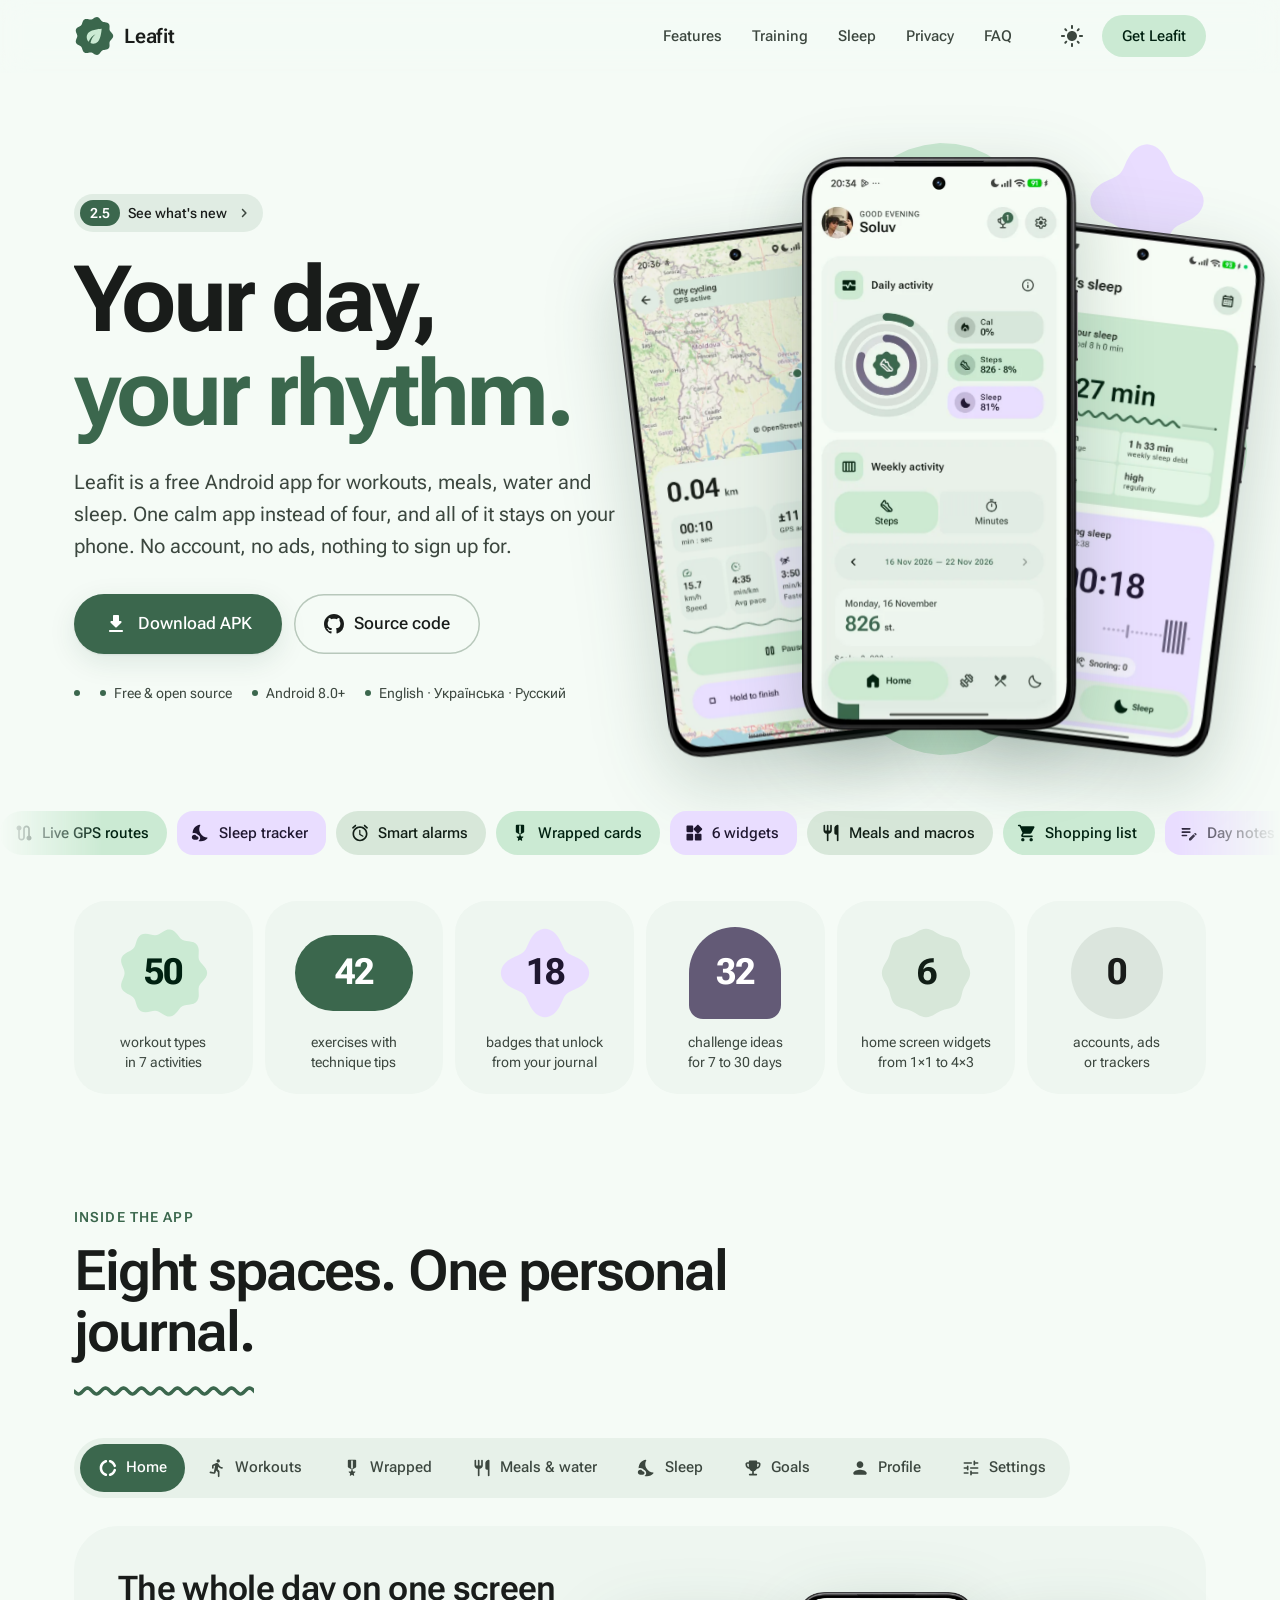
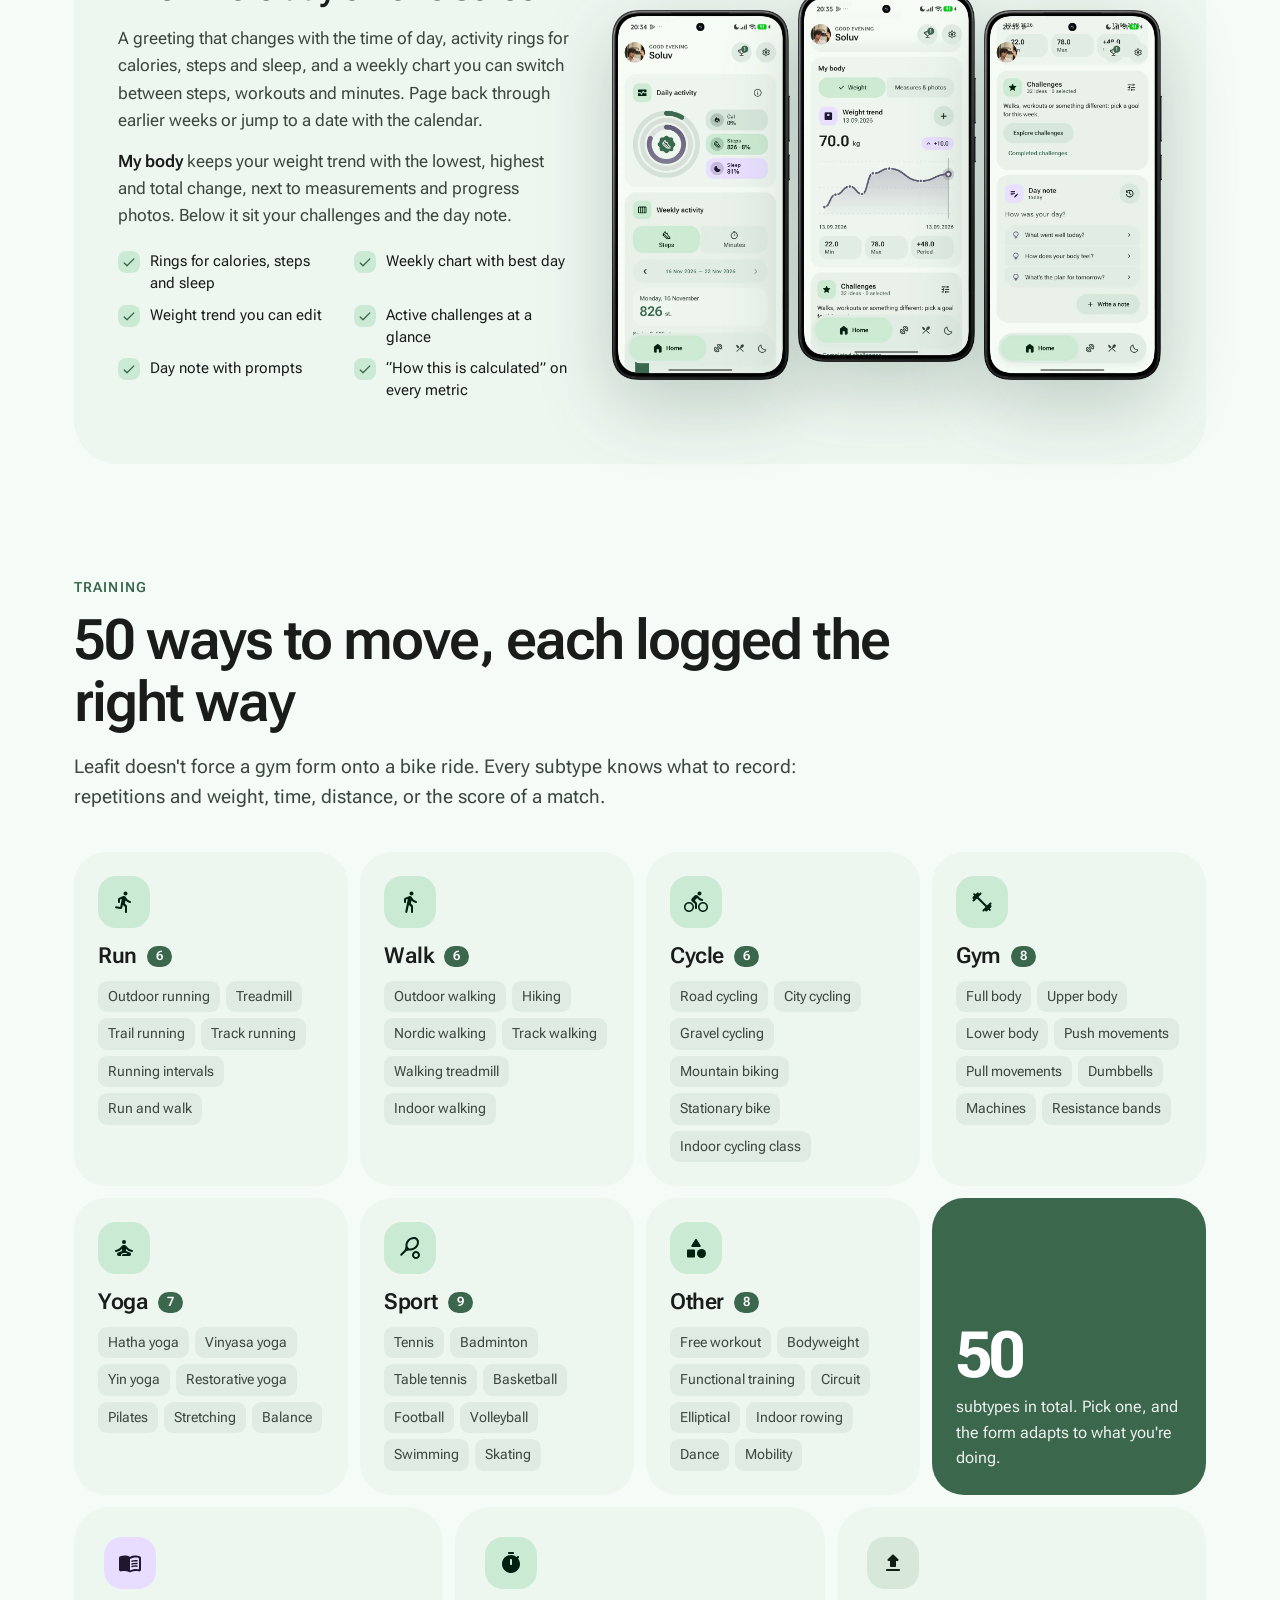
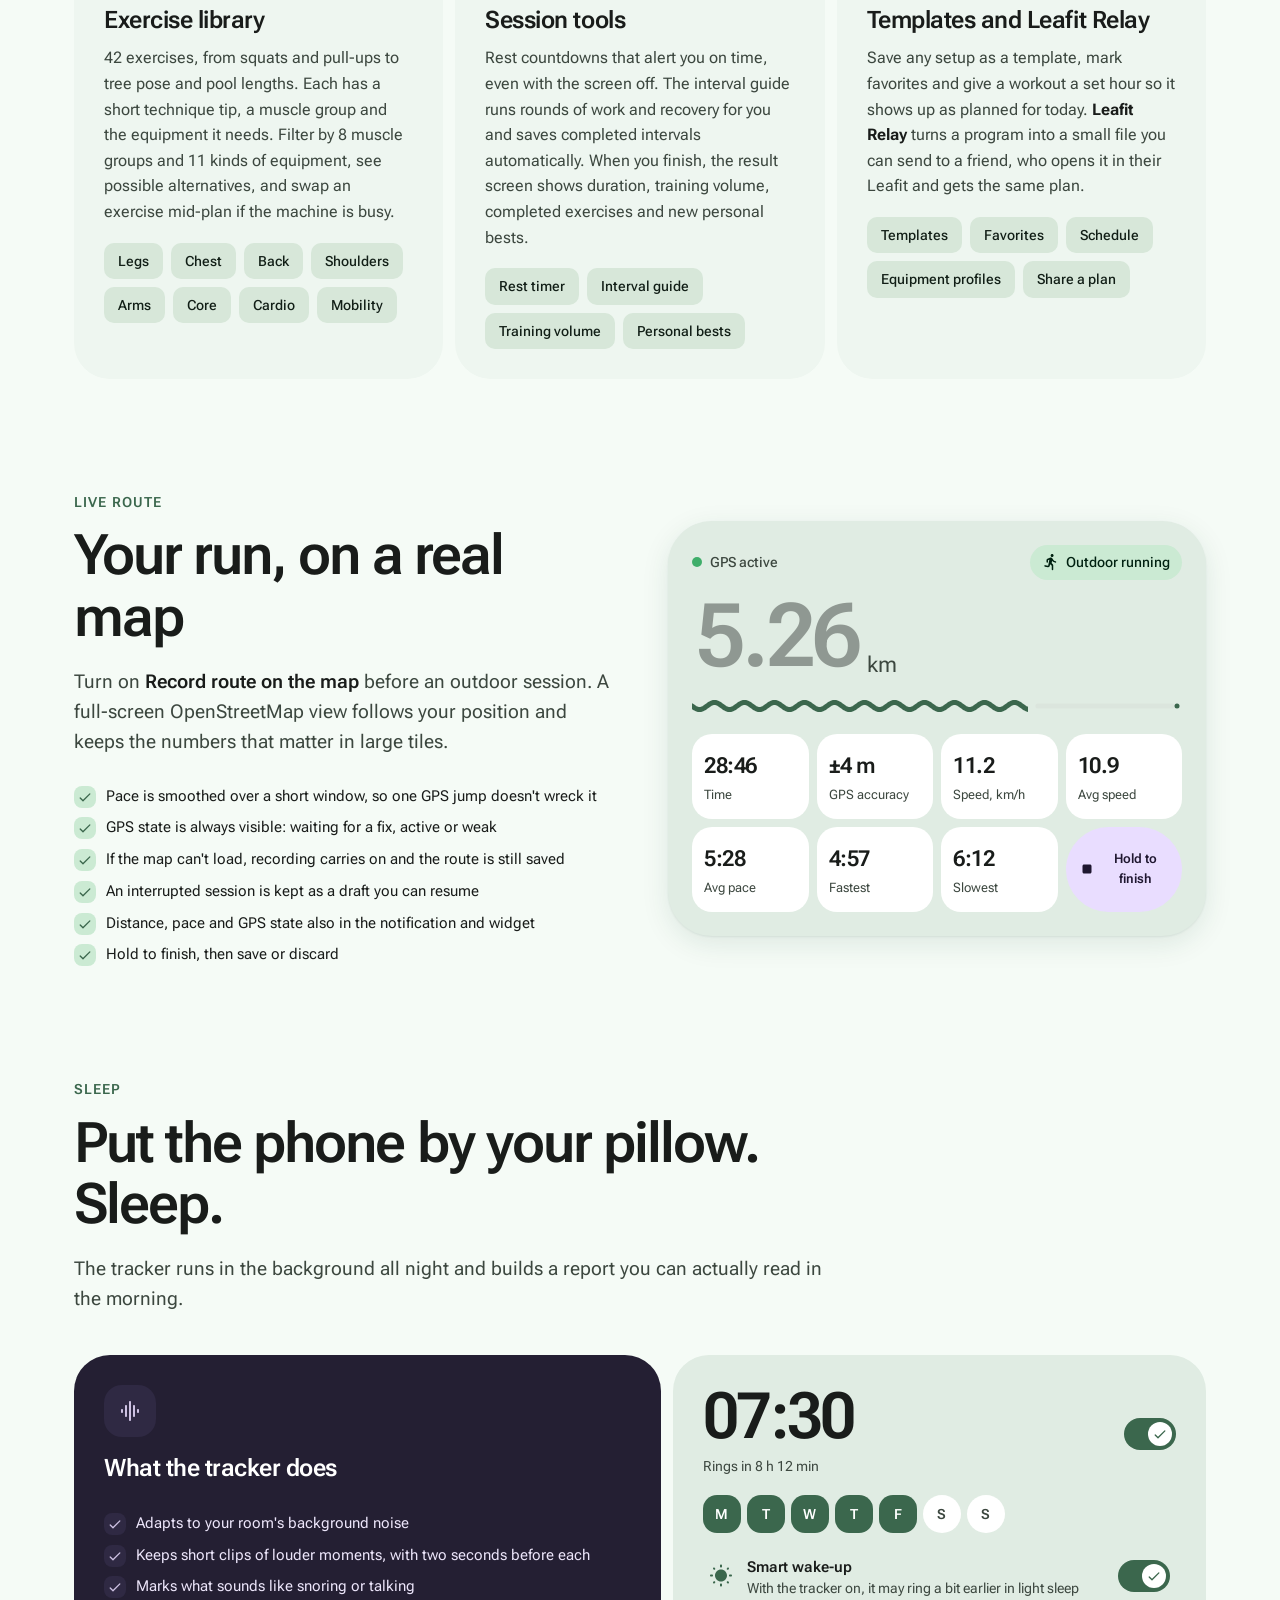
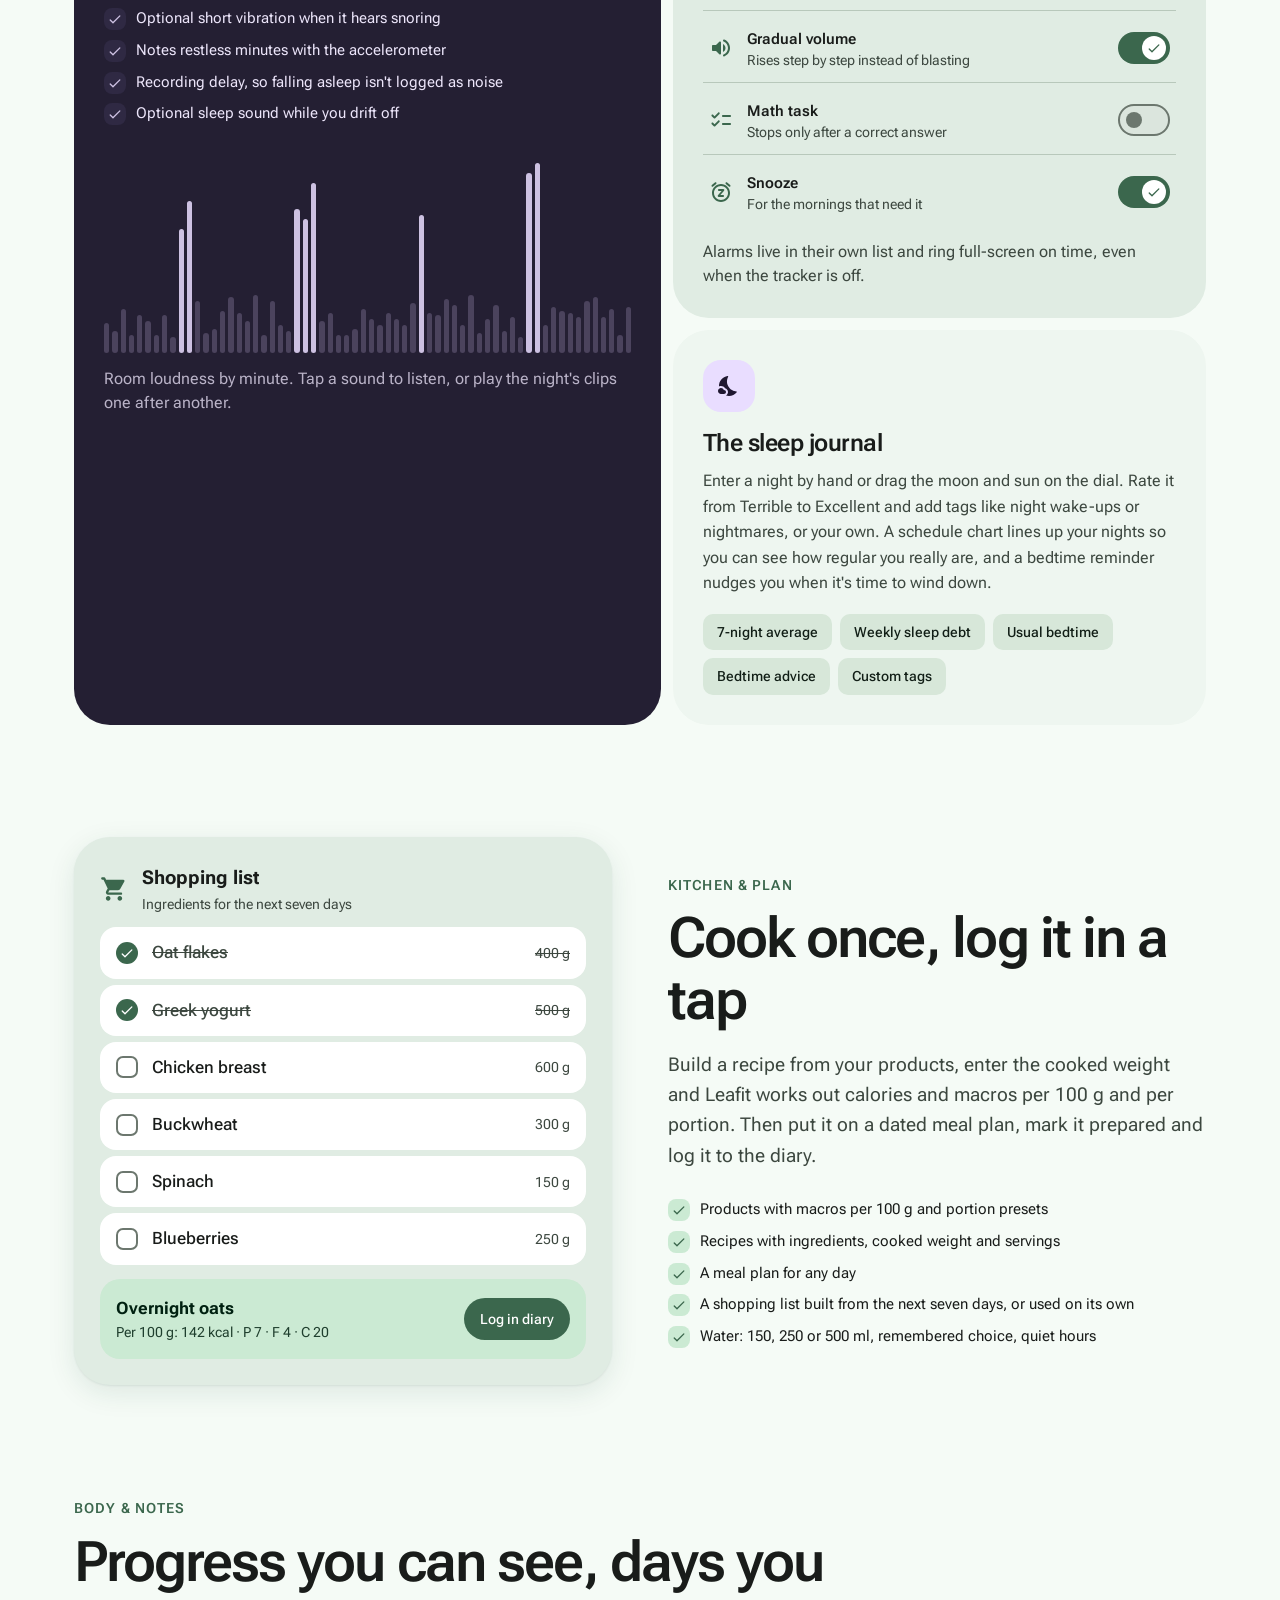
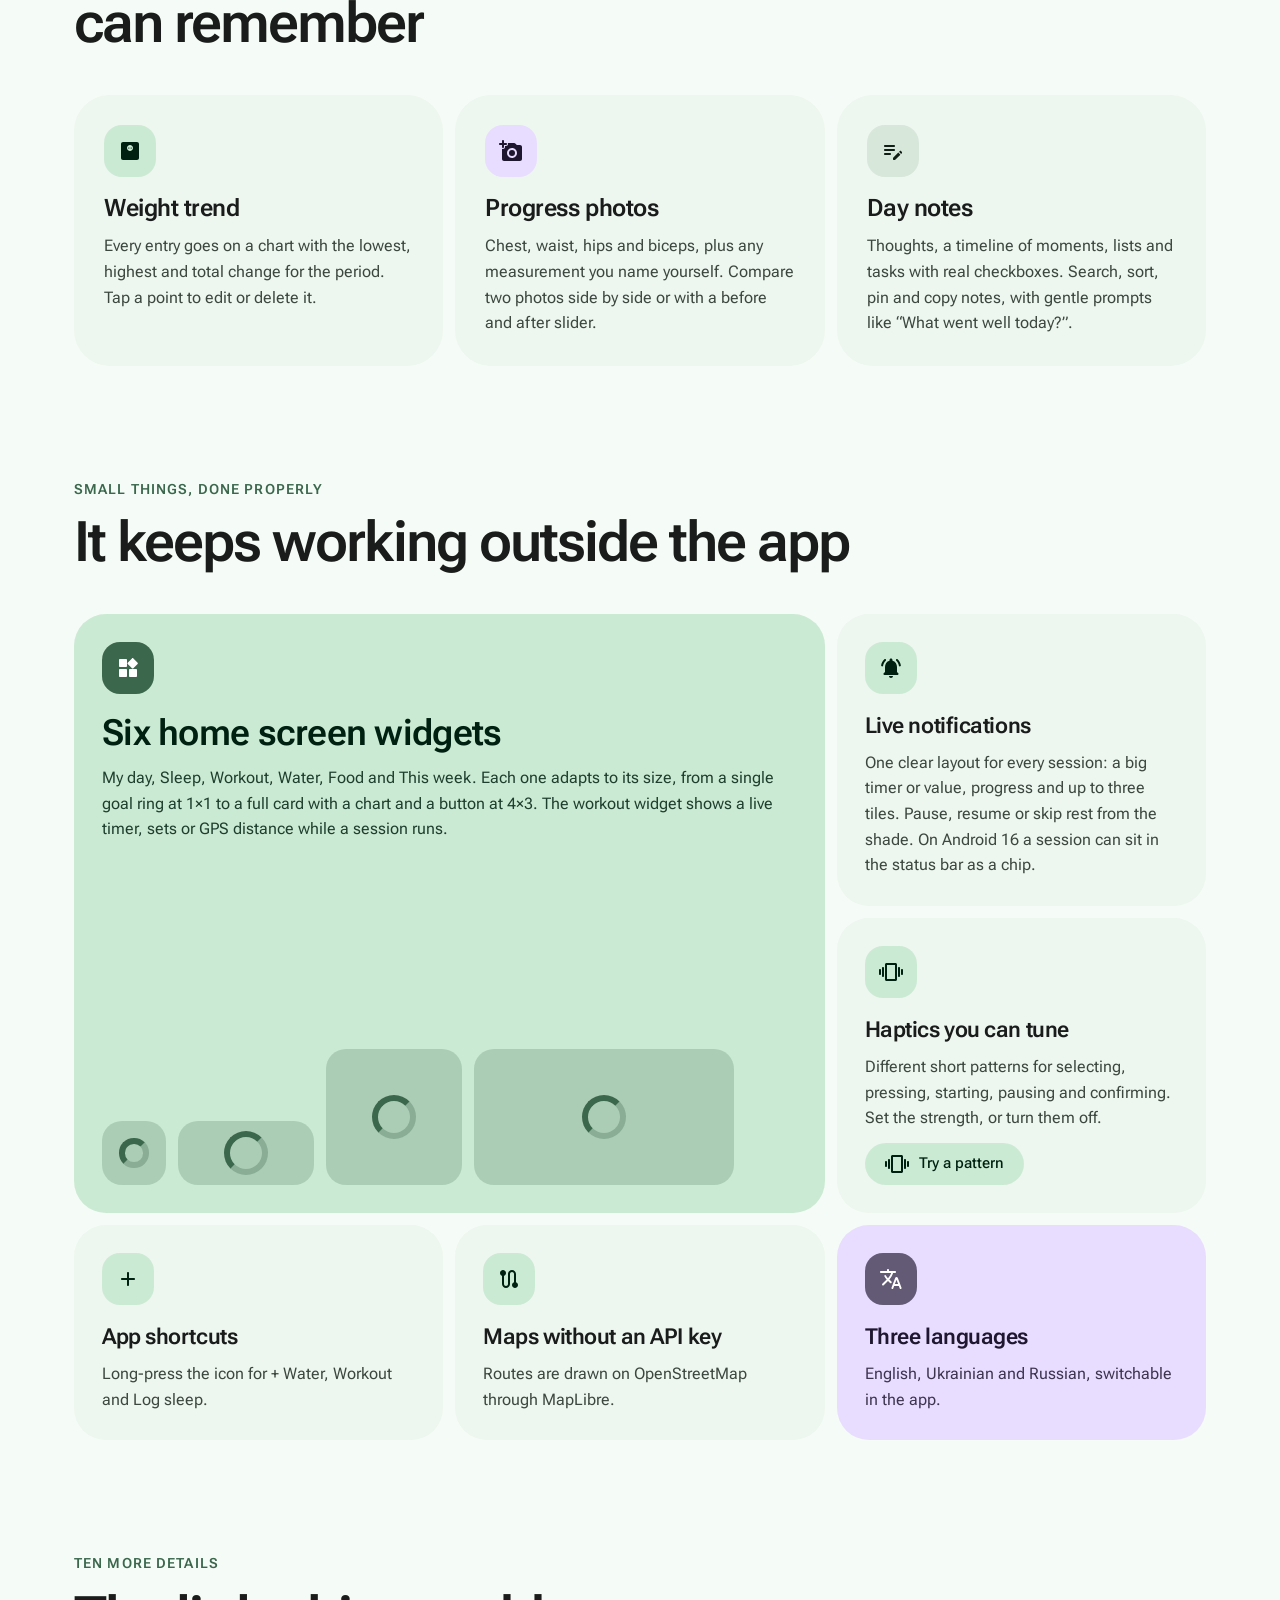
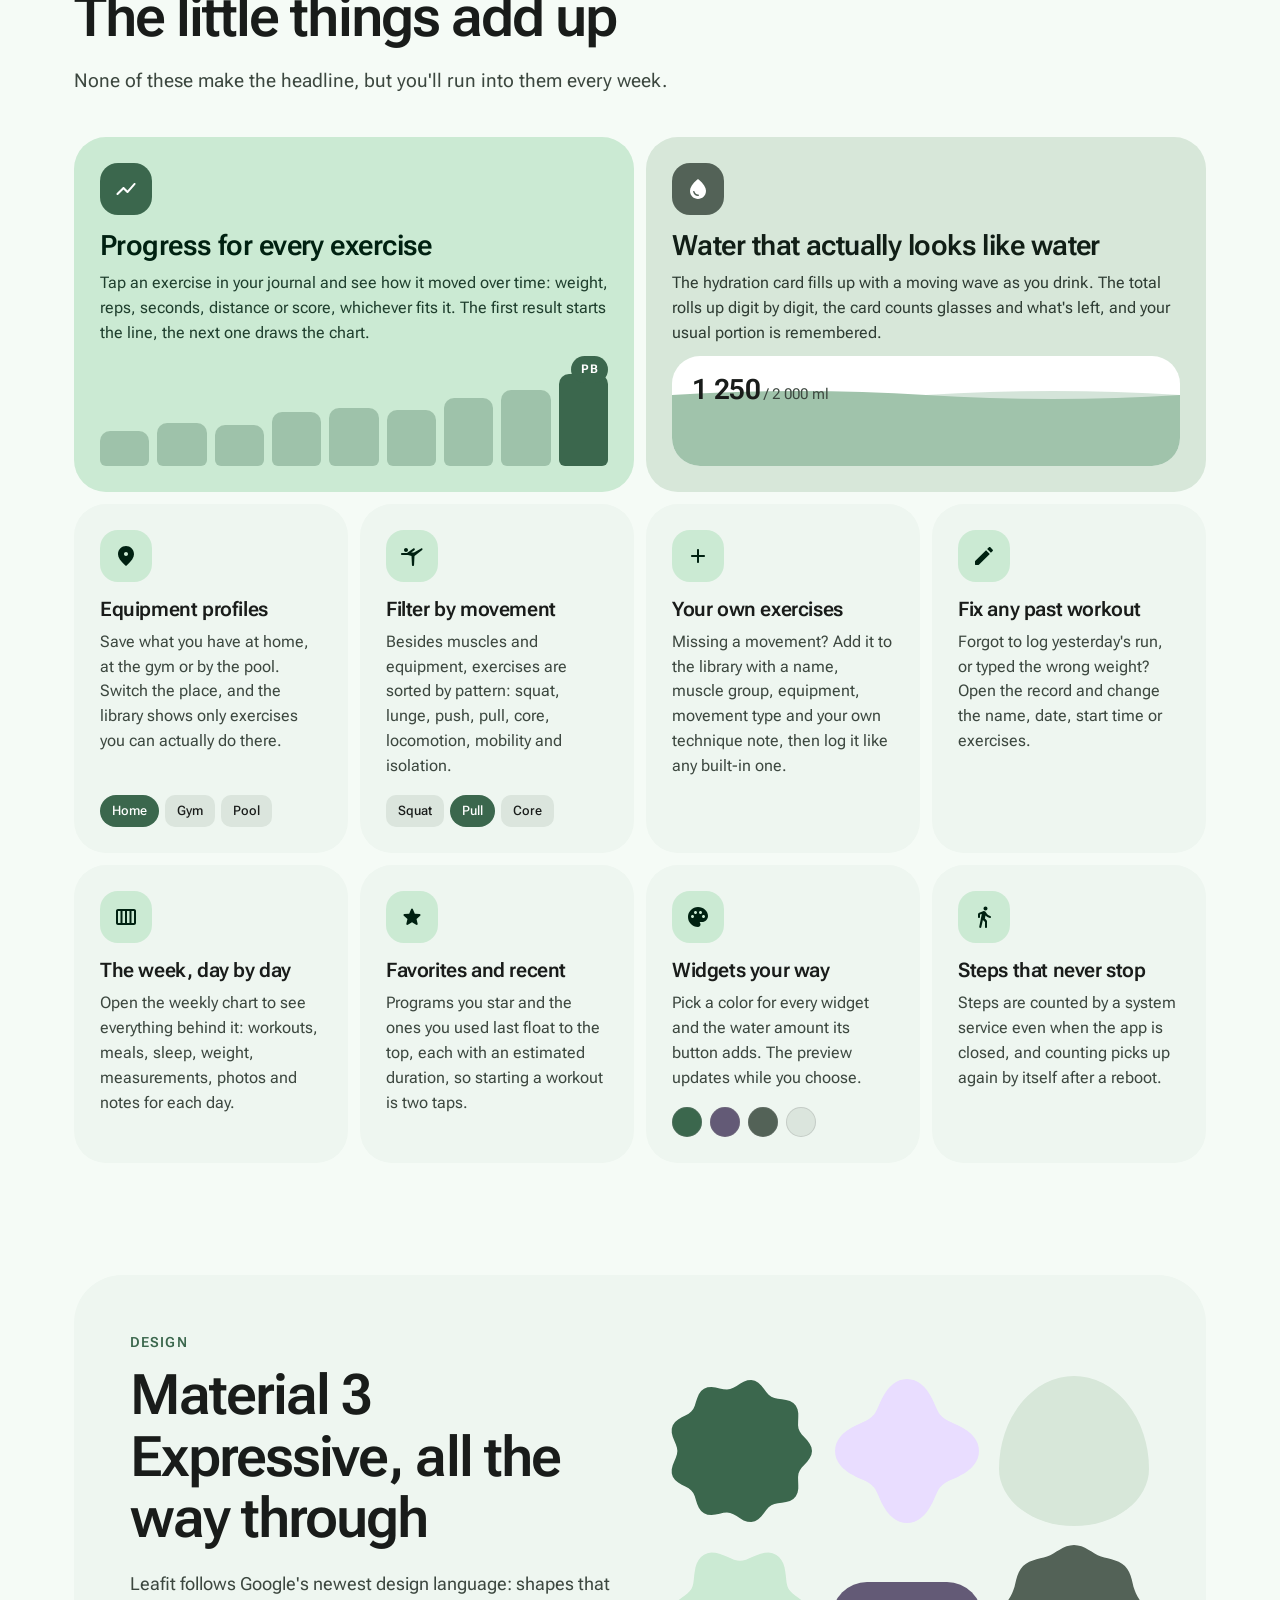
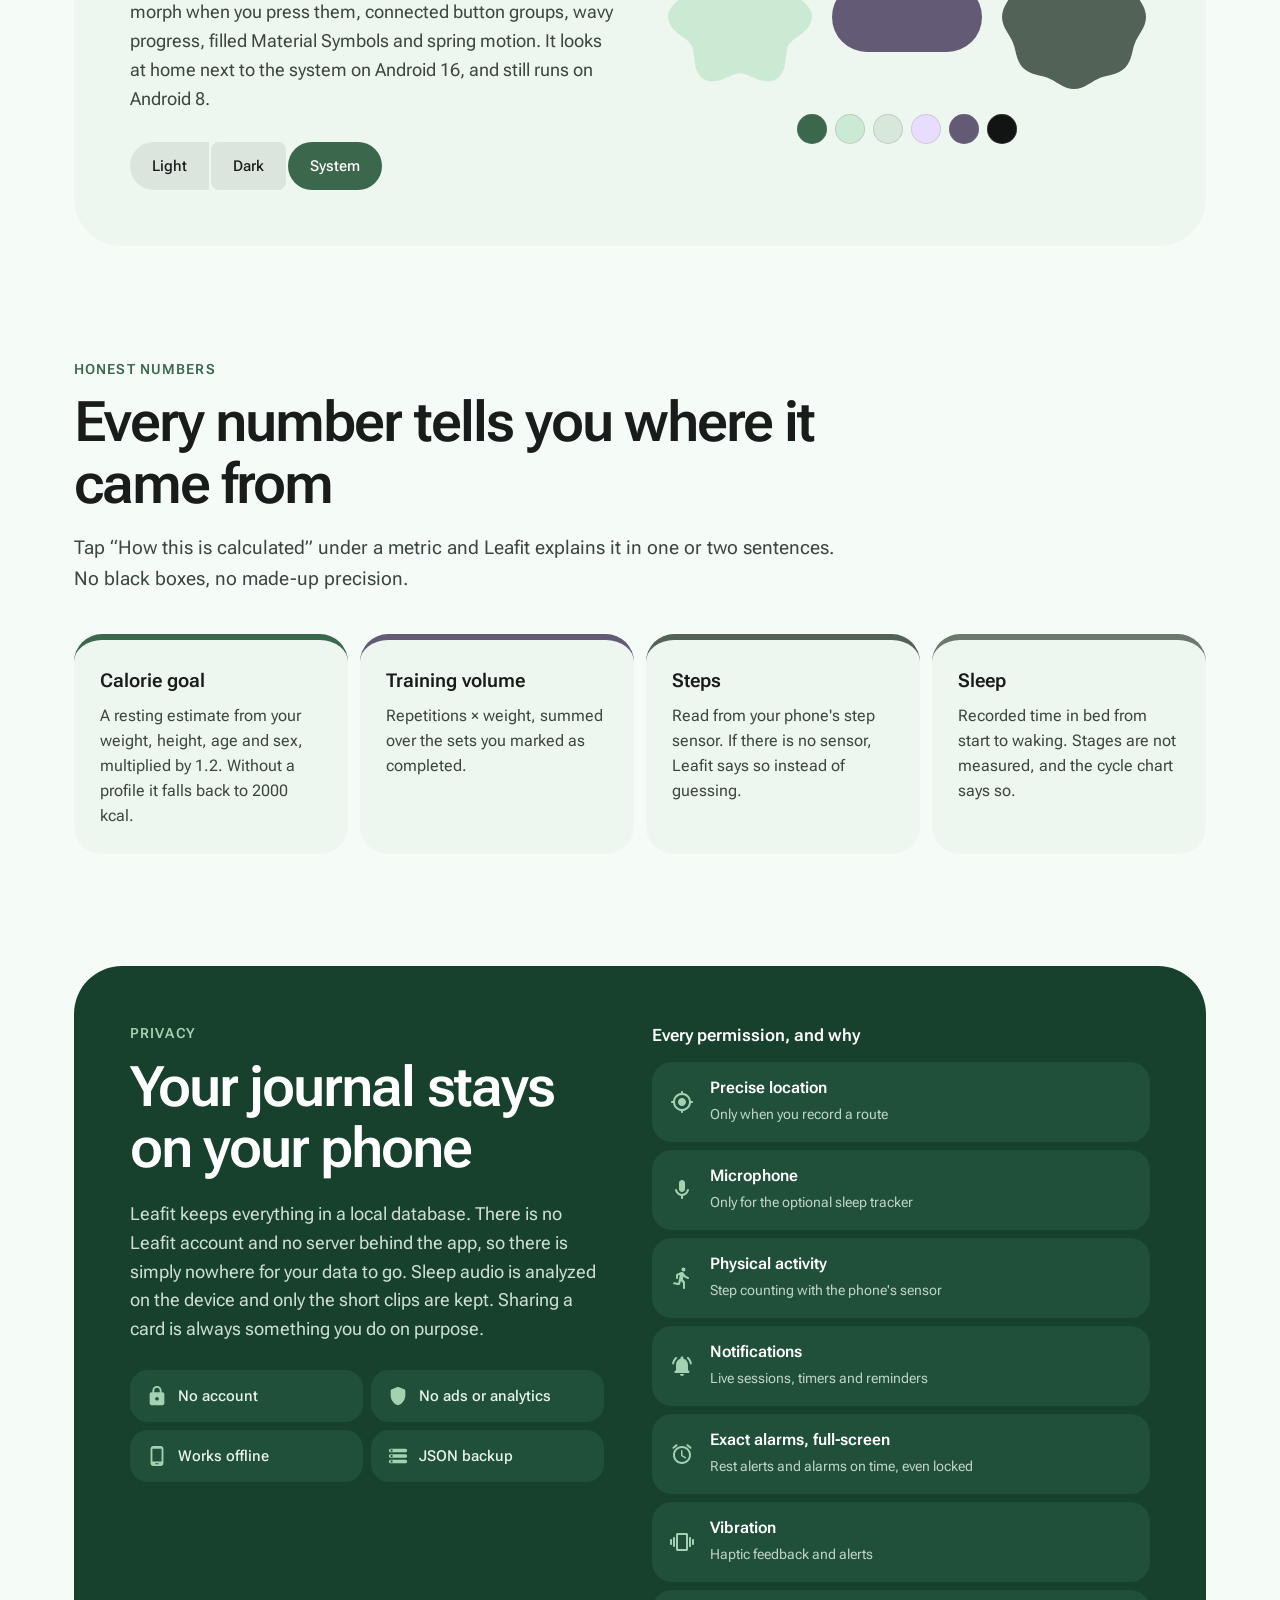
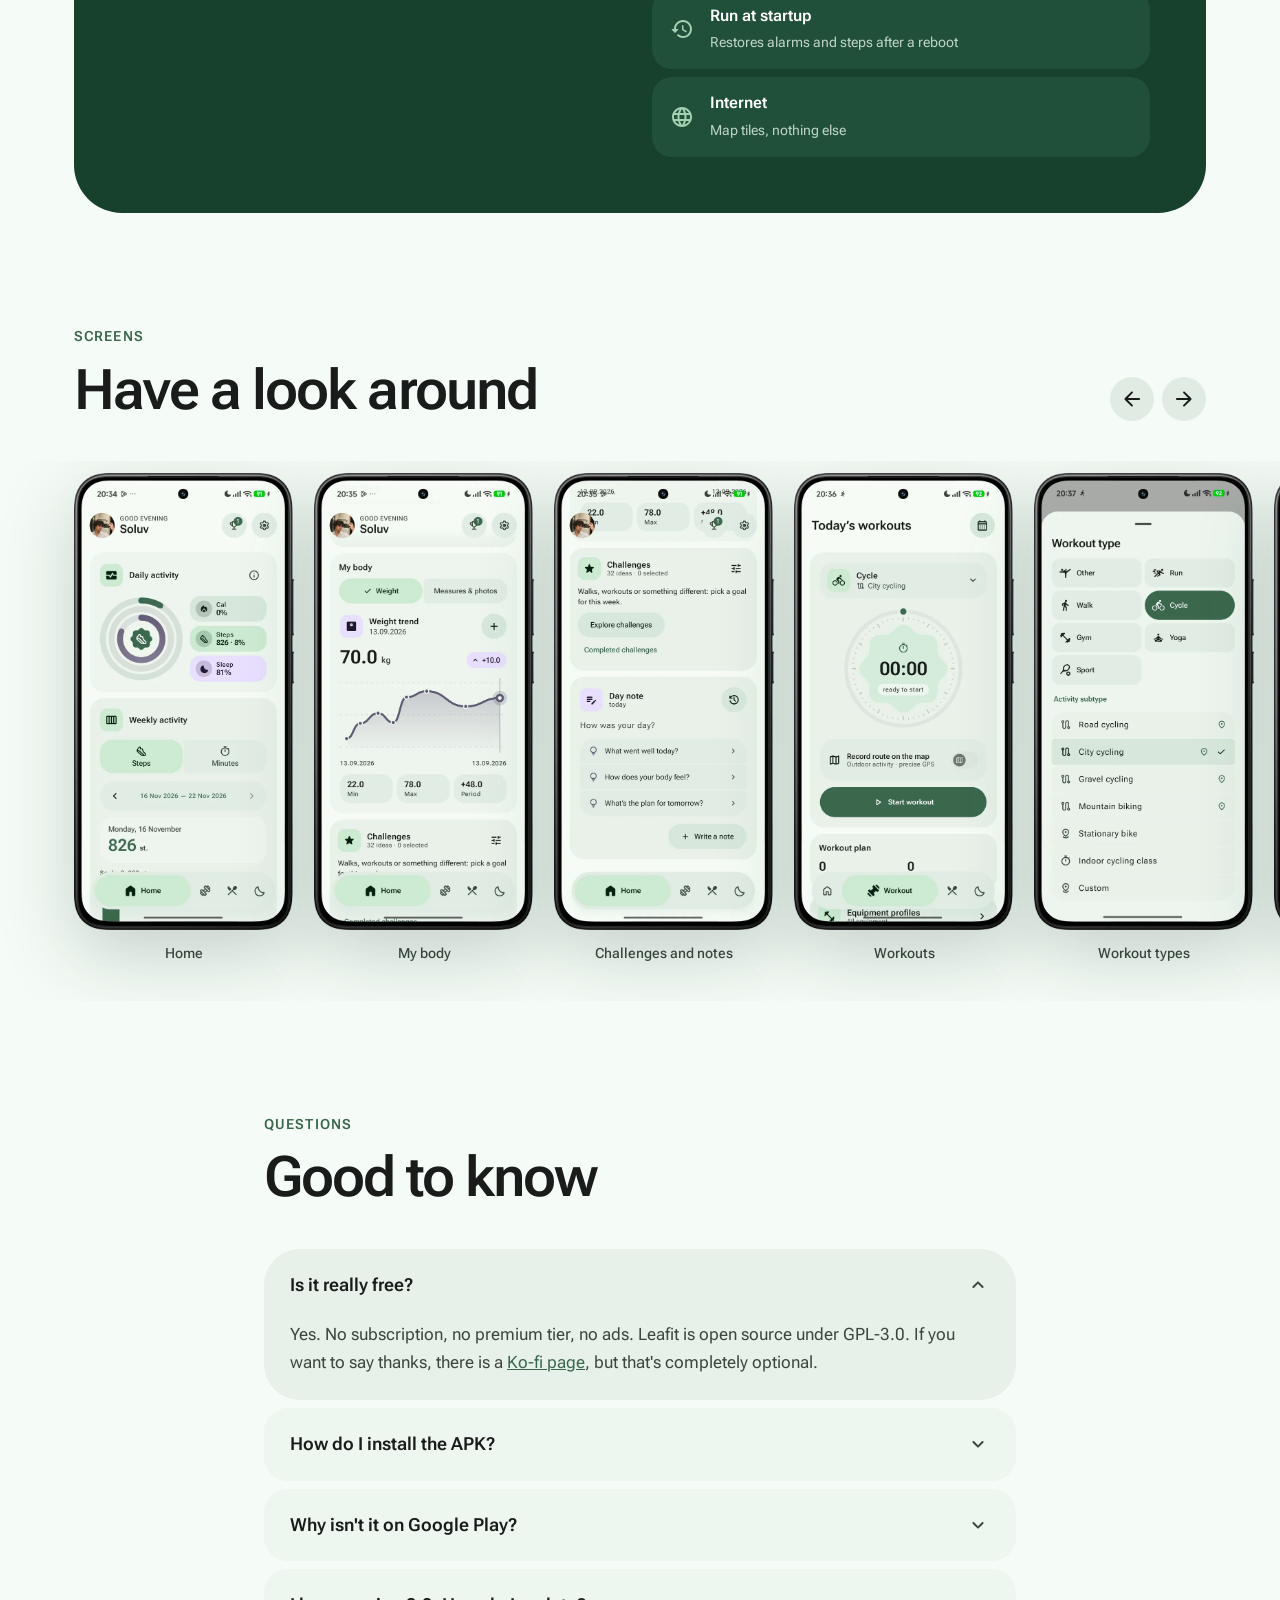
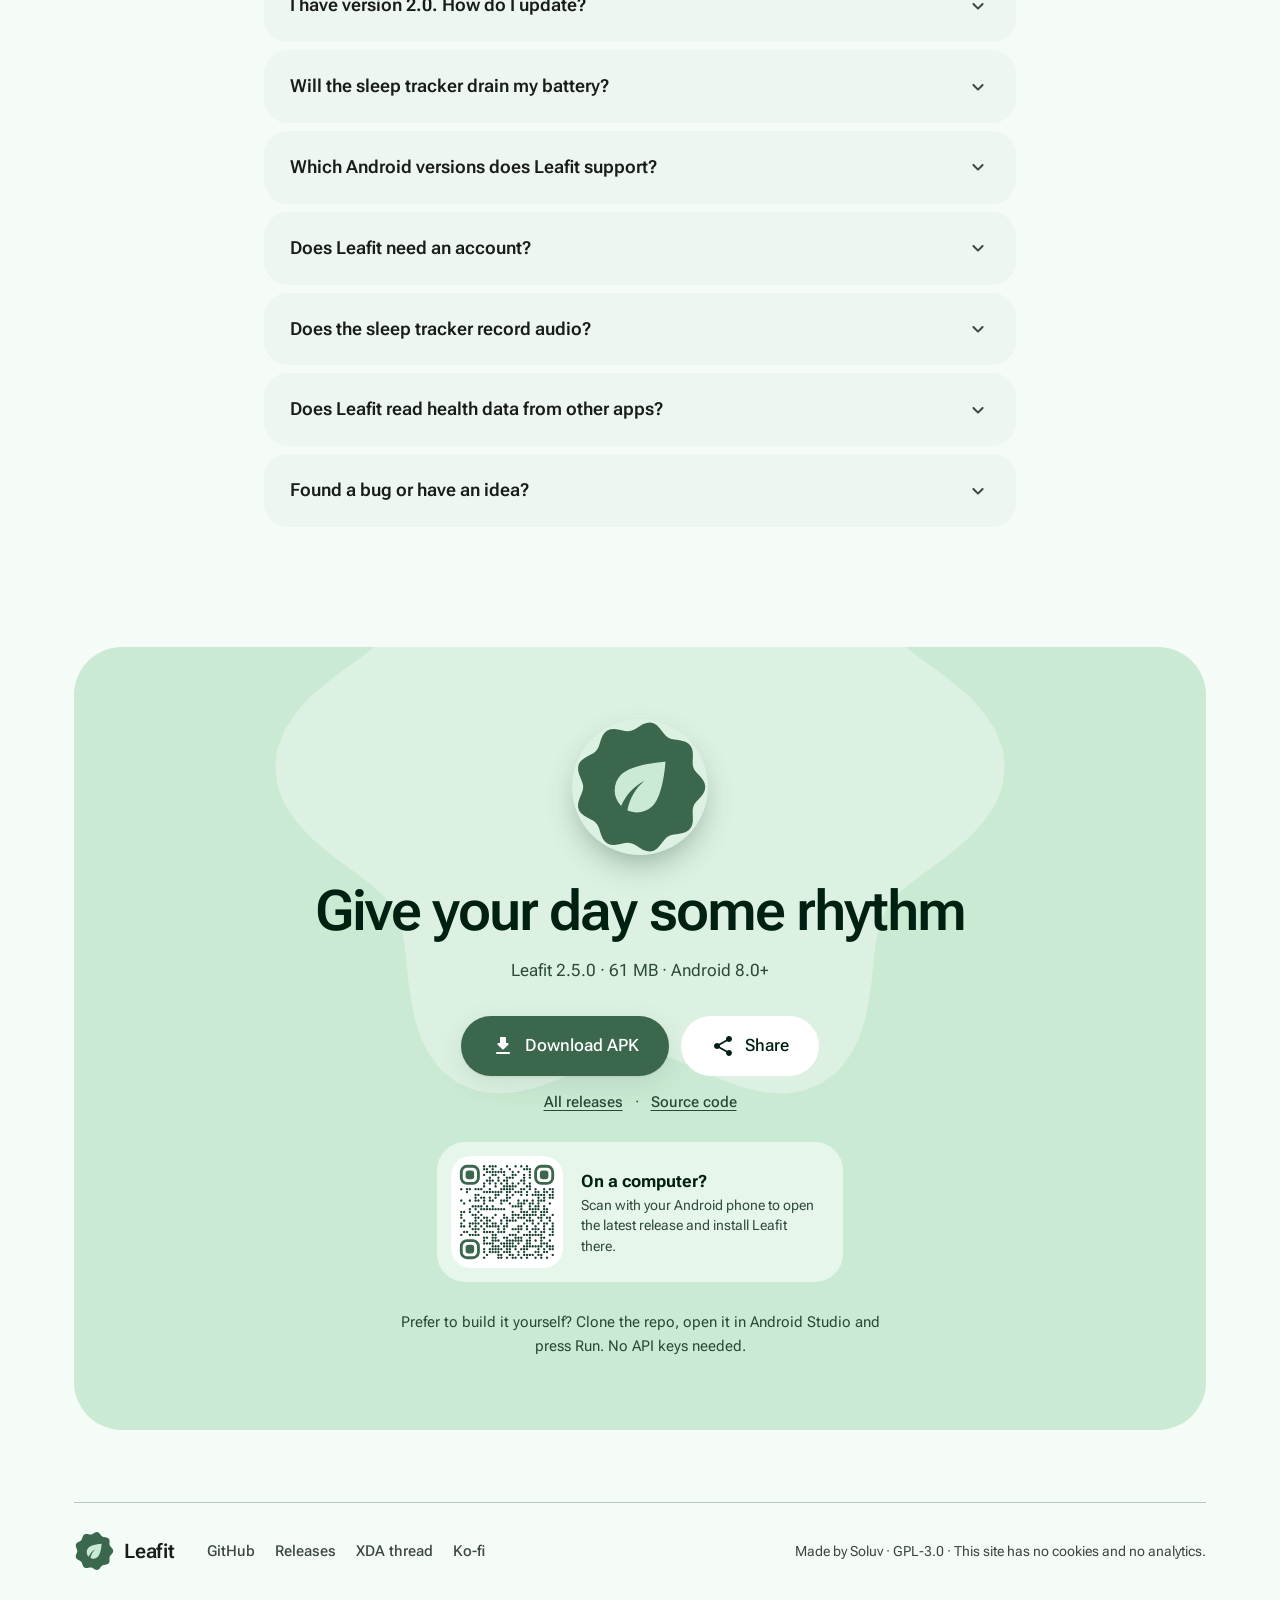
==== index.html @ f03c9b07 "Add ten more feature details" ====
<!doctype html>
<html lang="en">
<head>
<meta charset="utf-8">
<meta name="viewport" content="width=device-width, initial-scale=1, viewport-fit=cover">
<title>Leafit: free workout, sleep and meal tracker for Android</title>
<meta name="description" content="Leafit is a free, open-source Android app for workouts with live GPS, sleep tracking with alarms, meals and water. No account, no ads, works offline.">
<meta name="theme-color" content="#F5FBF6" media="(prefers-color-scheme: light)">
<meta name="theme-color" content="#111412" media="(prefers-color-scheme: dark)">
<meta name="robots" content="index, follow, max-image-preview:large, max-snippet:-1">
<meta name="author" content="Soluv">
<link rel="canonical" href="https://leafitapp.github.io/">
<link rel="alternate" hreflang="en" href="https://leafitapp.github.io/">
<link rel="alternate" hreflang="x-default" href="https://leafitapp.github.io/">
<link rel="sitemap" type="application/xml" href="sitemap.xml">
<link rel="icon" type="image/svg+xml" href="assets/favicon.svg">
<meta property="og:type" content="website">
<meta property="og:site_name" content="Leafit">
<meta property="og:locale" content="en_US">
<meta property="og:title" content="Leafit: free workout, sleep and meal tracker for Android">
<meta property="og:description" content="Workouts, meals, water, sleep and notes in one calm Android app. No account, no ads, open source.">
<meta property="og:url" content="https://leafitapp.github.io/">
<meta property="og:image" content="https://leafitapp.github.io/assets/og.jpg">
<meta property="og:image:width" content="1280">
<meta property="og:image:height" content="640">
<meta property="og:image:alt" content="Leafit app screens: home, live GPS workout and sleep tracker">
<meta name="twitter:card" content="summary_large_image">
<meta name="twitter:title" content="Leafit: free workout, sleep and meal tracker for Android">
<meta name="twitter:description" content="Workouts with live GPS, a sleep tracker with alarms, meals and water in one calm app. No account, no ads, open source.">
<meta name="twitter:image" content="https://leafitapp.github.io/assets/og.jpg">
<script type="application/ld+json">[{"@context":"https://schema.org","@type":"SoftwareApplication","name":"Leafit","alternateName":"Leafit Android","description":"Free open-source Android app for workouts with live GPS routes, sleep tracking with alarms, meals and macros, water reminders, challenges and day notes. No account, no ads, works offline.","applicationCategory":"HealthApplication","applicationSubCategory":"Fitness tracker","operatingSystem":"Android 8.0+","softwareVersion":"2.5.0","downloadUrl":"https://github.com/So1uv/Leafit/releases/latest/download/Leafit.apk","installUrl":"https://github.com/So1uv/Leafit/releases/latest","codeRepository":"https://github.com/So1uv/Leafit","license":"https://www.gnu.org/licenses/gpl-3.0.html","isAccessibleForFree":true,"inLanguage":["en","uk","ru"],"url":"https://leafitapp.github.io/","image":"https://leafitapp.github.io/assets/og.jpg","screenshot":["https://leafitapp.github.io/screenshots/home.webp","https://leafitapp.github.io/screenshots/gps-live.webp","https://leafitapp.github.io/screenshots/sleep-tracker.webp","https://leafitapp.github.io/screenshots/wrapped.webp","https://leafitapp.github.io/screenshots/meals.webp"],"offers":{"@type":"Offer","price":"0","priceCurrency":"USD"},"author":{"@type":"Person","name":"Soluv","url":"https://github.com/So1uv"}},{"@context":"https://schema.org","@type":"WebSite","name":"Leafit","url":"https://leafitapp.github.io/"},{"@context":"https://schema.org","@type":"FAQPage","mainEntity":[{"@type":"Question","name":"Is it really free?","acceptedAnswer":{"@type":"Answer","text":"Yes. No subscription, no premium tier, no ads. Leafit is open source under GPL-3.0."}},{"@type":"Question","name":"How do I install the APK?","acceptedAnswer":{"@type":"Answer","text":"Download Leafit.apk on your phone and open it. Android will ask you once to allow installs from your browser or file manager."}},{"@type":"Question","name":"Does Leafit need an account?","acceptedAnswer":{"@type":"Answer","text":"No. There is no account and no server. Everything is stored in a local database on your phone."}},{"@type":"Question","name":"Which Android versions does Leafit support?","acceptedAnswer":{"@type":"Answer","text":"Android 8.0 and newer. It is tested on Samsung Galaxy S10, Xiaomi 15 and Pixel 7."}},{"@type":"Question","name":"Does the sleep tracker record audio?","acceptedAnswer":{"@type":"Answer","text":"Only if you turn the tracker on. Audio is analyzed on the device and only short clips of louder moments are kept, stored locally."}}]}]</script>
<link rel="preload" href="assets/fonts/roboto-flex-400.woff2" as="font" type="font/woff2" crossorigin>
<link rel="preload" href="assets/fonts/roboto-flex-600.woff2" as="font" type="font/woff2" crossorigin>
<link rel="stylesheet" href="assets/style.css?v=202611182140">
<script>try{var t=localStorage.getItem("leafit-theme");if(t)document.documentElement.dataset.theme=t}catch(e){}</script>
</head>
<body>
<svg width="0" height="0" style="position:absolute" aria-hidden="true"><symbol id="i-Share" viewBox="0 0 24 24"><path d="M18 16.08c-.76 0-1.44.3-1.96.77L8.91 12.7c.05-.23.09-.46.09-.7s-.04-.47-.09-.7l7.05-4.11c.54.5 1.25.81 2.04.81 1.66 0 3-1.34 3-3s-1.34-3-3-3-3 1.34-3 3c0 .24.04.47.09.7L8.04 9.81C7.5 9.31 6.79 9 6 9c-1.66 0-3 1.34-3 3s1.34 3 3 3c.79 0 1.5-.31 2.04-.81l7.12 4.16c-.05.21-.08.43-.08.65 0 1.61 1.31 2.92 2.92 2.92s2.92-1.31 2.92-2.92-1.31-2.92-2.92-2.92z"/></symbol><symbol id="i-QrCode" viewBox="0 0 24 24"><path d="M3 11h8V3H3v8zm2-6h4v4H5V5zM3 21h8v-8H3v8zm2-6h4v4H5v-4zM13 3v8h8V3h-8zm6 6h-4V5h4v4zM13 13h2v2h-2zM15 15h2v2h-2zM13 17h2v2h-2zM17 17h2v2h-2zM19 19h2v2h-2zM15 19h2v2h-2zM17 13h2v2h-2zM19 15h2v2h-2z"/></symbol><symbol id="i-Eco" viewBox="0 0 24 24"><path d="M6.05 8.05c-2.73 2.73-2.73 7.15-.02 9.88 1.47-3.4 4.09-6.24 7.36-7.93-2.77 2.34-4.71 5.61-5.39 9.32 2.6 1.23 5.8.78 7.95-1.37C19.43 14.47 20 4 20 4S9.53 4.57 6.05 8.05z"/></symbol><symbol id="i-Add" viewBox="0 0 24 24"><path d="M18,13h-5v5c0,0.55 -0.45,1 -1,1s-1,-0.45 -1,-1v-5H6c-0.55,0 -1,-0.45 -1,-1s0.45,-1 1,-1h5V6c0,-0.55 0.45,-1 1,-1s1,0.45 1,1v5h5c0.55,0 1,0.45 1,1s-0.45,1 -1,1z"/></symbol><symbol id="i-AddAPhoto" viewBox="0 0 24 24"><path d="M3,8c0,0.55 0.45,1 1,1s1,-0.45 1,-1V6h2c0.55,0 1,-0.45 1,-1s-0.45,-1 -1,-1H5V2c0,-0.55 -0.45,-1 -1,-1s-1,0.45 -1,1v2H1c-0.55,0 -1,0.45 -1,1s0.45,1 1,1h2v2z"/><path d="M13,14m-3,0a3,3 0,1 1,6 0a3,3 0,1 1,-6 0"/><path d="M21,6h-3.17l-1.24,-1.35c-0.37,-0.41 -0.91,-0.65 -1.47,-0.65h-6.4c0.17,0.3 0.28,0.63 0.28,1 0,1.1 -0.9,2 -2,2L6,7v1c0,1.1 -0.9,2 -2,2 -0.37,0 -0.7,-0.11 -1,-0.28L3,20c0,1.1 0.9,2 2,2h16c1.1,0 2,-0.9 2,-2L23,8c0,-1.1 -0.9,-2 -2,-2zM13,19c-2.76,0 -5,-2.24 -5,-5s2.24,-5 5,-5 5,2.24 5,5 -2.24,5 -5,5z"/></symbol><symbol id="i-Alarm" viewBox="0 0 24 24"><path d="M15.87,15.25l-3.37,-2L12.5,8.72c0,-0.4 -0.32,-0.72 -0.72,-0.72h-0.06c-0.4,0 -0.72,0.32 -0.72,0.72v4.72c0,0.35 0.18,0.68 0.49,0.86l3.65,2.19c0.34,0.2 0.78,0.1 0.98,-0.24 0.21,-0.35 0.1,-0.8 -0.25,-1zM21.18,5.01L18.1,2.45c-0.42,-0.35 -1.05,-0.3 -1.41,0.13 -0.35,0.42 -0.29,1.05 0.13,1.41l3.07,2.56c0.42,0.35 1.05,0.3 1.41,-0.13 0.36,-0.42 0.3,-1.05 -0.12,-1.41zM4.1,6.55l3.07,-2.56c0.43,-0.36 0.49,-0.99 0.13,-1.41 -0.35,-0.43 -0.98,-0.48 -1.4,-0.13L2.82,5.01c-0.42,0.36 -0.48,0.99 -0.12,1.41 0.35,0.43 0.98,0.48 1.4,0.13zM12,4c-4.97,0 -9,4.03 -9,9s4.03,9 9,9 9,-4.03 9,-9 -4.03,-9 -9,-9zM12,20c-3.86,0 -7,-3.14 -7,-7s3.14,-7 7,-7 7,3.14 7,7 -3.14,7 -7,7z"/></symbol><symbol id="i-ArrowBack" viewBox="0 0 24 24"><path d="M19,11H7.83l4.88,-4.88c0.39,-0.39 0.39,-1.03 0,-1.42 -0.39,-0.39 -1.02,-0.39 -1.41,0l-6.59,6.59c-0.39,0.39 -0.39,1.02 0,1.41l6.59,6.59c0.39,0.39 1.02,0.39 1.41,0 0.39,-0.39 0.39,-1.02 0,-1.41L7.83,13H19c0.55,0 1,-0.45 1,-1s-0.45,-1 -1,-1z"/></symbol><symbol id="i-ArrowForward" viewBox="0 0 24 24"><path d="M5,13h11.17l-4.88,4.88c-0.39,0.39 -0.39,1.03 0,1.42 0.39,0.39 1.02,0.39 1.41,0l6.59,-6.59c0.39,-0.39 0.39,-1.02 0,-1.41l-6.58,-6.6c-0.39,-0.39 -1.02,-0.39 -1.41,0 -0.39,0.39 -0.39,1.02 0,1.41L16.17,11H5c-0.55,0 -1,0.45 -1,1s0.45,1 1,1z"/></symbol><symbol id="i-AwardStar" viewBox="0 0 24 24"><path d="M17,10.43V3c0,-0.55 -0.45,-1 -1,-1H8C7.45,2 7,2.45 7,3v7.43c0,0.35 0.18,0.68 0.49,0.86l4.18,2.51l-0.99,2.34l-2.22,0.19C8,16.37 7.82,16.92 8.16,17.21l1.69,1.46l-0.51,2.18c-0.1,0.43 0.37,0.77 0.75,0.54L12,20.23l1.91,1.15c0.38,0.23 0.85,-0.11 0.75,-0.54l-0.51,-2.18l1.69,-1.46c0.33,-0.29 0.16,-0.84 -0.29,-0.88l-2.22,-0.19l-0.99,-2.34l4.18,-2.51C16.82,11.11 17,10.79 17,10.43zM13,12.23l-1,0.6l-1,-0.6V3h2V12.23z"/></symbol><symbol id="i-Category" viewBox="0 0 24 24"><path d="M11.15,3.4L7.43,9.48c-0.41,0.66 0.07,1.52 0.85,1.52h7.43c0.78,0 1.26,-0.86 0.85,-1.52L12.85,3.4c-0.39,-0.64 -1.31,-0.64 -1.7,0z"/><path d="M17.5,17.5m-4.5,0a4.5,4.5 0,1 1,9 0a4.5,4.5 0,1 1,-9 0"/><path d="M4,21.5h6c0.55,0 1,-0.45 1,-1v-6c0,-0.55 -0.45,-1 -1,-1H4c-0.55,0 -1,0.45 -1,1v6c0,0.55 0.45,1 1,1z"/></symbol><symbol id="i-Checklist" viewBox="0 0 24 24"><path d="M22,8c0,-0.55 -0.45,-1 -1,-1h-7c-0.55,0 -1,0.45 -1,1s0.45,1 1,1h7C21.55,9 22,8.55 22,8zM13,16c0,0.55 0.45,1 1,1h7c0.55,0 1,-0.45 1,-1c0,-0.55 -0.45,-1 -1,-1h-7C13.45,15 13,15.45 13,16zM10.47,4.63c0.39,0.39 0.39,1.02 0,1.41l-4.23,4.25c-0.39,0.39 -1.02,0.39 -1.42,0L2.7,8.16c-0.39,-0.39 -0.39,-1.02 0,-1.41c0.39,-0.39 1.02,-0.39 1.41,0l1.42,1.42l3.54,-3.54C9.45,4.25 10.09,4.25 10.47,4.63zM10.48,12.64c0.39,0.39 0.39,1.02 0,1.41l-4.23,4.25c-0.39,0.39 -1.02,0.39 -1.42,0L2.7,16.16c-0.39,-0.39 -0.39,-1.02 0,-1.41s1.02,-0.39 1.41,0l1.42,1.42l3.54,-3.54C9.45,12.25 10.09,12.25 10.48,12.64L10.48,12.64z"/></symbol><symbol id="i-ChevronRight" viewBox="0 0 24 24"><path d="M9.29,6.71c-0.39,0.39 -0.39,1.02 0,1.41L13.17,12l-3.88,3.88c-0.39,0.39 -0.39,1.02 0,1.41 0.39,0.39 1.02,0.39 1.41,0l4.59,-4.59c0.39,-0.39 0.39,-1.02 0,-1.41L10.7,6.7c-0.38,-0.38 -1.02,-0.38 -1.41,0.01z"/></symbol><symbol id="i-Close" viewBox="0 0 24 24"><path d="M18.3,5.71c-0.39,-0.39 -1.02,-0.39 -1.41,0L12,10.59 7.11,5.7c-0.39,-0.39 -1.02,-0.39 -1.41,0 -0.39,0.39 -0.39,1.02 0,1.41L10.59,12 5.7,16.89c-0.39,0.39 -0.39,1.02 0,1.41 0.39,0.39 1.02,0.39 1.41,0L12,13.41l4.89,4.89c0.39,0.39 1.02,0.39 1.41,0 0.39,-0.39 0.39,-1.02 0,-1.41L13.41,12l4.89,-4.89c0.38,-0.38 0.38,-1.02 0,-1.4z"/></symbol><symbol id="i-DarkMode" viewBox="0 0 24 24"><path d="M11.01,3.05C6.51,3.54 3,7.36 3,12c0,4.97 4.03,9 9,9c4.63,0 8.45,-3.5 8.95,-8c0.09,-0.79 -0.78,-1.42 -1.54,-0.95c-0.84,0.54 -1.84,0.85 -2.91,0.85c-2.98,0 -5.4,-2.42 -5.4,-5.4c0,-1.06 0.31,-2.06 0.84,-2.89C12.39,3.94 11.9,2.98 11.01,3.05z"/></symbol><symbol id="i-Database" viewBox="0 0 24 24"><path d="M4,20h16c1.1,0 2,-0.9 2,-2s-0.9,-2 -2,-2L4,16c-1.1,0 -2,0.9 -2,2s0.9,2 2,2zM4,17h2v2L4,19v-2zM2,6c0,1.1 0.9,2 2,2h16c1.1,0 2,-0.9 2,-2s-0.9,-2 -2,-2L4,4c-1.1,0 -2,0.9 -2,2zM6,7L4,7L4,5h2v2zM4,14h16c1.1,0 2,-0.9 2,-2s-0.9,-2 -2,-2L4,10c-1.1,0 -2,0.9 -2,2s0.9,2 2,2zM4,11h2v2L4,13v-2z"/></symbol><symbol id="i-DirectionsBike" viewBox="0 0 24 24"><path d="M15.5,5.5c1.1,0 2,-0.9 2,-2s-0.9,-2 -2,-2 -2,0.9 -2,2 0.9,2 2,2zM5,12c-2.8,0 -5,2.2 -5,5s2.2,5 5,5 5,-2.2 5,-5 -2.2,-5 -5,-5zM5,20.5c-1.9,0 -3.5,-1.6 -3.5,-3.5s1.6,-3.5 3.5,-3.5 3.5,1.6 3.5,3.5 -1.6,3.5 -3.5,3.5zM10.8,10.5l2.4,-2.4 0.8,0.8c1.06,1.06 2.38,1.78 3.96,2.02 0.6,0.09 1.14,-0.39 1.14,-1 0,-0.49 -0.37,-0.91 -0.85,-0.99 -1.11,-0.18 -2.02,-0.71 -2.75,-1.43l-1.9,-1.9c-0.5,-0.4 -1,-0.6 -1.6,-0.6s-1.1,0.2 -1.4,0.6L7.8,8.4c-0.4,0.4 -0.6,0.9 -0.6,1.4 0,0.6 0.2,1.1 0.6,1.4L11,14v4c0,0.55 0.45,1 1,1s1,-0.45 1,-1v-4.4c0,-0.52 -0.2,-1.01 -0.55,-1.38L10.8,10.5zM19,12c-2.8,0 -5,2.2 -5,5s2.2,5 5,5 5,-2.2 5,-5 -2.2,-5 -5,-5zM19,20.5c-1.9,0 -3.5,-1.6 -3.5,-3.5s1.6,-3.5 3.5,-3.5 3.5,1.6 3.5,3.5 -1.6,3.5 -3.5,3.5z"/></symbol><symbol id="i-DirectionsRun" viewBox="0 0 24 24"><path d="M13.49,5.48c1.1,0 2,-0.9 2,-2s-0.9,-2 -2,-2 -2,0.9 -2,2 0.9,2 2,2zM10.32,17.48l0.57,-2.5 2.1,2v5c0,0.55 0.45,1 1,1s1,-0.45 1,-1v-5.64c0,-0.55 -0.22,-1.07 -0.62,-1.45l-1.48,-1.41 0.6,-3c1.07,1.24 2.62,2.13 4.36,2.41 0.6,0.09 1.14,-0.39 1.14,-1 0,-0.49 -0.36,-0.9 -0.85,-0.98 -1.52,-0.25 -2.78,-1.15 -3.45,-2.33l-1,-1.6c-0.4,-0.6 -1,-1 -1.7,-1 -0.3,0 -0.5,0.1 -0.8,0.1L7.21,7.76c-0.74,0.32 -1.22,1.04 -1.22,1.85v2.37c0,0.55 0.45,1 1,1s1,-0.45 1,-1v-2.4l1.8,-0.7 -1.6,8.1 -3.92,-0.8c-0.54,-0.11 -1.07,0.24 -1.18,0.78L3.09,17c-0.11,0.54 0.24,1.07 0.78,1.18l4.11,0.82c1.06,0.21 2.1,-0.46 2.34,-1.52z"/></symbol><symbol id="i-DirectionsWalk" viewBox="0 0 24 24"><path d="M13.5,5.5c1.1,0 2,-0.9 2,-2s-0.9,-2 -2,-2 -2,0.9 -2,2 0.9,2 2,2zM9.8,8.9L7.24,21.81c-0.13,0.61 0.35,1.19 0.98,1.19h0.08c0.47,0 0.87,-0.32 0.98,-0.78L10.9,15l2.1,2v5c0,0.55 0.45,1 1,1s1,-0.45 1,-1v-5.64c0,-0.55 -0.22,-1.07 -0.62,-1.45L12.9,13.5l0.6,-3c1.07,1.24 2.62,2.13 4.36,2.41 0.6,0.09 1.14,-0.39 1.14,-1 0,-0.49 -0.36,-0.9 -0.85,-0.98 -1.52,-0.25 -2.78,-1.15 -3.45,-2.33l-1,-1.6c-0.56,-0.89 -1.68,-1.25 -2.65,-0.84L7.22,7.78C6.48,8.1 6,8.82 6,9.63V12c0,0.55 0.45,1 1,1s1,-0.45 1,-1V9.6l1.8,-0.7"/></symbol><symbol id="i-DonutLarge" viewBox="0 0 24 24"><path d="M14.07,5.32C16.26,6 18,7.74 18.68,9.93c0.19,0.63 0.76,1.07 1.41,1.07h0.04c1,0 1.72,-0.96 1.43,-1.91 -0.97,-3.18 -3.48,-5.69 -6.66,-6.66 -0.94,-0.29 -1.9,0.43 -1.9,1.43v0.04c0,0.66 0.44,1.23 1.07,1.42zM18.68,14.07c-0.68,2.2 -2.42,3.93 -4.61,4.61 -0.63,0.19 -1.07,0.76 -1.07,1.41v0.04c0,1 0.96,1.72 1.91,1.43 3.18,-0.97 5.69,-3.48 6.66,-6.66 0.29,-0.95 -0.43,-1.91 -1.42,-1.91h-0.05c-0.66,0.01 -1.23,0.45 -1.42,1.08zM11,20.11c0,-0.67 -0.45,-1.24 -1.09,-1.44C7.07,17.78 5,15.13 5,12s2.07,-5.78 4.91,-6.67c0.64,-0.2 1.09,-0.77 1.09,-1.44v-0.01c0,-1 -0.97,-1.74 -1.93,-1.44C4.98,3.69 2,7.5 2,12c0,4.5 2.98,8.31 7.07,9.56 0.96,0.3 1.93,-0.44 1.93,-1.45z"/></symbol><symbol id="i-EditNote" viewBox="0 0 24 24"><path d="M14,11c0,0.55 -0.45,1 -1,1H4c-0.55,0 -1,-0.45 -1,-1s0.45,-1 1,-1h9C13.55,10 14,10.45 14,11zM3,7c0,0.55 0.45,1 1,1h9c0.55,0 1,-0.45 1,-1s-0.45,-1 -1,-1H4C3.45,6 3,6.45 3,7zM10,15c0,-0.55 -0.45,-1 -1,-1H4c-0.55,0 -1,0.45 -1,1s0.45,1 1,1h5C9.55,16 10,15.55 10,15zM18.01,12.87l0.71,-0.71c0.39,-0.39 1.02,-0.39 1.41,0l0.71,0.71c0.39,0.39 0.39,1.02 0,1.41l-0.71,0.71L18.01,12.87zM17.3,13.58l-5.16,5.16C12.05,18.83 12,18.95 12,19.09v1.41c0,0.28 0.22,0.5 0.5,0.5h1.41c0.13,0 0.26,-0.05 0.35,-0.15l5.16,-5.16L17.3,13.58z"/></symbol><symbol id="i-EmojiEvents" viewBox="0 0 24 24"><path d="M19,5h-2V4c0,-0.55 -0.45,-1 -1,-1H8C7.45,3 7,3.45 7,4v1H5C3.9,5 3,5.9 3,7v1c0,2.55 1.92,4.63 4.39,4.94c0.63,1.5 1.98,2.63 3.61,2.96V19H8c-0.55,0 -1,0.45 -1,1v0c0,0.55 0.45,1 1,1h8c0.55,0 1,-0.45 1,-1v0c0,-0.55 -0.45,-1 -1,-1h-3v-3.1c1.63,-0.33 2.98,-1.46 3.61,-2.96C19.08,12.63 21,10.55 21,8V7C21,5.9 20.1,5 19,5zM5,8V7h2v3.82C5.84,10.4 5,9.3 5,8zM19,8c0,1.3 -0.84,2.4 -2,2.82V7h2V8z"/></symbol><symbol id="i-ExpandMore" viewBox="0 0 24 24"><path d="M15.88,9.29L12,13.17 8.12,9.29c-0.39,-0.39 -1.02,-0.39 -1.41,0 -0.39,0.39 -0.39,1.02 0,1.41l4.59,4.59c0.39,0.39 1.02,0.39 1.41,0l4.59,-4.59c0.39,-0.39 0.39,-1.02 0,-1.41 -0.39,-0.38 -1.03,-0.39 -1.42,0z"/></symbol><symbol id="i-FileDownload" viewBox="0 0 24 24"><path d="M16.59,9H15V4c0,-0.55 -0.45,-1 -1,-1h-4C9.45,3 9,3.45 9,4v5H7.41c-0.89,0 -1.34,1.08 -0.71,1.71l4.59,4.59c0.39,0.39 1.02,0.39 1.41,0l4.59,-4.59C17.92,10.08 17.48,9 16.59,9zM5,19c0,0.55 0.45,1 1,1h12c0.55,0 1,-0.45 1,-1s-0.45,-1 -1,-1H6C5.45,18 5,18.45 5,19z"/></symbol><symbol id="i-FitnessCenter" viewBox="0 0 24 24"><path d="M20.57,14.86l0.72,-0.72c0.39,-0.39 0.39,-1.02 0,-1.41l-0.02,-0.02c-0.39,-0.39 -1.02,-0.39 -1.41,0L17,15.57 8.43,7l2.86,-2.86c0.39,-0.39 0.39,-1.02 0,-1.41l-0.02,-0.02c-0.39,-0.39 -1.02,-0.39 -1.41,0l-0.72,0.72 -0.72,-0.72c-0.39,-0.39 -1.03,-0.39 -1.42,0L5.57,4.14l-0.72,-0.72c-0.39,-0.39 -1.04,-0.39 -1.43,0 -0.39,0.39 -0.39,1.04 0,1.43l0.72,0.72L2.71,7c-0.39,0.39 -0.39,1.02 0,1.41l0.72,0.72 -0.72,0.73c-0.39,0.39 -0.39,1.02 0,1.41l0.02,0.02c0.39,0.39 1.02,0.39 1.41,0L7,8.43 15.57,17l-2.86,2.86c-0.39,0.39 -0.39,1.02 0,1.41l0.02,0.02c0.39,0.39 1.02,0.39 1.41,0l0.72,-0.72 0.72,0.72c0.39,0.39 1.02,0.39 1.41,0l1.43,-1.43 0.72,0.72c0.39,0.39 1.04,0.39 1.43,0 0.39,-0.39 0.39,-1.04 0,-1.43l-0.72,-0.72L21.29,17c0.39,-0.39 0.39,-1.02 0,-1.41l-0.72,-0.73z"/></symbol><symbol id="i-GraphicEq" viewBox="0 0 24 24"><path d="M8,18c0.55,0 1,-0.45 1,-1L9,7c0,-0.55 -0.45,-1 -1,-1s-1,0.45 -1,1v10c0,0.55 0.45,1 1,1zM12,22c0.55,0 1,-0.45 1,-1L13,3c0,-0.55 -0.45,-1 -1,-1s-1,0.45 -1,1v18c0,0.55 0.45,1 1,1zM4,14c0.55,0 1,-0.45 1,-1v-2c0,-0.55 -0.45,-1 -1,-1s-1,0.45 -1,1v2c0,0.55 0.45,1 1,1zM16,18c0.55,0 1,-0.45 1,-1L17,7c0,-0.55 -0.45,-1 -1,-1s-1,0.45 -1,1v10c0,0.55 0.45,1 1,1zM19,11v2c0,0.55 0.45,1 1,1s1,-0.45 1,-1v-2c0,-0.55 -0.45,-1 -1,-1s-1,0.45 -1,1z"/></symbol><symbol id="i-Grocery" viewBox="0 0 24 24"><path d="M7,18c-1.1,0 -1.99,0.9 -1.99,2S5.9,22 7,22s2,-0.9 2,-2 -0.9,-2 -2,-2zM2,4h1l3.6,7.59 -1.35,2.44C4.52,15.37 5.48,17 7,17h11c0.55,0 1,-0.45 1,-1s-0.45,-1 -1,-1L7,15l1.1,-2h7.45c0.75,0 1.41,-0.41 1.75,-1.03l3.58,-6.49c0.37,-0.66 -0.11,-1.48 -0.87,-1.48L5.21,4l-0.67,-1.43c-0.16,-0.35 -0.52,-0.57 -0.9,-0.57L2,2c-0.55,0 -1,0.45 -1,1s0.45,1 1,1zM17,18c-1.1,0 -1.99,0.9 -1.99,2s0.89,2 1.99,2 2,-0.9 2,-2 -0.9,-2 -2,-2z"/></symbol><symbol id="i-Info" viewBox="0 0 24 24"><path d="M12,2C6.48,2 2,6.48 2,12s4.48,10 10,10 10,-4.48 10,-10S17.52,2 12,2zM12,17c-0.55,0 -1,-0.45 -1,-1v-4c0,-0.55 0.45,-1 1,-1s1,0.45 1,1v4c0,0.55 -0.45,1 -1,1zM13,9h-2L11,7h2v2z"/></symbol><symbol id="i-Language" viewBox="0 0 24 24"><path d="M11.99,2C6.47,2 2,6.48 2,12s4.47,10 9.99,10C17.52,22 22,17.52 22,12S17.52,2 11.99,2zM18.92,8h-2.95c-0.32,-1.25 -0.78,-2.45 -1.38,-3.56 1.84,0.63 3.37,1.91 4.33,3.56zM12,4.04c0.83,1.2 1.48,2.53 1.91,3.96h-3.82c0.43,-1.43 1.08,-2.76 1.91,-3.96zM4.26,14C4.1,13.36 4,12.69 4,12s0.1,-1.36 0.26,-2h3.38c-0.08,0.66 -0.14,1.32 -0.14,2s0.06,1.34 0.14,2L4.26,14zM5.08,16h2.95c0.32,1.25 0.78,2.45 1.38,3.56 -1.84,-0.63 -3.37,-1.9 -4.33,-3.56zM8.03,8L5.08,8c0.96,-1.66 2.49,-2.93 4.33,-3.56C8.81,5.55 8.35,6.75 8.03,8zM12,19.96c-0.83,-1.2 -1.48,-2.53 -1.91,-3.96h3.82c-0.43,1.43 -1.08,2.76 -1.91,3.96zM14.34,14L9.66,14c-0.09,-0.66 -0.16,-1.32 -0.16,-2s0.07,-1.35 0.16,-2h4.68c0.09,0.65 0.16,1.32 0.16,2s-0.07,1.34 -0.16,2zM14.59,19.56c0.6,-1.11 1.06,-2.31 1.38,-3.56h2.95c-0.96,1.65 -2.49,2.93 -4.33,3.56zM16.36,14c0.08,-0.66 0.14,-1.32 0.14,-2s-0.06,-1.34 -0.14,-2h3.38c0.16,0.64 0.26,1.31 0.26,2s-0.1,1.36 -0.26,2h-3.38z"/></symbol><symbol id="i-LightMode" viewBox="0 0 24 24"><path d="M12,7c-2.76,0 -5,2.24 -5,5s2.24,5 5,5s5,-2.24 5,-5S14.76,7 12,7L12,7zM2,13l2,0c0.55,0 1,-0.45 1,-1s-0.45,-1 -1,-1l-2,0c-0.55,0 -1,0.45 -1,1S1.45,13 2,13zM20,13l2,0c0.55,0 1,-0.45 1,-1s-0.45,-1 -1,-1l-2,0c-0.55,0 -1,0.45 -1,1S19.45,13 20,13zM11,2v2c0,0.55 0.45,1 1,1s1,-0.45 1,-1V2c0,-0.55 -0.45,-1 -1,-1S11,1.45 11,2zM11,20v2c0,0.55 0.45,1 1,1s1,-0.45 1,-1v-2c0,-0.55 -0.45,-1 -1,-1C11.45,19 11,19.45 11,20zM5.99,4.58c-0.39,-0.39 -1.03,-0.39 -1.41,0c-0.39,0.39 -0.39,1.03 0,1.41l1.06,1.06c0.39,0.39 1.03,0.39 1.41,0s0.39,-1.03 0,-1.41L5.99,4.58zM18.36,16.95c-0.39,-0.39 -1.03,-0.39 -1.41,0c-0.39,0.39 -0.39,1.03 0,1.41l1.06,1.06c0.39,0.39 1.03,0.39 1.41,0c0.39,-0.39 0.39,-1.03 0,-1.41L18.36,16.95zM19.42,5.99c0.39,-0.39 0.39,-1.03 0,-1.41c-0.39,-0.39 -1.03,-0.39 -1.41,0l-1.06,1.06c-0.39,0.39 -0.39,1.03 0,1.41s1.03,0.39 1.41,0L19.42,5.99zM7.05,18.36c0.39,-0.39 0.39,-1.03 0,-1.41c-0.39,-0.39 -1.03,-0.39 -1.41,0l-1.06,1.06c-0.39,0.39 -0.39,1.03 0,1.41s1.03,0.39 1.41,0L7.05,18.36z"/></symbol><symbol id="i-Lock" viewBox="0 0 24 24"><path d="M18,8h-1L17,6c0,-2.76 -2.24,-5 -5,-5S7,3.24 7,6v2L6,8c-1.1,0 -2,0.9 -2,2v10c0,1.1 0.9,2 2,2h12c1.1,0 2,-0.9 2,-2L20,10c0,-1.1 -0.9,-2 -2,-2zM12,17c-1.1,0 -2,-0.9 -2,-2s0.9,-2 2,-2 2,0.9 2,2 -0.9,2 -2,2zM9,8L9,6c0,-1.66 1.34,-3 3,-3s3,1.34 3,3v2L9,8z"/></symbol><symbol id="i-MenuBook" viewBox="0 0 24 24"><path d="M17.5,4.5c-1.95,0 -4.05,0.4 -5.5,1.5c-1.45,-1.1 -3.55,-1.5 -5.5,-1.5c-1.45,0 -2.99,0.22 -4.28,0.79C1.49,5.62 1,6.33 1,7.14l0,11.28c0,1.3 1.22,2.26 2.48,1.94C4.46,20.11 5.5,20 6.5,20c1.56,0 3.22,0.26 4.56,0.92c0.6,0.3 1.28,0.3 1.87,0c1.34,-0.67 3,-0.92 4.56,-0.92c1,0 2.04,0.11 3.02,0.36c1.26,0.33 2.48,-0.63 2.48,-1.94l0,-11.28c0,-0.81 -0.49,-1.52 -1.22,-1.85C20.49,4.72 18.95,4.5 17.5,4.5zM21,17.23c0,0.63 -0.58,1.09 -1.2,0.98c-0.75,-0.14 -1.53,-0.2 -2.3,-0.2c-1.7,0 -4.15,0.65 -5.5,1.5V8c1.35,-0.85 3.8,-1.5 5.5,-1.5c0.92,0 1.83,0.09 2.7,0.28c0.46,0.1 0.8,0.51 0.8,0.98V17.23z"/><path d="M13.98,11.01c-0.32,0 -0.61,-0.2 -0.71,-0.52c-0.13,-0.39 0.09,-0.82 0.48,-0.94c1.54,-0.5 3.53,-0.66 5.36,-0.45c0.41,0.05 0.71,0.42 0.66,0.83c-0.05,0.41 -0.42,0.71 -0.83,0.66c-1.62,-0.19 -3.39,-0.04 -4.73,0.39C14.13,10.99 14.05,11.01 13.98,11.01z"/><path d="M13.98,13.67c-0.32,0 -0.61,-0.2 -0.71,-0.52c-0.13,-0.39 0.09,-0.82 0.48,-0.94c1.53,-0.5 3.53,-0.66 5.36,-0.45c0.41,0.05 0.71,0.42 0.66,0.83c-0.05,0.41 -0.42,0.71 -0.83,0.66c-1.62,-0.19 -3.39,-0.04 -4.73,0.39C14.13,13.66 14.05,13.67 13.98,13.67z"/><path d="M13.98,16.33c-0.32,0 -0.61,-0.2 -0.71,-0.52c-0.13,-0.39 0.09,-0.82 0.48,-0.94c1.53,-0.5 3.53,-0.66 5.36,-0.45c0.41,0.05 0.71,0.42 0.66,0.83c-0.05,0.41 -0.42,0.7 -0.83,0.66c-1.62,-0.19 -3.39,-0.04 -4.73,0.39C14.13,16.32 14.05,16.33 13.98,16.33z"/></symbol><symbol id="i-Mic" viewBox="0 0 24 24"><path d="M12,14c1.66,0 3,-1.34 3,-3L15,5c0,-1.66 -1.34,-3 -3,-3S9,3.34 9,5v6c0,1.66 1.34,3 3,3zM17.91,11c-0.49,0 -0.9,0.36 -0.98,0.85C16.52,14.2 14.47,16 12,16s-4.52,-1.8 -4.93,-4.15c-0.08,-0.49 -0.49,-0.85 -0.98,-0.85 -0.61,0 -1.09,0.54 -1,1.14 0.49,3 2.89,5.35 5.91,5.78L11,20c0,0.55 0.45,1 1,1s1,-0.45 1,-1v-2.08c3.02,-0.43 5.42,-2.78 5.91,-5.78 0.1,-0.6 -0.39,-1.14 -1,-1.14z"/></symbol><symbol id="i-MobileVibrate" viewBox="0 0 24 24"><path d="M1,15c0.55,0 1,-0.45 1,-1v-4c0,-0.55 -0.45,-1 -1,-1s-1,0.45 -1,1v4c0,0.55 0.45,1 1,1zM4,17c0.55,0 1,-0.45 1,-1L5,8c0,-0.55 -0.45,-1 -1,-1s-1,0.45 -1,1v8c0,0.55 0.45,1 1,1zM22,10v4c0,0.55 0.45,1 1,1s1,-0.45 1,-1v-4c0,-0.55 -0.45,-1 -1,-1s-1,0.45 -1,1zM20,17c0.55,0 1,-0.45 1,-1L21,8c0,-0.55 -0.45,-1 -1,-1s-1,0.45 -1,1v8c0,0.55 0.45,1 1,1zM16.5,3h-9C6.67,3 6,3.67 6,4.5v15c0,0.83 0.67,1.5 1.5,1.5h9c0.83,0 1.5,-0.67 1.5,-1.5v-15c0,-0.83 -0.67,-1.5 -1.5,-1.5zM16,19L8,19L8,5h8v14z"/></symbol><symbol id="i-MonitorWeight" viewBox="0 0 24 24"><path d="M19,3H5C3.9,3 3,3.9 3,5v14c0,1.1 0.9,2 2,2h14c1.1,0 2,-0.9 2,-2V5C21,3.9 20.1,3 19,3zM12,12c-1.66,0 -3,-1.34 -3,-3s1.34,-3 3,-3s3,1.34 3,3S13.66,12 12,12z"/><path d="M10.5,9m-0.5,0a0.5,0.5 0,1 1,1 0a0.5,0.5 0,1 1,-1 0"/><path d="M13.5,9m-0.5,0a0.5,0.5 0,1 1,1 0a0.5,0.5 0,1 1,-1 0"/><path d="M12,9m-0.5,0a0.5,0.5 0,1 1,1 0a0.5,0.5 0,1 1,-1 0"/></symbol><symbol id="i-MoonStars" viewBox="0 0 24 24"><path d="M11.1,12.08c-2,-3.88 -0.92,-7.36 0.07,-9.27c0.19,-0.36 -0.12,-0.77 -0.53,-0.72C5.62,2.77 1.78,7.16 1.99,12.41c0.01,0 0.01,0 0.01,0.01C2.62,12.15 3.29,12 4,12c1.66,0 3.18,0.83 4.1,2.15C9.77,14.63 11,16.17 11,18c0,1.52 -0.87,2.83 -2.12,3.51c0.98,0.32 2.03,0.5 3.11,0.5c3.13,0 5.92,-1.44 7.76,-3.69c0.26,-0.32 0.04,-0.79 -0.37,-0.82C16.89,17.37 13.1,15.97 11.1,12.08z"/><path d="M7,16l-0.18,0C6.4,14.84 5.3,14 4,14c-1.66,0 -3,1.34 -3,3s1.34,3 3,3c0.62,0 2.49,0 3,0c1.1,0 2,-0.9 2,-2C9,16.9 8.1,16 7,16z"/></symbol><symbol id="i-MyLocation" viewBox="0 0 24 24"><path d="M12,8c-2.21,0 -4,1.79 -4,4s1.79,4 4,4 4,-1.79 4,-4 -1.79,-4 -4,-4zM20.94,11c-0.46,-4.17 -3.77,-7.48 -7.94,-7.94L13,2c0,-0.55 -0.45,-1 -1,-1s-1,0.45 -1,1v1.06C6.83,3.52 3.52,6.83 3.06,11L2,11c-0.55,0 -1,0.45 -1,1s0.45,1 1,1h1.06c0.46,4.17 3.77,7.48 7.94,7.94L11,22c0,0.55 0.45,1 1,1s1,-0.45 1,-1v-1.06c4.17,-0.46 7.48,-3.77 7.94,-7.94L22,13c0.55,0 1,-0.45 1,-1s-0.45,-1 -1,-1h-1.06zM12,19c-3.87,0 -7,-3.13 -7,-7s3.13,-7 7,-7 7,3.13 7,7 -3.13,7 -7,7z"/></symbol><symbol id="i-NightsStay" viewBox="0 0 24 24"><path d="M11.1,12.08c-2,-3.88 -0.92,-7.36 0.07,-9.27c0.19,-0.36 -0.12,-0.77 -0.53,-0.72C5.62,2.77 1.78,7.16 1.99,12.41c0.01,0 0.01,0 0.01,0.01C2.62,12.15 3.29,12 4,12c1.66,0 3.18,0.83 4.1,2.15C9.77,14.63 11,16.17 11,18c0,1.52 -0.87,2.83 -2.12,3.51c0.98,0.32 2.03,0.5 3.11,0.5c3.13,0 5.92,-1.44 7.76,-3.69c0.26,-0.32 0.04,-0.79 -0.37,-0.82C16.89,17.37 13.1,15.97 11.1,12.08z"/><path d="M7,16l-0.18,0C6.4,14.84 5.3,14 4,14c-1.66,0 -3,1.34 -3,3s1.34,3 3,3c0.62,0 2.49,0 3,0c1.1,0 2,-0.9 2,-2C9,16.9 8.1,16 7,16z"/></symbol><symbol id="i-NotificationsActive" viewBox="0 0 24 24"><path d="M18,16v-5c0,-3.07 -1.64,-5.64 -4.5,-6.32L13.5,4c0,-0.83 -0.68,-1.5 -1.51,-1.5S10.5,3.17 10.5,4v0.68C7.63,5.36 6,7.92 6,11v5l-1.3,1.29c-0.63,0.63 -0.19,1.71 0.7,1.71h13.17c0.89,0 1.34,-1.08 0.71,-1.71L18,16zM11.99,22c1.1,0 2,-0.9 2,-2h-4c0,1.1 0.89,2 2,2zM6.77,4.73c0.42,-0.38 0.43,-1.03 0.03,-1.43 -0.38,-0.38 -1,-0.39 -1.39,-0.02C3.7,4.84 2.52,6.96 2.14,9.34c-0.09,0.61 0.38,1.16 1,1.16 0.48,0 0.9,-0.35 0.98,-0.83 0.3,-1.94 1.26,-3.67 2.65,-4.94zM18.6,3.28c-0.4,-0.37 -1.02,-0.36 -1.4,0.02 -0.4,0.4 -0.38,1.04 0.03,1.42 1.38,1.27 2.35,3 2.65,4.94 0.07,0.48 0.49,0.83 0.98,0.83 0.61,0 1.09,-0.55 0.99,-1.16 -0.38,-2.37 -1.55,-4.48 -3.25,-6.05z"/></symbol><symbol id="i-Person" viewBox="0 0 24 24"><path d="M12,12c2.21,0 4,-1.79 4,-4s-1.79,-4 -4,-4 -4,1.79 -4,4 1.79,4 4,4zM12,14c-2.67,0 -8,1.34 -8,4v1c0,0.55 0.45,1 1,1h14c0.55,0 1,-0.45 1,-1v-1c0,-2.66 -5.33,-4 -8,-4z"/></symbol><symbol id="i-PhoneAndroid" viewBox="0 0 24 24"><path d="M16,1L8,1C6.34,1 5,2.34 5,4v16c0,1.66 1.34,3 3,3h8c1.66,0 3,-1.34 3,-3L19,4c0,-1.66 -1.34,-3 -3,-3zM13.5,21h-3c-0.28,0 -0.5,-0.22 -0.5,-0.5s0.22,-0.5 0.5,-0.5h3c0.28,0 0.5,0.22 0.5,0.5s-0.22,0.5 -0.5,0.5zM17,18L7,18L7,4h10v14z"/></symbol><symbol id="i-Restaurant" viewBox="0 0 24 24"><path d="M16,6v6c0,1.1 0.9,2 2,2h1v7c0,0.55 0.45,1 1,1s1,-0.45 1,-1L21,3.13c0,-0.65 -0.61,-1.13 -1.24,-0.98C17.6,2.68 16,4.51 16,6zM11,9L9,9L9,3c0,-0.55 -0.45,-1 -1,-1s-1,0.45 -1,1v6L5,9L5,3c0,-0.55 -0.45,-1 -1,-1s-1,0.45 -1,1v6c0,2.21 1.79,4 4,4v8c0,0.55 0.45,1 1,1s1,-0.45 1,-1v-8c2.21,0 4,-1.79 4,-4L13,3c0,-0.55 -0.45,-1 -1,-1s-1,0.45 -1,1v6z"/></symbol><symbol id="i-Restore" viewBox="0 0 24 24"><path d="M13.25,3c-5.09,-0.14 -9.26,3.94 -9.26,9L2.2,12c-0.45,0 -0.67,0.54 -0.35,0.85l2.79,2.8c0.2,0.2 0.51,0.2 0.71,0l2.79,-2.8c0.32,-0.31 0.09,-0.85 -0.35,-0.85h-1.8c0,-3.9 3.18,-7.05 7.1,-7 3.72,0.05 6.85,3.18 6.9,6.9 0.05,3.91 -3.1,7.1 -7,7.1 -1.61,0 -3.1,-0.55 -4.28,-1.48 -0.4,-0.31 -0.96,-0.28 -1.32,0.08 -0.42,0.43 -0.39,1.13 0.08,1.5 1.52,1.19 3.44,1.9 5.52,1.9 5.05,0 9.14,-4.17 9,-9.26 -0.13,-4.69 -4.05,-8.61 -8.74,-8.74zM12.74,8c-0.41,0 -0.75,0.34 -0.75,0.75v3.68c0,0.35 0.19,0.68 0.49,0.86l3.12,1.85c0.36,0.21 0.82,0.09 1.03,-0.26 0.21,-0.36 0.09,-0.82 -0.26,-1.03l-2.88,-1.71v-3.4c0,-0.4 -0.33,-0.74 -0.75,-0.74z"/></symbol><symbol id="i-Route" viewBox="0 0 24 24"><path d="M19,15.18V7c0,-2.21 -1.79,-4 -4,-4s-4,1.79 -4,4v10c0,1.1 -0.9,2 -2,2s-2,-0.9 -2,-2V8.82C8.16,8.4 9,7.3 9,6c0,-1.66 -1.34,-3 -3,-3S3,4.34 3,6c0,1.3 0.84,2.4 2,2.82V17c0,2.21 1.79,4 4,4s4,-1.79 4,-4V7c0,-1.1 0.9,-2 2,-2s2,0.9 2,2v8.18c-1.16,0.41 -2,1.51 -2,2.82c0,1.66 1.34,3 3,3s3,-1.34 3,-3C21,16.7 20.16,15.6 19,15.18z"/></symbol><symbol id="i-SelfImprovement" viewBox="0 0 24 24"><path d="M12,6m-2,0a2,2 0,1 1,4 0a2,2 0,1 1,-4 0"/><path d="M21,14.94L21,14.94c0,-0.5 -0.36,-0.93 -0.85,-0.98c-1.88,-0.21 -3.49,-1.13 -4.75,-2.63l-1.34,-1.6C13.68,9.26 13.12,9 12.53,9h-1.05c-0.59,0 -1.15,0.26 -1.53,0.72l-1.34,1.6c-1.25,1.5 -2.87,2.42 -4.75,2.63C3.36,14.01 3,14.44 3,14.94v0c0,0.6 0.53,1.07 1.13,1c2.3,-0.27 4.32,-1.39 5.87,-3.19V15l-3.76,1.5c-0.65,0.26 -1.16,0.83 -1.23,1.53C4.91,19.1 5.74,20 6.79,20H9v-0.5c0,-1.38 1.12,-2.5 2.5,-2.5h3c0.28,0 0.5,0.22 0.5,0.5S14.78,18 14.5,18h-3c-0.83,0 -1.5,0.67 -1.5,1.5V20l7.1,0c0.85,0 1.65,-0.54 1.85,-1.37c0.21,-0.89 -0.27,-1.76 -1.08,-2.08L14,15v-2.25c1.56,1.8 3.57,2.91 5.87,3.19C20.47,16 21,15.54 21,14.94z"/></symbol><symbol id="i-Shield" viewBox="0 0 24 24"><path d="M11.3,2.26l-6,2.25C4.52,4.81 4,5.55 4,6.39v4.7c0,4.83 3.13,9.37 7.43,10.75c0.37,0.12 0.77,0.12 1.14,0c4.3,-1.38 7.43,-5.91 7.43,-10.75v-4.7c0,-0.83 -0.52,-1.58 -1.3,-1.87l-6,-2.25C12.25,2.09 11.75,2.09 11.3,2.26z"/></symbol><symbol id="i-Snooze" viewBox="0 0 24 24"><path d="M10,11h2.63l-3.72,4.35C8.36,16 8.82,17 9.67,17L14,17c0.55,0 1,-0.45 1,-1s-0.45,-1 -1,-1h-2.63l3.72,-4.35c0.55,-0.65 0.09,-1.65 -0.76,-1.65L10,9c-0.55,0 -1,0.45 -1,1s0.45,1 1,1zM21.3,6.42c-0.35,0.42 -0.98,0.48 -1.41,0.13l-3.07,-2.56c-0.42,-0.36 -0.48,-0.99 -0.12,-1.41 0.35,-0.42 0.98,-0.48 1.41,-0.13l3.07,2.56c0.42,0.36 0.48,0.99 0.12,1.41zM2.7,6.42c0.35,0.43 0.98,0.48 1.4,0.13l3.07,-2.56c0.43,-0.36 0.49,-0.99 0.13,-1.41 -0.35,-0.43 -0.98,-0.48 -1.4,-0.13L2.82,5.01c-0.42,0.36 -0.48,0.99 -0.12,1.41zM12,6c3.86,0 7,3.14 7,7s-3.14,7 -7,7 -7,-3.14 -7,-7 3.14,-7 7,-7m0,-2c-4.97,0 -9,4.03 -9,9s4.03,9 9,9 9,-4.03 9,-9 -4.03,-9 -9,-9z"/></symbol><symbol id="i-SportsTennis" viewBox="0 0 24 24"><path d="M19.52,2.49c-2.34,-2.34 -6.62,-1.87 -9.55,1.06c-1.6,1.6 -2.52,3.87 -2.54,5.46c-0.02,1.58 0.26,3.89 -1.35,5.5l-3.54,3.53c-0.39,0.39 -0.39,1.02 0,1.42l0,0c0.39,0.39 1.02,0.39 1.42,0l3.53,-3.54c1.61,-1.61 3.92,-1.33 5.5,-1.35s3.86,-0.94 5.46,-2.54C21.38,9.11 21.86,4.83 19.52,2.49zM10.32,11.68c-1.53,-1.53 -1.05,-4.61 1.06,-6.72s5.18,-2.59 6.72,-1.06c1.53,1.53 1.05,4.61 -1.06,6.72S11.86,13.21 10.32,11.68z"/><path d="M18,17c0.53,0 1.04,0.21 1.41,0.59c0.78,0.78 0.78,2.05 0,2.83C19.04,20.79 18.53,21 18,21s-1.04,-0.21 -1.41,-0.59c-0.78,-0.78 -0.78,-2.05 0,-2.83C16.96,17.21 17.47,17 18,17M18,15c-1.02,0 -2.05,0.39 -2.83,1.17c-1.56,1.56 -1.56,4.09 0,5.66C15.95,22.61 16.98,23 18,23s2.05,-0.39 2.83,-1.17c1.56,-1.56 1.56,-4.09 0,-5.66C20.05,15.39 19.02,15 18,15L18,15z"/></symbol><symbol id="i-Sprint" viewBox="0 0 24 24"><path d="M13.49,5.48c1.1,0 2,-0.9 2,-2s-0.9,-2 -2,-2 -2,0.9 -2,2 0.9,2 2,2zM10.32,17.48l0.57,-2.5 2.1,2v5c0,0.55 0.45,1 1,1s1,-0.45 1,-1v-5.64c0,-0.55 -0.22,-1.07 -0.62,-1.45l-1.48,-1.41 0.6,-3c1.07,1.24 2.62,2.13 4.36,2.41 0.6,0.09 1.14,-0.39 1.14,-1 0,-0.49 -0.36,-0.9 -0.85,-0.98 -1.52,-0.25 -2.78,-1.15 -3.45,-2.33l-1,-1.6c-0.4,-0.6 -1,-1 -1.7,-1 -0.3,0 -0.5,0.1 -0.8,0.1L7.21,7.76c-0.74,0.32 -1.22,1.04 -1.22,1.85v2.37c0,0.55 0.45,1 1,1s1,-0.45 1,-1v-2.4l1.8,-0.7 -1.6,8.1 -3.92,-0.8c-0.54,-0.11 -1.07,0.24 -1.18,0.78L3.09,17c-0.11,0.54 0.24,1.07 0.78,1.18l4.11,0.82c1.06,0.21 2.1,-0.46 2.34,-1.52z"/></symbol><symbol id="i-Stop" viewBox="0 0 24 24"><path d="M8,6h8c1.1,0 2,0.9 2,2v8c0,1.1 -0.9,2 -2,2H8c-1.1,0 -2,-0.9 -2,-2V8c0,-1.1 0.9,-2 2,-2z"/></symbol><symbol id="i-Timer" viewBox="0 0 24 24"><path d="M10,3h4c0.55,0 1,-0.45 1,-1c0,-0.55 -0.45,-1 -1,-1h-4C9.45,1 9,1.45 9,2C9,2.55 9.45,3 10,3z"/><path d="M19.03,7.39l0.75,-0.75c0.38,-0.38 0.39,-1.01 0,-1.4c0,0 -0.01,-0.01 -0.01,-0.01c-0.39,-0.39 -1.01,-0.38 -1.4,0l-0.75,0.75C16.07,4.74 14.12,4 12,4c-4.8,0 -8.88,3.96 -9,8.76C2.87,17.84 6.94,22 12,22c4.98,0 9,-4.03 9,-9C21,10.88 20.26,8.93 19.03,7.39zM13,13c0,0.55 -0.45,1 -1,1s-1,-0.45 -1,-1V9c0,-0.55 0.45,-1 1,-1s1,0.45 1,1V13z"/></symbol><symbol id="i-Translate" viewBox="0 0 24 24"><path d="M12.65,15.67c0.14,-0.36 0.05,-0.77 -0.23,-1.05l-2.09,-2.06 0.03,-0.03c1.74,-1.94 2.98,-4.17 3.71,-6.53h1.94c0.54,0 0.99,-0.45 0.99,-0.99v-0.02c0,-0.54 -0.45,-0.99 -0.99,-0.99L10,4L10,3c0,-0.55 -0.45,-1 -1,-1s-1,0.45 -1,1v1L1.99,4c-0.54,0 -0.99,0.45 -0.99,0.99 0,0.55 0.45,0.99 0.99,0.99h10.18C11.5,7.92 10.44,9.75 9,11.35c-0.81,-0.89 -1.49,-1.86 -2.06,-2.88 -0.16,-0.29 -0.45,-0.47 -0.78,-0.47 -0.69,0 -1.13,0.75 -0.79,1.35 0.63,1.13 1.4,2.21 2.3,3.21L3.3,16.87c-0.4,0.39 -0.4,1.03 0,1.42 0.39,0.39 1.02,0.39 1.42,0L9,14l2.02,2.02c0.51,0.51 1.38,0.32 1.63,-0.35zM17.5,10c-0.6,0 -1.14,0.37 -1.35,0.94l-3.67,9.8c-0.24,0.61 0.22,1.26 0.87,1.26 0.39,0 0.74,-0.24 0.88,-0.61l0.89,-2.39h4.75l0.9,2.39c0.14,0.36 0.49,0.61 0.88,0.61 0.65,0 1.11,-0.65 0.88,-1.26l-3.67,-9.8c-0.22,-0.57 -0.76,-0.94 -1.36,-0.94zM15.88,17l1.62,-4.33L19.12,17h-3.24z"/></symbol><symbol id="i-Tune" viewBox="0 0 24 24"><path d="M3,18c0,0.55 0.45,1 1,1h5v-2L4,17c-0.55,0 -1,0.45 -1,1zM3,6c0,0.55 0.45,1 1,1h9L13,5L4,5c-0.55,0 -1,0.45 -1,1zM13,20v-1h7c0.55,0 1,-0.45 1,-1s-0.45,-1 -1,-1h-7v-1c0,-0.55 -0.45,-1 -1,-1s-1,0.45 -1,1v4c0,0.55 0.45,1 1,1s1,-0.45 1,-1zM7,10v1L4,11c-0.55,0 -1,0.45 -1,1s0.45,1 1,1h3v1c0,0.55 0.45,1 1,1s1,-0.45 1,-1v-4c0,-0.55 -0.45,-1 -1,-1s-1,0.45 -1,1zM21,12c0,-0.55 -0.45,-1 -1,-1h-9v2h9c0.55,0 1,-0.45 1,-1zM16,9c0.55,0 1,-0.45 1,-1L17,7h3c0.55,0 1,-0.45 1,-1s-0.45,-1 -1,-1h-3L17,4c0,-0.55 -0.45,-1 -1,-1s-1,0.45 -1,1v4c0,0.55 0.45,1 1,1z"/></symbol><symbol id="i-Upload" viewBox="0 0 24 24"><path d="M10,16h4c0.55,0 1,-0.45 1,-1v-5h1.59c0.89,0 1.34,-1.08 0.71,-1.71L12.71,3.7c-0.39,-0.39 -1.02,-0.39 -1.41,0L6.71,8.29c-0.63,0.63 -0.19,1.71 0.7,1.71L9,10v5c0,0.55 0.45,1 1,1zM6,18h12c0.55,0 1,0.45 1,1s-0.45,1 -1,1L6,20c-0.55,0 -1,-0.45 -1,-1s0.45,-1 1,-1z"/></symbol><symbol id="i-VolumeUp" viewBox="0 0 24 24"><path d="M3,10v4c0,0.55 0.45,1 1,1h3l3.29,3.29c0.63,0.63 1.71,0.18 1.71,-0.71L12,6.41c0,-0.89 -1.08,-1.34 -1.71,-0.71L7,9L4,9c-0.55,0 -1,0.45 -1,1zM16.5,12c0,-1.77 -1.02,-3.29 -2.5,-4.03v8.05c1.48,-0.73 2.5,-2.25 2.5,-4.02zM14,4.45v0.2c0,0.38 0.25,0.71 0.6,0.85C17.18,6.53 19,9.06 19,12s-1.82,5.47 -4.4,6.5c-0.36,0.14 -0.6,0.47 -0.6,0.85v0.2c0,0.63 0.63,1.07 1.21,0.85C18.6,19.11 21,15.84 21,12s-2.4,-7.11 -5.79,-8.4c-0.58,-0.23 -1.21,0.22 -1.21,0.85z"/></symbol><symbol id="i-WbSunny" viewBox="0 0 24 24"><path d="M6.05,4.14l-0.39,-0.39c-0.39,-0.39 -1.02,-0.38 -1.4,0l-0.01,0.01c-0.39,0.39 -0.39,1.02 0,1.4l0.39,0.39c0.39,0.39 1.01,0.39 1.4,0l0.01,-0.01c0.39,-0.38 0.39,-1.02 0,-1.4zM3.01,10.5L1.99,10.5c-0.55,0 -0.99,0.44 -0.99,0.99v0.01c0,0.55 0.44,0.99 0.99,0.99L3,12.49c0.56,0.01 1,-0.43 1,-0.98v-0.01c0,-0.56 -0.44,-1 -0.99,-1zM12.01,0.55L12,0.55c-0.56,0 -1,0.44 -1,0.99v0.96c0,0.55 0.44,0.99 0.99,0.99L12,3.49c0.56,0.01 1,-0.43 1,-0.98v-0.97c0,-0.55 -0.44,-0.99 -0.99,-0.99zM19.75,3.76c-0.39,-0.39 -1.02,-0.39 -1.41,-0.01l-0.39,0.39c-0.39,0.39 -0.39,1.02 0,1.4l0.01,0.01c0.39,0.39 1.02,0.39 1.4,0l0.39,-0.39c0.39,-0.39 0.39,-1.01 0,-1.4zM17.94,18.86l0.39,0.39c0.39,0.39 1.02,0.39 1.41,0 0.39,-0.39 0.39,-1.02 0,-1.41l-0.39,-0.39c-0.39,-0.39 -1.02,-0.38 -1.4,0 -0.4,0.4 -0.4,1.02 -0.01,1.41zM20,11.49v0.01c0,0.55 0.44,0.99 0.99,0.99L22,12.49c0.55,0 0.99,-0.44 0.99,-0.99v-0.01c0,-0.55 -0.44,-0.99 -0.99,-0.99h-1.01c-0.55,0 -0.99,0.44 -0.99,0.99zM12,5.5c-3.31,0 -6,2.69 -6,6s2.69,6 6,6 6,-2.69 6,-6 -2.69,-6 -6,-6zM11.99,22.45L12,22.45c0.55,0 0.99,-0.44 0.99,-0.99v-0.96c0,-0.55 -0.44,-0.99 -0.99,-0.99h-0.01c-0.55,0 -0.99,0.44 -0.99,0.99v0.96c0,0.55 0.44,0.99 0.99,0.99zM4.25,19.24c0.39,0.39 1.02,0.39 1.41,0l0.39,-0.39c0.39,-0.39 0.38,-1.02 0,-1.4l-0.01,-0.01c-0.39,-0.39 -1.02,-0.39 -1.41,0l-0.39,0.39c-0.38,0.4 -0.38,1.02 0.01,1.41z"/></symbol><symbol id="i-Widgets" viewBox="0 0 24 24"><path d="M13,14v6c0,0.55 0.45,1 1,1h6c0.55,0 1,-0.45 1,-1v-6c0,-0.55 -0.45,-1 -1,-1h-6c-0.55,0 -1,0.45 -1,1zM4,21h6c0.55,0 1,-0.45 1,-1v-6c0,-0.55 -0.45,-1 -1,-1L4,13c-0.55,0 -1,0.45 -1,1v6c0,0.55 0.45,1 1,1zM3,4v6c0,0.55 0.45,1 1,1h6c0.55,0 1,-0.45 1,-1L11,4c0,-0.55 -0.45,-1 -1,-1L4,3c-0.55,0 -1,0.45 -1,1zM15.95,2.4L11.7,6.64c-0.39,0.39 -0.39,1.02 0,1.41l4.25,4.25c0.39,0.39 1.02,0.39 1.41,0l4.25,-4.25c0.39,-0.39 0.39,-1.02 0,-1.41L17.37,2.4c-0.39,-0.39 -1.03,-0.39 -1.42,0z"/></symbol><symbol id="s-cookie" viewBox="-100 -100 200 200"><path d="M96.0,0.0 L95.2,5.0 L92.9,9.8 L89.6,14.2 L85.9,18.3 L82.4,22.1 L79.7,25.9 L78.0,30.0 L77.4,34.5 L77.5,39.5 L77.7,44.9 L77.7,50.4 L76.7,55.7 L74.5,60.4 L71.1,64.0 L66.6,66.6 L61.4,68.1 L55.9,69.0 L50.6,69.7 L45.9,70.6 L41.8,72.3 L38.2,75.0 L35.0,78.6 L31.8,82.9 L28.3,87.2 L24.4,91.0 L19.9,93.6 L15.0,94.7 L9.9,94.3 L4.8,92.5 L0.0,89.8 L-4.5,86.8 L-8.9,84.2 L-13.1,82.6 L-17.4,82.0 L-22.1,82.4 L-27.1,83.5 L-32.5,84.7 L-38.0,85.4 L-43.3,84.9 L-48.0,83.1 L-51.9,79.9 L-54.9,75.6 L-57.1,70.5 L-58.8,65.3 L-60.3,60.3 L-62.3,56.1 L-65.0,52.6 L-68.5,49.8 L-72.9,47.3 L-77.7,44.9 L-82.5,42.0 L-86.6,38.6 L-89.6,34.4 L-91.0,29.6 L-91.0,24.4 L-89.7,19.1 L-87.7,13.9 L-85.6,9.0 L-84.1,4.4 L-83.5,0.0 L-84.1,-4.4 L-85.6,-9.0 L-87.7,-13.9 L-89.7,-19.1 L-91.0,-24.4 L-91.0,-29.6 L-89.6,-34.4 L-86.6,-38.6 L-82.5,-42.0 L-77.7,-44.9 L-72.9,-47.3 L-68.5,-49.8 L-65.0,-52.6 L-62.3,-56.1 L-60.3,-60.3 L-58.8,-65.3 L-57.1,-70.5 L-54.9,-75.6 L-51.9,-79.9 L-48.0,-83.1 L-43.3,-84.9 L-38.0,-85.4 L-32.5,-84.7 L-27.1,-83.5 L-22.1,-82.4 L-17.4,-82.0 L-13.1,-82.6 L-8.9,-84.2 L-4.5,-86.8 L-0.0,-89.8 L4.8,-92.5 L9.9,-94.3 L15.0,-94.7 L19.9,-93.6 L24.4,-91.0 L28.3,-87.2 L31.8,-82.9 L35.0,-78.6 L38.2,-75.0 L41.8,-72.3 L45.9,-70.6 L50.6,-69.7 L55.9,-69.0 L61.4,-68.1 L66.6,-66.6 L71.1,-64.0 L74.5,-60.4 L76.7,-55.7 L77.7,-50.4 L77.7,-44.9 L77.5,-39.5 L77.4,-34.5 L78.0,-30.0 L79.7,-25.9 L82.4,-22.1 L85.9,-18.3 L89.6,-14.2 L92.9,-9.8 L95.2,-5.0Z"/></symbol><symbol id="s-clover" viewBox="-100 -100 200 200"><path d="M96.0,0.0 L95.5,5.0 L94.2,9.9 L91.9,14.6 L88.9,18.9 L85.3,22.9 L81.2,26.4 L76.8,29.5 L72.2,32.1 L67.6,34.5 L63.2,36.5 L59.0,38.3 L55.2,40.1 L51.8,41.9 L48.8,43.9 L46.2,46.2 L43.9,48.8 L41.9,51.8 L40.1,55.2 L38.3,59.0 L36.5,63.2 L34.5,67.6 L32.1,72.2 L29.5,76.8 L26.4,81.2 L22.9,85.3 L18.9,88.9 L14.6,91.9 L9.9,94.2 L5.0,95.5 L0.0,96.0 L-5.0,95.5 L-9.9,94.2 L-14.6,91.9 L-18.9,88.9 L-22.9,85.3 L-26.4,81.2 L-29.5,76.8 L-32.1,72.2 L-34.5,67.6 L-36.5,63.2 L-38.3,59.0 L-40.1,55.2 L-41.9,51.8 L-43.9,48.8 L-46.2,46.2 L-48.8,43.9 L-51.8,41.9 L-55.2,40.1 L-59.0,38.3 L-63.2,36.5 L-67.6,34.5 L-72.2,32.1 L-76.8,29.5 L-81.2,26.4 L-85.3,22.9 L-88.9,18.9 L-91.9,14.6 L-94.2,9.9 L-95.5,5.0 L-96.0,0.0 L-95.5,-5.0 L-94.2,-9.9 L-91.9,-14.6 L-88.9,-18.9 L-85.3,-22.9 L-81.2,-26.4 L-76.8,-29.5 L-72.2,-32.1 L-67.6,-34.5 L-63.2,-36.5 L-59.0,-38.3 L-55.2,-40.1 L-51.8,-41.9 L-48.8,-43.9 L-46.2,-46.2 L-43.9,-48.8 L-41.9,-51.8 L-40.1,-55.2 L-38.3,-59.0 L-36.5,-63.2 L-34.5,-67.6 L-32.1,-72.2 L-29.5,-76.8 L-26.4,-81.2 L-22.9,-85.3 L-18.9,-88.9 L-14.6,-91.9 L-9.9,-94.2 L-5.0,-95.5 L-0.0,-96.0 L5.0,-95.5 L9.9,-94.2 L14.6,-91.9 L18.9,-88.9 L22.9,-85.3 L26.4,-81.2 L29.5,-76.8 L32.1,-72.2 L34.5,-67.6 L36.5,-63.2 L38.3,-59.0 L40.1,-55.2 L41.9,-51.8 L43.9,-48.8 L46.2,-46.2 L48.8,-43.9 L51.8,-41.9 L55.2,-40.1 L59.0,-38.3 L63.2,-36.5 L67.6,-34.5 L72.2,-32.1 L76.8,-29.5 L81.2,-26.4 L85.3,-22.9 L88.9,-18.9 L91.9,-14.6 L94.2,-9.9 L95.5,-5.0Z"/></symbol><symbol id="s-sunny" viewBox="-100 -100 200 200"><path d="M96.0,0.0 L95.5,5.0 L94.2,9.9 L92.2,14.6 L89.8,19.1 L87.2,23.4 L84.7,27.5 L82.5,31.7 L80.8,36.0 L79.3,40.4 L78.2,45.1 L77.0,50.0 L75.5,54.9 L73.6,59.6 L71.1,64.0 L67.9,67.9 L64.0,71.1 L59.6,73.6 L54.9,75.5 L50.0,77.0 L45.1,78.2 L40.4,79.3 L36.0,80.8 L31.7,82.5 L27.5,84.7 L23.4,87.2 L19.1,89.8 L14.6,92.2 L9.9,94.2 L5.0,95.5 L0.0,96.0 L-5.0,95.5 L-9.9,94.2 L-14.6,92.2 L-19.1,89.8 L-23.4,87.2 L-27.5,84.7 L-31.7,82.5 L-36.0,80.8 L-40.4,79.3 L-45.1,78.2 L-50.0,77.0 L-54.9,75.5 L-59.6,73.6 L-64.0,71.1 L-67.9,67.9 L-71.1,64.0 L-73.6,59.6 L-75.5,54.9 L-77.0,50.0 L-78.2,45.1 L-79.3,40.4 L-80.8,36.0 L-82.5,31.7 L-84.7,27.5 L-87.2,23.4 L-89.8,19.1 L-92.2,14.6 L-94.2,9.9 L-95.5,5.0 L-96.0,0.0 L-95.5,-5.0 L-94.2,-9.9 L-92.2,-14.6 L-89.8,-19.1 L-87.2,-23.4 L-84.7,-27.5 L-82.5,-31.7 L-80.8,-36.0 L-79.3,-40.4 L-78.2,-45.1 L-77.0,-50.0 L-75.5,-54.9 L-73.6,-59.6 L-71.1,-64.0 L-67.9,-67.9 L-64.0,-71.1 L-59.6,-73.6 L-54.9,-75.5 L-50.0,-77.0 L-45.1,-78.2 L-40.4,-79.3 L-36.0,-80.8 L-31.7,-82.5 L-27.5,-84.7 L-23.4,-87.2 L-19.1,-89.8 L-14.6,-92.2 L-9.9,-94.2 L-5.0,-95.5 L-0.0,-96.0 L5.0,-95.5 L9.9,-94.2 L14.6,-92.2 L19.1,-89.8 L23.4,-87.2 L27.5,-84.7 L31.7,-82.5 L36.0,-80.8 L40.4,-79.3 L45.1,-78.2 L50.0,-77.0 L54.9,-75.5 L59.6,-73.6 L64.0,-71.1 L67.9,-67.9 L71.1,-64.0 L73.6,-59.6 L75.5,-54.9 L77.0,-50.0 L78.2,-45.1 L79.3,-40.4 L80.8,-36.0 L82.5,-31.7 L84.7,-27.5 L87.2,-23.4 L89.8,-19.1 L92.2,-14.6 L94.2,-9.9 L95.5,-5.0Z"/></symbol><symbol id="s-flower" viewBox="-100 -100 200 200"><path d="M96.0,0.0 L95.4,5.0 L93.5,9.8 L90.5,14.3 L86.8,18.4 L82.5,22.1 L78.2,25.4 L74.0,28.4 L70.2,31.3 L67.2,34.2 L64.8,37.4 L63.2,41.1 L62.2,45.2 L61.6,49.9 L61.1,55.0 L60.4,60.4 L59.4,65.9 L57.7,71.2 L55.2,76.0 L52.0,80.1 L48.0,83.1 L43.3,85.1 L38.2,85.9 L32.8,85.6 L27.4,84.4 L22.1,82.5 L17.1,80.4 L12.4,78.3 L8.0,76.5 L3.9,75.3 L0.0,74.9 L-3.9,75.3 L-8.0,76.5 L-12.4,78.3 L-17.1,80.4 L-22.1,82.5 L-27.4,84.4 L-32.8,85.6 L-38.2,85.9 L-43.3,85.1 L-48.0,83.1 L-52.0,80.1 L-55.2,76.0 L-57.7,71.2 L-59.4,65.9 L-60.4,60.4 L-61.1,55.0 L-61.6,49.9 L-62.2,45.2 L-63.2,41.1 L-64.8,37.4 L-67.2,34.2 L-70.2,31.3 L-74.0,28.4 L-78.2,25.4 L-82.5,22.1 L-86.8,18.4 L-90.5,14.3 L-93.5,9.8 L-95.4,5.0 L-96.0,0.0 L-95.4,-5.0 L-93.5,-9.8 L-90.5,-14.3 L-86.8,-18.4 L-82.5,-22.1 L-78.2,-25.4 L-74.0,-28.4 L-70.2,-31.3 L-67.2,-34.2 L-64.8,-37.4 L-63.2,-41.1 L-62.2,-45.2 L-61.6,-49.9 L-61.1,-55.0 L-60.4,-60.4 L-59.4,-65.9 L-57.7,-71.2 L-55.2,-76.0 L-52.0,-80.1 L-48.0,-83.1 L-43.3,-85.1 L-38.2,-85.9 L-32.8,-85.6 L-27.4,-84.4 L-22.1,-82.5 L-17.1,-80.4 L-12.4,-78.3 L-8.0,-76.5 L-3.9,-75.3 L-0.0,-74.9 L3.9,-75.3 L8.0,-76.5 L12.4,-78.3 L17.1,-80.4 L22.1,-82.5 L27.4,-84.4 L32.8,-85.6 L38.2,-85.9 L43.3,-85.1 L48.0,-83.1 L52.0,-80.1 L55.2,-76.0 L57.7,-71.2 L59.4,-65.9 L60.4,-60.4 L61.1,-55.0 L61.6,-49.9 L62.2,-45.2 L63.2,-41.1 L64.8,-37.4 L67.2,-34.2 L70.2,-31.3 L74.0,-28.4 L78.2,-25.4 L82.5,-22.1 L86.8,-18.4 L90.5,-14.3 L93.5,-9.8 L95.4,-5.0Z"/></symbol><symbol id="s-gem" viewBox="-100 -100 200 200"><path d="M96.0,0.0 L95.6,5.0 L94.3,9.9 L92.3,14.6 L89.7,19.1 L86.5,23.2 L83.1,27.0 L79.5,30.5 L75.9,33.8 L72.4,36.9 L69.2,39.9 L66.3,43.0 L63.7,46.3 L61.4,49.7 L59.4,53.4 L57.5,57.5 L55.6,61.7 L53.6,66.2 L51.3,70.7 L48.8,75.1 L45.8,79.4 L42.4,83.3 L38.6,86.6 L34.3,89.3 L29.7,91.3 L24.8,92.4 L19.7,92.8 L14.6,92.3 L9.6,91.2 L4.7,89.5 L0.0,87.4 L-4.5,85.0 L-8.7,82.6 L-12.7,80.3 L-16.6,78.1 L-20.5,76.3 L-24.3,74.9 L-28.3,73.8 L-32.5,73.0 L-36.9,72.4 L-41.5,71.9 L-46.4,71.4 L-51.3,70.7 L-56.4,69.6 L-61.3,68.1 L-66.1,66.1 L-70.5,63.5 L-74.4,60.2 L-77.7,56.4 L-80.3,52.1 L-82.1,47.4 L-83.3,42.4 L-83.8,37.3 L-83.6,32.1 L-83.1,27.0 L-82.2,22.0 L-81.2,17.3 L-80.3,12.7 L-79.4,8.3 L-78.9,4.1 L-78.7,0.0 L-78.9,-4.1 L-79.4,-8.3 L-80.3,-12.7 L-81.2,-17.3 L-82.2,-22.0 L-83.1,-27.0 L-83.6,-32.1 L-83.8,-37.3 L-83.3,-42.4 L-82.1,-47.4 L-80.3,-52.1 L-77.7,-56.4 L-74.4,-60.2 L-70.5,-63.5 L-66.1,-66.1 L-61.3,-68.1 L-56.4,-69.6 L-51.3,-70.7 L-46.4,-71.4 L-41.5,-71.9 L-36.9,-72.4 L-32.5,-73.0 L-28.3,-73.8 L-24.3,-74.9 L-20.5,-76.3 L-16.6,-78.1 L-12.7,-80.3 L-8.7,-82.6 L-4.5,-85.0 L-0.0,-87.4 L4.7,-89.5 L9.6,-91.2 L14.6,-92.3 L19.7,-92.8 L24.8,-92.4 L29.7,-91.3 L34.3,-89.3 L38.6,-86.6 L42.4,-83.3 L45.8,-79.4 L48.8,-75.1 L51.3,-70.7 L53.6,-66.2 L55.6,-61.7 L57.5,-57.5 L59.4,-53.4 L61.4,-49.7 L63.7,-46.3 L66.3,-43.0 L69.2,-39.9 L72.4,-36.9 L75.9,-33.8 L79.5,-30.5 L83.1,-27.0 L86.5,-23.2 L89.7,-19.1 L92.3,-14.6 L94.3,-9.9 L95.6,-5.0Z"/></symbol><symbol id="i-ShowChart" viewBox="0 0 24 24"><path d="M4.2,17.78l5.3,-5.3 3.25,3.25c0.41,0.41 1.07,0.39 1.45,-0.04l7.17,-8.07c0.35,-0.39 0.33,-0.99 -0.04,-1.37 -0.4,-0.4 -1.07,-0.39 -1.45,0.04l-6.39,7.18 -3.29,-3.29c-0.39,-0.39 -1.02,-0.39 -1.41,0l-6.09,6.1c-0.39,0.39 -0.39,1.02 0,1.41l0.09,0.09c0.39,0.39 1.03,0.39 1.41,0z"/></symbol><symbol id="i-WaterDrop" viewBox="0 0 24 24"><path d="M12.66,2.58c-0.38,-0.33 -0.95,-0.33 -1.33,0C6.45,6.88 4,10.62 4,13.8c0,4.98 3.8,8.2 8,8.2s8,-3.22 8,-8.2C20,10.62 17.55,6.88 12.66,2.58zM7.83,14c0.37,0 0.67,0.26 0.74,0.62c0.41,2.22 2.28,2.98 3.64,2.87c0.43,-0.02 0.79,0.32 0.79,0.75c0,0.4 -0.32,0.73 -0.72,0.75c-2.13,0.13 -4.62,-1.09 -5.19,-4.12C7.01,14.42 7.37,14 7.83,14z"/></symbol><symbol id="i-Edit" viewBox="0 0 24 24"><path d="M3,17.46v3.04c0,0.28 0.22,0.5 0.5,0.5h3.04c0.13,0 0.26,-0.05 0.35,-0.15L17.81,9.94l-3.75,-3.75L3.15,17.1c-0.1,0.1 -0.15,0.22 -0.15,0.36zM20.71,7.04c0.39,-0.39 0.39,-1.02 0,-1.41l-2.34,-2.34c-0.39,-0.39 -1.02,-0.39 -1.41,0l-1.83,1.83 3.75,3.75 1.83,-1.83z"/></symbol><symbol id="i-CalendarViewWeek" viewBox="0 0 24 24"><path d="M20,4H4C2.9,4 2,4.9 2,6v12c0,1.1 0.9,2 2,2h16c1.1,0 2,-0.9 2,-2V6C22,4.9 21.1,4 20,4zM13,6h2.5v12H13V6zM11,18H8.5V6H11V18zM4,6h2.5v12H4V6zM20,18h-2.5V6H20V18z"/></symbol><symbol id="i-Star" viewBox="0 0 24 24"><path d="M12,17.27l4.15,2.51c0.76,0.46 1.69,-0.22 1.49,-1.08l-1.1,-4.72l3.67,-3.18c0.67,-0.58 0.31,-1.68 -0.57,-1.75l-4.83,-0.41l-1.89,-4.46c-0.34,-0.81 -1.5,-0.81 -1.84,0L9.19,8.63L4.36,9.04c-0.88,0.07 -1.24,1.17 -0.57,1.75l3.67,3.18l-1.1,4.72c-0.2,0.86 0.73,1.54 1.49,1.08L12,17.27z"/></symbol><symbol id="i-Palette" viewBox="0 0 24 24"><path d="M12,2C6.49,2 2,6.49 2,12s4.49,10 10,10c1.38,0 2.5,-1.12 2.5,-2.5c0,-0.61 -0.23,-1.2 -0.64,-1.67c-0.08,-0.1 -0.13,-0.21 -0.13,-0.33c0,-0.28 0.22,-0.5 0.5,-0.5H16c3.31,0 6,-2.69 6,-6C22,6.04 17.51,2 12,2zM17.5,13c-0.83,0 -1.5,-0.67 -1.5,-1.5c0,-0.83 0.67,-1.5 1.5,-1.5s1.5,0.67 1.5,1.5C19,12.33 18.33,13 17.5,13zM14.5,9C13.67,9 13,8.33 13,7.5C13,6.67 13.67,6 14.5,6S16,6.67 16,7.5C16,8.33 15.33,9 14.5,9zM5,11.5C5,10.67 5.67,10 6.5,10S8,10.67 8,11.5C8,12.33 7.33,13 6.5,13S5,12.33 5,11.5zM11,7.5C11,8.33 10.33,9 9.5,9S8,8.33 8,7.5C8,6.67 8.67,6 9.5,6S11,6.67 11,7.5z"/></symbol><symbol id="i-LocationOn" viewBox="0 0 24 24"><path d="M12,2c-4.2,0 -8,3.22 -8,8.2c0,3.18 2.45,6.92 7.34,11.23c0.38,0.33 0.95,0.33 1.33,0C17.55,17.12 20,13.38 20,10.2C20,5.22 16.2,2 12,2zM12,12c-1.1,0 -2,-0.9 -2,-2c0,-1.1 0.9,-2 2,-2c1.1,0 2,0.9 2,2C14,11.1 13.1,12 12,12z"/></symbol><symbol id="i-SportsGymnastics" viewBox="0 0 24 24"><path d="M4,6c0,-1.1 0.9,-2 2,-2s2,0.9 2,2S7.1,8 6,8S4,7.1 4,6zM13,22c-0.56,0 -1.02,-0.44 -1.05,-1l-0.45,-9L8,11H2c-0.55,0 -1,-0.45 -1,-1s0.45,-1 1,-1h5l6.26,-4.47c0.42,-0.3 1,-0.23 1.34,0.16c0.38,0.45 0.3,1.12 -0.18,1.46L11.14,8.5H14l7.09,-4.09c0.41,-0.24 0.93,-0.15 1.24,0.21c0.36,0.43 0.3,1.07 -0.14,1.41L14.5,12l-0.45,9C14.02,21.56 13.56,22 13,22z"/></symbol></svg>

<header class="bar" id="top">
  <div class="progress" aria-hidden="true"><svg class="wv" data-mode="progress"></svg></div>
  <div class="wrap bar-in">
    <a class="brand" href="#top"><span class="mark"><svg class="mark-shape" viewBox="-100 -100 200 200" aria-hidden="true"><path d="M96.0,0.0 L95.2,5.0 L92.9,9.8 L89.6,14.2 L85.9,18.3 L82.4,22.1 L79.7,25.9 L78.0,30.0 L77.4,34.5 L77.5,39.5 L77.7,44.9 L77.7,50.4 L76.7,55.7 L74.5,60.4 L71.1,64.0 L66.6,66.6 L61.4,68.1 L55.9,69.0 L50.6,69.7 L45.9,70.6 L41.8,72.3 L38.2,75.0 L35.0,78.6 L31.8,82.9 L28.3,87.2 L24.4,91.0 L19.9,93.6 L15.0,94.7 L9.9,94.3 L4.8,92.5 L0.0,89.8 L-4.5,86.8 L-8.9,84.2 L-13.1,82.6 L-17.4,82.0 L-22.1,82.4 L-27.1,83.5 L-32.5,84.7 L-38.0,85.4 L-43.3,84.9 L-48.0,83.1 L-51.9,79.9 L-54.9,75.6 L-57.1,70.5 L-58.8,65.3 L-60.3,60.3 L-62.3,56.1 L-65.0,52.6 L-68.5,49.8 L-72.9,47.3 L-77.7,44.9 L-82.5,42.0 L-86.6,38.6 L-89.6,34.4 L-91.0,29.6 L-91.0,24.4 L-89.7,19.1 L-87.7,13.9 L-85.6,9.0 L-84.1,4.4 L-83.5,0.0 L-84.1,-4.4 L-85.6,-9.0 L-87.7,-13.9 L-89.7,-19.1 L-91.0,-24.4 L-91.0,-29.6 L-89.6,-34.4 L-86.6,-38.6 L-82.5,-42.0 L-77.7,-44.9 L-72.9,-47.3 L-68.5,-49.8 L-65.0,-52.6 L-62.3,-56.1 L-60.3,-60.3 L-58.8,-65.3 L-57.1,-70.5 L-54.9,-75.6 L-51.9,-79.9 L-48.0,-83.1 L-43.3,-84.9 L-38.0,-85.4 L-32.5,-84.7 L-27.1,-83.5 L-22.1,-82.4 L-17.4,-82.0 L-13.1,-82.6 L-8.9,-84.2 L-4.5,-86.8 L-0.0,-89.8 L4.8,-92.5 L9.9,-94.3 L15.0,-94.7 L19.9,-93.6 L24.4,-91.0 L28.3,-87.2 L31.8,-82.9 L35.0,-78.6 L38.2,-75.0 L41.8,-72.3 L45.9,-70.6 L50.6,-69.7 L55.9,-69.0 L61.4,-68.1 L66.6,-66.6 L71.1,-64.0 L74.5,-60.4 L76.7,-55.7 L77.7,-50.4 L77.7,-44.9 L77.5,-39.5 L77.4,-34.5 L78.0,-30.0 L79.7,-25.9 L82.4,-22.1 L85.9,-18.3 L89.6,-14.2 L92.9,-9.8 L95.2,-5.0Z"></path></svg><svg class="mark-ic" aria-hidden="true"><use href="#i-Eco"/></svg></span><span>Leafit</span></a>
    <nav class="nav" aria-label="Sections">
      <a href="#spaces" data-spy="spaces">Features</a>
      <a href="#training" data-spy="training">Training</a>
      <a href="#sleep" data-spy="sleep">Sleep</a>
      <a href="#privacy" data-spy="privacy">Privacy</a>
      <a href="#faq" data-spy="faq">FAQ</a>
    </nav>
    <div class="bar-end">
      <button class="icon-btn" id="theme" type="button" aria-label="Switch theme"><svg class="ic sun"><use href="#i-LightMode"/></svg><svg class="ic moon"><use href="#i-DarkMode"/></svg></button>
      <a class="btn btn-tonal btn-sm" href="#get">Get Leafit</a>
    </div>
  </div>
</header>

<main>
<section class="hero">
  <div class="wrap hero-in">
    <div class="hero-copy">
      <a class="chip chip-new" href="https://github.com/So1uv/Leafit/releases/latest"><b data-gh="short">2.5</b><span data-gh="date">See what's new</span><svg class="ic"><use href="#i-ChevronRight"/></svg></a>
      <h1><span class="line"><span>Your day,</span></span><span class="line"><span class="accent">your rhythm.</span></span></h1>
      <p class="lead">Leafit is a free Android app for workouts, meals, water and sleep. One calm app instead of four, and all of it stays on your phone. No account, no ads, nothing to sign up for.</p>
      <div class="cta">
        <a class="btn btn-filled btn-lg" href="https://github.com/So1uv/Leafit/releases/latest/download/Leafit.apk" data-gh="apk"><svg class="ic"><use href="#i-FileDownload"/></svg>Download APK</a>
        <a class="btn btn-outline btn-lg" href="https://github.com/So1uv/Leafit"><svg class="ic gh" viewBox="0 0 16 16"><path d="M8 0C3.58 0 0 3.58 0 8c0 3.54 2.29 6.53 5.47 7.59.4.07.55-.17.55-.38 0-.19-.01-.82-.01-1.49-2.01.37-2.53-.49-2.69-.94-.09-.23-.48-.94-.82-1.13-.28-.15-.68-.52-.01-.53.63-.01 1.08.58 1.23.82.72 1.21 1.87.87 2.33.66.07-.52.28-.87.51-1.07-1.78-.2-3.64-.89-3.64-3.95 0-.87.31-1.59.82-2.15-.08-.2-.36-1.02.08-2.12 0 0 .67-.21 2.2.82.64-.18 1.32-.27 2-.27.68 0 1.36.09 2 .27 1.53-1.04 2.2-.82 2.2-.82.44 1.1.16 1.92.08 2.12.51.56.82 1.27.82 2.15 0 3.07-1.87 3.75-3.65 3.95.29.25.54.73.54 1.48 0 1.07-.01 1.93-.01 2.2 0 .21.15.46.55.38A8.013 8.013 0 0 0 16 8c0-4.42-3.58-8-8-8z"/></svg>Source code</a>
      </div>
      <ul class="meta">
        <li data-gh="downloads" hidden></li>
        <li>Free &amp; open source</li>
        <li>Android 8.0+</li>
        <li>English · Українська · Русский</li>
      </ul>
      <p class="ios-note" hidden><svg class="ic"><use href="#i-Info"/></svg>Leafit is an Android app. Send this page to an Android phone to install it.</p>
    </div>
    <div class="stage" aria-hidden="true">
      <svg class="blob" viewBox="-100 -100 200 200"><path d="M96.0,0.0 L95.2,5.0 L92.9,9.8 L89.6,14.2 L85.9,18.3 L82.4,22.1 L79.7,25.9 L78.0,30.0 L77.4,34.5 L77.5,39.5 L77.7,44.9 L77.7,50.4 L76.7,55.7 L74.5,60.4 L71.1,64.0 L66.6,66.6 L61.4,68.1 L55.9,69.0 L50.6,69.7 L45.9,70.6 L41.8,72.3 L38.2,75.0 L35.0,78.6 L31.8,82.9 L28.3,87.2 L24.4,91.0 L19.9,93.6 L15.0,94.7 L9.9,94.3 L4.8,92.5 L0.0,89.8 L-4.5,86.8 L-8.9,84.2 L-13.1,82.6 L-17.4,82.0 L-22.1,82.4 L-27.1,83.5 L-32.5,84.7 L-38.0,85.4 L-43.3,84.9 L-48.0,83.1 L-51.9,79.9 L-54.9,75.6 L-57.1,70.5 L-58.8,65.3 L-60.3,60.3 L-62.3,56.1 L-65.0,52.6 L-68.5,49.8 L-72.9,47.3 L-77.7,44.9 L-82.5,42.0 L-86.6,38.6 L-89.6,34.4 L-91.0,29.6 L-91.0,24.4 L-89.7,19.1 L-87.7,13.9 L-85.6,9.0 L-84.1,4.4 L-83.5,0.0 L-84.1,-4.4 L-85.6,-9.0 L-87.7,-13.9 L-89.7,-19.1 L-91.0,-24.4 L-91.0,-29.6 L-89.6,-34.4 L-86.6,-38.6 L-82.5,-42.0 L-77.7,-44.9 L-72.9,-47.3 L-68.5,-49.8 L-65.0,-52.6 L-62.3,-56.1 L-60.3,-60.3 L-58.8,-65.3 L-57.1,-70.5 L-54.9,-75.6 L-51.9,-79.9 L-48.0,-83.1 L-43.3,-84.9 L-38.0,-85.4 L-32.5,-84.7 L-27.1,-83.5 L-22.1,-82.4 L-17.4,-82.0 L-13.1,-82.6 L-8.9,-84.2 L-4.5,-86.8 L-0.0,-89.8 L4.8,-92.5 L9.9,-94.3 L15.0,-94.7 L19.9,-93.6 L24.4,-91.0 L28.3,-87.2 L31.8,-82.9 L35.0,-78.6 L38.2,-75.0 L41.8,-72.3 L45.9,-70.6 L50.6,-69.7 L55.9,-69.0 L61.4,-68.1 L66.6,-66.6 L71.1,-64.0 L74.5,-60.4 L76.7,-55.7 L77.7,-50.4 L77.7,-44.9 L77.5,-39.5 L77.4,-34.5 L78.0,-30.0 L79.7,-25.9 L82.4,-22.1 L85.9,-18.3 L89.6,-14.2 L92.9,-9.8 L95.2,-5.0Z"><animate attributeName="d" dur="24s" repeatCount="indefinite" calcMode="spline" keyTimes="0;0.25;0.5;0.75;1" keySplines="0.4 0 0.2 1;0.4 0 0.2 1;0.4 0 0.2 1;0.4 0 0.2 1" values="M96.0,0.0 L95.2,5.0 L92.9,9.8 L89.6,14.2 L85.9,18.3 L82.4,22.1 L79.7,25.9 L78.0,30.0 L77.4,34.5 L77.5,39.5 L77.7,44.9 L77.7,50.4 L76.7,55.7 L74.5,60.4 L71.1,64.0 L66.6,66.6 L61.4,68.1 L55.9,69.0 L50.6,69.7 L45.9,70.6 L41.8,72.3 L38.2,75.0 L35.0,78.6 L31.8,82.9 L28.3,87.2 L24.4,91.0 L19.9,93.6 L15.0,94.7 L9.9,94.3 L4.8,92.5 L0.0,89.8 L-4.5,86.8 L-8.9,84.2 L-13.1,82.6 L-17.4,82.0 L-22.1,82.4 L-27.1,83.5 L-32.5,84.7 L-38.0,85.4 L-43.3,84.9 L-48.0,83.1 L-51.9,79.9 L-54.9,75.6 L-57.1,70.5 L-58.8,65.3 L-60.3,60.3 L-62.3,56.1 L-65.0,52.6 L-68.5,49.8 L-72.9,47.3 L-77.7,44.9 L-82.5,42.0 L-86.6,38.6 L-89.6,34.4 L-91.0,29.6 L-91.0,24.4 L-89.7,19.1 L-87.7,13.9 L-85.6,9.0 L-84.1,4.4 L-83.5,0.0 L-84.1,-4.4 L-85.6,-9.0 L-87.7,-13.9 L-89.7,-19.1 L-91.0,-24.4 L-91.0,-29.6 L-89.6,-34.4 L-86.6,-38.6 L-82.5,-42.0 L-77.7,-44.9 L-72.9,-47.3 L-68.5,-49.8 L-65.0,-52.6 L-62.3,-56.1 L-60.3,-60.3 L-58.8,-65.3 L-57.1,-70.5 L-54.9,-75.6 L-51.9,-79.9 L-48.0,-83.1 L-43.3,-84.9 L-38.0,-85.4 L-32.5,-84.7 L-27.1,-83.5 L-22.1,-82.4 L-17.4,-82.0 L-13.1,-82.6 L-8.9,-84.2 L-4.5,-86.8 L-0.0,-89.8 L4.8,-92.5 L9.9,-94.3 L15.0,-94.7 L19.9,-93.6 L24.4,-91.0 L28.3,-87.2 L31.8,-82.9 L35.0,-78.6 L38.2,-75.0 L41.8,-72.3 L45.9,-70.6 L50.6,-69.7 L55.9,-69.0 L61.4,-68.1 L66.6,-66.6 L71.1,-64.0 L74.5,-60.4 L76.7,-55.7 L77.7,-50.4 L77.7,-44.9 L77.5,-39.5 L77.4,-34.5 L78.0,-30.0 L79.7,-25.9 L82.4,-22.1 L85.9,-18.3 L89.6,-14.2 L92.9,-9.8 L95.2,-5.0Z;M96.0,0.0 L95.5,5.0 L94.2,9.9 L91.9,14.6 L88.9,18.9 L85.3,22.9 L81.2,26.4 L76.8,29.5 L72.2,32.1 L67.6,34.5 L63.2,36.5 L59.0,38.3 L55.2,40.1 L51.8,41.9 L48.8,43.9 L46.2,46.2 L43.9,48.8 L41.9,51.8 L40.1,55.2 L38.3,59.0 L36.5,63.2 L34.5,67.6 L32.1,72.2 L29.5,76.8 L26.4,81.2 L22.9,85.3 L18.9,88.9 L14.6,91.9 L9.9,94.2 L5.0,95.5 L0.0,96.0 L-5.0,95.5 L-9.9,94.2 L-14.6,91.9 L-18.9,88.9 L-22.9,85.3 L-26.4,81.2 L-29.5,76.8 L-32.1,72.2 L-34.5,67.6 L-36.5,63.2 L-38.3,59.0 L-40.1,55.2 L-41.9,51.8 L-43.9,48.8 L-46.2,46.2 L-48.8,43.9 L-51.8,41.9 L-55.2,40.1 L-59.0,38.3 L-63.2,36.5 L-67.6,34.5 L-72.2,32.1 L-76.8,29.5 L-81.2,26.4 L-85.3,22.9 L-88.9,18.9 L-91.9,14.6 L-94.2,9.9 L-95.5,5.0 L-96.0,0.0 L-95.5,-5.0 L-94.2,-9.9 L-91.9,-14.6 L-88.9,-18.9 L-85.3,-22.9 L-81.2,-26.4 L-76.8,-29.5 L-72.2,-32.1 L-67.6,-34.5 L-63.2,-36.5 L-59.0,-38.3 L-55.2,-40.1 L-51.8,-41.9 L-48.8,-43.9 L-46.2,-46.2 L-43.9,-48.8 L-41.9,-51.8 L-40.1,-55.2 L-38.3,-59.0 L-36.5,-63.2 L-34.5,-67.6 L-32.1,-72.2 L-29.5,-76.8 L-26.4,-81.2 L-22.9,-85.3 L-18.9,-88.9 L-14.6,-91.9 L-9.9,-94.2 L-5.0,-95.5 L-0.0,-96.0 L5.0,-95.5 L9.9,-94.2 L14.6,-91.9 L18.9,-88.9 L22.9,-85.3 L26.4,-81.2 L29.5,-76.8 L32.1,-72.2 L34.5,-67.6 L36.5,-63.2 L38.3,-59.0 L40.1,-55.2 L41.9,-51.8 L43.9,-48.8 L46.2,-46.2 L48.8,-43.9 L51.8,-41.9 L55.2,-40.1 L59.0,-38.3 L63.2,-36.5 L67.6,-34.5 L72.2,-32.1 L76.8,-29.5 L81.2,-26.4 L85.3,-22.9 L88.9,-18.9 L91.9,-14.6 L94.2,-9.9 L95.5,-5.0Z;M96.0,0.0 L95.4,5.0 L93.5,9.8 L90.5,14.3 L86.8,18.4 L82.5,22.1 L78.2,25.4 L74.0,28.4 L70.2,31.3 L67.2,34.2 L64.8,37.4 L63.2,41.1 L62.2,45.2 L61.6,49.9 L61.1,55.0 L60.4,60.4 L59.4,65.9 L57.7,71.2 L55.2,76.0 L52.0,80.1 L48.0,83.1 L43.3,85.1 L38.2,85.9 L32.8,85.6 L27.4,84.4 L22.1,82.5 L17.1,80.4 L12.4,78.3 L8.0,76.5 L3.9,75.3 L0.0,74.9 L-3.9,75.3 L-8.0,76.5 L-12.4,78.3 L-17.1,80.4 L-22.1,82.5 L-27.4,84.4 L-32.8,85.6 L-38.2,85.9 L-43.3,85.1 L-48.0,83.1 L-52.0,80.1 L-55.2,76.0 L-57.7,71.2 L-59.4,65.9 L-60.4,60.4 L-61.1,55.0 L-61.6,49.9 L-62.2,45.2 L-63.2,41.1 L-64.8,37.4 L-67.2,34.2 L-70.2,31.3 L-74.0,28.4 L-78.2,25.4 L-82.5,22.1 L-86.8,18.4 L-90.5,14.3 L-93.5,9.8 L-95.4,5.0 L-96.0,0.0 L-95.4,-5.0 L-93.5,-9.8 L-90.5,-14.3 L-86.8,-18.4 L-82.5,-22.1 L-78.2,-25.4 L-74.0,-28.4 L-70.2,-31.3 L-67.2,-34.2 L-64.8,-37.4 L-63.2,-41.1 L-62.2,-45.2 L-61.6,-49.9 L-61.1,-55.0 L-60.4,-60.4 L-59.4,-65.9 L-57.7,-71.2 L-55.2,-76.0 L-52.0,-80.1 L-48.0,-83.1 L-43.3,-85.1 L-38.2,-85.9 L-32.8,-85.6 L-27.4,-84.4 L-22.1,-82.5 L-17.1,-80.4 L-12.4,-78.3 L-8.0,-76.5 L-3.9,-75.3 L-0.0,-74.9 L3.9,-75.3 L8.0,-76.5 L12.4,-78.3 L17.1,-80.4 L22.1,-82.5 L27.4,-84.4 L32.8,-85.6 L38.2,-85.9 L43.3,-85.1 L48.0,-83.1 L52.0,-80.1 L55.2,-76.0 L57.7,-71.2 L59.4,-65.9 L60.4,-60.4 L61.1,-55.0 L61.6,-49.9 L62.2,-45.2 L63.2,-41.1 L64.8,-37.4 L67.2,-34.2 L70.2,-31.3 L74.0,-28.4 L78.2,-25.4 L82.5,-22.1 L86.8,-18.4 L90.5,-14.3 L93.5,-9.8 L95.4,-5.0Z;M96.0,0.0 L95.5,5.0 L94.2,9.9 L92.2,14.6 L89.8,19.1 L87.2,23.4 L84.7,27.5 L82.5,31.7 L80.8,36.0 L79.3,40.4 L78.2,45.1 L77.0,50.0 L75.5,54.9 L73.6,59.6 L71.1,64.0 L67.9,67.9 L64.0,71.1 L59.6,73.6 L54.9,75.5 L50.0,77.0 L45.1,78.2 L40.4,79.3 L36.0,80.8 L31.7,82.5 L27.5,84.7 L23.4,87.2 L19.1,89.8 L14.6,92.2 L9.9,94.2 L5.0,95.5 L0.0,96.0 L-5.0,95.5 L-9.9,94.2 L-14.6,92.2 L-19.1,89.8 L-23.4,87.2 L-27.5,84.7 L-31.7,82.5 L-36.0,80.8 L-40.4,79.3 L-45.1,78.2 L-50.0,77.0 L-54.9,75.5 L-59.6,73.6 L-64.0,71.1 L-67.9,67.9 L-71.1,64.0 L-73.6,59.6 L-75.5,54.9 L-77.0,50.0 L-78.2,45.1 L-79.3,40.4 L-80.8,36.0 L-82.5,31.7 L-84.7,27.5 L-87.2,23.4 L-89.8,19.1 L-92.2,14.6 L-94.2,9.9 L-95.5,5.0 L-96.0,0.0 L-95.5,-5.0 L-94.2,-9.9 L-92.2,-14.6 L-89.8,-19.1 L-87.2,-23.4 L-84.7,-27.5 L-82.5,-31.7 L-80.8,-36.0 L-79.3,-40.4 L-78.2,-45.1 L-77.0,-50.0 L-75.5,-54.9 L-73.6,-59.6 L-71.1,-64.0 L-67.9,-67.9 L-64.0,-71.1 L-59.6,-73.6 L-54.9,-75.5 L-50.0,-77.0 L-45.1,-78.2 L-40.4,-79.3 L-36.0,-80.8 L-31.7,-82.5 L-27.5,-84.7 L-23.4,-87.2 L-19.1,-89.8 L-14.6,-92.2 L-9.9,-94.2 L-5.0,-95.5 L-0.0,-96.0 L5.0,-95.5 L9.9,-94.2 L14.6,-92.2 L19.1,-89.8 L23.4,-87.2 L27.5,-84.7 L31.7,-82.5 L36.0,-80.8 L40.4,-79.3 L45.1,-78.2 L50.0,-77.0 L54.9,-75.5 L59.6,-73.6 L64.0,-71.1 L67.9,-67.9 L71.1,-64.0 L73.6,-59.6 L75.5,-54.9 L77.0,-50.0 L78.2,-45.1 L79.3,-40.4 L80.8,-36.0 L82.5,-31.7 L84.7,-27.5 L87.2,-23.4 L89.8,-19.1 L92.2,-14.6 L94.2,-9.9 L95.5,-5.0Z;M96.0,0.0 L95.2,5.0 L92.9,9.8 L89.6,14.2 L85.9,18.3 L82.4,22.1 L79.7,25.9 L78.0,30.0 L77.4,34.5 L77.5,39.5 L77.7,44.9 L77.7,50.4 L76.7,55.7 L74.5,60.4 L71.1,64.0 L66.6,66.6 L61.4,68.1 L55.9,69.0 L50.6,69.7 L45.9,70.6 L41.8,72.3 L38.2,75.0 L35.0,78.6 L31.8,82.9 L28.3,87.2 L24.4,91.0 L19.9,93.6 L15.0,94.7 L9.9,94.3 L4.8,92.5 L0.0,89.8 L-4.5,86.8 L-8.9,84.2 L-13.1,82.6 L-17.4,82.0 L-22.1,82.4 L-27.1,83.5 L-32.5,84.7 L-38.0,85.4 L-43.3,84.9 L-48.0,83.1 L-51.9,79.9 L-54.9,75.6 L-57.1,70.5 L-58.8,65.3 L-60.3,60.3 L-62.3,56.1 L-65.0,52.6 L-68.5,49.8 L-72.9,47.3 L-77.7,44.9 L-82.5,42.0 L-86.6,38.6 L-89.6,34.4 L-91.0,29.6 L-91.0,24.4 L-89.7,19.1 L-87.7,13.9 L-85.6,9.0 L-84.1,4.4 L-83.5,0.0 L-84.1,-4.4 L-85.6,-9.0 L-87.7,-13.9 L-89.7,-19.1 L-91.0,-24.4 L-91.0,-29.6 L-89.6,-34.4 L-86.6,-38.6 L-82.5,-42.0 L-77.7,-44.9 L-72.9,-47.3 L-68.5,-49.8 L-65.0,-52.6 L-62.3,-56.1 L-60.3,-60.3 L-58.8,-65.3 L-57.1,-70.5 L-54.9,-75.6 L-51.9,-79.9 L-48.0,-83.1 L-43.3,-84.9 L-38.0,-85.4 L-32.5,-84.7 L-27.1,-83.5 L-22.1,-82.4 L-17.4,-82.0 L-13.1,-82.6 L-8.9,-84.2 L-4.5,-86.8 L-0.0,-89.8 L4.8,-92.5 L9.9,-94.3 L15.0,-94.7 L19.9,-93.6 L24.4,-91.0 L28.3,-87.2 L31.8,-82.9 L35.0,-78.6 L38.2,-75.0 L41.8,-72.3 L45.9,-70.6 L50.6,-69.7 L55.9,-69.0 L61.4,-68.1 L66.6,-66.6 L71.1,-64.0 L74.5,-60.4 L76.7,-55.7 L77.7,-50.4 L77.7,-44.9 L77.5,-39.5 L77.4,-34.5 L78.0,-30.0 L79.7,-25.9 L82.4,-22.1 L85.9,-18.3 L89.6,-14.2 L92.9,-9.8 L95.2,-5.0Z"/></path></svg>
      <svg class="clover"><use href="#s-clover"/></svg>
      <svg class="gem"><use href="#s-gem"/></svg>
      <div class="phone p1"><img src="assets/shots/gps-live.webp" width="640" height="1329" alt=""></div>
      <div class="phone p2"><img src="assets/shots/home.webp" width="640" height="1329" alt=""></div>
      <div class="phone p3"><img src="assets/shots/sleep-tracker.webp" width="640" height="1329" alt=""></div>
    </div>
  </div>
</section>

<div class="marquee" aria-hidden="true"><div class="mq-track"><span class="mq"><svg class="ic"><use href="#i-Route"/></svg>Live GPS routes</span><span class="mq t2"><svg class="ic"><use href="#i-NightsStay"/></svg>Sleep tracker</span><span class="mq t3"><svg class="ic"><use href="#i-Alarm"/></svg>Smart alarms</span><span class="mq"><svg class="ic"><use href="#i-AwardStar"/></svg>Wrapped cards</span><span class="mq t2"><svg class="ic"><use href="#i-Widgets"/></svg>6 widgets</span><span class="mq t3"><svg class="ic"><use href="#i-Restaurant"/></svg>Meals and macros</span><span class="mq"><svg class="ic"><use href="#i-Grocery"/></svg>Shopping list</span><span class="mq t2"><svg class="ic"><use href="#i-EditNote"/></svg>Day notes</span><span class="mq t3"><svg class="ic"><use href="#i-EmojiEvents"/></svg>32 challenges</span><span class="mq"><svg class="ic"><use href="#i-Lock"/></svg>No account</span><span class="mq t2"><svg class="ic"><use href="#i-Translate"/></svg>3 languages</span><span class="mq t3"><svg class="ic"><use href="#i-MobileVibrate"/></svg>Tunable haptics</span><span class="mq"><svg class="ic"><use href="#i-Route"/></svg>Live GPS routes</span><span class="mq t2"><svg class="ic"><use href="#i-NightsStay"/></svg>Sleep tracker</span><span class="mq t3"><svg class="ic"><use href="#i-Alarm"/></svg>Smart alarms</span><span class="mq"><svg class="ic"><use href="#i-AwardStar"/></svg>Wrapped cards</span><span class="mq t2"><svg class="ic"><use href="#i-Widgets"/></svg>6 widgets</span><span class="mq t3"><svg class="ic"><use href="#i-Restaurant"/></svg>Meals and macros</span><span class="mq"><svg class="ic"><use href="#i-Grocery"/></svg>Shopping list</span><span class="mq t2"><svg class="ic"><use href="#i-EditNote"/></svg>Day notes</span><span class="mq t3"><svg class="ic"><use href="#i-EmojiEvents"/></svg>32 challenges</span><span class="mq"><svg class="ic"><use href="#i-Lock"/></svg>No account</span><span class="mq t2"><svg class="ic"><use href="#i-Translate"/></svg>3 languages</span><span class="mq t3"><svg class="ic"><use href="#i-MobileVibrate"/></svg>Tunable haptics</span></div></div>

<section class="numbers" aria-label="Leafit in numbers">
  <div class="wrap nums">
    <div class="num"><span class="shape sh-cookie"><svg viewBox="-100 -100 200 200" aria-hidden="true"><path d="M96.0,0.0 L95.2,5.0 L92.9,9.8 L89.6,14.2 L85.9,18.3 L82.4,22.1 L79.7,25.9 L78.0,30.0 L77.4,34.5 L77.5,39.5 L77.7,44.9 L77.7,50.4 L76.7,55.7 L74.5,60.4 L71.1,64.0 L66.6,66.6 L61.4,68.1 L55.9,69.0 L50.6,69.7 L45.9,70.6 L41.8,72.3 L38.2,75.0 L35.0,78.6 L31.8,82.9 L28.3,87.2 L24.4,91.0 L19.9,93.6 L15.0,94.7 L9.9,94.3 L4.8,92.5 L0.0,89.8 L-4.5,86.8 L-8.9,84.2 L-13.1,82.6 L-17.4,82.0 L-22.1,82.4 L-27.1,83.5 L-32.5,84.7 L-38.0,85.4 L-43.3,84.9 L-48.0,83.1 L-51.9,79.9 L-54.9,75.6 L-57.1,70.5 L-58.8,65.3 L-60.3,60.3 L-62.3,56.1 L-65.0,52.6 L-68.5,49.8 L-72.9,47.3 L-77.7,44.9 L-82.5,42.0 L-86.6,38.6 L-89.6,34.4 L-91.0,29.6 L-91.0,24.4 L-89.7,19.1 L-87.7,13.9 L-85.6,9.0 L-84.1,4.4 L-83.5,0.0 L-84.1,-4.4 L-85.6,-9.0 L-87.7,-13.9 L-89.7,-19.1 L-91.0,-24.4 L-91.0,-29.6 L-89.6,-34.4 L-86.6,-38.6 L-82.5,-42.0 L-77.7,-44.9 L-72.9,-47.3 L-68.5,-49.8 L-65.0,-52.6 L-62.3,-56.1 L-60.3,-60.3 L-58.8,-65.3 L-57.1,-70.5 L-54.9,-75.6 L-51.9,-79.9 L-48.0,-83.1 L-43.3,-84.9 L-38.0,-85.4 L-32.5,-84.7 L-27.1,-83.5 L-22.1,-82.4 L-17.4,-82.0 L-13.1,-82.6 L-8.9,-84.2 L-4.5,-86.8 L-0.0,-89.8 L4.8,-92.5 L9.9,-94.3 L15.0,-94.7 L19.9,-93.6 L24.4,-91.0 L28.3,-87.2 L31.8,-82.9 L35.0,-78.6 L38.2,-75.0 L41.8,-72.3 L45.9,-70.6 L50.6,-69.7 L55.9,-69.0 L61.4,-68.1 L66.6,-66.6 L71.1,-64.0 L74.5,-60.4 L76.7,-55.7 L77.7,-50.4 L77.7,-44.9 L77.5,-39.5 L77.4,-34.5 L78.0,-30.0 L79.7,-25.9 L82.4,-22.1 L85.9,-18.3 L89.6,-14.2 L92.9,-9.8 L95.2,-5.0Z"><animate class="m-in" attributeName="d" begin="indefinite" dur="0.7s" fill="freeze" calcMode="spline" keyTimes="0;1" keySplines="0.2 0.8 0.2 1" values="M96.0,0.0 L95.2,5.0 L92.9,9.8 L89.6,14.2 L85.9,18.3 L82.4,22.1 L79.7,25.9 L78.0,30.0 L77.4,34.5 L77.5,39.5 L77.7,44.9 L77.7,50.4 L76.7,55.7 L74.5,60.4 L71.1,64.0 L66.6,66.6 L61.4,68.1 L55.9,69.0 L50.6,69.7 L45.9,70.6 L41.8,72.3 L38.2,75.0 L35.0,78.6 L31.8,82.9 L28.3,87.2 L24.4,91.0 L19.9,93.6 L15.0,94.7 L9.9,94.3 L4.8,92.5 L0.0,89.8 L-4.5,86.8 L-8.9,84.2 L-13.1,82.6 L-17.4,82.0 L-22.1,82.4 L-27.1,83.5 L-32.5,84.7 L-38.0,85.4 L-43.3,84.9 L-48.0,83.1 L-51.9,79.9 L-54.9,75.6 L-57.1,70.5 L-58.8,65.3 L-60.3,60.3 L-62.3,56.1 L-65.0,52.6 L-68.5,49.8 L-72.9,47.3 L-77.7,44.9 L-82.5,42.0 L-86.6,38.6 L-89.6,34.4 L-91.0,29.6 L-91.0,24.4 L-89.7,19.1 L-87.7,13.9 L-85.6,9.0 L-84.1,4.4 L-83.5,0.0 L-84.1,-4.4 L-85.6,-9.0 L-87.7,-13.9 L-89.7,-19.1 L-91.0,-24.4 L-91.0,-29.6 L-89.6,-34.4 L-86.6,-38.6 L-82.5,-42.0 L-77.7,-44.9 L-72.9,-47.3 L-68.5,-49.8 L-65.0,-52.6 L-62.3,-56.1 L-60.3,-60.3 L-58.8,-65.3 L-57.1,-70.5 L-54.9,-75.6 L-51.9,-79.9 L-48.0,-83.1 L-43.3,-84.9 L-38.0,-85.4 L-32.5,-84.7 L-27.1,-83.5 L-22.1,-82.4 L-17.4,-82.0 L-13.1,-82.6 L-8.9,-84.2 L-4.5,-86.8 L-0.0,-89.8 L4.8,-92.5 L9.9,-94.3 L15.0,-94.7 L19.9,-93.6 L24.4,-91.0 L28.3,-87.2 L31.8,-82.9 L35.0,-78.6 L38.2,-75.0 L41.8,-72.3 L45.9,-70.6 L50.6,-69.7 L55.9,-69.0 L61.4,-68.1 L66.6,-66.6 L71.1,-64.0 L74.5,-60.4 L76.7,-55.7 L77.7,-50.4 L77.7,-44.9 L77.5,-39.5 L77.4,-34.5 L78.0,-30.0 L79.7,-25.9 L82.4,-22.1 L85.9,-18.3 L89.6,-14.2 L92.9,-9.8 L95.2,-5.0Z;M96.0,0.0 L95.4,5.0 L93.5,9.8 L90.5,14.3 L86.8,18.4 L82.5,22.1 L78.2,25.4 L74.0,28.4 L70.2,31.3 L67.2,34.2 L64.8,37.4 L63.2,41.1 L62.2,45.2 L61.6,49.9 L61.1,55.0 L60.4,60.4 L59.4,65.9 L57.7,71.2 L55.2,76.0 L52.0,80.1 L48.0,83.1 L43.3,85.1 L38.2,85.9 L32.8,85.6 L27.4,84.4 L22.1,82.5 L17.1,80.4 L12.4,78.3 L8.0,76.5 L3.9,75.3 L0.0,74.9 L-3.9,75.3 L-8.0,76.5 L-12.4,78.3 L-17.1,80.4 L-22.1,82.5 L-27.4,84.4 L-32.8,85.6 L-38.2,85.9 L-43.3,85.1 L-48.0,83.1 L-52.0,80.1 L-55.2,76.0 L-57.7,71.2 L-59.4,65.9 L-60.4,60.4 L-61.1,55.0 L-61.6,49.9 L-62.2,45.2 L-63.2,41.1 L-64.8,37.4 L-67.2,34.2 L-70.2,31.3 L-74.0,28.4 L-78.2,25.4 L-82.5,22.1 L-86.8,18.4 L-90.5,14.3 L-93.5,9.8 L-95.4,5.0 L-96.0,0.0 L-95.4,-5.0 L-93.5,-9.8 L-90.5,-14.3 L-86.8,-18.4 L-82.5,-22.1 L-78.2,-25.4 L-74.0,-28.4 L-70.2,-31.3 L-67.2,-34.2 L-64.8,-37.4 L-63.2,-41.1 L-62.2,-45.2 L-61.6,-49.9 L-61.1,-55.0 L-60.4,-60.4 L-59.4,-65.9 L-57.7,-71.2 L-55.2,-76.0 L-52.0,-80.1 L-48.0,-83.1 L-43.3,-85.1 L-38.2,-85.9 L-32.8,-85.6 L-27.4,-84.4 L-22.1,-82.5 L-17.1,-80.4 L-12.4,-78.3 L-8.0,-76.5 L-3.9,-75.3 L-0.0,-74.9 L3.9,-75.3 L8.0,-76.5 L12.4,-78.3 L17.1,-80.4 L22.1,-82.5 L27.4,-84.4 L32.8,-85.6 L38.2,-85.9 L43.3,-85.1 L48.0,-83.1 L52.0,-80.1 L55.2,-76.0 L57.7,-71.2 L59.4,-65.9 L60.4,-60.4 L61.1,-55.0 L61.6,-49.9 L62.2,-45.2 L63.2,-41.1 L64.8,-37.4 L67.2,-34.2 L70.2,-31.3 L74.0,-28.4 L78.2,-25.4 L82.5,-22.1 L86.8,-18.4 L90.5,-14.3 L93.5,-9.8 L95.4,-5.0Z"/><animate class="m-out" attributeName="d" begin="indefinite" dur="0.7s" fill="freeze" calcMode="spline" keyTimes="0;1" keySplines="0.2 0.8 0.2 1" values="M96.0,0.0 L95.4,5.0 L93.5,9.8 L90.5,14.3 L86.8,18.4 L82.5,22.1 L78.2,25.4 L74.0,28.4 L70.2,31.3 L67.2,34.2 L64.8,37.4 L63.2,41.1 L62.2,45.2 L61.6,49.9 L61.1,55.0 L60.4,60.4 L59.4,65.9 L57.7,71.2 L55.2,76.0 L52.0,80.1 L48.0,83.1 L43.3,85.1 L38.2,85.9 L32.8,85.6 L27.4,84.4 L22.1,82.5 L17.1,80.4 L12.4,78.3 L8.0,76.5 L3.9,75.3 L0.0,74.9 L-3.9,75.3 L-8.0,76.5 L-12.4,78.3 L-17.1,80.4 L-22.1,82.5 L-27.4,84.4 L-32.8,85.6 L-38.2,85.9 L-43.3,85.1 L-48.0,83.1 L-52.0,80.1 L-55.2,76.0 L-57.7,71.2 L-59.4,65.9 L-60.4,60.4 L-61.1,55.0 L-61.6,49.9 L-62.2,45.2 L-63.2,41.1 L-64.8,37.4 L-67.2,34.2 L-70.2,31.3 L-74.0,28.4 L-78.2,25.4 L-82.5,22.1 L-86.8,18.4 L-90.5,14.3 L-93.5,9.8 L-95.4,5.0 L-96.0,0.0 L-95.4,-5.0 L-93.5,-9.8 L-90.5,-14.3 L-86.8,-18.4 L-82.5,-22.1 L-78.2,-25.4 L-74.0,-28.4 L-70.2,-31.3 L-67.2,-34.2 L-64.8,-37.4 L-63.2,-41.1 L-62.2,-45.2 L-61.6,-49.9 L-61.1,-55.0 L-60.4,-60.4 L-59.4,-65.9 L-57.7,-71.2 L-55.2,-76.0 L-52.0,-80.1 L-48.0,-83.1 L-43.3,-85.1 L-38.2,-85.9 L-32.8,-85.6 L-27.4,-84.4 L-22.1,-82.5 L-17.1,-80.4 L-12.4,-78.3 L-8.0,-76.5 L-3.9,-75.3 L-0.0,-74.9 L3.9,-75.3 L8.0,-76.5 L12.4,-78.3 L17.1,-80.4 L22.1,-82.5 L27.4,-84.4 L32.8,-85.6 L38.2,-85.9 L43.3,-85.1 L48.0,-83.1 L52.0,-80.1 L55.2,-76.0 L57.7,-71.2 L59.4,-65.9 L60.4,-60.4 L61.1,-55.0 L61.6,-49.9 L62.2,-45.2 L63.2,-41.1 L64.8,-37.4 L67.2,-34.2 L70.2,-31.3 L74.0,-28.4 L78.2,-25.4 L82.5,-22.1 L86.8,-18.4 L90.5,-14.3 L93.5,-9.8 L95.4,-5.0Z;M96.0,0.0 L95.2,5.0 L92.9,9.8 L89.6,14.2 L85.9,18.3 L82.4,22.1 L79.7,25.9 L78.0,30.0 L77.4,34.5 L77.5,39.5 L77.7,44.9 L77.7,50.4 L76.7,55.7 L74.5,60.4 L71.1,64.0 L66.6,66.6 L61.4,68.1 L55.9,69.0 L50.6,69.7 L45.9,70.6 L41.8,72.3 L38.2,75.0 L35.0,78.6 L31.8,82.9 L28.3,87.2 L24.4,91.0 L19.9,93.6 L15.0,94.7 L9.9,94.3 L4.8,92.5 L0.0,89.8 L-4.5,86.8 L-8.9,84.2 L-13.1,82.6 L-17.4,82.0 L-22.1,82.4 L-27.1,83.5 L-32.5,84.7 L-38.0,85.4 L-43.3,84.9 L-48.0,83.1 L-51.9,79.9 L-54.9,75.6 L-57.1,70.5 L-58.8,65.3 L-60.3,60.3 L-62.3,56.1 L-65.0,52.6 L-68.5,49.8 L-72.9,47.3 L-77.7,44.9 L-82.5,42.0 L-86.6,38.6 L-89.6,34.4 L-91.0,29.6 L-91.0,24.4 L-89.7,19.1 L-87.7,13.9 L-85.6,9.0 L-84.1,4.4 L-83.5,0.0 L-84.1,-4.4 L-85.6,-9.0 L-87.7,-13.9 L-89.7,-19.1 L-91.0,-24.4 L-91.0,-29.6 L-89.6,-34.4 L-86.6,-38.6 L-82.5,-42.0 L-77.7,-44.9 L-72.9,-47.3 L-68.5,-49.8 L-65.0,-52.6 L-62.3,-56.1 L-60.3,-60.3 L-58.8,-65.3 L-57.1,-70.5 L-54.9,-75.6 L-51.9,-79.9 L-48.0,-83.1 L-43.3,-84.9 L-38.0,-85.4 L-32.5,-84.7 L-27.1,-83.5 L-22.1,-82.4 L-17.4,-82.0 L-13.1,-82.6 L-8.9,-84.2 L-4.5,-86.8 L-0.0,-89.8 L4.8,-92.5 L9.9,-94.3 L15.0,-94.7 L19.9,-93.6 L24.4,-91.0 L28.3,-87.2 L31.8,-82.9 L35.0,-78.6 L38.2,-75.0 L41.8,-72.3 L45.9,-70.6 L50.6,-69.7 L55.9,-69.0 L61.4,-68.1 L66.6,-66.6 L71.1,-64.0 L74.5,-60.4 L76.7,-55.7 L77.7,-50.4 L77.7,-44.9 L77.5,-39.5 L77.4,-34.5 L78.0,-30.0 L79.7,-25.9 L82.4,-22.1 L85.9,-18.3 L89.6,-14.2 L92.9,-9.8 L95.2,-5.0Z"/></path></svg><b data-count="50">50</b></span><span>workout types <br>in 7 activities</span></div>
    <div class="num"><span class="shape sh-pill"><b data-count="42">42</b></span><span>exercises with <br>technique tips</span></div>
    <div class="num"><span class="shape sh-clover"><svg viewBox="-100 -100 200 200" aria-hidden="true"><path d="M96.0,0.0 L95.5,5.0 L94.2,9.9 L91.9,14.6 L88.9,18.9 L85.3,22.9 L81.2,26.4 L76.8,29.5 L72.2,32.1 L67.6,34.5 L63.2,36.5 L59.0,38.3 L55.2,40.1 L51.8,41.9 L48.8,43.9 L46.2,46.2 L43.9,48.8 L41.9,51.8 L40.1,55.2 L38.3,59.0 L36.5,63.2 L34.5,67.6 L32.1,72.2 L29.5,76.8 L26.4,81.2 L22.9,85.3 L18.9,88.9 L14.6,91.9 L9.9,94.2 L5.0,95.5 L0.0,96.0 L-5.0,95.5 L-9.9,94.2 L-14.6,91.9 L-18.9,88.9 L-22.9,85.3 L-26.4,81.2 L-29.5,76.8 L-32.1,72.2 L-34.5,67.6 L-36.5,63.2 L-38.3,59.0 L-40.1,55.2 L-41.9,51.8 L-43.9,48.8 L-46.2,46.2 L-48.8,43.9 L-51.8,41.9 L-55.2,40.1 L-59.0,38.3 L-63.2,36.5 L-67.6,34.5 L-72.2,32.1 L-76.8,29.5 L-81.2,26.4 L-85.3,22.9 L-88.9,18.9 L-91.9,14.6 L-94.2,9.9 L-95.5,5.0 L-96.0,0.0 L-95.5,-5.0 L-94.2,-9.9 L-91.9,-14.6 L-88.9,-18.9 L-85.3,-22.9 L-81.2,-26.4 L-76.8,-29.5 L-72.2,-32.1 L-67.6,-34.5 L-63.2,-36.5 L-59.0,-38.3 L-55.2,-40.1 L-51.8,-41.9 L-48.8,-43.9 L-46.2,-46.2 L-43.9,-48.8 L-41.9,-51.8 L-40.1,-55.2 L-38.3,-59.0 L-36.5,-63.2 L-34.5,-67.6 L-32.1,-72.2 L-29.5,-76.8 L-26.4,-81.2 L-22.9,-85.3 L-18.9,-88.9 L-14.6,-91.9 L-9.9,-94.2 L-5.0,-95.5 L-0.0,-96.0 L5.0,-95.5 L9.9,-94.2 L14.6,-91.9 L18.9,-88.9 L22.9,-85.3 L26.4,-81.2 L29.5,-76.8 L32.1,-72.2 L34.5,-67.6 L36.5,-63.2 L38.3,-59.0 L40.1,-55.2 L41.9,-51.8 L43.9,-48.8 L46.2,-46.2 L48.8,-43.9 L51.8,-41.9 L55.2,-40.1 L59.0,-38.3 L63.2,-36.5 L67.6,-34.5 L72.2,-32.1 L76.8,-29.5 L81.2,-26.4 L85.3,-22.9 L88.9,-18.9 L91.9,-14.6 L94.2,-9.9 L95.5,-5.0Z"><animate class="m-in" attributeName="d" begin="indefinite" dur="0.7s" fill="freeze" calcMode="spline" keyTimes="0;1" keySplines="0.2 0.8 0.2 1" values="M96.0,0.0 L95.5,5.0 L94.2,9.9 L91.9,14.6 L88.9,18.9 L85.3,22.9 L81.2,26.4 L76.8,29.5 L72.2,32.1 L67.6,34.5 L63.2,36.5 L59.0,38.3 L55.2,40.1 L51.8,41.9 L48.8,43.9 L46.2,46.2 L43.9,48.8 L41.9,51.8 L40.1,55.2 L38.3,59.0 L36.5,63.2 L34.5,67.6 L32.1,72.2 L29.5,76.8 L26.4,81.2 L22.9,85.3 L18.9,88.9 L14.6,91.9 L9.9,94.2 L5.0,95.5 L0.0,96.0 L-5.0,95.5 L-9.9,94.2 L-14.6,91.9 L-18.9,88.9 L-22.9,85.3 L-26.4,81.2 L-29.5,76.8 L-32.1,72.2 L-34.5,67.6 L-36.5,63.2 L-38.3,59.0 L-40.1,55.2 L-41.9,51.8 L-43.9,48.8 L-46.2,46.2 L-48.8,43.9 L-51.8,41.9 L-55.2,40.1 L-59.0,38.3 L-63.2,36.5 L-67.6,34.5 L-72.2,32.1 L-76.8,29.5 L-81.2,26.4 L-85.3,22.9 L-88.9,18.9 L-91.9,14.6 L-94.2,9.9 L-95.5,5.0 L-96.0,0.0 L-95.5,-5.0 L-94.2,-9.9 L-91.9,-14.6 L-88.9,-18.9 L-85.3,-22.9 L-81.2,-26.4 L-76.8,-29.5 L-72.2,-32.1 L-67.6,-34.5 L-63.2,-36.5 L-59.0,-38.3 L-55.2,-40.1 L-51.8,-41.9 L-48.8,-43.9 L-46.2,-46.2 L-43.9,-48.8 L-41.9,-51.8 L-40.1,-55.2 L-38.3,-59.0 L-36.5,-63.2 L-34.5,-67.6 L-32.1,-72.2 L-29.5,-76.8 L-26.4,-81.2 L-22.9,-85.3 L-18.9,-88.9 L-14.6,-91.9 L-9.9,-94.2 L-5.0,-95.5 L-0.0,-96.0 L5.0,-95.5 L9.9,-94.2 L14.6,-91.9 L18.9,-88.9 L22.9,-85.3 L26.4,-81.2 L29.5,-76.8 L32.1,-72.2 L34.5,-67.6 L36.5,-63.2 L38.3,-59.0 L40.1,-55.2 L41.9,-51.8 L43.9,-48.8 L46.2,-46.2 L48.8,-43.9 L51.8,-41.9 L55.2,-40.1 L59.0,-38.3 L63.2,-36.5 L67.6,-34.5 L72.2,-32.1 L76.8,-29.5 L81.2,-26.4 L85.3,-22.9 L88.9,-18.9 L91.9,-14.6 L94.2,-9.9 L95.5,-5.0Z;M96.0,0.0 L95.5,5.0 L94.2,9.9 L92.2,14.6 L89.8,19.1 L87.2,23.4 L84.7,27.5 L82.5,31.7 L80.8,36.0 L79.3,40.4 L78.2,45.1 L77.0,50.0 L75.5,54.9 L73.6,59.6 L71.1,64.0 L67.9,67.9 L64.0,71.1 L59.6,73.6 L54.9,75.5 L50.0,77.0 L45.1,78.2 L40.4,79.3 L36.0,80.8 L31.7,82.5 L27.5,84.7 L23.4,87.2 L19.1,89.8 L14.6,92.2 L9.9,94.2 L5.0,95.5 L0.0,96.0 L-5.0,95.5 L-9.9,94.2 L-14.6,92.2 L-19.1,89.8 L-23.4,87.2 L-27.5,84.7 L-31.7,82.5 L-36.0,80.8 L-40.4,79.3 L-45.1,78.2 L-50.0,77.0 L-54.9,75.5 L-59.6,73.6 L-64.0,71.1 L-67.9,67.9 L-71.1,64.0 L-73.6,59.6 L-75.5,54.9 L-77.0,50.0 L-78.2,45.1 L-79.3,40.4 L-80.8,36.0 L-82.5,31.7 L-84.7,27.5 L-87.2,23.4 L-89.8,19.1 L-92.2,14.6 L-94.2,9.9 L-95.5,5.0 L-96.0,0.0 L-95.5,-5.0 L-94.2,-9.9 L-92.2,-14.6 L-89.8,-19.1 L-87.2,-23.4 L-84.7,-27.5 L-82.5,-31.7 L-80.8,-36.0 L-79.3,-40.4 L-78.2,-45.1 L-77.0,-50.0 L-75.5,-54.9 L-73.6,-59.6 L-71.1,-64.0 L-67.9,-67.9 L-64.0,-71.1 L-59.6,-73.6 L-54.9,-75.5 L-50.0,-77.0 L-45.1,-78.2 L-40.4,-79.3 L-36.0,-80.8 L-31.7,-82.5 L-27.5,-84.7 L-23.4,-87.2 L-19.1,-89.8 L-14.6,-92.2 L-9.9,-94.2 L-5.0,-95.5 L-0.0,-96.0 L5.0,-95.5 L9.9,-94.2 L14.6,-92.2 L19.1,-89.8 L23.4,-87.2 L27.5,-84.7 L31.7,-82.5 L36.0,-80.8 L40.4,-79.3 L45.1,-78.2 L50.0,-77.0 L54.9,-75.5 L59.6,-73.6 L64.0,-71.1 L67.9,-67.9 L71.1,-64.0 L73.6,-59.6 L75.5,-54.9 L77.0,-50.0 L78.2,-45.1 L79.3,-40.4 L80.8,-36.0 L82.5,-31.7 L84.7,-27.5 L87.2,-23.4 L89.8,-19.1 L92.2,-14.6 L94.2,-9.9 L95.5,-5.0Z"/><animate class="m-out" attributeName="d" begin="indefinite" dur="0.7s" fill="freeze" calcMode="spline" keyTimes="0;1" keySplines="0.2 0.8 0.2 1" values="M96.0,0.0 L95.5,5.0 L94.2,9.9 L92.2,14.6 L89.8,19.1 L87.2,23.4 L84.7,27.5 L82.5,31.7 L80.8,36.0 L79.3,40.4 L78.2,45.1 L77.0,50.0 L75.5,54.9 L73.6,59.6 L71.1,64.0 L67.9,67.9 L64.0,71.1 L59.6,73.6 L54.9,75.5 L50.0,77.0 L45.1,78.2 L40.4,79.3 L36.0,80.8 L31.7,82.5 L27.5,84.7 L23.4,87.2 L19.1,89.8 L14.6,92.2 L9.9,94.2 L5.0,95.5 L0.0,96.0 L-5.0,95.5 L-9.9,94.2 L-14.6,92.2 L-19.1,89.8 L-23.4,87.2 L-27.5,84.7 L-31.7,82.5 L-36.0,80.8 L-40.4,79.3 L-45.1,78.2 L-50.0,77.0 L-54.9,75.5 L-59.6,73.6 L-64.0,71.1 L-67.9,67.9 L-71.1,64.0 L-73.6,59.6 L-75.5,54.9 L-77.0,50.0 L-78.2,45.1 L-79.3,40.4 L-80.8,36.0 L-82.5,31.7 L-84.7,27.5 L-87.2,23.4 L-89.8,19.1 L-92.2,14.6 L-94.2,9.9 L-95.5,5.0 L-96.0,0.0 L-95.5,-5.0 L-94.2,-9.9 L-92.2,-14.6 L-89.8,-19.1 L-87.2,-23.4 L-84.7,-27.5 L-82.5,-31.7 L-80.8,-36.0 L-79.3,-40.4 L-78.2,-45.1 L-77.0,-50.0 L-75.5,-54.9 L-73.6,-59.6 L-71.1,-64.0 L-67.9,-67.9 L-64.0,-71.1 L-59.6,-73.6 L-54.9,-75.5 L-50.0,-77.0 L-45.1,-78.2 L-40.4,-79.3 L-36.0,-80.8 L-31.7,-82.5 L-27.5,-84.7 L-23.4,-87.2 L-19.1,-89.8 L-14.6,-92.2 L-9.9,-94.2 L-5.0,-95.5 L-0.0,-96.0 L5.0,-95.5 L9.9,-94.2 L14.6,-92.2 L19.1,-89.8 L23.4,-87.2 L27.5,-84.7 L31.7,-82.5 L36.0,-80.8 L40.4,-79.3 L45.1,-78.2 L50.0,-77.0 L54.9,-75.5 L59.6,-73.6 L64.0,-71.1 L67.9,-67.9 L71.1,-64.0 L73.6,-59.6 L75.5,-54.9 L77.0,-50.0 L78.2,-45.1 L79.3,-40.4 L80.8,-36.0 L82.5,-31.7 L84.7,-27.5 L87.2,-23.4 L89.8,-19.1 L92.2,-14.6 L94.2,-9.9 L95.5,-5.0Z;M96.0,0.0 L95.5,5.0 L94.2,9.9 L91.9,14.6 L88.9,18.9 L85.3,22.9 L81.2,26.4 L76.8,29.5 L72.2,32.1 L67.6,34.5 L63.2,36.5 L59.0,38.3 L55.2,40.1 L51.8,41.9 L48.8,43.9 L46.2,46.2 L43.9,48.8 L41.9,51.8 L40.1,55.2 L38.3,59.0 L36.5,63.2 L34.5,67.6 L32.1,72.2 L29.5,76.8 L26.4,81.2 L22.9,85.3 L18.9,88.9 L14.6,91.9 L9.9,94.2 L5.0,95.5 L0.0,96.0 L-5.0,95.5 L-9.9,94.2 L-14.6,91.9 L-18.9,88.9 L-22.9,85.3 L-26.4,81.2 L-29.5,76.8 L-32.1,72.2 L-34.5,67.6 L-36.5,63.2 L-38.3,59.0 L-40.1,55.2 L-41.9,51.8 L-43.9,48.8 L-46.2,46.2 L-48.8,43.9 L-51.8,41.9 L-55.2,40.1 L-59.0,38.3 L-63.2,36.5 L-67.6,34.5 L-72.2,32.1 L-76.8,29.5 L-81.2,26.4 L-85.3,22.9 L-88.9,18.9 L-91.9,14.6 L-94.2,9.9 L-95.5,5.0 L-96.0,0.0 L-95.5,-5.0 L-94.2,-9.9 L-91.9,-14.6 L-88.9,-18.9 L-85.3,-22.9 L-81.2,-26.4 L-76.8,-29.5 L-72.2,-32.1 L-67.6,-34.5 L-63.2,-36.5 L-59.0,-38.3 L-55.2,-40.1 L-51.8,-41.9 L-48.8,-43.9 L-46.2,-46.2 L-43.9,-48.8 L-41.9,-51.8 L-40.1,-55.2 L-38.3,-59.0 L-36.5,-63.2 L-34.5,-67.6 L-32.1,-72.2 L-29.5,-76.8 L-26.4,-81.2 L-22.9,-85.3 L-18.9,-88.9 L-14.6,-91.9 L-9.9,-94.2 L-5.0,-95.5 L-0.0,-96.0 L5.0,-95.5 L9.9,-94.2 L14.6,-91.9 L18.9,-88.9 L22.9,-85.3 L26.4,-81.2 L29.5,-76.8 L32.1,-72.2 L34.5,-67.6 L36.5,-63.2 L38.3,-59.0 L40.1,-55.2 L41.9,-51.8 L43.9,-48.8 L46.2,-46.2 L48.8,-43.9 L51.8,-41.9 L55.2,-40.1 L59.0,-38.3 L63.2,-36.5 L67.6,-34.5 L72.2,-32.1 L76.8,-29.5 L81.2,-26.4 L85.3,-22.9 L88.9,-18.9 L91.9,-14.6 L94.2,-9.9 L95.5,-5.0Z"/></path></svg><b data-count="18">18</b></span><span>badges that unlock <br>from your journal</span></div>
    <div class="num"><span class="shape sh-arch"><b data-count="32">32</b></span><span>challenge ideas <br>for 7 to 30 days</span></div>
    <div class="num"><span class="shape sh-sunny"><svg viewBox="-100 -100 200 200" aria-hidden="true"><path d="M96.0,0.0 L95.5,5.0 L94.2,9.9 L92.2,14.6 L89.8,19.1 L87.2,23.4 L84.7,27.5 L82.5,31.7 L80.8,36.0 L79.3,40.4 L78.2,45.1 L77.0,50.0 L75.5,54.9 L73.6,59.6 L71.1,64.0 L67.9,67.9 L64.0,71.1 L59.6,73.6 L54.9,75.5 L50.0,77.0 L45.1,78.2 L40.4,79.3 L36.0,80.8 L31.7,82.5 L27.5,84.7 L23.4,87.2 L19.1,89.8 L14.6,92.2 L9.9,94.2 L5.0,95.5 L0.0,96.0 L-5.0,95.5 L-9.9,94.2 L-14.6,92.2 L-19.1,89.8 L-23.4,87.2 L-27.5,84.7 L-31.7,82.5 L-36.0,80.8 L-40.4,79.3 L-45.1,78.2 L-50.0,77.0 L-54.9,75.5 L-59.6,73.6 L-64.0,71.1 L-67.9,67.9 L-71.1,64.0 L-73.6,59.6 L-75.5,54.9 L-77.0,50.0 L-78.2,45.1 L-79.3,40.4 L-80.8,36.0 L-82.5,31.7 L-84.7,27.5 L-87.2,23.4 L-89.8,19.1 L-92.2,14.6 L-94.2,9.9 L-95.5,5.0 L-96.0,0.0 L-95.5,-5.0 L-94.2,-9.9 L-92.2,-14.6 L-89.8,-19.1 L-87.2,-23.4 L-84.7,-27.5 L-82.5,-31.7 L-80.8,-36.0 L-79.3,-40.4 L-78.2,-45.1 L-77.0,-50.0 L-75.5,-54.9 L-73.6,-59.6 L-71.1,-64.0 L-67.9,-67.9 L-64.0,-71.1 L-59.6,-73.6 L-54.9,-75.5 L-50.0,-77.0 L-45.1,-78.2 L-40.4,-79.3 L-36.0,-80.8 L-31.7,-82.5 L-27.5,-84.7 L-23.4,-87.2 L-19.1,-89.8 L-14.6,-92.2 L-9.9,-94.2 L-5.0,-95.5 L-0.0,-96.0 L5.0,-95.5 L9.9,-94.2 L14.6,-92.2 L19.1,-89.8 L23.4,-87.2 L27.5,-84.7 L31.7,-82.5 L36.0,-80.8 L40.4,-79.3 L45.1,-78.2 L50.0,-77.0 L54.9,-75.5 L59.6,-73.6 L64.0,-71.1 L67.9,-67.9 L71.1,-64.0 L73.6,-59.6 L75.5,-54.9 L77.0,-50.0 L78.2,-45.1 L79.3,-40.4 L80.8,-36.0 L82.5,-31.7 L84.7,-27.5 L87.2,-23.4 L89.8,-19.1 L92.2,-14.6 L94.2,-9.9 L95.5,-5.0Z"><animate class="m-in" attributeName="d" begin="indefinite" dur="0.7s" fill="freeze" calcMode="spline" keyTimes="0;1" keySplines="0.2 0.8 0.2 1" values="M96.0,0.0 L95.5,5.0 L94.2,9.9 L92.2,14.6 L89.8,19.1 L87.2,23.4 L84.7,27.5 L82.5,31.7 L80.8,36.0 L79.3,40.4 L78.2,45.1 L77.0,50.0 L75.5,54.9 L73.6,59.6 L71.1,64.0 L67.9,67.9 L64.0,71.1 L59.6,73.6 L54.9,75.5 L50.0,77.0 L45.1,78.2 L40.4,79.3 L36.0,80.8 L31.7,82.5 L27.5,84.7 L23.4,87.2 L19.1,89.8 L14.6,92.2 L9.9,94.2 L5.0,95.5 L0.0,96.0 L-5.0,95.5 L-9.9,94.2 L-14.6,92.2 L-19.1,89.8 L-23.4,87.2 L-27.5,84.7 L-31.7,82.5 L-36.0,80.8 L-40.4,79.3 L-45.1,78.2 L-50.0,77.0 L-54.9,75.5 L-59.6,73.6 L-64.0,71.1 L-67.9,67.9 L-71.1,64.0 L-73.6,59.6 L-75.5,54.9 L-77.0,50.0 L-78.2,45.1 L-79.3,40.4 L-80.8,36.0 L-82.5,31.7 L-84.7,27.5 L-87.2,23.4 L-89.8,19.1 L-92.2,14.6 L-94.2,9.9 L-95.5,5.0 L-96.0,0.0 L-95.5,-5.0 L-94.2,-9.9 L-92.2,-14.6 L-89.8,-19.1 L-87.2,-23.4 L-84.7,-27.5 L-82.5,-31.7 L-80.8,-36.0 L-79.3,-40.4 L-78.2,-45.1 L-77.0,-50.0 L-75.5,-54.9 L-73.6,-59.6 L-71.1,-64.0 L-67.9,-67.9 L-64.0,-71.1 L-59.6,-73.6 L-54.9,-75.5 L-50.0,-77.0 L-45.1,-78.2 L-40.4,-79.3 L-36.0,-80.8 L-31.7,-82.5 L-27.5,-84.7 L-23.4,-87.2 L-19.1,-89.8 L-14.6,-92.2 L-9.9,-94.2 L-5.0,-95.5 L-0.0,-96.0 L5.0,-95.5 L9.9,-94.2 L14.6,-92.2 L19.1,-89.8 L23.4,-87.2 L27.5,-84.7 L31.7,-82.5 L36.0,-80.8 L40.4,-79.3 L45.1,-78.2 L50.0,-77.0 L54.9,-75.5 L59.6,-73.6 L64.0,-71.1 L67.9,-67.9 L71.1,-64.0 L73.6,-59.6 L75.5,-54.9 L77.0,-50.0 L78.2,-45.1 L79.3,-40.4 L80.8,-36.0 L82.5,-31.7 L84.7,-27.5 L87.2,-23.4 L89.8,-19.1 L92.2,-14.6 L94.2,-9.9 L95.5,-5.0Z;M96.0,0.0 L95.2,5.0 L92.9,9.8 L89.6,14.2 L85.9,18.3 L82.4,22.1 L79.7,25.9 L78.0,30.0 L77.4,34.5 L77.5,39.5 L77.7,44.9 L77.7,50.4 L76.7,55.7 L74.5,60.4 L71.1,64.0 L66.6,66.6 L61.4,68.1 L55.9,69.0 L50.6,69.7 L45.9,70.6 L41.8,72.3 L38.2,75.0 L35.0,78.6 L31.8,82.9 L28.3,87.2 L24.4,91.0 L19.9,93.6 L15.0,94.7 L9.9,94.3 L4.8,92.5 L0.0,89.8 L-4.5,86.8 L-8.9,84.2 L-13.1,82.6 L-17.4,82.0 L-22.1,82.4 L-27.1,83.5 L-32.5,84.7 L-38.0,85.4 L-43.3,84.9 L-48.0,83.1 L-51.9,79.9 L-54.9,75.6 L-57.1,70.5 L-58.8,65.3 L-60.3,60.3 L-62.3,56.1 L-65.0,52.6 L-68.5,49.8 L-72.9,47.3 L-77.7,44.9 L-82.5,42.0 L-86.6,38.6 L-89.6,34.4 L-91.0,29.6 L-91.0,24.4 L-89.7,19.1 L-87.7,13.9 L-85.6,9.0 L-84.1,4.4 L-83.5,0.0 L-84.1,-4.4 L-85.6,-9.0 L-87.7,-13.9 L-89.7,-19.1 L-91.0,-24.4 L-91.0,-29.6 L-89.6,-34.4 L-86.6,-38.6 L-82.5,-42.0 L-77.7,-44.9 L-72.9,-47.3 L-68.5,-49.8 L-65.0,-52.6 L-62.3,-56.1 L-60.3,-60.3 L-58.8,-65.3 L-57.1,-70.5 L-54.9,-75.6 L-51.9,-79.9 L-48.0,-83.1 L-43.3,-84.9 L-38.0,-85.4 L-32.5,-84.7 L-27.1,-83.5 L-22.1,-82.4 L-17.4,-82.0 L-13.1,-82.6 L-8.9,-84.2 L-4.5,-86.8 L-0.0,-89.8 L4.8,-92.5 L9.9,-94.3 L15.0,-94.7 L19.9,-93.6 L24.4,-91.0 L28.3,-87.2 L31.8,-82.9 L35.0,-78.6 L38.2,-75.0 L41.8,-72.3 L45.9,-70.6 L50.6,-69.7 L55.9,-69.0 L61.4,-68.1 L66.6,-66.6 L71.1,-64.0 L74.5,-60.4 L76.7,-55.7 L77.7,-50.4 L77.7,-44.9 L77.5,-39.5 L77.4,-34.5 L78.0,-30.0 L79.7,-25.9 L82.4,-22.1 L85.9,-18.3 L89.6,-14.2 L92.9,-9.8 L95.2,-5.0Z"/><animate class="m-out" attributeName="d" begin="indefinite" dur="0.7s" fill="freeze" calcMode="spline" keyTimes="0;1" keySplines="0.2 0.8 0.2 1" values="M96.0,0.0 L95.2,5.0 L92.9,9.8 L89.6,14.2 L85.9,18.3 L82.4,22.1 L79.7,25.9 L78.0,30.0 L77.4,34.5 L77.5,39.5 L77.7,44.9 L77.7,50.4 L76.7,55.7 L74.5,60.4 L71.1,64.0 L66.6,66.6 L61.4,68.1 L55.9,69.0 L50.6,69.7 L45.9,70.6 L41.8,72.3 L38.2,75.0 L35.0,78.6 L31.8,82.9 L28.3,87.2 L24.4,91.0 L19.9,93.6 L15.0,94.7 L9.9,94.3 L4.8,92.5 L0.0,89.8 L-4.5,86.8 L-8.9,84.2 L-13.1,82.6 L-17.4,82.0 L-22.1,82.4 L-27.1,83.5 L-32.5,84.7 L-38.0,85.4 L-43.3,84.9 L-48.0,83.1 L-51.9,79.9 L-54.9,75.6 L-57.1,70.5 L-58.8,65.3 L-60.3,60.3 L-62.3,56.1 L-65.0,52.6 L-68.5,49.8 L-72.9,47.3 L-77.7,44.9 L-82.5,42.0 L-86.6,38.6 L-89.6,34.4 L-91.0,29.6 L-91.0,24.4 L-89.7,19.1 L-87.7,13.9 L-85.6,9.0 L-84.1,4.4 L-83.5,0.0 L-84.1,-4.4 L-85.6,-9.0 L-87.7,-13.9 L-89.7,-19.1 L-91.0,-24.4 L-91.0,-29.6 L-89.6,-34.4 L-86.6,-38.6 L-82.5,-42.0 L-77.7,-44.9 L-72.9,-47.3 L-68.5,-49.8 L-65.0,-52.6 L-62.3,-56.1 L-60.3,-60.3 L-58.8,-65.3 L-57.1,-70.5 L-54.9,-75.6 L-51.9,-79.9 L-48.0,-83.1 L-43.3,-84.9 L-38.0,-85.4 L-32.5,-84.7 L-27.1,-83.5 L-22.1,-82.4 L-17.4,-82.0 L-13.1,-82.6 L-8.9,-84.2 L-4.5,-86.8 L-0.0,-89.8 L4.8,-92.5 L9.9,-94.3 L15.0,-94.7 L19.9,-93.6 L24.4,-91.0 L28.3,-87.2 L31.8,-82.9 L35.0,-78.6 L38.2,-75.0 L41.8,-72.3 L45.9,-70.6 L50.6,-69.7 L55.9,-69.0 L61.4,-68.1 L66.6,-66.6 L71.1,-64.0 L74.5,-60.4 L76.7,-55.7 L77.7,-50.4 L77.7,-44.9 L77.5,-39.5 L77.4,-34.5 L78.0,-30.0 L79.7,-25.9 L82.4,-22.1 L85.9,-18.3 L89.6,-14.2 L92.9,-9.8 L95.2,-5.0Z;M96.0,0.0 L95.5,5.0 L94.2,9.9 L92.2,14.6 L89.8,19.1 L87.2,23.4 L84.7,27.5 L82.5,31.7 L80.8,36.0 L79.3,40.4 L78.2,45.1 L77.0,50.0 L75.5,54.9 L73.6,59.6 L71.1,64.0 L67.9,67.9 L64.0,71.1 L59.6,73.6 L54.9,75.5 L50.0,77.0 L45.1,78.2 L40.4,79.3 L36.0,80.8 L31.7,82.5 L27.5,84.7 L23.4,87.2 L19.1,89.8 L14.6,92.2 L9.9,94.2 L5.0,95.5 L0.0,96.0 L-5.0,95.5 L-9.9,94.2 L-14.6,92.2 L-19.1,89.8 L-23.4,87.2 L-27.5,84.7 L-31.7,82.5 L-36.0,80.8 L-40.4,79.3 L-45.1,78.2 L-50.0,77.0 L-54.9,75.5 L-59.6,73.6 L-64.0,71.1 L-67.9,67.9 L-71.1,64.0 L-73.6,59.6 L-75.5,54.9 L-77.0,50.0 L-78.2,45.1 L-79.3,40.4 L-80.8,36.0 L-82.5,31.7 L-84.7,27.5 L-87.2,23.4 L-89.8,19.1 L-92.2,14.6 L-94.2,9.9 L-95.5,5.0 L-96.0,0.0 L-95.5,-5.0 L-94.2,-9.9 L-92.2,-14.6 L-89.8,-19.1 L-87.2,-23.4 L-84.7,-27.5 L-82.5,-31.7 L-80.8,-36.0 L-79.3,-40.4 L-78.2,-45.1 L-77.0,-50.0 L-75.5,-54.9 L-73.6,-59.6 L-71.1,-64.0 L-67.9,-67.9 L-64.0,-71.1 L-59.6,-73.6 L-54.9,-75.5 L-50.0,-77.0 L-45.1,-78.2 L-40.4,-79.3 L-36.0,-80.8 L-31.7,-82.5 L-27.5,-84.7 L-23.4,-87.2 L-19.1,-89.8 L-14.6,-92.2 L-9.9,-94.2 L-5.0,-95.5 L-0.0,-96.0 L5.0,-95.5 L9.9,-94.2 L14.6,-92.2 L19.1,-89.8 L23.4,-87.2 L27.5,-84.7 L31.7,-82.5 L36.0,-80.8 L40.4,-79.3 L45.1,-78.2 L50.0,-77.0 L54.9,-75.5 L59.6,-73.6 L64.0,-71.1 L67.9,-67.9 L71.1,-64.0 L73.6,-59.6 L75.5,-54.9 L77.0,-50.0 L78.2,-45.1 L79.3,-40.4 L80.8,-36.0 L82.5,-31.7 L84.7,-27.5 L87.2,-23.4 L89.8,-19.1 L92.2,-14.6 L94.2,-9.9 L95.5,-5.0Z"/></path></svg><b data-count="6">6</b></span><span>home screen widgets <br>from 1×1 to 4×3</span></div>
    <div class="num"><span class="shape sh-circle"><b>0</b></span><span>accounts, ads <br>or trackers</span></div>
  </div>
</section>

<section class="section" id="spaces">
  <div class="wrap">
    <div class="head">
      <p class="kicker">Inside the app</p>
      <h2>Eight spaces. One personal journal.</h2>
      <svg class="wv wave" data-value="1" data-draw="1" aria-hidden="true"></svg>
    </div>

    <div class="tabs" role="tablist" aria-label="App spaces">
      <span class="ind" aria-hidden="true"></span>
      <button role="tab" id="t-home" aria-controls="p-home" aria-selected="true"><svg class="ic"><use href="#i-DonutLarge"/></svg>Home</button>
      <button role="tab" id="t-workouts" aria-controls="p-workouts" aria-selected="false" tabindex="-1"><svg class="ic"><use href="#i-DirectionsRun"/></svg>Workouts</button>
      <button role="tab" id="t-wrapped" aria-controls="p-wrapped" aria-selected="false" tabindex="-1"><svg class="ic"><use href="#i-AwardStar"/></svg>Wrapped</button>
      <button role="tab" id="t-meals" aria-controls="p-meals" aria-selected="false" tabindex="-1"><svg class="ic"><use href="#i-Restaurant"/></svg>Meals &amp; water</button>
      <button role="tab" id="t-sleep" aria-controls="p-sleep" aria-selected="false" tabindex="-1"><svg class="ic"><use href="#i-NightsStay"/></svg>Sleep</button>
      <button role="tab" id="t-goals" aria-controls="p-goals" aria-selected="false" tabindex="-1"><svg class="ic"><use href="#i-EmojiEvents"/></svg>Goals</button>
      <button role="tab" id="t-profile" aria-controls="p-profile" aria-selected="false" tabindex="-1"><svg class="ic"><use href="#i-Person"/></svg>Profile</button>
      <button role="tab" id="t-settings" aria-controls="p-settings" aria-selected="false" tabindex="-1"><svg class="ic"><use href="#i-Tune"/></svg>Settings</button>
    </div>

    <div class="panel" role="tabpanel" id="p-home" aria-labelledby="t-home">
      <div class="panel-copy">
        <h3>The whole day on one screen</h3>
        <p>A greeting that changes with the time of day, activity rings for calories, steps and sleep, and a weekly chart you can switch between steps, workouts and minutes. Page back through earlier weeks or jump to a date with the calendar.</p>
        <p><b>My body</b> keeps your weight trend with the lowest, highest and total change, next to measurements and progress photos. Below it sit your challenges and the day note.</p>
        <ul class="checks">
          <li>Rings for calories, steps and sleep</li>
          <li>Weekly chart with best day</li>
          <li>Weight trend you can edit</li>
          <li>Active challenges at a glance</li>
          <li>Day note with prompts</li>
          <li>“How this is calculated” on every metric</li>
        </ul>
      </div>
      <div class="trio">
        <img src="assets/shots/home.webp" data-full="screenshots/home.webp" width="640" height="1329" loading="lazy" alt="Home screen with daily activity rings and the weekly chart">
        <img src="assets/shots/my-body.webp" data-full="screenshots/my-body.webp" width="640" height="1329" loading="lazy" alt="My body with the weight trend">
        <img src="assets/shots/challenges-notes.webp" data-full="screenshots/challenges-notes.webp" width="640" height="1329" loading="lazy" alt="Challenges and the day note on the home screen">
      </div>
    </div>

    <div class="panel" role="tabpanel" id="p-workouts" aria-labelledby="t-workouts" hidden>
      <div class="panel-copy">
        <h3>From a short walk to a full gym day</h3>
        <p>Pick one of seven activities and one of 50 subtypes, from trail running and Nordic walking to Vinyasa yoga and table tennis. Every type logs the numbers that make sense for it: sets and weight for the gym, time for yoga, distance for runs and rides, score for sport.</p>
        <p>Outdoors, switch on route recording and follow the session live on OpenStreetMap. Finishing takes a long press, so a tap in your pocket won't end the run.</p>
        <ul class="checks">
          <li>50 subtypes in 7 activities</li>
          <li>Sets, reps, weight, time, distance, score</li>
          <li>Rest timer and interval guide</li>
          <li>Templates, favorites and schedule</li>
          <li>Live GPS route with pace</li>
          <li>Personal bests per exercise</li>
        </ul>
      </div>
      <div class="trio">
        <img src="assets/shots/workouts.webp" data-full="screenshots/workouts.webp" width="640" height="1329" loading="lazy" alt="Today's workouts with the start button">
        <img src="assets/shots/workout-type.webp" data-full="screenshots/workout-type.webp" width="640" height="1329" loading="lazy" alt="Choosing a workout type and subtype">
        <img src="assets/shots/gps-live.webp" data-full="screenshots/gps-live.webp" width="640" height="1329" loading="lazy" alt="Live GPS route on the map with pace and speed">
      </div>
    </div>

    <div class="panel" role="tabpanel" id="p-wrapped" aria-labelledby="t-wrapped" hidden>
      <div class="panel-copy">
        <h3>Leafit Wrapped: a card worth posting</h3>
        <p>Turn a saved workout or a finished challenge into a clean card. Leafit picks the headline number and adds context such as “Farthest yet”, “New personal best!” or how you did compared to last time.</p>
        <p>Show the route on a map, as a plain outline, or hide it completely. Then save it to Pictures/Leafit or send it through the share sheet. Nothing is ever posted for you.</p>
        <ul class="checks">
          <li>Poster, Journal and Result focus layouts</li>
          <li>Mint, Sunrise and Lavender palettes</li>
          <li>Card, 9:16, 4:5, 1:1, sticker PNG</li>
          <li>Custom title and caption</li>
          <li>Choose which numbers to show</li>
          <li>Map, outline or no route</li>
        </ul>
      </div>
      <div class="trio">
        <img src="assets/shots/wrapped.webp" data-full="screenshots/wrapped.webp" width="640" height="1329" loading="lazy" alt="Leafit Wrapped card editor">
        <img src="assets/shots/wrapped-data.webp" data-full="screenshots/wrapped-data.webp" width="640" height="1329" loading="lazy" alt="Choosing which data appears on the card">
        <img src="assets/shots/wrapped-format.webp" data-full="screenshots/wrapped-format.webp" width="640" height="1329" loading="lazy" alt="Card format options">
      </div>
    </div>

    <div class="panel" role="tabpanel" id="p-meals" aria-labelledby="t-meals" hidden>
      <div class="panel-copy">
        <h3>Meals and water without the spreadsheet feel</h3>
        <p>Calories against your goal and the protein, fat and carbs split for the day. Breakfast, lunch, snack and dinner each have their own group. Add a dish from your products by grams, type it in once, or reuse a saved meal.</p>
        <p>Water is one tap: 150, 250 or 500 ml, with undo for the last glass and reminders that stay quiet from 22:00 to 08:00.</p>
        <ul class="checks">
          <li>Daily calories and macros</li>
          <li>Four meal groups</li>
          <li>Own products per 100 g</li>
          <li>Saved meals</li>
          <li>Quick water portions</li>
          <li>Recipes, meal plan, shopping list</li>
        </ul>
      </div>
      <div class="trio">
        <img src="assets/shots/meals.webp" data-full="screenshots/meals.webp" width="640" height="1329" loading="lazy" alt="Meals screen with daily energy and macros">
        <img src="assets/shots/water.webp" data-full="screenshots/water.webp" width="640" height="1329" loading="lazy" alt="Water journal with quick portions">
        <img src="assets/shots/meal-groups.webp" data-full="screenshots/meal-groups.webp" width="640" height="1329" loading="lazy" alt="Meal groups from breakfast to dinner">
      </div>
    </div>

    <div class="panel" role="tabpanel" id="p-sleep" aria-labelledby="t-sleep" hidden>
      <div class="panel-copy">
        <h3>A sleep tracker that listens, and alarms that just work</h3>
        <p><b>Your sleep</b> shows last night, a 7-night average, weekly sleep debt, your usual bedtime and how regular you are. It even suggests when to go to bed to feel rested for your next alarm.</p>
        <p>Log a night by hand or with the moon-and-sun dial, or let the tracker record it while the phone lies on the mattress.</p>
        <ul class="checks">
          <li>Background sleep tracker</li>
          <li>Night report with sound clips</li>
          <li>Separate alarm list</li>
          <li>Moon-and-sun dial</li>
          <li>Quality rating and tags</li>
          <li>Sleep debt and schedule chart</li>
        </ul>
        <p class="note"><svg class="ic"><use href="#i-Info"/></svg>Sleep stages are not measured. The cycle chart is an illustration, and sound labels are estimates, not medical advice.</p>
      </div>
      <div class="trio">
        <img src="assets/shots/sleep-tracker.webp" data-full="screenshots/sleep-tracker.webp" width="640" height="1329" loading="lazy" alt="Your sleep summary and the tracker">
        <img src="assets/shots/sleep-record.webp" data-full="screenshots/sleep-record.webp" width="640" height="1329" loading="lazy" alt="Adding a sleep record with quality and tags">
        <img src="assets/shots/sleep-alarms.webp" data-full="screenshots/sleep-alarms.webp" width="640" height="1329" loading="lazy" alt="Alarm list and manual entry">
      </div>
    </div>

    <div class="panel" role="tabpanel" id="p-goals" aria-labelledby="t-goals" hidden>
      <div class="panel-copy">
        <h3>Goals that count what you already do</h3>
        <p><b>18 badges</b> unlock from your own journal, from “First workout” to “Dream journal”. A ring shows how far you are, the closest badge is always on top, and filters split earned from still ahead.</p>
        <p><b>32 challenge ideas</b> in five categories, or a goal of your own with a name, metric, daily threshold and color. Up to three at once, for 7, 14 or 30 days.</p>
        <ul class="checks">
          <li>Progress ring and filters</li>
          <li>No streak shaming</li>
          <li>Custom challenges</li>
          <li>Counted automatically</li>
          <li>Share a finished challenge</li>
          <li>Hide the block if you want</li>
        </ul>
      </div>
      <div class="trio">
        <img src="assets/shots/achievements.webp" data-full="screenshots/achievements.webp" width="640" height="1329" loading="lazy" alt="Achievements overview with a progress ring">
        <img src="assets/shots/achievements-earned.webp" data-full="screenshots/achievements-earned.webp" width="640" height="1329" loading="lazy" alt="Earned badges">
        <img src="assets/shots/achievements-ahead.webp" data-full="screenshots/achievements-ahead.webp" width="640" height="1329" loading="lazy" alt="Badges still ahead">
      </div>
    </div>

    <div class="panel" role="tabpanel" id="p-profile" aria-labelledby="t-profile" hidden>
      <div class="panel-copy">
        <h3>Set up in a minute, then forget about it</h3>
        <p>First launch takes three short steps: name, photo and language, then age, height and weight with big − and + buttons. BMI and a daily calorie goal show up right away, and body measurements are optional. Moving from another phone? Restore a backup from the very first screen.</p>
        <p>The profile keeps your goals for steps, water and sleep, and an activity map of the last 49 days.</p>
        <ul class="checks">
          <li>Three-step first run</li>
          <li>BMI and calorie goal</li>
          <li>Neutral “Leaf” gender option</li>
          <li>Photo crop with pinch to zoom</li>
          <li>49-day activity map</li>
          <li>Goals you adjust with − / +</li>
        </ul>
      </div>
      <div class="trio">
        <img src="assets/shots/profile.webp" data-full="screenshots/profile.webp" width="640" height="1329" loading="lazy" alt="Profile with goals">
        <img src="assets/shots/activity-map.webp" data-full="screenshots/activity-map.webp" width="640" height="1329" loading="lazy" alt="Activity map with the current streak">
        <img src="assets/shots/edit-profile.webp" data-full="screenshots/edit-profile.webp" width="640" height="1329" loading="lazy" alt="Edit profile sheet">
      </div>
    </div>

    <div class="panel" role="tabpanel" id="p-settings" aria-labelledby="t-settings" hidden>
      <div class="panel-copy">
        <h3>Settings you can actually find</h3>
        <p>Search any option by name. Light, dark or system theme, wallpaper colors on Android 12 and newer, and three languages you can switch without restarting your phone.</p>
        <p>The activity section explains in plain words what runs in the background and why, and tells you when the system is restricting Leafit. Export, import and a full reset sit together under Data.</p>
        <ul class="checks">
          <li>Search</li>
          <li>Theme and wallpaper colors</li>
          <li>Haptic strength with preview</li>
          <li>Background status</li>
          <li>Widgets in one tap</li>
          <li>JSON export and import</li>
        </ul>
      </div>
      <div class="trio">
        <img src="assets/shots/settings.webp" data-full="screenshots/settings.webp" width="640" height="1329" loading="lazy" alt="Settings with search">
        <img src="assets/shots/settings-activity.webp" data-full="screenshots/settings-activity.webp" width="640" height="1329" loading="lazy" alt="Activity and background settings">
        <img src="assets/shots/settings-data.webp" data-full="screenshots/settings-data.webp" width="640" height="1329" loading="lazy" alt="Data export and import">
      </div>
    </div>
  </div>
</section>

<section class="section tone" id="training">
  <div class="wrap">
    <div class="head">
      <p class="kicker">Training</p>
      <h2>50 ways to move, each logged the right way</h2>
      <p class="sub">Leafit doesn't force a gym form onto a bike ride. Every subtype knows what to record: repetitions and weight, time, distance, or the score of a match.</p>
    </div>
    <div class="acts">
      <article class="act"><span class="badge"><svg class="ic"><use href="#i-DirectionsRun"/></svg></span><h3>Run <small>6</small></h3><ul><li>Outdoor running</li><li>Treadmill</li><li>Trail running</li><li>Track running</li><li>Running intervals</li><li>Run and walk</li></ul></article>
      <article class="act"><span class="badge"><svg class="ic"><use href="#i-DirectionsWalk"/></svg></span><h3>Walk <small>6</small></h3><ul><li>Outdoor walking</li><li>Hiking</li><li>Nordic walking</li><li>Track walking</li><li>Walking treadmill</li><li>Indoor walking</li></ul></article>
      <article class="act"><span class="badge"><svg class="ic"><use href="#i-DirectionsBike"/></svg></span><h3>Cycle <small>6</small></h3><ul><li>Road cycling</li><li>City cycling</li><li>Gravel cycling</li><li>Mountain biking</li><li>Stationary bike</li><li>Indoor cycling class</li></ul></article>
      <article class="act"><span class="badge"><svg class="ic"><use href="#i-FitnessCenter"/></svg></span><h3>Gym <small>8</small></h3><ul><li>Full body</li><li>Upper body</li><li>Lower body</li><li>Push movements</li><li>Pull movements</li><li>Dumbbells</li><li>Machines</li><li>Resistance bands</li></ul></article>
      <article class="act"><span class="badge"><svg class="ic"><use href="#i-SelfImprovement"/></svg></span><h3>Yoga <small>7</small></h3><ul><li>Hatha yoga</li><li>Vinyasa yoga</li><li>Yin yoga</li><li>Restorative yoga</li><li>Pilates</li><li>Stretching</li><li>Balance</li></ul></article>
      <article class="act"><span class="badge"><svg class="ic"><use href="#i-SportsTennis"/></svg></span><h3>Sport <small>9</small></h3><ul><li>Tennis</li><li>Badminton</li><li>Table tennis</li><li>Basketball</li><li>Football</li><li>Volleyball</li><li>Swimming</li><li>Skating</li></ul></article>
      <article class="act"><span class="badge"><svg class="ic"><use href="#i-Category"/></svg></span><h3>Other <small>8</small></h3><ul><li>Free workout</li><li>Bodyweight</li><li>Functional training</li><li>Circuit</li><li>Elliptical</li><li>Indoor rowing</li><li>Dance</li><li>Mobility</li></ul></article>
      <article class="act act-sum"><b>50</b><span>subtypes in total. Pick one, and the form adapts to what you're doing.</span></article>
    </div>

    <div class="trip">
      <article class="card">
        <span class="badge tone-t"><svg class="ic"><use href="#i-MenuBook"/></svg></span>
        <h3>Exercise library</h3>
        <p>42 exercises, from squats and pull-ups to tree pose and pool lengths. Each has a short technique tip, a muscle group and the equipment it needs. Filter by 8 muscle groups and 11 kinds of equipment, see possible alternatives, and swap an exercise mid-plan if the machine is busy.</p>
        <ul class="chips"><li>Legs</li><li>Chest</li><li>Back</li><li>Shoulders</li><li>Arms</li><li>Core</li><li>Cardio</li><li>Mobility</li></ul>
      </article>
      <article class="card">
        <span class="badge"><svg class="ic"><use href="#i-Timer"/></svg></span>
        <h3>Session tools</h3>
        <p>Rest countdowns that alert you on time, even with the screen off. The interval guide runs rounds of work and recovery for you and saves completed intervals automatically. When you finish, the result screen shows duration, training volume, completed exercises and new personal bests.</p>
        <ul class="chips"><li>Rest timer</li><li>Interval guide</li><li>Training volume</li><li>Personal bests</li></ul>
      </article>
      <article class="card">
        <span class="badge tone-s"><svg class="ic"><use href="#i-Upload"/></svg></span>
        <h3>Templates and Leafit Relay</h3>
        <p>Save any setup as a template, mark favorites and give a workout a set hour so it shows up as planned for today. <b>Leafit Relay</b> turns a program into a small file you can send to a friend, who opens it in their Leafit and gets the same plan.</p>
        <ul class="chips"><li>Templates</li><li>Favorites</li><li>Schedule</li><li>Equipment profiles</li><li>Share a plan</li></ul>
      </article>
    </div>
  </div>
</section>

<section class="section" id="route">
  <div class="wrap split">
    <div class="split-copy">
      <p class="kicker">Live route</p>
      <h2>Your run, on a real map</h2>
      <p class="sub">Turn on <b>Record route on the map</b> before an outdoor session. A full-screen OpenStreetMap view follows your position and keeps the numbers that matter in large tiles.</p>
      <ul class="checks">
        <li>Pace is smoothed over a short window, so one GPS jump doesn't wreck it</li>
        <li>GPS state is always visible: waiting for a fix, active or weak</li>
        <li>If the map can't load, recording carries on and the route is still saved</li>
        <li>An interrupted session is kept as a draft you can resume</li>
        <li>Distance, pace and GPS state also in the notification and widget</li>
        <li>Hold to finish, then save or discard</li>
      </ul>
    </div>
    <div class="live" aria-label="Example of live workout numbers">
      <div class="live-top"><span class="dot"></span>GPS active<span class="live-type"><svg class="ic"><use href="#i-DirectionsRun"/></svg>Outdoor running</span></div>
      <div class="live-big"><b data-live="km">5.24</b><span>km</span></div>
      <svg class="wv wavy" data-value="0.68" data-draw="1" data-track="1" aria-hidden="true"></svg>
      <div class="tiles">
        <div><b data-live="time">28:41</b><span>Time</span></div>
        <div><b>±4 m</b><span>GPS accuracy</span></div>
        <div><b>11.2</b><span>Speed, km/h</span></div>
        <div><b>10.9</b><span>Avg speed</span></div>
        <div><b>5:28</b><span>Avg pace</span></div>
        <div><b>4:57</b><span>Fastest</span></div>
        <div><b>6:12</b><span>Slowest</span></div>
        <div class="hold"><svg class="ic"><use href="#i-Stop"/></svg>Hold to finish</div>
      </div>
    </div>
  </div>
</section>

<section class="section" id="sleep">
  <div class="wrap">
    <div class="head">
      <p class="kicker">Sleep</p>
      <h2>Put the phone by your pillow. Sleep.</h2>
      <p class="sub">The tracker runs in the background all night and builds a report you can actually read in the morning.</p>
    </div>
    <div class="sleep-grid">
      <article class="card night">
        <span class="badge"><svg class="ic"><use href="#i-GraphicEq"/></svg></span>
        <h3>What the tracker does</h3>
        <ul class="checks light">
          <li>Adapts to your room's background noise</li>
          <li>Keeps short clips of louder moments, with two seconds before each</li>
          <li>Marks what sounds like snoring or talking</li>
          <li>Optional short vibration when it hears snoring</li>
          <li>Notes restless minutes with the accelerometer</li>
          <li>Recording delay, so falling asleep isn't logged as noise</li>
          <li>Optional sleep sound while you drift off</li>
        </ul>
        <div class="bars" aria-hidden="true"><i style="height:15%"></i><i style="height:11%"></i><i style="height:22%"></i><i style="height:9%"></i><i style="height:19%"></i><i style="height:16%"></i><i style="height:9%"></i><i style="height:19%"></i><i style="height:8%"></i><i class="hi" style="height:62%"></i><i class="hi" style="height:76%"></i><i style="height:26%"></i><i style="height:10%"></i><i style="height:12%"></i><i style="height:21%"></i><i style="height:28%"></i><i style="height:20%"></i><i style="height:16%"></i><i style="height:29%"></i><i style="height:9%"></i><i style="height:26%"></i><i style="height:14%"></i><i style="height:11%"></i><i class="hi" style="height:72%"></i><i class="hi" style="height:67%"></i><i class="hi" style="height:85%"></i><i style="height:16%"></i><i style="height:20%"></i><i style="height:9%"></i><i style="height:9%"></i><i style="height:12%"></i><i style="height:22%"></i><i style="height:17%"></i><i style="height:14%"></i><i style="height:20%"></i><i style="height:17%"></i><i style="height:14%"></i><i style="height:25%"></i><i class="hi" style="height:69%"></i><i style="height:20%"></i><i style="height:19%"></i><i style="height:27%"></i><i style="height:24%"></i><i style="height:14%"></i><i style="height:29%"></i><i style="height:10%"></i><i style="height:17%"></i><i style="height:24%"></i><i style="height:11%"></i><i style="height:18%"></i><i style="height:8%"></i><i class="hi" style="height:90%"></i><i class="hi" style="height:95%"></i><i style="height:14%"></i><i style="height:23%"></i><i style="height:21%"></i><i style="height:20%"></i><i style="height:18%"></i><i style="height:26%"></i><i style="height:28%"></i><i style="height:18%"></i><i style="height:22%"></i><i style="height:9%"></i><i style="height:23%"></i></div>
        <p class="fine">Room loudness by minute. Tap a sound to listen, or play the night's clips one after another.</p>
      </article>
      <article class="card alarm">
        <div class="alarm-head">
          <div><b class="alarm-time">07:30</b><span>Rings in 8 h 12 min</span></div>
          <span class="switch on" role="switch" aria-checked="true" aria-label="Alarm" tabindex="0"><i></i></span>
        </div>
        <div class="days" aria-hidden="true"><i class="on">M</i><i class="on">T</i><i class="on">W</i><i class="on">T</i><i class="on">F</i><i>S</i><i>S</i></div>
        <ul class="opts">
          <li><svg class="ic"><use href="#i-WbSunny"/></svg><div><b>Smart wake-up</b><span>With the tracker on, it may ring a bit earlier in light sleep</span></div><span class="switch on" role="switch" aria-checked="true" tabindex="0"><i></i></span></li>
          <li><svg class="ic"><use href="#i-VolumeUp"/></svg><div><b>Gradual volume</b><span>Rises step by step instead of blasting</span></div><span class="switch on" role="switch" aria-checked="true" tabindex="0"><i></i></span></li>
          <li><svg class="ic"><use href="#i-Checklist"/></svg><div><b>Math task</b><span>Stops only after a correct answer</span></div><span class="switch" role="switch" aria-checked="false" tabindex="0"><i></i></span></li>
          <li><svg class="ic"><use href="#i-Snooze"/></svg><div><b>Snooze</b><span>For the mornings that need it</span></div><span class="switch on" role="switch" aria-checked="true" tabindex="0"><i></i></span></li>
        </ul>
        <p class="fine">Alarms live in their own list and ring full-screen on time, even when the tracker is off.</p>
      </article>
      <article class="card">
        <span class="badge tone-t"><svg class="ic"><use href="#i-MoonStars"/></svg></span>
        <h3>The sleep journal</h3>
        <p>Enter a night by hand or drag the moon and sun on the dial. Rate it from Terrible to Excellent and add tags like night wake-ups or nightmares, or your own. A schedule chart lines up your nights so you can see how regular you really are, and a bedtime reminder nudges you when it's time to wind down.</p>
        <ul class="chips"><li>7-night average</li><li>Weekly sleep debt</li><li>Usual bedtime</li><li>Bedtime advice</li><li>Custom tags</li></ul>
      </article>
    </div>
  </div>
</section>

<section class="section" id="kitchen">
  <div class="wrap split rev">
    <div class="split-copy">
      <p class="kicker">Kitchen &amp; plan</p>
      <h2>Cook once, log it in a tap</h2>
      <p class="sub">Build a recipe from your products, enter the cooked weight and Leafit works out calories and macros per 100 g and per portion. Then put it on a dated meal plan, mark it prepared and log it to the diary.</p>
      <ul class="checks">
        <li>Products with macros per 100 g and portion presets</li>
        <li>Recipes with ingredients, cooked weight and servings</li>
        <li>A meal plan for any day</li>
        <li>A shopping list built from the next seven days, or used on its own</li>
        <li>Water: 150, 250 or 500 ml, remembered choice, quiet hours</li>
      </ul>
    </div>
    <div class="card list-mock" aria-label="Example shopping list">
      <div class="lm-head"><svg class="ic"><use href="#i-Grocery"/></svg><div><b>Shopping list</b><span>Ingredients for the next seven days</span></div></div>
      <ul>
        <li class="done"><i></i>Oat flakes<span>400 g</span></li>
        <li class="done"><i></i>Greek yogurt<span>500 g</span></li>
        <li><i></i>Chicken breast<span>600 g</span></li>
        <li><i></i>Buckwheat<span>300 g</span></li>
        <li><i></i>Spinach<span>150 g</span></li>
        <li><i></i>Blueberries<span>250 g</span></li>
      </ul>
      <div class="macro">
        <div><b>Overnight oats</b><span>Per 100 g: 142 kcal · P 7 · F 4 · C 20</span></div>
        <span class="pill-btn">Log in diary</span>
      </div>
    </div>
  </div>
</section>

<section class="section" id="body">
  <div class="wrap">
    <div class="head">
      <p class="kicker">Body &amp; notes</p>
      <h2>Progress you can see, days you can remember</h2>
    </div>
    <div class="trip">
      <article class="card">
        <span class="badge"><svg class="ic"><use href="#i-MonitorWeight"/></svg></span>
        <h3>Weight trend</h3>
        <p>Every entry goes on a chart with the lowest, highest and total change for the period. Tap a point to edit or delete it.</p>
      </article>
      <article class="card">
        <span class="badge tone-t"><svg class="ic"><use href="#i-AddAPhoto"/></svg></span>
        <h3>Progress photos</h3>
        <p>Chest, waist, hips and biceps, plus any measurement you name yourself. Compare two photos side by side or with a before and after slider.</p>
      </article>
      <article class="card">
        <span class="badge tone-s"><svg class="ic"><use href="#i-EditNote"/></svg></span>
        <h3>Day notes</h3>
        <p>Thoughts, a timeline of moments, lists and tasks with real checkboxes. Search, sort, pin and copy notes, with gentle prompts like “What went well today?”.</p>
      </article>
    </div>
  </div>
</section>

<section class="section" id="more">
  <div class="wrap">
    <div class="head">
      <p class="kicker">Small things, done properly</p>
      <h2>It keeps working outside the app</h2>
    </div>
    <div class="bento">
      <article class="tile t-wide t-primary">
        <span class="badge"><svg class="ic"><use href="#i-Widgets"/></svg></span>
        <h3>Six home screen widgets</h3>
        <p>My day, Sleep, Workout, Water, Food and This week. Each one adapts to its size, from a single goal ring at 1×1 to a full card with a chart and a button at 4×3. The workout widget shows a live timer, sets or GPS distance while a session runs.</p>
        <div class="sizes" aria-hidden="true"><i class="s1"></i><i class="s2"></i><i class="s3"></i><i class="s4"></i></div>
      </article>
      <article class="tile">
        <span class="badge"><svg class="ic"><use href="#i-NotificationsActive"/></svg></span>
        <h3>Live notifications</h3>
        <p>One clear layout for every session: a big timer or value, progress and up to three tiles. Pause, resume or skip rest from the shade. On Android 16 a session can sit in the status bar as a chip.</p>
      </article>
      <article class="tile">
        <span class="badge"><svg class="ic"><use href="#i-MobileVibrate"/></svg></span>
        <h3>Haptics you can tune</h3>
        <p>Different short patterns for selecting, pressing, starting, pausing and confirming. Set the strength, or turn them off.</p>
        <button class="btn btn-tonal btn-sm try" type="button" id="buzz"><svg class="ic"><use href="#i-MobileVibrate"/></svg>Try a pattern</button>
      </article>
      <article class="tile">
        <span class="badge"><svg class="ic"><use href="#i-Add"/></svg></span>
        <h3>App shortcuts</h3>
        <p>Long-press the icon for + Water, Workout and Log sleep.</p>
      </article>
      <article class="tile">
        <span class="badge"><svg class="ic"><use href="#i-Route"/></svg></span>
        <h3>Maps without an API key</h3>
        <p>Routes are drawn on OpenStreetMap through MapLibre.</p>
      </article>
      <article class="tile t-tertiary">
        <span class="badge"><svg class="ic"><use href="#i-Translate"/></svg></span>
        <h3>Three languages</h3>
        <p>English, Ukrainian and Russian, switchable in the app.</p>
      </article>
    </div>
  </div>
</section>

<section class="section" id="details">
  <div class="wrap">
    <div class="head">
      <p class="kicker">Ten more details</p>
      <h2>The little things add up</h2>
      <p class="sub">None of these make the headline, but you'll run into them every week.</p>
    </div>
    <div class="grid10">
      <article class="tile f f-wide f-chart">
        <span class="badge"><svg class="ic"><use href="#i-ShowChart"/></svg></span>
        <h3>Progress for every exercise</h3>
        <p>Tap an exercise in your journal and see how it moved over time: weight, reps, seconds, distance or score, whichever fits it. The first result starts the line, the next one draws the chart.</p>
        <div class="spark" aria-hidden="true"><i style="--h:38%;--d:0ms"></i><i style="--h:46%;--d:60ms"></i><i style="--h:44%;--d:120ms"></i><i style="--h:58%;--d:180ms"></i><i style="--h:63%;--d:240ms"></i><i style="--h:61%;--d:300ms"></i><i style="--h:74%;--d:360ms"></i><i style="--h:82%;--d:420ms"></i><i style="--h:100%;--d:480ms" class="pb"></i><b>PB</b></div>
      </article>
      <article class="tile f f-wide f-water">
        <span class="badge"><svg class="ic"><use href="#i-WaterDrop"/></svg></span>
        <h3>Water that actually looks like water</h3>
        <p>The hydration card fills up with a moving wave as you drink. The total rolls up digit by digit, the card counts glasses and what's left, and your usual portion is remembered.</p>
        <div class="glass" aria-hidden="true">
          <div class="fill"><svg class="wave-a" viewBox="0 0 400 20" preserveAspectRatio="none"><path d="M0 10Q50 0 100 10T200 10T300 10T400 10V20H0Z"/></svg><svg class="wave-b" viewBox="0 0 400 20" preserveAspectRatio="none"><path d="M0 10Q50 20 100 10T200 10T300 10T400 10V20H0Z"/></svg></div>
          <span><b>1 250</b> / 2 000 ml</span>
        </div>
      </article>
      <article class="tile f">
        <span class="badge"><svg class="ic"><use href="#i-LocationOn"/></svg></span>
        <h3>Equipment profiles</h3>
        <p>Save what you have at home, at the gym or by the pool. Switch the place, and the library shows only exercises you can actually do there.</p>
        <ul class="minichips" aria-hidden="true"><li class="on">Home</li><li>Gym</li><li>Pool</li></ul>
      </article>
      <article class="tile f">
        <span class="badge"><svg class="ic"><use href="#i-SportsGymnastics"/></svg></span>
        <h3>Filter by movement</h3>
        <p>Besides muscles and equipment, exercises are sorted by pattern: squat, lunge, push, pull, core, locomotion, mobility and isolation.</p>
        <ul class="minichips" aria-hidden="true"><li>Squat</li><li class="on">Pull</li><li>Core</li></ul>
      </article>
      <article class="tile f">
        <span class="badge"><svg class="ic"><use href="#i-Add"/></svg></span>
        <h3>Your own exercises</h3>
        <p>Missing a movement? Add it to the library with a name, muscle group, equipment, movement type and your own technique note, then log it like any built-in one.</p>
      </article>
      <article class="tile f">
        <span class="badge"><svg class="ic"><use href="#i-Edit"/></svg></span>
        <h3>Fix any past workout</h3>
        <p>Forgot to log yesterday's run, or typed the wrong weight? Open the record and change the name, date, start time or exercises.</p>
      </article>
      <article class="tile f">
        <span class="badge"><svg class="ic"><use href="#i-CalendarViewWeek"/></svg></span>
        <h3>The week, day by day</h3>
        <p>Open the weekly chart to see everything behind it: workouts, meals, sleep, weight, measurements, photos and notes for each day.</p>
      </article>
      <article class="tile f">
        <span class="badge"><svg class="ic"><use href="#i-Star"/></svg></span>
        <h3>Favorites and recent</h3>
        <p>Programs you star and the ones you used last float to the top, each with an estimated duration, so starting a workout is two taps.</p>
      </article>
      <article class="tile f">
        <span class="badge"><svg class="ic"><use href="#i-Palette"/></svg></span>
        <h3>Widgets your way</h3>
        <p>Pick a color for every widget and the water amount its button adds. The preview updates while you choose.</p>
        <div class="swatches" aria-hidden="true"><i></i><i></i><i></i><i></i></div>
      </article>
      <article class="tile f">
        <span class="badge"><svg class="ic"><use href="#i-DirectionsWalk"/></svg></span>
        <h3>Steps that never stop</h3>
        <p>Steps are counted by a system service even when the app is closed, and counting picks up again by itself after a reboot.</p>
      </article>
    </div>
  </div>
</section>

<section class="section" id="design">
  <div class="wrap">
    <div class="design">
      <div class="design-copy">
        <p class="kicker">Design</p>
        <h2>Material 3 Expressive, all the way through</h2>
        <p>Leafit follows Google's newest design language: shapes that morph when you press them, connected button groups, wavy progress, filled Material Symbols and spring motion. It looks at home next to the system on Android 16, and still runs on Android 8.</p>
        <div class="seg" role="group" aria-label="Theme preview">
          <button type="button" data-set="light">Light</button><button type="button" data-set="dark">Dark</button><button type="button" data-set="system">System</button>
        </div>
      </div>
      <div class="specimens" aria-hidden="true">
        <div class="spec sp1"><svg><use href="#s-cookie"/></svg></div>
        <div class="spec sp2"><svg><use href="#s-clover"/></svg></div>
        <div class="spec sp3"></div>
        <div class="spec sp4"><svg><use href="#s-flower"/></svg></div>
        <div class="spec sp5"></div>
        <div class="spec sp6"><svg><use href="#s-sunny"/></svg></div>
        <div class="swatches"><i style="background:#3B674D"></i><i style="background:#CBEAD3"></i><i style="background:#D7E7D9"></i><i style="background:#E9DDFF"></i><i style="background:#635A76"></i><i style="background:#111412"></i></div>
      </div>
    </div>
  </div>
</section>

<section class="section tone" id="honest">
  <div class="wrap">
    <div class="head">
      <p class="kicker">Honest numbers</p>
      <h2>Every number tells you where it came from</h2>
      <p class="sub">Tap “How this is calculated” under a metric and Leafit explains it in one or two sentences. No black boxes, no made-up precision.</p>
    </div>
    <div class="facts4">
      <div class="formula"><b>Calorie goal</b><p>A resting estimate from your weight, height, age and sex, multiplied by 1.2. Without a profile it falls back to 2000 kcal.</p></div>
      <div class="formula"><b>Training volume</b><p>Repetitions × weight, summed over the sets you marked as completed.</p></div>
      <div class="formula"><b>Steps</b><p>Read from your phone's step sensor. If there is no sensor, Leafit says so instead of guessing.</p></div>
      <div class="formula"><b>Sleep</b><p>Recorded time in bed from start to waking. Stages are not measured, and the cycle chart says so.</p></div>
    </div>
  </div>
</section>

<section class="section" id="privacy">
  <div class="wrap">
    <div class="private">
      <div class="private-copy">
        <p class="kicker">Privacy</p>
        <h2>Your journal stays on your phone</h2>
        <p>Leafit keeps everything in a local database. There is no Leafit account and no server behind the app, so there is simply nowhere for your data to go. Sleep audio is analyzed on the device and only the short clips are kept. Sharing a card is always something you do on purpose.</p>
        <ul class="facts-mini">
          <li><svg class="ic"><use href="#i-Lock"/></svg>No account</li>
          <li><svg class="ic"><use href="#i-Shield"/></svg>No ads or analytics</li>
          <li><svg class="ic"><use href="#i-PhoneAndroid"/></svg>Works offline</li>
          <li><svg class="ic"><use href="#i-Database"/></svg>JSON backup</li>
        </ul>
      </div>
      <div class="perm-wrap">
        <p class="perm-title">Every permission, and why</p>
        <ul class="perm">
          <li><svg class="ic"><use href="#i-MyLocation"/></svg><div><b>Precise location</b><span>Only when you record a route</span></div></li>
          <li><svg class="ic"><use href="#i-Mic"/></svg><div><b>Microphone</b><span>Only for the optional sleep tracker</span></div></li>
          <li><svg class="ic"><use href="#i-Sprint"/></svg><div><b>Physical activity</b><span>Step counting with the phone's sensor</span></div></li>
          <li><svg class="ic"><use href="#i-NotificationsActive"/></svg><div><b>Notifications</b><span>Live sessions, timers and reminders</span></div></li>
          <li><svg class="ic"><use href="#i-Alarm"/></svg><div><b>Exact alarms, full-screen</b><span>Rest alerts and alarms on time, even locked</span></div></li>
          <li><svg class="ic"><use href="#i-MobileVibrate"/></svg><div><b>Vibration</b><span>Haptic feedback and alerts</span></div></li>
          <li><svg class="ic"><use href="#i-Restore"/></svg><div><b>Run at startup</b><span>Restores alarms and steps after a reboot</span></div></li>
          <li><svg class="ic"><use href="#i-Language"/></svg><div><b>Internet</b><span>Map tiles, nothing else</span></div></li>
        </ul>
      </div>
    </div>
  </div>
</section>

<section class="section" id="gallery">
  <div class="wrap">
    <div class="head head-row">
      <div>
        <p class="kicker">Screens</p>
        <h2>Have a look around</h2>
      </div>
      <div class="scroll-btns">
        <button class="icon-btn tonal" type="button" data-dir="-1" aria-label="Scroll back"><svg class="ic"><use href="#i-ArrowBack"/></svg></button>
        <button class="icon-btn tonal" type="button" data-dir="1" aria-label="Scroll forward"><svg class="ic"><use href="#i-ArrowForward"/></svg></button>
      </div>
    </div>
  </div>
  <div class="reel" tabindex="0" aria-label="Screenshots"><figure><button type="button"><img src="assets/shots/home.webp" data-full="screenshots/home.webp" width="640" height="1329" loading="lazy" alt="Home"></button><figcaption>Home</figcaption></figure><figure><button type="button"><img src="assets/shots/my-body.webp" data-full="screenshots/my-body.webp" width="640" height="1329" loading="lazy" alt="My body"></button><figcaption>My body</figcaption></figure><figure><button type="button"><img src="assets/shots/challenges-notes.webp" data-full="screenshots/challenges-notes.webp" width="640" height="1329" loading="lazy" alt="Challenges and notes"></button><figcaption>Challenges and notes</figcaption></figure><figure><button type="button"><img src="assets/shots/workouts.webp" data-full="screenshots/workouts.webp" width="640" height="1329" loading="lazy" alt="Workouts"></button><figcaption>Workouts</figcaption></figure><figure><button type="button"><img src="assets/shots/workout-type.webp" data-full="screenshots/workout-type.webp" width="640" height="1329" loading="lazy" alt="Workout types"></button><figcaption>Workout types</figcaption></figure><figure><button type="button"><img src="assets/shots/gps-live.webp" data-full="screenshots/gps-live.webp" width="640" height="1329" loading="lazy" alt="Live GPS route"></button><figcaption>Live GPS route</figcaption></figure><figure><button type="button"><img src="assets/shots/wrapped.webp" data-full="screenshots/wrapped.webp" width="640" height="1329" loading="lazy" alt="Leafit Wrapped"></button><figcaption>Leafit Wrapped</figcaption></figure><figure><button type="button"><img src="assets/shots/wrapped-data.webp" data-full="screenshots/wrapped-data.webp" width="640" height="1329" loading="lazy" alt="Card data"></button><figcaption>Card data</figcaption></figure><figure><button type="button"><img src="assets/shots/wrapped-format.webp" data-full="screenshots/wrapped-format.webp" width="640" height="1329" loading="lazy" alt="Card formats"></button><figcaption>Card formats</figcaption></figure><figure><button type="button"><img src="assets/shots/meals.webp" data-full="screenshots/meals.webp" width="640" height="1329" loading="lazy" alt="Meals"></button><figcaption>Meals</figcaption></figure><figure><button type="button"><img src="assets/shots/water.webp" data-full="screenshots/water.webp" width="640" height="1329" loading="lazy" alt="Water"></button><figcaption>Water</figcaption></figure><figure><button type="button"><img src="assets/shots/meal-groups.webp" data-full="screenshots/meal-groups.webp" width="640" height="1329" loading="lazy" alt="Meal groups"></button><figcaption>Meal groups</figcaption></figure><figure><button type="button"><img src="assets/shots/sleep-tracker.webp" data-full="screenshots/sleep-tracker.webp" width="640" height="1329" loading="lazy" alt="Your sleep"></button><figcaption>Your sleep</figcaption></figure><figure><button type="button"><img src="assets/shots/sleep-record.webp" data-full="screenshots/sleep-record.webp" width="640" height="1329" loading="lazy" alt="Sleep record"></button><figcaption>Sleep record</figcaption></figure><figure><button type="button"><img src="assets/shots/sleep-alarms.webp" data-full="screenshots/sleep-alarms.webp" width="640" height="1329" loading="lazy" alt="Alarms"></button><figcaption>Alarms</figcaption></figure><figure><button type="button"><img src="assets/shots/achievements.webp" data-full="screenshots/achievements.webp" width="640" height="1329" loading="lazy" alt="Achievements"></button><figcaption>Achievements</figcaption></figure><figure><button type="button"><img src="assets/shots/achievements-earned.webp" data-full="screenshots/achievements-earned.webp" width="640" height="1329" loading="lazy" alt="Earned badges"></button><figcaption>Earned badges</figcaption></figure><figure><button type="button"><img src="assets/shots/achievements-ahead.webp" data-full="screenshots/achievements-ahead.webp" width="640" height="1329" loading="lazy" alt="Badges ahead"></button><figcaption>Badges ahead</figcaption></figure><figure><button type="button"><img src="assets/shots/profile.webp" data-full="screenshots/profile.webp" width="640" height="1329" loading="lazy" alt="Profile"></button><figcaption>Profile</figcaption></figure><figure><button type="button"><img src="assets/shots/activity-map.webp" data-full="screenshots/activity-map.webp" width="640" height="1329" loading="lazy" alt="Activity map"></button><figcaption>Activity map</figcaption></figure><figure><button type="button"><img src="assets/shots/edit-profile.webp" data-full="screenshots/edit-profile.webp" width="640" height="1329" loading="lazy" alt="Edit profile"></button><figcaption>Edit profile</figcaption></figure><figure><button type="button"><img src="assets/shots/onboarding-1.webp" data-full="screenshots/onboarding-1.webp" width="640" height="1329" loading="lazy" alt="Welcome"></button><figcaption>Welcome</figcaption></figure><figure><button type="button"><img src="assets/shots/onboarding-2.webp" data-full="screenshots/onboarding-2.webp" width="640" height="1329" loading="lazy" alt="Your body"></button><figcaption>Your body</figcaption></figure><figure><button type="button"><img src="assets/shots/onboarding-3.webp" data-full="screenshots/onboarding-3.webp" width="640" height="1329" loading="lazy" alt="Your goals"></button><figcaption>Your goals</figcaption></figure><figure><button type="button"><img src="assets/shots/settings.webp" data-full="screenshots/settings.webp" width="640" height="1329" loading="lazy" alt="Settings"></button><figcaption>Settings</figcaption></figure><figure><button type="button"><img src="assets/shots/settings-activity.webp" data-full="screenshots/settings-activity.webp" width="640" height="1329" loading="lazy" alt="Activity settings"></button><figcaption>Activity settings</figcaption></figure><figure><button type="button"><img src="assets/shots/settings-data.webp" data-full="screenshots/settings-data.webp" width="640" height="1329" loading="lazy" alt="Your data"></button><figcaption>Your data</figcaption></figure></div>
</section>

<section class="section" id="faq">
  <div class="wrap narrow">
    <div class="head">
      <p class="kicker">Questions</p>
      <h2>Good to know</h2>
    </div>
    <details open>
      <summary>Is it really free?<svg class="ic"><use href="#i-ExpandMore"/></svg></summary>
      <p>Yes. No subscription, no premium tier, no ads. Leafit is open source under GPL-3.0. If you want to say thanks, there is a <a href="https://ko-fi.com/soluv">Ko-fi page</a>, but that's completely optional.</p>
    </details>
    <details>
      <summary>How do I install the APK?<svg class="ic"><use href="#i-ExpandMore"/></svg></summary>
      <p>Download Leafit.apk on your phone and open it. Android will ask you once to allow installs from your browser or file manager. After that it installs like any other app.</p>
    </details>
    <details>
      <summary>Why isn't it on Google Play?<svg class="ic"><use href="#i-ExpandMore"/></svg></summary>
      <p>Not yet. For now the signed APK is published on GitHub Releases, and every release is built from the public source code.</p>
    </details>
    <details>
      <summary>I have version 2.0. How do I update?<svg class="ic"><use href="#i-ExpandMore"/></svg></summary>
      <p>Version 2.5 is signed with a new key, so Android won't install it over 2.0. Export your data in Settings → Data, uninstall the old version, install 2.5 and import the file. This is a one-time step, future updates install normally.</p>
    </details>
    <details>
      <summary>Will the sleep tracker drain my battery?<svg class="ic"><use href="#i-ExpandMore"/></svg></summary>
      <p>It runs all night, so plug the phone in, as the app suggests. Some phones stop background apps at night; Leafit tells you how to remove the battery restriction if that happens.</p>
    </details>
    <details>
      <summary>Which Android versions does Leafit support?<svg class="ic"><use href="#i-ExpandMore"/></svg></summary>
      <p>Anything with Android 8.0 or newer. It's tested on a Samsung Galaxy S10 (Android 12), Xiaomi 15 (HyperOS, Android 15 and 16) and Pixel 7 (Android 16 and 17). GPS routes need Google Play services; step counting needs a step sensor.</p>
    </details>
    <details>
      <summary>Does Leafit need an account?<svg class="ic"><use href="#i-ExpandMore"/></svg></summary>
      <p>No. There is no account and no server. Everything is stored in a local database on your phone.</p>
    </details>
    <details>
      <summary>Does the sleep tracker record audio?<svg class="ic"><use href="#i-ExpandMore"/></svg></summary>
      <p>Only if you turn the tracker on. Audio is analyzed on the device and only short clips of louder moments are kept, stored locally.</p>
    </details>
    <details>
      <summary>Does Leafit read health data from other apps?<svg class="ic"><use href="#i-ExpandMore"/></svg></summary>
      <p>No. It counts steps with the phone's own sensor and everything else comes from what you log. There is no Health Connect sync at the moment.</p>
    </details>
    <details>
      <summary>Found a bug or have an idea?<svg class="ic"><use href="#i-ExpandMore"/></svg></summary>
      <p>Open an issue on <a href="https://github.com/So1uv/Leafit/issues">GitHub</a> with your phone model, Android version and steps to reproduce. Translations and pull requests are welcome too.</p>
    </details>
  </div>
</section>

<section class="section" id="get">
  <div class="wrap">
    <div class="get">
      <svg class="get-shape" aria-hidden="true"><use href="#s-flower"/></svg>
      <span class="mark mark-xl" role="img" aria-label="Leafit"><svg class="mark-shape" viewBox="-100 -100 200 200" aria-hidden="true"><path d="M96.0,0.0 L95.2,5.0 L92.9,9.8 L89.6,14.2 L85.9,18.3 L82.4,22.1 L79.7,25.9 L78.0,30.0 L77.4,34.5 L77.5,39.5 L77.7,44.9 L77.7,50.4 L76.7,55.7 L74.5,60.4 L71.1,64.0 L66.6,66.6 L61.4,68.1 L55.9,69.0 L50.6,69.7 L45.9,70.6 L41.8,72.3 L38.2,75.0 L35.0,78.6 L31.8,82.9 L28.3,87.2 L24.4,91.0 L19.9,93.6 L15.0,94.7 L9.9,94.3 L4.8,92.5 L0.0,89.8 L-4.5,86.8 L-8.9,84.2 L-13.1,82.6 L-17.4,82.0 L-22.1,82.4 L-27.1,83.5 L-32.5,84.7 L-38.0,85.4 L-43.3,84.9 L-48.0,83.1 L-51.9,79.9 L-54.9,75.6 L-57.1,70.5 L-58.8,65.3 L-60.3,60.3 L-62.3,56.1 L-65.0,52.6 L-68.5,49.8 L-72.9,47.3 L-77.7,44.9 L-82.5,42.0 L-86.6,38.6 L-89.6,34.4 L-91.0,29.6 L-91.0,24.4 L-89.7,19.1 L-87.7,13.9 L-85.6,9.0 L-84.1,4.4 L-83.5,0.0 L-84.1,-4.4 L-85.6,-9.0 L-87.7,-13.9 L-89.7,-19.1 L-91.0,-24.4 L-91.0,-29.6 L-89.6,-34.4 L-86.6,-38.6 L-82.5,-42.0 L-77.7,-44.9 L-72.9,-47.3 L-68.5,-49.8 L-65.0,-52.6 L-62.3,-56.1 L-60.3,-60.3 L-58.8,-65.3 L-57.1,-70.5 L-54.9,-75.6 L-51.9,-79.9 L-48.0,-83.1 L-43.3,-84.9 L-38.0,-85.4 L-32.5,-84.7 L-27.1,-83.5 L-22.1,-82.4 L-17.4,-82.0 L-13.1,-82.6 L-8.9,-84.2 L-4.5,-86.8 L-0.0,-89.8 L4.8,-92.5 L9.9,-94.3 L15.0,-94.7 L19.9,-93.6 L24.4,-91.0 L28.3,-87.2 L31.8,-82.9 L35.0,-78.6 L38.2,-75.0 L41.8,-72.3 L45.9,-70.6 L50.6,-69.7 L55.9,-69.0 L61.4,-68.1 L66.6,-66.6 L71.1,-64.0 L74.5,-60.4 L76.7,-55.7 L77.7,-50.4 L77.7,-44.9 L77.5,-39.5 L77.4,-34.5 L78.0,-30.0 L79.7,-25.9 L82.4,-22.1 L85.9,-18.3 L89.6,-14.2 L92.9,-9.8 L95.2,-5.0Z"></path></svg><svg class="mark-ic" aria-hidden="true"><use href="#i-Eco"/></svg></span>
      <h2>Give your day some rhythm</h2>
      <p><span data-gh="name">Leafit 2.5.0</span><span data-gh="size"> · 61 MB</span> · Android 8.0+</p>
      <div class="cta center">
        <a class="btn btn-filled btn-lg" href="https://github.com/So1uv/Leafit/releases/latest/download/Leafit.apk" data-gh="apk"><svg class="ic"><use href="#i-FileDownload"/></svg>Download APK</a>
        <button class="btn btn-tonal btn-lg" type="button" id="share"><svg class="ic"><use href="#i-Share"/></svg>Share</button>
      </div>
      <p class="links-row"><a href="https://github.com/So1uv/Leafit/releases">All releases</a><span aria-hidden="true">·</span><a href="https://github.com/So1uv/Leafit">Source code</a></p>
      <div class="qr"><svg class="qr-code" viewBox="-1 -1 35 35" role="img" aria-label="QR code to the latest Leafit release"><path class="qd" d="M8.5 0.08a.42.42 0 1 0 .001 0M10.5 0.08a.42.42 0 1 0 .001 0M11.5 0.08a.42.42 0 1 0 .001 0M12.5 0.08a.42.42 0 1 0 .001 0M16.5 0.08a.42.42 0 1 0 .001 0M19.5 0.08a.42.42 0 1 0 .001 0M21.5 0.08a.42.42 0 1 0 .001 0M23.5 0.08a.42.42 0 1 0 .001 0M8.5 1.08a.42.42 0 1 0 .001 0M9.5 1.08a.42.42 0 1 0 .001 0M11.5 1.08a.42.42 0 1 0 .001 0M14.5 1.08a.42.42 0 1 0 .001 0M17.5 1.08a.42.42 0 1 0 .001 0M22.5 1.08a.42.42 0 1 0 .001 0M23.5 1.08a.42.42 0 1 0 .001 0M24.5 1.08a.42.42 0 1 0 .001 0M9.5 2.08a.42.42 0 1 0 .001 0M10.5 2.08a.42.42 0 1 0 .001 0M11.5 2.08a.42.42 0 1 0 .001 0M12.5 2.08a.42.42 0 1 0 .001 0M13.5 2.08a.42.42 0 1 0 .001 0M14.5 2.08a.42.42 0 1 0 .001 0M15.5 2.08a.42.42 0 1 0 .001 0M18.5 2.08a.42.42 0 1 0 .001 0M20.5 2.08a.42.42 0 1 0 .001 0M24.5 2.08a.42.42 0 1 0 .001 0M8.5 3.08a.42.42 0 1 0 .001 0M11.5 3.08a.42.42 0 1 0 .001 0M12.5 3.08a.42.42 0 1 0 .001 0M15.5 3.08a.42.42 0 1 0 .001 0M18.5 3.08a.42.42 0 1 0 .001 0M19.5 3.08a.42.42 0 1 0 .001 0M22.5 3.08a.42.42 0 1 0 .001 0M24.5 3.08a.42.42 0 1 0 .001 0M10.5 4.08a.42.42 0 1 0 .001 0M13.5 4.08a.42.42 0 1 0 .001 0M16.5 4.08a.42.42 0 1 0 .001 0M17.5 4.08a.42.42 0 1 0 .001 0M18.5 4.08a.42.42 0 1 0 .001 0M22.5 4.08a.42.42 0 1 0 .001 0M24.5 4.08a.42.42 0 1 0 .001 0M9.5 5.08a.42.42 0 1 0 .001 0M10.5 5.08a.42.42 0 1 0 .001 0M11.5 5.08a.42.42 0 1 0 .001 0M13.5 5.08a.42.42 0 1 0 .001 0M15.5 5.08a.42.42 0 1 0 .001 0M16.5 5.08a.42.42 0 1 0 .001 0M21.5 5.08a.42.42 0 1 0 .001 0M22.5 5.08a.42.42 0 1 0 .001 0M8.5 6.08a.42.42 0 1 0 .001 0M10.5 6.08a.42.42 0 1 0 .001 0M12.5 6.08a.42.42 0 1 0 .001 0M14.5 6.08a.42.42 0 1 0 .001 0M16.5 6.08a.42.42 0 1 0 .001 0M18.5 6.08a.42.42 0 1 0 .001 0M20.5 6.08a.42.42 0 1 0 .001 0M22.5 6.08a.42.42 0 1 0 .001 0M24.5 6.08a.42.42 0 1 0 .001 0M8.5 7.08a.42.42 0 1 0 .001 0M12.5 7.08a.42.42 0 1 0 .001 0M15.5 7.08a.42.42 0 1 0 .001 0M16.5 7.08a.42.42 0 1 0 .001 0M17.5 7.08a.42.42 0 1 0 .001 0M18.5 7.08a.42.42 0 1 0 .001 0M19.5 7.08a.42.42 0 1 0 .001 0M23.5 7.08a.42.42 0 1 0 .001 0M24.5 7.08a.42.42 0 1 0 .001 0M0.5 8.08a.42.42 0 1 0 .001 0M2.5 8.08a.42.42 0 1 0 .001 0M3.5 8.08a.42.42 0 1 0 .001 0M5.5 8.08a.42.42 0 1 0 .001 0M6.5 8.08a.42.42 0 1 0 .001 0M7.5 8.08a.42.42 0 1 0 .001 0M10.5 8.08a.42.42 0 1 0 .001 0M14.5 8.08a.42.42 0 1 0 .001 0M15.5 8.08a.42.42 0 1 0 .001 0M16.5 8.08a.42.42 0 1 0 .001 0M17.5 8.08a.42.42 0 1 0 .001 0M18.5 8.08a.42.42 0 1 0 .001 0M21.5 8.08a.42.42 0 1 0 .001 0M22.5 8.08a.42.42 0 1 0 .001 0M24.5 8.08a.42.42 0 1 0 .001 0M26.5 8.08a.42.42 0 1 0 .001 0M29.5 8.08a.42.42 0 1 0 .001 0M31.5 8.08a.42.42 0 1 0 .001 0M32.5 8.08a.42.42 0 1 0 .001 0M2.5 9.08a.42.42 0 1 0 .001 0M8.5 9.08a.42.42 0 1 0 .001 0M9.5 9.08a.42.42 0 1 0 .001 0M10.5 9.08a.42.42 0 1 0 .001 0M11.5 9.08a.42.42 0 1 0 .001 0M12.5 9.08a.42.42 0 1 0 .001 0M13.5 9.08a.42.42 0 1 0 .001 0M14.5 9.08a.42.42 0 1 0 .001 0M16.5 9.08a.42.42 0 1 0 .001 0M17.5 9.08a.42.42 0 1 0 .001 0M19.5 9.08a.42.42 0 1 0 .001 0M20.5 9.08a.42.42 0 1 0 .001 0M21.5 9.08a.42.42 0 1 0 .001 0M23.5 9.08a.42.42 0 1 0 .001 0M26.5 9.08a.42.42 0 1 0 .001 0M27.5 9.08a.42.42 0 1 0 .001 0M29.5 9.08a.42.42 0 1 0 .001 0M30.5 9.08a.42.42 0 1 0 .001 0M32.5 9.08a.42.42 0 1 0 .001 0M5.5 10.08a.42.42 0 1 0 .001 0M6.5 10.08a.42.42 0 1 0 .001 0M12.5 10.08a.42.42 0 1 0 .001 0M13.5 10.08a.42.42 0 1 0 .001 0M16.5 10.08a.42.42 0 1 0 .001 0M18.5 10.08a.42.42 0 1 0 .001 0M21.5 10.08a.42.42 0 1 0 .001 0M23.5 10.08a.42.42 0 1 0 .001 0M25.5 10.08a.42.42 0 1 0 .001 0M26.5 10.08a.42.42 0 1 0 .001 0M27.5 10.08a.42.42 0 1 0 .001 0M28.5 10.08a.42.42 0 1 0 .001 0M29.5 10.08a.42.42 0 1 0 .001 0M31.5 10.08a.42.42 0 1 0 .001 0M32.5 10.08a.42.42 0 1 0 .001 0M5.5 11.08a.42.42 0 1 0 .001 0M7.5 11.08a.42.42 0 1 0 .001 0M8.5 11.08a.42.42 0 1 0 .001 0M10.5 11.08a.42.42 0 1 0 .001 0M12.5 11.08a.42.42 0 1 0 .001 0M16.5 11.08a.42.42 0 1 0 .001 0M17.5 11.08a.42.42 0 1 0 .001 0M27.5 11.08a.42.42 0 1 0 .001 0M29.5 11.08a.42.42 0 1 0 .001 0M31.5 11.08a.42.42 0 1 0 .001 0M32.5 11.08a.42.42 0 1 0 .001 0M0.5 12.08a.42.42 0 1 0 .001 0M3.5 12.08a.42.42 0 1 0 .001 0M5.5 12.08a.42.42 0 1 0 .001 0M6.5 12.08a.42.42 0 1 0 .001 0M8.5 12.08a.42.42 0 1 0 .001 0M10.5 12.08a.42.42 0 1 0 .001 0M11.5 12.08a.42.42 0 1 0 .001 0M14.5 12.08a.42.42 0 1 0 .001 0M15.5 12.08a.42.42 0 1 0 .001 0M16.5 12.08a.42.42 0 1 0 .001 0M20.5 12.08a.42.42 0 1 0 .001 0M22.5 12.08a.42.42 0 1 0 .001 0M23.5 12.08a.42.42 0 1 0 .001 0M25.5 12.08a.42.42 0 1 0 .001 0M27.5 12.08a.42.42 0 1 0 .001 0M28.5 12.08a.42.42 0 1 0 .001 0M29.5 12.08a.42.42 0 1 0 .001 0M1.5 13.08a.42.42 0 1 0 .001 0M8.5 13.08a.42.42 0 1 0 .001 0M14.5 13.08a.42.42 0 1 0 .001 0M17.5 13.08a.42.42 0 1 0 .001 0M20.5 13.08a.42.42 0 1 0 .001 0M21.5 13.08a.42.42 0 1 0 .001 0M22.5 13.08a.42.42 0 1 0 .001 0M24.5 13.08a.42.42 0 1 0 .001 0M25.5 13.08a.42.42 0 1 0 .001 0M27.5 13.08a.42.42 0 1 0 .001 0M31.5 13.08a.42.42 0 1 0 .001 0M4.5 14.08a.42.42 0 1 0 .001 0M5.5 14.08a.42.42 0 1 0 .001 0M6.5 14.08a.42.42 0 1 0 .001 0M7.5 14.08a.42.42 0 1 0 .001 0M9.5 14.08a.42.42 0 1 0 .001 0M11.5 14.08a.42.42 0 1 0 .001 0M18.5 14.08a.42.42 0 1 0 .001 0M19.5 14.08a.42.42 0 1 0 .001 0M20.5 14.08a.42.42 0 1 0 .001 0M21.5 14.08a.42.42 0 1 0 .001 0M24.5 14.08a.42.42 0 1 0 .001 0M26.5 14.08a.42.42 0 1 0 .001 0M27.5 14.08a.42.42 0 1 0 .001 0M29.5 14.08a.42.42 0 1 0 .001 0M3.5 15.08a.42.42 0 1 0 .001 0M5.5 15.08a.42.42 0 1 0 .001 0M7.5 15.08a.42.42 0 1 0 .001 0M8.5 15.08a.42.42 0 1 0 .001 0M9.5 15.08a.42.42 0 1 0 .001 0M10.5 15.08a.42.42 0 1 0 .001 0M11.5 15.08a.42.42 0 1 0 .001 0M12.5 15.08a.42.42 0 1 0 .001 0M13.5 15.08a.42.42 0 1 0 .001 0M14.5 15.08a.42.42 0 1 0 .001 0M15.5 15.08a.42.42 0 1 0 .001 0M21.5 15.08a.42.42 0 1 0 .001 0M24.5 15.08a.42.42 0 1 0 .001 0M25.5 15.08a.42.42 0 1 0 .001 0M26.5 15.08a.42.42 0 1 0 .001 0M27.5 15.08a.42.42 0 1 0 .001 0M29.5 15.08a.42.42 0 1 0 .001 0M30.5 15.08a.42.42 0 1 0 .001 0M0.5 16.08a.42.42 0 1 0 .001 0M1.5 16.08a.42.42 0 1 0 .001 0M3.5 16.08a.42.42 0 1 0 .001 0M6.5 16.08a.42.42 0 1 0 .001 0M18.5 16.08a.42.42 0 1 0 .001 0M21.5 16.08a.42.42 0 1 0 .001 0M22.5 16.08a.42.42 0 1 0 .001 0M23.5 16.08a.42.42 0 1 0 .001 0M25.5 16.08a.42.42 0 1 0 .001 0M26.5 16.08a.42.42 0 1 0 .001 0M28.5 16.08a.42.42 0 1 0 .001 0M29.5 16.08a.42.42 0 1 0 .001 0M30.5 16.08a.42.42 0 1 0 .001 0M0.5 17.08a.42.42 0 1 0 .001 0M4.5 17.08a.42.42 0 1 0 .001 0M5.5 17.08a.42.42 0 1 0 .001 0M7.5 17.08a.42.42 0 1 0 .001 0M12.5 17.08a.42.42 0 1 0 .001 0M15.5 17.08a.42.42 0 1 0 .001 0M18.5 17.08a.42.42 0 1 0 .001 0M19.5 17.08a.42.42 0 1 0 .001 0M20.5 17.08a.42.42 0 1 0 .001 0M22.5 17.08a.42.42 0 1 0 .001 0M23.5 17.08a.42.42 0 1 0 .001 0M24.5 17.08a.42.42 0 1 0 .001 0M25.5 17.08a.42.42 0 1 0 .001 0M26.5 17.08a.42.42 0 1 0 .001 0M28.5 17.08a.42.42 0 1 0 .001 0M29.5 17.08a.42.42 0 1 0 .001 0M32.5 17.08a.42.42 0 1 0 .001 0M0.5 18.08a.42.42 0 1 0 .001 0M5.5 18.08a.42.42 0 1 0 .001 0M6.5 18.08a.42.42 0 1 0 .001 0M8.5 18.08a.42.42 0 1 0 .001 0M9.5 18.08a.42.42 0 1 0 .001 0M11.5 18.08a.42.42 0 1 0 .001 0M15.5 18.08a.42.42 0 1 0 .001 0M16.5 18.08a.42.42 0 1 0 .001 0M18.5 18.08a.42.42 0 1 0 .001 0M20.5 18.08a.42.42 0 1 0 .001 0M21.5 18.08a.42.42 0 1 0 .001 0M22.5 18.08a.42.42 0 1 0 .001 0M24.5 18.08a.42.42 0 1 0 .001 0M27.5 18.08a.42.42 0 1 0 .001 0M28.5 18.08a.42.42 0 1 0 .001 0M30.5 18.08a.42.42 0 1 0 .001 0M31.5 18.08a.42.42 0 1 0 .001 0M1.5 19.08a.42.42 0 1 0 .001 0M5.5 19.08a.42.42 0 1 0 .001 0M7.5 19.08a.42.42 0 1 0 .001 0M9.5 19.08a.42.42 0 1 0 .001 0M10.5 19.08a.42.42 0 1 0 .001 0M14.5 19.08a.42.42 0 1 0 .001 0M16.5 19.08a.42.42 0 1 0 .001 0M17.5 19.08a.42.42 0 1 0 .001 0M18.5 19.08a.42.42 0 1 0 .001 0M19.5 19.08a.42.42 0 1 0 .001 0M23.5 19.08a.42.42 0 1 0 .001 0M24.5 19.08a.42.42 0 1 0 .001 0M25.5 19.08a.42.42 0 1 0 .001 0M28.5 19.08a.42.42 0 1 0 .001 0M31.5 19.08a.42.42 0 1 0 .001 0M0.5 20.08a.42.42 0 1 0 .001 0M3.5 20.08a.42.42 0 1 0 .001 0M4.5 20.08a.42.42 0 1 0 .001 0M5.5 20.08a.42.42 0 1 0 .001 0M6.5 20.08a.42.42 0 1 0 .001 0M8.5 20.08a.42.42 0 1 0 .001 0M9.5 20.08a.42.42 0 1 0 .001 0M11.5 20.08a.42.42 0 1 0 .001 0M12.5 20.08a.42.42 0 1 0 .001 0M14.5 20.08a.42.42 0 1 0 .001 0M16.5 20.08a.42.42 0 1 0 .001 0M22.5 20.08a.42.42 0 1 0 .001 0M25.5 20.08a.42.42 0 1 0 .001 0M27.5 20.08a.42.42 0 1 0 .001 0M29.5 20.08a.42.42 0 1 0 .001 0M30.5 20.08a.42.42 0 1 0 .001 0M32.5 20.08a.42.42 0 1 0 .001 0M0.5 21.08a.42.42 0 1 0 .001 0M1.5 21.08a.42.42 0 1 0 .001 0M3.5 21.08a.42.42 0 1 0 .001 0M5.5 21.08a.42.42 0 1 0 .001 0M7.5 21.08a.42.42 0 1 0 .001 0M9.5 21.08a.42.42 0 1 0 .001 0M10.5 21.08a.42.42 0 1 0 .001 0M11.5 21.08a.42.42 0 1 0 .001 0M12.5 21.08a.42.42 0 1 0 .001 0M13.5 21.08a.42.42 0 1 0 .001 0M15.5 21.08a.42.42 0 1 0 .001 0M16.5 21.08a.42.42 0 1 0 .001 0M20.5 21.08a.42.42 0 1 0 .001 0M21.5 21.08a.42.42 0 1 0 .001 0M23.5 21.08a.42.42 0 1 0 .001 0M26.5 21.08a.42.42 0 1 0 .001 0M29.5 21.08a.42.42 0 1 0 .001 0M32.5 21.08a.42.42 0 1 0 .001 0M4.5 22.08a.42.42 0 1 0 .001 0M5.5 22.08a.42.42 0 1 0 .001 0M6.5 22.08a.42.42 0 1 0 .001 0M8.5 22.08a.42.42 0 1 0 .001 0M13.5 22.08a.42.42 0 1 0 .001 0M15.5 22.08a.42.42 0 1 0 .001 0M18.5 22.08a.42.42 0 1 0 .001 0M19.5 22.08a.42.42 0 1 0 .001 0M20.5 22.08a.42.42 0 1 0 .001 0M21.5 22.08a.42.42 0 1 0 .001 0M23.5 22.08a.42.42 0 1 0 .001 0M25.5 22.08a.42.42 0 1 0 .001 0M26.5 22.08a.42.42 0 1 0 .001 0M27.5 22.08a.42.42 0 1 0 .001 0M29.5 22.08a.42.42 0 1 0 .001 0M31.5 22.08a.42.42 0 1 0 .001 0M32.5 22.08a.42.42 0 1 0 .001 0M1.5 23.08a.42.42 0 1 0 .001 0M2.5 23.08a.42.42 0 1 0 .001 0M5.5 23.08a.42.42 0 1 0 .001 0M8.5 23.08a.42.42 0 1 0 .001 0M9.5 23.08a.42.42 0 1 0 .001 0M10.5 23.08a.42.42 0 1 0 .001 0M11.5 23.08a.42.42 0 1 0 .001 0M13.5 23.08a.42.42 0 1 0 .001 0M14.5 23.08a.42.42 0 1 0 .001 0M15.5 23.08a.42.42 0 1 0 .001 0M20.5 23.08a.42.42 0 1 0 .001 0M24.5 23.08a.42.42 0 1 0 .001 0M26.5 23.08a.42.42 0 1 0 .001 0M28.5 23.08a.42.42 0 1 0 .001 0M29.5 23.08a.42.42 0 1 0 .001 0M32.5 23.08a.42.42 0 1 0 .001 0M0.5 24.08a.42.42 0 1 0 .001 0M3.5 24.08a.42.42 0 1 0 .001 0M4.5 24.08a.42.42 0 1 0 .001 0M5.5 24.08a.42.42 0 1 0 .001 0M6.5 24.08a.42.42 0 1 0 .001 0M11.5 24.08a.42.42 0 1 0 .001 0M12.5 24.08a.42.42 0 1 0 .001 0M17.5 24.08a.42.42 0 1 0 .001 0M18.5 24.08a.42.42 0 1 0 .001 0M19.5 24.08a.42.42 0 1 0 .001 0M22.5 24.08a.42.42 0 1 0 .001 0M23.5 24.08a.42.42 0 1 0 .001 0M24.5 24.08a.42.42 0 1 0 .001 0M25.5 24.08a.42.42 0 1 0 .001 0M26.5 24.08a.42.42 0 1 0 .001 0M27.5 24.08a.42.42 0 1 0 .001 0M28.5 24.08a.42.42 0 1 0 .001 0M31.5 24.08a.42.42 0 1 0 .001 0M32.5 24.08a.42.42 0 1 0 .001 0M8.5 25.08a.42.42 0 1 0 .001 0M9.5 25.08a.42.42 0 1 0 .001 0M11.5 25.08a.42.42 0 1 0 .001 0M12.5 25.08a.42.42 0 1 0 .001 0M15.5 25.08a.42.42 0 1 0 .001 0M16.5 25.08a.42.42 0 1 0 .001 0M19.5 25.08a.42.42 0 1 0 .001 0M20.5 25.08a.42.42 0 1 0 .001 0M21.5 25.08a.42.42 0 1 0 .001 0M24.5 25.08a.42.42 0 1 0 .001 0M28.5 25.08a.42.42 0 1 0 .001 0M29.5 25.08a.42.42 0 1 0 .001 0M8.5 26.08a.42.42 0 1 0 .001 0M11.5 26.08a.42.42 0 1 0 .001 0M12.5 26.08a.42.42 0 1 0 .001 0M13.5 26.08a.42.42 0 1 0 .001 0M16.5 26.08a.42.42 0 1 0 .001 0M17.5 26.08a.42.42 0 1 0 .001 0M18.5 26.08a.42.42 0 1 0 .001 0M19.5 26.08a.42.42 0 1 0 .001 0M20.5 26.08a.42.42 0 1 0 .001 0M21.5 26.08a.42.42 0 1 0 .001 0M23.5 26.08a.42.42 0 1 0 .001 0M24.5 26.08a.42.42 0 1 0 .001 0M26.5 26.08a.42.42 0 1 0 .001 0M28.5 26.08a.42.42 0 1 0 .001 0M31.5 26.08a.42.42 0 1 0 .001 0M8.5 27.08a.42.42 0 1 0 .001 0M9.5 27.08a.42.42 0 1 0 .001 0M10.5 27.08a.42.42 0 1 0 .001 0M11.5 27.08a.42.42 0 1 0 .001 0M14.5 27.08a.42.42 0 1 0 .001 0M15.5 27.08a.42.42 0 1 0 .001 0M16.5 27.08a.42.42 0 1 0 .001 0M17.5 27.08a.42.42 0 1 0 .001 0M18.5 27.08a.42.42 0 1 0 .001 0M20.5 27.08a.42.42 0 1 0 .001 0M23.5 27.08a.42.42 0 1 0 .001 0M24.5 27.08a.42.42 0 1 0 .001 0M28.5 27.08a.42.42 0 1 0 .001 0M29.5 27.08a.42.42 0 1 0 .001 0M30.5 27.08a.42.42 0 1 0 .001 0M11.5 28.08a.42.42 0 1 0 .001 0M12.5 28.08a.42.42 0 1 0 .001 0M13.5 28.08a.42.42 0 1 0 .001 0M15.5 28.08a.42.42 0 1 0 .001 0M16.5 28.08a.42.42 0 1 0 .001 0M17.5 28.08a.42.42 0 1 0 .001 0M18.5 28.08a.42.42 0 1 0 .001 0M19.5 28.08a.42.42 0 1 0 .001 0M22.5 28.08a.42.42 0 1 0 .001 0M23.5 28.08a.42.42 0 1 0 .001 0M24.5 28.08a.42.42 0 1 0 .001 0M25.5 28.08a.42.42 0 1 0 .001 0M26.5 28.08a.42.42 0 1 0 .001 0M27.5 28.08a.42.42 0 1 0 .001 0M28.5 28.08a.42.42 0 1 0 .001 0M30.5 28.08a.42.42 0 1 0 .001 0M31.5 28.08a.42.42 0 1 0 .001 0M32.5 28.08a.42.42 0 1 0 .001 0M8.5 29.08a.42.42 0 1 0 .001 0M10.5 29.08a.42.42 0 1 0 .001 0M11.5 29.08a.42.42 0 1 0 .001 0M12.5 29.08a.42.42 0 1 0 .001 0M13.5 29.08a.42.42 0 1 0 .001 0M14.5 29.08a.42.42 0 1 0 .001 0M16.5 29.08a.42.42 0 1 0 .001 0M17.5 29.08a.42.42 0 1 0 .001 0M19.5 29.08a.42.42 0 1 0 .001 0M21.5 29.08a.42.42 0 1 0 .001 0M22.5 29.08a.42.42 0 1 0 .001 0M23.5 29.08a.42.42 0 1 0 .001 0M27.5 29.08a.42.42 0 1 0 .001 0M29.5 29.08a.42.42 0 1 0 .001 0M31.5 29.08a.42.42 0 1 0 .001 0M32.5 29.08a.42.42 0 1 0 .001 0M8.5 30.08a.42.42 0 1 0 .001 0M10.5 30.08a.42.42 0 1 0 .001 0M11.5 30.08a.42.42 0 1 0 .001 0M12.5 30.08a.42.42 0 1 0 .001 0M13.5 30.08a.42.42 0 1 0 .001 0M15.5 30.08a.42.42 0 1 0 .001 0M16.5 30.08a.42.42 0 1 0 .001 0M17.5 30.08a.42.42 0 1 0 .001 0M20.5 30.08a.42.42 0 1 0 .001 0M22.5 30.08a.42.42 0 1 0 .001 0M26.5 30.08a.42.42 0 1 0 .001 0M27.5 30.08a.42.42 0 1 0 .001 0M29.5 30.08a.42.42 0 1 0 .001 0M30.5 30.08a.42.42 0 1 0 .001 0M9.5 31.08a.42.42 0 1 0 .001 0M13.5 31.08a.42.42 0 1 0 .001 0M14.5 31.08a.42.42 0 1 0 .001 0M17.5 31.08a.42.42 0 1 0 .001 0M18.5 31.08a.42.42 0 1 0 .001 0M20.5 31.08a.42.42 0 1 0 .001 0M22.5 31.08a.42.42 0 1 0 .001 0M23.5 31.08a.42.42 0 1 0 .001 0M24.5 31.08a.42.42 0 1 0 .001 0M25.5 31.08a.42.42 0 1 0 .001 0M27.5 31.08a.42.42 0 1 0 .001 0M28.5 31.08a.42.42 0 1 0 .001 0M32.5 31.08a.42.42 0 1 0 .001 0M8.5 32.08a.42.42 0 1 0 .001 0M13.5 32.08a.42.42 0 1 0 .001 0M14.5 32.08a.42.42 0 1 0 .001 0M16.5 32.08a.42.42 0 1 0 .001 0M18.5 32.08a.42.42 0 1 0 .001 0M19.5 32.08a.42.42 0 1 0 .001 0M21.5 32.08a.42.42 0 1 0 .001 0M23.5 32.08a.42.42 0 1 0 .001 0M26.5 32.08a.42.42 0 1 0 .001 0M28.5 32.08a.42.42 0 1 0 .001 0M30.5 32.08a.42.42 0 1 0 .001 0"/><rect x="0.5" y="0.5" width="6" height="6" rx="2" class="qe"/><rect x="2" y="2" width="3" height="3" rx="1" class="qi"/><rect x="26.5" y="0.5" width="6" height="6" rx="2" class="qe"/><rect x="28" y="2" width="3" height="3" rx="1" class="qi"/><rect x="0.5" y="26.5" width="6" height="6" rx="2" class="qe"/><rect x="2" y="28" width="3" height="3" rx="1" class="qi"/></svg><div><b>On a computer?</b><span>Scan with your Android phone to open the latest release and install Leafit there.</span></div></div>
      <p class="small">Prefer to build it yourself? Clone the repo, open it in Android Studio and press Run. No API keys needed.</p>
    </div>
  </div>
</section>
</main>

<footer class="foot">
  <div class="wrap">
    <div class="foot-in">
      <a class="brand" href="#top"><span class="mark"><svg class="mark-shape" viewBox="-100 -100 200 200" aria-hidden="true"><path d="M96.0,0.0 L95.2,5.0 L92.9,9.8 L89.6,14.2 L85.9,18.3 L82.4,22.1 L79.7,25.9 L78.0,30.0 L77.4,34.5 L77.5,39.5 L77.7,44.9 L77.7,50.4 L76.7,55.7 L74.5,60.4 L71.1,64.0 L66.6,66.6 L61.4,68.1 L55.9,69.0 L50.6,69.7 L45.9,70.6 L41.8,72.3 L38.2,75.0 L35.0,78.6 L31.8,82.9 L28.3,87.2 L24.4,91.0 L19.9,93.6 L15.0,94.7 L9.9,94.3 L4.8,92.5 L0.0,89.8 L-4.5,86.8 L-8.9,84.2 L-13.1,82.6 L-17.4,82.0 L-22.1,82.4 L-27.1,83.5 L-32.5,84.7 L-38.0,85.4 L-43.3,84.9 L-48.0,83.1 L-51.9,79.9 L-54.9,75.6 L-57.1,70.5 L-58.8,65.3 L-60.3,60.3 L-62.3,56.1 L-65.0,52.6 L-68.5,49.8 L-72.9,47.3 L-77.7,44.9 L-82.5,42.0 L-86.6,38.6 L-89.6,34.4 L-91.0,29.6 L-91.0,24.4 L-89.7,19.1 L-87.7,13.9 L-85.6,9.0 L-84.1,4.4 L-83.5,0.0 L-84.1,-4.4 L-85.6,-9.0 L-87.7,-13.9 L-89.7,-19.1 L-91.0,-24.4 L-91.0,-29.6 L-89.6,-34.4 L-86.6,-38.6 L-82.5,-42.0 L-77.7,-44.9 L-72.9,-47.3 L-68.5,-49.8 L-65.0,-52.6 L-62.3,-56.1 L-60.3,-60.3 L-58.8,-65.3 L-57.1,-70.5 L-54.9,-75.6 L-51.9,-79.9 L-48.0,-83.1 L-43.3,-84.9 L-38.0,-85.4 L-32.5,-84.7 L-27.1,-83.5 L-22.1,-82.4 L-17.4,-82.0 L-13.1,-82.6 L-8.9,-84.2 L-4.5,-86.8 L-0.0,-89.8 L4.8,-92.5 L9.9,-94.3 L15.0,-94.7 L19.9,-93.6 L24.4,-91.0 L28.3,-87.2 L31.8,-82.9 L35.0,-78.6 L38.2,-75.0 L41.8,-72.3 L45.9,-70.6 L50.6,-69.7 L55.9,-69.0 L61.4,-68.1 L66.6,-66.6 L71.1,-64.0 L74.5,-60.4 L76.7,-55.7 L77.7,-50.4 L77.7,-44.9 L77.5,-39.5 L77.4,-34.5 L78.0,-30.0 L79.7,-25.9 L82.4,-22.1 L85.9,-18.3 L89.6,-14.2 L92.9,-9.8 L95.2,-5.0Z"></path></svg><svg class="mark-ic" aria-hidden="true"><use href="#i-Eco"/></svg></span><span>Leafit</span></a>
      <nav aria-label="Links">
        <a href="https://github.com/So1uv/Leafit">GitHub</a>
        <a href="https://github.com/So1uv/Leafit/releases">Releases</a>
        <a href="https://xdaforums.com/t/app-8-0-foss-leafit-2-5-calm-all-in-one-journal-for-workouts-meals-water-sleep-no-account-no-ads.4809134/">XDA thread</a>
        <a href="https://ko-fi.com/soluv">Ko-fi</a>
      </nav>
      <p>Made by Soluv · GPL-3.0 · This site has no cookies and no analytics.</p>
    </div>
  </div>
</footer>

<nav class="dock" aria-label="Quick navigation">
  <a href="#spaces" data-spy="spaces"><svg class="ic"><use href="#i-DonutLarge"/></svg><span>Features</span></a>
  <a href="#training" data-spy="training"><svg class="ic"><use href="#i-DirectionsRun"/></svg><span>Training</span></a>
  <a href="#sleep" data-spy="sleep"><svg class="ic"><use href="#i-NightsStay"/></svg><span>Sleep</span></a>
  <a href="#privacy" data-spy="privacy"><svg class="ic"><use href="#i-Lock"/></svg><span>Privacy</span></a>
  <a class="dock-fab" href="#get" data-spy="get" aria-label="Get Leafit"><svg class="ic"><use href="#i-FileDownload"/></svg></a>
</nav>

<div class="snack" role="status" aria-live="polite"></div>

<dialog class="lightbox" id="lightbox" aria-label="Screenshot">
  <button class="icon-btn lb-close" type="button" aria-label="Close"><svg class="ic"><use href="#i-Close"/></svg></button>
  <button class="icon-btn lb-nav lb-prev" type="button" aria-label="Previous"><svg class="ic"><use href="#i-ArrowBack"/></svg></button>
  <img alt="">
  <button class="icon-btn lb-nav lb-next" type="button" aria-label="Next"><svg class="ic"><use href="#i-ArrowForward"/></svg></button>
  <p class="lb-cap"></p>
</dialog>

<script src="assets/app.js?v=202611182140" defer></script>
</body>
</html>
---- assets/style.css ----
@font-face{font-family:"Roboto Flex";src:url(fonts/roboto-flex-400.woff2) format("woff2");font-weight:400;font-display:swap}
@font-face{font-family:"Roboto Flex";src:url(fonts/roboto-flex-500.woff2) format("woff2");font-weight:500;font-display:swap}
@font-face{font-family:"Roboto Flex";src:url(fonts/roboto-flex-600.woff2) format("woff2");font-weight:600;font-display:swap}
@font-face{font-family:"Roboto Flex";src:url(fonts/roboto-flex-700.woff2) format("woff2");font-weight:700;font-display:swap}

:root{
  --primary:#3B674D;--on-primary:#fff;--primary-c:#CBEAD3;--on-primary-c:#002111;
  --secondary:#536257;--secondary-c:#D7E7D9;--on-secondary-c:#111E16;
  --tertiary:#635A76;--on-tertiary:#fff;--tertiary-c:#E9DDFF;--on-tertiary-c:#1F1730;
  --bg:#F5FBF6;--on-bg:#191C1A;--on-var:#3C473F;--outline:#6C776E;--outline-v:#B8C8BB;
  --c-lowest:#fff;--c-low:#EEF6F0;--c:#E7F1E9;--c-high:#E0ECE3;--c-highest:#DBE5DD;
  --deep:#17402D;--on-deep:#E7F5EB;--deep-2:#21503A;--deep-accent:#A2D2B1;
  --night:#241F33;--night-2:#2F2943;--on-night:#ECE5FA;
  --shadow:0 1px 2px rgba(23,64,45,.08),0 8px 28px rgba(23,64,45,.10);
  --phone-shadow:drop-shadow(0 24px 36px rgba(23,64,45,.22));
  --spring:cubic-bezier(.34,1.56,.64,1);
  --ease:cubic-bezier(.2,.8,.2,1);
  --emph:cubic-bezier(.05,.7,.1,1);
  color-scheme:light;
}
@media (prefers-color-scheme:dark){
  :root:not([data-theme="light"]){
    --primary:#A2D2B1;--on-primary:#083821;--primary-c:#314D3B;--on-primary-c:#BDEECC;
    --secondary:#BBCABD;--secondary-c:#3C4A40;--on-secondary-c:#D7E7D9;
    --tertiary:#CDC1E2;--on-tertiary:#342C46;--tertiary-c:#4B435D;--on-tertiary-c:#E9DDFF;
    --bg:#111412;--on-bg:#E1E3DE;--on-var:#C0C9C0;--outline:#8A938B;--outline-v:#404942;
    --c-lowest:#0C0F0D;--c-low:#191C1A;--c:#1D201E;--c-high:#282B28;--c-highest:#323633;
    --deep:#1C3427;--on-deep:#DDEFE2;--deep-2:#264536;
    --night:#1E1A2A;--night-2:#2A2539;
    --shadow:0 1px 2px rgba(0,0,0,.3),0 8px 28px rgba(0,0,0,.35);
    --phone-shadow:drop-shadow(0 24px 36px rgba(0,0,0,.5));
    color-scheme:dark;
  }
}
:root[data-theme="dark"]{
  --primary:#A2D2B1;--on-primary:#083821;--primary-c:#314D3B;--on-primary-c:#BDEECC;
  --secondary:#BBCABD;--secondary-c:#3C4A40;--on-secondary-c:#D7E7D9;
  --tertiary:#CDC1E2;--on-tertiary:#342C46;--tertiary-c:#4B435D;--on-tertiary-c:#E9DDFF;
  --bg:#111412;--on-bg:#E1E3DE;--on-var:#C0C9C0;--outline:#8A938B;--outline-v:#404942;
  --c-lowest:#0C0F0D;--c-low:#191C1A;--c:#1D201E;--c-high:#282B28;--c-highest:#323633;
  --deep:#1C3427;--on-deep:#DDEFE2;--deep-2:#264536;
  --night:#1E1A2A;--night-2:#2A2539;
  --shadow:0 1px 2px rgba(0,0,0,.3),0 8px 28px rgba(0,0,0,.35);
  --phone-shadow:drop-shadow(0 24px 36px rgba(0,0,0,.5));
  color-scheme:dark;
}

*,*::before,*::after{box-sizing:border-box}
html{scroll-behavior:smooth;scroll-padding-top:84px;-webkit-text-size-adjust:100%}
body{margin:0;background:var(--bg);color:var(--on-bg);font:400 17px/1.6 "Roboto Flex",system-ui,-apple-system,"Segoe UI",sans-serif;-webkit-font-smoothing:antialiased;overflow-x:hidden;transition:background-color .3s,color .3s}
img{max-width:100%;height:auto;display:block}
a{color:var(--primary)}
h1,h2,h3{margin:0;font-weight:600;letter-spacing:-.02em;line-height:1.1}
p{margin:0}
ul{margin:0;padding:0;list-style:none}
.wrap{width:100%;max-width:1180px;margin:0 auto;padding:0 24px}
.narrow{max-width:800px}
.ic{width:24px;height:24px;fill:currentColor;flex:none}
:focus-visible{outline:3px solid var(--primary);outline-offset:3px}

.btn{display:inline-flex;align-items:center;justify-content:center;gap:10px;height:48px;padding:0 24px;border-radius:999px;font-family:inherit;font-size:16px;font-weight:500;line-height:1;text-decoration:none;border:0;cursor:pointer;transition:border-radius .4s var(--spring),transform .2s,background-color .2s,box-shadow .2s;white-space:nowrap}
@media (hover:hover){.btn:hover{border-radius:16px}}
.btn:active{transform:scale(.96);border-radius:12px}
.btn-lg{height:60px;padding:0 30px;font-size:17px}
.btn-sm{height:42px;padding:0 20px;font-size:15px}
.btn-filled{background:var(--primary);color:var(--on-primary);box-shadow:var(--shadow)}
.btn-tonal{background:var(--primary-c);color:var(--on-primary-c)}
.btn-outline{background:transparent;color:var(--on-bg);box-shadow:inset 0 0 0 1.5px var(--outline-v)}
@media (hover:hover){.btn-outline:hover{background:var(--c)}}
.btn .gh{width:20px;height:20px}
.icon-btn{display:inline-grid;place-items:center;width:44px;height:44px;border-radius:999px;border:0;background:transparent;color:var(--on-var);cursor:pointer;transition:background-color .2s,border-radius .35s var(--spring)}
@media (hover:hover){.icon-btn:hover{background:var(--c-high);border-radius:14px}}
.icon-btn.tonal{background:var(--c-high);color:var(--on-bg)}
@media (hover:hover){.icon-btn.tonal:hover{background:var(--c-highest)}}

.mark{position:relative;display:inline-grid;place-items:center;width:40px;height:40px;flex:none}
.mark-shape{position:absolute;inset:0;width:100%;height:100%;fill:var(--primary);transition:rotate .9s var(--spring),scale .5s var(--spring)}
.mark-ic{position:relative;width:56%;height:56%;fill:var(--primary-c);transition:scale .5s var(--spring),rotate .5s var(--spring)}
@media (hover:hover){.brand:hover .mark-shape{rotate:72deg;scale:1.08}}
@media (hover:hover){.brand:hover .mark-ic{rotate:-12deg;scale:1.1}}
.brand:active .mark-shape{scale:.9}
.mark-xl{width:136px;height:136px;margin:0 auto 26px}
.mark-xl{border-radius:50%;box-shadow:0 14px 34px -10px rgba(23,64,45,.45)}
.mark-xl .mark-shape{animation:spin 30s linear infinite;will-change:transform}
.mark-xl .mark-ic{animation:leaf 6s ease-in-out infinite;will-change:transform}
@keyframes leaf{0%,100%{transform:rotate(0) scale(1)}50%{transform:rotate(-10deg) scale(1.06)}}

.bar{position:sticky;top:0;z-index:20;background:color-mix(in srgb,var(--bg) 82%,transparent);backdrop-filter:blur(14px);-webkit-backdrop-filter:blur(14px);border-bottom:1px solid transparent;transition:border-color .3s}
.bar.scrolled{background:color-mix(in srgb,var(--c) 96%,transparent)}
.bar-in{display:flex;align-items:center;gap:24px;height:72px;transition:height .45s var(--emph)}
.bar.scrolled .bar-in{height:62px}
.brand{display:flex;align-items:center;gap:10px;color:var(--on-bg);text-decoration:none;font-weight:600;font-size:20px;letter-spacing:-.01em}
.nav{display:flex;gap:2px;margin-left:auto}
.nav a{color:var(--on-var);text-decoration:none;font-weight:500;font-size:15px;padding:10px 14px;border-radius:999px;transition:background-color .2s,border-radius .35s var(--spring)}
@media (hover:hover){.nav a:hover{color:var(--on-bg)}}
.bar-end{display:flex;align-items:center;gap:8px}
.moon{display:none}
:root[data-theme="dark"] .sun{display:none}
:root[data-theme="dark"] .moon{display:block}
@media (prefers-color-scheme:dark){
  :root:not([data-theme="light"]) .sun{display:none}
  :root:not([data-theme="light"]) .moon{display:block}
}

.hero{padding:56px 0 24px;overflow-x:clip}
.hero-in{display:grid;grid-template-columns:1.05fr 1fr;gap:40px;align-items:center}
.chip{display:inline-flex;align-items:center;gap:8px;padding:6px 10px 6px 6px;border-radius:999px;font-size:14px;font-weight:500;text-decoration:none}
.chip-new{background:var(--c-high);color:var(--on-bg);transition:background-color .2s,border-radius .35s var(--spring)}
@media (hover:hover){.chip-new:hover{background:var(--c-highest);border-radius:12px}}
.chip-new b{background:var(--primary);color:var(--on-primary);border-radius:999px;padding:2px 10px;font-weight:600}
.chip-new .ic{width:18px;height:18px;color:var(--on-var)}
h1{font-size:clamp(52px,7.6vw,92px);font-weight:700;letter-spacing:-.04em;line-height:.96;margin:24px 0 22px}
.accent{color:var(--primary)}
.lead{font-size:clamp(18px,1.7vw,20px);color:var(--on-var);max-width:30em}
.cta{display:flex;flex-wrap:wrap;gap:12px;margin-top:32px}
.cta.center{justify-content:center}
.meta{display:flex;flex-wrap:wrap;gap:8px 20px;margin-top:28px;color:var(--on-var);font-size:14px}
.meta li{display:flex;align-items:center;gap:8px}
.meta li::before{content:"";width:6px;height:6px;border-radius:50%;background:var(--primary)}

.stage{position:relative;height:640px}
.blob{position:absolute;width:640px;height:640px;left:50%;top:50%;translate:-50% -50%;fill:var(--primary-c);animation:spin 90s linear infinite;will-change:transform}
.clover{position:absolute;width:118px;height:118px;right:0;top:2%;fill:var(--tertiary-c);animation:spin 40s linear infinite reverse;will-change:transform}
.gem{position:absolute;width:70px;height:70px;left:4%;bottom:6%;fill:var(--secondary-c);animation:spin 50s linear infinite;will-change:transform}
@keyframes spin{to{rotate:360deg}}
.phone{position:absolute;width:250px;will-change:transform;transform:translate3d(calc(var(--px,0)*var(--depth,10px)),calc(var(--py,0)*var(--depth,10px)),0);transition:transform .8s var(--ease)}
.phone img{width:100%;filter:var(--phone-shadow);will-change:transform;animation:float 7s ease-in-out infinite,phonein 1.1s var(--ease) both}
.p1{--depth:14px}.p1 img{animation-delay:-2s,.15s}
.p2{--depth:22px}.p2 img{animation-delay:0s,.05s}
.p3{--depth:16px}.p3 img{animation-delay:-4s,.25s}
@keyframes float{50%{transform:translateY(-12px)}}
@keyframes phonein{from{opacity:0;translate:0 60px;scale:.92}}
h1 .line{display:block;overflow:hidden;padding-bottom:.06em}
h1 .line>span{display:inline-block;animation:lineup .9s var(--ease) both}
h1 .line:nth-child(2)>span{animation-delay:.12s}
@keyframes lineup{from{transform:translateY(105%)}}
.hero-copy>.chip,.hero-copy>.lead,.hero-copy>.cta,.hero-copy>.meta{animation:fadeup .8s var(--ease) both}
.hero-copy>.lead{animation-delay:.25s}.hero-copy>.cta{animation-delay:.35s}.hero-copy>.meta{animation-delay:.45s}
@keyframes fadeup{from{opacity:0;transform:translateY(16px)}}
.blob{animation:spin 90s linear infinite,blobin 1.4s var(--spring) both}
@keyframes blobin{from{scale:.4;opacity:0}}
.p1{left:calc(50% - 300px);top:100px;rotate:-7deg}
.p3{left:calc(50% + 50px);top:100px;rotate:7deg}
.p2{left:50%;top:28px;translate:-50% 0;width:276px;z-index:2}

.numbers{padding:40px 0 0}
.nums{display:grid;grid-template-columns:repeat(6,minmax(0,1fr));gap:12px}
.num{display:flex;flex-direction:column;align-items:center;text-align:center;gap:14px;padding:26px 12px 22px;border-radius:32px;background:var(--c-low);transition:border-radius .5s var(--spring),background-color .2s}
@media (hover:hover){.num:hover{border-radius:56px;background:var(--c)}}
.num>span:last-child{font-size:14px;line-height:1.4;color:var(--on-var)}
.shape{position:relative;display:grid;place-items:center;width:92px;height:92px;color:var(--on-primary-c);transition:transform .6s var(--spring)}
@media (hover:hover){.num:hover .shape{transform:rotate(-12deg) scale(1.06)}}
.shape svg{position:absolute;inset:0;width:100%;height:100%}
.shape b{position:relative;font-size:36px;font-weight:700;letter-spacing:-.03em}
.sh-cookie svg{fill:var(--primary-c)}
.sh-clover svg{fill:var(--tertiary-c)}
.sh-clover{color:var(--on-tertiary-c)}
.sh-sunny svg{fill:var(--secondary-c)}
.sh-sunny{color:var(--on-secondary-c)}
.sh-pill{width:118px;height:76px;margin:8px 0;border-radius:999px;background:var(--primary);color:var(--on-primary)}
.sh-arch{border-radius:46px 46px 14px 14px;background:var(--tertiary);color:var(--on-tertiary)}
.sh-circle{border-radius:50%;background:var(--c-highest);color:var(--on-bg)}

.section{padding:112px 0 0}
.head{margin-bottom:40px;max-width:820px}
.head-row{display:flex;align-items:flex-end;justify-content:space-between;gap:16px;max-width:none}
.kicker{color:var(--primary);font-weight:600;font-size:14px;letter-spacing:.08em;text-transform:uppercase;margin-bottom:12px}
h2{font-size:clamp(34px,4.6vw,56px);letter-spacing:-.035em}
.sub{margin-top:18px;font-size:clamp(17px,1.6vw,19px);color:var(--on-var);max-width:40em}
.sub b{color:var(--on-bg);font-weight:600}

.tabs{position:relative;display:flex;gap:4px;padding:6px;border-radius:999px;background:var(--c);width:max-content;max-width:100%;overflow-x:auto;scrollbar-width:none;margin-bottom:28px}
.tabs::-webkit-scrollbar{display:none}
.tabs .ind{position:absolute;left:0;top:6px;height:48px;width:0;border-radius:999px;background:var(--primary);transition:transform .55s var(--spring),width .55s var(--spring),border-radius .3s;pointer-events:none}
.tabs.pressing .ind{border-radius:20px}
.tabs button{position:relative;z-index:1;flex:none;display:inline-flex;align-items:center;gap:8px;height:48px;padding:0 18px;border:0;border-radius:999px;background:transparent;color:var(--on-var);font-family:inherit;font-size:15px;font-weight:500;line-height:1;cursor:pointer;white-space:nowrap;transition:background-color .25s,color .25s,border-radius .4s var(--spring)}
.tabs button .ic{width:20px;height:20px}
@media (hover:hover){.tabs button:not([aria-selected="true"]):hover{color:var(--on-bg)}.tabs button:hover::before{opacity:.08}}
.tabs button[aria-selected="true"]{color:var(--on-primary);background:transparent}
.tabs.no-ind button[aria-selected="true"]{background:var(--primary)}
.tabs button[aria-selected="true"] .ic{animation:pop .5s var(--spring)}
@keyframes pop{40%{scale:1.25;rotate:-8deg}}
.panel{display:grid;grid-template-columns:.95fr 1.15fr;gap:40px;align-items:center;padding:44px;border-radius:44px;background:var(--c-low);min-width:0}
.panel[hidden]{display:none}
.panel.enter .panel-copy,.panel.enter .trio img{animation:rise .6s var(--emph) both}
.panel.enter .trio img:nth-child(2){animation-delay:.06s}
.panel.enter .trio img:nth-child(3){animation-delay:.12s}
@keyframes rise{from{opacity:0;transform:translate(var(--dx,0px),10px)}}
.panel-copy{min-width:0}
.panel h3{font-size:clamp(26px,2.8vw,34px);margin-bottom:18px}
.panel-copy>p{color:var(--on-var);margin-bottom:14px}
.panel-copy p b{color:var(--on-bg);font-weight:600}
.checks{display:grid;gap:10px;margin-top:20px}
.panel .checks{grid-template-columns:1fr 1fr;gap:10px 18px;margin:22px 0 18px}
.checks li{position:relative;padding-left:32px;font-size:15px;line-height:1.45;color:var(--on-bg)}
.checks li::before{content:"";position:absolute;left:0;top:0;width:22px;height:22px;border-radius:8px;background:var(--primary-c) url("data:image/svg+xml,%3Csvg xmlns='http://www.w3.org/2000/svg' viewBox='0 0 24 24'%3E%3Cpath fill='%233B674D' d='M9 16.2 5.5 12.7a1 1 0 0 0-1.4 1.4l4.2 4.2a1 1 0 0 0 1.4 0L20 8a1 1 0 0 0-1.4-1.4z'/%3E%3C/svg%3E") center/16px no-repeat}
:root[data-theme="dark"] .checks li::before{background-image:url("data:image/svg+xml,%3Csvg xmlns='http://www.w3.org/2000/svg' viewBox='0 0 24 24'%3E%3Cpath fill='%23BDEECC' d='M9 16.2 5.5 12.7a1 1 0 0 0-1.4 1.4l4.2 4.2a1 1 0 0 0 1.4 0L20 8a1 1 0 0 0-1.4-1.4z'/%3E%3C/svg%3E")}
@media (prefers-color-scheme:dark){:root:not([data-theme="light"]) .checks li::before{background-image:url("data:image/svg+xml,%3Csvg xmlns='http://www.w3.org/2000/svg' viewBox='0 0 24 24'%3E%3Cpath fill='%23BDEECC' d='M9 16.2 5.5 12.7a1 1 0 0 0-1.4 1.4l4.2 4.2a1 1 0 0 0 1.4 0L20 8a1 1 0 0 0-1.4-1.4z'/%3E%3C/svg%3E")}}
.checks.light li{color:var(--on-night)}
.checks.light li::before{background-color:var(--night-2);background-image:url("data:image/svg+xml,%3Csvg xmlns='http://www.w3.org/2000/svg' viewBox='0 0 24 24'%3E%3Cpath fill='%23CDC1E2' d='M9 16.2 5.5 12.7a1 1 0 0 0-1.4 1.4l4.2 4.2a1 1 0 0 0 1.4 0L20 8a1 1 0 0 0-1.4-1.4z'/%3E%3C/svg%3E")}
.chips{display:flex;flex-wrap:wrap;gap:8px;margin-top:18px}
.chips li{padding:7px 14px;border-radius:10px;background:var(--secondary-c);color:var(--on-secondary-c);font-size:14px;font-weight:500;transition:border-radius .35s var(--spring)}
@media (hover:hover){.chips li:hover{border-radius:999px}}
.note{display:flex;gap:10px;align-items:flex-start;padding:14px 16px;border-radius:18px;background:var(--tertiary-c);color:var(--on-tertiary-c)!important;font-size:15px;line-height:1.5}
.note .ic{width:20px;height:20px;margin-top:2px}
.trio{display:grid;grid-template-columns:repeat(3,minmax(0,1fr));gap:8px;align-items:end}
.trio img{filter:var(--phone-shadow);cursor:zoom-in;transition:transform .4s var(--spring)}
.trio img:nth-child(2){transform:translateY(-18px)}
@media (hover:hover){.trio img:hover{transform:translateY(-8px) scale(1.02)}}
@media (hover:hover){.trio img:nth-child(2):hover{transform:translateY(-26px) scale(1.02)}}

.badge{display:inline-grid;place-items:center;width:52px;height:52px;border-radius:18px;background:var(--primary-c);color:var(--on-primary-c);flex:none;transition:border-radius .5s var(--spring),rotate .5s var(--spring)}
.badge.tone-t{background:var(--tertiary-c);color:var(--on-tertiary-c)}
.badge.tone-s{background:var(--secondary-c);color:var(--on-secondary-c)}
@media (hover:hover){.card:hover .badge,.tile:hover .badge,.act:hover .badge{border-radius:50%;rotate:-8deg}}

.acts{display:grid;grid-template-columns:repeat(4,minmax(0,1fr));gap:12px}
.act{padding:24px;border-radius:32px;background:var(--c-low);transition:border-radius .45s var(--spring),background-color .2s}
@media (hover:hover){.act:hover{border-radius:48px;background:var(--c)}}
.act h3{display:flex;align-items:center;gap:10px;font-size:22px;margin:16px 0 12px}
.act h3 small{font-size:13px;font-weight:600;padding:3px 9px;border-radius:999px;background:var(--primary);color:var(--on-primary);letter-spacing:0}
.act ul{display:flex;flex-wrap:wrap;gap:6px}
.act li{font-size:13.5px;padding:5px 10px;border-radius:9px;background:var(--c-high);color:var(--on-var)}
.acts .act-sum{display:flex;flex-direction:column;justify-content:flex-end;background:var(--primary);color:var(--on-primary)}
.act-sum b{font-size:64px;font-weight:700;letter-spacing:-.04em;line-height:1}
.act-sum span{font-size:16px;opacity:.9;margin-top:6px}

.trip{display:grid;grid-template-columns:repeat(3,minmax(0,1fr));gap:12px;margin-top:12px}
.card{padding:30px;border-radius:36px;background:var(--c-low);min-width:0;transition:border-radius .5s var(--spring),background-color .2s}
@media (hover:hover){.card:hover{border-radius:52px}}
.card h3{font-size:24px;margin:18px 0 12px}
.card>p{color:var(--on-var);font-size:16px}
.card>p b{color:var(--on-bg)}

.split{display:grid;grid-template-columns:1fr 1fr;gap:56px;align-items:center}
.split>*{min-width:0}
.split.rev .split-copy{order:2}
.split-copy .checks{margin-top:28px}

.live{padding:24px;border-radius:44px;background:var(--c-high);box-shadow:var(--shadow)}
.live-top{display:flex;align-items:center;gap:8px;font-size:14px;font-weight:500;color:var(--on-var)}
.dot{width:10px;height:10px;border-radius:50%;background:#3fae6a;animation:ping 2s infinite}
@keyframes ping{0%{box-shadow:0 0 0 0 rgba(63,174,106,.6)}70%{box-shadow:0 0 0 10px rgba(63,174,106,0)}100%{box-shadow:0 0 0 0 rgba(63,174,106,0)}}
.live-type{margin-left:auto;display:inline-flex;align-items:center;gap:6px;padding:6px 12px;border-radius:999px;background:var(--primary-c);color:var(--on-primary-c)}
.live-type .ic{width:18px;height:18px}
.live-big{display:flex;align-items:baseline;gap:8px;margin:18px 4px 6px}
.live-big b{font-size:clamp(64px,8vw,88px);font-weight:600;letter-spacing:-.04em;line-height:1}
.live-big span{font-size:22px;color:var(--on-var)}
.tiles{display:grid;grid-template-columns:repeat(4,minmax(0,1fr));gap:8px}
.tiles div{padding:14px 12px;border-radius:20px;background:var(--c-lowest);display:flex;flex-direction:column;gap:2px;min-width:0}
.tiles b{font-size:22px;font-weight:600;letter-spacing:-.02em}
.tiles span{font-size:12.5px;color:var(--on-var)}
.tiles .hold{flex-direction:row;align-items:center;justify-content:center;gap:6px;background:var(--tertiary-c);color:var(--on-tertiary-c);font-size:13px;font-weight:600;text-align:center;border-radius:999px}
.tiles .hold .ic{width:18px;height:18px}

.sleep-grid{display:grid;grid-template-columns:1.1fr 1fr;gap:12px}
.sleep-grid>*{min-width:0}
.night{grid-row:span 2;display:flex;flex-direction:column;background:var(--night);color:var(--on-night)}
.night h3{color:#fff}
.night .badge{background:var(--night-2);color:#CDC1E2}
.bars{display:flex;align-items:flex-end;gap:3px;height:90px;min-height:90px;flex:1;max-height:200px;margin-top:28px}
.bars i{flex:1;border-radius:3px;background:#4B435D;min-height:4px}
.bars i.hi{background:#CDC1E2}
.fine{font-size:14px;line-height:1.5;color:var(--on-var);margin-top:14px}
.night .fine{color:var(--on-night);opacity:.75}
.alarm{background:var(--c-high)}
.alarm-head{display:flex;align-items:center;justify-content:space-between;gap:16px}
.alarm-head div{display:flex;flex-direction:column}
.alarm-time{font-size:64px;font-weight:600;letter-spacing:-.04em;line-height:1}
.alarm-head span{color:var(--on-var);font-size:14px;margin-top:6px}
.days{display:flex;gap:6px;margin:18px 0 10px}
.days i{display:grid;place-items:center;width:38px;height:38px;border-radius:50%;font-style:normal;font-weight:600;font-size:14px;background:var(--c-lowest);color:var(--on-var);transition:border-radius .35s var(--spring)}
.days i.on{background:var(--primary);color:var(--on-primary);border-radius:14px}
.opts{display:grid;gap:4px;margin-top:6px}
.opts li{display:flex;align-items:center;gap:14px;padding:12px 6px;border-bottom:1px solid var(--outline-v)}
.opts li:last-child{border-bottom:0}
.opts .ic{color:var(--primary)}
.opts div{flex:1;display:flex;flex-direction:column}
.opts b{font-weight:600;font-size:15px}
.opts span{font-size:13.5px;color:var(--on-var);line-height:1.4}
.switch{position:relative;display:inline-block;width:52px;height:32px;border-radius:999px;background:var(--c-highest);box-shadow:inset 0 0 0 2px var(--outline);flex:none;cursor:pointer;transition:background-color .25s}
.switch i{position:absolute;top:8px;left:8px;width:16px;height:16px;border-radius:50%;background:var(--outline);transition:all .35s var(--spring)}
.switch.on{background:var(--primary);box-shadow:none}
.switch.on i{left:24px;top:4px;width:24px;height:24px;background:var(--on-primary) url("data:image/svg+xml,%3Csvg xmlns='http://www.w3.org/2000/svg' viewBox='0 0 24 24'%3E%3Cpath fill='%233B674D' d='M9 16.2 5.5 12.7a1 1 0 0 0-1.4 1.4l4.2 4.2a1 1 0 0 0 1.4 0L20 8a1 1 0 0 0-1.4-1.4z'/%3E%3C/svg%3E") center/16px no-repeat}
:root[data-theme="dark"] .switch.on i{background-image:url("data:image/svg+xml,%3Csvg xmlns='http://www.w3.org/2000/svg' viewBox='0 0 24 24'%3E%3Cpath fill='%23A2D2B1' d='M9 16.2 5.5 12.7a1 1 0 0 0-1.4 1.4l4.2 4.2a1 1 0 0 0 1.4 0L20 8a1 1 0 0 0-1.4-1.4z'/%3E%3C/svg%3E")}
@media (prefers-color-scheme:dark){:root:not([data-theme="light"]) .switch.on i{background-image:url("data:image/svg+xml,%3Csvg xmlns='http://www.w3.org/2000/svg' viewBox='0 0 24 24'%3E%3Cpath fill='%23A2D2B1' d='M9 16.2 5.5 12.7a1 1 0 0 0-1.4 1.4l4.2 4.2a1 1 0 0 0 1.4 0L20 8a1 1 0 0 0-1.4-1.4z'/%3E%3C/svg%3E")}}
.switch:active i{width:28px;height:28px;top:2px}

.list-mock{background:var(--c-high);box-shadow:var(--shadow);padding:26px}
.lm-head{display:flex;gap:14px;align-items:center;margin-bottom:12px}
.lm-head .ic{width:28px;height:28px;color:var(--primary)}
.lm-head div{display:flex;flex-direction:column}
.lm-head b{font-size:19px}
.lm-head span{font-size:14px;color:var(--on-var)}
.list-mock ul{display:grid;gap:6px}
.list-mock li{display:flex;align-items:center;gap:14px;padding:12px 16px;border-radius:16px;background:var(--c-lowest);font-weight:500;cursor:pointer;user-select:none;transition:border-radius .35s var(--spring)}
@media (hover:hover){.list-mock li:hover{border-radius:24px}}
.list-mock li i{width:22px;height:22px;border-radius:7px;box-shadow:inset 0 0 0 2px var(--outline);flex:none;transition:all .3s var(--spring)}
.list-mock li span{margin-left:auto;color:var(--on-var);font-weight:400;font-size:14px}
.list-mock li.done{color:var(--on-var);text-decoration:line-through}
.list-mock li.done i{background:var(--primary) url("data:image/svg+xml,%3Csvg xmlns='http://www.w3.org/2000/svg' viewBox='0 0 24 24'%3E%3Cpath fill='white' d='M9 16.2 5.5 12.7a1 1 0 0 0-1.4 1.4l4.2 4.2a1 1 0 0 0 1.4 0L20 8a1 1 0 0 0-1.4-1.4z'/%3E%3C/svg%3E") center/16px no-repeat;box-shadow:none;border-radius:50%}
.macro{display:flex;align-items:center;gap:12px;margin-top:14px;padding:16px;border-radius:20px;background:var(--primary-c);color:var(--on-primary-c)}
.macro div{flex:1;display:flex;flex-direction:column;min-width:0}
.macro div span{font-size:13.5px;opacity:.85}
.pill-btn{padding:10px 16px;border-radius:999px;background:var(--primary);color:var(--on-primary);font-size:14px;font-weight:500;white-space:nowrap}

.bento{display:grid;grid-template-columns:repeat(3,minmax(0,1fr));gap:12px}
.tile{display:flex;flex-direction:column;gap:12px;padding:28px;border-radius:32px;background:var(--c-low);min-width:0;transition:border-radius .45s var(--spring),background-color .2s}
@media (hover:hover){.tile:hover{border-radius:48px;background:var(--c)}}
.tile h3{font-size:22px;margin-top:8px}
.tile p{color:var(--on-var);font-size:16px}
.tile .try{align-self:flex-start;margin-top:auto}
.t-wide{grid-column:span 2;grid-row:span 2}
.t-primary{background:var(--primary-c);color:var(--on-primary-c)}
@media (hover:hover){.t-primary:hover{background:var(--primary-c)}}
.t-primary p{color:var(--on-primary-c);opacity:.85}
.t-primary .badge{background:var(--primary);color:var(--on-primary)}
.t-primary h3{font-size:clamp(26px,3vw,36px)}
.t-tertiary{background:var(--tertiary-c);color:var(--on-tertiary-c)}
@media (hover:hover){.t-tertiary:hover{background:var(--tertiary-c)}}
.t-tertiary p{color:var(--on-tertiary-c);opacity:.85}
.t-tertiary .badge{background:var(--tertiary);color:var(--on-tertiary)}
.sizes{display:flex;align-items:flex-end;gap:12px;margin-top:auto;padding-top:24px}
.sizes i{display:block;border-radius:20px;background:color-mix(in srgb,var(--primary) 22%,transparent);position:relative;transition:border-radius .45s var(--spring)}
@media (hover:hover){.sizes i:hover{border-radius:36px}}
.sizes i::after{content:"";position:absolute;inset:0;margin:auto;width:46%;aspect-ratio:1;max-width:44px;border-radius:50%;border:6px solid var(--primary);border-right-color:color-mix(in srgb,var(--primary) 30%,transparent);border-bottom-color:color-mix(in srgb,var(--primary) 30%,transparent)}
.s1{width:64px;height:64px}
.s2{width:136px;height:64px}
.s3{width:136px;height:136px}
.s4{width:208px;height:136px;flex:1;max-width:260px;min-width:0}

.design{display:grid;grid-template-columns:1fr 1fr;gap:48px;align-items:center;padding:56px;border-radius:48px;background:var(--c-low)}
.design>*{min-width:0}
.design-copy>p:not(.kicker){margin-top:20px;color:var(--on-var);font-size:18px}
.seg{display:inline-flex;gap:2px;margin-top:28px}
.seg button{height:48px;padding:0 22px;border:0;background:var(--c-highest);color:var(--on-bg);font-family:inherit;font-size:15px;font-weight:500;cursor:pointer;border-radius:8px;transition:border-radius .4s var(--spring),background-color .2s,color .2s}
.seg button:first-child{border-radius:999px 8px 8px 999px}
.seg button:last-child{border-radius:8px 999px 999px 8px}
.seg button[aria-pressed="true"]{background:var(--primary);color:var(--on-primary);border-radius:999px}
@media (hover:hover){.seg button:hover:not([aria-pressed="true"]){border-radius:18px}}
.specimens{display:grid;grid-template-columns:repeat(3,minmax(0,1fr));gap:16px;align-items:center;justify-items:center}
.spec{width:100%;aspect-ratio:1;max-width:150px;display:grid;place-items:center;transition:transform .7s var(--spring),border-radius .7s var(--spring)}
.spec svg{width:100%;height:100%}
@media (hover:hover){.spec:hover{transform:rotate(45deg) scale(1.05)}}
.sp1 svg{fill:var(--primary)}
.sp2 svg{fill:var(--tertiary-c)}
.sp3{background:var(--secondary-c);border-radius:50%/62% 62% 38% 38%}
@media (hover:hover){.sp3:hover{border-radius:24px;transform:none}}
.sp4 svg{fill:var(--primary-c)}
.sp5{background:var(--tertiary);border-radius:999px;aspect-ratio:auto;height:70px}
@media (hover:hover){.sp5:hover{border-radius:18px;transform:none}}
.sp6 svg{fill:var(--secondary)}
.swatches{grid-column:1/-1;display:flex;flex-wrap:wrap;gap:8px;margin-top:8px}
.swatches i{width:40px;height:40px;border-radius:12px;box-shadow:inset 0 0 0 1px rgba(127,127,127,.25);transition:border-radius .35s var(--spring)}
@media (hover:hover){.swatches i:hover{border-radius:50%}}

.facts4{display:grid;grid-template-columns:repeat(4,minmax(0,1fr));gap:12px}
.formula{padding:26px;border-radius:28px;background:var(--c-low);border-top:6px solid var(--primary);transition:border-radius .45s var(--spring)}
.formula:nth-child(2){border-top-color:var(--tertiary)}
.formula:nth-child(3){border-top-color:var(--secondary)}
.formula:nth-child(4){border-top-color:var(--outline)}
@media (hover:hover){.formula:hover{border-radius:44px}}
.formula b{display:block;font-size:19px;font-weight:600;margin-bottom:8px}
.formula p{color:var(--on-var);font-size:15.5px}

.private{display:grid;grid-template-columns:1fr 1.05fr;gap:48px;align-items:start;padding:56px;border-radius:48px;background:var(--deep);color:var(--on-deep)}
.private>*{min-width:0}
.private .kicker{color:var(--deep-accent)}
.private h2{color:#fff}
.private-copy>p:not(.kicker){margin:20px 0 26px;opacity:.88;font-size:18px}
.facts-mini{display:grid;grid-template-columns:1fr 1fr;gap:8px}
.facts-mini li{display:flex;align-items:center;gap:10px;padding:14px 16px;border-radius:18px;background:var(--deep-2);font-weight:500;font-size:15px}
.facts-mini .ic{color:var(--deep-accent);width:22px;height:22px}
.perm-title{font-weight:600;color:#fff;margin-bottom:12px}
.perm{display:grid;gap:8px}
.perm li{display:flex;gap:16px;align-items:center;padding:14px 18px;border-radius:20px;background:var(--deep-2);transition:border-radius .35s var(--spring)}
@media (hover:hover){.perm li:hover{border-radius:32px}}
.perm .ic{color:var(--deep-accent)}
.perm b{display:block;font-weight:600;color:#fff;font-size:15.5px}
.perm span{font-size:14px;opacity:.8}

.scroll-btns{display:flex;gap:8px}
.reel{display:flex;gap:20px;overflow-x:auto;scroll-snap-type:x mandatory;padding:12px max(24px,calc((100vw - 1180px)/2 + 24px)) 36px;scrollbar-width:none;outline:0}
.reel::-webkit-scrollbar{display:none}
.reel figure{flex:none;width:220px;margin:0;scroll-snap-align:start;scroll-margin-left:max(24px,calc((100vw - 1180px)/2 + 24px))}
.reel button{display:block;padding:0;border:0;background:none;cursor:zoom-in;width:100%}
.reel img{filter:var(--phone-shadow);transition:transform .4s var(--spring)}
@media (hover:hover){.reel button:hover img{transform:translateY(-6px)}}
.reel figcaption{text-align:center;font-size:14px;color:var(--on-var);margin-top:12px;font-weight:500}

details{border-radius:24px;background:var(--c-low);margin-bottom:8px;transition:background-color .2s,border-radius .4s var(--spring)}
details[open]{background:var(--c);border-radius:36px}
summary{display:flex;align-items:center;justify-content:space-between;gap:16px;padding:22px 26px;cursor:pointer;font-weight:600;font-size:18px;list-style:none}
summary::-webkit-details-marker{display:none}
summary .ic{color:var(--on-var);transition:rotate .4s var(--spring)}
details[open] summary .ic{rotate:180deg}
details p{padding:0 26px 24px;color:var(--on-var)}

.get{position:relative;overflow:hidden;text-align:center;padding:72px 24px;border-radius:48px;background:var(--primary-c)}
.get-shape{position:absolute;width:760px;height:760px;left:50%;top:-260px;translate:-50% 0;fill:color-mix(in srgb,var(--c-lowest) 35%,transparent);animation:spin 100s linear infinite;will-change:transform}
.get>*:not(.get-shape){position:relative}
.get h2{max-width:14em;margin:0 auto;color:var(--on-primary-c)}
.get>p{color:var(--on-primary-c);opacity:.8;margin-top:14px}
.get .small{font-size:15px;margin:28px auto 0;max-width:34em}
.get .btn-outline{color:var(--on-primary-c);box-shadow:inset 0 0 0 1.5px color-mix(in srgb,var(--on-primary-c) 30%,transparent)}
.get .btn-tonal{background:var(--c-lowest);color:var(--on-primary-c)}
@media (hover:hover){.get .btn-outline:hover{background:color-mix(in srgb,var(--c-lowest) 40%,transparent)}}

.foot{padding:72px 0 48px}
.foot-in{display:flex;flex-wrap:wrap;align-items:center;gap:16px 32px;padding-top:28px;border-top:1px solid var(--outline-v)}
.foot nav{display:flex;flex-wrap:wrap;gap:4px 20px}
.foot nav a{color:var(--on-var);text-decoration:none;font-weight:500;font-size:15px}
@media (hover:hover){.foot nav a:hover{color:var(--primary)}}
.foot p{margin-left:auto;color:var(--on-var);font-size:14px}

.lightbox{border:0;padding:0;background:transparent;max-width:100vw;max-height:100vh;width:100vw;height:100vh;color:#fff}
.lightbox[open]{display:grid;grid-template-columns:auto 1fr auto;grid-template-rows:1fr auto;align-items:center;justify-items:center;gap:8px 16px;padding:24px}
.lightbox::backdrop{background:rgba(8,14,10,calc(.9 * var(--fade,1)));backdrop-filter:blur(8px);transition:background-color .3s,opacity .3s}
.lightbox.closing::backdrop{opacity:0}
.lightbox.closing .icon-btn,.lightbox.closing .lb-cap{opacity:0;transition:opacity .2s}
.lightbox img{grid-column:2;max-height:calc(100dvh - 110px);width:auto;filter:drop-shadow(0 20px 40px rgba(0,0,0,.5));touch-action:none;user-select:none;-webkit-user-drag:none;will-change:transform}
.lb-cap{grid-column:1/-1;font-weight:500;opacity:.9}
.lightbox .icon-btn{color:#fff;background:rgba(255,255,255,.12)}
@media (hover:hover){.lightbox .icon-btn:hover{background:rgba(255,255,255,.22)}}
.lightbox .lb-close{position:absolute;top:20px;right:20px;z-index:2}

.reveal{opacity:0;transform:translateY(32px) scale(.97);transition:opacity .7s var(--ease),transform .9s var(--emph)}
.reveal.in{opacity:1;transform:none}
.reveal-head{opacity:0;transform:translateY(18px);filter:blur(8px);transition:opacity .8s var(--ease),transform .9s var(--emph),filter .8s var(--ease)}
.reveal-head.in{opacity:1;transform:none;filter:none}

.rip{position:absolute;border-radius:50%;background:color-mix(in srgb,currentColor 16%,transparent);opacity:1;transform:scale(0);animation:rip .6s var(--emph) forwards;pointer-events:none;transition:opacity .4s var(--ease)}
.rip.out{opacity:0}
@keyframes rip{to{transform:scale(1)}}
.btn,.icon-btn,.seg button,.tabs button,.chip-new,summary,.nav a,.list-mock li,.pill-btn{position:relative;overflow:hidden;isolation:isolate;flex-shrink:0}
.btn::before,.icon-btn::before,.seg button::before,summary::before,.nav a::before,.tabs button::before{content:"";position:absolute;inset:0;background:currentColor;opacity:0;transition:opacity .2s;border-radius:inherit;pointer-events:none}
@media (hover:hover){.btn:hover::before,.icon-btn:hover::before,.seg button:hover::before,summary:hover::before,.nav a:hover::before{opacity:.08}}
@media (hover:hover){.btn-filled:hover{box-shadow:0 2px 4px rgba(23,64,45,.12),0 12px 32px rgba(23,64,45,.18)}}
.btn .ic{transition:transform .45s var(--spring)}
@media (hover:hover){.btn:hover .ic{transform:translateY(2px) scale(1.1)}}
@media (hover:hover){.btn-outline:hover .ic{transform:rotate(-10deg) scale(1.1)}}
#theme .ic{transition:rotate .6s var(--spring),scale .4s var(--spring)}
@media (hover:hover){#theme:hover .ic{rotate:45deg}}
#theme.spin .ic{animation:themespin .6s var(--spring)}
@keyframes themespin{from{rotate:-180deg;scale:.4}}
details>div.body{overflow:hidden}
.card,.tile,.act,.num,.formula{will-change:auto}
@media (hover:hover){.tile:hover,.card:hover,.act:hover{box-shadow:var(--shadow)}}
.live .tiles div{transition:transform .4s var(--spring),border-radius .4s var(--spring)}
@media (hover:hover){.live .tiles div:hover{transform:translateY(-3px);border-radius:28px}}
[data-live]{font-variant-numeric:tabular-nums}
.num b{font-variant-numeric:tabular-nums}
.lightbox[open]::backdrop{animation:bdin .3s ease}
@keyframes bdin{from{opacity:0}}
.reel figure{transition:transform .5s var(--spring)}
.chips li,.act li{transition:border-radius .35s var(--spring),background-color .2s,color .2s}
@media (hover:hover){.act li:hover{border-radius:999px;background:var(--primary-c);color:var(--on-primary-c)}}
.days i{cursor:pointer}
.days i:active{scale:.88}
.seg button:active,.tabs button:active{scale:.96}
.tabs button{transition:background-color .25s,color .25s,border-radius .4s var(--spring),scale .2s}


:root{-webkit-tap-highlight-color:transparent}
.vt *,.vt *::before,.vt *::after{transition:none!important}
::view-transition-old(root),::view-transition-new(root){animation:none;mix-blend-mode:normal}

.progress{position:absolute;left:0;right:0;bottom:-6px;height:12px;pointer-events:none;opacity:0;transform:translateY(-4px);transition:opacity .35s var(--ease),transform .5s var(--emph)}
.bar.scrolled .progress{opacity:1;transform:none}
.wv{position:relative;display:block;contain:layout paint}
.progress .wv{width:100%;height:12px}
.wv .wt{position:absolute;inset:0;width:100%;height:100%;overflow:visible}
.wv .wclip{position:absolute;left:0;top:-4px;bottom:-4px;width:0;overflow:hidden}
.wv .wamp{position:absolute;left:0;top:4px;bottom:4px;transform:scaleY(var(--amp,1));transform-origin:50% 50%;transition:transform .6s var(--emph);will-change:transform}
.wv .wmove{position:absolute;left:0;top:0;height:100%;overflow:visible;animation:wphase var(--wd,1.4s) linear infinite;will-change:transform;backface-visibility:hidden}
.wv .w{fill:none;stroke:var(--primary);stroke-width:var(--sw,3px);stroke-linecap:round;stroke-linejoin:round}
.wv .t{fill:none;stroke:var(--secondary-c);stroke-width:var(--sw,3px);stroke-linecap:round}
.wv .s{fill:var(--primary);transition:opacity .3s}
@keyframes wphase{from{transform:translate3d(0,0,0)}to{transform:translate3d(calc(var(--wl) * -1),0,0)}}
.wv.wave{width:180px;height:14px;margin-top:20px;--wd:2.6s}
.wv.wavy{width:100%;height:20px;margin:10px 0 18px;--wd:1.6s}
.wv.wavy .t{stroke:var(--c-highest)}
.off .wmove,.off .phone img,.off .mark-shape,.off .mark-ic,.off .get-shape,.off .blob,.off .clover,.off .gem,.off .dot{animation-play-state:paused!important}

.nav a.on{background:var(--secondary-c);color:var(--on-secondary-c)}
.nav a{transition:background-color .3s var(--ease),color .3s,border-radius .4s var(--spring)}

.dock{position:fixed;left:50%;bottom:calc(14px + env(safe-area-inset-bottom));z-index:30;display:none;align-items:center;gap:4px;padding:6px;border-radius:999px;background:color-mix(in srgb,var(--c-high) 88%,transparent);backdrop-filter:blur(16px);-webkit-backdrop-filter:blur(16px);box-shadow:0 2px 6px rgba(0,0,0,.08),0 12px 32px rgba(0,0,0,.16);transform:translate(-50%,calc(100% + 30px));transition:transform .55s var(--emph)}
.dock.show{transform:translate(-50%,0)}
.dock a{position:relative;overflow:hidden;isolation:isolate;display:inline-flex;align-items:center;gap:0;height:48px;padding:0 12px;border-radius:999px;color:var(--on-var);text-decoration:none;font-size:14px;font-weight:600;transition:background-color .35s var(--ease),color .35s,gap .45s var(--emph),padding .45s var(--emph)}
.dock a span{max-width:0;opacity:0;overflow:hidden;white-space:nowrap;transition:max-width .45s var(--emph),opacity .3s}
.dock a.on{background:var(--secondary-c);color:var(--on-secondary-c);gap:8px;padding:0 16px 0 14px}
.dock a.on span{max-width:90px;opacity:1}
.dock a::before{content:"";position:absolute;inset:0;border-radius:inherit;background:currentColor;opacity:0;transition:opacity .2s}
.dock a:active::before{opacity:.1}
.dock a{-webkit-tap-highlight-color:transparent}
.dock .dock-fab{width:52px;height:52px;padding:0;justify-content:center;margin-left:4px;border-radius:18px;background:var(--primary);color:var(--on-primary);transition:border-radius .45s var(--spring),scale .2s}
.dock .dock-fab.on{border-radius:50%;background:var(--primary);color:var(--on-primary);padding:0;gap:0}

.snack{position:fixed;left:50%;bottom:calc(24px + env(safe-area-inset-bottom));z-index:60;max-width:calc(100vw - 32px);padding:14px 20px;border-radius:16px;background:var(--on-bg);color:var(--bg);font-size:15px;font-weight:500;box-shadow:0 8px 28px rgba(0,0,0,.25);pointer-events:none;opacity:0;transform:translate(-50%,24px) scale(.94);transition:opacity .25s var(--ease),transform .5s var(--emph)}
.snack.show{opacity:1;transform:translate(-50%,0) scale(1)}

.ios-note{display:flex;gap:10px;align-items:flex-start;margin-top:18px;padding:12px 16px;border-radius:18px;background:var(--tertiary-c);color:var(--on-tertiary-c);font-size:14.5px;line-height:1.45;max-width:30em;text-align:left;animation:fadeup .6s var(--emph) .5s both}
.ios-note .ic{width:20px;height:20px}
.ios-note[hidden]{display:none}

.links-row{display:flex;justify-content:center;gap:12px;margin-top:18px;font-size:15px;color:var(--on-primary-c)}
.links-row a{color:var(--on-primary-c);font-weight:500;text-underline-offset:3px}
.qr{display:flex;align-items:center;gap:18px;width:max-content;max-width:100%;margin:28px auto 0;padding:14px 22px 14px 14px;border-radius:28px;background:color-mix(in srgb,var(--c-lowest) 55%,transparent);text-align:left;transition:border-radius .45s var(--spring)}
.qr div{display:flex;flex-direction:column;max-width:240px}
.qr b{color:var(--on-primary-c)}
.qr span{font-size:14px;color:var(--on-primary-c);opacity:.8;line-height:1.45}
.qr-code{width:112px;height:112px;flex:none;padding:6px;border-radius:20px;background:#fff}
.qr-code .qd{fill:#17402D}
.qr-code .qe{fill:none;stroke:#3B674D;stroke-width:1}
.qr-code .qi{fill:#3B674D}
@media (hover:none),(max-width:720px){.qr{display:none}}
@media (hover:hover){.qr:hover{border-radius:40px}}

.trio img.ld,.reel img.ld{background:linear-gradient(100deg,var(--c-high) 30%,var(--c-highest) 50%,var(--c-high) 70%) 0 0/250% 100%;border-radius:14%/7%;animation:shimmer 1.3s linear infinite}
@keyframes shimmer{to{background-position:-250% 0}}

details.closing summary .ic{rotate:0deg}
summary{transition:background-color .2s}

.num,.act,.card,.tile,.formula,.perm li,.list-mock li,.days i,.trio img,.reel button,.chips li{-webkit-user-select:none;user-select:none}
@media (hover:none){
  .num:active,.act:active,.card:active,.tile:active,.formula:active{scale:.98;transition:scale .15s}
  .num,.act,.card,.tile,.formula{transition:border-radius .45s var(--spring),background-color .2s,scale .45s var(--spring)}
  .num:active{border-radius:56px}
  .act:active,.tile:active,.card:active{border-radius:48px}
  .trio img:active,.reel button:active img{scale:.97}
  .trio img,.reel img{transition:transform .4s var(--spring),scale .3s var(--spring)}
  .btn:active::before,.icon-btn:active::before,.seg button:active::before,summary:active::before,.nav a:active::before{opacity:.1}
}

@media (hover:none),(max-width:720px){
  .bar,.dock{backdrop-filter:none;-webkit-backdrop-filter:none}
  .bar{background:var(--bg)}
  .bar.scrolled{background:var(--c)}
  .dock{background:var(--c-high)}
  .get-shape,.mark-xl .mark-shape,.clover,.gem,.blob{animation:none!important;will-change:auto}
  .mark-xl{box-shadow:none}
  .mark-xl .mark-ic,.mark-xl .mark-shape{animation:none!important;will-change:auto;transform:none}
  .phone img{animation:phonein 1.1s var(--ease) both}
  .phone{will-change:auto}
}
@media (max-width:1100px){
  .nums{grid-template-columns:repeat(3,minmax(0,1fr))}
  .acts{grid-template-columns:repeat(2,minmax(0,1fr))}
  .facts4{grid-template-columns:repeat(2,minmax(0,1fr))}
}
@media (max-width:1020px){
  .hero-in{grid-template-columns:1fr;text-align:center}
  .hero-copy{display:flex;flex-direction:column;align-items:center}
  .lead{margin:0 auto}
  .cta,.meta{justify-content:center}
  .stage{height:580px;max-width:620px;width:100%;margin:0 auto}
  .panel{grid-template-columns:1fr;padding:30px}
  .bento,.trip{grid-template-columns:repeat(2,minmax(0,1fr))}
  .private,.design,.split{grid-template-columns:1fr}
  .split.rev .split-copy{order:0}
  .private,.design{padding:40px}
  .sleep-grid{grid-template-columns:1fr}
  .night{grid-row:auto}
}
@media (max-width:720px){
  .dock{display:flex}
  body{padding-bottom:calc(84px + env(safe-area-inset-bottom))}
  .snack{bottom:calc(92px + env(safe-area-inset-bottom))}
  .bar-in{height:62px}
  .bar.scrolled .bar-in{height:56px}
  .reveal{transform:translateY(22px) scale(.98)}
  .wv.wave{width:150px}
  .ios-note{margin-left:auto;margin-right:auto}
  .nav{display:none}
  .bar-end{margin-left:auto}
  .hero{padding-top:32px}
  .stage{height:460px}
  .blob{width:420px;height:420px}
  .phone{width:180px}
  .p2{width:200px;top:20px}
  .p1{left:calc(50% - 205px);top:76px}
  .p3{left:calc(50% + 25px);top:76px}
  .clover{width:80px;height:80px}
  .gem{width:50px;height:50px}
  .chip-new{font-size:13px}
  .section{padding-top:84px}
  .nums{grid-template-columns:repeat(2,minmax(0,1fr))}
  .shape{width:80px;height:80px}
  .sh-pill{width:104px;height:66px}
  .shape b{font-size:30px}
  .tabs{width:auto;margin-left:-24px;margin-right:-24px;border-radius:0;padding:6px 24px;background:transparent}
  .tabs button{background:var(--c)}
  .panel{padding:22px;border-radius:32px;gap:28px}
  .panel .checks{grid-template-columns:1fr}
  .acts,.bento,.trip,.facts4{grid-template-columns:minmax(0,1fr)}
  .t-wide{grid-column:auto;grid-row:auto}
  .sizes{gap:8px}
  .s1{width:40px;height:40px}.s2{width:72px;height:40px}.s3{width:72px;height:72px}.s4{width:auto;height:72px}
  .sizes i{border-radius:14px}
  .sizes i::after{border-width:4px}
  .card{padding:24px;border-radius:30px}
  .live{padding:18px;border-radius:32px}
  .tiles{grid-template-columns:repeat(2,minmax(0,1fr))}
  .alarm-time{font-size:52px}
  .days{gap:4px}
  .days i{width:34px;height:34px}
  .private,.design{padding:26px;border-radius:32px}
  .facts-mini{grid-template-columns:1fr}
  .specimens{gap:10px}
  .head-row{align-items:flex-start;flex-direction:column}
  .scroll-btns{display:none}
  .reel figure{width:170px}
  .get{padding:56px 20px;border-radius:32px}
  .mark-xl{width:110px;height:110px}
  .foot p{margin-left:0}
  .lightbox[open]{grid-template-columns:1fr;padding:16px}
  .lb-nav{display:none}
  .lightbox img{grid-column:1}
}
@media (max-width:420px){
  .wrap{padding:0 16px}
  .tabs{margin-left:-16px;margin-right:-16px;padding:6px 16px}
  .btn-lg{height:56px;padding:0 22px}
  .cta .btn{flex:1 1 100%}
  .stage{height:400px}
  .phone{width:150px}
  .p2{width:170px}
  .p1{left:calc(50% - 170px);top:66px}
  .p3{left:calc(50% + 20px);top:66px}
  .blob{width:340px;height:340px}
  .reel{padding-left:16px;padding-right:16px}
  .live-big b{font-size:60px}
  .seg button{padding:0 16px}
  .macro{flex-direction:column;align-items:flex-start}
}

.marquee{position:relative;overflow:hidden;padding:18px 0 6px;-webkit-mask-image:linear-gradient(90deg,transparent,#000 8%,#000 92%,transparent);mask-image:linear-gradient(90deg,transparent,#000 8%,#000 92%,transparent)}
.mq-track{display:flex;gap:10px;width:max-content;animation:mq 46s linear infinite;will-change:transform}
.mq{display:inline-flex;align-items:center;gap:8px;height:44px;padding:0 18px 0 14px;border-radius:999px;background:var(--primary-c);color:var(--on-primary-c);font-size:15px;font-weight:500;white-space:nowrap}
.mq.t2{background:var(--tertiary-c);color:var(--on-tertiary-c);border-radius:16px}
.mq.t3{background:var(--secondary-c);color:var(--on-secondary-c)}
.mq .ic{width:20px;height:20px}
@keyframes mq{to{transform:translate3d(-50%,0,0)}}
.off .mq-track{animation-play-state:paused}
.cdots{display:none}

@media (max-width:720px){
  .hero-in{text-align:left;gap:8px}
  .hero-copy{align-items:flex-start}
  .lead{margin:0}
  .cta,.meta{justify-content:flex-start}
  h1{font-size:clamp(54px,15vw,64px);margin:22px 0 18px}
  .lead{font-size:18px}
  .ios-note{margin-left:0}
  .stage{margin-top:8px}
  .marquee{padding-top:8px}
  .mq{height:40px;font-size:14px}
  .mq-track{animation-duration:38s}

  .section{padding-top:72px}
  .section.tone{margin-top:72px;padding:48px 0 52px;background:var(--c-low);border-radius:36px}
  .section.tone .act,.section.tone .card,.section.tone .formula{background:var(--c-lowest)}
  .section.tone .act-sum{background:var(--primary)}
  .kicker{display:inline-flex;align-items:center;gap:6px;padding:6px 12px;border-radius:999px;background:var(--secondary-c);color:var(--on-secondary-c);font-size:12px;letter-spacing:.06em}
  .private .kicker{background:var(--deep-2);color:var(--deep-accent)}
  .design .kicker{background:var(--c-highest)}
  h2{font-size:clamp(32px,9vw,40px)}
  .head{margin-bottom:28px}
  .sub{font-size:16.5px}

  .numbers{padding-top:18px}
  .nums{grid-template-columns:repeat(3,minmax(0,1fr));gap:8px}
  .num{padding:18px 6px 14px;gap:10px;border-radius:26px}
  .shape{width:62px;height:62px}
  .sh-pill{width:74px;height:48px;margin:7px 0}
  .shape b{font-size:24px}
  .num>span:last-child{font-size:12px;line-height:1.35}
  .num>span:last-child br{display:none}

  .trio,.acts,.trip,.facts4{display:flex;gap:12px;overflow-x:auto;scroll-snap-type:x mandatory;scrollbar-width:none;-webkit-overflow-scrolling:touch;overscroll-behavior-x:contain}
  .trio::-webkit-scrollbar,.acts::-webkit-scrollbar,.trip::-webkit-scrollbar,.facts4::-webkit-scrollbar{display:none}
  .trio{margin:0 -22px;padding:6px 22px 8px;scroll-padding:0 22px;align-items:flex-start;gap:14px}
  .trio img{flex:0 0 68%;width:68%;scroll-snap-align:center;transform:none!important}
  .acts,.trip,.facts4{margin:0 -16px;padding:4px 16px 8px;scroll-padding:0 16px}
  .act{flex:0 0 78%;scroll-snap-align:start}
  .trip .card{flex:0 0 84%;scroll-snap-align:start}
  .formula{flex:0 0 76%;scroll-snap-align:start}
  .trip{margin-top:14px}
  .cdots{display:flex;justify-content:center;gap:6px;margin-top:12px}
  .cdots i{width:8px;height:8px;border-radius:999px;background:var(--outline-v);transition:width .45s var(--emph),background-color .3s}
  .cdots i.on{width:22px;background:var(--primary)}
  .panel .cdots{margin-top:6px}

  .bento{gap:10px}
  .tile{padding:22px;border-radius:28px}
  .private,.design{border-radius:36px}
  .facts-mini{grid-template-columns:1fr 1fr}
  .facts-mini li{padding:12px 14px;font-size:14px}
  .perm li{padding:12px 14px;gap:12px}

  .foot{padding:56px 0 24px}
  .foot-in{flex-direction:column;align-items:center;text-align:center;gap:14px;border-top:0;padding-top:28px;border-radius:32px 32px 0 0;background:var(--c-low)}
  .foot nav{justify-content:center}
  .foot p{margin:0;padding:0 24px 8px}
}
@media (max-width:350px){
  .nums{grid-template-columns:repeat(2,minmax(0,1fr))}
  .facts-mini{grid-template-columns:1fr}
}

.grid10{display:grid;grid-template-columns:repeat(4,minmax(0,1fr));gap:12px}
.f{gap:10px;padding:26px}
.f h3{font-size:20px;margin-top:6px}
.f p{font-size:15.5px}
.f-wide{grid-column:span 2}
.f-wide h3{font-size:clamp(22px,2.4vw,28px)}
.f-chart{background:var(--primary-c);color:var(--on-primary-c)}
.f-chart:hover{background:var(--primary-c)}
.f-chart p{color:var(--on-primary-c);opacity:.85}
.f-chart .badge{background:var(--primary);color:var(--on-primary)}
.f-water{background:var(--secondary-c);color:var(--on-secondary-c)}
.f-water:hover{background:var(--secondary-c)}
.f-water p{color:var(--on-secondary-c);opacity:.85}
.f-water .badge{background:var(--secondary);color:var(--c-lowest)}
.spark{display:flex;align-items:flex-end;gap:8px;height:110px;margin-top:auto;padding-top:18px;position:relative}
.spark i{flex:1;height:var(--h);border-radius:10px 10px 6px 6px;background:color-mix(in srgb,var(--primary) 30%,transparent);transform-origin:50% 100%;transform:scaleY(.08);transition:transform .9s var(--spring) var(--d),border-radius .45s var(--spring),background-color .3s}
.spark i.pb{background:var(--primary)}
.spark b{position:absolute;right:0;top:0;padding:4px 10px;border-radius:999px;background:var(--primary);color:var(--on-primary);font-size:12px;letter-spacing:.04em;opacity:0;transform:translateY(8px) scale(.8);transition:opacity .4s .7s,transform .6s var(--spring) .7s}
.in .spark i{transform:none}
.in .spark b{opacity:1;transform:none}
.spark i:hover{border-radius:999px}
.glass{--wfill:color-mix(in srgb,var(--primary) 30%,var(--primary-c));position:relative;height:110px;margin-top:auto;border-radius:28px;background:var(--c-lowest);overflow:hidden;isolation:isolate}
.glass .fill{position:absolute;left:0;right:0;bottom:0;height:58%;background:var(--wfill);transform:translateY(100%);transition:transform 1.4s var(--emph) .2s}
.in .glass .fill{transform:none}
.glass svg{position:absolute;left:0;bottom:100%;width:200%;height:16px;margin-bottom:-1px;animation:glw 4s linear infinite;will-change:transform}
.glass .wave-a path{fill:var(--wfill)}
.glass .wave-b{animation-duration:6.5s;animation-direction:reverse;opacity:.45}
.glass .wave-b path{fill:var(--wfill)}
@keyframes glw{to{transform:translate3d(-50%,0,0)}}
.off .glass svg{animation-play-state:paused}
.glass span{position:absolute;left:20px;top:12px;z-index:1;font-size:15px;color:var(--on-var)}
.glass span b{font-size:28px;font-weight:600;color:var(--on-bg);letter-spacing:-.02em}
.minichips{display:flex;flex-wrap:wrap;gap:6px;margin:auto 0 0;padding:6px 0 0;list-style:none}
.minichips li{padding:6px 12px;border-radius:10px;background:var(--c-highest);font-size:13px;font-weight:500;transition:border-radius .4s var(--spring),background-color .25s}
.minichips li.on{background:var(--primary);color:var(--on-primary);border-radius:999px}
.f:hover .minichips li{border-radius:999px}
.swatches{display:flex;gap:8px;margin-top:auto;padding-top:6px}
.swatches i{width:30px;height:30px;border-radius:50%;transition:border-radius .45s var(--spring),transform .45s var(--spring)}
.swatches i:nth-child(1){background:var(--primary)}
.swatches i:nth-child(2){background:var(--tertiary)}
.swatches i:nth-child(3){background:var(--secondary)}
.swatches i:nth-child(4){background:var(--c-highest)}
.f:hover .swatches i:nth-child(odd){border-radius:10px;transform:rotate(-12deg)}
.f:hover .swatches i:nth-child(even){border-radius:10px;transform:rotate(12deg)}
@media (max-width:1000px){
  .grid10{grid-template-columns:repeat(2,minmax(0,1fr))}
}
@media (max-width:720px){
  .grid10{grid-template-columns:minmax(0,1fr);gap:10px}
  .f-wide{grid-column:auto}
  .f{display:grid;grid-template-columns:44px minmax(0,1fr);column-gap:14px;row-gap:4px;padding:20px;border-radius:28px}
  .f .badge{width:44px;height:44px;border-radius:15px;grid-row:span 2}
  .f h3{font-size:18px;margin:0;align-self:center}
  .f p{font-size:15px;grid-column:2}
  .f .minichips,.f .swatches{grid-column:2;padding-top:8px}
  .f-wide{display:flex;padding:22px;align-items:stretch;text-align:left}
  .f-wide .badge{align-self:flex-start}
  .f-wide h3{align-self:stretch}
  .f-wide .badge{width:52px;height:52px;border-radius:18px}
  .f-wide h3{font-size:22px;margin-top:6px}
  .spark,.glass{height:96px;margin-top:8px}
  .spark{gap:6px}
}
@media (prefers-reduced-motion:reduce){
  *,*::before,*::after{animation:none!important;transition:none!important}
  html{scroll-behavior:auto}
  .reveal{opacity:1;transform:none}
  h1 .line>span,.phone img{animation:none}
}
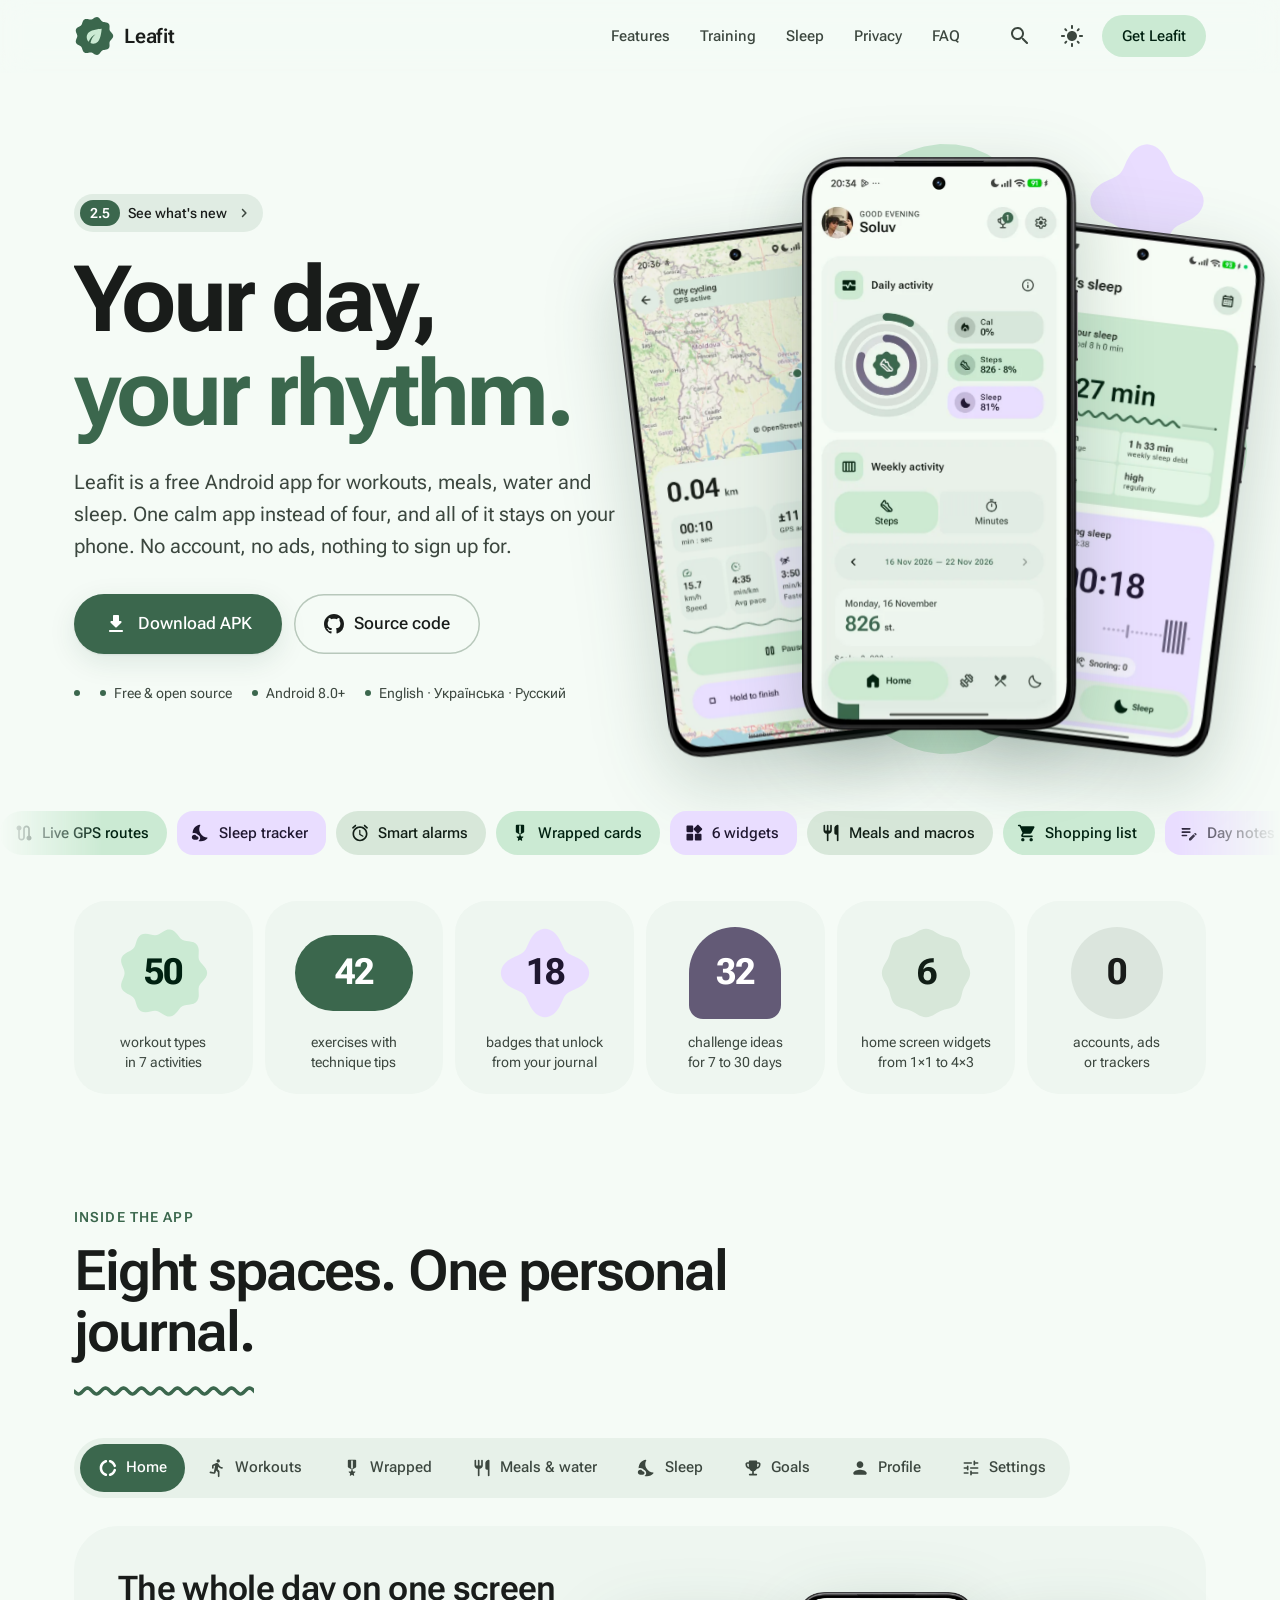
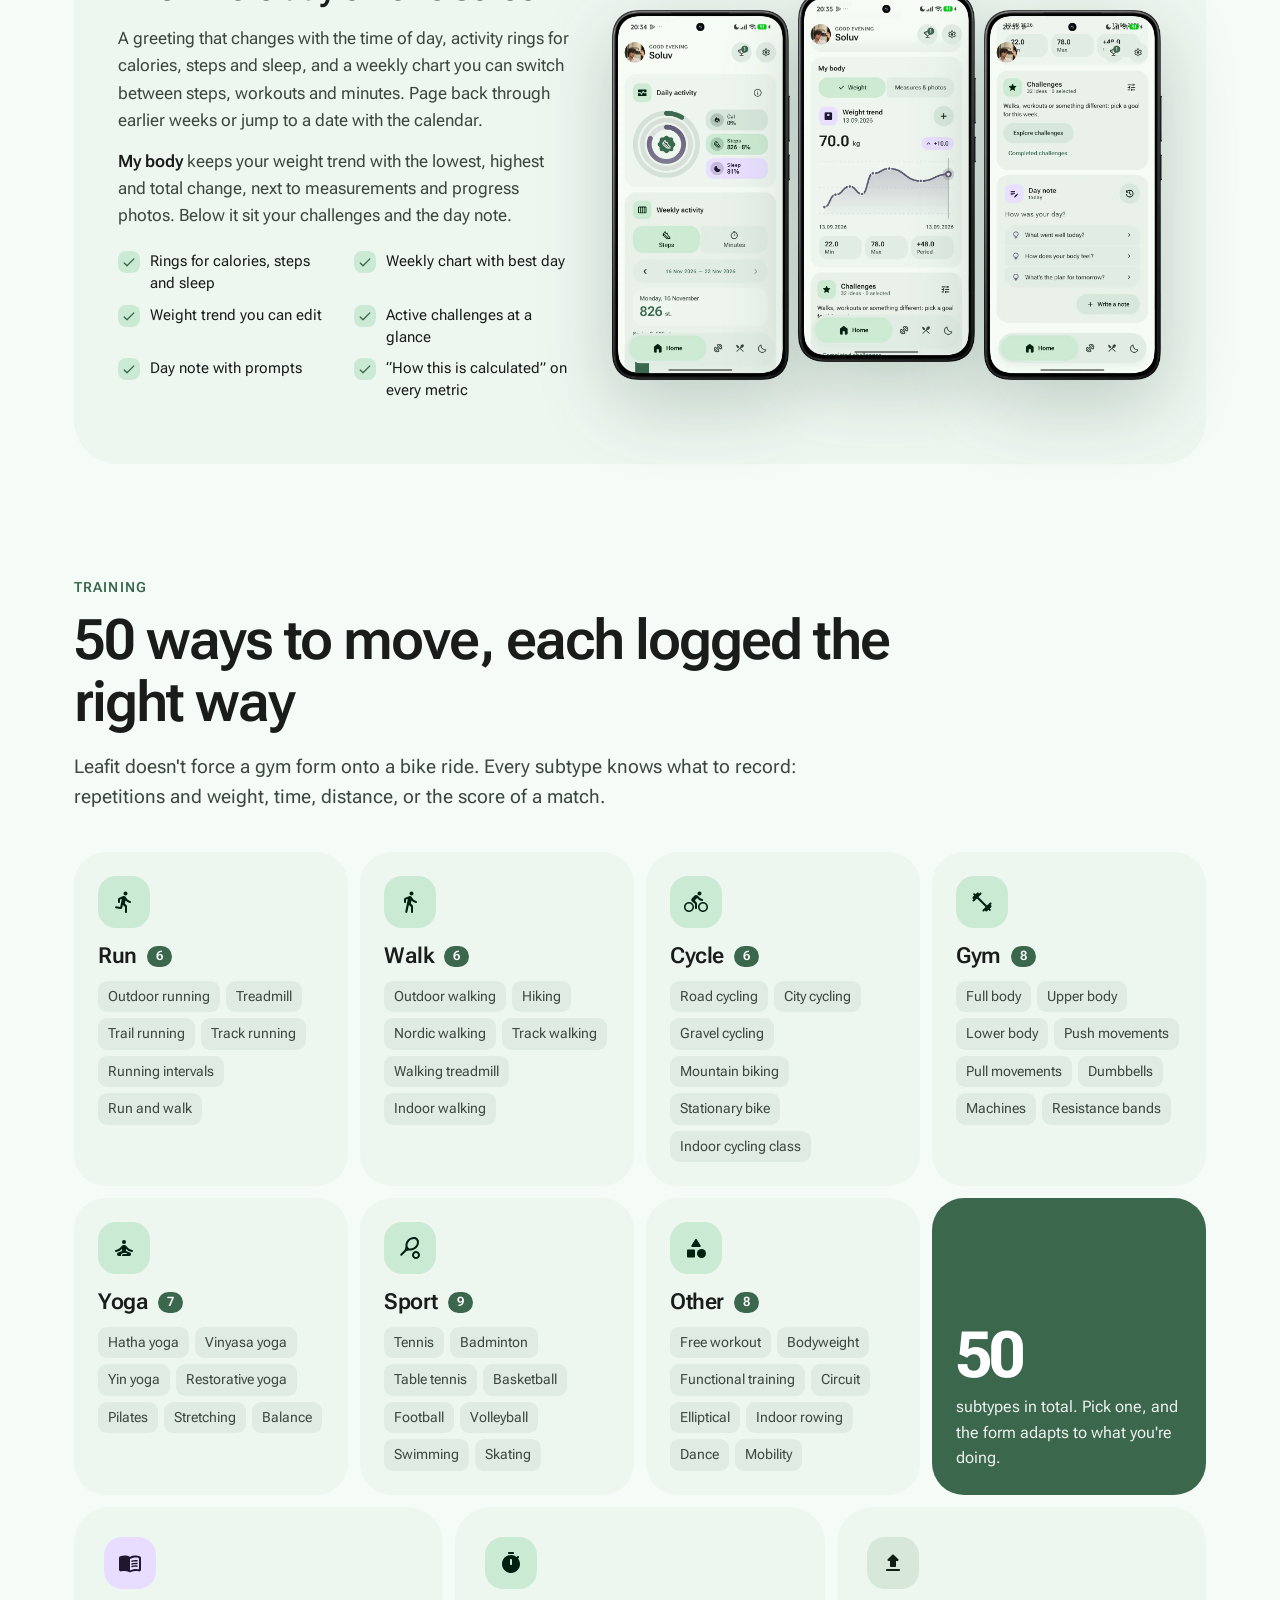
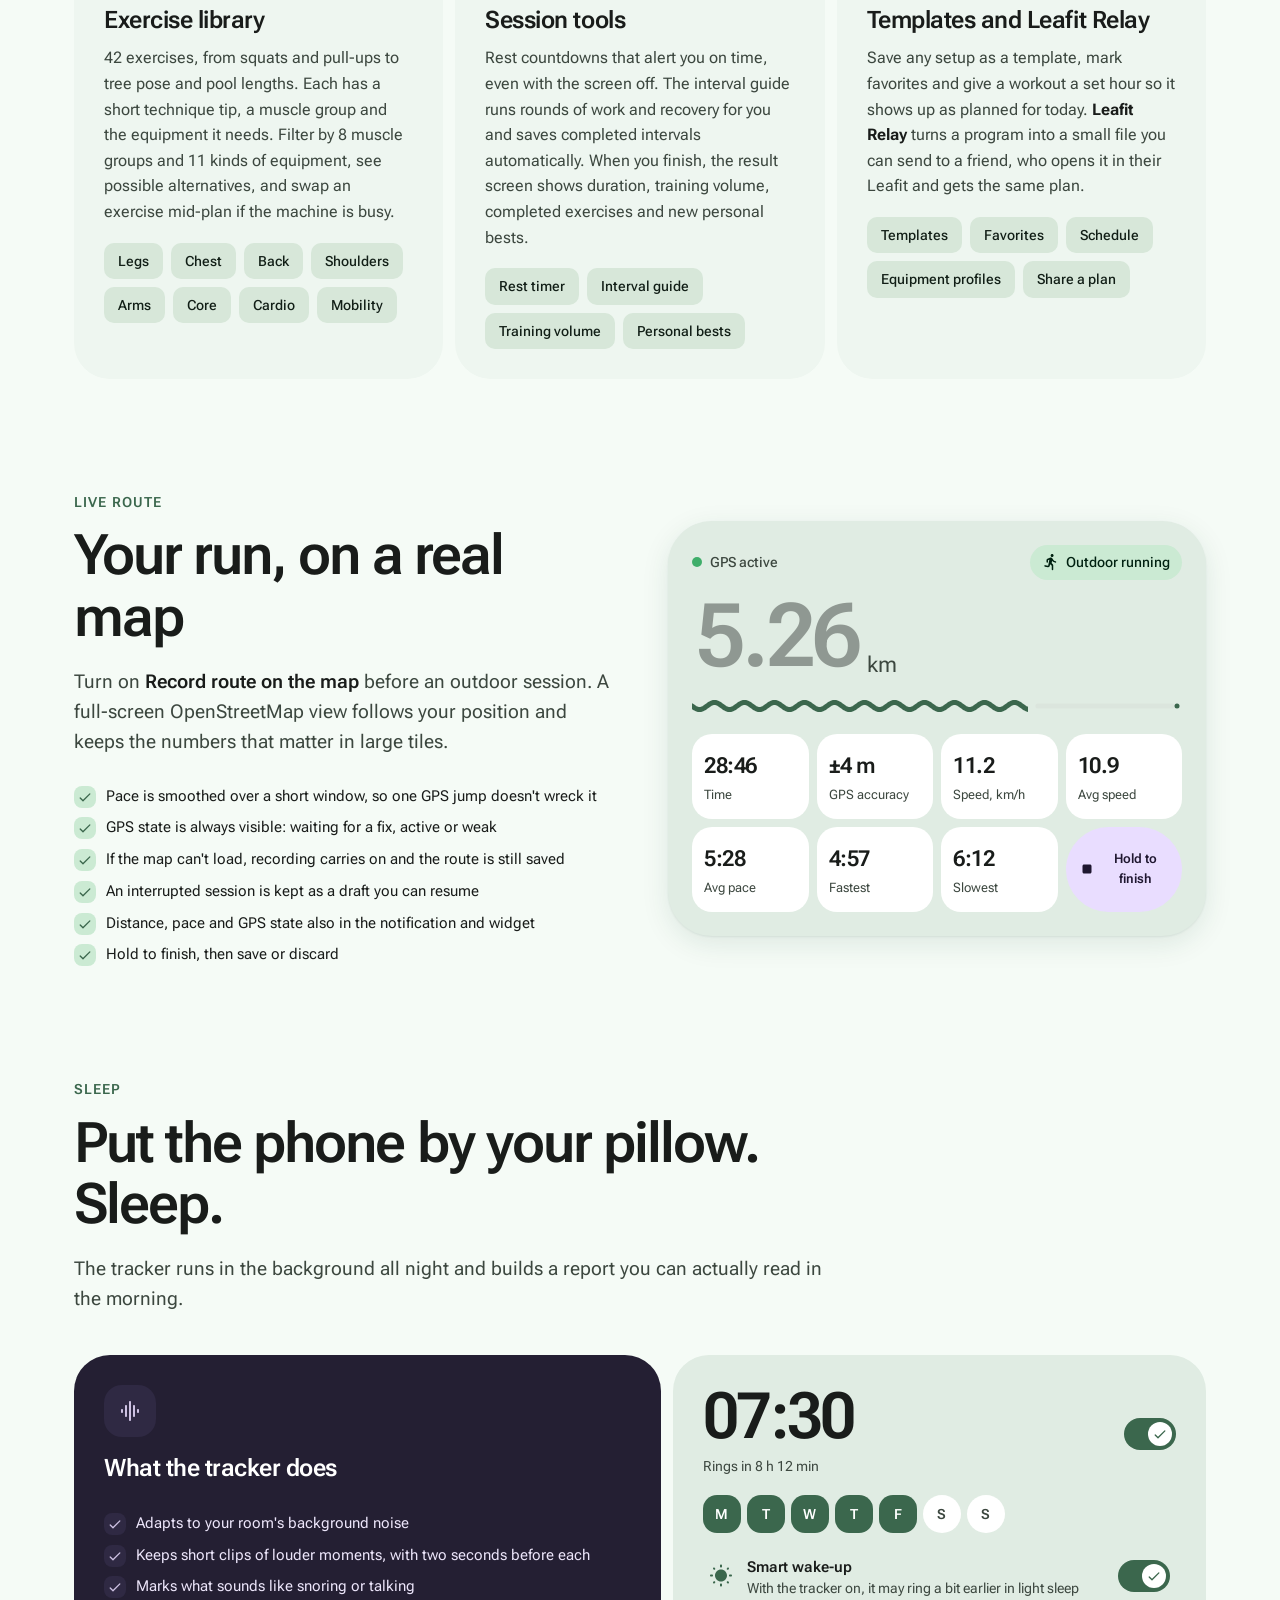
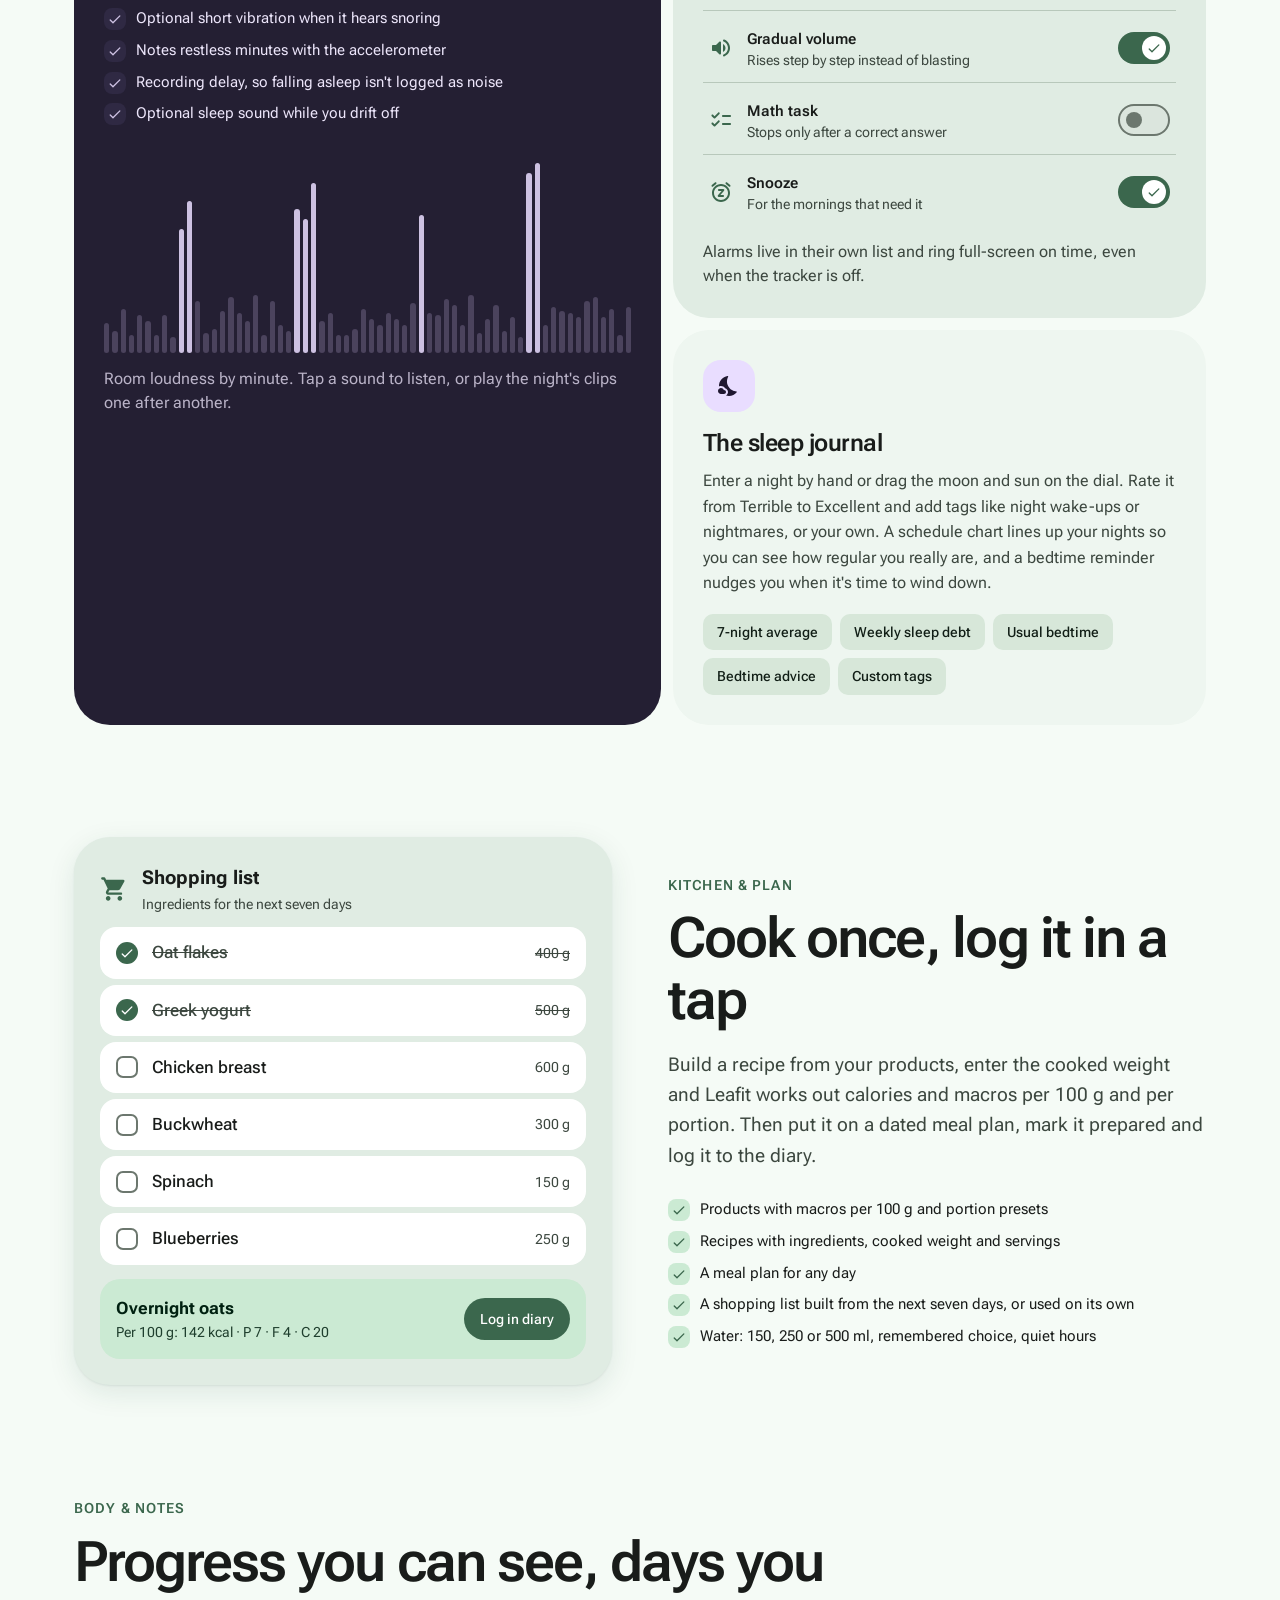
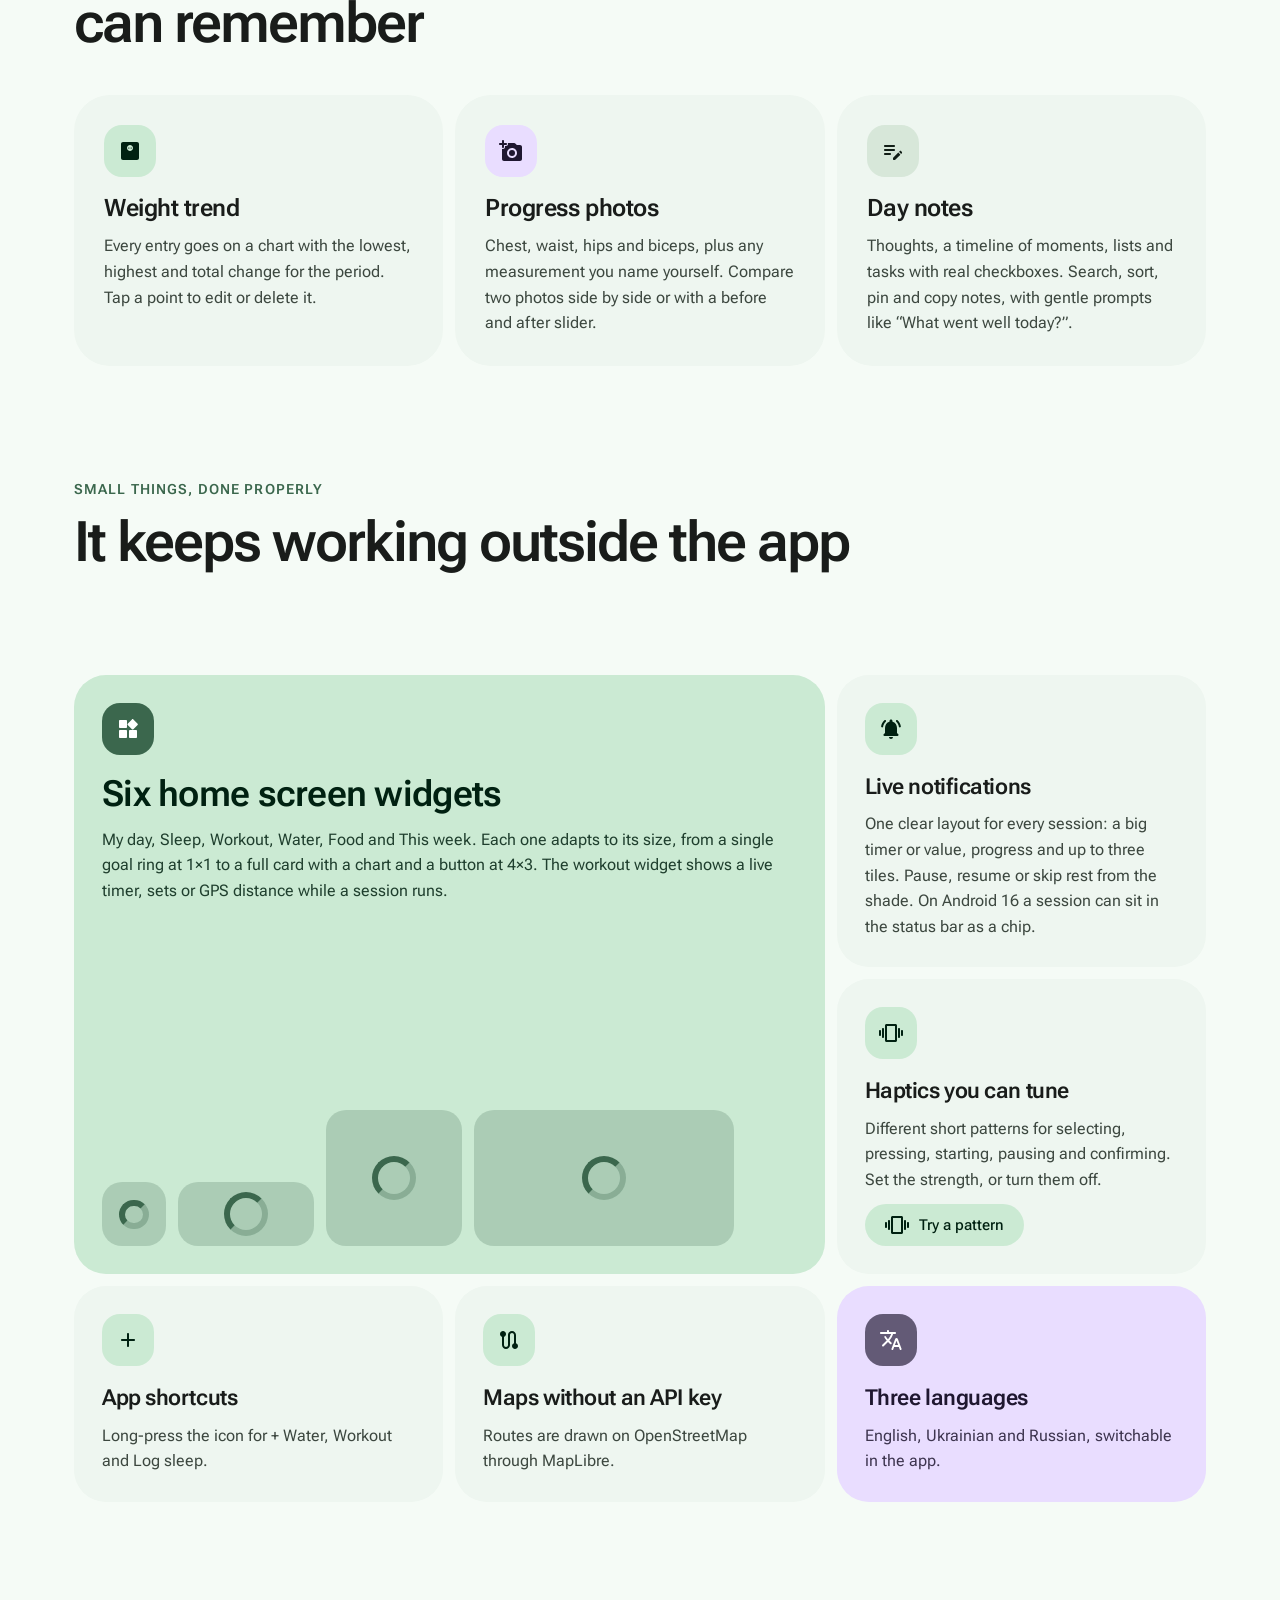
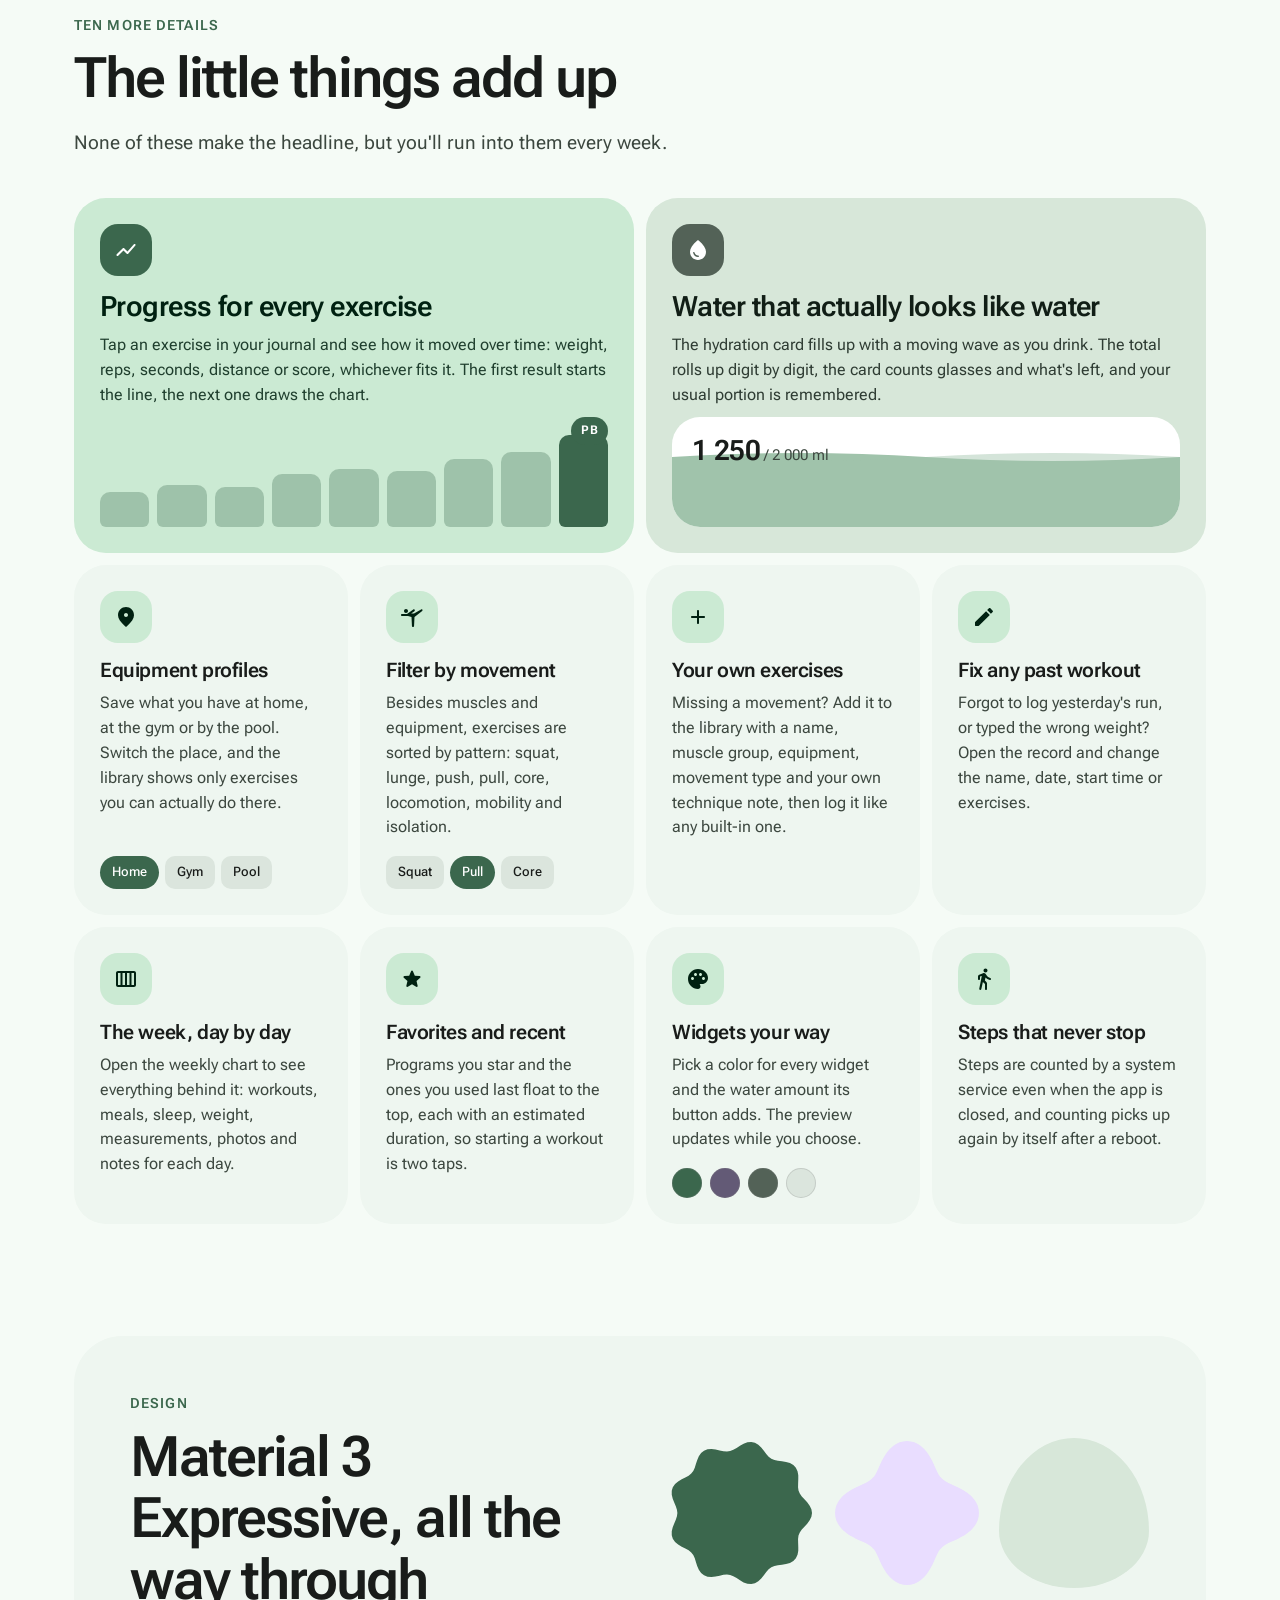
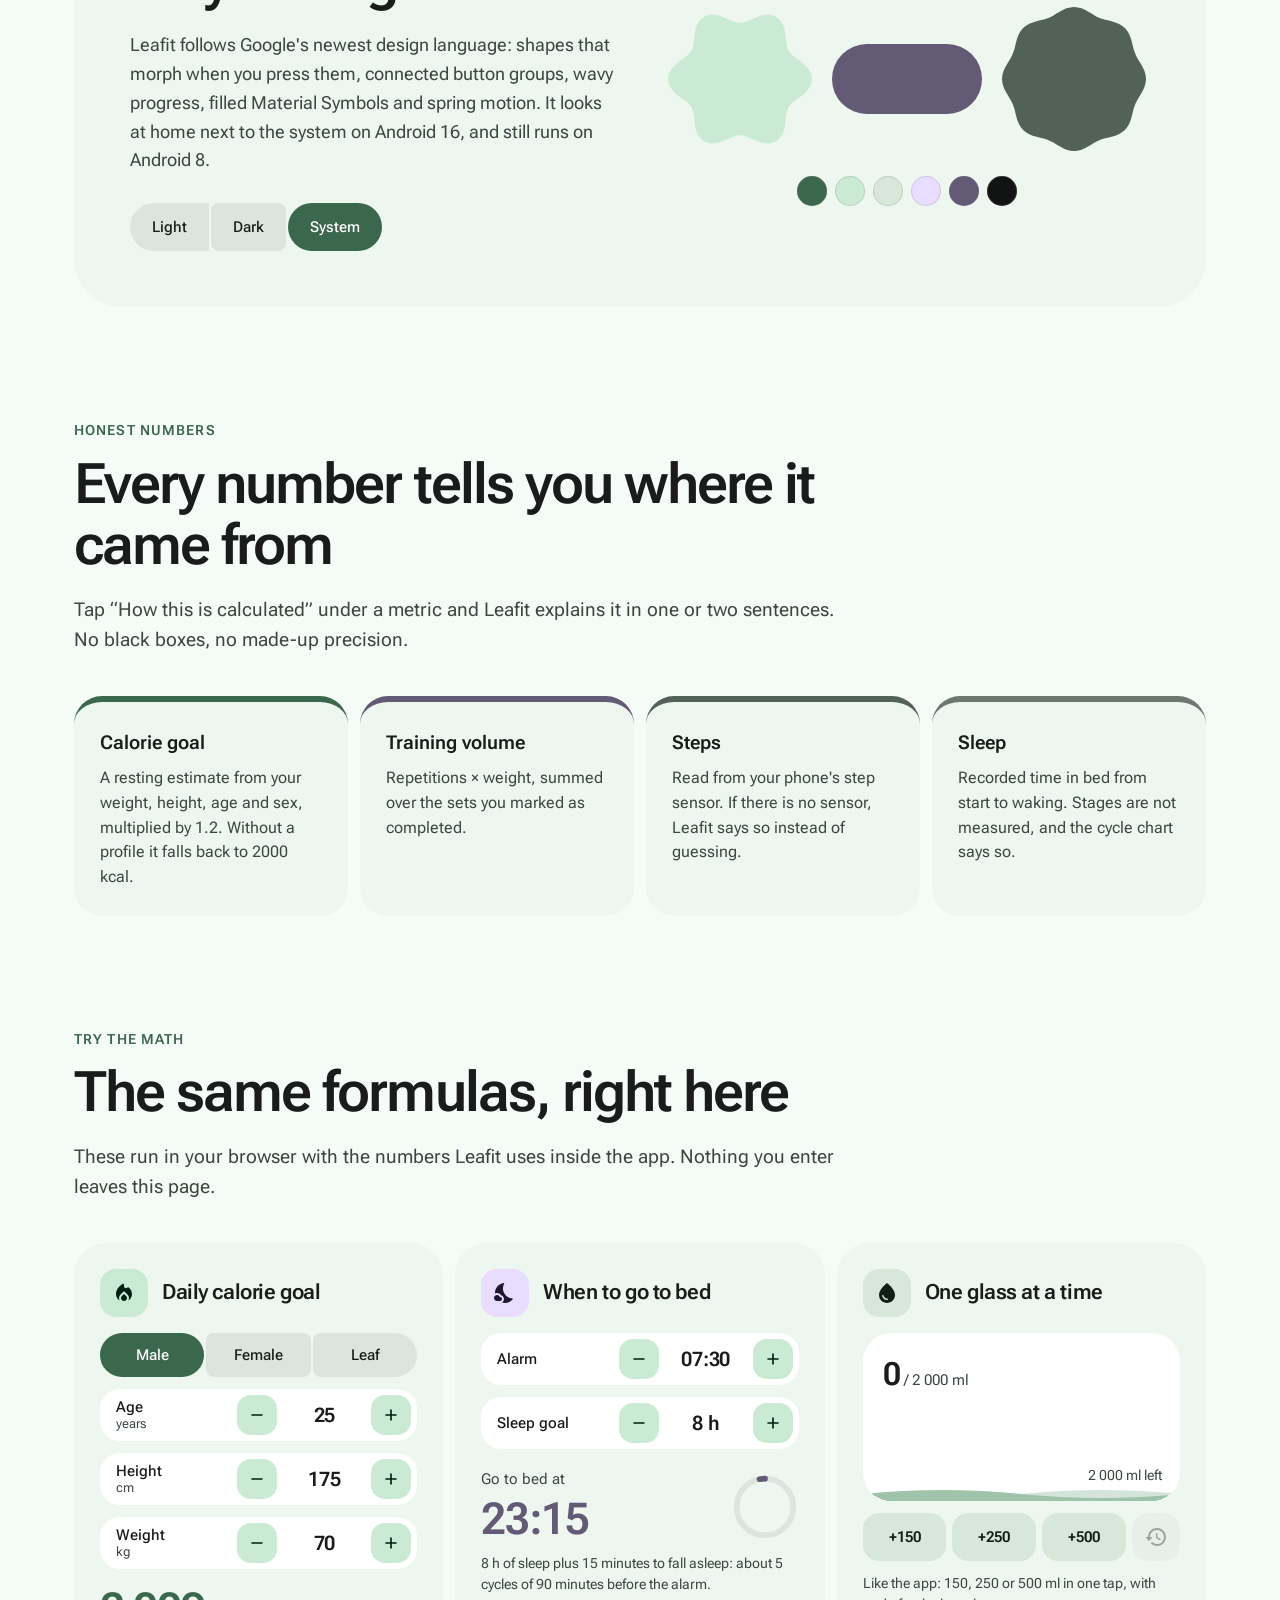
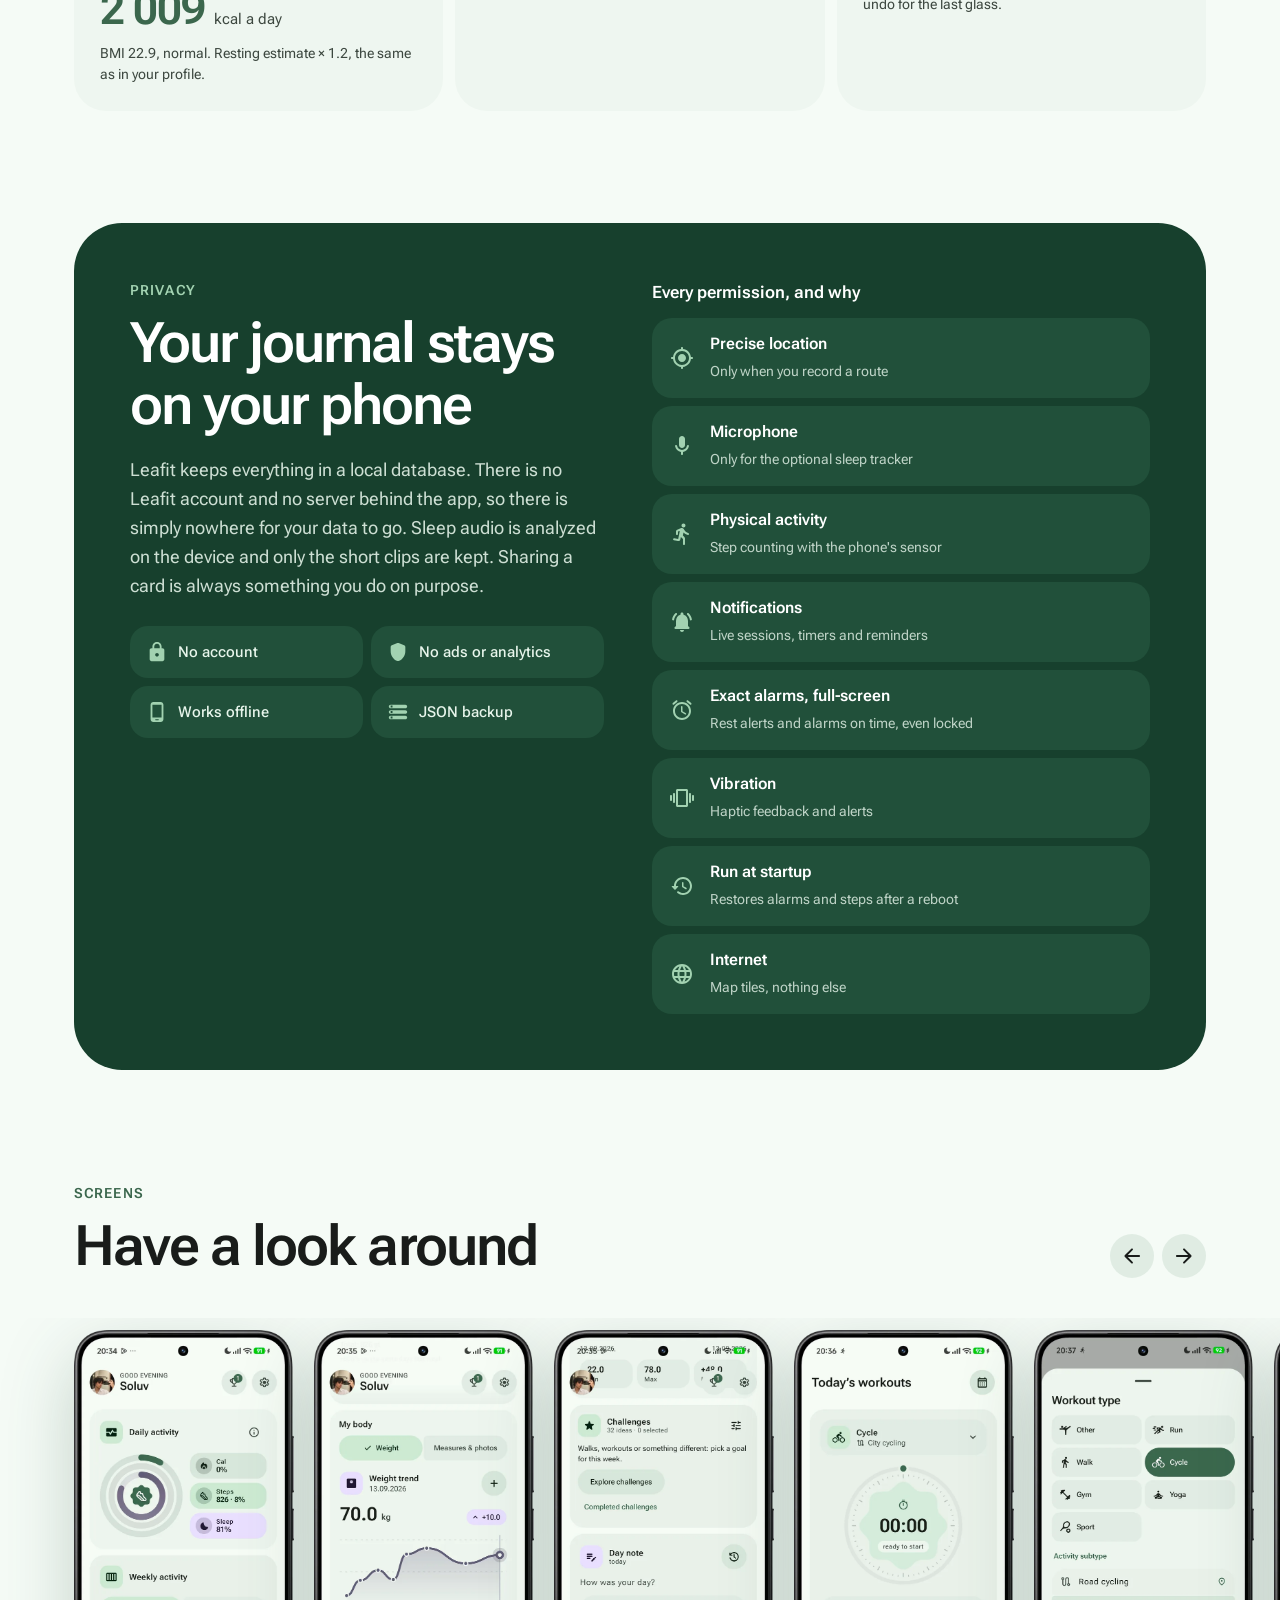
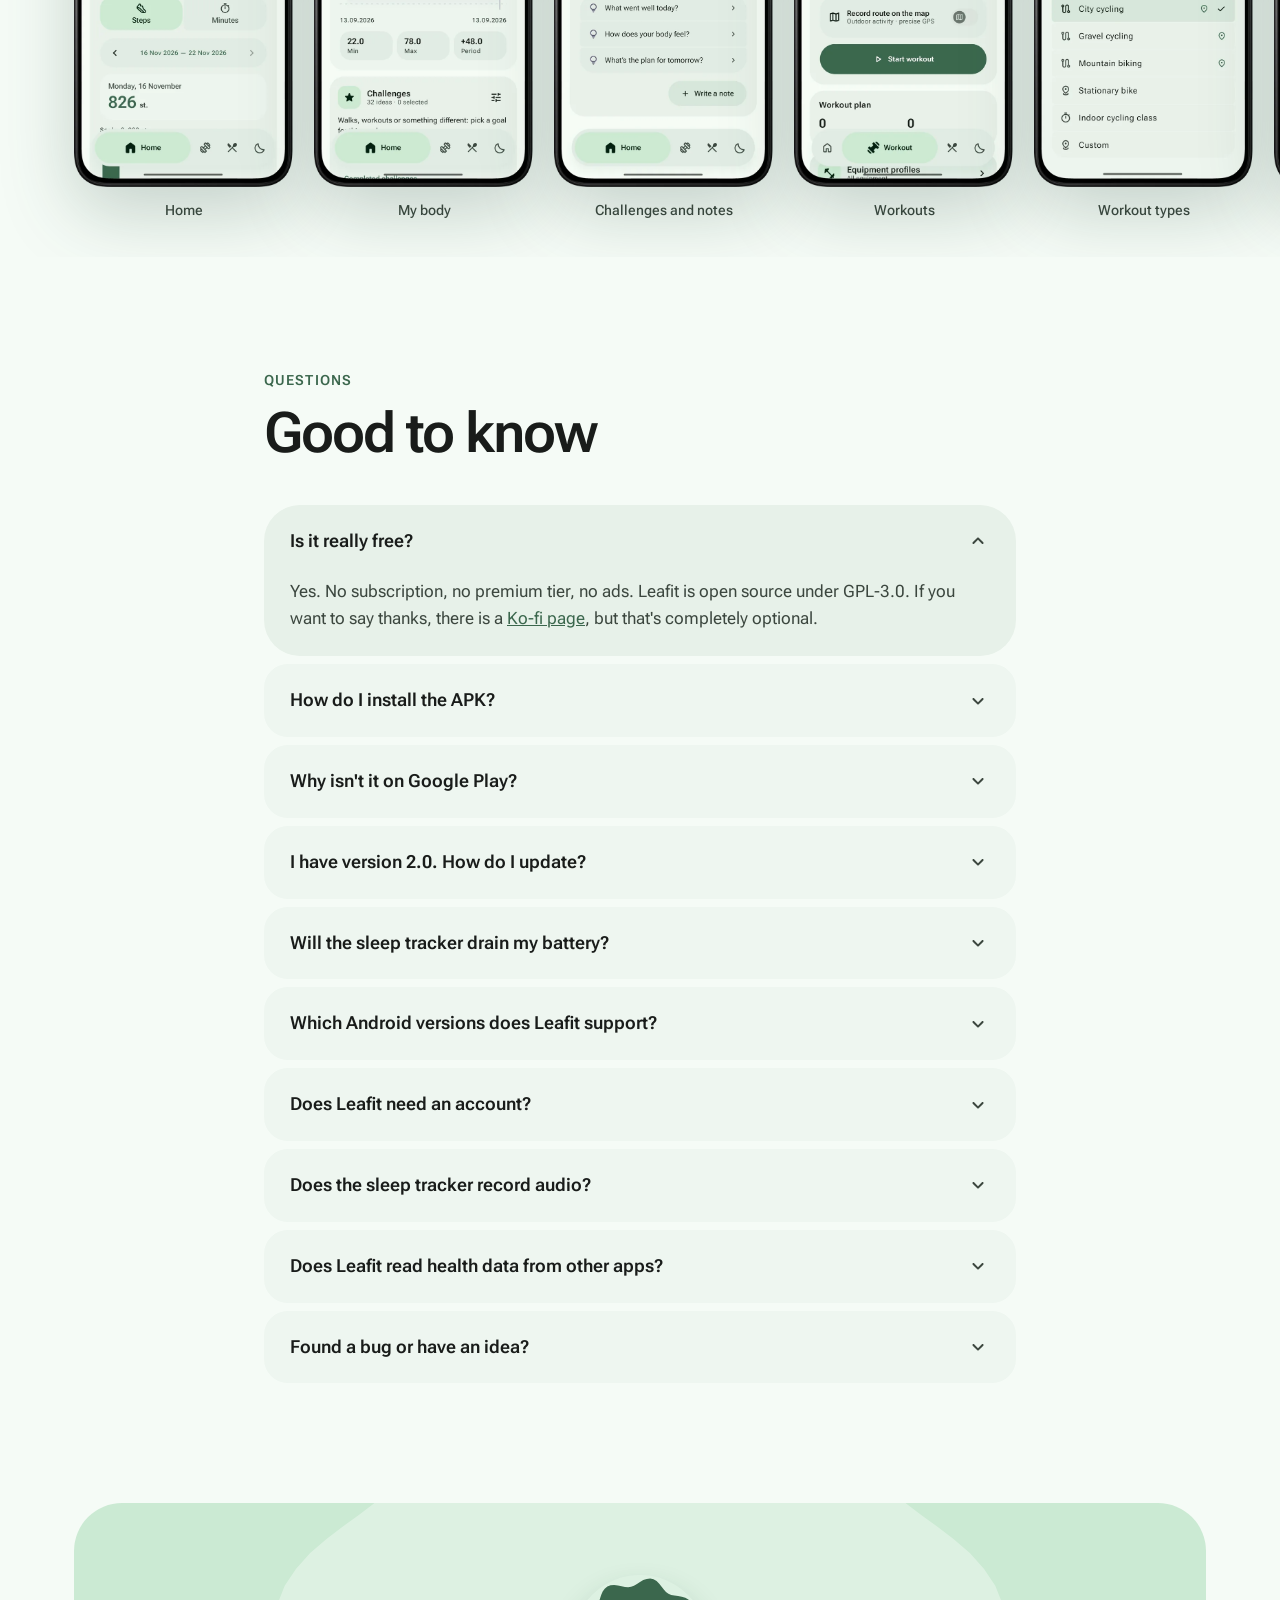
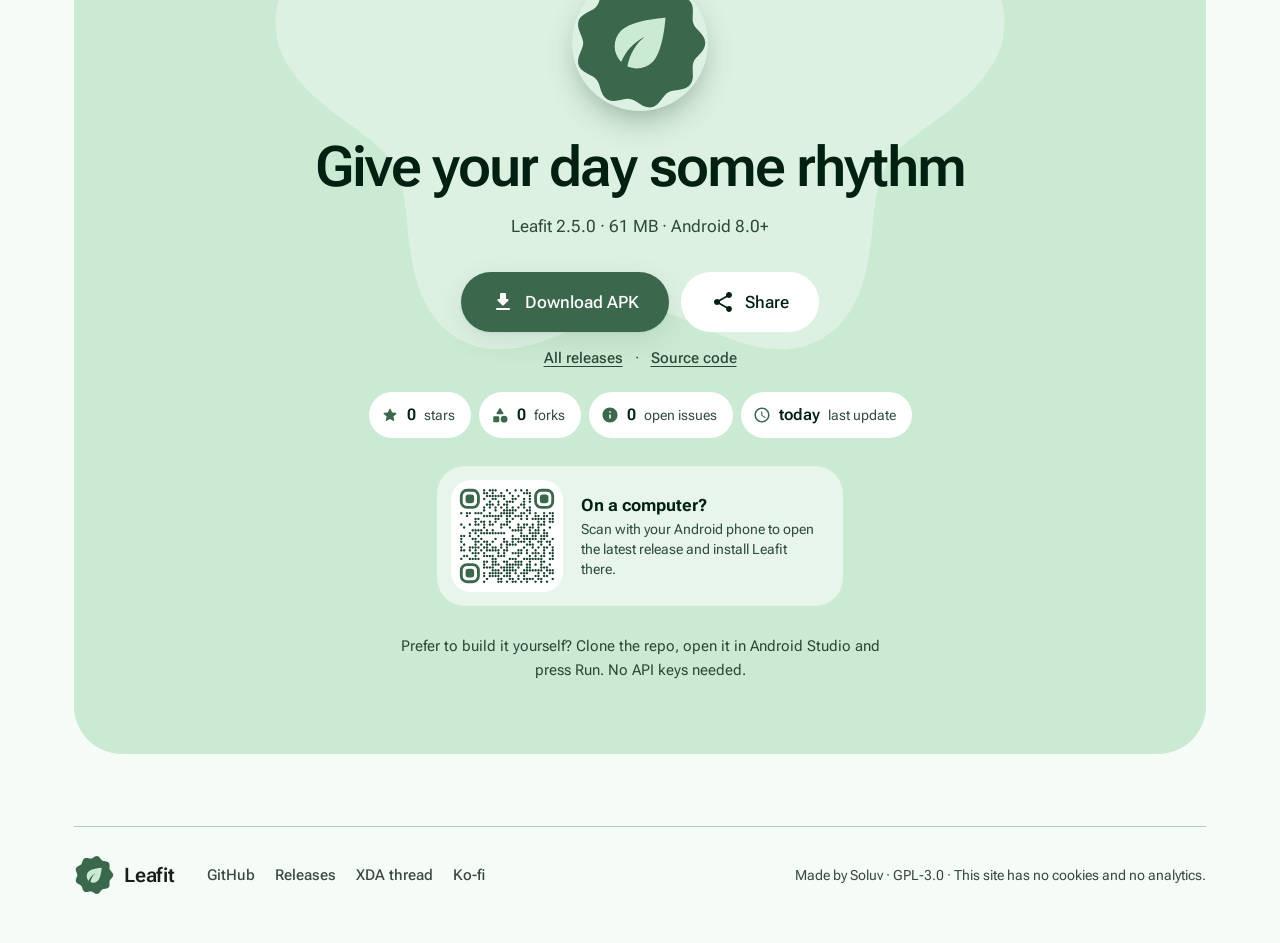
==== commit 0cf51fc1: "Search, calculators, release notes, offline mode and more" ====
--- a/index.html
+++ b/index.html
@@ -14,6 +14,8 @@
 <link rel="alternate" hreflang="x-default" href="https://leafitapp.github.io/">
 <link rel="sitemap" type="application/xml" href="sitemap.xml">
 <link rel="icon" type="image/svg+xml" href="assets/favicon.svg">
+<link rel="apple-touch-icon" href="assets/icons/icon-180.png">
+<link rel="manifest" href="manifest.webmanifest">
 <meta property="og:type" content="website">
 <meta property="og:site_name" content="Leafit">
 <meta property="og:locale" content="en_US">
@@ -31,11 +33,11 @@
 <script type="application/ld+json">[{"@context":"https://schema.org","@type":"SoftwareApplication","name":"Leafit","alternateName":"Leafit Android","description":"Free open-source Android app for workouts with live GPS routes, sleep tracking with alarms, meals and macros, water reminders, challenges and day notes. No account, no ads, works offline.","applicationCategory":"HealthApplication","applicationSubCategory":"Fitness tracker","operatingSystem":"Android 8.0+","softwareVersion":"2.5.0","downloadUrl":"https://github.com/So1uv/Leafit/releases/latest/download/Leafit.apk","installUrl":"https://github.com/So1uv/Leafit/releases/latest","codeRepository":"https://github.com/So1uv/Leafit","license":"https://www.gnu.org/licenses/gpl-3.0.html","isAccessibleForFree":true,"inLanguage":["en","uk","ru"],"url":"https://leafitapp.github.io/","image":"https://leafitapp.github.io/assets/og.jpg","screenshot":["https://leafitapp.github.io/screenshots/home.webp","https://leafitapp.github.io/screenshots/gps-live.webp","https://leafitapp.github.io/screenshots/sleep-tracker.webp","https://leafitapp.github.io/screenshots/wrapped.webp","https://leafitapp.github.io/screenshots/meals.webp"],"offers":{"@type":"Offer","price":"0","priceCurrency":"USD"},"author":{"@type":"Person","name":"Soluv","url":"https://github.com/So1uv"}},{"@context":"https://schema.org","@type":"WebSite","name":"Leafit","url":"https://leafitapp.github.io/"},{"@context":"https://schema.org","@type":"FAQPage","mainEntity":[{"@type":"Question","name":"Is it really free?","acceptedAnswer":{"@type":"Answer","text":"Yes. No subscription, no premium tier, no ads. Leafit is open source under GPL-3.0."}},{"@type":"Question","name":"How do I install the APK?","acceptedAnswer":{"@type":"Answer","text":"Download Leafit.apk on your phone and open it. Android will ask you once to allow installs from your browser or file manager."}},{"@type":"Question","name":"Does Leafit need an account?","acceptedAnswer":{"@type":"Answer","text":"No. There is no account and no server. Everything is stored in a local database on your phone."}},{"@type":"Question","name":"Which Android versions does Leafit support?","acceptedAnswer":{"@type":"Answer","text":"Android 8.0 and newer. It is tested on Samsung Galaxy S10, Xiaomi 15 and Pixel 7."}},{"@type":"Question","name":"Does the sleep tracker record audio?","acceptedAnswer":{"@type":"Answer","text":"Only if you turn the tracker on. Audio is analyzed on the device and only short clips of louder moments are kept, stored locally."}}]}]</script>
 <link rel="preload" href="assets/fonts/roboto-flex-400.woff2" as="font" type="font/woff2" crossorigin>
 <link rel="preload" href="assets/fonts/roboto-flex-600.woff2" as="font" type="font/woff2" crossorigin>
-<link rel="stylesheet" href="assets/style.css?v=202611182140">
+<link rel="stylesheet" href="assets/style.css?v=202611182330">
 <script>try{var t=localStorage.getItem("leafit-theme");if(t)document.documentElement.dataset.theme=t}catch(e){}</script>
 </head>
 <body>
-<svg width="0" height="0" style="position:absolute" aria-hidden="true"><symbol id="i-Share" viewBox="0 0 24 24"><path d="M18 16.08c-.76 0-1.44.3-1.96.77L8.91 12.7c.05-.23.09-.46.09-.7s-.04-.47-.09-.7l7.05-4.11c.54.5 1.25.81 2.04.81 1.66 0 3-1.34 3-3s-1.34-3-3-3-3 1.34-3 3c0 .24.04.47.09.7L8.04 9.81C7.5 9.31 6.79 9 6 9c-1.66 0-3 1.34-3 3s1.34 3 3 3c.79 0 1.5-.31 2.04-.81l7.12 4.16c-.05.21-.08.43-.08.65 0 1.61 1.31 2.92 2.92 2.92s2.92-1.31 2.92-2.92-1.31-2.92-2.92-2.92z"/></symbol><symbol id="i-QrCode" viewBox="0 0 24 24"><path d="M3 11h8V3H3v8zm2-6h4v4H5V5zM3 21h8v-8H3v8zm2-6h4v4H5v-4zM13 3v8h8V3h-8zm6 6h-4V5h4v4zM13 13h2v2h-2zM15 15h2v2h-2zM13 17h2v2h-2zM17 17h2v2h-2zM19 19h2v2h-2zM15 19h2v2h-2zM17 13h2v2h-2zM19 15h2v2h-2z"/></symbol><symbol id="i-Eco" viewBox="0 0 24 24"><path d="M6.05 8.05c-2.73 2.73-2.73 7.15-.02 9.88 1.47-3.4 4.09-6.24 7.36-7.93-2.77 2.34-4.71 5.61-5.39 9.32 2.6 1.23 5.8.78 7.95-1.37C19.43 14.47 20 4 20 4S9.53 4.57 6.05 8.05z"/></symbol><symbol id="i-Add" viewBox="0 0 24 24"><path d="M18,13h-5v5c0,0.55 -0.45,1 -1,1s-1,-0.45 -1,-1v-5H6c-0.55,0 -1,-0.45 -1,-1s0.45,-1 1,-1h5V6c0,-0.55 0.45,-1 1,-1s1,0.45 1,1v5h5c0.55,0 1,0.45 1,1s-0.45,1 -1,1z"/></symbol><symbol id="i-AddAPhoto" viewBox="0 0 24 24"><path d="M3,8c0,0.55 0.45,1 1,1s1,-0.45 1,-1V6h2c0.55,0 1,-0.45 1,-1s-0.45,-1 -1,-1H5V2c0,-0.55 -0.45,-1 -1,-1s-1,0.45 -1,1v2H1c-0.55,0 -1,0.45 -1,1s0.45,1 1,1h2v2z"/><path d="M13,14m-3,0a3,3 0,1 1,6 0a3,3 0,1 1,-6 0"/><path d="M21,6h-3.17l-1.24,-1.35c-0.37,-0.41 -0.91,-0.65 -1.47,-0.65h-6.4c0.17,0.3 0.28,0.63 0.28,1 0,1.1 -0.9,2 -2,2L6,7v1c0,1.1 -0.9,2 -2,2 -0.37,0 -0.7,-0.11 -1,-0.28L3,20c0,1.1 0.9,2 2,2h16c1.1,0 2,-0.9 2,-2L23,8c0,-1.1 -0.9,-2 -2,-2zM13,19c-2.76,0 -5,-2.24 -5,-5s2.24,-5 5,-5 5,2.24 5,5 -2.24,5 -5,5z"/></symbol><symbol id="i-Alarm" viewBox="0 0 24 24"><path d="M15.87,15.25l-3.37,-2L12.5,8.72c0,-0.4 -0.32,-0.72 -0.72,-0.72h-0.06c-0.4,0 -0.72,0.32 -0.72,0.72v4.72c0,0.35 0.18,0.68 0.49,0.86l3.65,2.19c0.34,0.2 0.78,0.1 0.98,-0.24 0.21,-0.35 0.1,-0.8 -0.25,-1zM21.18,5.01L18.1,2.45c-0.42,-0.35 -1.05,-0.3 -1.41,0.13 -0.35,0.42 -0.29,1.05 0.13,1.41l3.07,2.56c0.42,0.35 1.05,0.3 1.41,-0.13 0.36,-0.42 0.3,-1.05 -0.12,-1.41zM4.1,6.55l3.07,-2.56c0.43,-0.36 0.49,-0.99 0.13,-1.41 -0.35,-0.43 -0.98,-0.48 -1.4,-0.13L2.82,5.01c-0.42,0.36 -0.48,0.99 -0.12,1.41 0.35,0.43 0.98,0.48 1.4,0.13zM12,4c-4.97,0 -9,4.03 -9,9s4.03,9 9,9 9,-4.03 9,-9 -4.03,-9 -9,-9zM12,20c-3.86,0 -7,-3.14 -7,-7s3.14,-7 7,-7 7,3.14 7,7 -3.14,7 -7,7z"/></symbol><symbol id="i-ArrowBack" viewBox="0 0 24 24"><path d="M19,11H7.83l4.88,-4.88c0.39,-0.39 0.39,-1.03 0,-1.42 -0.39,-0.39 -1.02,-0.39 -1.41,0l-6.59,6.59c-0.39,0.39 -0.39,1.02 0,1.41l6.59,6.59c0.39,0.39 1.02,0.39 1.41,0 0.39,-0.39 0.39,-1.02 0,-1.41L7.83,13H19c0.55,0 1,-0.45 1,-1s-0.45,-1 -1,-1z"/></symbol><symbol id="i-ArrowForward" viewBox="0 0 24 24"><path d="M5,13h11.17l-4.88,4.88c-0.39,0.39 -0.39,1.03 0,1.42 0.39,0.39 1.02,0.39 1.41,0l6.59,-6.59c0.39,-0.39 0.39,-1.02 0,-1.41l-6.58,-6.6c-0.39,-0.39 -1.02,-0.39 -1.41,0 -0.39,0.39 -0.39,1.02 0,1.41L16.17,11H5c-0.55,0 -1,0.45 -1,1s0.45,1 1,1z"/></symbol><symbol id="i-AwardStar" viewBox="0 0 24 24"><path d="M17,10.43V3c0,-0.55 -0.45,-1 -1,-1H8C7.45,2 7,2.45 7,3v7.43c0,0.35 0.18,0.68 0.49,0.86l4.18,2.51l-0.99,2.34l-2.22,0.19C8,16.37 7.82,16.92 8.16,17.21l1.69,1.46l-0.51,2.18c-0.1,0.43 0.37,0.77 0.75,0.54L12,20.23l1.91,1.15c0.38,0.23 0.85,-0.11 0.75,-0.54l-0.51,-2.18l1.69,-1.46c0.33,-0.29 0.16,-0.84 -0.29,-0.88l-2.22,-0.19l-0.99,-2.34l4.18,-2.51C16.82,11.11 17,10.79 17,10.43zM13,12.23l-1,0.6l-1,-0.6V3h2V12.23z"/></symbol><symbol id="i-Category" viewBox="0 0 24 24"><path d="M11.15,3.4L7.43,9.48c-0.41,0.66 0.07,1.52 0.85,1.52h7.43c0.78,0 1.26,-0.86 0.85,-1.52L12.85,3.4c-0.39,-0.64 -1.31,-0.64 -1.7,0z"/><path d="M17.5,17.5m-4.5,0a4.5,4.5 0,1 1,9 0a4.5,4.5 0,1 1,-9 0"/><path d="M4,21.5h6c0.55,0 1,-0.45 1,-1v-6c0,-0.55 -0.45,-1 -1,-1H4c-0.55,0 -1,0.45 -1,1v6c0,0.55 0.45,1 1,1z"/></symbol><symbol id="i-Checklist" viewBox="0 0 24 24"><path d="M22,8c0,-0.55 -0.45,-1 -1,-1h-7c-0.55,0 -1,0.45 -1,1s0.45,1 1,1h7C21.55,9 22,8.55 22,8zM13,16c0,0.55 0.45,1 1,1h7c0.55,0 1,-0.45 1,-1c0,-0.55 -0.45,-1 -1,-1h-7C13.45,15 13,15.45 13,16zM10.47,4.63c0.39,0.39 0.39,1.02 0,1.41l-4.23,4.25c-0.39,0.39 -1.02,0.39 -1.42,0L2.7,8.16c-0.39,-0.39 -0.39,-1.02 0,-1.41c0.39,-0.39 1.02,-0.39 1.41,0l1.42,1.42l3.54,-3.54C9.45,4.25 10.09,4.25 10.47,4.63zM10.48,12.64c0.39,0.39 0.39,1.02 0,1.41l-4.23,4.25c-0.39,0.39 -1.02,0.39 -1.42,0L2.7,16.16c-0.39,-0.39 -0.39,-1.02 0,-1.41s1.02,-0.39 1.41,0l1.42,1.42l3.54,-3.54C9.45,12.25 10.09,12.25 10.48,12.64L10.48,12.64z"/></symbol><symbol id="i-ChevronRight" viewBox="0 0 24 24"><path d="M9.29,6.71c-0.39,0.39 -0.39,1.02 0,1.41L13.17,12l-3.88,3.88c-0.39,0.39 -0.39,1.02 0,1.41 0.39,0.39 1.02,0.39 1.41,0l4.59,-4.59c0.39,-0.39 0.39,-1.02 0,-1.41L10.7,6.7c-0.38,-0.38 -1.02,-0.38 -1.41,0.01z"/></symbol><symbol id="i-Close" viewBox="0 0 24 24"><path d="M18.3,5.71c-0.39,-0.39 -1.02,-0.39 -1.41,0L12,10.59 7.11,5.7c-0.39,-0.39 -1.02,-0.39 -1.41,0 -0.39,0.39 -0.39,1.02 0,1.41L10.59,12 5.7,16.89c-0.39,0.39 -0.39,1.02 0,1.41 0.39,0.39 1.02,0.39 1.41,0L12,13.41l4.89,4.89c0.39,0.39 1.02,0.39 1.41,0 0.39,-0.39 0.39,-1.02 0,-1.41L13.41,12l4.89,-4.89c0.38,-0.38 0.38,-1.02 0,-1.4z"/></symbol><symbol id="i-DarkMode" viewBox="0 0 24 24"><path d="M11.01,3.05C6.51,3.54 3,7.36 3,12c0,4.97 4.03,9 9,9c4.63,0 8.45,-3.5 8.95,-8c0.09,-0.79 -0.78,-1.42 -1.54,-0.95c-0.84,0.54 -1.84,0.85 -2.91,0.85c-2.98,0 -5.4,-2.42 -5.4,-5.4c0,-1.06 0.31,-2.06 0.84,-2.89C12.39,3.94 11.9,2.98 11.01,3.05z"/></symbol><symbol id="i-Database" viewBox="0 0 24 24"><path d="M4,20h16c1.1,0 2,-0.9 2,-2s-0.9,-2 -2,-2L4,16c-1.1,0 -2,0.9 -2,2s0.9,2 2,2zM4,17h2v2L4,19v-2zM2,6c0,1.1 0.9,2 2,2h16c1.1,0 2,-0.9 2,-2s-0.9,-2 -2,-2L4,4c-1.1,0 -2,0.9 -2,2zM6,7L4,7L4,5h2v2zM4,14h16c1.1,0 2,-0.9 2,-2s-0.9,-2 -2,-2L4,10c-1.1,0 -2,0.9 -2,2s0.9,2 2,2zM4,11h2v2L4,13v-2z"/></symbol><symbol id="i-DirectionsBike" viewBox="0 0 24 24"><path d="M15.5,5.5c1.1,0 2,-0.9 2,-2s-0.9,-2 -2,-2 -2,0.9 -2,2 0.9,2 2,2zM5,12c-2.8,0 -5,2.2 -5,5s2.2,5 5,5 5,-2.2 5,-5 -2.2,-5 -5,-5zM5,20.5c-1.9,0 -3.5,-1.6 -3.5,-3.5s1.6,-3.5 3.5,-3.5 3.5,1.6 3.5,3.5 -1.6,3.5 -3.5,3.5zM10.8,10.5l2.4,-2.4 0.8,0.8c1.06,1.06 2.38,1.78 3.96,2.02 0.6,0.09 1.14,-0.39 1.14,-1 0,-0.49 -0.37,-0.91 -0.85,-0.99 -1.11,-0.18 -2.02,-0.71 -2.75,-1.43l-1.9,-1.9c-0.5,-0.4 -1,-0.6 -1.6,-0.6s-1.1,0.2 -1.4,0.6L7.8,8.4c-0.4,0.4 -0.6,0.9 -0.6,1.4 0,0.6 0.2,1.1 0.6,1.4L11,14v4c0,0.55 0.45,1 1,1s1,-0.45 1,-1v-4.4c0,-0.52 -0.2,-1.01 -0.55,-1.38L10.8,10.5zM19,12c-2.8,0 -5,2.2 -5,5s2.2,5 5,5 5,-2.2 5,-5 -2.2,-5 -5,-5zM19,20.5c-1.9,0 -3.5,-1.6 -3.5,-3.5s1.6,-3.5 3.5,-3.5 3.5,1.6 3.5,3.5 -1.6,3.5 -3.5,3.5z"/></symbol><symbol id="i-DirectionsRun" viewBox="0 0 24 24"><path d="M13.49,5.48c1.1,0 2,-0.9 2,-2s-0.9,-2 -2,-2 -2,0.9 -2,2 0.9,2 2,2zM10.32,17.48l0.57,-2.5 2.1,2v5c0,0.55 0.45,1 1,1s1,-0.45 1,-1v-5.64c0,-0.55 -0.22,-1.07 -0.62,-1.45l-1.48,-1.41 0.6,-3c1.07,1.24 2.62,2.13 4.36,2.41 0.6,0.09 1.14,-0.39 1.14,-1 0,-0.49 -0.36,-0.9 -0.85,-0.98 -1.52,-0.25 -2.78,-1.15 -3.45,-2.33l-1,-1.6c-0.4,-0.6 -1,-1 -1.7,-1 -0.3,0 -0.5,0.1 -0.8,0.1L7.21,7.76c-0.74,0.32 -1.22,1.04 -1.22,1.85v2.37c0,0.55 0.45,1 1,1s1,-0.45 1,-1v-2.4l1.8,-0.7 -1.6,8.1 -3.92,-0.8c-0.54,-0.11 -1.07,0.24 -1.18,0.78L3.09,17c-0.11,0.54 0.24,1.07 0.78,1.18l4.11,0.82c1.06,0.21 2.1,-0.46 2.34,-1.52z"/></symbol><symbol id="i-DirectionsWalk" viewBox="0 0 24 24"><path d="M13.5,5.5c1.1,0 2,-0.9 2,-2s-0.9,-2 -2,-2 -2,0.9 -2,2 0.9,2 2,2zM9.8,8.9L7.24,21.81c-0.13,0.61 0.35,1.19 0.98,1.19h0.08c0.47,0 0.87,-0.32 0.98,-0.78L10.9,15l2.1,2v5c0,0.55 0.45,1 1,1s1,-0.45 1,-1v-5.64c0,-0.55 -0.22,-1.07 -0.62,-1.45L12.9,13.5l0.6,-3c1.07,1.24 2.62,2.13 4.36,2.41 0.6,0.09 1.14,-0.39 1.14,-1 0,-0.49 -0.36,-0.9 -0.85,-0.98 -1.52,-0.25 -2.78,-1.15 -3.45,-2.33l-1,-1.6c-0.56,-0.89 -1.68,-1.25 -2.65,-0.84L7.22,7.78C6.48,8.1 6,8.82 6,9.63V12c0,0.55 0.45,1 1,1s1,-0.45 1,-1V9.6l1.8,-0.7"/></symbol><symbol id="i-DonutLarge" viewBox="0 0 24 24"><path d="M14.07,5.32C16.26,6 18,7.74 18.68,9.93c0.19,0.63 0.76,1.07 1.41,1.07h0.04c1,0 1.72,-0.96 1.43,-1.91 -0.97,-3.18 -3.48,-5.69 -6.66,-6.66 -0.94,-0.29 -1.9,0.43 -1.9,1.43v0.04c0,0.66 0.44,1.23 1.07,1.42zM18.68,14.07c-0.68,2.2 -2.42,3.93 -4.61,4.61 -0.63,0.19 -1.07,0.76 -1.07,1.41v0.04c0,1 0.96,1.72 1.91,1.43 3.18,-0.97 5.69,-3.48 6.66,-6.66 0.29,-0.95 -0.43,-1.91 -1.42,-1.91h-0.05c-0.66,0.01 -1.23,0.45 -1.42,1.08zM11,20.11c0,-0.67 -0.45,-1.24 -1.09,-1.44C7.07,17.78 5,15.13 5,12s2.07,-5.78 4.91,-6.67c0.64,-0.2 1.09,-0.77 1.09,-1.44v-0.01c0,-1 -0.97,-1.74 -1.93,-1.44C4.98,3.69 2,7.5 2,12c0,4.5 2.98,8.31 7.07,9.56 0.96,0.3 1.93,-0.44 1.93,-1.45z"/></symbol><symbol id="i-EditNote" viewBox="0 0 24 24"><path d="M14,11c0,0.55 -0.45,1 -1,1H4c-0.55,0 -1,-0.45 -1,-1s0.45,-1 1,-1h9C13.55,10 14,10.45 14,11zM3,7c0,0.55 0.45,1 1,1h9c0.55,0 1,-0.45 1,-1s-0.45,-1 -1,-1H4C3.45,6 3,6.45 3,7zM10,15c0,-0.55 -0.45,-1 -1,-1H4c-0.55,0 -1,0.45 -1,1s0.45,1 1,1h5C9.55,16 10,15.55 10,15zM18.01,12.87l0.71,-0.71c0.39,-0.39 1.02,-0.39 1.41,0l0.71,0.71c0.39,0.39 0.39,1.02 0,1.41l-0.71,0.71L18.01,12.87zM17.3,13.58l-5.16,5.16C12.05,18.83 12,18.95 12,19.09v1.41c0,0.28 0.22,0.5 0.5,0.5h1.41c0.13,0 0.26,-0.05 0.35,-0.15l5.16,-5.16L17.3,13.58z"/></symbol><symbol id="i-EmojiEvents" viewBox="0 0 24 24"><path d="M19,5h-2V4c0,-0.55 -0.45,-1 -1,-1H8C7.45,3 7,3.45 7,4v1H5C3.9,5 3,5.9 3,7v1c0,2.55 1.92,4.63 4.39,4.94c0.63,1.5 1.98,2.63 3.61,2.96V19H8c-0.55,0 -1,0.45 -1,1v0c0,0.55 0.45,1 1,1h8c0.55,0 1,-0.45 1,-1v0c0,-0.55 -0.45,-1 -1,-1h-3v-3.1c1.63,-0.33 2.98,-1.46 3.61,-2.96C19.08,12.63 21,10.55 21,8V7C21,5.9 20.1,5 19,5zM5,8V7h2v3.82C5.84,10.4 5,9.3 5,8zM19,8c0,1.3 -0.84,2.4 -2,2.82V7h2V8z"/></symbol><symbol id="i-ExpandMore" viewBox="0 0 24 24"><path d="M15.88,9.29L12,13.17 8.12,9.29c-0.39,-0.39 -1.02,-0.39 -1.41,0 -0.39,0.39 -0.39,1.02 0,1.41l4.59,4.59c0.39,0.39 1.02,0.39 1.41,0l4.59,-4.59c0.39,-0.39 0.39,-1.02 0,-1.41 -0.39,-0.38 -1.03,-0.39 -1.42,0z"/></symbol><symbol id="i-FileDownload" viewBox="0 0 24 24"><path d="M16.59,9H15V4c0,-0.55 -0.45,-1 -1,-1h-4C9.45,3 9,3.45 9,4v5H7.41c-0.89,0 -1.34,1.08 -0.71,1.71l4.59,4.59c0.39,0.39 1.02,0.39 1.41,0l4.59,-4.59C17.92,10.08 17.48,9 16.59,9zM5,19c0,0.55 0.45,1 1,1h12c0.55,0 1,-0.45 1,-1s-0.45,-1 -1,-1H6C5.45,18 5,18.45 5,19z"/></symbol><symbol id="i-FitnessCenter" viewBox="0 0 24 24"><path d="M20.57,14.86l0.72,-0.72c0.39,-0.39 0.39,-1.02 0,-1.41l-0.02,-0.02c-0.39,-0.39 -1.02,-0.39 -1.41,0L17,15.57 8.43,7l2.86,-2.86c0.39,-0.39 0.39,-1.02 0,-1.41l-0.02,-0.02c-0.39,-0.39 -1.02,-0.39 -1.41,0l-0.72,0.72 -0.72,-0.72c-0.39,-0.39 -1.03,-0.39 -1.42,0L5.57,4.14l-0.72,-0.72c-0.39,-0.39 -1.04,-0.39 -1.43,0 -0.39,0.39 -0.39,1.04 0,1.43l0.72,0.72L2.71,7c-0.39,0.39 -0.39,1.02 0,1.41l0.72,0.72 -0.72,0.73c-0.39,0.39 -0.39,1.02 0,1.41l0.02,0.02c0.39,0.39 1.02,0.39 1.41,0L7,8.43 15.57,17l-2.86,2.86c-0.39,0.39 -0.39,1.02 0,1.41l0.02,0.02c0.39,0.39 1.02,0.39 1.41,0l0.72,-0.72 0.72,0.72c0.39,0.39 1.02,0.39 1.41,0l1.43,-1.43 0.72,0.72c0.39,0.39 1.04,0.39 1.43,0 0.39,-0.39 0.39,-1.04 0,-1.43l-0.72,-0.72L21.29,17c0.39,-0.39 0.39,-1.02 0,-1.41l-0.72,-0.73z"/></symbol><symbol id="i-GraphicEq" viewBox="0 0 24 24"><path d="M8,18c0.55,0 1,-0.45 1,-1L9,7c0,-0.55 -0.45,-1 -1,-1s-1,0.45 -1,1v10c0,0.55 0.45,1 1,1zM12,22c0.55,0 1,-0.45 1,-1L13,3c0,-0.55 -0.45,-1 -1,-1s-1,0.45 -1,1v18c0,0.55 0.45,1 1,1zM4,14c0.55,0 1,-0.45 1,-1v-2c0,-0.55 -0.45,-1 -1,-1s-1,0.45 -1,1v2c0,0.55 0.45,1 1,1zM16,18c0.55,0 1,-0.45 1,-1L17,7c0,-0.55 -0.45,-1 -1,-1s-1,0.45 -1,1v10c0,0.55 0.45,1 1,1zM19,11v2c0,0.55 0.45,1 1,1s1,-0.45 1,-1v-2c0,-0.55 -0.45,-1 -1,-1s-1,0.45 -1,1z"/></symbol><symbol id="i-Grocery" viewBox="0 0 24 24"><path d="M7,18c-1.1,0 -1.99,0.9 -1.99,2S5.9,22 7,22s2,-0.9 2,-2 -0.9,-2 -2,-2zM2,4h1l3.6,7.59 -1.35,2.44C4.52,15.37 5.48,17 7,17h11c0.55,0 1,-0.45 1,-1s-0.45,-1 -1,-1L7,15l1.1,-2h7.45c0.75,0 1.41,-0.41 1.75,-1.03l3.58,-6.49c0.37,-0.66 -0.11,-1.48 -0.87,-1.48L5.21,4l-0.67,-1.43c-0.16,-0.35 -0.52,-0.57 -0.9,-0.57L2,2c-0.55,0 -1,0.45 -1,1s0.45,1 1,1zM17,18c-1.1,0 -1.99,0.9 -1.99,2s0.89,2 1.99,2 2,-0.9 2,-2 -0.9,-2 -2,-2z"/></symbol><symbol id="i-Info" viewBox="0 0 24 24"><path d="M12,2C6.48,2 2,6.48 2,12s4.48,10 10,10 10,-4.48 10,-10S17.52,2 12,2zM12,17c-0.55,0 -1,-0.45 -1,-1v-4c0,-0.55 0.45,-1 1,-1s1,0.45 1,1v4c0,0.55 -0.45,1 -1,1zM13,9h-2L11,7h2v2z"/></symbol><symbol id="i-Language" viewBox="0 0 24 24"><path d="M11.99,2C6.47,2 2,6.48 2,12s4.47,10 9.99,10C17.52,22 22,17.52 22,12S17.52,2 11.99,2zM18.92,8h-2.95c-0.32,-1.25 -0.78,-2.45 -1.38,-3.56 1.84,0.63 3.37,1.91 4.33,3.56zM12,4.04c0.83,1.2 1.48,2.53 1.91,3.96h-3.82c0.43,-1.43 1.08,-2.76 1.91,-3.96zM4.26,14C4.1,13.36 4,12.69 4,12s0.1,-1.36 0.26,-2h3.38c-0.08,0.66 -0.14,1.32 -0.14,2s0.06,1.34 0.14,2L4.26,14zM5.08,16h2.95c0.32,1.25 0.78,2.45 1.38,3.56 -1.84,-0.63 -3.37,-1.9 -4.33,-3.56zM8.03,8L5.08,8c0.96,-1.66 2.49,-2.93 4.33,-3.56C8.81,5.55 8.35,6.75 8.03,8zM12,19.96c-0.83,-1.2 -1.48,-2.53 -1.91,-3.96h3.82c-0.43,1.43 -1.08,2.76 -1.91,3.96zM14.34,14L9.66,14c-0.09,-0.66 -0.16,-1.32 -0.16,-2s0.07,-1.35 0.16,-2h4.68c0.09,0.65 0.16,1.32 0.16,2s-0.07,1.34 -0.16,2zM14.59,19.56c0.6,-1.11 1.06,-2.31 1.38,-3.56h2.95c-0.96,1.65 -2.49,2.93 -4.33,3.56zM16.36,14c0.08,-0.66 0.14,-1.32 0.14,-2s-0.06,-1.34 -0.14,-2h3.38c0.16,0.64 0.26,1.31 0.26,2s-0.1,1.36 -0.26,2h-3.38z"/></symbol><symbol id="i-LightMode" viewBox="0 0 24 24"><path d="M12,7c-2.76,0 -5,2.24 -5,5s2.24,5 5,5s5,-2.24 5,-5S14.76,7 12,7L12,7zM2,13l2,0c0.55,0 1,-0.45 1,-1s-0.45,-1 -1,-1l-2,0c-0.55,0 -1,0.45 -1,1S1.45,13 2,13zM20,13l2,0c0.55,0 1,-0.45 1,-1s-0.45,-1 -1,-1l-2,0c-0.55,0 -1,0.45 -1,1S19.45,13 20,13zM11,2v2c0,0.55 0.45,1 1,1s1,-0.45 1,-1V2c0,-0.55 -0.45,-1 -1,-1S11,1.45 11,2zM11,20v2c0,0.55 0.45,1 1,1s1,-0.45 1,-1v-2c0,-0.55 -0.45,-1 -1,-1C11.45,19 11,19.45 11,20zM5.99,4.58c-0.39,-0.39 -1.03,-0.39 -1.41,0c-0.39,0.39 -0.39,1.03 0,1.41l1.06,1.06c0.39,0.39 1.03,0.39 1.41,0s0.39,-1.03 0,-1.41L5.99,4.58zM18.36,16.95c-0.39,-0.39 -1.03,-0.39 -1.41,0c-0.39,0.39 -0.39,1.03 0,1.41l1.06,1.06c0.39,0.39 1.03,0.39 1.41,0c0.39,-0.39 0.39,-1.03 0,-1.41L18.36,16.95zM19.42,5.99c0.39,-0.39 0.39,-1.03 0,-1.41c-0.39,-0.39 -1.03,-0.39 -1.41,0l-1.06,1.06c-0.39,0.39 -0.39,1.03 0,1.41s1.03,0.39 1.41,0L19.42,5.99zM7.05,18.36c0.39,-0.39 0.39,-1.03 0,-1.41c-0.39,-0.39 -1.03,-0.39 -1.41,0l-1.06,1.06c-0.39,0.39 -0.39,1.03 0,1.41s1.03,0.39 1.41,0L7.05,18.36z"/></symbol><symbol id="i-Lock" viewBox="0 0 24 24"><path d="M18,8h-1L17,6c0,-2.76 -2.24,-5 -5,-5S7,3.24 7,6v2L6,8c-1.1,0 -2,0.9 -2,2v10c0,1.1 0.9,2 2,2h12c1.1,0 2,-0.9 2,-2L20,10c0,-1.1 -0.9,-2 -2,-2zM12,17c-1.1,0 -2,-0.9 -2,-2s0.9,-2 2,-2 2,0.9 2,2 -0.9,2 -2,2zM9,8L9,6c0,-1.66 1.34,-3 3,-3s3,1.34 3,3v2L9,8z"/></symbol><symbol id="i-MenuBook" viewBox="0 0 24 24"><path d="M17.5,4.5c-1.95,0 -4.05,0.4 -5.5,1.5c-1.45,-1.1 -3.55,-1.5 -5.5,-1.5c-1.45,0 -2.99,0.22 -4.28,0.79C1.49,5.62 1,6.33 1,7.14l0,11.28c0,1.3 1.22,2.26 2.48,1.94C4.46,20.11 5.5,20 6.5,20c1.56,0 3.22,0.26 4.56,0.92c0.6,0.3 1.28,0.3 1.87,0c1.34,-0.67 3,-0.92 4.56,-0.92c1,0 2.04,0.11 3.02,0.36c1.26,0.33 2.48,-0.63 2.48,-1.94l0,-11.28c0,-0.81 -0.49,-1.52 -1.22,-1.85C20.49,4.72 18.95,4.5 17.5,4.5zM21,17.23c0,0.63 -0.58,1.09 -1.2,0.98c-0.75,-0.14 -1.53,-0.2 -2.3,-0.2c-1.7,0 -4.15,0.65 -5.5,1.5V8c1.35,-0.85 3.8,-1.5 5.5,-1.5c0.92,0 1.83,0.09 2.7,0.28c0.46,0.1 0.8,0.51 0.8,0.98V17.23z"/><path d="M13.98,11.01c-0.32,0 -0.61,-0.2 -0.71,-0.52c-0.13,-0.39 0.09,-0.82 0.48,-0.94c1.54,-0.5 3.53,-0.66 5.36,-0.45c0.41,0.05 0.71,0.42 0.66,0.83c-0.05,0.41 -0.42,0.71 -0.83,0.66c-1.62,-0.19 -3.39,-0.04 -4.73,0.39C14.13,10.99 14.05,11.01 13.98,11.01z"/><path d="M13.98,13.67c-0.32,0 -0.61,-0.2 -0.71,-0.52c-0.13,-0.39 0.09,-0.82 0.48,-0.94c1.53,-0.5 3.53,-0.66 5.36,-0.45c0.41,0.05 0.71,0.42 0.66,0.83c-0.05,0.41 -0.42,0.71 -0.83,0.66c-1.62,-0.19 -3.39,-0.04 -4.73,0.39C14.13,13.66 14.05,13.67 13.98,13.67z"/><path d="M13.98,16.33c-0.32,0 -0.61,-0.2 -0.71,-0.52c-0.13,-0.39 0.09,-0.82 0.48,-0.94c1.53,-0.5 3.53,-0.66 5.36,-0.45c0.41,0.05 0.71,0.42 0.66,0.83c-0.05,0.41 -0.42,0.7 -0.83,0.66c-1.62,-0.19 -3.39,-0.04 -4.73,0.39C14.13,16.32 14.05,16.33 13.98,16.33z"/></symbol><symbol id="i-Mic" viewBox="0 0 24 24"><path d="M12,14c1.66,0 3,-1.34 3,-3L15,5c0,-1.66 -1.34,-3 -3,-3S9,3.34 9,5v6c0,1.66 1.34,3 3,3zM17.91,11c-0.49,0 -0.9,0.36 -0.98,0.85C16.52,14.2 14.47,16 12,16s-4.52,-1.8 -4.93,-4.15c-0.08,-0.49 -0.49,-0.85 -0.98,-0.85 -0.61,0 -1.09,0.54 -1,1.14 0.49,3 2.89,5.35 5.91,5.78L11,20c0,0.55 0.45,1 1,1s1,-0.45 1,-1v-2.08c3.02,-0.43 5.42,-2.78 5.91,-5.78 0.1,-0.6 -0.39,-1.14 -1,-1.14z"/></symbol><symbol id="i-MobileVibrate" viewBox="0 0 24 24"><path d="M1,15c0.55,0 1,-0.45 1,-1v-4c0,-0.55 -0.45,-1 -1,-1s-1,0.45 -1,1v4c0,0.55 0.45,1 1,1zM4,17c0.55,0 1,-0.45 1,-1L5,8c0,-0.55 -0.45,-1 -1,-1s-1,0.45 -1,1v8c0,0.55 0.45,1 1,1zM22,10v4c0,0.55 0.45,1 1,1s1,-0.45 1,-1v-4c0,-0.55 -0.45,-1 -1,-1s-1,0.45 -1,1zM20,17c0.55,0 1,-0.45 1,-1L21,8c0,-0.55 -0.45,-1 -1,-1s-1,0.45 -1,1v8c0,0.55 0.45,1 1,1zM16.5,3h-9C6.67,3 6,3.67 6,4.5v15c0,0.83 0.67,1.5 1.5,1.5h9c0.83,0 1.5,-0.67 1.5,-1.5v-15c0,-0.83 -0.67,-1.5 -1.5,-1.5zM16,19L8,19L8,5h8v14z"/></symbol><symbol id="i-MonitorWeight" viewBox="0 0 24 24"><path d="M19,3H5C3.9,3 3,3.9 3,5v14c0,1.1 0.9,2 2,2h14c1.1,0 2,-0.9 2,-2V5C21,3.9 20.1,3 19,3zM12,12c-1.66,0 -3,-1.34 -3,-3s1.34,-3 3,-3s3,1.34 3,3S13.66,12 12,12z"/><path d="M10.5,9m-0.5,0a0.5,0.5 0,1 1,1 0a0.5,0.5 0,1 1,-1 0"/><path d="M13.5,9m-0.5,0a0.5,0.5 0,1 1,1 0a0.5,0.5 0,1 1,-1 0"/><path d="M12,9m-0.5,0a0.5,0.5 0,1 1,1 0a0.5,0.5 0,1 1,-1 0"/></symbol><symbol id="i-MoonStars" viewBox="0 0 24 24"><path d="M11.1,12.08c-2,-3.88 -0.92,-7.36 0.07,-9.27c0.19,-0.36 -0.12,-0.77 -0.53,-0.72C5.62,2.77 1.78,7.16 1.99,12.41c0.01,0 0.01,0 0.01,0.01C2.62,12.15 3.29,12 4,12c1.66,0 3.18,0.83 4.1,2.15C9.77,14.63 11,16.17 11,18c0,1.52 -0.87,2.83 -2.12,3.51c0.98,0.32 2.03,0.5 3.11,0.5c3.13,0 5.92,-1.44 7.76,-3.69c0.26,-0.32 0.04,-0.79 -0.37,-0.82C16.89,17.37 13.1,15.97 11.1,12.08z"/><path d="M7,16l-0.18,0C6.4,14.84 5.3,14 4,14c-1.66,0 -3,1.34 -3,3s1.34,3 3,3c0.62,0 2.49,0 3,0c1.1,0 2,-0.9 2,-2C9,16.9 8.1,16 7,16z"/></symbol><symbol id="i-MyLocation" viewBox="0 0 24 24"><path d="M12,8c-2.21,0 -4,1.79 -4,4s1.79,4 4,4 4,-1.79 4,-4 -1.79,-4 -4,-4zM20.94,11c-0.46,-4.17 -3.77,-7.48 -7.94,-7.94L13,2c0,-0.55 -0.45,-1 -1,-1s-1,0.45 -1,1v1.06C6.83,3.52 3.52,6.83 3.06,11L2,11c-0.55,0 -1,0.45 -1,1s0.45,1 1,1h1.06c0.46,4.17 3.77,7.48 7.94,7.94L11,22c0,0.55 0.45,1 1,1s1,-0.45 1,-1v-1.06c4.17,-0.46 7.48,-3.77 7.94,-7.94L22,13c0.55,0 1,-0.45 1,-1s-0.45,-1 -1,-1h-1.06zM12,19c-3.87,0 -7,-3.13 -7,-7s3.13,-7 7,-7 7,3.13 7,7 -3.13,7 -7,7z"/></symbol><symbol id="i-NightsStay" viewBox="0 0 24 24"><path d="M11.1,12.08c-2,-3.88 -0.92,-7.36 0.07,-9.27c0.19,-0.36 -0.12,-0.77 -0.53,-0.72C5.62,2.77 1.78,7.16 1.99,12.41c0.01,0 0.01,0 0.01,0.01C2.62,12.15 3.29,12 4,12c1.66,0 3.18,0.83 4.1,2.15C9.77,14.63 11,16.17 11,18c0,1.52 -0.87,2.83 -2.12,3.51c0.98,0.32 2.03,0.5 3.11,0.5c3.13,0 5.92,-1.44 7.76,-3.69c0.26,-0.32 0.04,-0.79 -0.37,-0.82C16.89,17.37 13.1,15.97 11.1,12.08z"/><path d="M7,16l-0.18,0C6.4,14.84 5.3,14 4,14c-1.66,0 -3,1.34 -3,3s1.34,3 3,3c0.62,0 2.49,0 3,0c1.1,0 2,-0.9 2,-2C9,16.9 8.1,16 7,16z"/></symbol><symbol id="i-NotificationsActive" viewBox="0 0 24 24"><path d="M18,16v-5c0,-3.07 -1.64,-5.64 -4.5,-6.32L13.5,4c0,-0.83 -0.68,-1.5 -1.51,-1.5S10.5,3.17 10.5,4v0.68C7.63,5.36 6,7.92 6,11v5l-1.3,1.29c-0.63,0.63 -0.19,1.71 0.7,1.71h13.17c0.89,0 1.34,-1.08 0.71,-1.71L18,16zM11.99,22c1.1,0 2,-0.9 2,-2h-4c0,1.1 0.89,2 2,2zM6.77,4.73c0.42,-0.38 0.43,-1.03 0.03,-1.43 -0.38,-0.38 -1,-0.39 -1.39,-0.02C3.7,4.84 2.52,6.96 2.14,9.34c-0.09,0.61 0.38,1.16 1,1.16 0.48,0 0.9,-0.35 0.98,-0.83 0.3,-1.94 1.26,-3.67 2.65,-4.94zM18.6,3.28c-0.4,-0.37 -1.02,-0.36 -1.4,0.02 -0.4,0.4 -0.38,1.04 0.03,1.42 1.38,1.27 2.35,3 2.65,4.94 0.07,0.48 0.49,0.83 0.98,0.83 0.61,0 1.09,-0.55 0.99,-1.16 -0.38,-2.37 -1.55,-4.48 -3.25,-6.05z"/></symbol><symbol id="i-Person" viewBox="0 0 24 24"><path d="M12,12c2.21,0 4,-1.79 4,-4s-1.79,-4 -4,-4 -4,1.79 -4,4 1.79,4 4,4zM12,14c-2.67,0 -8,1.34 -8,4v1c0,0.55 0.45,1 1,1h14c0.55,0 1,-0.45 1,-1v-1c0,-2.66 -5.33,-4 -8,-4z"/></symbol><symbol id="i-PhoneAndroid" viewBox="0 0 24 24"><path d="M16,1L8,1C6.34,1 5,2.34 5,4v16c0,1.66 1.34,3 3,3h8c1.66,0 3,-1.34 3,-3L19,4c0,-1.66 -1.34,-3 -3,-3zM13.5,21h-3c-0.28,0 -0.5,-0.22 -0.5,-0.5s0.22,-0.5 0.5,-0.5h3c0.28,0 0.5,0.22 0.5,0.5s-0.22,0.5 -0.5,0.5zM17,18L7,18L7,4h10v14z"/></symbol><symbol id="i-Restaurant" viewBox="0 0 24 24"><path d="M16,6v6c0,1.1 0.9,2 2,2h1v7c0,0.55 0.45,1 1,1s1,-0.45 1,-1L21,3.13c0,-0.65 -0.61,-1.13 -1.24,-0.98C17.6,2.68 16,4.51 16,6zM11,9L9,9L9,3c0,-0.55 -0.45,-1 -1,-1s-1,0.45 -1,1v6L5,9L5,3c0,-0.55 -0.45,-1 -1,-1s-1,0.45 -1,1v6c0,2.21 1.79,4 4,4v8c0,0.55 0.45,1 1,1s1,-0.45 1,-1v-8c2.21,0 4,-1.79 4,-4L13,3c0,-0.55 -0.45,-1 -1,-1s-1,0.45 -1,1v6z"/></symbol><symbol id="i-Restore" viewBox="0 0 24 24"><path d="M13.25,3c-5.09,-0.14 -9.26,3.94 -9.26,9L2.2,12c-0.45,0 -0.67,0.54 -0.35,0.85l2.79,2.8c0.2,0.2 0.51,0.2 0.71,0l2.79,-2.8c0.32,-0.31 0.09,-0.85 -0.35,-0.85h-1.8c0,-3.9 3.18,-7.05 7.1,-7 3.72,0.05 6.85,3.18 6.9,6.9 0.05,3.91 -3.1,7.1 -7,7.1 -1.61,0 -3.1,-0.55 -4.28,-1.48 -0.4,-0.31 -0.96,-0.28 -1.32,0.08 -0.42,0.43 -0.39,1.13 0.08,1.5 1.52,1.19 3.44,1.9 5.52,1.9 5.05,0 9.14,-4.17 9,-9.26 -0.13,-4.69 -4.05,-8.61 -8.74,-8.74zM12.74,8c-0.41,0 -0.75,0.34 -0.75,0.75v3.68c0,0.35 0.19,0.68 0.49,0.86l3.12,1.85c0.36,0.21 0.82,0.09 1.03,-0.26 0.21,-0.36 0.09,-0.82 -0.26,-1.03l-2.88,-1.71v-3.4c0,-0.4 -0.33,-0.74 -0.75,-0.74z"/></symbol><symbol id="i-Route" viewBox="0 0 24 24"><path d="M19,15.18V7c0,-2.21 -1.79,-4 -4,-4s-4,1.79 -4,4v10c0,1.1 -0.9,2 -2,2s-2,-0.9 -2,-2V8.82C8.16,8.4 9,7.3 9,6c0,-1.66 -1.34,-3 -3,-3S3,4.34 3,6c0,1.3 0.84,2.4 2,2.82V17c0,2.21 1.79,4 4,4s4,-1.79 4,-4V7c0,-1.1 0.9,-2 2,-2s2,0.9 2,2v8.18c-1.16,0.41 -2,1.51 -2,2.82c0,1.66 1.34,3 3,3s3,-1.34 3,-3C21,16.7 20.16,15.6 19,15.18z"/></symbol><symbol id="i-SelfImprovement" viewBox="0 0 24 24"><path d="M12,6m-2,0a2,2 0,1 1,4 0a2,2 0,1 1,-4 0"/><path d="M21,14.94L21,14.94c0,-0.5 -0.36,-0.93 -0.85,-0.98c-1.88,-0.21 -3.49,-1.13 -4.75,-2.63l-1.34,-1.6C13.68,9.26 13.12,9 12.53,9h-1.05c-0.59,0 -1.15,0.26 -1.53,0.72l-1.34,1.6c-1.25,1.5 -2.87,2.42 -4.75,2.63C3.36,14.01 3,14.44 3,14.94v0c0,0.6 0.53,1.07 1.13,1c2.3,-0.27 4.32,-1.39 5.87,-3.19V15l-3.76,1.5c-0.65,0.26 -1.16,0.83 -1.23,1.53C4.91,19.1 5.74,20 6.79,20H9v-0.5c0,-1.38 1.12,-2.5 2.5,-2.5h3c0.28,0 0.5,0.22 0.5,0.5S14.78,18 14.5,18h-3c-0.83,0 -1.5,0.67 -1.5,1.5V20l7.1,0c0.85,0 1.65,-0.54 1.85,-1.37c0.21,-0.89 -0.27,-1.76 -1.08,-2.08L14,15v-2.25c1.56,1.8 3.57,2.91 5.87,3.19C20.47,16 21,15.54 21,14.94z"/></symbol><symbol id="i-Shield" viewBox="0 0 24 24"><path d="M11.3,2.26l-6,2.25C4.52,4.81 4,5.55 4,6.39v4.7c0,4.83 3.13,9.37 7.43,10.75c0.37,0.12 0.77,0.12 1.14,0c4.3,-1.38 7.43,-5.91 7.43,-10.75v-4.7c0,-0.83 -0.52,-1.58 -1.3,-1.87l-6,-2.25C12.25,2.09 11.75,2.09 11.3,2.26z"/></symbol><symbol id="i-Snooze" viewBox="0 0 24 24"><path d="M10,11h2.63l-3.72,4.35C8.36,16 8.82,17 9.67,17L14,17c0.55,0 1,-0.45 1,-1s-0.45,-1 -1,-1h-2.63l3.72,-4.35c0.55,-0.65 0.09,-1.65 -0.76,-1.65L10,9c-0.55,0 -1,0.45 -1,1s0.45,1 1,1zM21.3,6.42c-0.35,0.42 -0.98,0.48 -1.41,0.13l-3.07,-2.56c-0.42,-0.36 -0.48,-0.99 -0.12,-1.41 0.35,-0.42 0.98,-0.48 1.41,-0.13l3.07,2.56c0.42,0.36 0.48,0.99 0.12,1.41zM2.7,6.42c0.35,0.43 0.98,0.48 1.4,0.13l3.07,-2.56c0.43,-0.36 0.49,-0.99 0.13,-1.41 -0.35,-0.43 -0.98,-0.48 -1.4,-0.13L2.82,5.01c-0.42,0.36 -0.48,0.99 -0.12,1.41zM12,6c3.86,0 7,3.14 7,7s-3.14,7 -7,7 -7,-3.14 -7,-7 3.14,-7 7,-7m0,-2c-4.97,0 -9,4.03 -9,9s4.03,9 9,9 9,-4.03 9,-9 -4.03,-9 -9,-9z"/></symbol><symbol id="i-SportsTennis" viewBox="0 0 24 24"><path d="M19.52,2.49c-2.34,-2.34 -6.62,-1.87 -9.55,1.06c-1.6,1.6 -2.52,3.87 -2.54,5.46c-0.02,1.58 0.26,3.89 -1.35,5.5l-3.54,3.53c-0.39,0.39 -0.39,1.02 0,1.42l0,0c0.39,0.39 1.02,0.39 1.42,0l3.53,-3.54c1.61,-1.61 3.92,-1.33 5.5,-1.35s3.86,-0.94 5.46,-2.54C21.38,9.11 21.86,4.83 19.52,2.49zM10.32,11.68c-1.53,-1.53 -1.05,-4.61 1.06,-6.72s5.18,-2.59 6.72,-1.06c1.53,1.53 1.05,4.61 -1.06,6.72S11.86,13.21 10.32,11.68z"/><path d="M18,17c0.53,0 1.04,0.21 1.41,0.59c0.78,0.78 0.78,2.05 0,2.83C19.04,20.79 18.53,21 18,21s-1.04,-0.21 -1.41,-0.59c-0.78,-0.78 -0.78,-2.05 0,-2.83C16.96,17.21 17.47,17 18,17M18,15c-1.02,0 -2.05,0.39 -2.83,1.17c-1.56,1.56 -1.56,4.09 0,5.66C15.95,22.61 16.98,23 18,23s2.05,-0.39 2.83,-1.17c1.56,-1.56 1.56,-4.09 0,-5.66C20.05,15.39 19.02,15 18,15L18,15z"/></symbol><symbol id="i-Sprint" viewBox="0 0 24 24"><path d="M13.49,5.48c1.1,0 2,-0.9 2,-2s-0.9,-2 -2,-2 -2,0.9 -2,2 0.9,2 2,2zM10.32,17.48l0.57,-2.5 2.1,2v5c0,0.55 0.45,1 1,1s1,-0.45 1,-1v-5.64c0,-0.55 -0.22,-1.07 -0.62,-1.45l-1.48,-1.41 0.6,-3c1.07,1.24 2.62,2.13 4.36,2.41 0.6,0.09 1.14,-0.39 1.14,-1 0,-0.49 -0.36,-0.9 -0.85,-0.98 -1.52,-0.25 -2.78,-1.15 -3.45,-2.33l-1,-1.6c-0.4,-0.6 -1,-1 -1.7,-1 -0.3,0 -0.5,0.1 -0.8,0.1L7.21,7.76c-0.74,0.32 -1.22,1.04 -1.22,1.85v2.37c0,0.55 0.45,1 1,1s1,-0.45 1,-1v-2.4l1.8,-0.7 -1.6,8.1 -3.92,-0.8c-0.54,-0.11 -1.07,0.24 -1.18,0.78L3.09,17c-0.11,0.54 0.24,1.07 0.78,1.18l4.11,0.82c1.06,0.21 2.1,-0.46 2.34,-1.52z"/></symbol><symbol id="i-Stop" viewBox="0 0 24 24"><path d="M8,6h8c1.1,0 2,0.9 2,2v8c0,1.1 -0.9,2 -2,2H8c-1.1,0 -2,-0.9 -2,-2V8c0,-1.1 0.9,-2 2,-2z"/></symbol><symbol id="i-Timer" viewBox="0 0 24 24"><path d="M10,3h4c0.55,0 1,-0.45 1,-1c0,-0.55 -0.45,-1 -1,-1h-4C9.45,1 9,1.45 9,2C9,2.55 9.45,3 10,3z"/><path d="M19.03,7.39l0.75,-0.75c0.38,-0.38 0.39,-1.01 0,-1.4c0,0 -0.01,-0.01 -0.01,-0.01c-0.39,-0.39 -1.01,-0.38 -1.4,0l-0.75,0.75C16.07,4.74 14.12,4 12,4c-4.8,0 -8.88,3.96 -9,8.76C2.87,17.84 6.94,22 12,22c4.98,0 9,-4.03 9,-9C21,10.88 20.26,8.93 19.03,7.39zM13,13c0,0.55 -0.45,1 -1,1s-1,-0.45 -1,-1V9c0,-0.55 0.45,-1 1,-1s1,0.45 1,1V13z"/></symbol><symbol id="i-Translate" viewBox="0 0 24 24"><path d="M12.65,15.67c0.14,-0.36 0.05,-0.77 -0.23,-1.05l-2.09,-2.06 0.03,-0.03c1.74,-1.94 2.98,-4.17 3.71,-6.53h1.94c0.54,0 0.99,-0.45 0.99,-0.99v-0.02c0,-0.54 -0.45,-0.99 -0.99,-0.99L10,4L10,3c0,-0.55 -0.45,-1 -1,-1s-1,0.45 -1,1v1L1.99,4c-0.54,0 -0.99,0.45 -0.99,0.99 0,0.55 0.45,0.99 0.99,0.99h10.18C11.5,7.92 10.44,9.75 9,11.35c-0.81,-0.89 -1.49,-1.86 -2.06,-2.88 -0.16,-0.29 -0.45,-0.47 -0.78,-0.47 -0.69,0 -1.13,0.75 -0.79,1.35 0.63,1.13 1.4,2.21 2.3,3.21L3.3,16.87c-0.4,0.39 -0.4,1.03 0,1.42 0.39,0.39 1.02,0.39 1.42,0L9,14l2.02,2.02c0.51,0.51 1.38,0.32 1.63,-0.35zM17.5,10c-0.6,0 -1.14,0.37 -1.35,0.94l-3.67,9.8c-0.24,0.61 0.22,1.26 0.87,1.26 0.39,0 0.74,-0.24 0.88,-0.61l0.89,-2.39h4.75l0.9,2.39c0.14,0.36 0.49,0.61 0.88,0.61 0.65,0 1.11,-0.65 0.88,-1.26l-3.67,-9.8c-0.22,-0.57 -0.76,-0.94 -1.36,-0.94zM15.88,17l1.62,-4.33L19.12,17h-3.24z"/></symbol><symbol id="i-Tune" viewBox="0 0 24 24"><path d="M3,18c0,0.55 0.45,1 1,1h5v-2L4,17c-0.55,0 -1,0.45 -1,1zM3,6c0,0.55 0.45,1 1,1h9L13,5L4,5c-0.55,0 -1,0.45 -1,1zM13,20v-1h7c0.55,0 1,-0.45 1,-1s-0.45,-1 -1,-1h-7v-1c0,-0.55 -0.45,-1 -1,-1s-1,0.45 -1,1v4c0,0.55 0.45,1 1,1s1,-0.45 1,-1zM7,10v1L4,11c-0.55,0 -1,0.45 -1,1s0.45,1 1,1h3v1c0,0.55 0.45,1 1,1s1,-0.45 1,-1v-4c0,-0.55 -0.45,-1 -1,-1s-1,0.45 -1,1zM21,12c0,-0.55 -0.45,-1 -1,-1h-9v2h9c0.55,0 1,-0.45 1,-1zM16,9c0.55,0 1,-0.45 1,-1L17,7h3c0.55,0 1,-0.45 1,-1s-0.45,-1 -1,-1h-3L17,4c0,-0.55 -0.45,-1 -1,-1s-1,0.45 -1,1v4c0,0.55 0.45,1 1,1z"/></symbol><symbol id="i-Upload" viewBox="0 0 24 24"><path d="M10,16h4c0.55,0 1,-0.45 1,-1v-5h1.59c0.89,0 1.34,-1.08 0.71,-1.71L12.71,3.7c-0.39,-0.39 -1.02,-0.39 -1.41,0L6.71,8.29c-0.63,0.63 -0.19,1.71 0.7,1.71L9,10v5c0,0.55 0.45,1 1,1zM6,18h12c0.55,0 1,0.45 1,1s-0.45,1 -1,1L6,20c-0.55,0 -1,-0.45 -1,-1s0.45,-1 1,-1z"/></symbol><symbol id="i-VolumeUp" viewBox="0 0 24 24"><path d="M3,10v4c0,0.55 0.45,1 1,1h3l3.29,3.29c0.63,0.63 1.71,0.18 1.71,-0.71L12,6.41c0,-0.89 -1.08,-1.34 -1.71,-0.71L7,9L4,9c-0.55,0 -1,0.45 -1,1zM16.5,12c0,-1.77 -1.02,-3.29 -2.5,-4.03v8.05c1.48,-0.73 2.5,-2.25 2.5,-4.02zM14,4.45v0.2c0,0.38 0.25,0.71 0.6,0.85C17.18,6.53 19,9.06 19,12s-1.82,5.47 -4.4,6.5c-0.36,0.14 -0.6,0.47 -0.6,0.85v0.2c0,0.63 0.63,1.07 1.21,0.85C18.6,19.11 21,15.84 21,12s-2.4,-7.11 -5.79,-8.4c-0.58,-0.23 -1.21,0.22 -1.21,0.85z"/></symbol><symbol id="i-WbSunny" viewBox="0 0 24 24"><path d="M6.05,4.14l-0.39,-0.39c-0.39,-0.39 -1.02,-0.38 -1.4,0l-0.01,0.01c-0.39,0.39 -0.39,1.02 0,1.4l0.39,0.39c0.39,0.39 1.01,0.39 1.4,0l0.01,-0.01c0.39,-0.38 0.39,-1.02 0,-1.4zM3.01,10.5L1.99,10.5c-0.55,0 -0.99,0.44 -0.99,0.99v0.01c0,0.55 0.44,0.99 0.99,0.99L3,12.49c0.56,0.01 1,-0.43 1,-0.98v-0.01c0,-0.56 -0.44,-1 -0.99,-1zM12.01,0.55L12,0.55c-0.56,0 -1,0.44 -1,0.99v0.96c0,0.55 0.44,0.99 0.99,0.99L12,3.49c0.56,0.01 1,-0.43 1,-0.98v-0.97c0,-0.55 -0.44,-0.99 -0.99,-0.99zM19.75,3.76c-0.39,-0.39 -1.02,-0.39 -1.41,-0.01l-0.39,0.39c-0.39,0.39 -0.39,1.02 0,1.4l0.01,0.01c0.39,0.39 1.02,0.39 1.4,0l0.39,-0.39c0.39,-0.39 0.39,-1.01 0,-1.4zM17.94,18.86l0.39,0.39c0.39,0.39 1.02,0.39 1.41,0 0.39,-0.39 0.39,-1.02 0,-1.41l-0.39,-0.39c-0.39,-0.39 -1.02,-0.38 -1.4,0 -0.4,0.4 -0.4,1.02 -0.01,1.41zM20,11.49v0.01c0,0.55 0.44,0.99 0.99,0.99L22,12.49c0.55,0 0.99,-0.44 0.99,-0.99v-0.01c0,-0.55 -0.44,-0.99 -0.99,-0.99h-1.01c-0.55,0 -0.99,0.44 -0.99,0.99zM12,5.5c-3.31,0 -6,2.69 -6,6s2.69,6 6,6 6,-2.69 6,-6 -2.69,-6 -6,-6zM11.99,22.45L12,22.45c0.55,0 0.99,-0.44 0.99,-0.99v-0.96c0,-0.55 -0.44,-0.99 -0.99,-0.99h-0.01c-0.55,0 -0.99,0.44 -0.99,0.99v0.96c0,0.55 0.44,0.99 0.99,0.99zM4.25,19.24c0.39,0.39 1.02,0.39 1.41,0l0.39,-0.39c0.39,-0.39 0.38,-1.02 0,-1.4l-0.01,-0.01c-0.39,-0.39 -1.02,-0.39 -1.41,0l-0.39,0.39c-0.38,0.4 -0.38,1.02 0.01,1.41z"/></symbol><symbol id="i-Widgets" viewBox="0 0 24 24"><path d="M13,14v6c0,0.55 0.45,1 1,1h6c0.55,0 1,-0.45 1,-1v-6c0,-0.55 -0.45,-1 -1,-1h-6c-0.55,0 -1,0.45 -1,1zM4,21h6c0.55,0 1,-0.45 1,-1v-6c0,-0.55 -0.45,-1 -1,-1L4,13c-0.55,0 -1,0.45 -1,1v6c0,0.55 0.45,1 1,1zM3,4v6c0,0.55 0.45,1 1,1h6c0.55,0 1,-0.45 1,-1L11,4c0,-0.55 -0.45,-1 -1,-1L4,3c-0.55,0 -1,0.45 -1,1zM15.95,2.4L11.7,6.64c-0.39,0.39 -0.39,1.02 0,1.41l4.25,4.25c0.39,0.39 1.02,0.39 1.41,0l4.25,-4.25c0.39,-0.39 0.39,-1.02 0,-1.41L17.37,2.4c-0.39,-0.39 -1.03,-0.39 -1.42,0z"/></symbol><symbol id="s-cookie" viewBox="-100 -100 200 200"><path d="M96.0,0.0 L95.2,5.0 L92.9,9.8 L89.6,14.2 L85.9,18.3 L82.4,22.1 L79.7,25.9 L78.0,30.0 L77.4,34.5 L77.5,39.5 L77.7,44.9 L77.7,50.4 L76.7,55.7 L74.5,60.4 L71.1,64.0 L66.6,66.6 L61.4,68.1 L55.9,69.0 L50.6,69.7 L45.9,70.6 L41.8,72.3 L38.2,75.0 L35.0,78.6 L31.8,82.9 L28.3,87.2 L24.4,91.0 L19.9,93.6 L15.0,94.7 L9.9,94.3 L4.8,92.5 L0.0,89.8 L-4.5,86.8 L-8.9,84.2 L-13.1,82.6 L-17.4,82.0 L-22.1,82.4 L-27.1,83.5 L-32.5,84.7 L-38.0,85.4 L-43.3,84.9 L-48.0,83.1 L-51.9,79.9 L-54.9,75.6 L-57.1,70.5 L-58.8,65.3 L-60.3,60.3 L-62.3,56.1 L-65.0,52.6 L-68.5,49.8 L-72.9,47.3 L-77.7,44.9 L-82.5,42.0 L-86.6,38.6 L-89.6,34.4 L-91.0,29.6 L-91.0,24.4 L-89.7,19.1 L-87.7,13.9 L-85.6,9.0 L-84.1,4.4 L-83.5,0.0 L-84.1,-4.4 L-85.6,-9.0 L-87.7,-13.9 L-89.7,-19.1 L-91.0,-24.4 L-91.0,-29.6 L-89.6,-34.4 L-86.6,-38.6 L-82.5,-42.0 L-77.7,-44.9 L-72.9,-47.3 L-68.5,-49.8 L-65.0,-52.6 L-62.3,-56.1 L-60.3,-60.3 L-58.8,-65.3 L-57.1,-70.5 L-54.9,-75.6 L-51.9,-79.9 L-48.0,-83.1 L-43.3,-84.9 L-38.0,-85.4 L-32.5,-84.7 L-27.1,-83.5 L-22.1,-82.4 L-17.4,-82.0 L-13.1,-82.6 L-8.9,-84.2 L-4.5,-86.8 L-0.0,-89.8 L4.8,-92.5 L9.9,-94.3 L15.0,-94.7 L19.9,-93.6 L24.4,-91.0 L28.3,-87.2 L31.8,-82.9 L35.0,-78.6 L38.2,-75.0 L41.8,-72.3 L45.9,-70.6 L50.6,-69.7 L55.9,-69.0 L61.4,-68.1 L66.6,-66.6 L71.1,-64.0 L74.5,-60.4 L76.7,-55.7 L77.7,-50.4 L77.7,-44.9 L77.5,-39.5 L77.4,-34.5 L78.0,-30.0 L79.7,-25.9 L82.4,-22.1 L85.9,-18.3 L89.6,-14.2 L92.9,-9.8 L95.2,-5.0Z"/></symbol><symbol id="s-clover" viewBox="-100 -100 200 200"><path d="M96.0,0.0 L95.5,5.0 L94.2,9.9 L91.9,14.6 L88.9,18.9 L85.3,22.9 L81.2,26.4 L76.8,29.5 L72.2,32.1 L67.6,34.5 L63.2,36.5 L59.0,38.3 L55.2,40.1 L51.8,41.9 L48.8,43.9 L46.2,46.2 L43.9,48.8 L41.9,51.8 L40.1,55.2 L38.3,59.0 L36.5,63.2 L34.5,67.6 L32.1,72.2 L29.5,76.8 L26.4,81.2 L22.9,85.3 L18.9,88.9 L14.6,91.9 L9.9,94.2 L5.0,95.5 L0.0,96.0 L-5.0,95.5 L-9.9,94.2 L-14.6,91.9 L-18.9,88.9 L-22.9,85.3 L-26.4,81.2 L-29.5,76.8 L-32.1,72.2 L-34.5,67.6 L-36.5,63.2 L-38.3,59.0 L-40.1,55.2 L-41.9,51.8 L-43.9,48.8 L-46.2,46.2 L-48.8,43.9 L-51.8,41.9 L-55.2,40.1 L-59.0,38.3 L-63.2,36.5 L-67.6,34.5 L-72.2,32.1 L-76.8,29.5 L-81.2,26.4 L-85.3,22.9 L-88.9,18.9 L-91.9,14.6 L-94.2,9.9 L-95.5,5.0 L-96.0,0.0 L-95.5,-5.0 L-94.2,-9.9 L-91.9,-14.6 L-88.9,-18.9 L-85.3,-22.9 L-81.2,-26.4 L-76.8,-29.5 L-72.2,-32.1 L-67.6,-34.5 L-63.2,-36.5 L-59.0,-38.3 L-55.2,-40.1 L-51.8,-41.9 L-48.8,-43.9 L-46.2,-46.2 L-43.9,-48.8 L-41.9,-51.8 L-40.1,-55.2 L-38.3,-59.0 L-36.5,-63.2 L-34.5,-67.6 L-32.1,-72.2 L-29.5,-76.8 L-26.4,-81.2 L-22.9,-85.3 L-18.9,-88.9 L-14.6,-91.9 L-9.9,-94.2 L-5.0,-95.5 L-0.0,-96.0 L5.0,-95.5 L9.9,-94.2 L14.6,-91.9 L18.9,-88.9 L22.9,-85.3 L26.4,-81.2 L29.5,-76.8 L32.1,-72.2 L34.5,-67.6 L36.5,-63.2 L38.3,-59.0 L40.1,-55.2 L41.9,-51.8 L43.9,-48.8 L46.2,-46.2 L48.8,-43.9 L51.8,-41.9 L55.2,-40.1 L59.0,-38.3 L63.2,-36.5 L67.6,-34.5 L72.2,-32.1 L76.8,-29.5 L81.2,-26.4 L85.3,-22.9 L88.9,-18.9 L91.9,-14.6 L94.2,-9.9 L95.5,-5.0Z"/></symbol><symbol id="s-sunny" viewBox="-100 -100 200 200"><path d="M96.0,0.0 L95.5,5.0 L94.2,9.9 L92.2,14.6 L89.8,19.1 L87.2,23.4 L84.7,27.5 L82.5,31.7 L80.8,36.0 L79.3,40.4 L78.2,45.1 L77.0,50.0 L75.5,54.9 L73.6,59.6 L71.1,64.0 L67.9,67.9 L64.0,71.1 L59.6,73.6 L54.9,75.5 L50.0,77.0 L45.1,78.2 L40.4,79.3 L36.0,80.8 L31.7,82.5 L27.5,84.7 L23.4,87.2 L19.1,89.8 L14.6,92.2 L9.9,94.2 L5.0,95.5 L0.0,96.0 L-5.0,95.5 L-9.9,94.2 L-14.6,92.2 L-19.1,89.8 L-23.4,87.2 L-27.5,84.7 L-31.7,82.5 L-36.0,80.8 L-40.4,79.3 L-45.1,78.2 L-50.0,77.0 L-54.9,75.5 L-59.6,73.6 L-64.0,71.1 L-67.9,67.9 L-71.1,64.0 L-73.6,59.6 L-75.5,54.9 L-77.0,50.0 L-78.2,45.1 L-79.3,40.4 L-80.8,36.0 L-82.5,31.7 L-84.7,27.5 L-87.2,23.4 L-89.8,19.1 L-92.2,14.6 L-94.2,9.9 L-95.5,5.0 L-96.0,0.0 L-95.5,-5.0 L-94.2,-9.9 L-92.2,-14.6 L-89.8,-19.1 L-87.2,-23.4 L-84.7,-27.5 L-82.5,-31.7 L-80.8,-36.0 L-79.3,-40.4 L-78.2,-45.1 L-77.0,-50.0 L-75.5,-54.9 L-73.6,-59.6 L-71.1,-64.0 L-67.9,-67.9 L-64.0,-71.1 L-59.6,-73.6 L-54.9,-75.5 L-50.0,-77.0 L-45.1,-78.2 L-40.4,-79.3 L-36.0,-80.8 L-31.7,-82.5 L-27.5,-84.7 L-23.4,-87.2 L-19.1,-89.8 L-14.6,-92.2 L-9.9,-94.2 L-5.0,-95.5 L-0.0,-96.0 L5.0,-95.5 L9.9,-94.2 L14.6,-92.2 L19.1,-89.8 L23.4,-87.2 L27.5,-84.7 L31.7,-82.5 L36.0,-80.8 L40.4,-79.3 L45.1,-78.2 L50.0,-77.0 L54.9,-75.5 L59.6,-73.6 L64.0,-71.1 L67.9,-67.9 L71.1,-64.0 L73.6,-59.6 L75.5,-54.9 L77.0,-50.0 L78.2,-45.1 L79.3,-40.4 L80.8,-36.0 L82.5,-31.7 L84.7,-27.5 L87.2,-23.4 L89.8,-19.1 L92.2,-14.6 L94.2,-9.9 L95.5,-5.0Z"/></symbol><symbol id="s-flower" viewBox="-100 -100 200 200"><path d="M96.0,0.0 L95.4,5.0 L93.5,9.8 L90.5,14.3 L86.8,18.4 L82.5,22.1 L78.2,25.4 L74.0,28.4 L70.2,31.3 L67.2,34.2 L64.8,37.4 L63.2,41.1 L62.2,45.2 L61.6,49.9 L61.1,55.0 L60.4,60.4 L59.4,65.9 L57.7,71.2 L55.2,76.0 L52.0,80.1 L48.0,83.1 L43.3,85.1 L38.2,85.9 L32.8,85.6 L27.4,84.4 L22.1,82.5 L17.1,80.4 L12.4,78.3 L8.0,76.5 L3.9,75.3 L0.0,74.9 L-3.9,75.3 L-8.0,76.5 L-12.4,78.3 L-17.1,80.4 L-22.1,82.5 L-27.4,84.4 L-32.8,85.6 L-38.2,85.9 L-43.3,85.1 L-48.0,83.1 L-52.0,80.1 L-55.2,76.0 L-57.7,71.2 L-59.4,65.9 L-60.4,60.4 L-61.1,55.0 L-61.6,49.9 L-62.2,45.2 L-63.2,41.1 L-64.8,37.4 L-67.2,34.2 L-70.2,31.3 L-74.0,28.4 L-78.2,25.4 L-82.5,22.1 L-86.8,18.4 L-90.5,14.3 L-93.5,9.8 L-95.4,5.0 L-96.0,0.0 L-95.4,-5.0 L-93.5,-9.8 L-90.5,-14.3 L-86.8,-18.4 L-82.5,-22.1 L-78.2,-25.4 L-74.0,-28.4 L-70.2,-31.3 L-67.2,-34.2 L-64.8,-37.4 L-63.2,-41.1 L-62.2,-45.2 L-61.6,-49.9 L-61.1,-55.0 L-60.4,-60.4 L-59.4,-65.9 L-57.7,-71.2 L-55.2,-76.0 L-52.0,-80.1 L-48.0,-83.1 L-43.3,-85.1 L-38.2,-85.9 L-32.8,-85.6 L-27.4,-84.4 L-22.1,-82.5 L-17.1,-80.4 L-12.4,-78.3 L-8.0,-76.5 L-3.9,-75.3 L-0.0,-74.9 L3.9,-75.3 L8.0,-76.5 L12.4,-78.3 L17.1,-80.4 L22.1,-82.5 L27.4,-84.4 L32.8,-85.6 L38.2,-85.9 L43.3,-85.1 L48.0,-83.1 L52.0,-80.1 L55.2,-76.0 L57.7,-71.2 L59.4,-65.9 L60.4,-60.4 L61.1,-55.0 L61.6,-49.9 L62.2,-45.2 L63.2,-41.1 L64.8,-37.4 L67.2,-34.2 L70.2,-31.3 L74.0,-28.4 L78.2,-25.4 L82.5,-22.1 L86.8,-18.4 L90.5,-14.3 L93.5,-9.8 L95.4,-5.0Z"/></symbol><symbol id="s-gem" viewBox="-100 -100 200 200"><path d="M96.0,0.0 L95.6,5.0 L94.3,9.9 L92.3,14.6 L89.7,19.1 L86.5,23.2 L83.1,27.0 L79.5,30.5 L75.9,33.8 L72.4,36.9 L69.2,39.9 L66.3,43.0 L63.7,46.3 L61.4,49.7 L59.4,53.4 L57.5,57.5 L55.6,61.7 L53.6,66.2 L51.3,70.7 L48.8,75.1 L45.8,79.4 L42.4,83.3 L38.6,86.6 L34.3,89.3 L29.7,91.3 L24.8,92.4 L19.7,92.8 L14.6,92.3 L9.6,91.2 L4.7,89.5 L0.0,87.4 L-4.5,85.0 L-8.7,82.6 L-12.7,80.3 L-16.6,78.1 L-20.5,76.3 L-24.3,74.9 L-28.3,73.8 L-32.5,73.0 L-36.9,72.4 L-41.5,71.9 L-46.4,71.4 L-51.3,70.7 L-56.4,69.6 L-61.3,68.1 L-66.1,66.1 L-70.5,63.5 L-74.4,60.2 L-77.7,56.4 L-80.3,52.1 L-82.1,47.4 L-83.3,42.4 L-83.8,37.3 L-83.6,32.1 L-83.1,27.0 L-82.2,22.0 L-81.2,17.3 L-80.3,12.7 L-79.4,8.3 L-78.9,4.1 L-78.7,0.0 L-78.9,-4.1 L-79.4,-8.3 L-80.3,-12.7 L-81.2,-17.3 L-82.2,-22.0 L-83.1,-27.0 L-83.6,-32.1 L-83.8,-37.3 L-83.3,-42.4 L-82.1,-47.4 L-80.3,-52.1 L-77.7,-56.4 L-74.4,-60.2 L-70.5,-63.5 L-66.1,-66.1 L-61.3,-68.1 L-56.4,-69.6 L-51.3,-70.7 L-46.4,-71.4 L-41.5,-71.9 L-36.9,-72.4 L-32.5,-73.0 L-28.3,-73.8 L-24.3,-74.9 L-20.5,-76.3 L-16.6,-78.1 L-12.7,-80.3 L-8.7,-82.6 L-4.5,-85.0 L-0.0,-87.4 L4.7,-89.5 L9.6,-91.2 L14.6,-92.3 L19.7,-92.8 L24.8,-92.4 L29.7,-91.3 L34.3,-89.3 L38.6,-86.6 L42.4,-83.3 L45.8,-79.4 L48.8,-75.1 L51.3,-70.7 L53.6,-66.2 L55.6,-61.7 L57.5,-57.5 L59.4,-53.4 L61.4,-49.7 L63.7,-46.3 L66.3,-43.0 L69.2,-39.9 L72.4,-36.9 L75.9,-33.8 L79.5,-30.5 L83.1,-27.0 L86.5,-23.2 L89.7,-19.1 L92.3,-14.6 L94.3,-9.9 L95.6,-5.0Z"/></symbol><symbol id="i-ShowChart" viewBox="0 0 24 24"><path d="M4.2,17.78l5.3,-5.3 3.25,3.25c0.41,0.41 1.07,0.39 1.45,-0.04l7.17,-8.07c0.35,-0.39 0.33,-0.99 -0.04,-1.37 -0.4,-0.4 -1.07,-0.39 -1.45,0.04l-6.39,7.18 -3.29,-3.29c-0.39,-0.39 -1.02,-0.39 -1.41,0l-6.09,6.1c-0.39,0.39 -0.39,1.02 0,1.41l0.09,0.09c0.39,0.39 1.03,0.39 1.41,0z"/></symbol><symbol id="i-WaterDrop" viewBox="0 0 24 24"><path d="M12.66,2.58c-0.38,-0.33 -0.95,-0.33 -1.33,0C6.45,6.88 4,10.62 4,13.8c0,4.98 3.8,8.2 8,8.2s8,-3.22 8,-8.2C20,10.62 17.55,6.88 12.66,2.58zM7.83,14c0.37,0 0.67,0.26 0.74,0.62c0.41,2.22 2.28,2.98 3.64,2.87c0.43,-0.02 0.79,0.32 0.79,0.75c0,0.4 -0.32,0.73 -0.72,0.75c-2.13,0.13 -4.62,-1.09 -5.19,-4.12C7.01,14.42 7.37,14 7.83,14z"/></symbol><symbol id="i-Edit" viewBox="0 0 24 24"><path d="M3,17.46v3.04c0,0.28 0.22,0.5 0.5,0.5h3.04c0.13,0 0.26,-0.05 0.35,-0.15L17.81,9.94l-3.75,-3.75L3.15,17.1c-0.1,0.1 -0.15,0.22 -0.15,0.36zM20.71,7.04c0.39,-0.39 0.39,-1.02 0,-1.41l-2.34,-2.34c-0.39,-0.39 -1.02,-0.39 -1.41,0l-1.83,1.83 3.75,3.75 1.83,-1.83z"/></symbol><symbol id="i-CalendarViewWeek" viewBox="0 0 24 24"><path d="M20,4H4C2.9,4 2,4.9 2,6v12c0,1.1 0.9,2 2,2h16c1.1,0 2,-0.9 2,-2V6C22,4.9 21.1,4 20,4zM13,6h2.5v12H13V6zM11,18H8.5V6H11V18zM4,6h2.5v12H4V6zM20,18h-2.5V6H20V18z"/></symbol><symbol id="i-Star" viewBox="0 0 24 24"><path d="M12,17.27l4.15,2.51c0.76,0.46 1.69,-0.22 1.49,-1.08l-1.1,-4.72l3.67,-3.18c0.67,-0.58 0.31,-1.68 -0.57,-1.75l-4.83,-0.41l-1.89,-4.46c-0.34,-0.81 -1.5,-0.81 -1.84,0L9.19,8.63L4.36,9.04c-0.88,0.07 -1.24,1.17 -0.57,1.75l3.67,3.18l-1.1,4.72c-0.2,0.86 0.73,1.54 1.49,1.08L12,17.27z"/></symbol><symbol id="i-Palette" viewBox="0 0 24 24"><path d="M12,2C6.49,2 2,6.49 2,12s4.49,10 10,10c1.38,0 2.5,-1.12 2.5,-2.5c0,-0.61 -0.23,-1.2 -0.64,-1.67c-0.08,-0.1 -0.13,-0.21 -0.13,-0.33c0,-0.28 0.22,-0.5 0.5,-0.5H16c3.31,0 6,-2.69 6,-6C22,6.04 17.51,2 12,2zM17.5,13c-0.83,0 -1.5,-0.67 -1.5,-1.5c0,-0.83 0.67,-1.5 1.5,-1.5s1.5,0.67 1.5,1.5C19,12.33 18.33,13 17.5,13zM14.5,9C13.67,9 13,8.33 13,7.5C13,6.67 13.67,6 14.5,6S16,6.67 16,7.5C16,8.33 15.33,9 14.5,9zM5,11.5C5,10.67 5.67,10 6.5,10S8,10.67 8,11.5C8,12.33 7.33,13 6.5,13S5,12.33 5,11.5zM11,7.5C11,8.33 10.33,9 9.5,9S8,8.33 8,7.5C8,6.67 8.67,6 9.5,6S11,6.67 11,7.5z"/></symbol><symbol id="i-LocationOn" viewBox="0 0 24 24"><path d="M12,2c-4.2,0 -8,3.22 -8,8.2c0,3.18 2.45,6.92 7.34,11.23c0.38,0.33 0.95,0.33 1.33,0C17.55,17.12 20,13.38 20,10.2C20,5.22 16.2,2 12,2zM12,12c-1.1,0 -2,-0.9 -2,-2c0,-1.1 0.9,-2 2,-2c1.1,0 2,0.9 2,2C14,11.1 13.1,12 12,12z"/></symbol><symbol id="i-SportsGymnastics" viewBox="0 0 24 24"><path d="M4,6c0,-1.1 0.9,-2 2,-2s2,0.9 2,2S7.1,8 6,8S4,7.1 4,6zM13,22c-0.56,0 -1.02,-0.44 -1.05,-1l-0.45,-9L8,11H2c-0.55,0 -1,-0.45 -1,-1s0.45,-1 1,-1h5l6.26,-4.47c0.42,-0.3 1,-0.23 1.34,0.16c0.38,0.45 0.3,1.12 -0.18,1.46L11.14,8.5H14l7.09,-4.09c0.41,-0.24 0.93,-0.15 1.24,0.21c0.36,0.43 0.3,1.07 -0.14,1.41L14.5,12l-0.45,9C14.02,21.56 13.56,22 13,22z"/></symbol></svg>
+<svg width="0" height="0" style="position:absolute" aria-hidden="true"><symbol id="i-Share" viewBox="0 0 24 24"><path d="M18 16.08c-.76 0-1.44.3-1.96.77L8.91 12.7c.05-.23.09-.46.09-.7s-.04-.47-.09-.7l7.05-4.11c.54.5 1.25.81 2.04.81 1.66 0 3-1.34 3-3s-1.34-3-3-3-3 1.34-3 3c0 .24.04.47.09.7L8.04 9.81C7.5 9.31 6.79 9 6 9c-1.66 0-3 1.34-3 3s1.34 3 3 3c.79 0 1.5-.31 2.04-.81l7.12 4.16c-.05.21-.08.43-.08.65 0 1.61 1.31 2.92 2.92 2.92s2.92-1.31 2.92-2.92-1.31-2.92-2.92-2.92z"/></symbol><symbol id="i-QrCode" viewBox="0 0 24 24"><path d="M3 11h8V3H3v8zm2-6h4v4H5V5zM3 21h8v-8H3v8zm2-6h4v4H5v-4zM13 3v8h8V3h-8zm6 6h-4V5h4v4zM13 13h2v2h-2zM15 15h2v2h-2zM13 17h2v2h-2zM17 17h2v2h-2zM19 19h2v2h-2zM15 19h2v2h-2zM17 13h2v2h-2zM19 15h2v2h-2z"/></symbol><symbol id="i-Eco" viewBox="0 0 24 24"><path d="M6.05 8.05c-2.73 2.73-2.73 7.15-.02 9.88 1.47-3.4 4.09-6.24 7.36-7.93-2.77 2.34-4.71 5.61-5.39 9.32 2.6 1.23 5.8.78 7.95-1.37C19.43 14.47 20 4 20 4S9.53 4.57 6.05 8.05z"/></symbol><symbol id="i-Add" viewBox="0 0 24 24"><path d="M18,13h-5v5c0,0.55 -0.45,1 -1,1s-1,-0.45 -1,-1v-5H6c-0.55,0 -1,-0.45 -1,-1s0.45,-1 1,-1h5V6c0,-0.55 0.45,-1 1,-1s1,0.45 1,1v5h5c0.55,0 1,0.45 1,1s-0.45,1 -1,1z"/></symbol><symbol id="i-AddAPhoto" viewBox="0 0 24 24"><path d="M3,8c0,0.55 0.45,1 1,1s1,-0.45 1,-1V6h2c0.55,0 1,-0.45 1,-1s-0.45,-1 -1,-1H5V2c0,-0.55 -0.45,-1 -1,-1s-1,0.45 -1,1v2H1c-0.55,0 -1,0.45 -1,1s0.45,1 1,1h2v2z"/><path d="M13,14m-3,0a3,3 0,1 1,6 0a3,3 0,1 1,-6 0"/><path d="M21,6h-3.17l-1.24,-1.35c-0.37,-0.41 -0.91,-0.65 -1.47,-0.65h-6.4c0.17,0.3 0.28,0.63 0.28,1 0,1.1 -0.9,2 -2,2L6,7v1c0,1.1 -0.9,2 -2,2 -0.37,0 -0.7,-0.11 -1,-0.28L3,20c0,1.1 0.9,2 2,2h16c1.1,0 2,-0.9 2,-2L23,8c0,-1.1 -0.9,-2 -2,-2zM13,19c-2.76,0 -5,-2.24 -5,-5s2.24,-5 5,-5 5,2.24 5,5 -2.24,5 -5,5z"/></symbol><symbol id="i-Alarm" viewBox="0 0 24 24"><path d="M15.87,15.25l-3.37,-2L12.5,8.72c0,-0.4 -0.32,-0.72 -0.72,-0.72h-0.06c-0.4,0 -0.72,0.32 -0.72,0.72v4.72c0,0.35 0.18,0.68 0.49,0.86l3.65,2.19c0.34,0.2 0.78,0.1 0.98,-0.24 0.21,-0.35 0.1,-0.8 -0.25,-1zM21.18,5.01L18.1,2.45c-0.42,-0.35 -1.05,-0.3 -1.41,0.13 -0.35,0.42 -0.29,1.05 0.13,1.41l3.07,2.56c0.42,0.35 1.05,0.3 1.41,-0.13 0.36,-0.42 0.3,-1.05 -0.12,-1.41zM4.1,6.55l3.07,-2.56c0.43,-0.36 0.49,-0.99 0.13,-1.41 -0.35,-0.43 -0.98,-0.48 -1.4,-0.13L2.82,5.01c-0.42,0.36 -0.48,0.99 -0.12,1.41 0.35,0.43 0.98,0.48 1.4,0.13zM12,4c-4.97,0 -9,4.03 -9,9s4.03,9 9,9 9,-4.03 9,-9 -4.03,-9 -9,-9zM12,20c-3.86,0 -7,-3.14 -7,-7s3.14,-7 7,-7 7,3.14 7,7 -3.14,7 -7,7z"/></symbol><symbol id="i-ArrowBack" viewBox="0 0 24 24"><path d="M19,11H7.83l4.88,-4.88c0.39,-0.39 0.39,-1.03 0,-1.42 -0.39,-0.39 -1.02,-0.39 -1.41,0l-6.59,6.59c-0.39,0.39 -0.39,1.02 0,1.41l6.59,6.59c0.39,0.39 1.02,0.39 1.41,0 0.39,-0.39 0.39,-1.02 0,-1.41L7.83,13H19c0.55,0 1,-0.45 1,-1s-0.45,-1 -1,-1z"/></symbol><symbol id="i-ArrowForward" viewBox="0 0 24 24"><path d="M5,13h11.17l-4.88,4.88c-0.39,0.39 -0.39,1.03 0,1.42 0.39,0.39 1.02,0.39 1.41,0l6.59,-6.59c0.39,-0.39 0.39,-1.02 0,-1.41l-6.58,-6.6c-0.39,-0.39 -1.02,-0.39 -1.41,0 -0.39,0.39 -0.39,1.02 0,1.41L16.17,11H5c-0.55,0 -1,0.45 -1,1s0.45,1 1,1z"/></symbol><symbol id="i-AwardStar" viewBox="0 0 24 24"><path d="M17,10.43V3c0,-0.55 -0.45,-1 -1,-1H8C7.45,2 7,2.45 7,3v7.43c0,0.35 0.18,0.68 0.49,0.86l4.18,2.51l-0.99,2.34l-2.22,0.19C8,16.37 7.82,16.92 8.16,17.21l1.69,1.46l-0.51,2.18c-0.1,0.43 0.37,0.77 0.75,0.54L12,20.23l1.91,1.15c0.38,0.23 0.85,-0.11 0.75,-0.54l-0.51,-2.18l1.69,-1.46c0.33,-0.29 0.16,-0.84 -0.29,-0.88l-2.22,-0.19l-0.99,-2.34l4.18,-2.51C16.82,11.11 17,10.79 17,10.43zM13,12.23l-1,0.6l-1,-0.6V3h2V12.23z"/></symbol><symbol id="i-Category" viewBox="0 0 24 24"><path d="M11.15,3.4L7.43,9.48c-0.41,0.66 0.07,1.52 0.85,1.52h7.43c0.78,0 1.26,-0.86 0.85,-1.52L12.85,3.4c-0.39,-0.64 -1.31,-0.64 -1.7,0z"/><path d="M17.5,17.5m-4.5,0a4.5,4.5 0,1 1,9 0a4.5,4.5 0,1 1,-9 0"/><path d="M4,21.5h6c0.55,0 1,-0.45 1,-1v-6c0,-0.55 -0.45,-1 -1,-1H4c-0.55,0 -1,0.45 -1,1v6c0,0.55 0.45,1 1,1z"/></symbol><symbol id="i-Checklist" viewBox="0 0 24 24"><path d="M22,8c0,-0.55 -0.45,-1 -1,-1h-7c-0.55,0 -1,0.45 -1,1s0.45,1 1,1h7C21.55,9 22,8.55 22,8zM13,16c0,0.55 0.45,1 1,1h7c0.55,0 1,-0.45 1,-1c0,-0.55 -0.45,-1 -1,-1h-7C13.45,15 13,15.45 13,16zM10.47,4.63c0.39,0.39 0.39,1.02 0,1.41l-4.23,4.25c-0.39,0.39 -1.02,0.39 -1.42,0L2.7,8.16c-0.39,-0.39 -0.39,-1.02 0,-1.41c0.39,-0.39 1.02,-0.39 1.41,0l1.42,1.42l3.54,-3.54C9.45,4.25 10.09,4.25 10.47,4.63zM10.48,12.64c0.39,0.39 0.39,1.02 0,1.41l-4.23,4.25c-0.39,0.39 -1.02,0.39 -1.42,0L2.7,16.16c-0.39,-0.39 -0.39,-1.02 0,-1.41s1.02,-0.39 1.41,0l1.42,1.42l3.54,-3.54C9.45,12.25 10.09,12.25 10.48,12.64L10.48,12.64z"/></symbol><symbol id="i-ChevronRight" viewBox="0 0 24 24"><path d="M9.29,6.71c-0.39,0.39 -0.39,1.02 0,1.41L13.17,12l-3.88,3.88c-0.39,0.39 -0.39,1.02 0,1.41 0.39,0.39 1.02,0.39 1.41,0l4.59,-4.59c0.39,-0.39 0.39,-1.02 0,-1.41L10.7,6.7c-0.38,-0.38 -1.02,-0.38 -1.41,0.01z"/></symbol><symbol id="i-Close" viewBox="0 0 24 24"><path d="M18.3,5.71c-0.39,-0.39 -1.02,-0.39 -1.41,0L12,10.59 7.11,5.7c-0.39,-0.39 -1.02,-0.39 -1.41,0 -0.39,0.39 -0.39,1.02 0,1.41L10.59,12 5.7,16.89c-0.39,0.39 -0.39,1.02 0,1.41 0.39,0.39 1.02,0.39 1.41,0L12,13.41l4.89,4.89c0.39,0.39 1.02,0.39 1.41,0 0.39,-0.39 0.39,-1.02 0,-1.41L13.41,12l4.89,-4.89c0.38,-0.38 0.38,-1.02 0,-1.4z"/></symbol><symbol id="i-DarkMode" viewBox="0 0 24 24"><path d="M11.01,3.05C6.51,3.54 3,7.36 3,12c0,4.97 4.03,9 9,9c4.63,0 8.45,-3.5 8.95,-8c0.09,-0.79 -0.78,-1.42 -1.54,-0.95c-0.84,0.54 -1.84,0.85 -2.91,0.85c-2.98,0 -5.4,-2.42 -5.4,-5.4c0,-1.06 0.31,-2.06 0.84,-2.89C12.39,3.94 11.9,2.98 11.01,3.05z"/></symbol><symbol id="i-Database" viewBox="0 0 24 24"><path d="M4,20h16c1.1,0 2,-0.9 2,-2s-0.9,-2 -2,-2L4,16c-1.1,0 -2,0.9 -2,2s0.9,2 2,2zM4,17h2v2L4,19v-2zM2,6c0,1.1 0.9,2 2,2h16c1.1,0 2,-0.9 2,-2s-0.9,-2 -2,-2L4,4c-1.1,0 -2,0.9 -2,2zM6,7L4,7L4,5h2v2zM4,14h16c1.1,0 2,-0.9 2,-2s-0.9,-2 -2,-2L4,10c-1.1,0 -2,0.9 -2,2s0.9,2 2,2zM4,11h2v2L4,13v-2z"/></symbol><symbol id="i-DirectionsBike" viewBox="0 0 24 24"><path d="M15.5,5.5c1.1,0 2,-0.9 2,-2s-0.9,-2 -2,-2 -2,0.9 -2,2 0.9,2 2,2zM5,12c-2.8,0 -5,2.2 -5,5s2.2,5 5,5 5,-2.2 5,-5 -2.2,-5 -5,-5zM5,20.5c-1.9,0 -3.5,-1.6 -3.5,-3.5s1.6,-3.5 3.5,-3.5 3.5,1.6 3.5,3.5 -1.6,3.5 -3.5,3.5zM10.8,10.5l2.4,-2.4 0.8,0.8c1.06,1.06 2.38,1.78 3.96,2.02 0.6,0.09 1.14,-0.39 1.14,-1 0,-0.49 -0.37,-0.91 -0.85,-0.99 -1.11,-0.18 -2.02,-0.71 -2.75,-1.43l-1.9,-1.9c-0.5,-0.4 -1,-0.6 -1.6,-0.6s-1.1,0.2 -1.4,0.6L7.8,8.4c-0.4,0.4 -0.6,0.9 -0.6,1.4 0,0.6 0.2,1.1 0.6,1.4L11,14v4c0,0.55 0.45,1 1,1s1,-0.45 1,-1v-4.4c0,-0.52 -0.2,-1.01 -0.55,-1.38L10.8,10.5zM19,12c-2.8,0 -5,2.2 -5,5s2.2,5 5,5 5,-2.2 5,-5 -2.2,-5 -5,-5zM19,20.5c-1.9,0 -3.5,-1.6 -3.5,-3.5s1.6,-3.5 3.5,-3.5 3.5,1.6 3.5,3.5 -1.6,3.5 -3.5,3.5z"/></symbol><symbol id="i-DirectionsRun" viewBox="0 0 24 24"><path d="M13.49,5.48c1.1,0 2,-0.9 2,-2s-0.9,-2 -2,-2 -2,0.9 -2,2 0.9,2 2,2zM10.32,17.48l0.57,-2.5 2.1,2v5c0,0.55 0.45,1 1,1s1,-0.45 1,-1v-5.64c0,-0.55 -0.22,-1.07 -0.62,-1.45l-1.48,-1.41 0.6,-3c1.07,1.24 2.62,2.13 4.36,2.41 0.6,0.09 1.14,-0.39 1.14,-1 0,-0.49 -0.36,-0.9 -0.85,-0.98 -1.52,-0.25 -2.78,-1.15 -3.45,-2.33l-1,-1.6c-0.4,-0.6 -1,-1 -1.7,-1 -0.3,0 -0.5,0.1 -0.8,0.1L7.21,7.76c-0.74,0.32 -1.22,1.04 -1.22,1.85v2.37c0,0.55 0.45,1 1,1s1,-0.45 1,-1v-2.4l1.8,-0.7 -1.6,8.1 -3.92,-0.8c-0.54,-0.11 -1.07,0.24 -1.18,0.78L3.09,17c-0.11,0.54 0.24,1.07 0.78,1.18l4.11,0.82c1.06,0.21 2.1,-0.46 2.34,-1.52z"/></symbol><symbol id="i-DirectionsWalk" viewBox="0 0 24 24"><path d="M13.5,5.5c1.1,0 2,-0.9 2,-2s-0.9,-2 -2,-2 -2,0.9 -2,2 0.9,2 2,2zM9.8,8.9L7.24,21.81c-0.13,0.61 0.35,1.19 0.98,1.19h0.08c0.47,0 0.87,-0.32 0.98,-0.78L10.9,15l2.1,2v5c0,0.55 0.45,1 1,1s1,-0.45 1,-1v-5.64c0,-0.55 -0.22,-1.07 -0.62,-1.45L12.9,13.5l0.6,-3c1.07,1.24 2.62,2.13 4.36,2.41 0.6,0.09 1.14,-0.39 1.14,-1 0,-0.49 -0.36,-0.9 -0.85,-0.98 -1.52,-0.25 -2.78,-1.15 -3.45,-2.33l-1,-1.6c-0.56,-0.89 -1.68,-1.25 -2.65,-0.84L7.22,7.78C6.48,8.1 6,8.82 6,9.63V12c0,0.55 0.45,1 1,1s1,-0.45 1,-1V9.6l1.8,-0.7"/></symbol><symbol id="i-DonutLarge" viewBox="0 0 24 24"><path d="M14.07,5.32C16.26,6 18,7.74 18.68,9.93c0.19,0.63 0.76,1.07 1.41,1.07h0.04c1,0 1.72,-0.96 1.43,-1.91 -0.97,-3.18 -3.48,-5.69 -6.66,-6.66 -0.94,-0.29 -1.9,0.43 -1.9,1.43v0.04c0,0.66 0.44,1.23 1.07,1.42zM18.68,14.07c-0.68,2.2 -2.42,3.93 -4.61,4.61 -0.63,0.19 -1.07,0.76 -1.07,1.41v0.04c0,1 0.96,1.72 1.91,1.43 3.18,-0.97 5.69,-3.48 6.66,-6.66 0.29,-0.95 -0.43,-1.91 -1.42,-1.91h-0.05c-0.66,0.01 -1.23,0.45 -1.42,1.08zM11,20.11c0,-0.67 -0.45,-1.24 -1.09,-1.44C7.07,17.78 5,15.13 5,12s2.07,-5.78 4.91,-6.67c0.64,-0.2 1.09,-0.77 1.09,-1.44v-0.01c0,-1 -0.97,-1.74 -1.93,-1.44C4.98,3.69 2,7.5 2,12c0,4.5 2.98,8.31 7.07,9.56 0.96,0.3 1.93,-0.44 1.93,-1.45z"/></symbol><symbol id="i-EditNote" viewBox="0 0 24 24"><path d="M14,11c0,0.55 -0.45,1 -1,1H4c-0.55,0 -1,-0.45 -1,-1s0.45,-1 1,-1h9C13.55,10 14,10.45 14,11zM3,7c0,0.55 0.45,1 1,1h9c0.55,0 1,-0.45 1,-1s-0.45,-1 -1,-1H4C3.45,6 3,6.45 3,7zM10,15c0,-0.55 -0.45,-1 -1,-1H4c-0.55,0 -1,0.45 -1,1s0.45,1 1,1h5C9.55,16 10,15.55 10,15zM18.01,12.87l0.71,-0.71c0.39,-0.39 1.02,-0.39 1.41,0l0.71,0.71c0.39,0.39 0.39,1.02 0,1.41l-0.71,0.71L18.01,12.87zM17.3,13.58l-5.16,5.16C12.05,18.83 12,18.95 12,19.09v1.41c0,0.28 0.22,0.5 0.5,0.5h1.41c0.13,0 0.26,-0.05 0.35,-0.15l5.16,-5.16L17.3,13.58z"/></symbol><symbol id="i-EmojiEvents" viewBox="0 0 24 24"><path d="M19,5h-2V4c0,-0.55 -0.45,-1 -1,-1H8C7.45,3 7,3.45 7,4v1H5C3.9,5 3,5.9 3,7v1c0,2.55 1.92,4.63 4.39,4.94c0.63,1.5 1.98,2.63 3.61,2.96V19H8c-0.55,0 -1,0.45 -1,1v0c0,0.55 0.45,1 1,1h8c0.55,0 1,-0.45 1,-1v0c0,-0.55 -0.45,-1 -1,-1h-3v-3.1c1.63,-0.33 2.98,-1.46 3.61,-2.96C19.08,12.63 21,10.55 21,8V7C21,5.9 20.1,5 19,5zM5,8V7h2v3.82C5.84,10.4 5,9.3 5,8zM19,8c0,1.3 -0.84,2.4 -2,2.82V7h2V8z"/></symbol><symbol id="i-ExpandMore" viewBox="0 0 24 24"><path d="M15.88,9.29L12,13.17 8.12,9.29c-0.39,-0.39 -1.02,-0.39 -1.41,0 -0.39,0.39 -0.39,1.02 0,1.41l4.59,4.59c0.39,0.39 1.02,0.39 1.41,0l4.59,-4.59c0.39,-0.39 0.39,-1.02 0,-1.41 -0.39,-0.38 -1.03,-0.39 -1.42,0z"/></symbol><symbol id="i-FileDownload" viewBox="0 0 24 24"><path d="M16.59,9H15V4c0,-0.55 -0.45,-1 -1,-1h-4C9.45,3 9,3.45 9,4v5H7.41c-0.89,0 -1.34,1.08 -0.71,1.71l4.59,4.59c0.39,0.39 1.02,0.39 1.41,0l4.59,-4.59C17.92,10.08 17.48,9 16.59,9zM5,19c0,0.55 0.45,1 1,1h12c0.55,0 1,-0.45 1,-1s-0.45,-1 -1,-1H6C5.45,18 5,18.45 5,19z"/></symbol><symbol id="i-FitnessCenter" viewBox="0 0 24 24"><path d="M20.57,14.86l0.72,-0.72c0.39,-0.39 0.39,-1.02 0,-1.41l-0.02,-0.02c-0.39,-0.39 -1.02,-0.39 -1.41,0L17,15.57 8.43,7l2.86,-2.86c0.39,-0.39 0.39,-1.02 0,-1.41l-0.02,-0.02c-0.39,-0.39 -1.02,-0.39 -1.41,0l-0.72,0.72 -0.72,-0.72c-0.39,-0.39 -1.03,-0.39 -1.42,0L5.57,4.14l-0.72,-0.72c-0.39,-0.39 -1.04,-0.39 -1.43,0 -0.39,0.39 -0.39,1.04 0,1.43l0.72,0.72L2.71,7c-0.39,0.39 -0.39,1.02 0,1.41l0.72,0.72 -0.72,0.73c-0.39,0.39 -0.39,1.02 0,1.41l0.02,0.02c0.39,0.39 1.02,0.39 1.41,0L7,8.43 15.57,17l-2.86,2.86c-0.39,0.39 -0.39,1.02 0,1.41l0.02,0.02c0.39,0.39 1.02,0.39 1.41,0l0.72,-0.72 0.72,0.72c0.39,0.39 1.02,0.39 1.41,0l1.43,-1.43 0.72,0.72c0.39,0.39 1.04,0.39 1.43,0 0.39,-0.39 0.39,-1.04 0,-1.43l-0.72,-0.72L21.29,17c0.39,-0.39 0.39,-1.02 0,-1.41l-0.72,-0.73z"/></symbol><symbol id="i-GraphicEq" viewBox="0 0 24 24"><path d="M8,18c0.55,0 1,-0.45 1,-1L9,7c0,-0.55 -0.45,-1 -1,-1s-1,0.45 -1,1v10c0,0.55 0.45,1 1,1zM12,22c0.55,0 1,-0.45 1,-1L13,3c0,-0.55 -0.45,-1 -1,-1s-1,0.45 -1,1v18c0,0.55 0.45,1 1,1zM4,14c0.55,0 1,-0.45 1,-1v-2c0,-0.55 -0.45,-1 -1,-1s-1,0.45 -1,1v2c0,0.55 0.45,1 1,1zM16,18c0.55,0 1,-0.45 1,-1L17,7c0,-0.55 -0.45,-1 -1,-1s-1,0.45 -1,1v10c0,0.55 0.45,1 1,1zM19,11v2c0,0.55 0.45,1 1,1s1,-0.45 1,-1v-2c0,-0.55 -0.45,-1 -1,-1s-1,0.45 -1,1z"/></symbol><symbol id="i-Grocery" viewBox="0 0 24 24"><path d="M7,18c-1.1,0 -1.99,0.9 -1.99,2S5.9,22 7,22s2,-0.9 2,-2 -0.9,-2 -2,-2zM2,4h1l3.6,7.59 -1.35,2.44C4.52,15.37 5.48,17 7,17h11c0.55,0 1,-0.45 1,-1s-0.45,-1 -1,-1L7,15l1.1,-2h7.45c0.75,0 1.41,-0.41 1.75,-1.03l3.58,-6.49c0.37,-0.66 -0.11,-1.48 -0.87,-1.48L5.21,4l-0.67,-1.43c-0.16,-0.35 -0.52,-0.57 -0.9,-0.57L2,2c-0.55,0 -1,0.45 -1,1s0.45,1 1,1zM17,18c-1.1,0 -1.99,0.9 -1.99,2s0.89,2 1.99,2 2,-0.9 2,-2 -0.9,-2 -2,-2z"/></symbol><symbol id="i-Info" viewBox="0 0 24 24"><path d="M12,2C6.48,2 2,6.48 2,12s4.48,10 10,10 10,-4.48 10,-10S17.52,2 12,2zM12,17c-0.55,0 -1,-0.45 -1,-1v-4c0,-0.55 0.45,-1 1,-1s1,0.45 1,1v4c0,0.55 -0.45,1 -1,1zM13,9h-2L11,7h2v2z"/></symbol><symbol id="i-Language" viewBox="0 0 24 24"><path d="M11.99,2C6.47,2 2,6.48 2,12s4.47,10 9.99,10C17.52,22 22,17.52 22,12S17.52,2 11.99,2zM18.92,8h-2.95c-0.32,-1.25 -0.78,-2.45 -1.38,-3.56 1.84,0.63 3.37,1.91 4.33,3.56zM12,4.04c0.83,1.2 1.48,2.53 1.91,3.96h-3.82c0.43,-1.43 1.08,-2.76 1.91,-3.96zM4.26,14C4.1,13.36 4,12.69 4,12s0.1,-1.36 0.26,-2h3.38c-0.08,0.66 -0.14,1.32 -0.14,2s0.06,1.34 0.14,2L4.26,14zM5.08,16h2.95c0.32,1.25 0.78,2.45 1.38,3.56 -1.84,-0.63 -3.37,-1.9 -4.33,-3.56zM8.03,8L5.08,8c0.96,-1.66 2.49,-2.93 4.33,-3.56C8.81,5.55 8.35,6.75 8.03,8zM12,19.96c-0.83,-1.2 -1.48,-2.53 -1.91,-3.96h3.82c-0.43,1.43 -1.08,2.76 -1.91,3.96zM14.34,14L9.66,14c-0.09,-0.66 -0.16,-1.32 -0.16,-2s0.07,-1.35 0.16,-2h4.68c0.09,0.65 0.16,1.32 0.16,2s-0.07,1.34 -0.16,2zM14.59,19.56c0.6,-1.11 1.06,-2.31 1.38,-3.56h2.95c-0.96,1.65 -2.49,2.93 -4.33,3.56zM16.36,14c0.08,-0.66 0.14,-1.32 0.14,-2s-0.06,-1.34 -0.14,-2h3.38c0.16,0.64 0.26,1.31 0.26,2s-0.1,1.36 -0.26,2h-3.38z"/></symbol><symbol id="i-LightMode" viewBox="0 0 24 24"><path d="M12,7c-2.76,0 -5,2.24 -5,5s2.24,5 5,5s5,-2.24 5,-5S14.76,7 12,7L12,7zM2,13l2,0c0.55,0 1,-0.45 1,-1s-0.45,-1 -1,-1l-2,0c-0.55,0 -1,0.45 -1,1S1.45,13 2,13zM20,13l2,0c0.55,0 1,-0.45 1,-1s-0.45,-1 -1,-1l-2,0c-0.55,0 -1,0.45 -1,1S19.45,13 20,13zM11,2v2c0,0.55 0.45,1 1,1s1,-0.45 1,-1V2c0,-0.55 -0.45,-1 -1,-1S11,1.45 11,2zM11,20v2c0,0.55 0.45,1 1,1s1,-0.45 1,-1v-2c0,-0.55 -0.45,-1 -1,-1C11.45,19 11,19.45 11,20zM5.99,4.58c-0.39,-0.39 -1.03,-0.39 -1.41,0c-0.39,0.39 -0.39,1.03 0,1.41l1.06,1.06c0.39,0.39 1.03,0.39 1.41,0s0.39,-1.03 0,-1.41L5.99,4.58zM18.36,16.95c-0.39,-0.39 -1.03,-0.39 -1.41,0c-0.39,0.39 -0.39,1.03 0,1.41l1.06,1.06c0.39,0.39 1.03,0.39 1.41,0c0.39,-0.39 0.39,-1.03 0,-1.41L18.36,16.95zM19.42,5.99c0.39,-0.39 0.39,-1.03 0,-1.41c-0.39,-0.39 -1.03,-0.39 -1.41,0l-1.06,1.06c-0.39,0.39 -0.39,1.03 0,1.41s1.03,0.39 1.41,0L19.42,5.99zM7.05,18.36c0.39,-0.39 0.39,-1.03 0,-1.41c-0.39,-0.39 -1.03,-0.39 -1.41,0l-1.06,1.06c-0.39,0.39 -0.39,1.03 0,1.41s1.03,0.39 1.41,0L7.05,18.36z"/></symbol><symbol id="i-Lock" viewBox="0 0 24 24"><path d="M18,8h-1L17,6c0,-2.76 -2.24,-5 -5,-5S7,3.24 7,6v2L6,8c-1.1,0 -2,0.9 -2,2v10c0,1.1 0.9,2 2,2h12c1.1,0 2,-0.9 2,-2L20,10c0,-1.1 -0.9,-2 -2,-2zM12,17c-1.1,0 -2,-0.9 -2,-2s0.9,-2 2,-2 2,0.9 2,2 -0.9,2 -2,2zM9,8L9,6c0,-1.66 1.34,-3 3,-3s3,1.34 3,3v2L9,8z"/></symbol><symbol id="i-MenuBook" viewBox="0 0 24 24"><path d="M17.5,4.5c-1.95,0 -4.05,0.4 -5.5,1.5c-1.45,-1.1 -3.55,-1.5 -5.5,-1.5c-1.45,0 -2.99,0.22 -4.28,0.79C1.49,5.62 1,6.33 1,7.14l0,11.28c0,1.3 1.22,2.26 2.48,1.94C4.46,20.11 5.5,20 6.5,20c1.56,0 3.22,0.26 4.56,0.92c0.6,0.3 1.28,0.3 1.87,0c1.34,-0.67 3,-0.92 4.56,-0.92c1,0 2.04,0.11 3.02,0.36c1.26,0.33 2.48,-0.63 2.48,-1.94l0,-11.28c0,-0.81 -0.49,-1.52 -1.22,-1.85C20.49,4.72 18.95,4.5 17.5,4.5zM21,17.23c0,0.63 -0.58,1.09 -1.2,0.98c-0.75,-0.14 -1.53,-0.2 -2.3,-0.2c-1.7,0 -4.15,0.65 -5.5,1.5V8c1.35,-0.85 3.8,-1.5 5.5,-1.5c0.92,0 1.83,0.09 2.7,0.28c0.46,0.1 0.8,0.51 0.8,0.98V17.23z"/><path d="M13.98,11.01c-0.32,0 -0.61,-0.2 -0.71,-0.52c-0.13,-0.39 0.09,-0.82 0.48,-0.94c1.54,-0.5 3.53,-0.66 5.36,-0.45c0.41,0.05 0.71,0.42 0.66,0.83c-0.05,0.41 -0.42,0.71 -0.83,0.66c-1.62,-0.19 -3.39,-0.04 -4.73,0.39C14.13,10.99 14.05,11.01 13.98,11.01z"/><path d="M13.98,13.67c-0.32,0 -0.61,-0.2 -0.71,-0.52c-0.13,-0.39 0.09,-0.82 0.48,-0.94c1.53,-0.5 3.53,-0.66 5.36,-0.45c0.41,0.05 0.71,0.42 0.66,0.83c-0.05,0.41 -0.42,0.71 -0.83,0.66c-1.62,-0.19 -3.39,-0.04 -4.73,0.39C14.13,13.66 14.05,13.67 13.98,13.67z"/><path d="M13.98,16.33c-0.32,0 -0.61,-0.2 -0.71,-0.52c-0.13,-0.39 0.09,-0.82 0.48,-0.94c1.53,-0.5 3.53,-0.66 5.36,-0.45c0.41,0.05 0.71,0.42 0.66,0.83c-0.05,0.41 -0.42,0.7 -0.83,0.66c-1.62,-0.19 -3.39,-0.04 -4.73,0.39C14.13,16.32 14.05,16.33 13.98,16.33z"/></symbol><symbol id="i-Mic" viewBox="0 0 24 24"><path d="M12,14c1.66,0 3,-1.34 3,-3L15,5c0,-1.66 -1.34,-3 -3,-3S9,3.34 9,5v6c0,1.66 1.34,3 3,3zM17.91,11c-0.49,0 -0.9,0.36 -0.98,0.85C16.52,14.2 14.47,16 12,16s-4.52,-1.8 -4.93,-4.15c-0.08,-0.49 -0.49,-0.85 -0.98,-0.85 -0.61,0 -1.09,0.54 -1,1.14 0.49,3 2.89,5.35 5.91,5.78L11,20c0,0.55 0.45,1 1,1s1,-0.45 1,-1v-2.08c3.02,-0.43 5.42,-2.78 5.91,-5.78 0.1,-0.6 -0.39,-1.14 -1,-1.14z"/></symbol><symbol id="i-MobileVibrate" viewBox="0 0 24 24"><path d="M1,15c0.55,0 1,-0.45 1,-1v-4c0,-0.55 -0.45,-1 -1,-1s-1,0.45 -1,1v4c0,0.55 0.45,1 1,1zM4,17c0.55,0 1,-0.45 1,-1L5,8c0,-0.55 -0.45,-1 -1,-1s-1,0.45 -1,1v8c0,0.55 0.45,1 1,1zM22,10v4c0,0.55 0.45,1 1,1s1,-0.45 1,-1v-4c0,-0.55 -0.45,-1 -1,-1s-1,0.45 -1,1zM20,17c0.55,0 1,-0.45 1,-1L21,8c0,-0.55 -0.45,-1 -1,-1s-1,0.45 -1,1v8c0,0.55 0.45,1 1,1zM16.5,3h-9C6.67,3 6,3.67 6,4.5v15c0,0.83 0.67,1.5 1.5,1.5h9c0.83,0 1.5,-0.67 1.5,-1.5v-15c0,-0.83 -0.67,-1.5 -1.5,-1.5zM16,19L8,19L8,5h8v14z"/></symbol><symbol id="i-MonitorWeight" viewBox="0 0 24 24"><path d="M19,3H5C3.9,3 3,3.9 3,5v14c0,1.1 0.9,2 2,2h14c1.1,0 2,-0.9 2,-2V5C21,3.9 20.1,3 19,3zM12,12c-1.66,0 -3,-1.34 -3,-3s1.34,-3 3,-3s3,1.34 3,3S13.66,12 12,12z"/><path d="M10.5,9m-0.5,0a0.5,0.5 0,1 1,1 0a0.5,0.5 0,1 1,-1 0"/><path d="M13.5,9m-0.5,0a0.5,0.5 0,1 1,1 0a0.5,0.5 0,1 1,-1 0"/><path d="M12,9m-0.5,0a0.5,0.5 0,1 1,1 0a0.5,0.5 0,1 1,-1 0"/></symbol><symbol id="i-MoonStars" viewBox="0 0 24 24"><path d="M11.1,12.08c-2,-3.88 -0.92,-7.36 0.07,-9.27c0.19,-0.36 -0.12,-0.77 -0.53,-0.72C5.62,2.77 1.78,7.16 1.99,12.41c0.01,0 0.01,0 0.01,0.01C2.62,12.15 3.29,12 4,12c1.66,0 3.18,0.83 4.1,2.15C9.77,14.63 11,16.17 11,18c0,1.52 -0.87,2.83 -2.12,3.51c0.98,0.32 2.03,0.5 3.11,0.5c3.13,0 5.92,-1.44 7.76,-3.69c0.26,-0.32 0.04,-0.79 -0.37,-0.82C16.89,17.37 13.1,15.97 11.1,12.08z"/><path d="M7,16l-0.18,0C6.4,14.84 5.3,14 4,14c-1.66,0 -3,1.34 -3,3s1.34,3 3,3c0.62,0 2.49,0 3,0c1.1,0 2,-0.9 2,-2C9,16.9 8.1,16 7,16z"/></symbol><symbol id="i-MyLocation" viewBox="0 0 24 24"><path d="M12,8c-2.21,0 -4,1.79 -4,4s1.79,4 4,4 4,-1.79 4,-4 -1.79,-4 -4,-4zM20.94,11c-0.46,-4.17 -3.77,-7.48 -7.94,-7.94L13,2c0,-0.55 -0.45,-1 -1,-1s-1,0.45 -1,1v1.06C6.83,3.52 3.52,6.83 3.06,11L2,11c-0.55,0 -1,0.45 -1,1s0.45,1 1,1h1.06c0.46,4.17 3.77,7.48 7.94,7.94L11,22c0,0.55 0.45,1 1,1s1,-0.45 1,-1v-1.06c4.17,-0.46 7.48,-3.77 7.94,-7.94L22,13c0.55,0 1,-0.45 1,-1s-0.45,-1 -1,-1h-1.06zM12,19c-3.87,0 -7,-3.13 -7,-7s3.13,-7 7,-7 7,3.13 7,7 -3.13,7 -7,7z"/></symbol><symbol id="i-NightsStay" viewBox="0 0 24 24"><path d="M11.1,12.08c-2,-3.88 -0.92,-7.36 0.07,-9.27c0.19,-0.36 -0.12,-0.77 -0.53,-0.72C5.62,2.77 1.78,7.16 1.99,12.41c0.01,0 0.01,0 0.01,0.01C2.62,12.15 3.29,12 4,12c1.66,0 3.18,0.83 4.1,2.15C9.77,14.63 11,16.17 11,18c0,1.52 -0.87,2.83 -2.12,3.51c0.98,0.32 2.03,0.5 3.11,0.5c3.13,0 5.92,-1.44 7.76,-3.69c0.26,-0.32 0.04,-0.79 -0.37,-0.82C16.89,17.37 13.1,15.97 11.1,12.08z"/><path d="M7,16l-0.18,0C6.4,14.84 5.3,14 4,14c-1.66,0 -3,1.34 -3,3s1.34,3 3,3c0.62,0 2.49,0 3,0c1.1,0 2,-0.9 2,-2C9,16.9 8.1,16 7,16z"/></symbol><symbol id="i-NotificationsActive" viewBox="0 0 24 24"><path d="M18,16v-5c0,-3.07 -1.64,-5.64 -4.5,-6.32L13.5,4c0,-0.83 -0.68,-1.5 -1.51,-1.5S10.5,3.17 10.5,4v0.68C7.63,5.36 6,7.92 6,11v5l-1.3,1.29c-0.63,0.63 -0.19,1.71 0.7,1.71h13.17c0.89,0 1.34,-1.08 0.71,-1.71L18,16zM11.99,22c1.1,0 2,-0.9 2,-2h-4c0,1.1 0.89,2 2,2zM6.77,4.73c0.42,-0.38 0.43,-1.03 0.03,-1.43 -0.38,-0.38 -1,-0.39 -1.39,-0.02C3.7,4.84 2.52,6.96 2.14,9.34c-0.09,0.61 0.38,1.16 1,1.16 0.48,0 0.9,-0.35 0.98,-0.83 0.3,-1.94 1.26,-3.67 2.65,-4.94zM18.6,3.28c-0.4,-0.37 -1.02,-0.36 -1.4,0.02 -0.4,0.4 -0.38,1.04 0.03,1.42 1.38,1.27 2.35,3 2.65,4.94 0.07,0.48 0.49,0.83 0.98,0.83 0.61,0 1.09,-0.55 0.99,-1.16 -0.38,-2.37 -1.55,-4.48 -3.25,-6.05z"/></symbol><symbol id="i-Person" viewBox="0 0 24 24"><path d="M12,12c2.21,0 4,-1.79 4,-4s-1.79,-4 -4,-4 -4,1.79 -4,4 1.79,4 4,4zM12,14c-2.67,0 -8,1.34 -8,4v1c0,0.55 0.45,1 1,1h14c0.55,0 1,-0.45 1,-1v-1c0,-2.66 -5.33,-4 -8,-4z"/></symbol><symbol id="i-PhoneAndroid" viewBox="0 0 24 24"><path d="M16,1L8,1C6.34,1 5,2.34 5,4v16c0,1.66 1.34,3 3,3h8c1.66,0 3,-1.34 3,-3L19,4c0,-1.66 -1.34,-3 -3,-3zM13.5,21h-3c-0.28,0 -0.5,-0.22 -0.5,-0.5s0.22,-0.5 0.5,-0.5h3c0.28,0 0.5,0.22 0.5,0.5s-0.22,0.5 -0.5,0.5zM17,18L7,18L7,4h10v14z"/></symbol><symbol id="i-Restaurant" viewBox="0 0 24 24"><path d="M16,6v6c0,1.1 0.9,2 2,2h1v7c0,0.55 0.45,1 1,1s1,-0.45 1,-1L21,3.13c0,-0.65 -0.61,-1.13 -1.24,-0.98C17.6,2.68 16,4.51 16,6zM11,9L9,9L9,3c0,-0.55 -0.45,-1 -1,-1s-1,0.45 -1,1v6L5,9L5,3c0,-0.55 -0.45,-1 -1,-1s-1,0.45 -1,1v6c0,2.21 1.79,4 4,4v8c0,0.55 0.45,1 1,1s1,-0.45 1,-1v-8c2.21,0 4,-1.79 4,-4L13,3c0,-0.55 -0.45,-1 -1,-1s-1,0.45 -1,1v6z"/></symbol><symbol id="i-Restore" viewBox="0 0 24 24"><path d="M13.25,3c-5.09,-0.14 -9.26,3.94 -9.26,9L2.2,12c-0.45,0 -0.67,0.54 -0.35,0.85l2.79,2.8c0.2,0.2 0.51,0.2 0.71,0l2.79,-2.8c0.32,-0.31 0.09,-0.85 -0.35,-0.85h-1.8c0,-3.9 3.18,-7.05 7.1,-7 3.72,0.05 6.85,3.18 6.9,6.9 0.05,3.91 -3.1,7.1 -7,7.1 -1.61,0 -3.1,-0.55 -4.28,-1.48 -0.4,-0.31 -0.96,-0.28 -1.32,0.08 -0.42,0.43 -0.39,1.13 0.08,1.5 1.52,1.19 3.44,1.9 5.52,1.9 5.05,0 9.14,-4.17 9,-9.26 -0.13,-4.69 -4.05,-8.61 -8.74,-8.74zM12.74,8c-0.41,0 -0.75,0.34 -0.75,0.75v3.68c0,0.35 0.19,0.68 0.49,0.86l3.12,1.85c0.36,0.21 0.82,0.09 1.03,-0.26 0.21,-0.36 0.09,-0.82 -0.26,-1.03l-2.88,-1.71v-3.4c0,-0.4 -0.33,-0.74 -0.75,-0.74z"/></symbol><symbol id="i-Route" viewBox="0 0 24 24"><path d="M19,15.18V7c0,-2.21 -1.79,-4 -4,-4s-4,1.79 -4,4v10c0,1.1 -0.9,2 -2,2s-2,-0.9 -2,-2V8.82C8.16,8.4 9,7.3 9,6c0,-1.66 -1.34,-3 -3,-3S3,4.34 3,6c0,1.3 0.84,2.4 2,2.82V17c0,2.21 1.79,4 4,4s4,-1.79 4,-4V7c0,-1.1 0.9,-2 2,-2s2,0.9 2,2v8.18c-1.16,0.41 -2,1.51 -2,2.82c0,1.66 1.34,3 3,3s3,-1.34 3,-3C21,16.7 20.16,15.6 19,15.18z"/></symbol><symbol id="i-SelfImprovement" viewBox="0 0 24 24"><path d="M12,6m-2,0a2,2 0,1 1,4 0a2,2 0,1 1,-4 0"/><path d="M21,14.94L21,14.94c0,-0.5 -0.36,-0.93 -0.85,-0.98c-1.88,-0.21 -3.49,-1.13 -4.75,-2.63l-1.34,-1.6C13.68,9.26 13.12,9 12.53,9h-1.05c-0.59,0 -1.15,0.26 -1.53,0.72l-1.34,1.6c-1.25,1.5 -2.87,2.42 -4.75,2.63C3.36,14.01 3,14.44 3,14.94v0c0,0.6 0.53,1.07 1.13,1c2.3,-0.27 4.32,-1.39 5.87,-3.19V15l-3.76,1.5c-0.65,0.26 -1.16,0.83 -1.23,1.53C4.91,19.1 5.74,20 6.79,20H9v-0.5c0,-1.38 1.12,-2.5 2.5,-2.5h3c0.28,0 0.5,0.22 0.5,0.5S14.78,18 14.5,18h-3c-0.83,0 -1.5,0.67 -1.5,1.5V20l7.1,0c0.85,0 1.65,-0.54 1.85,-1.37c0.21,-0.89 -0.27,-1.76 -1.08,-2.08L14,15v-2.25c1.56,1.8 3.57,2.91 5.87,3.19C20.47,16 21,15.54 21,14.94z"/></symbol><symbol id="i-Shield" viewBox="0 0 24 24"><path d="M11.3,2.26l-6,2.25C4.52,4.81 4,5.55 4,6.39v4.7c0,4.83 3.13,9.37 7.43,10.75c0.37,0.12 0.77,0.12 1.14,0c4.3,-1.38 7.43,-5.91 7.43,-10.75v-4.7c0,-0.83 -0.52,-1.58 -1.3,-1.87l-6,-2.25C12.25,2.09 11.75,2.09 11.3,2.26z"/></symbol><symbol id="i-Snooze" viewBox="0 0 24 24"><path d="M10,11h2.63l-3.72,4.35C8.36,16 8.82,17 9.67,17L14,17c0.55,0 1,-0.45 1,-1s-0.45,-1 -1,-1h-2.63l3.72,-4.35c0.55,-0.65 0.09,-1.65 -0.76,-1.65L10,9c-0.55,0 -1,0.45 -1,1s0.45,1 1,1zM21.3,6.42c-0.35,0.42 -0.98,0.48 -1.41,0.13l-3.07,-2.56c-0.42,-0.36 -0.48,-0.99 -0.12,-1.41 0.35,-0.42 0.98,-0.48 1.41,-0.13l3.07,2.56c0.42,0.36 0.48,0.99 0.12,1.41zM2.7,6.42c0.35,0.43 0.98,0.48 1.4,0.13l3.07,-2.56c0.43,-0.36 0.49,-0.99 0.13,-1.41 -0.35,-0.43 -0.98,-0.48 -1.4,-0.13L2.82,5.01c-0.42,0.36 -0.48,0.99 -0.12,1.41zM12,6c3.86,0 7,3.14 7,7s-3.14,7 -7,7 -7,-3.14 -7,-7 3.14,-7 7,-7m0,-2c-4.97,0 -9,4.03 -9,9s4.03,9 9,9 9,-4.03 9,-9 -4.03,-9 -9,-9z"/></symbol><symbol id="i-SportsTennis" viewBox="0 0 24 24"><path d="M19.52,2.49c-2.34,-2.34 -6.62,-1.87 -9.55,1.06c-1.6,1.6 -2.52,3.87 -2.54,5.46c-0.02,1.58 0.26,3.89 -1.35,5.5l-3.54,3.53c-0.39,0.39 -0.39,1.02 0,1.42l0,0c0.39,0.39 1.02,0.39 1.42,0l3.53,-3.54c1.61,-1.61 3.92,-1.33 5.5,-1.35s3.86,-0.94 5.46,-2.54C21.38,9.11 21.86,4.83 19.52,2.49zM10.32,11.68c-1.53,-1.53 -1.05,-4.61 1.06,-6.72s5.18,-2.59 6.72,-1.06c1.53,1.53 1.05,4.61 -1.06,6.72S11.86,13.21 10.32,11.68z"/><path d="M18,17c0.53,0 1.04,0.21 1.41,0.59c0.78,0.78 0.78,2.05 0,2.83C19.04,20.79 18.53,21 18,21s-1.04,-0.21 -1.41,-0.59c-0.78,-0.78 -0.78,-2.05 0,-2.83C16.96,17.21 17.47,17 18,17M18,15c-1.02,0 -2.05,0.39 -2.83,1.17c-1.56,1.56 -1.56,4.09 0,5.66C15.95,22.61 16.98,23 18,23s2.05,-0.39 2.83,-1.17c1.56,-1.56 1.56,-4.09 0,-5.66C20.05,15.39 19.02,15 18,15L18,15z"/></symbol><symbol id="i-Sprint" viewBox="0 0 24 24"><path d="M13.49,5.48c1.1,0 2,-0.9 2,-2s-0.9,-2 -2,-2 -2,0.9 -2,2 0.9,2 2,2zM10.32,17.48l0.57,-2.5 2.1,2v5c0,0.55 0.45,1 1,1s1,-0.45 1,-1v-5.64c0,-0.55 -0.22,-1.07 -0.62,-1.45l-1.48,-1.41 0.6,-3c1.07,1.24 2.62,2.13 4.36,2.41 0.6,0.09 1.14,-0.39 1.14,-1 0,-0.49 -0.36,-0.9 -0.85,-0.98 -1.52,-0.25 -2.78,-1.15 -3.45,-2.33l-1,-1.6c-0.4,-0.6 -1,-1 -1.7,-1 -0.3,0 -0.5,0.1 -0.8,0.1L7.21,7.76c-0.74,0.32 -1.22,1.04 -1.22,1.85v2.37c0,0.55 0.45,1 1,1s1,-0.45 1,-1v-2.4l1.8,-0.7 -1.6,8.1 -3.92,-0.8c-0.54,-0.11 -1.07,0.24 -1.18,0.78L3.09,17c-0.11,0.54 0.24,1.07 0.78,1.18l4.11,0.82c1.06,0.21 2.1,-0.46 2.34,-1.52z"/></symbol><symbol id="i-Stop" viewBox="0 0 24 24"><path d="M8,6h8c1.1,0 2,0.9 2,2v8c0,1.1 -0.9,2 -2,2H8c-1.1,0 -2,-0.9 -2,-2V8c0,-1.1 0.9,-2 2,-2z"/></symbol><symbol id="i-Timer" viewBox="0 0 24 24"><path d="M10,3h4c0.55,0 1,-0.45 1,-1c0,-0.55 -0.45,-1 -1,-1h-4C9.45,1 9,1.45 9,2C9,2.55 9.45,3 10,3z"/><path d="M19.03,7.39l0.75,-0.75c0.38,-0.38 0.39,-1.01 0,-1.4c0,0 -0.01,-0.01 -0.01,-0.01c-0.39,-0.39 -1.01,-0.38 -1.4,0l-0.75,0.75C16.07,4.74 14.12,4 12,4c-4.8,0 -8.88,3.96 -9,8.76C2.87,17.84 6.94,22 12,22c4.98,0 9,-4.03 9,-9C21,10.88 20.26,8.93 19.03,7.39zM13,13c0,0.55 -0.45,1 -1,1s-1,-0.45 -1,-1V9c0,-0.55 0.45,-1 1,-1s1,0.45 1,1V13z"/></symbol><symbol id="i-Translate" viewBox="0 0 24 24"><path d="M12.65,15.67c0.14,-0.36 0.05,-0.77 -0.23,-1.05l-2.09,-2.06 0.03,-0.03c1.74,-1.94 2.98,-4.17 3.71,-6.53h1.94c0.54,0 0.99,-0.45 0.99,-0.99v-0.02c0,-0.54 -0.45,-0.99 -0.99,-0.99L10,4L10,3c0,-0.55 -0.45,-1 -1,-1s-1,0.45 -1,1v1L1.99,4c-0.54,0 -0.99,0.45 -0.99,0.99 0,0.55 0.45,0.99 0.99,0.99h10.18C11.5,7.92 10.44,9.75 9,11.35c-0.81,-0.89 -1.49,-1.86 -2.06,-2.88 -0.16,-0.29 -0.45,-0.47 -0.78,-0.47 -0.69,0 -1.13,0.75 -0.79,1.35 0.63,1.13 1.4,2.21 2.3,3.21L3.3,16.87c-0.4,0.39 -0.4,1.03 0,1.42 0.39,0.39 1.02,0.39 1.42,0L9,14l2.02,2.02c0.51,0.51 1.38,0.32 1.63,-0.35zM17.5,10c-0.6,0 -1.14,0.37 -1.35,0.94l-3.67,9.8c-0.24,0.61 0.22,1.26 0.87,1.26 0.39,0 0.74,-0.24 0.88,-0.61l0.89,-2.39h4.75l0.9,2.39c0.14,0.36 0.49,0.61 0.88,0.61 0.65,0 1.11,-0.65 0.88,-1.26l-3.67,-9.8c-0.22,-0.57 -0.76,-0.94 -1.36,-0.94zM15.88,17l1.62,-4.33L19.12,17h-3.24z"/></symbol><symbol id="i-Tune" viewBox="0 0 24 24"><path d="M3,18c0,0.55 0.45,1 1,1h5v-2L4,17c-0.55,0 -1,0.45 -1,1zM3,6c0,0.55 0.45,1 1,1h9L13,5L4,5c-0.55,0 -1,0.45 -1,1zM13,20v-1h7c0.55,0 1,-0.45 1,-1s-0.45,-1 -1,-1h-7v-1c0,-0.55 -0.45,-1 -1,-1s-1,0.45 -1,1v4c0,0.55 0.45,1 1,1s1,-0.45 1,-1zM7,10v1L4,11c-0.55,0 -1,0.45 -1,1s0.45,1 1,1h3v1c0,0.55 0.45,1 1,1s1,-0.45 1,-1v-4c0,-0.55 -0.45,-1 -1,-1s-1,0.45 -1,1zM21,12c0,-0.55 -0.45,-1 -1,-1h-9v2h9c0.55,0 1,-0.45 1,-1zM16,9c0.55,0 1,-0.45 1,-1L17,7h3c0.55,0 1,-0.45 1,-1s-0.45,-1 -1,-1h-3L17,4c0,-0.55 -0.45,-1 -1,-1s-1,0.45 -1,1v4c0,0.55 0.45,1 1,1z"/></symbol><symbol id="i-Upload" viewBox="0 0 24 24"><path d="M10,16h4c0.55,0 1,-0.45 1,-1v-5h1.59c0.89,0 1.34,-1.08 0.71,-1.71L12.71,3.7c-0.39,-0.39 -1.02,-0.39 -1.41,0L6.71,8.29c-0.63,0.63 -0.19,1.71 0.7,1.71L9,10v5c0,0.55 0.45,1 1,1zM6,18h12c0.55,0 1,0.45 1,1s-0.45,1 -1,1L6,20c-0.55,0 -1,-0.45 -1,-1s0.45,-1 1,-1z"/></symbol><symbol id="i-VolumeUp" viewBox="0 0 24 24"><path d="M3,10v4c0,0.55 0.45,1 1,1h3l3.29,3.29c0.63,0.63 1.71,0.18 1.71,-0.71L12,6.41c0,-0.89 -1.08,-1.34 -1.71,-0.71L7,9L4,9c-0.55,0 -1,0.45 -1,1zM16.5,12c0,-1.77 -1.02,-3.29 -2.5,-4.03v8.05c1.48,-0.73 2.5,-2.25 2.5,-4.02zM14,4.45v0.2c0,0.38 0.25,0.71 0.6,0.85C17.18,6.53 19,9.06 19,12s-1.82,5.47 -4.4,6.5c-0.36,0.14 -0.6,0.47 -0.6,0.85v0.2c0,0.63 0.63,1.07 1.21,0.85C18.6,19.11 21,15.84 21,12s-2.4,-7.11 -5.79,-8.4c-0.58,-0.23 -1.21,0.22 -1.21,0.85z"/></symbol><symbol id="i-WbSunny" viewBox="0 0 24 24"><path d="M6.05,4.14l-0.39,-0.39c-0.39,-0.39 -1.02,-0.38 -1.4,0l-0.01,0.01c-0.39,0.39 -0.39,1.02 0,1.4l0.39,0.39c0.39,0.39 1.01,0.39 1.4,0l0.01,-0.01c0.39,-0.38 0.39,-1.02 0,-1.4zM3.01,10.5L1.99,10.5c-0.55,0 -0.99,0.44 -0.99,0.99v0.01c0,0.55 0.44,0.99 0.99,0.99L3,12.49c0.56,0.01 1,-0.43 1,-0.98v-0.01c0,-0.56 -0.44,-1 -0.99,-1zM12.01,0.55L12,0.55c-0.56,0 -1,0.44 -1,0.99v0.96c0,0.55 0.44,0.99 0.99,0.99L12,3.49c0.56,0.01 1,-0.43 1,-0.98v-0.97c0,-0.55 -0.44,-0.99 -0.99,-0.99zM19.75,3.76c-0.39,-0.39 -1.02,-0.39 -1.41,-0.01l-0.39,0.39c-0.39,0.39 -0.39,1.02 0,1.4l0.01,0.01c0.39,0.39 1.02,0.39 1.4,0l0.39,-0.39c0.39,-0.39 0.39,-1.01 0,-1.4zM17.94,18.86l0.39,0.39c0.39,0.39 1.02,0.39 1.41,0 0.39,-0.39 0.39,-1.02 0,-1.41l-0.39,-0.39c-0.39,-0.39 -1.02,-0.38 -1.4,0 -0.4,0.4 -0.4,1.02 -0.01,1.41zM20,11.49v0.01c0,0.55 0.44,0.99 0.99,0.99L22,12.49c0.55,0 0.99,-0.44 0.99,-0.99v-0.01c0,-0.55 -0.44,-0.99 -0.99,-0.99h-1.01c-0.55,0 -0.99,0.44 -0.99,0.99zM12,5.5c-3.31,0 -6,2.69 -6,6s2.69,6 6,6 6,-2.69 6,-6 -2.69,-6 -6,-6zM11.99,22.45L12,22.45c0.55,0 0.99,-0.44 0.99,-0.99v-0.96c0,-0.55 -0.44,-0.99 -0.99,-0.99h-0.01c-0.55,0 -0.99,0.44 -0.99,0.99v0.96c0,0.55 0.44,0.99 0.99,0.99zM4.25,19.24c0.39,0.39 1.02,0.39 1.41,0l0.39,-0.39c0.39,-0.39 0.38,-1.02 0,-1.4l-0.01,-0.01c-0.39,-0.39 -1.02,-0.39 -1.41,0l-0.39,0.39c-0.38,0.4 -0.38,1.02 0.01,1.41z"/></symbol><symbol id="i-Widgets" viewBox="0 0 24 24"><path d="M13,14v6c0,0.55 0.45,1 1,1h6c0.55,0 1,-0.45 1,-1v-6c0,-0.55 -0.45,-1 -1,-1h-6c-0.55,0 -1,0.45 -1,1zM4,21h6c0.55,0 1,-0.45 1,-1v-6c0,-0.55 -0.45,-1 -1,-1L4,13c-0.55,0 -1,0.45 -1,1v6c0,0.55 0.45,1 1,1zM3,4v6c0,0.55 0.45,1 1,1h6c0.55,0 1,-0.45 1,-1L11,4c0,-0.55 -0.45,-1 -1,-1L4,3c-0.55,0 -1,0.45 -1,1zM15.95,2.4L11.7,6.64c-0.39,0.39 -0.39,1.02 0,1.41l4.25,4.25c0.39,0.39 1.02,0.39 1.41,0l4.25,-4.25c0.39,-0.39 0.39,-1.02 0,-1.41L17.37,2.4c-0.39,-0.39 -1.03,-0.39 -1.42,0z"/></symbol><symbol id="s-cookie" viewBox="-100 -100 200 200"><path d="M96.0,0.0 L95.2,5.0 L92.9,9.8 L89.6,14.2 L85.9,18.3 L82.4,22.1 L79.7,25.9 L78.0,30.0 L77.4,34.5 L77.5,39.5 L77.7,44.9 L77.7,50.4 L76.7,55.7 L74.5,60.4 L71.1,64.0 L66.6,66.6 L61.4,68.1 L55.9,69.0 L50.6,69.7 L45.9,70.6 L41.8,72.3 L38.2,75.0 L35.0,78.6 L31.8,82.9 L28.3,87.2 L24.4,91.0 L19.9,93.6 L15.0,94.7 L9.9,94.3 L4.8,92.5 L0.0,89.8 L-4.5,86.8 L-8.9,84.2 L-13.1,82.6 L-17.4,82.0 L-22.1,82.4 L-27.1,83.5 L-32.5,84.7 L-38.0,85.4 L-43.3,84.9 L-48.0,83.1 L-51.9,79.9 L-54.9,75.6 L-57.1,70.5 L-58.8,65.3 L-60.3,60.3 L-62.3,56.1 L-65.0,52.6 L-68.5,49.8 L-72.9,47.3 L-77.7,44.9 L-82.5,42.0 L-86.6,38.6 L-89.6,34.4 L-91.0,29.6 L-91.0,24.4 L-89.7,19.1 L-87.7,13.9 L-85.6,9.0 L-84.1,4.4 L-83.5,0.0 L-84.1,-4.4 L-85.6,-9.0 L-87.7,-13.9 L-89.7,-19.1 L-91.0,-24.4 L-91.0,-29.6 L-89.6,-34.4 L-86.6,-38.6 L-82.5,-42.0 L-77.7,-44.9 L-72.9,-47.3 L-68.5,-49.8 L-65.0,-52.6 L-62.3,-56.1 L-60.3,-60.3 L-58.8,-65.3 L-57.1,-70.5 L-54.9,-75.6 L-51.9,-79.9 L-48.0,-83.1 L-43.3,-84.9 L-38.0,-85.4 L-32.5,-84.7 L-27.1,-83.5 L-22.1,-82.4 L-17.4,-82.0 L-13.1,-82.6 L-8.9,-84.2 L-4.5,-86.8 L-0.0,-89.8 L4.8,-92.5 L9.9,-94.3 L15.0,-94.7 L19.9,-93.6 L24.4,-91.0 L28.3,-87.2 L31.8,-82.9 L35.0,-78.6 L38.2,-75.0 L41.8,-72.3 L45.9,-70.6 L50.6,-69.7 L55.9,-69.0 L61.4,-68.1 L66.6,-66.6 L71.1,-64.0 L74.5,-60.4 L76.7,-55.7 L77.7,-50.4 L77.7,-44.9 L77.5,-39.5 L77.4,-34.5 L78.0,-30.0 L79.7,-25.9 L82.4,-22.1 L85.9,-18.3 L89.6,-14.2 L92.9,-9.8 L95.2,-5.0Z"/></symbol><symbol id="s-clover" viewBox="-100 -100 200 200"><path d="M96.0,0.0 L95.5,5.0 L94.2,9.9 L91.9,14.6 L88.9,18.9 L85.3,22.9 L81.2,26.4 L76.8,29.5 L72.2,32.1 L67.6,34.5 L63.2,36.5 L59.0,38.3 L55.2,40.1 L51.8,41.9 L48.8,43.9 L46.2,46.2 L43.9,48.8 L41.9,51.8 L40.1,55.2 L38.3,59.0 L36.5,63.2 L34.5,67.6 L32.1,72.2 L29.5,76.8 L26.4,81.2 L22.9,85.3 L18.9,88.9 L14.6,91.9 L9.9,94.2 L5.0,95.5 L0.0,96.0 L-5.0,95.5 L-9.9,94.2 L-14.6,91.9 L-18.9,88.9 L-22.9,85.3 L-26.4,81.2 L-29.5,76.8 L-32.1,72.2 L-34.5,67.6 L-36.5,63.2 L-38.3,59.0 L-40.1,55.2 L-41.9,51.8 L-43.9,48.8 L-46.2,46.2 L-48.8,43.9 L-51.8,41.9 L-55.2,40.1 L-59.0,38.3 L-63.2,36.5 L-67.6,34.5 L-72.2,32.1 L-76.8,29.5 L-81.2,26.4 L-85.3,22.9 L-88.9,18.9 L-91.9,14.6 L-94.2,9.9 L-95.5,5.0 L-96.0,0.0 L-95.5,-5.0 L-94.2,-9.9 L-91.9,-14.6 L-88.9,-18.9 L-85.3,-22.9 L-81.2,-26.4 L-76.8,-29.5 L-72.2,-32.1 L-67.6,-34.5 L-63.2,-36.5 L-59.0,-38.3 L-55.2,-40.1 L-51.8,-41.9 L-48.8,-43.9 L-46.2,-46.2 L-43.9,-48.8 L-41.9,-51.8 L-40.1,-55.2 L-38.3,-59.0 L-36.5,-63.2 L-34.5,-67.6 L-32.1,-72.2 L-29.5,-76.8 L-26.4,-81.2 L-22.9,-85.3 L-18.9,-88.9 L-14.6,-91.9 L-9.9,-94.2 L-5.0,-95.5 L-0.0,-96.0 L5.0,-95.5 L9.9,-94.2 L14.6,-91.9 L18.9,-88.9 L22.9,-85.3 L26.4,-81.2 L29.5,-76.8 L32.1,-72.2 L34.5,-67.6 L36.5,-63.2 L38.3,-59.0 L40.1,-55.2 L41.9,-51.8 L43.9,-48.8 L46.2,-46.2 L48.8,-43.9 L51.8,-41.9 L55.2,-40.1 L59.0,-38.3 L63.2,-36.5 L67.6,-34.5 L72.2,-32.1 L76.8,-29.5 L81.2,-26.4 L85.3,-22.9 L88.9,-18.9 L91.9,-14.6 L94.2,-9.9 L95.5,-5.0Z"/></symbol><symbol id="s-sunny" viewBox="-100 -100 200 200"><path d="M96.0,0.0 L95.5,5.0 L94.2,9.9 L92.2,14.6 L89.8,19.1 L87.2,23.4 L84.7,27.5 L82.5,31.7 L80.8,36.0 L79.3,40.4 L78.2,45.1 L77.0,50.0 L75.5,54.9 L73.6,59.6 L71.1,64.0 L67.9,67.9 L64.0,71.1 L59.6,73.6 L54.9,75.5 L50.0,77.0 L45.1,78.2 L40.4,79.3 L36.0,80.8 L31.7,82.5 L27.5,84.7 L23.4,87.2 L19.1,89.8 L14.6,92.2 L9.9,94.2 L5.0,95.5 L0.0,96.0 L-5.0,95.5 L-9.9,94.2 L-14.6,92.2 L-19.1,89.8 L-23.4,87.2 L-27.5,84.7 L-31.7,82.5 L-36.0,80.8 L-40.4,79.3 L-45.1,78.2 L-50.0,77.0 L-54.9,75.5 L-59.6,73.6 L-64.0,71.1 L-67.9,67.9 L-71.1,64.0 L-73.6,59.6 L-75.5,54.9 L-77.0,50.0 L-78.2,45.1 L-79.3,40.4 L-80.8,36.0 L-82.5,31.7 L-84.7,27.5 L-87.2,23.4 L-89.8,19.1 L-92.2,14.6 L-94.2,9.9 L-95.5,5.0 L-96.0,0.0 L-95.5,-5.0 L-94.2,-9.9 L-92.2,-14.6 L-89.8,-19.1 L-87.2,-23.4 L-84.7,-27.5 L-82.5,-31.7 L-80.8,-36.0 L-79.3,-40.4 L-78.2,-45.1 L-77.0,-50.0 L-75.5,-54.9 L-73.6,-59.6 L-71.1,-64.0 L-67.9,-67.9 L-64.0,-71.1 L-59.6,-73.6 L-54.9,-75.5 L-50.0,-77.0 L-45.1,-78.2 L-40.4,-79.3 L-36.0,-80.8 L-31.7,-82.5 L-27.5,-84.7 L-23.4,-87.2 L-19.1,-89.8 L-14.6,-92.2 L-9.9,-94.2 L-5.0,-95.5 L-0.0,-96.0 L5.0,-95.5 L9.9,-94.2 L14.6,-92.2 L19.1,-89.8 L23.4,-87.2 L27.5,-84.7 L31.7,-82.5 L36.0,-80.8 L40.4,-79.3 L45.1,-78.2 L50.0,-77.0 L54.9,-75.5 L59.6,-73.6 L64.0,-71.1 L67.9,-67.9 L71.1,-64.0 L73.6,-59.6 L75.5,-54.9 L77.0,-50.0 L78.2,-45.1 L79.3,-40.4 L80.8,-36.0 L82.5,-31.7 L84.7,-27.5 L87.2,-23.4 L89.8,-19.1 L92.2,-14.6 L94.2,-9.9 L95.5,-5.0Z"/></symbol><symbol id="s-flower" viewBox="-100 -100 200 200"><path d="M96.0,0.0 L95.4,5.0 L93.5,9.8 L90.5,14.3 L86.8,18.4 L82.5,22.1 L78.2,25.4 L74.0,28.4 L70.2,31.3 L67.2,34.2 L64.8,37.4 L63.2,41.1 L62.2,45.2 L61.6,49.9 L61.1,55.0 L60.4,60.4 L59.4,65.9 L57.7,71.2 L55.2,76.0 L52.0,80.1 L48.0,83.1 L43.3,85.1 L38.2,85.9 L32.8,85.6 L27.4,84.4 L22.1,82.5 L17.1,80.4 L12.4,78.3 L8.0,76.5 L3.9,75.3 L0.0,74.9 L-3.9,75.3 L-8.0,76.5 L-12.4,78.3 L-17.1,80.4 L-22.1,82.5 L-27.4,84.4 L-32.8,85.6 L-38.2,85.9 L-43.3,85.1 L-48.0,83.1 L-52.0,80.1 L-55.2,76.0 L-57.7,71.2 L-59.4,65.9 L-60.4,60.4 L-61.1,55.0 L-61.6,49.9 L-62.2,45.2 L-63.2,41.1 L-64.8,37.4 L-67.2,34.2 L-70.2,31.3 L-74.0,28.4 L-78.2,25.4 L-82.5,22.1 L-86.8,18.4 L-90.5,14.3 L-93.5,9.8 L-95.4,5.0 L-96.0,0.0 L-95.4,-5.0 L-93.5,-9.8 L-90.5,-14.3 L-86.8,-18.4 L-82.5,-22.1 L-78.2,-25.4 L-74.0,-28.4 L-70.2,-31.3 L-67.2,-34.2 L-64.8,-37.4 L-63.2,-41.1 L-62.2,-45.2 L-61.6,-49.9 L-61.1,-55.0 L-60.4,-60.4 L-59.4,-65.9 L-57.7,-71.2 L-55.2,-76.0 L-52.0,-80.1 L-48.0,-83.1 L-43.3,-85.1 L-38.2,-85.9 L-32.8,-85.6 L-27.4,-84.4 L-22.1,-82.5 L-17.1,-80.4 L-12.4,-78.3 L-8.0,-76.5 L-3.9,-75.3 L-0.0,-74.9 L3.9,-75.3 L8.0,-76.5 L12.4,-78.3 L17.1,-80.4 L22.1,-82.5 L27.4,-84.4 L32.8,-85.6 L38.2,-85.9 L43.3,-85.1 L48.0,-83.1 L52.0,-80.1 L55.2,-76.0 L57.7,-71.2 L59.4,-65.9 L60.4,-60.4 L61.1,-55.0 L61.6,-49.9 L62.2,-45.2 L63.2,-41.1 L64.8,-37.4 L67.2,-34.2 L70.2,-31.3 L74.0,-28.4 L78.2,-25.4 L82.5,-22.1 L86.8,-18.4 L90.5,-14.3 L93.5,-9.8 L95.4,-5.0Z"/></symbol><symbol id="s-gem" viewBox="-100 -100 200 200"><path d="M96.0,0.0 L95.6,5.0 L94.3,9.9 L92.3,14.6 L89.7,19.1 L86.5,23.2 L83.1,27.0 L79.5,30.5 L75.9,33.8 L72.4,36.9 L69.2,39.9 L66.3,43.0 L63.7,46.3 L61.4,49.7 L59.4,53.4 L57.5,57.5 L55.6,61.7 L53.6,66.2 L51.3,70.7 L48.8,75.1 L45.8,79.4 L42.4,83.3 L38.6,86.6 L34.3,89.3 L29.7,91.3 L24.8,92.4 L19.7,92.8 L14.6,92.3 L9.6,91.2 L4.7,89.5 L0.0,87.4 L-4.5,85.0 L-8.7,82.6 L-12.7,80.3 L-16.6,78.1 L-20.5,76.3 L-24.3,74.9 L-28.3,73.8 L-32.5,73.0 L-36.9,72.4 L-41.5,71.9 L-46.4,71.4 L-51.3,70.7 L-56.4,69.6 L-61.3,68.1 L-66.1,66.1 L-70.5,63.5 L-74.4,60.2 L-77.7,56.4 L-80.3,52.1 L-82.1,47.4 L-83.3,42.4 L-83.8,37.3 L-83.6,32.1 L-83.1,27.0 L-82.2,22.0 L-81.2,17.3 L-80.3,12.7 L-79.4,8.3 L-78.9,4.1 L-78.7,0.0 L-78.9,-4.1 L-79.4,-8.3 L-80.3,-12.7 L-81.2,-17.3 L-82.2,-22.0 L-83.1,-27.0 L-83.6,-32.1 L-83.8,-37.3 L-83.3,-42.4 L-82.1,-47.4 L-80.3,-52.1 L-77.7,-56.4 L-74.4,-60.2 L-70.5,-63.5 L-66.1,-66.1 L-61.3,-68.1 L-56.4,-69.6 L-51.3,-70.7 L-46.4,-71.4 L-41.5,-71.9 L-36.9,-72.4 L-32.5,-73.0 L-28.3,-73.8 L-24.3,-74.9 L-20.5,-76.3 L-16.6,-78.1 L-12.7,-80.3 L-8.7,-82.6 L-4.5,-85.0 L-0.0,-87.4 L4.7,-89.5 L9.6,-91.2 L14.6,-92.3 L19.7,-92.8 L24.8,-92.4 L29.7,-91.3 L34.3,-89.3 L38.6,-86.6 L42.4,-83.3 L45.8,-79.4 L48.8,-75.1 L51.3,-70.7 L53.6,-66.2 L55.6,-61.7 L57.5,-57.5 L59.4,-53.4 L61.4,-49.7 L63.7,-46.3 L66.3,-43.0 L69.2,-39.9 L72.4,-36.9 L75.9,-33.8 L79.5,-30.5 L83.1,-27.0 L86.5,-23.2 L89.7,-19.1 L92.3,-14.6 L94.3,-9.9 L95.6,-5.0Z"/></symbol><symbol id="i-ShowChart" viewBox="0 0 24 24"><path d="M4.2,17.78l5.3,-5.3 3.25,3.25c0.41,0.41 1.07,0.39 1.45,-0.04l7.17,-8.07c0.35,-0.39 0.33,-0.99 -0.04,-1.37 -0.4,-0.4 -1.07,-0.39 -1.45,0.04l-6.39,7.18 -3.29,-3.29c-0.39,-0.39 -1.02,-0.39 -1.41,0l-6.09,6.1c-0.39,0.39 -0.39,1.02 0,1.41l0.09,0.09c0.39,0.39 1.03,0.39 1.41,0z"/></symbol><symbol id="i-WaterDrop" viewBox="0 0 24 24"><path d="M12.66,2.58c-0.38,-0.33 -0.95,-0.33 -1.33,0C6.45,6.88 4,10.62 4,13.8c0,4.98 3.8,8.2 8,8.2s8,-3.22 8,-8.2C20,10.62 17.55,6.88 12.66,2.58zM7.83,14c0.37,0 0.67,0.26 0.74,0.62c0.41,2.22 2.28,2.98 3.64,2.87c0.43,-0.02 0.79,0.32 0.79,0.75c0,0.4 -0.32,0.73 -0.72,0.75c-2.13,0.13 -4.62,-1.09 -5.19,-4.12C7.01,14.42 7.37,14 7.83,14z"/></symbol><symbol id="i-Edit" viewBox="0 0 24 24"><path d="M3,17.46v3.04c0,0.28 0.22,0.5 0.5,0.5h3.04c0.13,0 0.26,-0.05 0.35,-0.15L17.81,9.94l-3.75,-3.75L3.15,17.1c-0.1,0.1 -0.15,0.22 -0.15,0.36zM20.71,7.04c0.39,-0.39 0.39,-1.02 0,-1.41l-2.34,-2.34c-0.39,-0.39 -1.02,-0.39 -1.41,0l-1.83,1.83 3.75,3.75 1.83,-1.83z"/></symbol><symbol id="i-CalendarViewWeek" viewBox="0 0 24 24"><path d="M20,4H4C2.9,4 2,4.9 2,6v12c0,1.1 0.9,2 2,2h16c1.1,0 2,-0.9 2,-2V6C22,4.9 21.1,4 20,4zM13,6h2.5v12H13V6zM11,18H8.5V6H11V18zM4,6h2.5v12H4V6zM20,18h-2.5V6H20V18z"/></symbol><symbol id="i-Star" viewBox="0 0 24 24"><path d="M12,17.27l4.15,2.51c0.76,0.46 1.69,-0.22 1.49,-1.08l-1.1,-4.72l3.67,-3.18c0.67,-0.58 0.31,-1.68 -0.57,-1.75l-4.83,-0.41l-1.89,-4.46c-0.34,-0.81 -1.5,-0.81 -1.84,0L9.19,8.63L4.36,9.04c-0.88,0.07 -1.24,1.17 -0.57,1.75l3.67,3.18l-1.1,4.72c-0.2,0.86 0.73,1.54 1.49,1.08L12,17.27z"/></symbol><symbol id="i-Palette" viewBox="0 0 24 24"><path d="M12,2C6.49,2 2,6.49 2,12s4.49,10 10,10c1.38,0 2.5,-1.12 2.5,-2.5c0,-0.61 -0.23,-1.2 -0.64,-1.67c-0.08,-0.1 -0.13,-0.21 -0.13,-0.33c0,-0.28 0.22,-0.5 0.5,-0.5H16c3.31,0 6,-2.69 6,-6C22,6.04 17.51,2 12,2zM17.5,13c-0.83,0 -1.5,-0.67 -1.5,-1.5c0,-0.83 0.67,-1.5 1.5,-1.5s1.5,0.67 1.5,1.5C19,12.33 18.33,13 17.5,13zM14.5,9C13.67,9 13,8.33 13,7.5C13,6.67 13.67,6 14.5,6S16,6.67 16,7.5C16,8.33 15.33,9 14.5,9zM5,11.5C5,10.67 5.67,10 6.5,10S8,10.67 8,11.5C8,12.33 7.33,13 6.5,13S5,12.33 5,11.5zM11,7.5C11,8.33 10.33,9 9.5,9S8,8.33 8,7.5C8,6.67 8.67,6 9.5,6S11,6.67 11,7.5z"/></symbol><symbol id="i-LocationOn" viewBox="0 0 24 24"><path d="M12,2c-4.2,0 -8,3.22 -8,8.2c0,3.18 2.45,6.92 7.34,11.23c0.38,0.33 0.95,0.33 1.33,0C17.55,17.12 20,13.38 20,10.2C20,5.22 16.2,2 12,2zM12,12c-1.1,0 -2,-0.9 -2,-2c0,-1.1 0.9,-2 2,-2c1.1,0 2,0.9 2,2C14,11.1 13.1,12 12,12z"/></symbol><symbol id="i-SportsGymnastics" viewBox="0 0 24 24"><path d="M4,6c0,-1.1 0.9,-2 2,-2s2,0.9 2,2S7.1,8 6,8S4,7.1 4,6zM13,22c-0.56,0 -1.02,-0.44 -1.05,-1l-0.45,-9L8,11H2c-0.55,0 -1,-0.45 -1,-1s0.45,-1 1,-1h5l6.26,-4.47c0.42,-0.3 1,-0.23 1.34,0.16c0.38,0.45 0.3,1.12 -0.18,1.46L11.14,8.5H14l7.09,-4.09c0.41,-0.24 0.93,-0.15 1.24,0.21c0.36,0.43 0.3,1.07 -0.14,1.41L14.5,12l-0.45,9C14.02,21.56 13.56,22 13,22z"/></symbol><symbol id="i-Search" viewBox="0 0 24 24"><path d="M15.5,14h-0.79l-0.28,-0.27c1.2,-1.4 1.82,-3.31 1.48,-5.34 -0.47,-2.78 -2.79,-5 -5.59,-5.34 -4.23,-0.52 -7.79,3.04 -7.27,7.27 0.34,2.8 2.56,5.12 5.34,5.59 2.03,0.34 3.94,-0.28 5.34,-1.48l0.27,0.28v0.79l4.25,4.25c0.41,0.41 1.08,0.41 1.49,0 0.41,-0.41 0.41,-1.08 0,-1.49L15.5,14zM9.5,14C7.01,14 5,11.99 5,9.5S7.01,5 9.5,5 14,7.01 14,9.5 11.99,14 9.5,14z"/></symbol><symbol id="i-LocalFireDepartment" viewBox="0 0 24 24"><path d="M12,12.9l-2.03,2c-0.46,0.46 -0.82,1.03 -0.93,1.67C8.74,18.41 10.18,20 12,20s3.26,-1.59 2.96,-3.42c-0.11,-0.64 -0.46,-1.22 -0.93,-1.67L12,12.9z"/><path d="M15.56,6.55L15.56,6.55C14.38,8.02 12,7.19 12,5.3V3.77c0,-0.8 -0.89,-1.28 -1.55,-0.84C8.12,4.49 4,7.97 4,13c0,2.92 1.56,5.47 3.89,6.86c-0.71,-1.02 -1.06,-2.31 -0.81,-3.68c0.19,-1.04 0.75,-1.98 1.51,-2.72l2.71,-2.67c0.39,-0.38 1.01,-0.38 1.4,0l2.73,2.69c0.74,0.73 1.3,1.65 1.48,2.68c0.25,1.36 -0.07,2.64 -0.77,3.66c1.89,-1.15 3.29,-3.06 3.71,-5.3c0.61,-3.27 -0.81,-6.37 -3.22,-8.1C16.3,6.17 15.83,6.22 15.56,6.55z"/></symbol><symbol id="i-KeyboardArrowUp" viewBox="0 0 24 24"><path d="M8.12,14.71L12,10.83l3.88,3.88c0.39,0.39 1.02,0.39 1.41,0 0.39,-0.39 0.39,-1.02 0,-1.41L12.7,8.71c-0.39,-0.39 -1.02,-0.39 -1.41,0L6.7,13.3c-0.39,0.39 -0.39,1.02 0,1.41 0.39,0.38 1.03,0.39 1.42,0z"/></symbol><symbol id="i-Remove" viewBox="0 0 24 24"><path d="M18,13H6c-0.55,0 -1,-0.45 -1,-1s0.45,-1 1,-1h12c0.55,0 1,0.45 1,1s-0.45,1 -1,1z"/></symbol><symbol id="i-Keyboard" viewBox="0 0 24 24"><path d="M20,5L4,5c-1.1,0 -1.99,0.9 -1.99,2L2,17c0,1.1 0.9,2 2,2h16c1.1,0 2,-0.9 2,-2L22,7c0,-1.1 -0.9,-2 -2,-2zM11,8h2v2h-2L11,8zM11,11h2v2h-2v-2zM8,8h2v2L8,10L8,8zM8,11h2v2L8,13v-2zM7,13L5,13v-2h2v2zM7,10L5,10L5,8h2v2zM15,17L9,17c-0.55,0 -1,-0.45 -1,-1s0.45,-1 1,-1h6c0.55,0 1,0.45 1,1s-0.45,1 -1,1zM16,13h-2v-2h2v2zM16,10h-2L14,8h2v2zM19,13h-2v-2h2v2zM19,10h-2L17,8h2v2z"/></symbol><symbol id="i-ContentCopy" viewBox="0 0 24 24"><path d="M15,20H5V7c0,-0.55 -0.45,-1 -1,-1h0C3.45,6 3,6.45 3,7v13c0,1.1 0.9,2 2,2h10c0.55,0 1,-0.45 1,-1v0C16,20.45 15.55,20 15,20zM20,16V4c0,-1.1 -0.9,-2 -2,-2H9C7.9,2 7,2.9 7,4v12c0,1.1 0.9,2 2,2h9C19.1,18 20,17.1 20,16zM18,16H9V4h9V16z"/></symbol><symbol id="i-Schedule" viewBox="0 0 24 24"><path d="M11.99,2C6.47,2 2,6.48 2,12s4.47,10 9.99,10C17.52,22 22,17.52 22,12S17.52,2 11.99,2zM12,20c-4.42,0 -8,-3.58 -8,-8s3.58,-8 8,-8 8,3.58 8,8 -3.58,8 -8,8zM11.78,7h-0.06c-0.4,0 -0.72,0.32 -0.72,0.72v4.72c0,0.35 0.18,0.68 0.49,0.86l4.15,2.49c0.34,0.2 0.78,0.1 0.98,-0.24 0.21,-0.34 0.1,-0.79 -0.25,-0.99l-3.87,-2.3L12.5,7.72c0,-0.4 -0.32,-0.72 -0.72,-0.72z"/></symbol></svg>
 
 <header class="bar" id="top">
   <div class="progress" aria-hidden="true"><svg class="wv" data-mode="progress"></svg></div>
@@ -49,6 +51,7 @@
       <a href="#faq" data-spy="faq">FAQ</a>
     </nav>
     <div class="bar-end">
+      <button class="icon-btn" id="find" type="button" aria-label="Search this page" aria-keyshortcuts="Control+K /"><svg class="ic"><use href="#i-Search"/></svg></button>
       <button class="icon-btn" id="theme" type="button" aria-label="Switch theme"><svg class="ic sun"><use href="#i-LightMode"/></svg><svg class="ic moon"><use href="#i-DarkMode"/></svg></button>
       <a class="btn btn-tonal btn-sm" href="#get">Get Leafit</a>
     </div>
@@ -621,6 +624,40 @@
   </div>
 </section>
 
+<section class="section" id="try">
+  <div class="wrap">
+    <div class="head">
+      <p class="kicker">Try the math</p>
+      <h2>The same formulas, right here</h2>
+      <p class="sub">These run in your browser with the numbers Leafit uses inside the app. Nothing you enter leaves this page.</p>
+    </div>
+    <div class="play">
+      <article class="calc" id="calc-kcal">
+        <div class="calc-h"><span class="badge"><svg class="ic"><use href="#i-LocalFireDepartment"/></svg></span><h3>Daily calorie goal</h3></div>
+        <div class="pick" role="group" aria-label="Sex"><button type="button" data-g="male" aria-pressed="true">Male</button><button type="button" data-g="female" aria-pressed="false">Female</button><button type="button" data-g="leaf" aria-pressed="false">Leaf</button></div>
+        <div class="step" data-key="age" data-v="25" data-min="5" data-max="100" data-step="1"><span class="step-l">Age<small>years</small></span><button type="button" class="sb" data-d="-1" aria-label="Less age"><svg class="ic"><use href="#i-Remove"/></svg></button><output aria-live="polite">25</output><button type="button" class="sb" data-d="1" aria-label="More age"><svg class="ic"><use href="#i-Add"/></svg></button></div>
+        <div class="step" data-key="height" data-v="175" data-min="100" data-max="220" data-step="1"><span class="step-l">Height<small>cm</small></span><button type="button" class="sb" data-d="-1" aria-label="Less height"><svg class="ic"><use href="#i-Remove"/></svg></button><output aria-live="polite">175</output><button type="button" class="sb" data-d="1" aria-label="More height"><svg class="ic"><use href="#i-Add"/></svg></button></div>
+        <div class="step" data-key="weight" data-v="70" data-min="20" data-max="645" data-step="1"><span class="step-l">Weight<small>kg</small></span><button type="button" class="sb" data-d="-1" aria-label="Less weight"><svg class="ic"><use href="#i-Remove"/></svg></button><output aria-live="polite">70</output><button type="button" class="sb" data-d="1" aria-label="More weight"><svg class="ic"><use href="#i-Add"/></svg></button></div>
+        <div class="res"><b data-out="kcal">0</b><span>kcal a day</span></div>
+        <p class="calc-note" data-out="bmi"></p>
+      </article>
+      <article class="calc" id="calc-bed">
+        <div class="calc-h"><span class="badge"><svg class="ic"><use href="#i-NightsStay"/></svg></span><h3>When to go to bed</h3></div>
+        <div class="step" data-key="alarm" data-v="450" data-min="0" data-max="1425" data-step="15" data-fmt="time" data-wrap="1"><span class="step-l">Alarm</span><button type="button" class="sb" data-d="-1" aria-label="Less alarm"><svg class="ic"><use href="#i-Remove"/></svg></button><output aria-live="polite">450</output><button type="button" class="sb" data-d="1" aria-label="More alarm"><svg class="ic"><use href="#i-Add"/></svg></button></div>
+        <div class="step" data-key="goal" data-v="480" data-min="300" data-max="720" data-step="30" data-fmt="dur"><span class="step-l">Sleep goal</span><button type="button" class="sb" data-d="-1" aria-label="Less sleep goal"><svg class="ic"><use href="#i-Remove"/></svg></button><output aria-live="polite">480</output><button type="button" class="sb" data-d="1" aria-label="More sleep goal"><svg class="ic"><use href="#i-Add"/></svg></button></div>
+        <div class="res"><span>Go to bed at</span><b data-out="bed">00:00</b><div class="dial" aria-hidden="true"><svg viewBox="0 0 120 120"><circle class="dial-t" cx="60" cy="60" r="50"/><circle class="dial-p" cx="60" cy="60" r="50" pathLength="1440"/></svg><svg class="ic moon"><use href='#i-NightsStay'/></svg></div></div>
+        <p class="calc-note" data-out="cycles"></p>
+      </article>
+      <article class="calc" id="calc-water">
+        <div class="calc-h"><span class="badge"><svg class="ic"><use href="#i-WaterDrop"/></svg></span><h3>One glass at a time</h3></div>
+        <div class="jar" aria-hidden="true"><div class="jar-fill"><svg class="wave-a" viewBox="0 0 400 20" preserveAspectRatio="none"><path d="M0 10Q50 0 100 10T200 10T300 10T400 10V20H0Z"/></svg><svg class="wave-b" viewBox="0 0 400 20" preserveAspectRatio="none"><path d="M0 10Q50 20 100 10T200 10T300 10T400 10V20H0Z"/></svg></div><span class="jar-n"><b data-out="ml">0</b> / 2 000 ml</span><span class="jar-left" data-out="left">2 000 ml left</span></div>
+        <div class="pour"><button type="button" data-ml="150">+150</button><button type="button" data-ml="250">+250</button><button type="button" data-ml="500">+500</button><button type="button" class="undo" data-undo aria-label="Undo last glass" disabled><svg class="ic"><use href="#i-Restore"/></svg></button></div>
+        <p class="calc-note">Like the app: 150, 250 or 500 ml in one tap, with undo for the last glass.</p>
+      </article>
+    </div>
+  </div>
+</section>
+
 <section class="section" id="privacy">
   <div class="wrap">
     <div class="private">
@@ -729,6 +766,12 @@
         <button class="btn btn-tonal btn-lg" type="button" id="share"><svg class="ic"><use href="#i-Share"/></svg>Share</button>
       </div>
       <p class="links-row"><a href="https://github.com/So1uv/Leafit/releases">All releases</a><span aria-hidden="true">·</span><a href="https://github.com/So1uv/Leafit">Source code</a></p>
+      <ul class="ghstats" hidden>
+        <li><svg class="ic"><use href="#i-Star"/></svg><b data-stat="stars">0</b><span>stars</span></li>
+        <li><svg class="ic"><use href="#i-Category"/></svg><b data-stat="forks">0</b><span>forks</span></li>
+        <li><svg class="ic"><use href="#i-Info"/></svg><b data-stat="issues">0</b><span>open issues</span></li>
+        <li><svg class="ic"><use href="#i-Schedule"/></svg><b data-stat="pushed">today</b><span>last update</span></li>
+      </ul>
       <div class="qr"><svg class="qr-code" viewBox="-1 -1 35 35" role="img" aria-label="QR code to the latest Leafit release"><path class="qd" d="M8.5 0.08a.42.42 0 1 0 .001 0M10.5 0.08a.42.42 0 1 0 .001 0M11.5 0.08a.42.42 0 1 0 .001 0M12.5 0.08a.42.42 0 1 0 .001 0M16.5 0.08a.42.42 0 1 0 .001 0M19.5 0.08a.42.42 0 1 0 .001 0M21.5 0.08a.42.42 0 1 0 .001 0M23.5 0.08a.42.42 0 1 0 .001 0M8.5 1.08a.42.42 0 1 0 .001 0M9.5 1.08a.42.42 0 1 0 .001 0M11.5 1.08a.42.42 0 1 0 .001 0M14.5 1.08a.42.42 0 1 0 .001 0M17.5 1.08a.42.42 0 1 0 .001 0M22.5 1.08a.42.42 0 1 0 .001 0M23.5 1.08a.42.42 0 1 0 .001 0M24.5 1.08a.42.42 0 1 0 .001 0M9.5 2.08a.42.42 0 1 0 .001 0M10.5 2.08a.42.42 0 1 0 .001 0M11.5 2.08a.42.42 0 1 0 .001 0M12.5 2.08a.42.42 0 1 0 .001 0M13.5 2.08a.42.42 0 1 0 .001 0M14.5 2.08a.42.42 0 1 0 .001 0M15.5 2.08a.42.42 0 1 0 .001 0M18.5 2.08a.42.42 0 1 0 .001 0M20.5 2.08a.42.42 0 1 0 .001 0M24.5 2.08a.42.42 0 1 0 .001 0M8.5 3.08a.42.42 0 1 0 .001 0M11.5 3.08a.42.42 0 1 0 .001 0M12.5 3.08a.42.42 0 1 0 .001 0M15.5 3.08a.42.42 0 1 0 .001 0M18.5 3.08a.42.42 0 1 0 .001 0M19.5 3.08a.42.42 0 1 0 .001 0M22.5 3.08a.42.42 0 1 0 .001 0M24.5 3.08a.42.42 0 1 0 .001 0M10.5 4.08a.42.42 0 1 0 .001 0M13.5 4.08a.42.42 0 1 0 .001 0M16.5 4.08a.42.42 0 1 0 .001 0M17.5 4.08a.42.42 0 1 0 .001 0M18.5 4.08a.42.42 0 1 0 .001 0M22.5 4.08a.42.42 0 1 0 .001 0M24.5 4.08a.42.42 0 1 0 .001 0M9.5 5.08a.42.42 0 1 0 .001 0M10.5 5.08a.42.42 0 1 0 .001 0M11.5 5.08a.42.42 0 1 0 .001 0M13.5 5.08a.42.42 0 1 0 .001 0M15.5 5.08a.42.42 0 1 0 .001 0M16.5 5.08a.42.42 0 1 0 .001 0M21.5 5.08a.42.42 0 1 0 .001 0M22.5 5.08a.42.42 0 1 0 .001 0M8.5 6.08a.42.42 0 1 0 .001 0M10.5 6.08a.42.42 0 1 0 .001 0M12.5 6.08a.42.42 0 1 0 .001 0M14.5 6.08a.42.42 0 1 0 .001 0M16.5 6.08a.42.42 0 1 0 .001 0M18.5 6.08a.42.42 0 1 0 .001 0M20.5 6.08a.42.42 0 1 0 .001 0M22.5 6.08a.42.42 0 1 0 .001 0M24.5 6.08a.42.42 0 1 0 .001 0M8.5 7.08a.42.42 0 1 0 .001 0M12.5 7.08a.42.42 0 1 0 .001 0M15.5 7.08a.42.42 0 1 0 .001 0M16.5 7.08a.42.42 0 1 0 .001 0M17.5 7.08a.42.42 0 1 0 .001 0M18.5 7.08a.42.42 0 1 0 .001 0M19.5 7.08a.42.42 0 1 0 .001 0M23.5 7.08a.42.42 0 1 0 .001 0M24.5 7.08a.42.42 0 1 0 .001 0M0.5 8.08a.42.42 0 1 0 .001 0M2.5 8.08a.42.42 0 1 0 .001 0M3.5 8.08a.42.42 0 1 0 .001 0M5.5 8.08a.42.42 0 1 0 .001 0M6.5 8.08a.42.42 0 1 0 .001 0M7.5 8.08a.42.42 0 1 0 .001 0M10.5 8.08a.42.42 0 1 0 .001 0M14.5 8.08a.42.42 0 1 0 .001 0M15.5 8.08a.42.42 0 1 0 .001 0M16.5 8.08a.42.42 0 1 0 .001 0M17.5 8.08a.42.42 0 1 0 .001 0M18.5 8.08a.42.42 0 1 0 .001 0M21.5 8.08a.42.42 0 1 0 .001 0M22.5 8.08a.42.42 0 1 0 .001 0M24.5 8.08a.42.42 0 1 0 .001 0M26.5 8.08a.42.42 0 1 0 .001 0M29.5 8.08a.42.42 0 1 0 .001 0M31.5 8.08a.42.42 0 1 0 .001 0M32.5 8.08a.42.42 0 1 0 .001 0M2.5 9.08a.42.42 0 1 0 .001 0M8.5 9.08a.42.42 0 1 0 .001 0M9.5 9.08a.42.42 0 1 0 .001 0M10.5 9.08a.42.42 0 1 0 .001 0M11.5 9.08a.42.42 0 1 0 .001 0M12.5 9.08a.42.42 0 1 0 .001 0M13.5 9.08a.42.42 0 1 0 .001 0M14.5 9.08a.42.42 0 1 0 .001 0M16.5 9.08a.42.42 0 1 0 .001 0M17.5 9.08a.42.42 0 1 0 .001 0M19.5 9.08a.42.42 0 1 0 .001 0M20.5 9.08a.42.42 0 1 0 .001 0M21.5 9.08a.42.42 0 1 0 .001 0M23.5 9.08a.42.42 0 1 0 .001 0M26.5 9.08a.42.42 0 1 0 .001 0M27.5 9.08a.42.42 0 1 0 .001 0M29.5 9.08a.42.42 0 1 0 .001 0M30.5 9.08a.42.42 0 1 0 .001 0M32.5 9.08a.42.42 0 1 0 .001 0M5.5 10.08a.42.42 0 1 0 .001 0M6.5 10.08a.42.42 0 1 0 .001 0M12.5 10.08a.42.42 0 1 0 .001 0M13.5 10.08a.42.42 0 1 0 .001 0M16.5 10.08a.42.42 0 1 0 .001 0M18.5 10.08a.42.42 0 1 0 .001 0M21.5 10.08a.42.42 0 1 0 .001 0M23.5 10.08a.42.42 0 1 0 .001 0M25.5 10.08a.42.42 0 1 0 .001 0M26.5 10.08a.42.42 0 1 0 .001 0M27.5 10.08a.42.42 0 1 0 .001 0M28.5 10.08a.42.42 0 1 0 .001 0M29.5 10.08a.42.42 0 1 0 .001 0M31.5 10.08a.42.42 0 1 0 .001 0M32.5 10.08a.42.42 0 1 0 .001 0M5.5 11.08a.42.42 0 1 0 .001 0M7.5 11.08a.42.42 0 1 0 .001 0M8.5 11.08a.42.42 0 1 0 .001 0M10.5 11.08a.42.42 0 1 0 .001 0M12.5 11.08a.42.42 0 1 0 .001 0M16.5 11.08a.42.42 0 1 0 .001 0M17.5 11.08a.42.42 0 1 0 .001 0M27.5 11.08a.42.42 0 1 0 .001 0M29.5 11.08a.42.42 0 1 0 .001 0M31.5 11.08a.42.42 0 1 0 .001 0M32.5 11.08a.42.42 0 1 0 .001 0M0.5 12.08a.42.42 0 1 0 .001 0M3.5 12.08a.42.42 0 1 0 .001 0M5.5 12.08a.42.42 0 1 0 .001 0M6.5 12.08a.42.42 0 1 0 .001 0M8.5 12.08a.42.42 0 1 0 .001 0M10.5 12.08a.42.42 0 1 0 .001 0M11.5 12.08a.42.42 0 1 0 .001 0M14.5 12.08a.42.42 0 1 0 .001 0M15.5 12.08a.42.42 0 1 0 .001 0M16.5 12.08a.42.42 0 1 0 .001 0M20.5 12.08a.42.42 0 1 0 .001 0M22.5 12.08a.42.42 0 1 0 .001 0M23.5 12.08a.42.42 0 1 0 .001 0M25.5 12.08a.42.42 0 1 0 .001 0M27.5 12.08a.42.42 0 1 0 .001 0M28.5 12.08a.42.42 0 1 0 .001 0M29.5 12.08a.42.42 0 1 0 .001 0M1.5 13.08a.42.42 0 1 0 .001 0M8.5 13.08a.42.42 0 1 0 .001 0M14.5 13.08a.42.42 0 1 0 .001 0M17.5 13.08a.42.42 0 1 0 .001 0M20.5 13.08a.42.42 0 1 0 .001 0M21.5 13.08a.42.42 0 1 0 .001 0M22.5 13.08a.42.42 0 1 0 .001 0M24.5 13.08a.42.42 0 1 0 .001 0M25.5 13.08a.42.42 0 1 0 .001 0M27.5 13.08a.42.42 0 1 0 .001 0M31.5 13.08a.42.42 0 1 0 .001 0M4.5 14.08a.42.42 0 1 0 .001 0M5.5 14.08a.42.42 0 1 0 .001 0M6.5 14.08a.42.42 0 1 0 .001 0M7.5 14.08a.42.42 0 1 0 .001 0M9.5 14.08a.42.42 0 1 0 .001 0M11.5 14.08a.42.42 0 1 0 .001 0M18.5 14.08a.42.42 0 1 0 .001 0M19.5 14.08a.42.42 0 1 0 .001 0M20.5 14.08a.42.42 0 1 0 .001 0M21.5 14.08a.42.42 0 1 0 .001 0M24.5 14.08a.42.42 0 1 0 .001 0M26.5 14.08a.42.42 0 1 0 .001 0M27.5 14.08a.42.42 0 1 0 .001 0M29.5 14.08a.42.42 0 1 0 .001 0M3.5 15.08a.42.42 0 1 0 .001 0M5.5 15.08a.42.42 0 1 0 .001 0M7.5 15.08a.42.42 0 1 0 .001 0M8.5 15.08a.42.42 0 1 0 .001 0M9.5 15.08a.42.42 0 1 0 .001 0M10.5 15.08a.42.42 0 1 0 .001 0M11.5 15.08a.42.42 0 1 0 .001 0M12.5 15.08a.42.42 0 1 0 .001 0M13.5 15.08a.42.42 0 1 0 .001 0M14.5 15.08a.42.42 0 1 0 .001 0M15.5 15.08a.42.42 0 1 0 .001 0M21.5 15.08a.42.42 0 1 0 .001 0M24.5 15.08a.42.42 0 1 0 .001 0M25.5 15.08a.42.42 0 1 0 .001 0M26.5 15.08a.42.42 0 1 0 .001 0M27.5 15.08a.42.42 0 1 0 .001 0M29.5 15.08a.42.42 0 1 0 .001 0M30.5 15.08a.42.42 0 1 0 .001 0M0.5 16.08a.42.42 0 1 0 .001 0M1.5 16.08a.42.42 0 1 0 .001 0M3.5 16.08a.42.42 0 1 0 .001 0M6.5 16.08a.42.42 0 1 0 .001 0M18.5 16.08a.42.42 0 1 0 .001 0M21.5 16.08a.42.42 0 1 0 .001 0M22.5 16.08a.42.42 0 1 0 .001 0M23.5 16.08a.42.42 0 1 0 .001 0M25.5 16.08a.42.42 0 1 0 .001 0M26.5 16.08a.42.42 0 1 0 .001 0M28.5 16.08a.42.42 0 1 0 .001 0M29.5 16.08a.42.42 0 1 0 .001 0M30.5 16.08a.42.42 0 1 0 .001 0M0.5 17.08a.42.42 0 1 0 .001 0M4.5 17.08a.42.42 0 1 0 .001 0M5.5 17.08a.42.42 0 1 0 .001 0M7.5 17.08a.42.42 0 1 0 .001 0M12.5 17.08a.42.42 0 1 0 .001 0M15.5 17.08a.42.42 0 1 0 .001 0M18.5 17.08a.42.42 0 1 0 .001 0M19.5 17.08a.42.42 0 1 0 .001 0M20.5 17.08a.42.42 0 1 0 .001 0M22.5 17.08a.42.42 0 1 0 .001 0M23.5 17.08a.42.42 0 1 0 .001 0M24.5 17.08a.42.42 0 1 0 .001 0M25.5 17.08a.42.42 0 1 0 .001 0M26.5 17.08a.42.42 0 1 0 .001 0M28.5 17.08a.42.42 0 1 0 .001 0M29.5 17.08a.42.42 0 1 0 .001 0M32.5 17.08a.42.42 0 1 0 .001 0M0.5 18.08a.42.42 0 1 0 .001 0M5.5 18.08a.42.42 0 1 0 .001 0M6.5 18.08a.42.42 0 1 0 .001 0M8.5 18.08a.42.42 0 1 0 .001 0M9.5 18.08a.42.42 0 1 0 .001 0M11.5 18.08a.42.42 0 1 0 .001 0M15.5 18.08a.42.42 0 1 0 .001 0M16.5 18.08a.42.42 0 1 0 .001 0M18.5 18.08a.42.42 0 1 0 .001 0M20.5 18.08a.42.42 0 1 0 .001 0M21.5 18.08a.42.42 0 1 0 .001 0M22.5 18.08a.42.42 0 1 0 .001 0M24.5 18.08a.42.42 0 1 0 .001 0M27.5 18.08a.42.42 0 1 0 .001 0M28.5 18.08a.42.42 0 1 0 .001 0M30.5 18.08a.42.42 0 1 0 .001 0M31.5 18.08a.42.42 0 1 0 .001 0M1.5 19.08a.42.42 0 1 0 .001 0M5.5 19.08a.42.42 0 1 0 .001 0M7.5 19.08a.42.42 0 1 0 .001 0M9.5 19.08a.42.42 0 1 0 .001 0M10.5 19.08a.42.42 0 1 0 .001 0M14.5 19.08a.42.42 0 1 0 .001 0M16.5 19.08a.42.42 0 1 0 .001 0M17.5 19.08a.42.42 0 1 0 .001 0M18.5 19.08a.42.42 0 1 0 .001 0M19.5 19.08a.42.42 0 1 0 .001 0M23.5 19.08a.42.42 0 1 0 .001 0M24.5 19.08a.42.42 0 1 0 .001 0M25.5 19.08a.42.42 0 1 0 .001 0M28.5 19.08a.42.42 0 1 0 .001 0M31.5 19.08a.42.42 0 1 0 .001 0M0.5 20.08a.42.42 0 1 0 .001 0M3.5 20.08a.42.42 0 1 0 .001 0M4.5 20.08a.42.42 0 1 0 .001 0M5.5 20.08a.42.42 0 1 0 .001 0M6.5 20.08a.42.42 0 1 0 .001 0M8.5 20.08a.42.42 0 1 0 .001 0M9.5 20.08a.42.42 0 1 0 .001 0M11.5 20.08a.42.42 0 1 0 .001 0M12.5 20.08a.42.42 0 1 0 .001 0M14.5 20.08a.42.42 0 1 0 .001 0M16.5 20.08a.42.42 0 1 0 .001 0M22.5 20.08a.42.42 0 1 0 .001 0M25.5 20.08a.42.42 0 1 0 .001 0M27.5 20.08a.42.42 0 1 0 .001 0M29.5 20.08a.42.42 0 1 0 .001 0M30.5 20.08a.42.42 0 1 0 .001 0M32.5 20.08a.42.42 0 1 0 .001 0M0.5 21.08a.42.42 0 1 0 .001 0M1.5 21.08a.42.42 0 1 0 .001 0M3.5 21.08a.42.42 0 1 0 .001 0M5.5 21.08a.42.42 0 1 0 .001 0M7.5 21.08a.42.42 0 1 0 .001 0M9.5 21.08a.42.42 0 1 0 .001 0M10.5 21.08a.42.42 0 1 0 .001 0M11.5 21.08a.42.42 0 1 0 .001 0M12.5 21.08a.42.42 0 1 0 .001 0M13.5 21.08a.42.42 0 1 0 .001 0M15.5 21.08a.42.42 0 1 0 .001 0M16.5 21.08a.42.42 0 1 0 .001 0M20.5 21.08a.42.42 0 1 0 .001 0M21.5 21.08a.42.42 0 1 0 .001 0M23.5 21.08a.42.42 0 1 0 .001 0M26.5 21.08a.42.42 0 1 0 .001 0M29.5 21.08a.42.42 0 1 0 .001 0M32.5 21.08a.42.42 0 1 0 .001 0M4.5 22.08a.42.42 0 1 0 .001 0M5.5 22.08a.42.42 0 1 0 .001 0M6.5 22.08a.42.42 0 1 0 .001 0M8.5 22.08a.42.42 0 1 0 .001 0M13.5 22.08a.42.42 0 1 0 .001 0M15.5 22.08a.42.42 0 1 0 .001 0M18.5 22.08a.42.42 0 1 0 .001 0M19.5 22.08a.42.42 0 1 0 .001 0M20.5 22.08a.42.42 0 1 0 .001 0M21.5 22.08a.42.42 0 1 0 .001 0M23.5 22.08a.42.42 0 1 0 .001 0M25.5 22.08a.42.42 0 1 0 .001 0M26.5 22.08a.42.42 0 1 0 .001 0M27.5 22.08a.42.42 0 1 0 .001 0M29.5 22.08a.42.42 0 1 0 .001 0M31.5 22.08a.42.42 0 1 0 .001 0M32.5 22.08a.42.42 0 1 0 .001 0M1.5 23.08a.42.42 0 1 0 .001 0M2.5 23.08a.42.42 0 1 0 .001 0M5.5 23.08a.42.42 0 1 0 .001 0M8.5 23.08a.42.42 0 1 0 .001 0M9.5 23.08a.42.42 0 1 0 .001 0M10.5 23.08a.42.42 0 1 0 .001 0M11.5 23.08a.42.42 0 1 0 .001 0M13.5 23.08a.42.42 0 1 0 .001 0M14.5 23.08a.42.42 0 1 0 .001 0M15.5 23.08a.42.42 0 1 0 .001 0M20.5 23.08a.42.42 0 1 0 .001 0M24.5 23.08a.42.42 0 1 0 .001 0M26.5 23.08a.42.42 0 1 0 .001 0M28.5 23.08a.42.42 0 1 0 .001 0M29.5 23.08a.42.42 0 1 0 .001 0M32.5 23.08a.42.42 0 1 0 .001 0M0.5 24.08a.42.42 0 1 0 .001 0M3.5 24.08a.42.42 0 1 0 .001 0M4.5 24.08a.42.42 0 1 0 .001 0M5.5 24.08a.42.42 0 1 0 .001 0M6.5 24.08a.42.42 0 1 0 .001 0M11.5 24.08a.42.42 0 1 0 .001 0M12.5 24.08a.42.42 0 1 0 .001 0M17.5 24.08a.42.42 0 1 0 .001 0M18.5 24.08a.42.42 0 1 0 .001 0M19.5 24.08a.42.42 0 1 0 .001 0M22.5 24.08a.42.42 0 1 0 .001 0M23.5 24.08a.42.42 0 1 0 .001 0M24.5 24.08a.42.42 0 1 0 .001 0M25.5 24.08a.42.42 0 1 0 .001 0M26.5 24.08a.42.42 0 1 0 .001 0M27.5 24.08a.42.42 0 1 0 .001 0M28.5 24.08a.42.42 0 1 0 .001 0M31.5 24.08a.42.42 0 1 0 .001 0M32.5 24.08a.42.42 0 1 0 .001 0M8.5 25.08a.42.42 0 1 0 .001 0M9.5 25.08a.42.42 0 1 0 .001 0M11.5 25.08a.42.42 0 1 0 .001 0M12.5 25.08a.42.42 0 1 0 .001 0M15.5 25.08a.42.42 0 1 0 .001 0M16.5 25.08a.42.42 0 1 0 .001 0M19.5 25.08a.42.42 0 1 0 .001 0M20.5 25.08a.42.42 0 1 0 .001 0M21.5 25.08a.42.42 0 1 0 .001 0M24.5 25.08a.42.42 0 1 0 .001 0M28.5 25.08a.42.42 0 1 0 .001 0M29.5 25.08a.42.42 0 1 0 .001 0M8.5 26.08a.42.42 0 1 0 .001 0M11.5 26.08a.42.42 0 1 0 .001 0M12.5 26.08a.42.42 0 1 0 .001 0M13.5 26.08a.42.42 0 1 0 .001 0M16.5 26.08a.42.42 0 1 0 .001 0M17.5 26.08a.42.42 0 1 0 .001 0M18.5 26.08a.42.42 0 1 0 .001 0M19.5 26.08a.42.42 0 1 0 .001 0M20.5 26.08a.42.42 0 1 0 .001 0M21.5 26.08a.42.42 0 1 0 .001 0M23.5 26.08a.42.42 0 1 0 .001 0M24.5 26.08a.42.42 0 1 0 .001 0M26.5 26.08a.42.42 0 1 0 .001 0M28.5 26.08a.42.42 0 1 0 .001 0M31.5 26.08a.42.42 0 1 0 .001 0M8.5 27.08a.42.42 0 1 0 .001 0M9.5 27.08a.42.42 0 1 0 .001 0M10.5 27.08a.42.42 0 1 0 .001 0M11.5 27.08a.42.42 0 1 0 .001 0M14.5 27.08a.42.42 0 1 0 .001 0M15.5 27.08a.42.42 0 1 0 .001 0M16.5 27.08a.42.42 0 1 0 .001 0M17.5 27.08a.42.42 0 1 0 .001 0M18.5 27.08a.42.42 0 1 0 .001 0M20.5 27.08a.42.42 0 1 0 .001 0M23.5 27.08a.42.42 0 1 0 .001 0M24.5 27.08a.42.42 0 1 0 .001 0M28.5 27.08a.42.42 0 1 0 .001 0M29.5 27.08a.42.42 0 1 0 .001 0M30.5 27.08a.42.42 0 1 0 .001 0M11.5 28.08a.42.42 0 1 0 .001 0M12.5 28.08a.42.42 0 1 0 .001 0M13.5 28.08a.42.42 0 1 0 .001 0M15.5 28.08a.42.42 0 1 0 .001 0M16.5 28.08a.42.42 0 1 0 .001 0M17.5 28.08a.42.42 0 1 0 .001 0M18.5 28.08a.42.42 0 1 0 .001 0M19.5 28.08a.42.42 0 1 0 .001 0M22.5 28.08a.42.42 0 1 0 .001 0M23.5 28.08a.42.42 0 1 0 .001 0M24.5 28.08a.42.42 0 1 0 .001 0M25.5 28.08a.42.42 0 1 0 .001 0M26.5 28.08a.42.42 0 1 0 .001 0M27.5 28.08a.42.42 0 1 0 .001 0M28.5 28.08a.42.42 0 1 0 .001 0M30.5 28.08a.42.42 0 1 0 .001 0M31.5 28.08a.42.42 0 1 0 .001 0M32.5 28.08a.42.42 0 1 0 .001 0M8.5 29.08a.42.42 0 1 0 .001 0M10.5 29.08a.42.42 0 1 0 .001 0M11.5 29.08a.42.42 0 1 0 .001 0M12.5 29.08a.42.42 0 1 0 .001 0M13.5 29.08a.42.42 0 1 0 .001 0M14.5 29.08a.42.42 0 1 0 .001 0M16.5 29.08a.42.42 0 1 0 .001 0M17.5 29.08a.42.42 0 1 0 .001 0M19.5 29.08a.42.42 0 1 0 .001 0M21.5 29.08a.42.42 0 1 0 .001 0M22.5 29.08a.42.42 0 1 0 .001 0M23.5 29.08a.42.42 0 1 0 .001 0M27.5 29.08a.42.42 0 1 0 .001 0M29.5 29.08a.42.42 0 1 0 .001 0M31.5 29.08a.42.42 0 1 0 .001 0M32.5 29.08a.42.42 0 1 0 .001 0M8.5 30.08a.42.42 0 1 0 .001 0M10.5 30.08a.42.42 0 1 0 .001 0M11.5 30.08a.42.42 0 1 0 .001 0M12.5 30.08a.42.42 0 1 0 .001 0M13.5 30.08a.42.42 0 1 0 .001 0M15.5 30.08a.42.42 0 1 0 .001 0M16.5 30.08a.42.42 0 1 0 .001 0M17.5 30.08a.42.42 0 1 0 .001 0M20.5 30.08a.42.42 0 1 0 .001 0M22.5 30.08a.42.42 0 1 0 .001 0M26.5 30.08a.42.42 0 1 0 .001 0M27.5 30.08a.42.42 0 1 0 .001 0M29.5 30.08a.42.42 0 1 0 .001 0M30.5 30.08a.42.42 0 1 0 .001 0M9.5 31.08a.42.42 0 1 0 .001 0M13.5 31.08a.42.42 0 1 0 .001 0M14.5 31.08a.42.42 0 1 0 .001 0M17.5 31.08a.42.42 0 1 0 .001 0M18.5 31.08a.42.42 0 1 0 .001 0M20.5 31.08a.42.42 0 1 0 .001 0M22.5 31.08a.42.42 0 1 0 .001 0M23.5 31.08a.42.42 0 1 0 .001 0M24.5 31.08a.42.42 0 1 0 .001 0M25.5 31.08a.42.42 0 1 0 .001 0M27.5 31.08a.42.42 0 1 0 .001 0M28.5 31.08a.42.42 0 1 0 .001 0M32.5 31.08a.42.42 0 1 0 .001 0M8.5 32.08a.42.42 0 1 0 .001 0M13.5 32.08a.42.42 0 1 0 .001 0M14.5 32.08a.42.42 0 1 0 .001 0M16.5 32.08a.42.42 0 1 0 .001 0M18.5 32.08a.42.42 0 1 0 .001 0M19.5 32.08a.42.42 0 1 0 .001 0M21.5 32.08a.42.42 0 1 0 .001 0M23.5 32.08a.42.42 0 1 0 .001 0M26.5 32.08a.42.42 0 1 0 .001 0M28.5 32.08a.42.42 0 1 0 .001 0M30.5 32.08a.42.42 0 1 0 .001 0"/><rect x="0.5" y="0.5" width="6" height="6" rx="2" class="qe"/><rect x="2" y="2" width="3" height="3" rx="1" class="qi"/><rect x="26.5" y="0.5" width="6" height="6" rx="2" class="qe"/><rect x="28" y="2" width="3" height="3" rx="1" class="qi"/><rect x="0.5" y="26.5" width="6" height="6" rx="2" class="qe"/><rect x="2" y="28" width="3" height="3" rx="1" class="qi"/></svg><div><b>On a computer?</b><span>Scan with your Android phone to open the latest release and install Leafit there.</span></div></div>
       <p class="small">Prefer to build it yourself? Clone the repo, open it in Android Studio and press Run. No API keys needed.</p>
     </div>
@@ -761,6 +804,42 @@
 
 <div class="snack" role="status" aria-live="polite"></div>
 
+<dialog class="sheet pal" id="pal" aria-label="Search this page">
+  <div class="sheet-in">
+    <label class="pal-in"><svg class="ic"><use href="#i-Search"/></svg><input type="text" placeholder="Search sections, questions and actions" autocomplete="off" spellcheck="false" role="combobox" aria-expanded="true" aria-controls="pal-list" aria-autocomplete="list"><kbd>Esc</kbd></label>
+    <ul class="pal-list" id="pal-list" role="listbox"></ul>
+    <p class="pal-foot"><span><kbd>↑</kbd><kbd>↓</kbd> move</span><span><kbd>Enter</kbd> open</span><span><kbd>?</kbd> shortcuts</span></p>
+  </div>
+</dialog>
+
+<dialog class="sheet" id="news" aria-labelledby="news-t">
+  <div class="sheet-in">
+    <span class="grab" aria-hidden="true"></span>
+    <div class="sheet-h"><div><p class="kicker">What's new</p><h3 id="news-t" data-gh="name">Leafit 2.5.0</h3><p class="sheet-sub" data-news="date"></p></div><button class="icon-btn" type="button" data-close aria-label="Close"><svg class="ic"><use href="#i-Close"/></svg></button></div>
+    <div class="sheet-body md" data-news="body"><p class="md-wait">Loading release notes…</p></div>
+    <div class="sheet-f"><a class="btn btn-filled" href="https://github.com/So1uv/Leafit/releases/latest/download/Leafit.apk" data-gh="apk"><svg class="ic"><use href="#i-FileDownload"/></svg>Download APK</a><a class="btn btn-tonal" href="https://github.com/So1uv/Leafit/releases/latest" data-news="link">Open on GitHub</a></div>
+  </div>
+</dialog>
+
+<dialog class="sheet" id="keys" aria-labelledby="keys-t">
+  <div class="sheet-in">
+    <span class="grab" aria-hidden="true"></span>
+    <div class="sheet-h"><div><p class="kicker">Keyboard</p><h3 id="keys-t">Shortcuts</h3></div><button class="icon-btn" type="button" data-close aria-label="Close"><svg class="ic"><use href="#i-Close"/></svg></button></div>
+    <ul class="keys">
+      <li><span><kbd>Ctrl</kbd><kbd>K</kbd> or <kbd>/</kbd></span>Search this page</li>
+      <li><span><kbd>T</kbd></span>Switch light and dark</li>
+      <li><span><kbd>D</kbd></span>Download the APK</li>
+      <li><span><kbd>N</kbd></span>What's new</li>
+      <li><span><kbd>S</kbd></span>Screenshots</li>
+      <li><span><kbd>Q</kbd></span>Questions</li>
+      <li><span><kbd>U</kbd></span>Back to top</li>
+      <li><span><kbd>?</kbd></span>This list</li>
+    </ul>
+  </div>
+</dialog>
+
+<button class="totop" type="button" aria-label="Back to top"><svg class="ring" viewBox="0 0 56 56" aria-hidden="true"><circle class="ring-t" cx="28" cy="28" r="25"/><circle class="ring-p" cx="28" cy="28" r="25" pathLength="100"/></svg><svg class="ic"><use href="#i-KeyboardArrowUp"/></svg></button>
+
 <dialog class="lightbox" id="lightbox" aria-label="Screenshot">
   <button class="icon-btn lb-close" type="button" aria-label="Close"><svg class="ic"><use href="#i-Close"/></svg></button>
   <button class="icon-btn lb-nav lb-prev" type="button" aria-label="Previous"><svg class="ic"><use href="#i-ArrowBack"/></svg></button>
@@ -769,6 +848,6 @@
   <p class="lb-cap"></p>
 </dialog>
 
-<script src="assets/app.js?v=202611182140" defer></script>
+<script src="assets/app.js?v=202611182330" defer></script>
 </body>
 </html>
--- a/assets/style.css
+++ b/assets/style.css
@@ -773,6 +773,187 @@
   .spark,.glass{height:96px;margin-top:8px}
   .spark{gap:6px}
 }
+
+.play{display:grid;grid-template-columns:repeat(3,minmax(0,1fr));gap:12px;align-items:stretch}
+.calc{position:relative;display:flex;flex-direction:column;gap:12px;padding:26px;border-radius:32px;background:var(--c-low);min-width:0;transition:border-radius .45s var(--spring)}
+.calc:hover{border-radius:40px}
+.calc-h{display:flex;align-items:center;gap:14px;margin-bottom:4px}
+.calc-h h3{font-size:21px;margin:0}
+.calc .badge{width:48px;height:48px;border-radius:16px}
+#calc-bed .badge{background:var(--tertiary-c);color:var(--on-tertiary-c)}
+#calc-water .badge{background:var(--secondary-c);color:var(--on-secondary-c)}
+.pick{display:flex;gap:2px}
+.pick button{position:relative;overflow:hidden;flex:1;height:44px;border:0;border-radius:8px;background:var(--c-highest);color:var(--on-bg);font:inherit;font-size:15px;font-weight:500;cursor:pointer;transition:border-radius .4s var(--spring),background-color .2s,color .2s}
+.pick button:first-child{border-radius:22px 8px 8px 22px}
+.pick button:last-child{border-radius:8px 22px 22px 8px}
+.pick button[aria-pressed="true"]{background:var(--primary);color:var(--on-primary);border-radius:22px}
+.pick button:active{border-radius:14px}
+.step{display:grid;grid-template-columns:minmax(0,1fr) 40px 86px 40px;align-items:center;gap:4px;padding:6px 6px 6px 16px;border-radius:20px;background:var(--c-lowest)}
+.step-l{font-size:15px;font-weight:500;display:flex;flex-direction:column;line-height:1.2}
+.step-l small{font-size:12.5px;font-weight:400;color:var(--on-var)}
+.sb{position:relative;overflow:hidden;display:grid;place-items:center;width:40px;height:40px;border:0;border-radius:14px;background:var(--primary-c);color:var(--on-primary-c);cursor:pointer;touch-action:manipulation;transition:border-radius .35s var(--spring),opacity .2s,background-color .2s}
+.sb .ic{width:20px;height:20px}
+.sb:active{border-radius:50%}
+.sb:disabled{opacity:.38;cursor:default}
+.step output{text-align:center;font-size:20px;font-weight:600;letter-spacing:-.01em;font-variant-numeric:tabular-nums}
+.pop{animation:popup .38s var(--spring)}
+.pop[data-dir="down"]{animation-name:popdown}
+@keyframes popup{from{transform:translateY(8px);opacity:.3}}
+@keyframes popdown{from{transform:translateY(-8px);opacity:.3}}
+.res{display:flex;align-items:baseline;flex-wrap:wrap;gap:4px 10px;margin-top:6px}
+.res b{font-size:44px;font-weight:600;letter-spacing:-.03em;line-height:1;color:var(--primary);font-variant-numeric:tabular-nums}
+.res b.pop{display:inline-block}
+.res span{color:var(--on-var);font-size:15px}
+#calc-bed .res{display:grid;grid-template-columns:minmax(0,1fr) auto;align-items:end;gap:6px 12px}
+#calc-bed .res span{grid-column:1}
+#calc-bed .res b{grid-column:1}
+#calc-bed .res b{color:var(--tertiary)}
+.calc-note{margin:0;font-size:14px;line-height:1.5;color:var(--on-var)}
+.dial{position:relative;grid-column:2;grid-row:1 / 3;width:68px;height:68px}
+.dial svg{width:100%;height:100%;transform:rotate(-90deg)}
+.dial circle{fill:none;stroke-width:10}
+.dial-t{stroke:var(--c-highest)}
+.dial-p{stroke:var(--tertiary);stroke-linecap:round;transition:stroke-dasharray .6s var(--spring),stroke-dashoffset .6s var(--spring)}
+.dial .moon{position:absolute;inset:0;margin:auto;width:20px;height:20px;transform:none;color:var(--tertiary)}
+.jar{--p:0;--wfill:color-mix(in srgb,var(--primary) 30%,var(--primary-c));position:relative;height:168px;border-radius:28px;background:var(--c-lowest);overflow:hidden;isolation:isolate}
+.jar-fill{position:absolute;left:0;right:0;bottom:0;height:calc(var(--p) * 84%);background:var(--wfill);transition:height .9s var(--spring)}
+.jar svg{position:absolute;left:0;bottom:100%;width:200%;height:16px;margin-bottom:-1px;animation:glw 4s linear infinite;will-change:transform}
+.jar path{fill:var(--wfill)}
+.jar .wave-b{animation-duration:6.5s;animation-direction:reverse;opacity:.45}
+.off .jar svg{animation-play-state:paused}
+.jar-n{position:absolute;left:20px;top:16px;z-index:1;font-size:15px;color:var(--on-var)}
+.jar-n b{font-size:32px;font-weight:600;color:var(--on-bg);letter-spacing:-.02em;font-variant-numeric:tabular-nums}
+.jar-left{position:absolute;right:18px;bottom:14px;z-index:1;font-size:13.5px;color:var(--on-var);transition:color .3s}
+.done .jar-left{color:var(--primary);font-weight:600}
+.done .jar{box-shadow:inset 0 0 0 3px var(--primary)}
+.pour{display:grid;grid-template-columns:repeat(3,minmax(0,1fr)) 48px;gap:6px}
+.pour button{position:relative;overflow:hidden;height:48px;border:0;border-radius:16px;background:var(--secondary-c);color:var(--on-secondary-c);font:inherit;font-size:15px;font-weight:600;cursor:pointer;touch-action:manipulation;transition:border-radius .35s var(--spring),opacity .2s}
+.pour button:active{border-radius:24px}
+.pour .undo{display:grid;place-items:center;background:var(--c-highest);color:var(--on-bg)}
+.pour .undo:disabled{opacity:.38;cursor:default}
+@media (hover:hover){
+  .sb:not(:disabled):hover,.pour button:not(:disabled):hover{border-radius:50%}
+  .pour button:not(.undo):not(:disabled):hover{border-radius:24px}
+}
+
+.ghstats{display:flex;justify-content:center;flex-wrap:wrap;gap:8px;margin:22px auto 0;padding:0;list-style:none;max-width:640px}
+.ghstats li{display:flex;align-items:center;gap:8px;padding:10px 16px 10px 12px;border-radius:999px;background:var(--c-lowest);color:var(--on-primary-c);font-size:14px}
+.ghstats .ic{width:18px;height:18px;color:var(--primary)}
+.ghstats b{font-size:16px;font-weight:600;font-variant-numeric:tabular-nums}
+.ghstats span{opacity:.8}
+.ghstats:not([hidden]) li{animation:chipin .6s var(--spring) both}
+.ghstats li:nth-child(2){animation-delay:.06s}
+.ghstats li:nth-child(3){animation-delay:.12s}
+.ghstats li:nth-child(4){animation-delay:.18s}
+@keyframes chipin{from{opacity:0;transform:translateY(10px) scale(.92)}}
+
+.anchor{display:inline-grid;place-items:center;width:.9em;height:.9em;margin-left:.1em;border-radius:.3em;font-size:.6em;vertical-align:.18em;color:var(--primary);text-decoration:none;opacity:0;transition:opacity .2s,background-color .2s,border-radius .35s var(--spring)}
+h2:hover .anchor,.anchor:focus-visible{opacity:.7}
+.anchor:hover{opacity:1;background:var(--primary-c);border-radius:50%}
+@media (hover:none){.anchor{display:none}}
+
+.totop{position:fixed;right:24px;bottom:calc(24px + env(safe-area-inset-bottom));z-index:25;display:grid;place-items:center;width:56px;height:56px;border:0;border-radius:18px;background:var(--primary-c);color:var(--on-primary-c);box-shadow:var(--shadow);cursor:pointer;opacity:0;pointer-events:none;transform:translateY(16px) scale(.8);transition:opacity .25s,transform .5s var(--spring),border-radius .4s var(--spring)}
+.totop.show{opacity:1;pointer-events:auto;transform:none}
+.totop:hover{border-radius:50%}
+.totop:hover .ring{opacity:1}
+.totop .ic{position:relative;width:26px;height:26px}
+.ring{position:absolute;inset:0;width:100%;height:100%;transform:rotate(-90deg);opacity:.9;transition:opacity .2s}
+.ring circle{fill:none;stroke-width:3}
+.ring-t{stroke:transparent}
+.ring-p{stroke:var(--primary);stroke-linecap:round;stroke-dasharray:100;stroke-dashoffset:100}
+
+.sheet{width:min(560px,calc(100vw - 32px));max-width:none;max-height:min(82dvh,760px);margin:auto;padding:0;border:0;border-radius:32px;background:var(--c-low);color:var(--on-bg);box-shadow:0 24px 80px rgba(0,0,0,.35);overflow:hidden}
+.sheet[open]{display:flex;animation:sheetin .45s var(--emph)}
+.sheet.closing{animation:sheetout .2s ease forwards}
+.sheet::backdrop{background:rgba(8,14,10,.42)}
+.sheet[open]::backdrop{animation:bdin .3s ease}
+.sheet.closing::backdrop{opacity:0;transition:opacity .2s}
+@keyframes sheetin{from{opacity:0;transform:translateY(24px) scale(.96)}}
+@keyframes sheetout{to{opacity:0;transform:translateY(16px) scale(.97)}}
+.sheet-in{display:flex;flex-direction:column;width:100%;min-height:0;transition:transform .3s var(--emph)}
+.grab{display:none}
+.sheet-h{display:flex;align-items:flex-start;justify-content:space-between;gap:12px;padding:26px 22px 10px 28px}
+.sheet-h .kicker{margin-bottom:6px}
+.sheet-h h3{font-size:28px;margin:0}
+.sheet-sub{margin:6px 0 0;color:var(--on-var);font-size:14px}
+.sheet .icon-btn{color:var(--on-var);background:var(--c-highest)}
+.sheet-body{overflow:auto;overscroll-behavior:contain;padding:6px 28px 12px;min-height:0;flex:1}
+.md h4{font-size:17px;margin:18px 0 8px}
+.md h4:first-child{margin-top:4px}
+.md p{margin:0 0 10px;color:var(--on-var);font-size:15.5px;line-height:1.55}
+.md ul{margin:0 0 12px;padding:0;list-style:none;display:flex;flex-direction:column;gap:6px}
+.md li{position:relative;padding:10px 14px 10px 34px;border-radius:14px;background:var(--c-lowest);font-size:15px;line-height:1.45}
+.md li::before{content:"";position:absolute;left:14px;top:17px;width:8px;height:8px;border-radius:3px;background:var(--primary);transform:rotate(45deg)}
+.md code{padding:1px 6px;border-radius:6px;background:var(--c-highest);font-size:.9em}
+.md a{color:var(--primary)}
+.md-wait{color:var(--on-var)}
+.md-lead{font-size:16.5px!important;line-height:1.5!important;color:var(--on-bg)!important;font-weight:500}
+.md-tag{display:inline-flex;margin:16px 0 8px!important;padding:5px 12px;border-radius:999px;background:var(--primary-c);color:var(--on-primary-c)!important;font-size:12.5px!important;font-weight:600;letter-spacing:.04em;text-transform:uppercase}
+.md-tag.md-note{background:var(--secondary-c);color:var(--on-secondary-c)!important}
+.md-tag.md-caution,.md-tag.md-warning{background:var(--tertiary-c);color:var(--on-tertiary-c)!important}
+.md ol{margin:0 0 12px;padding:0;list-style:none;counter-reset:n;display:flex;flex-direction:column;gap:6px}
+.md ol li{counter-increment:n;padding-left:44px}
+.md ol li::before{content:counter(n);left:12px;top:9px;width:22px;height:22px;border-radius:8px;transform:none;display:grid;place-items:center;font-size:12px;font-weight:700;color:var(--on-primary)}
+.md li b{color:var(--on-bg)}
+.sheet-f{display:flex;gap:8px;padding:14px 22px 22px;border-top:1px solid var(--outline-v)}
+.sheet-f .btn{flex:1;height:48px}
+
+.pal{margin:12vh auto auto;width:min(620px,calc(100vw - 32px));max-height:min(70dvh,620px)}
+.pal-in{display:flex;align-items:center;gap:12px;padding:8px 16px 8px 20px;margin:12px;border-radius:999px;background:var(--c-highest);cursor:text}
+.pal-in .ic{color:var(--on-var);flex:none}
+.pal-in input{flex:1;min-width:0;height:44px;border:0;outline:0;background:transparent;color:var(--on-bg);font:inherit;font-size:17px}
+.pal-in input::placeholder{color:var(--on-var);opacity:.8}
+.pal-list{list-style:none;margin:0;padding:0 8px 8px;overflow:auto;overscroll-behavior:contain;min-height:0;flex:1}
+.pal-list li{display:flex;align-items:center;gap:14px;padding:10px 12px;border-radius:18px;cursor:pointer;transition:background-color .15s,border-radius .3s var(--spring)}
+.pal-list li[aria-selected="true"]{background:var(--primary-c);color:var(--on-primary-c);border-radius:24px}
+.pal-ic{display:grid;place-items:center;width:38px;height:38px;border-radius:12px;background:var(--c-lowest);flex:none;transition:border-radius .35s var(--spring)}
+.pal-list li[aria-selected="true"] .pal-ic{background:var(--primary);color:var(--on-primary);border-radius:50%}
+.pal-ic .ic{width:20px;height:20px}
+.pal-t{display:flex;flex-direction:column;min-width:0;flex:1}
+.pal-t b{font-weight:500;font-size:15.5px;white-space:nowrap;overflow:hidden;text-overflow:ellipsis}
+.pal-t small{font-size:12.5px;color:var(--on-var)}
+.pal-list li[aria-selected="true"] small{color:inherit;opacity:.75}
+.pal-t mark{background:none;color:var(--primary);font-weight:700}
+.pal-list li[aria-selected="true"] mark{color:inherit;text-decoration:underline;text-underline-offset:3px}
+.pal-k{font-size:12px;color:var(--on-var)}
+.pal-none{justify-content:center;color:var(--on-var);cursor:default;padding:28px 12px!important}
+.pal-foot{display:flex;gap:18px;margin:0;padding:10px 22px 14px;border-top:1px solid var(--outline-v);font-size:12.5px;color:var(--on-var)}
+.pal-foot span{display:flex;align-items:center;gap:4px}
+kbd{display:inline-grid;place-items:center;min-width:24px;height:24px;padding:0 6px;border-radius:7px;background:var(--c-lowest);box-shadow:inset 0 -2px 0 var(--outline-v);font:inherit;font-size:12px;font-weight:600;color:var(--on-bg)}
+.keys{list-style:none;margin:0;padding:6px 20px 24px;display:flex;flex-direction:column;gap:4px;overflow:auto}
+.keys li{display:flex;align-items:center;gap:14px;padding:10px 12px;border-radius:16px;background:var(--c-lowest);font-size:15px}
+.keys li span{display:flex;align-items:center;gap:4px;min-width:118px;font-size:12.5px;color:var(--on-var)}
+
+.rain{position:fixed;inset:0;z-index:70;pointer-events:none;overflow:hidden}
+.rain .ic{position:absolute;top:-48px;animation:leaffall 3.6s cubic-bezier(.4,.1,.6,1) both}
+@keyframes leaffall{to{transform:translate3d(var(--dx),calc(100vh + 96px),0) rotate(var(--r))}}
+
+@media (max-width:1000px){
+  .play{grid-template-columns:repeat(2,minmax(0,1fr))}
+  #calc-water{grid-column:1 / -1}
+}
+@media (max-width:720px){
+  .play{grid-template-columns:minmax(0,1fr);gap:10px}
+  .calc{padding:20px;border-radius:28px}
+  .totop{display:none}
+  .ghstats{display:grid;grid-template-columns:repeat(2,minmax(0,1fr));gap:6px;max-width:360px}
+  .ghstats li{justify-content:center;padding:9px 10px;font-size:13px;gap:6px}
+  .sheet:not(.pal){width:100%;max-width:100%;max-height:88dvh;margin:auto 0 0;border-radius:28px 28px 0 0;padding-bottom:env(safe-area-inset-bottom)}
+  .sheet:not(.pal)[open]{animation:sheetup .5s var(--emph)}
+  .sheet:not(.pal).closing{animation:sheetdown .22s ease forwards}
+  .grab{display:block;width:36px;height:4px;margin:10px auto 0;border-radius:2px;background:var(--outline-v)}
+  .sheet-h{padding:14px 16px 8px 22px}
+  .sheet-body{padding:6px 20px 12px}
+  .sheet-f{padding:12px 16px 16px}
+  .pal{margin:12px auto auto;max-height:calc(100dvh - 120px)}
+  .pal-foot{display:none}
+}
+@keyframes sheetup{from{transform:translateY(100%)}}
+@keyframes sheetdown{to{transform:translateY(100%)}}
+@media (hover:none){
+  .pal-foot{display:none}
+  .pal-list li kbd{display:none}
+}
 @media (prefers-reduced-motion:reduce){
   *,*::before,*::after{animation:none!important;transition:none!important}
   html{scroll-behavior:auto}
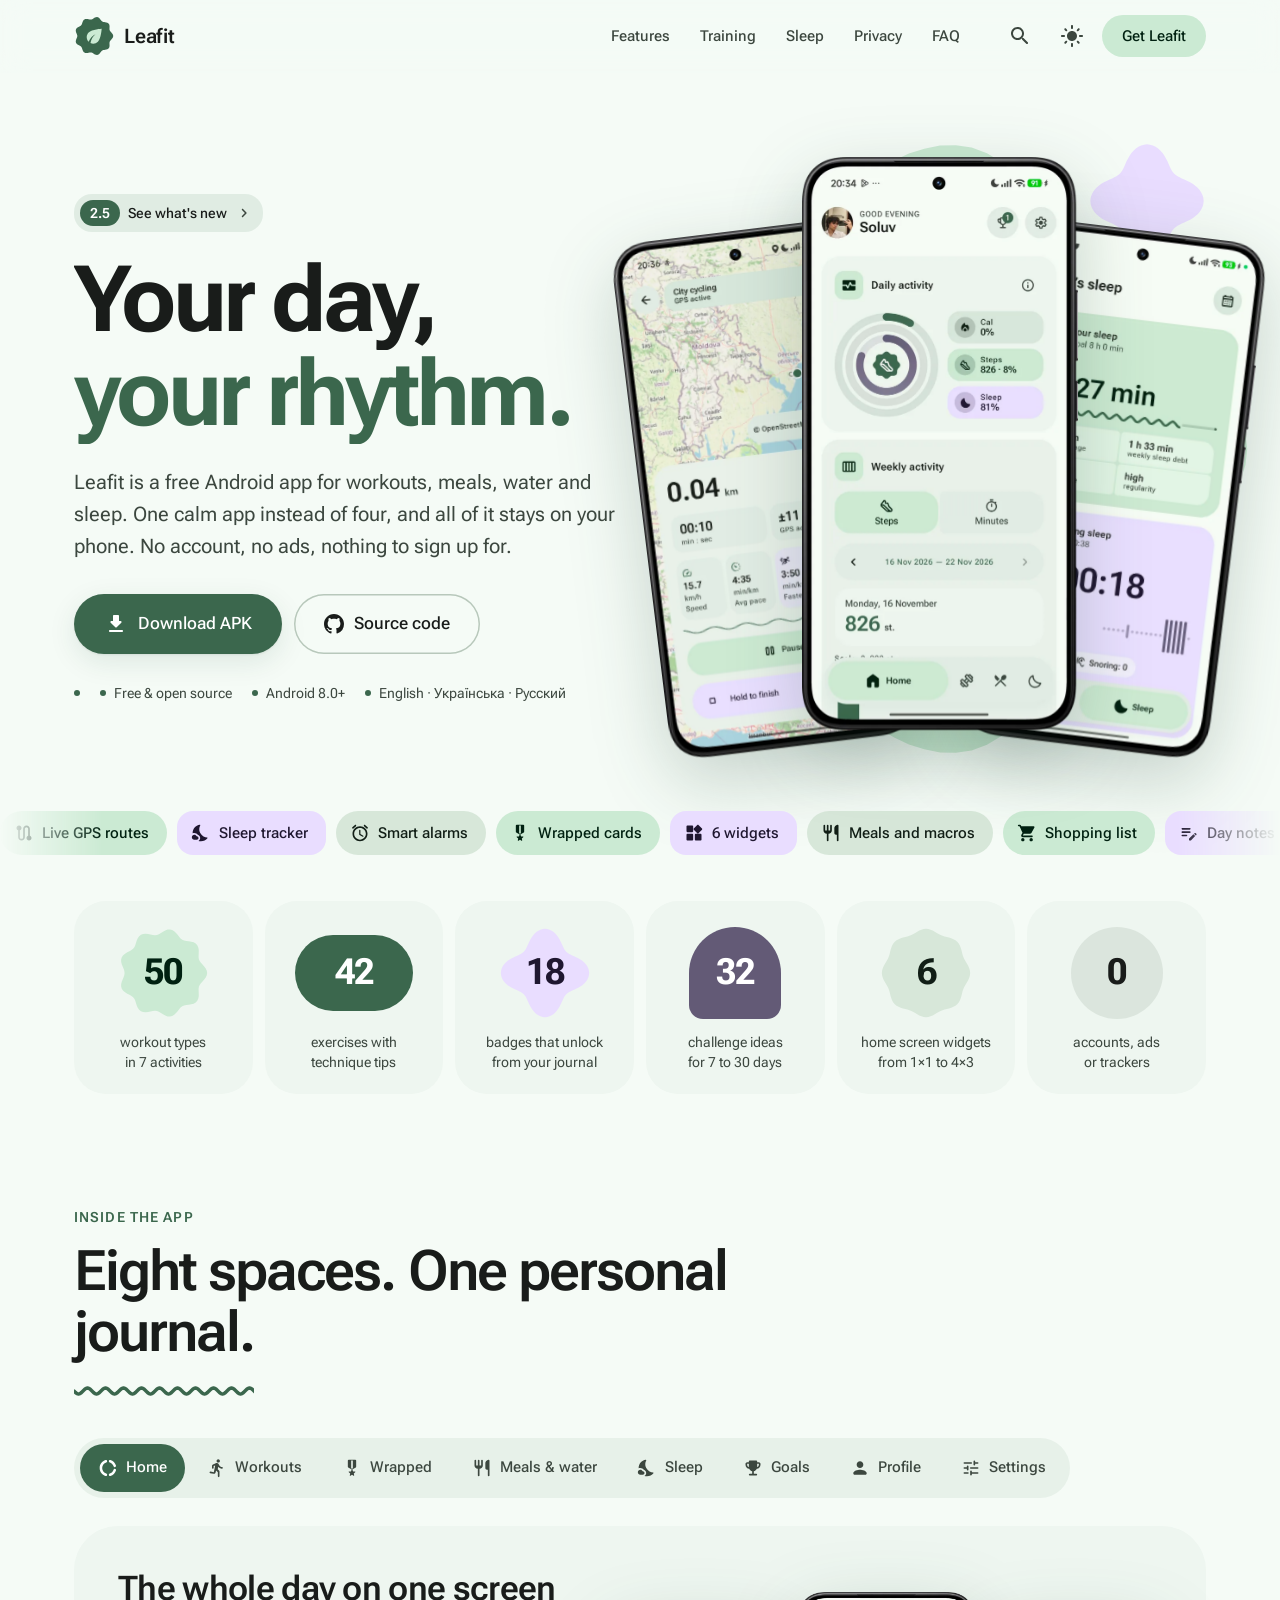
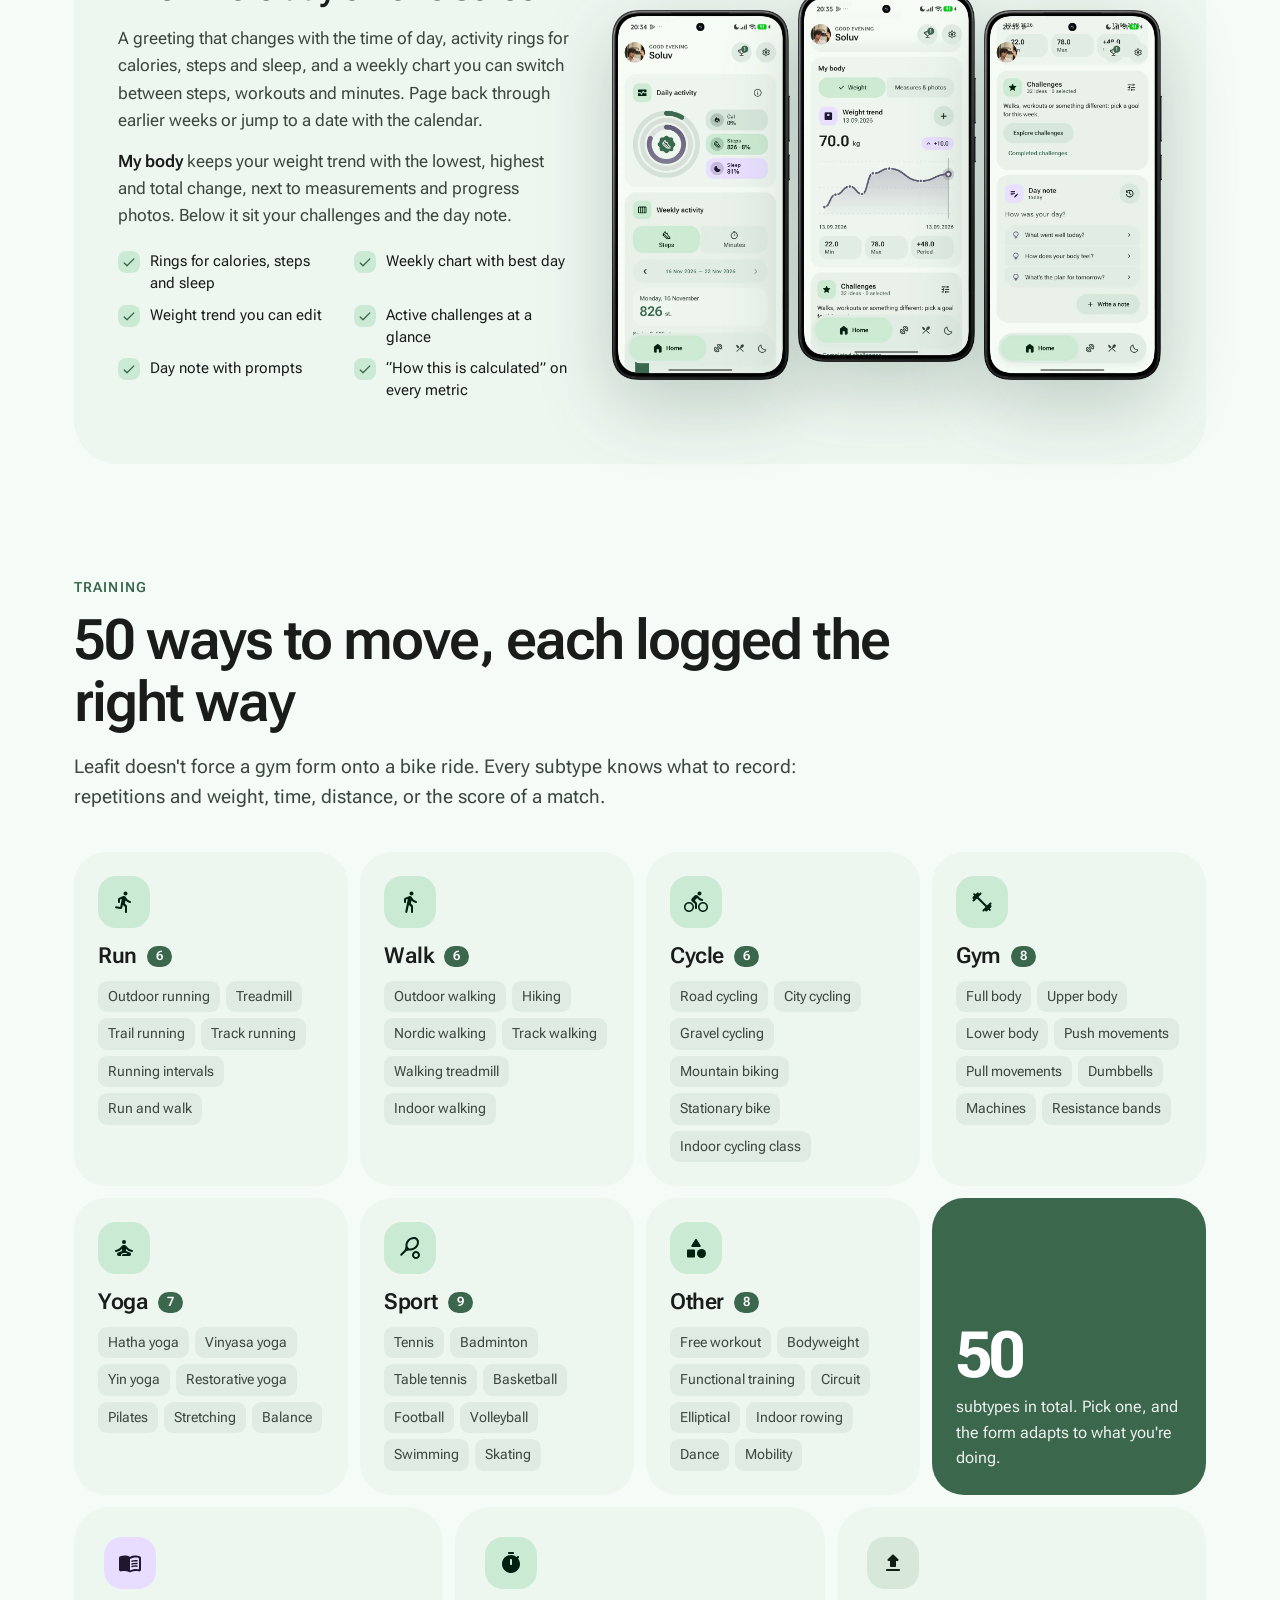
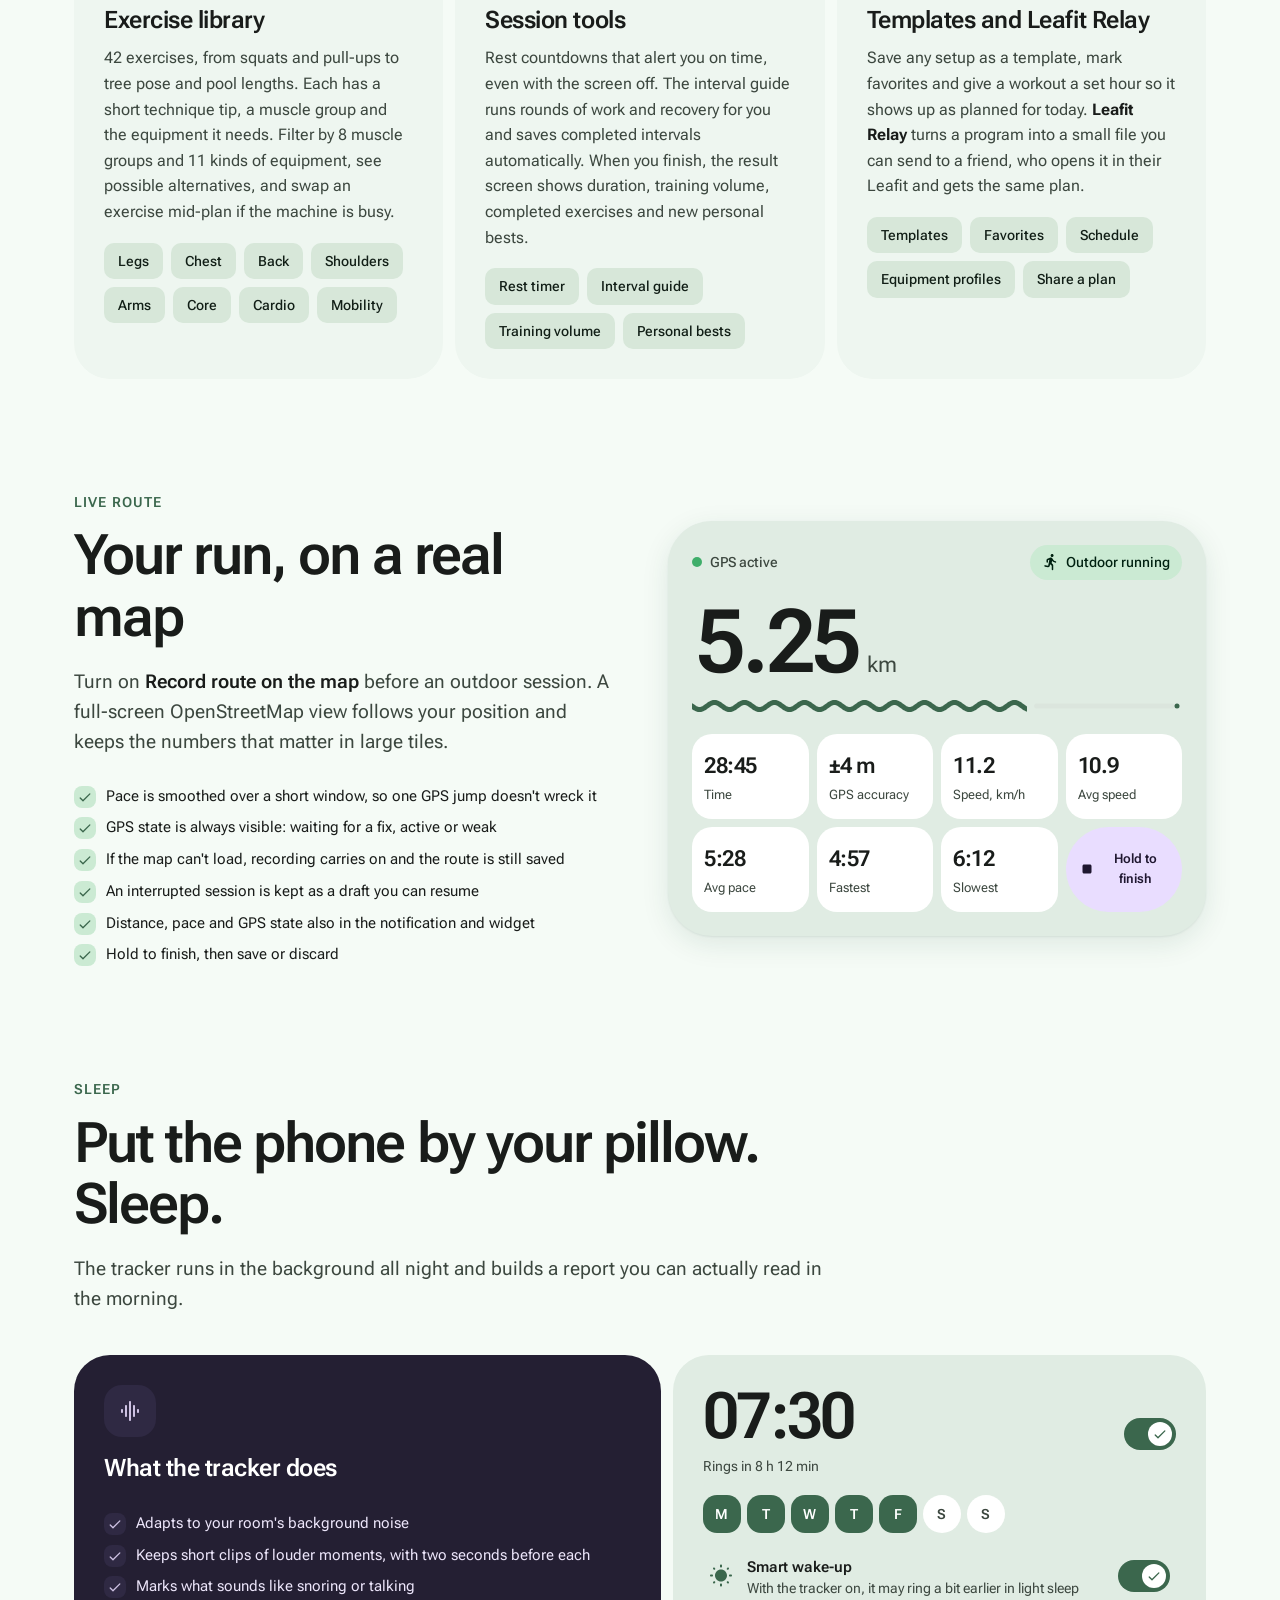
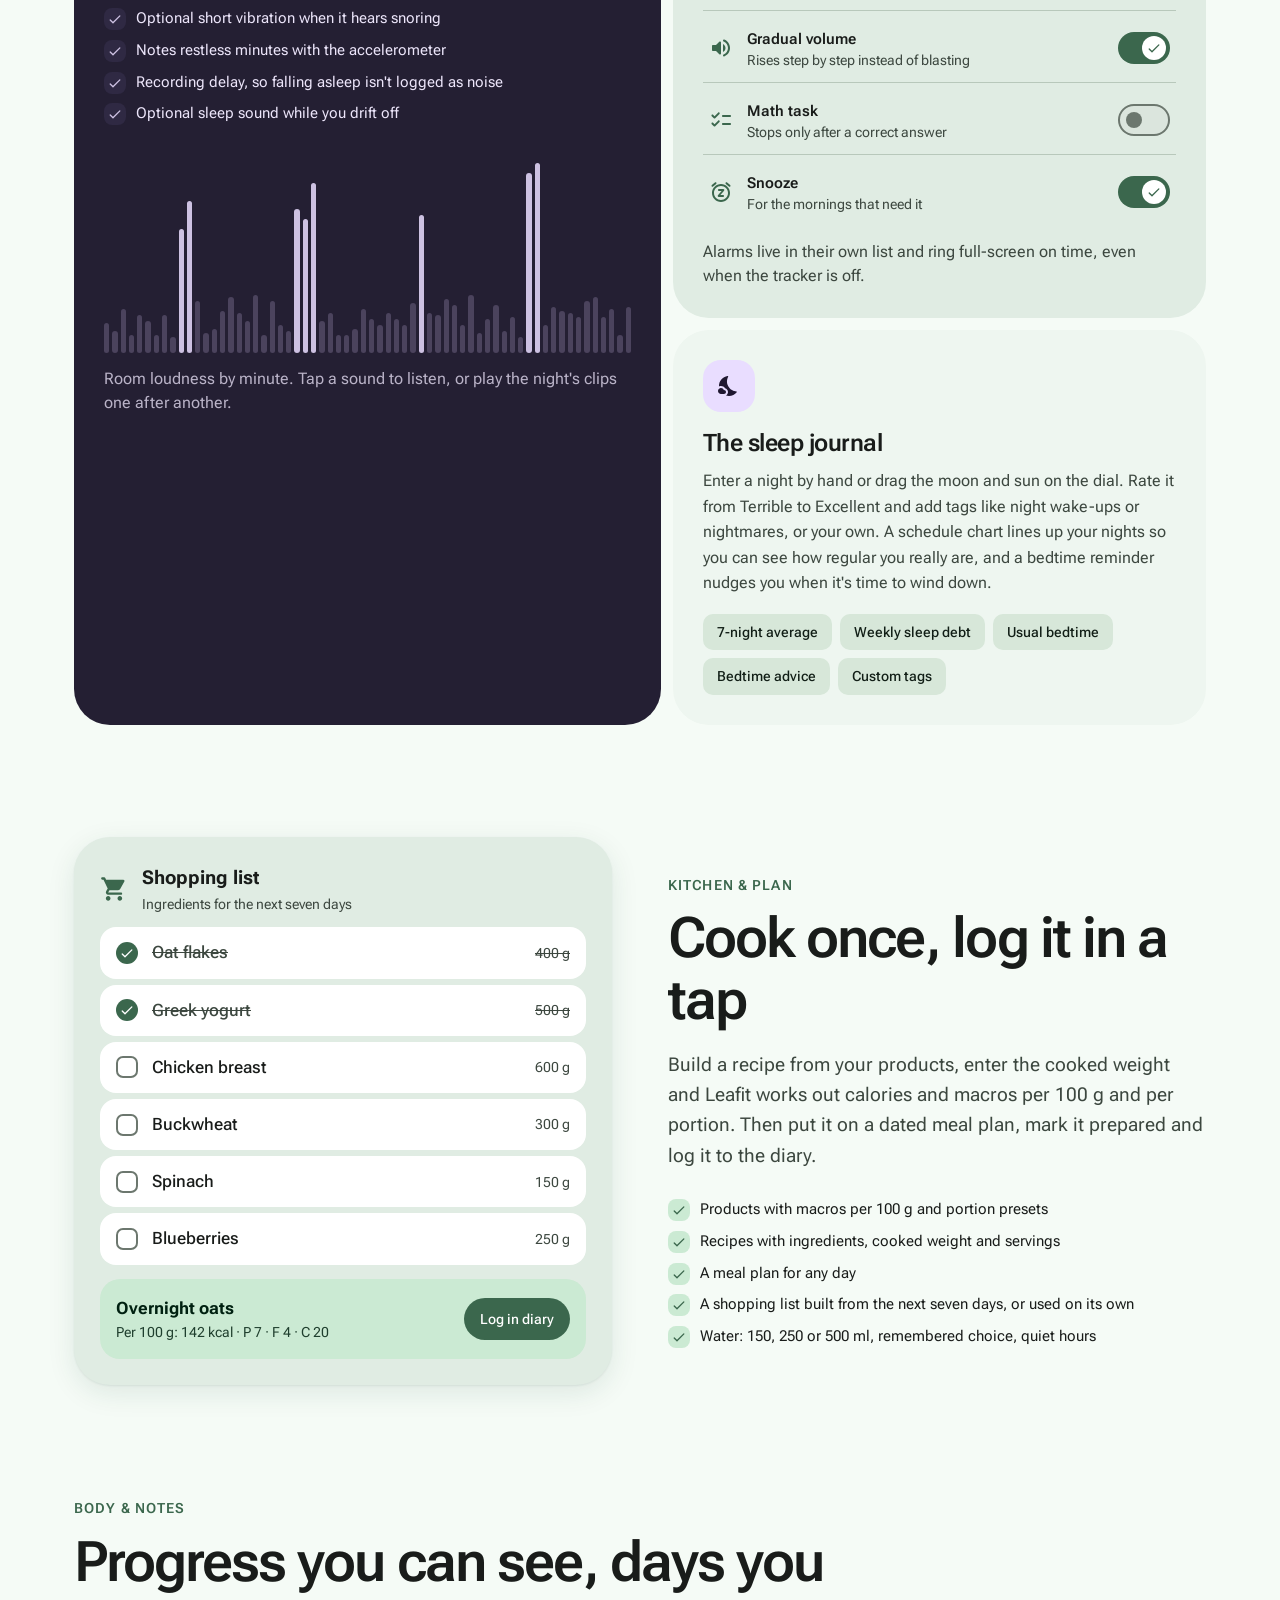
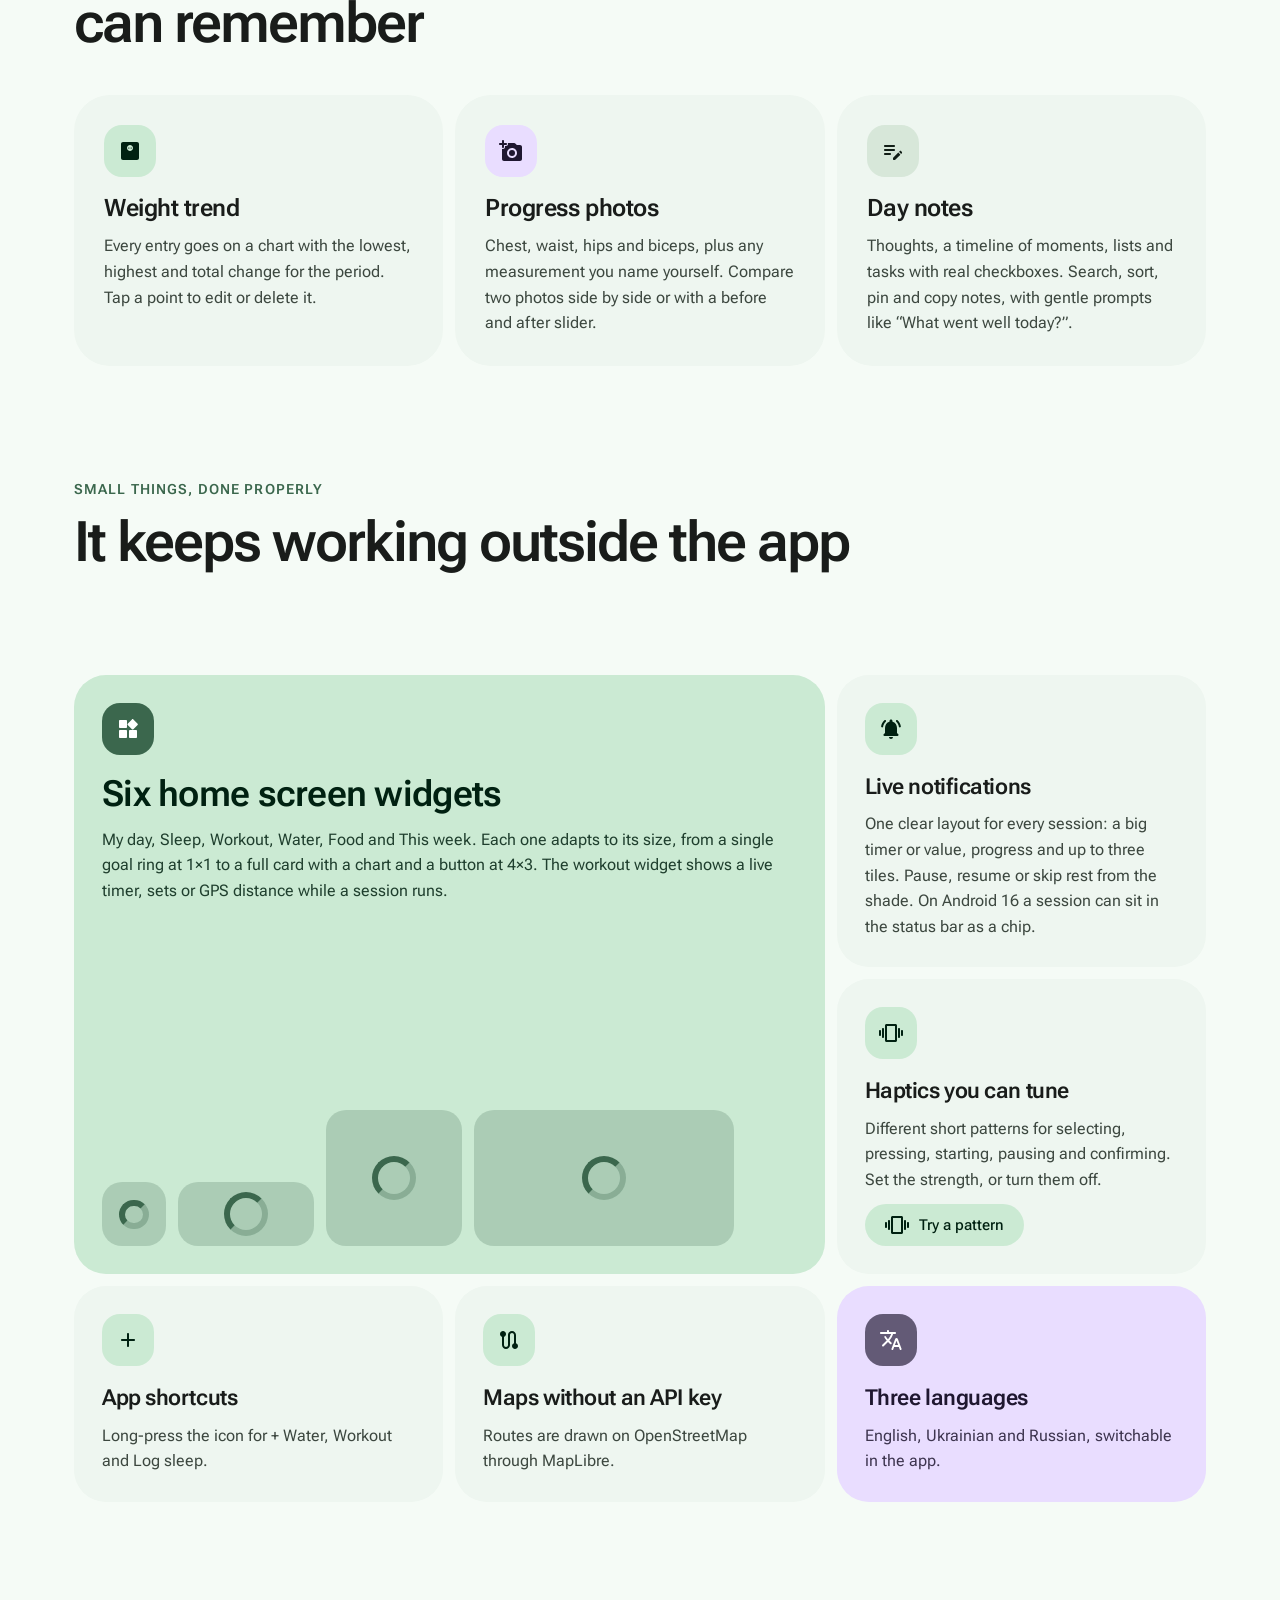
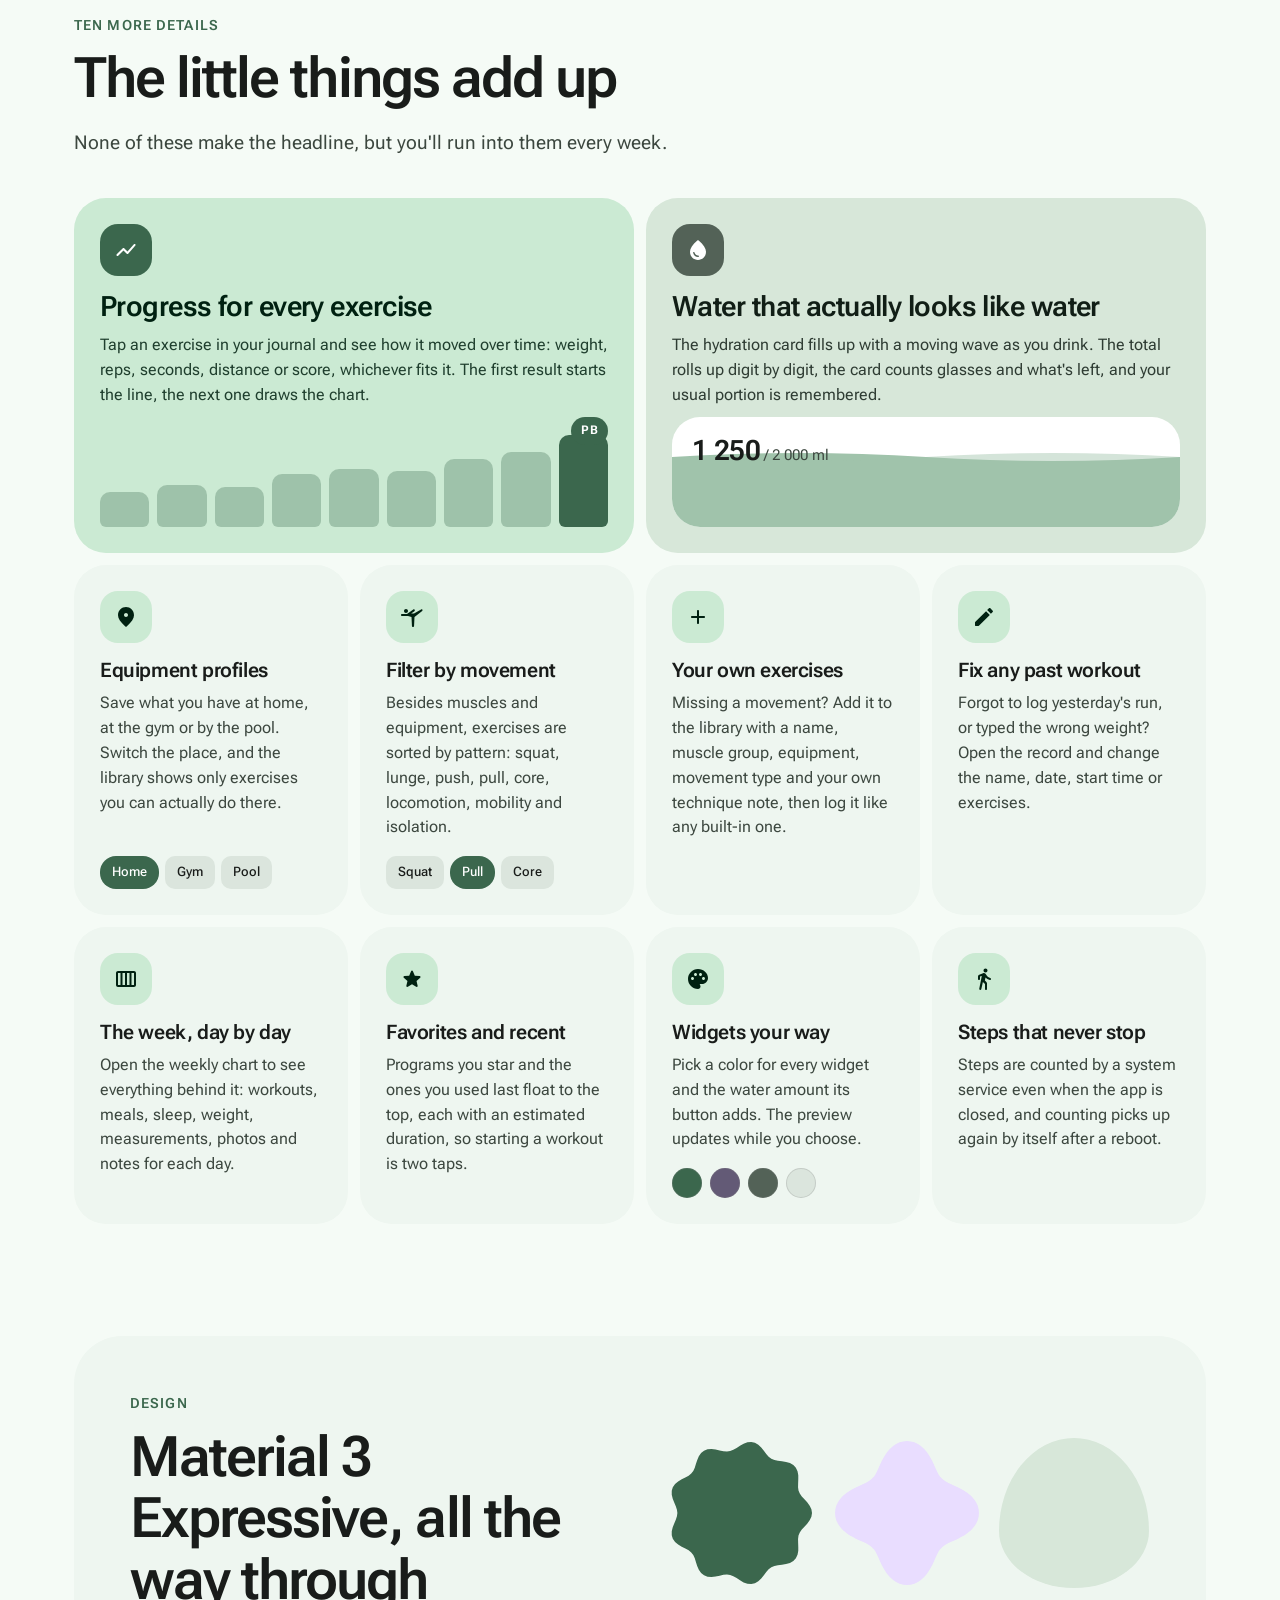
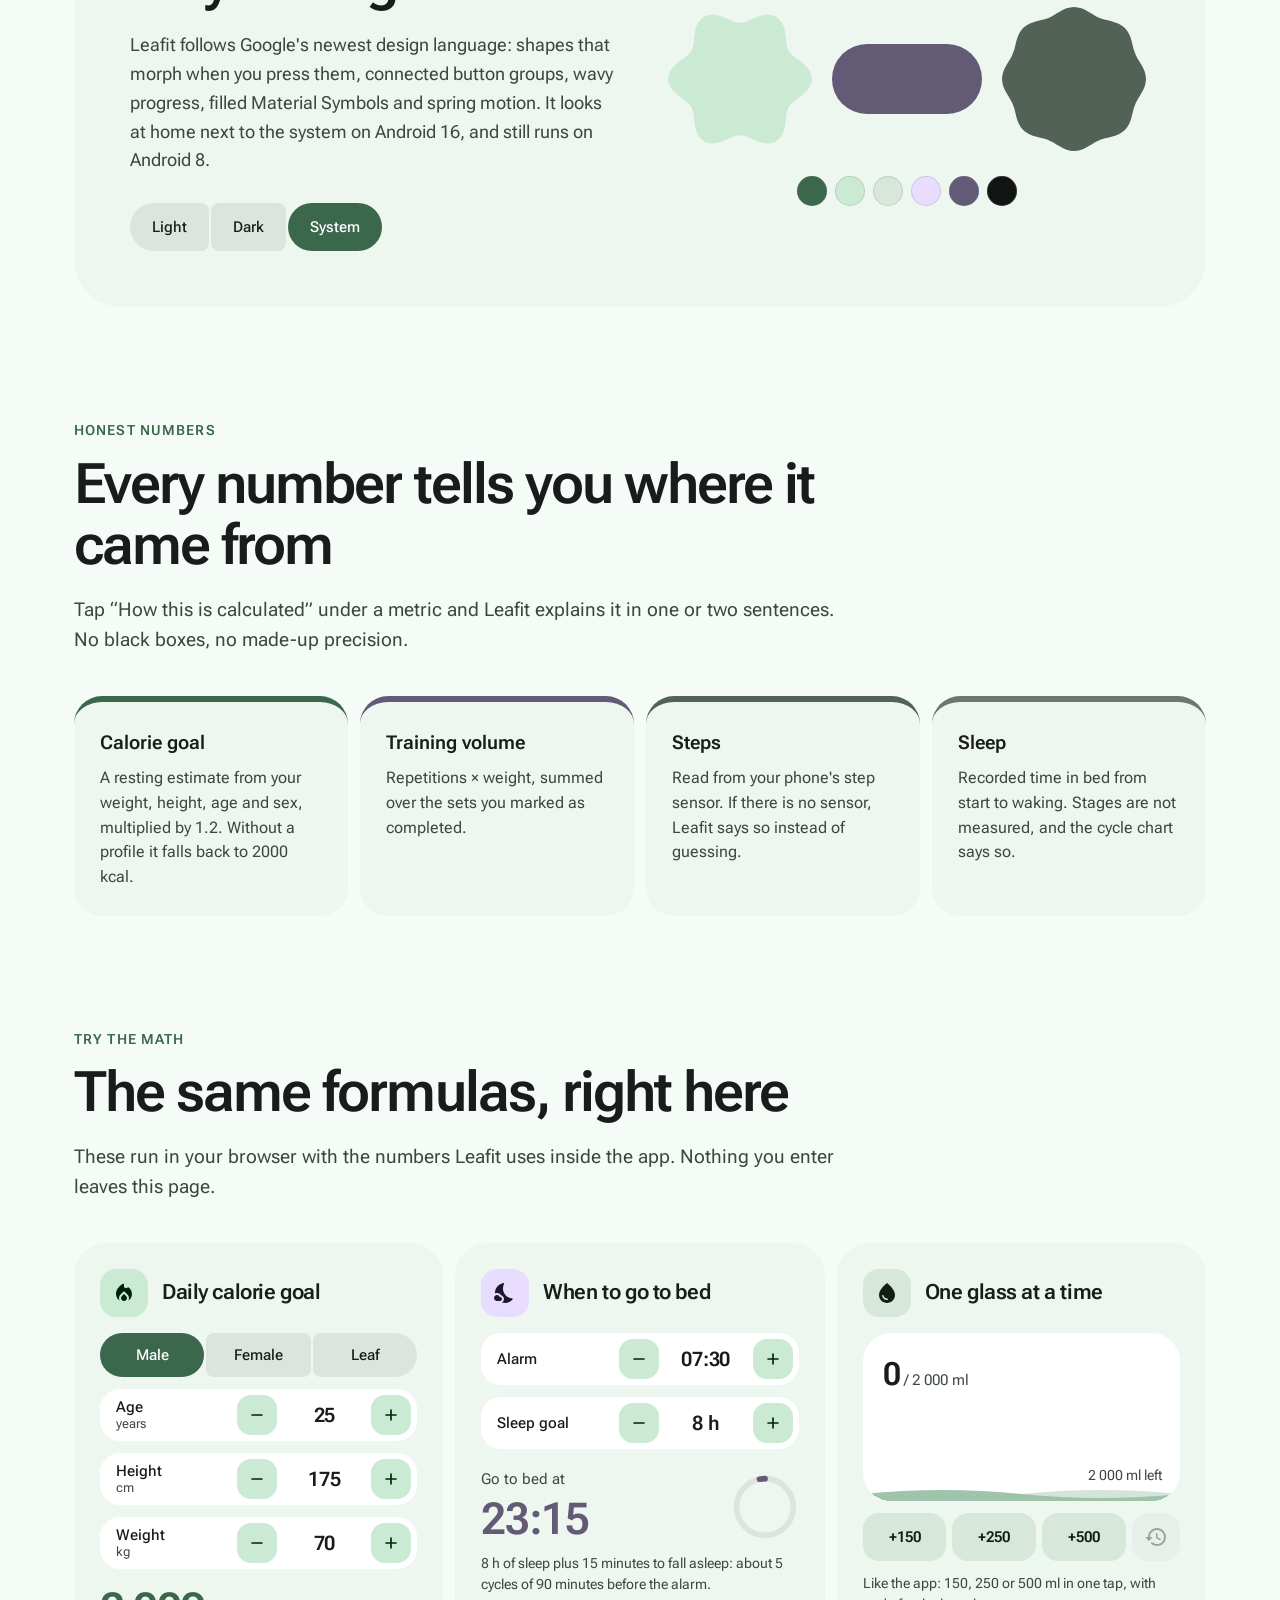
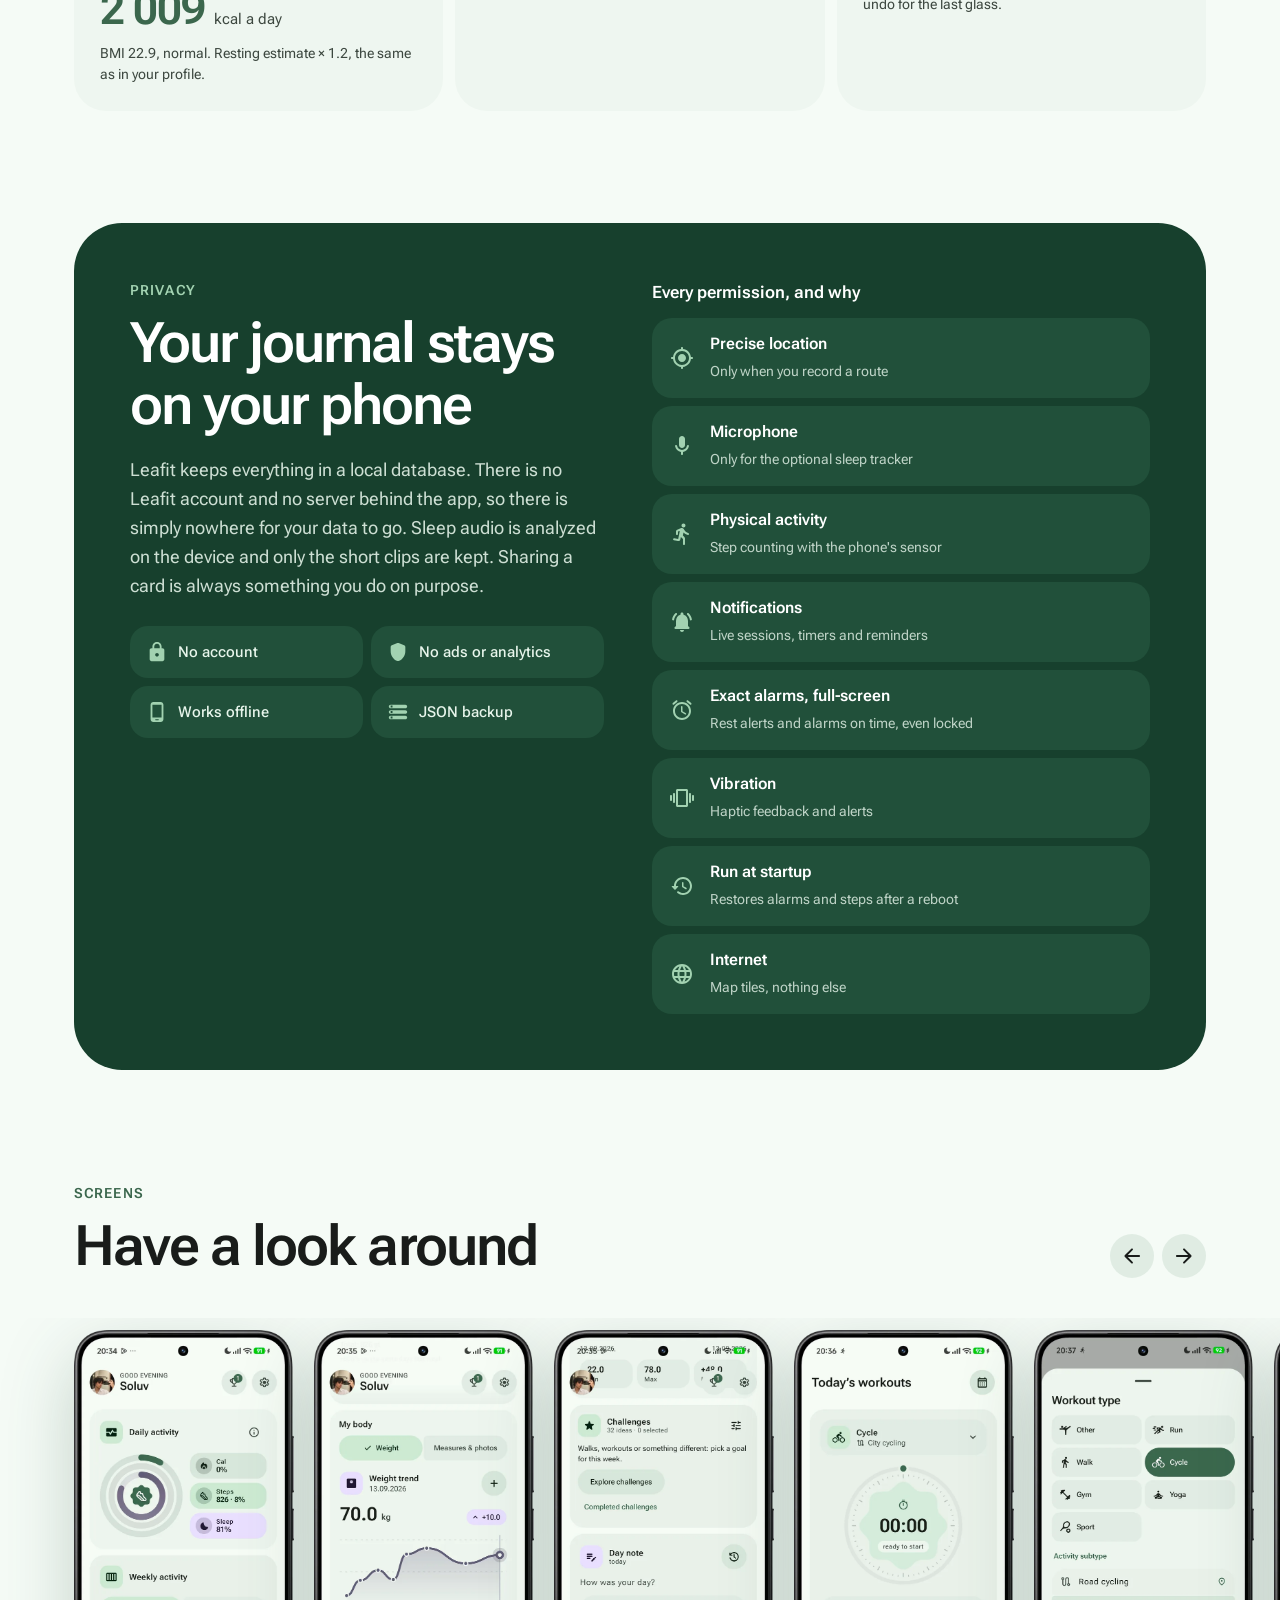
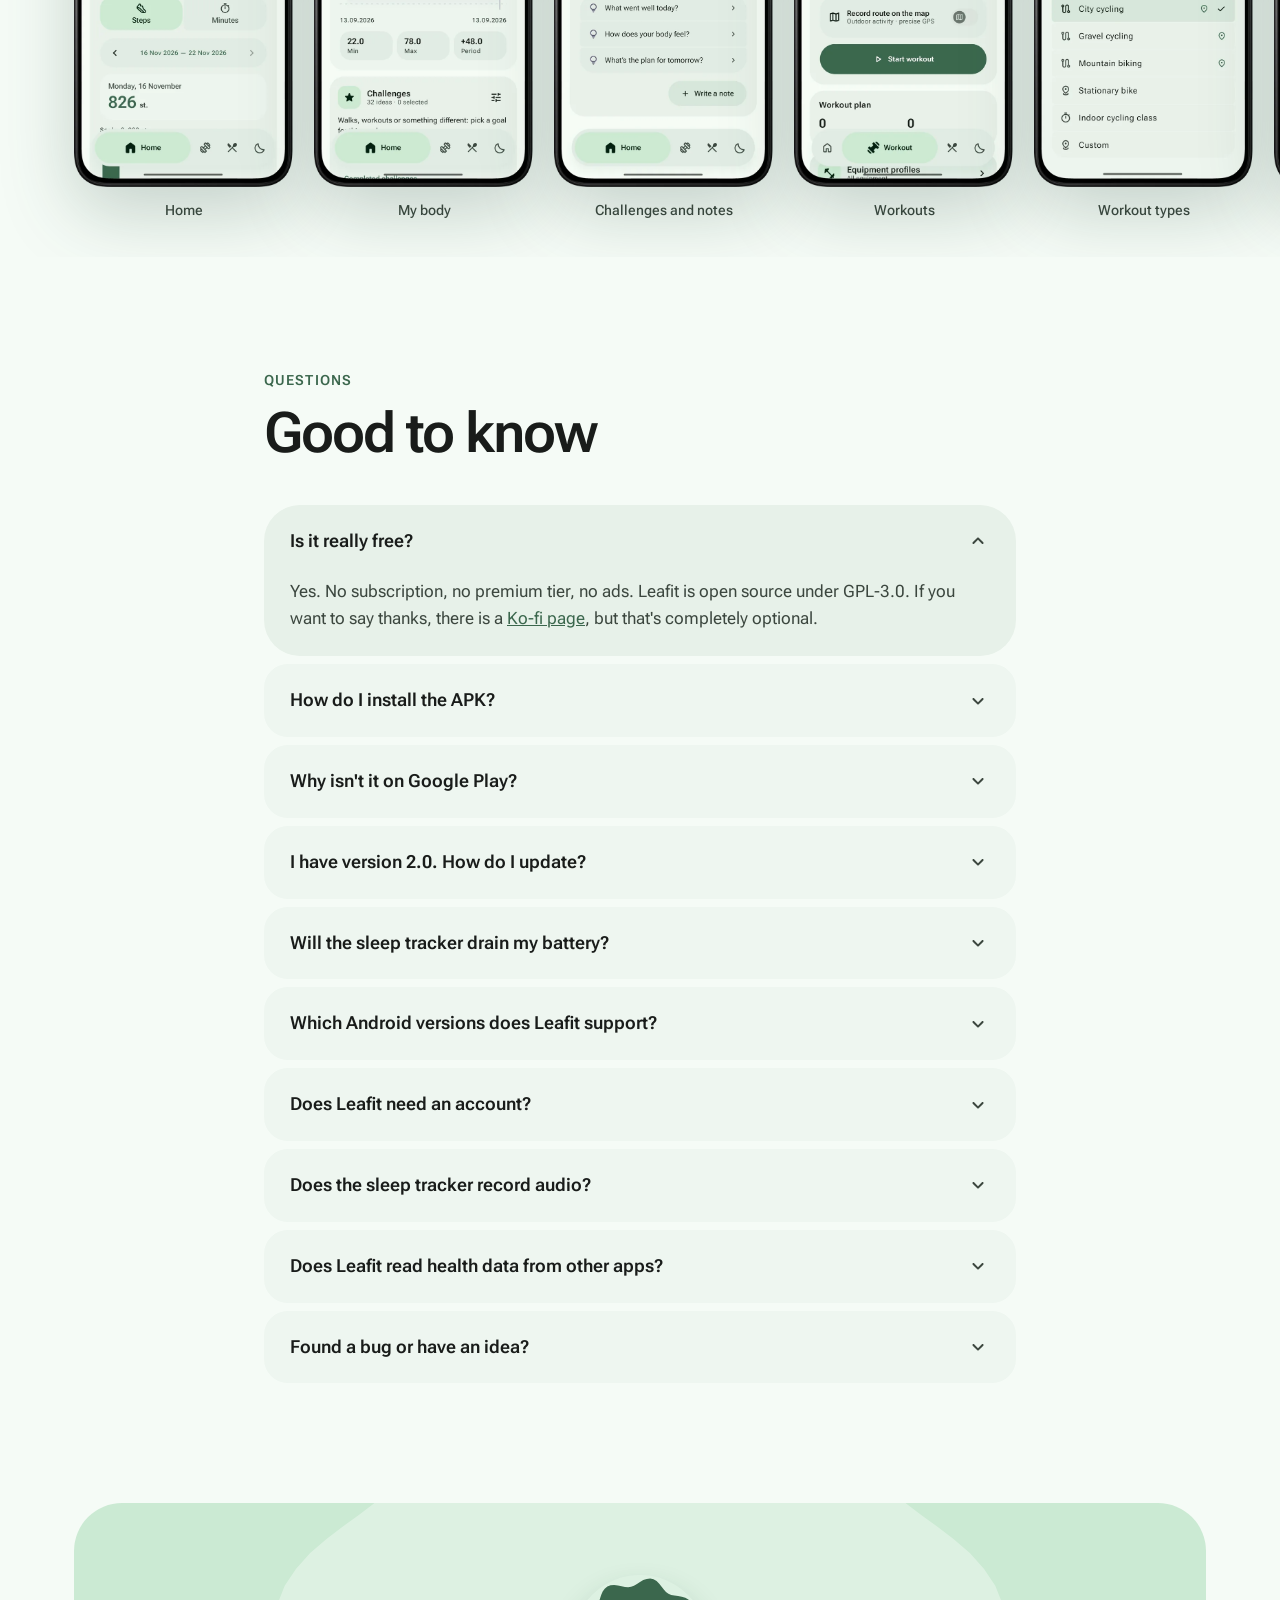
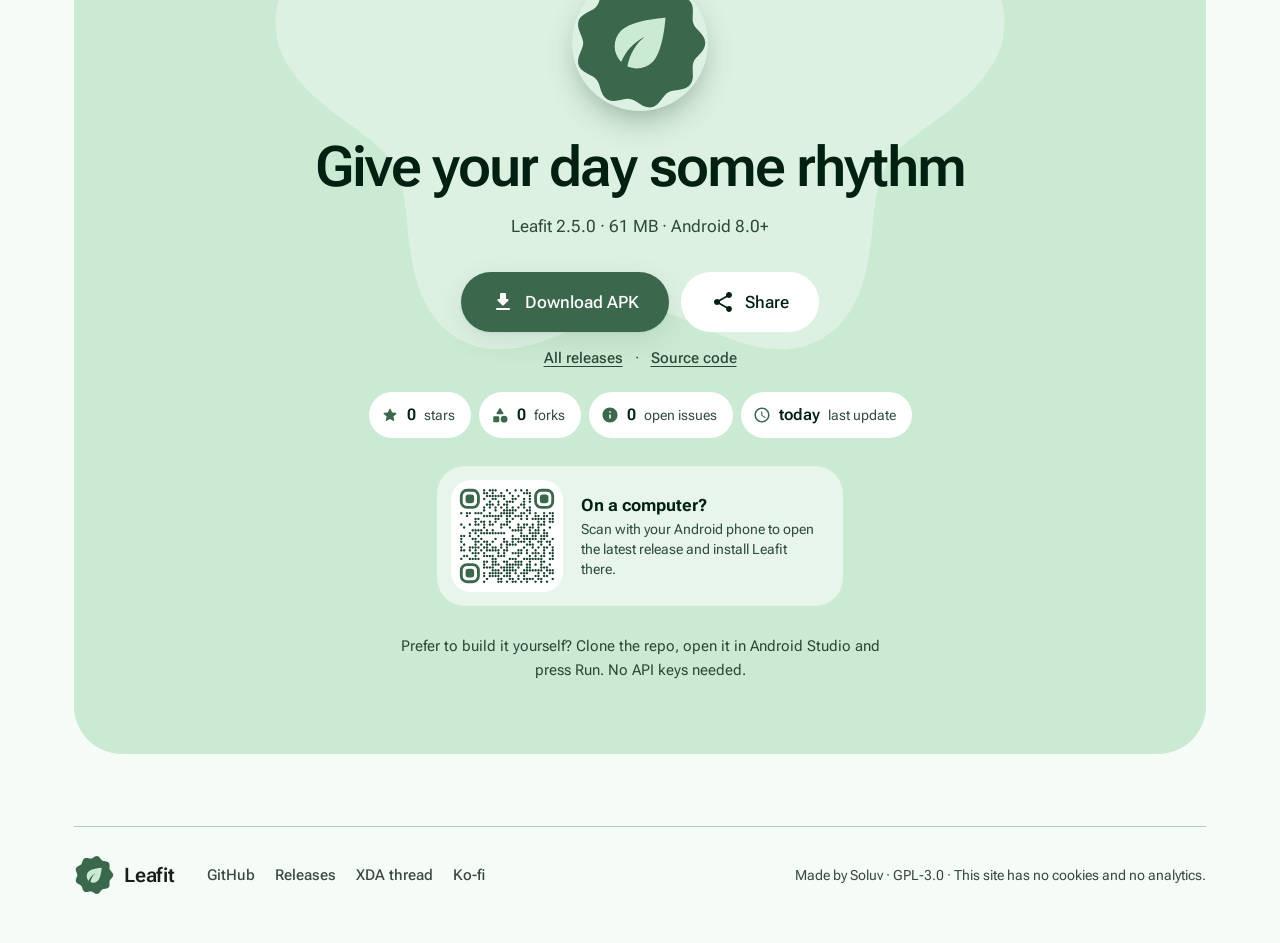
==== commit 43507dd1: "Fix square corners on hover, lighter scrolling" ====
--- a/index.html
+++ b/index.html
@@ -33,7 +33,7 @@
 <script type="application/ld+json">[{"@context":"https://schema.org","@type":"SoftwareApplication","name":"Leafit","alternateName":"Leafit Android","description":"Free open-source Android app for workouts with live GPS routes, sleep tracking with alarms, meals and macros, water reminders, challenges and day notes. No account, no ads, works offline.","applicationCategory":"HealthApplication","applicationSubCategory":"Fitness tracker","operatingSystem":"Android 8.0+","softwareVersion":"2.5.0","downloadUrl":"https://github.com/So1uv/Leafit/releases/latest/download/Leafit.apk","installUrl":"https://github.com/So1uv/Leafit/releases/latest","codeRepository":"https://github.com/So1uv/Leafit","license":"https://www.gnu.org/licenses/gpl-3.0.html","isAccessibleForFree":true,"inLanguage":["en","uk","ru"],"url":"https://leafitapp.github.io/","image":"https://leafitapp.github.io/assets/og.jpg","screenshot":["https://leafitapp.github.io/screenshots/home.webp","https://leafitapp.github.io/screenshots/gps-live.webp","https://leafitapp.github.io/screenshots/sleep-tracker.webp","https://leafitapp.github.io/screenshots/wrapped.webp","https://leafitapp.github.io/screenshots/meals.webp"],"offers":{"@type":"Offer","price":"0","priceCurrency":"USD"},"author":{"@type":"Person","name":"Soluv","url":"https://github.com/So1uv"}},{"@context":"https://schema.org","@type":"WebSite","name":"Leafit","url":"https://leafitapp.github.io/"},{"@context":"https://schema.org","@type":"FAQPage","mainEntity":[{"@type":"Question","name":"Is it really free?","acceptedAnswer":{"@type":"Answer","text":"Yes. No subscription, no premium tier, no ads. Leafit is open source under GPL-3.0."}},{"@type":"Question","name":"How do I install the APK?","acceptedAnswer":{"@type":"Answer","text":"Download Leafit.apk on your phone and open it. Android will ask you once to allow installs from your browser or file manager."}},{"@type":"Question","name":"Does Leafit need an account?","acceptedAnswer":{"@type":"Answer","text":"No. There is no account and no server. Everything is stored in a local database on your phone."}},{"@type":"Question","name":"Which Android versions does Leafit support?","acceptedAnswer":{"@type":"Answer","text":"Android 8.0 and newer. It is tested on Samsung Galaxy S10, Xiaomi 15 and Pixel 7."}},{"@type":"Question","name":"Does the sleep tracker record audio?","acceptedAnswer":{"@type":"Answer","text":"Only if you turn the tracker on. Audio is analyzed on the device and only short clips of louder moments are kept, stored locally."}}]}]</script>
 <link rel="preload" href="assets/fonts/roboto-flex-400.woff2" as="font" type="font/woff2" crossorigin>
 <link rel="preload" href="assets/fonts/roboto-flex-600.woff2" as="font" type="font/woff2" crossorigin>
-<link rel="stylesheet" href="assets/style.css?v=202611182330">
+<link rel="stylesheet" href="assets/style.css?v=202611190015">
 <script>try{var t=localStorage.getItem("leafit-theme");if(t)document.documentElement.dataset.theme=t}catch(e){}</script>
 </head>
 <body>
@@ -848,6 +848,6 @@
   <p class="lb-cap"></p>
 </dialog>
 
-<script src="assets/app.js?v=202611182330" defer></script>
+<script src="assets/app.js?v=202611190015" defer></script>
 </body>
 </html>
--- a/assets/style.css
+++ b/assets/style.css
@@ -58,17 +58,17 @@
 .ic{width:24px;height:24px;fill:currentColor;flex:none}
 :focus-visible{outline:3px solid var(--primary);outline-offset:3px}
 
-.btn{display:inline-flex;align-items:center;justify-content:center;gap:10px;height:48px;padding:0 24px;border-radius:999px;font-family:inherit;font-size:16px;font-weight:500;line-height:1;text-decoration:none;border:0;cursor:pointer;transition:border-radius .4s var(--spring),transform .2s,background-color .2s,box-shadow .2s;white-space:nowrap}
+.btn{display:inline-flex;align-items:center;justify-content:center;gap:10px;height:48px;padding:0 24px;border-radius:24px;font-family:inherit;font-size:16px;font-weight:500;line-height:1;text-decoration:none;border:0;cursor:pointer;transition:border-radius .4s var(--spring),transform .2s,background-color .2s,box-shadow .2s;white-space:nowrap}
 @media (hover:hover){.btn:hover{border-radius:16px}}
 .btn:active{transform:scale(.96);border-radius:12px}
-.btn-lg{height:60px;padding:0 30px;font-size:17px}
-.btn-sm{height:42px;padding:0 20px;font-size:15px}
+.btn-lg{height:60px;padding:0 30px;font-size:17px;border-radius:30px}
+.btn-sm{height:42px;padding:0 20px;font-size:15px;border-radius:21px}
 .btn-filled{background:var(--primary);color:var(--on-primary);box-shadow:var(--shadow)}
 .btn-tonal{background:var(--primary-c);color:var(--on-primary-c)}
 .btn-outline{background:transparent;color:var(--on-bg);box-shadow:inset 0 0 0 1.5px var(--outline-v)}
 @media (hover:hover){.btn-outline:hover{background:var(--c)}}
 .btn .gh{width:20px;height:20px}
-.icon-btn{display:inline-grid;place-items:center;width:44px;height:44px;border-radius:999px;border:0;background:transparent;color:var(--on-var);cursor:pointer;transition:background-color .2s,border-radius .35s var(--spring)}
+.icon-btn{display:inline-grid;place-items:center;width:44px;height:44px;border-radius:22px;border:0;background:transparent;color:var(--on-var);cursor:pointer;transition:background-color .2s,border-radius .35s var(--spring)}
 @media (hover:hover){.icon-btn:hover{background:var(--c-high);border-radius:14px}}
 .icon-btn.tonal{background:var(--c-high);color:var(--on-bg)}
 @media (hover:hover){.icon-btn.tonal:hover{background:var(--c-highest)}}
@@ -86,12 +86,12 @@
 @keyframes leaf{0%,100%{transform:rotate(0) scale(1)}50%{transform:rotate(-10deg) scale(1.06)}}
 
 .bar{position:sticky;top:0;z-index:20;background:color-mix(in srgb,var(--bg) 82%,transparent);backdrop-filter:blur(14px);-webkit-backdrop-filter:blur(14px);border-bottom:1px solid transparent;transition:border-color .3s}
-.bar.scrolled{background:color-mix(in srgb,var(--c) 96%,transparent)}
+.bar.scrolled{background:color-mix(in srgb,var(--c) 96%,transparent);backdrop-filter:none;-webkit-backdrop-filter:none}
 .bar-in{display:flex;align-items:center;gap:24px;height:72px;transition:height .45s var(--emph)}
 .bar.scrolled .bar-in{height:62px}
 .brand{display:flex;align-items:center;gap:10px;color:var(--on-bg);text-decoration:none;font-weight:600;font-size:20px;letter-spacing:-.01em}
 .nav{display:flex;gap:2px;margin-left:auto}
-.nav a{color:var(--on-var);text-decoration:none;font-weight:500;font-size:15px;padding:10px 14px;border-radius:999px;transition:background-color .2s,border-radius .35s var(--spring)}
+.nav a{color:var(--on-var);text-decoration:none;font-weight:500;font-size:15px;padding:10px 14px;border-radius:22px;transition:background-color .2s,border-radius .35s var(--spring)}
 @media (hover:hover){.nav a:hover{color:var(--on-bg)}}
 .bar-end{display:flex;align-items:center;gap:8px}
 .moon{display:none}
@@ -105,7 +105,7 @@
 .hero{padding:56px 0 24px;overflow-x:clip}
 .hero-in{display:grid;grid-template-columns:1.05fr 1fr;gap:40px;align-items:center}
 .chip{display:inline-flex;align-items:center;gap:8px;padding:6px 10px 6px 6px;border-radius:999px;font-size:14px;font-weight:500;text-decoration:none}
-.chip-new{background:var(--c-high);color:var(--on-bg);transition:background-color .2s,border-radius .35s var(--spring)}
+.chip-new{border-radius:18px;background:var(--c-high);color:var(--on-bg);transition:background-color .2s,border-radius .35s var(--spring)}
 @media (hover:hover){.chip-new:hover{background:var(--c-highest);border-radius:12px}}
 .chip-new b{background:var(--primary);color:var(--on-primary);border-radius:999px;padding:2px 10px;font-weight:600}
 .chip-new .ic{width:18px;height:18px;color:var(--on-var)}
@@ -171,9 +171,9 @@
 
 .tabs{position:relative;display:flex;gap:4px;padding:6px;border-radius:999px;background:var(--c);width:max-content;max-width:100%;overflow-x:auto;scrollbar-width:none;margin-bottom:28px}
 .tabs::-webkit-scrollbar{display:none}
-.tabs .ind{position:absolute;left:0;top:6px;height:48px;width:0;border-radius:999px;background:var(--primary);transition:transform .55s var(--spring),width .55s var(--spring),border-radius .3s;pointer-events:none}
+.tabs .ind{position:absolute;left:0;top:6px;height:48px;width:0;border-radius:24px;background:var(--primary);transition:transform .55s var(--spring),width .55s var(--spring),border-radius .3s;pointer-events:none}
 .tabs.pressing .ind{border-radius:20px}
-.tabs button{position:relative;z-index:1;flex:none;display:inline-flex;align-items:center;gap:8px;height:48px;padding:0 18px;border:0;border-radius:999px;background:transparent;color:var(--on-var);font-family:inherit;font-size:15px;font-weight:500;line-height:1;cursor:pointer;white-space:nowrap;transition:background-color .25s,color .25s,border-radius .4s var(--spring)}
+.tabs button{position:relative;z-index:1;flex:none;display:inline-flex;align-items:center;gap:8px;height:48px;padding:0 18px;border:0;border-radius:24px;background:transparent;color:var(--on-var);font-family:inherit;font-size:15px;font-weight:500;line-height:1;cursor:pointer;white-space:nowrap;transition:background-color .25s,color .25s,border-radius .4s var(--spring)}
 .tabs button .ic{width:20px;height:20px}
 @media (hover:hover){.tabs button:not([aria-selected="true"]):hover{color:var(--on-bg)}.tabs button:hover::before{opacity:.08}}
 .tabs button[aria-selected="true"]{color:var(--on-primary);background:transparent}
@@ -200,7 +200,7 @@
 .checks.light li::before{background-color:var(--night-2);background-image:url("data:image/svg+xml,%3Csvg xmlns='http://www.w3.org/2000/svg' viewBox='0 0 24 24'%3E%3Cpath fill='%23CDC1E2' d='M9 16.2 5.5 12.7a1 1 0 0 0-1.4 1.4l4.2 4.2a1 1 0 0 0 1.4 0L20 8a1 1 0 0 0-1.4-1.4z'/%3E%3C/svg%3E")}
 .chips{display:flex;flex-wrap:wrap;gap:8px;margin-top:18px}
 .chips li{padding:7px 14px;border-radius:10px;background:var(--secondary-c);color:var(--on-secondary-c);font-size:14px;font-weight:500;transition:border-radius .35s var(--spring)}
-@media (hover:hover){.chips li:hover{border-radius:999px}}
+@media (hover:hover){.chips li:hover{border-radius:18px}}
 .note{display:flex;gap:10px;align-items:flex-start;padding:14px 16px;border-radius:18px;background:var(--tertiary-c);color:var(--on-tertiary-c)!important;font-size:15px;line-height:1.5}
 .note .ic{width:20px;height:20px;margin-top:2px}
 .trio{display:grid;grid-template-columns:repeat(3,minmax(0,1fr));gap:8px;align-items:end}
@@ -250,7 +250,7 @@
 .tiles div{padding:14px 12px;border-radius:20px;background:var(--c-lowest);display:flex;flex-direction:column;gap:2px;min-width:0}
 .tiles b{font-size:22px;font-weight:600;letter-spacing:-.02em}
 .tiles span{font-size:12.5px;color:var(--on-var)}
-.tiles .hold{flex-direction:row;align-items:center;justify-content:center;gap:6px;background:var(--tertiary-c);color:var(--on-tertiary-c);font-size:13px;font-weight:600;text-align:center;border-radius:999px}
+.tiles .hold{flex-direction:row;align-items:center;justify-content:center;gap:6px;background:var(--tertiary-c);color:var(--on-tertiary-c);font-size:13px;font-weight:600;text-align:center;border-radius:60px}
 .tiles .hold .ic{width:18px;height:18px}
 
 .sleep-grid{display:grid;grid-template-columns:1.1fr 1fr;gap:12px}
@@ -334,9 +334,9 @@
 .design-copy>p:not(.kicker){margin-top:20px;color:var(--on-var);font-size:18px}
 .seg{display:inline-flex;gap:2px;margin-top:28px}
 .seg button{height:48px;padding:0 22px;border:0;background:var(--c-highest);color:var(--on-bg);font-family:inherit;font-size:15px;font-weight:500;cursor:pointer;border-radius:8px;transition:border-radius .4s var(--spring),background-color .2s,color .2s}
-.seg button:first-child{border-radius:999px 8px 8px 999px}
-.seg button:last-child{border-radius:8px 999px 999px 8px}
-.seg button[aria-pressed="true"]{background:var(--primary);color:var(--on-primary);border-radius:999px}
+.seg button:first-child{border-radius:24px 8px 8px 24px}
+.seg button:last-child{border-radius:8px 24px 24px 8px}
+.seg button[aria-pressed="true"]{background:var(--primary);color:var(--on-primary);border-radius:24px}
 @media (hover:hover){.seg button:hover:not([aria-pressed="true"]){border-radius:18px}}
 .specimens{display:grid;grid-template-columns:repeat(3,minmax(0,1fr));gap:16px;align-items:center;justify-items:center}
 .spec{width:100%;aspect-ratio:1;max-width:150px;display:grid;place-items:center;transition:transform .7s var(--spring),border-radius .7s var(--spring)}
@@ -347,7 +347,7 @@
 .sp3{background:var(--secondary-c);border-radius:50%/62% 62% 38% 38%}
 @media (hover:hover){.sp3:hover{border-radius:24px;transform:none}}
 .sp4 svg{fill:var(--primary-c)}
-.sp5{background:var(--tertiary);border-radius:999px;aspect-ratio:auto;height:70px}
+.sp5{background:var(--tertiary);border-radius:35px;aspect-ratio:auto;height:70px}
 @media (hover:hover){.sp5:hover{border-radius:18px;transform:none}}
 .sp6 svg{fill:var(--secondary)}
 .swatches{grid-column:1/-1;display:flex;flex-wrap:wrap;gap:8px;margin-top:8px}
@@ -454,7 +454,7 @@
 @keyframes bdin{from{opacity:0}}
 .reel figure{transition:transform .5s var(--spring)}
 .chips li,.act li{transition:border-radius .35s var(--spring),background-color .2s,color .2s}
-@media (hover:hover){.act li:hover{border-radius:999px;background:var(--primary-c);color:var(--on-primary-c)}}
+@media (hover:hover){.act li:hover{border-radius:16px;background:var(--primary-c);color:var(--on-primary-c)}}
 .days i{cursor:pointer}
 .days i:active{scale:.88}
 .seg button:active,.tabs button:active{scale:.96}
@@ -487,7 +487,7 @@
 
 .dock{position:fixed;left:50%;bottom:calc(14px + env(safe-area-inset-bottom));z-index:30;display:none;align-items:center;gap:4px;padding:6px;border-radius:999px;background:color-mix(in srgb,var(--c-high) 88%,transparent);backdrop-filter:blur(16px);-webkit-backdrop-filter:blur(16px);box-shadow:0 2px 6px rgba(0,0,0,.08),0 12px 32px rgba(0,0,0,.16);transform:translate(-50%,calc(100% + 30px));transition:transform .55s var(--emph)}
 .dock.show{transform:translate(-50%,0)}
-.dock a{position:relative;overflow:hidden;isolation:isolate;display:inline-flex;align-items:center;gap:0;height:48px;padding:0 12px;border-radius:999px;color:var(--on-var);text-decoration:none;font-size:14px;font-weight:600;transition:background-color .35s var(--ease),color .35s,gap .45s var(--emph),padding .45s var(--emph)}
+.dock a{position:relative;overflow:hidden;isolation:isolate;display:inline-flex;align-items:center;gap:0;height:48px;padding:0 12px;border-radius:24px;color:var(--on-var);text-decoration:none;font-size:14px;font-weight:600;transition:background-color .35s var(--ease),color .35s,gap .45s var(--emph),padding .45s var(--emph)}
 .dock a span{max-width:0;opacity:0;overflow:hidden;white-space:nowrap;transition:max-width .45s var(--emph),opacity .3s}
 .dock a.on{background:var(--secondary-c);color:var(--on-secondary-c);gap:8px;padding:0 16px 0 14px}
 .dock a.on span{max-width:90px;opacity:1}
@@ -622,7 +622,7 @@
 @media (max-width:420px){
   .wrap{padding:0 16px}
   .tabs{margin-left:-16px;margin-right:-16px;padding:6px 16px}
-  .btn-lg{height:56px;padding:0 22px}
+  .btn-lg{height:56px;padding:0 22px;border-radius:28px}
   .cta .btn{flex:1 1 100%}
   .stage{height:400px}
   .phone{width:150px}
@@ -730,7 +730,7 @@
 .spark b{position:absolute;right:0;top:0;padding:4px 10px;border-radius:999px;background:var(--primary);color:var(--on-primary);font-size:12px;letter-spacing:.04em;opacity:0;transform:translateY(8px) scale(.8);transition:opacity .4s .7s,transform .6s var(--spring) .7s}
 .in .spark i{transform:none}
 .in .spark b{opacity:1;transform:none}
-.spark i:hover{border-radius:999px}
+.spark i:hover{border-radius:20px}
 .glass{--wfill:color-mix(in srgb,var(--primary) 30%,var(--primary-c));position:relative;height:110px;margin-top:auto;border-radius:28px;background:var(--c-lowest);overflow:hidden;isolation:isolate}
 .glass .fill{position:absolute;left:0;right:0;bottom:0;height:58%;background:var(--wfill);transform:translateY(100%);transition:transform 1.4s var(--emph) .2s}
 .in .glass .fill{transform:none}
@@ -744,8 +744,8 @@
 .glass span b{font-size:28px;font-weight:600;color:var(--on-bg);letter-spacing:-.02em}
 .minichips{display:flex;flex-wrap:wrap;gap:6px;margin:auto 0 0;padding:6px 0 0;list-style:none}
 .minichips li{padding:6px 12px;border-radius:10px;background:var(--c-highest);font-size:13px;font-weight:500;transition:border-radius .4s var(--spring),background-color .25s}
-.minichips li.on{background:var(--primary);color:var(--on-primary);border-radius:999px}
-.f:hover .minichips li{border-radius:999px}
+.minichips li.on{background:var(--primary);color:var(--on-primary);border-radius:16px}
+.f:hover .minichips li{border-radius:16px}
 .swatches{display:flex;gap:8px;margin-top:auto;padding-top:6px}
 .swatches i{width:30px;height:30px;border-radius:50%;transition:border-radius .45s var(--spring),transform .45s var(--spring)}
 .swatches i:nth-child(1){background:var(--primary)}
@@ -954,6 +954,7 @@
   .pal-foot{display:none}
   .pal-list li kbd{display:none}
 }
+.off *,.off::before,.off::after{animation-play-state:paused!important}
 @media (prefers-reduced-motion:reduce){
   *,*::before,*::after{animation:none!important;transition:none!important}
   html{scroll-behavior:auto}
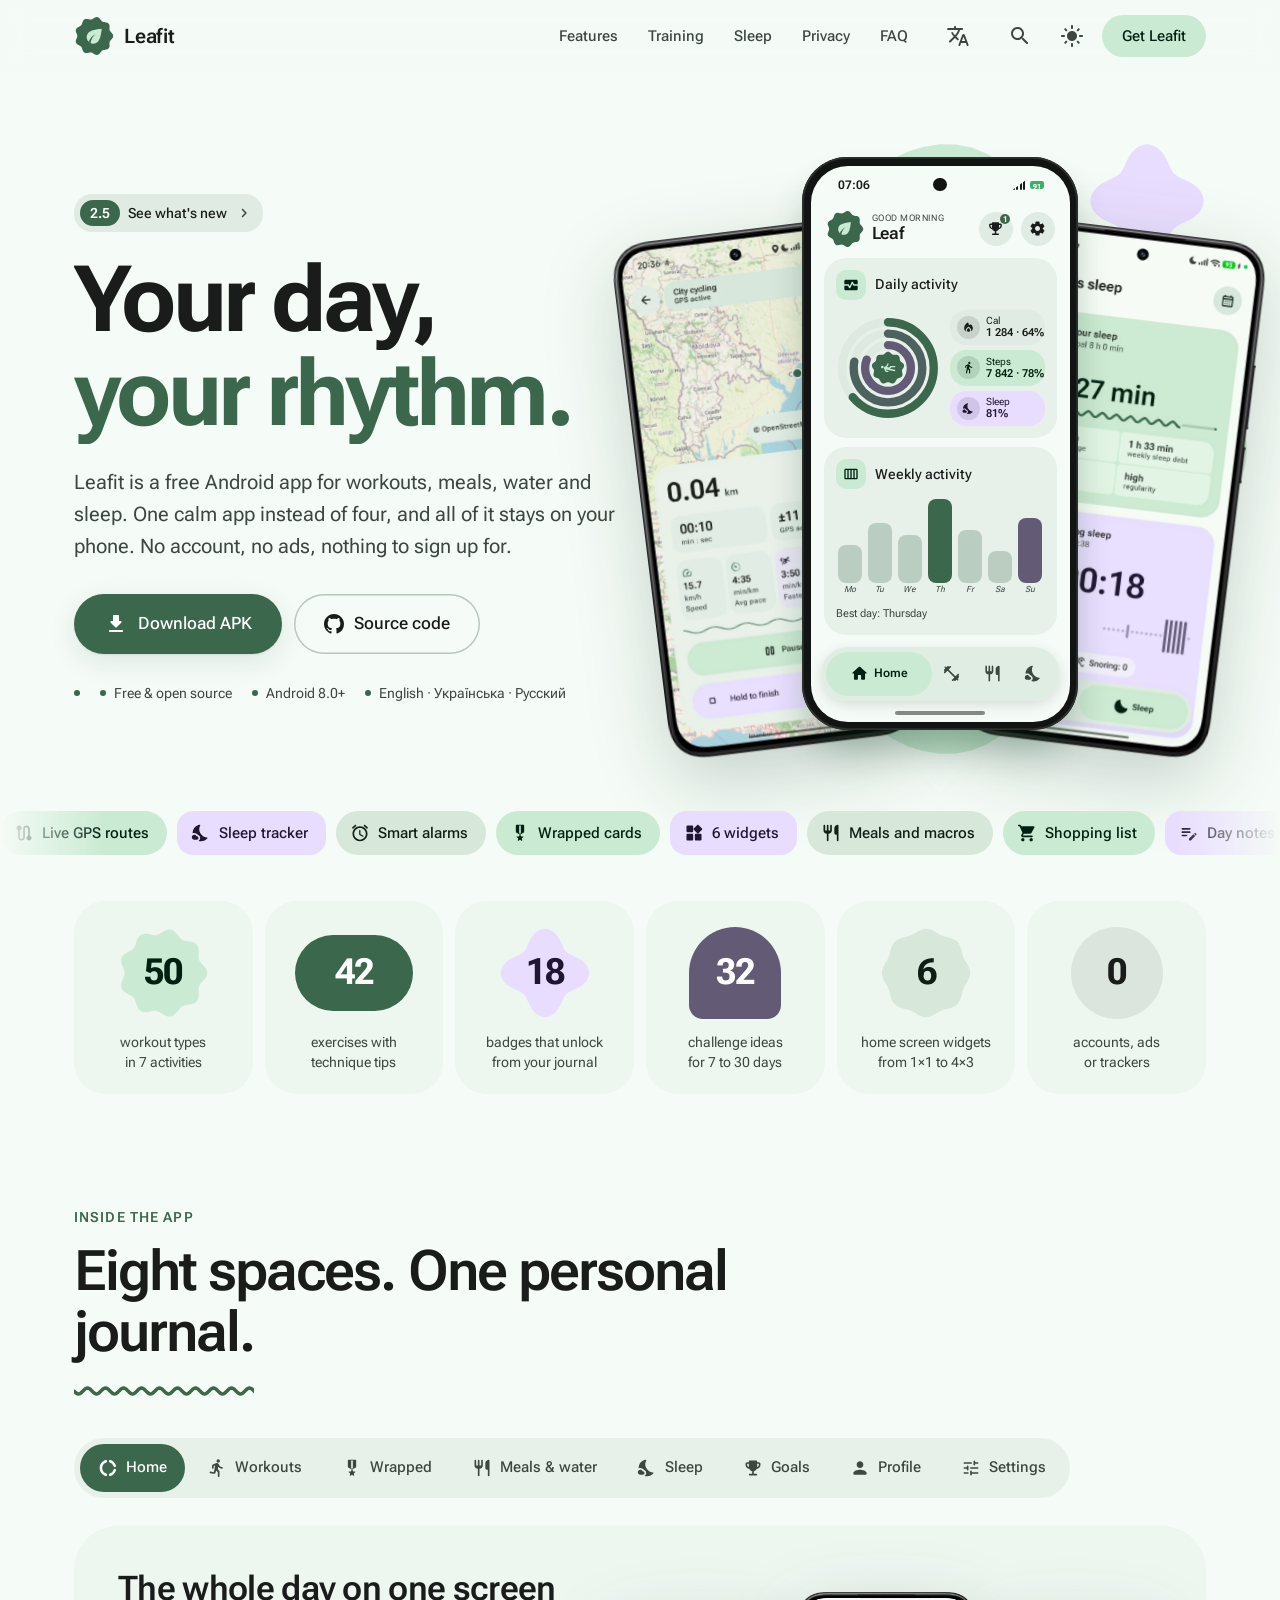
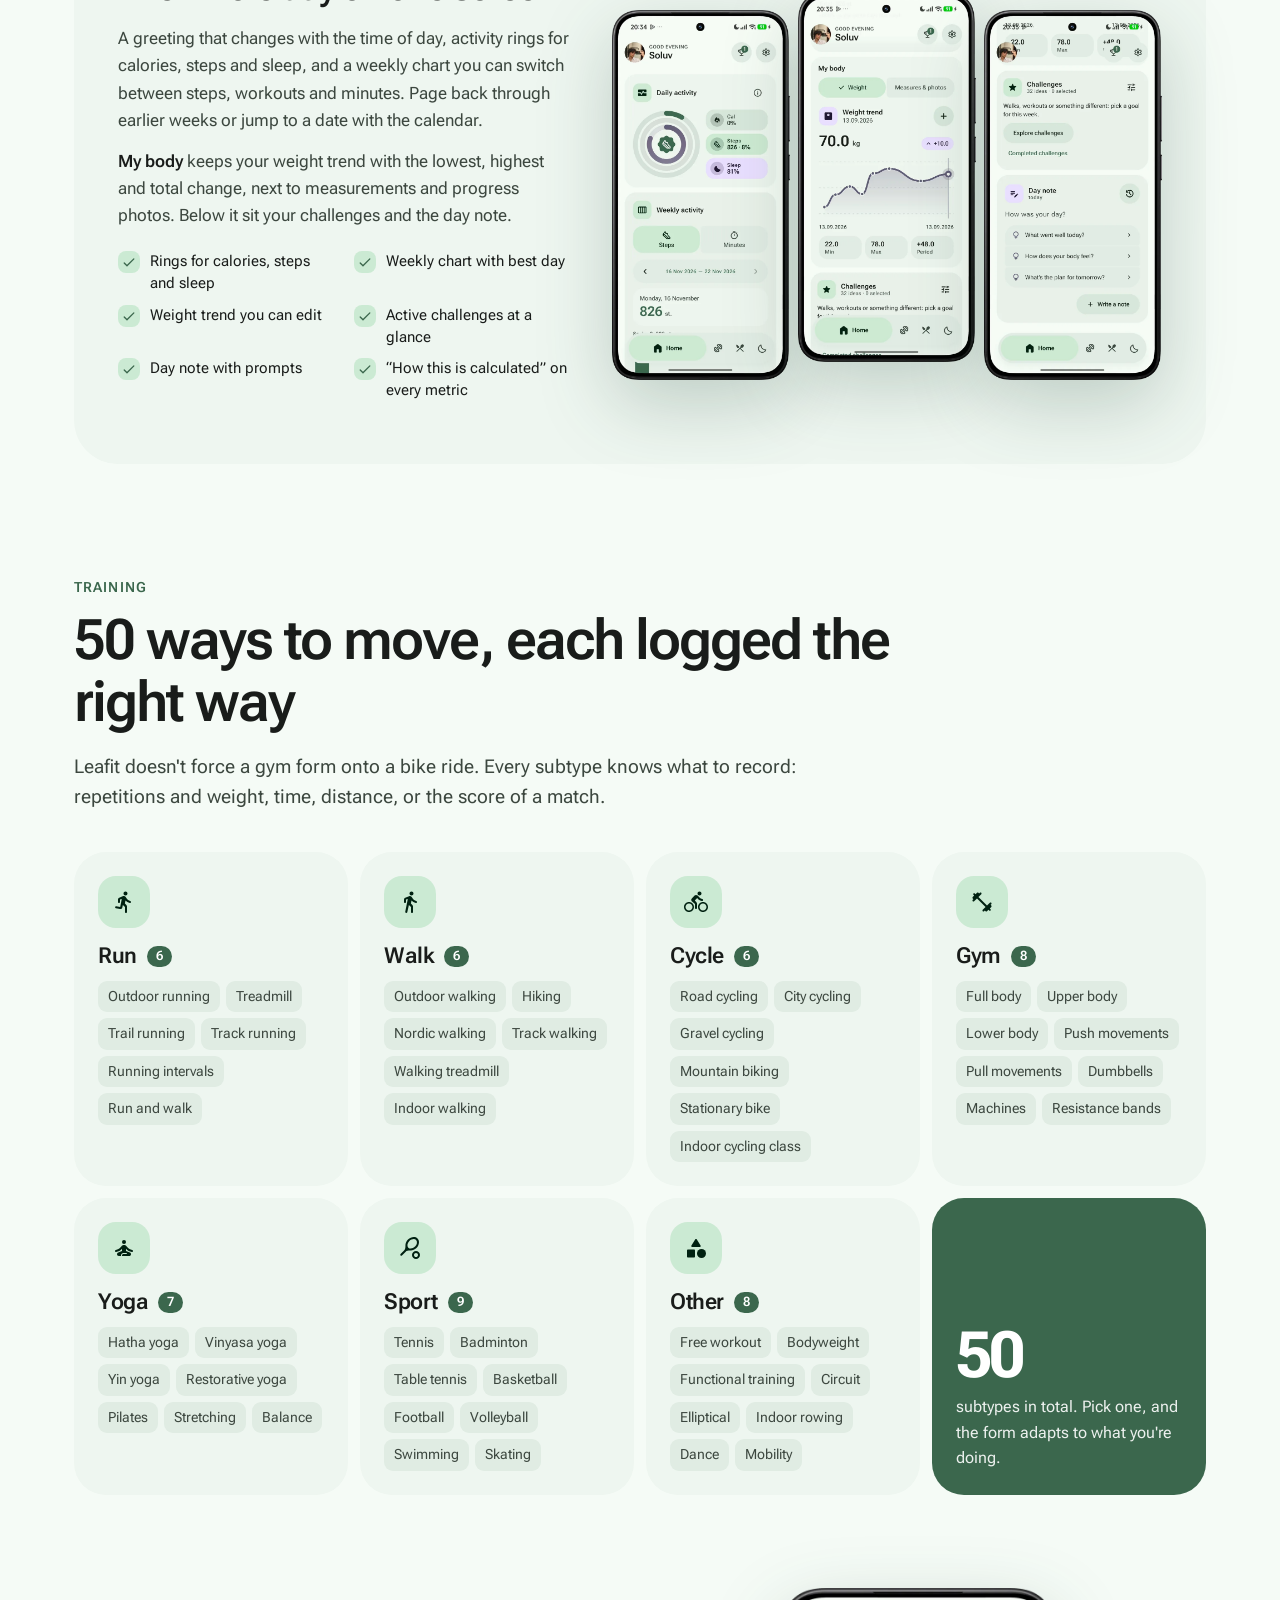
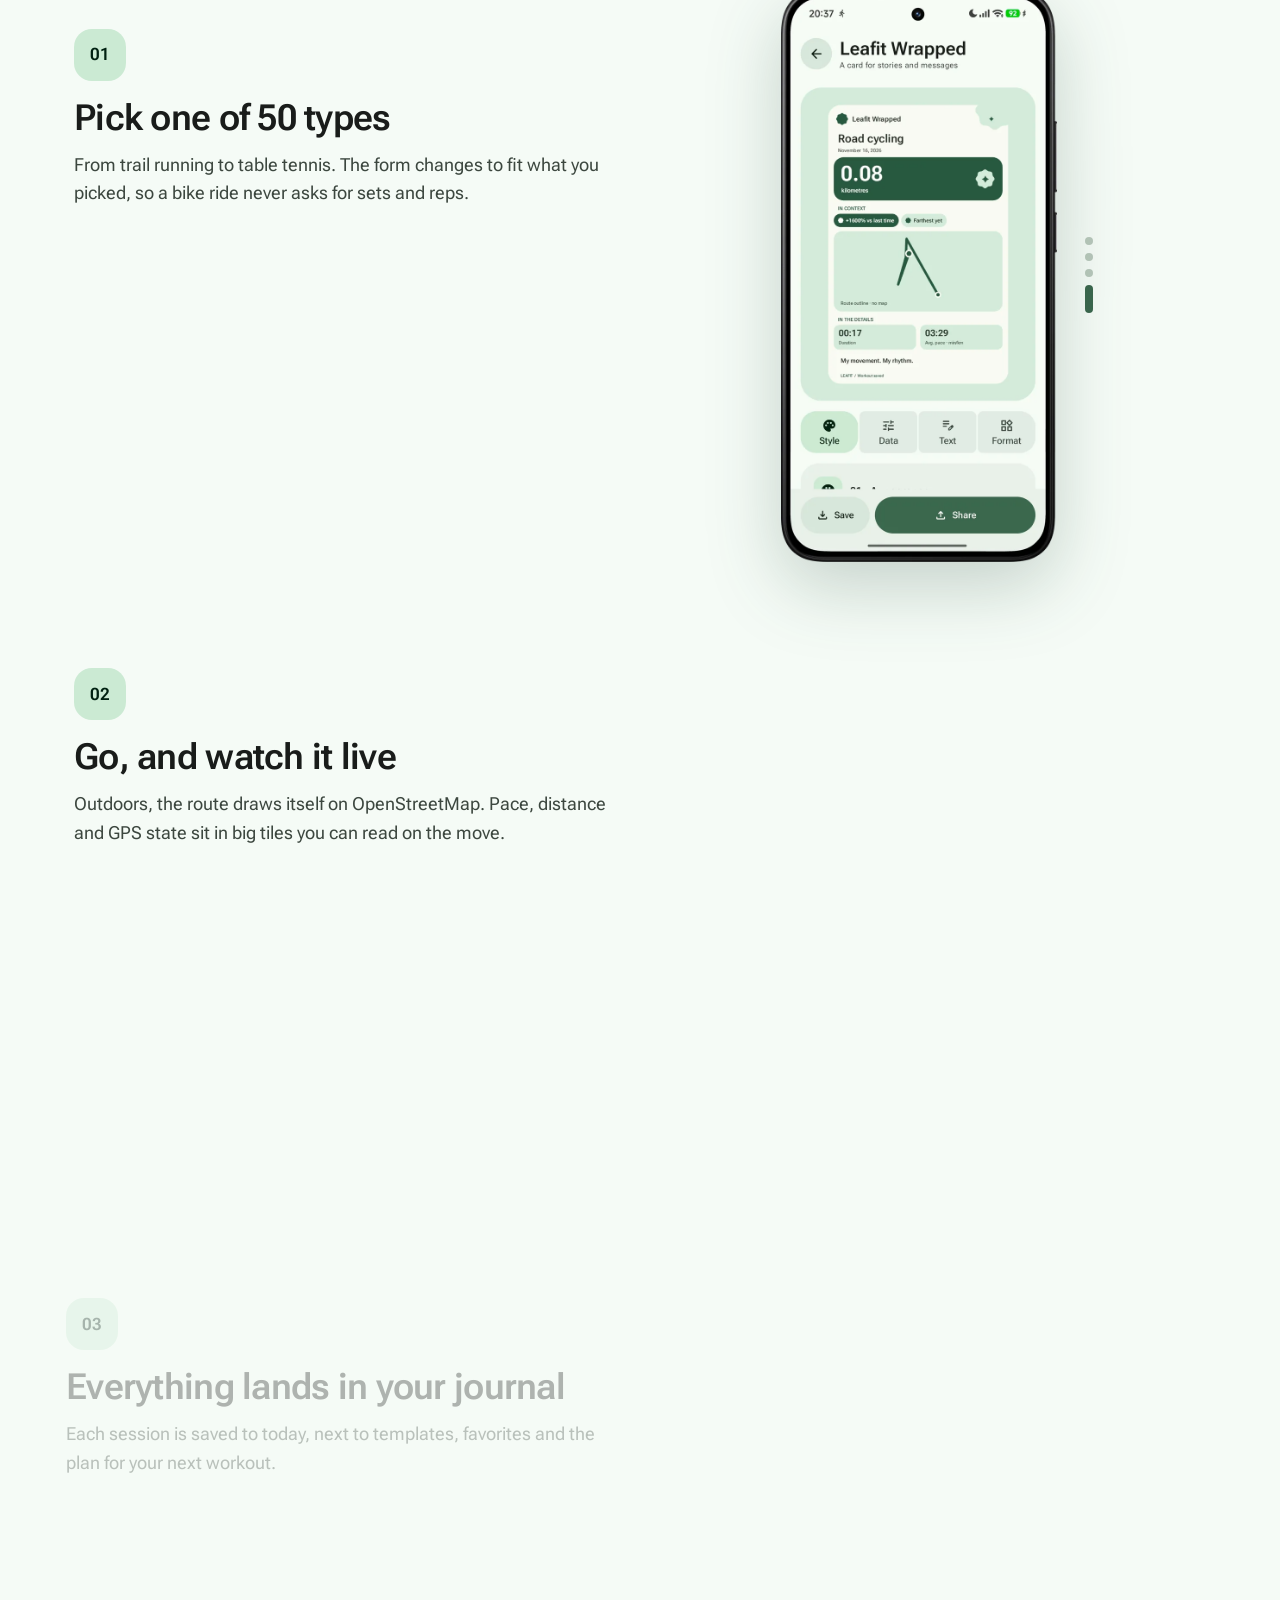
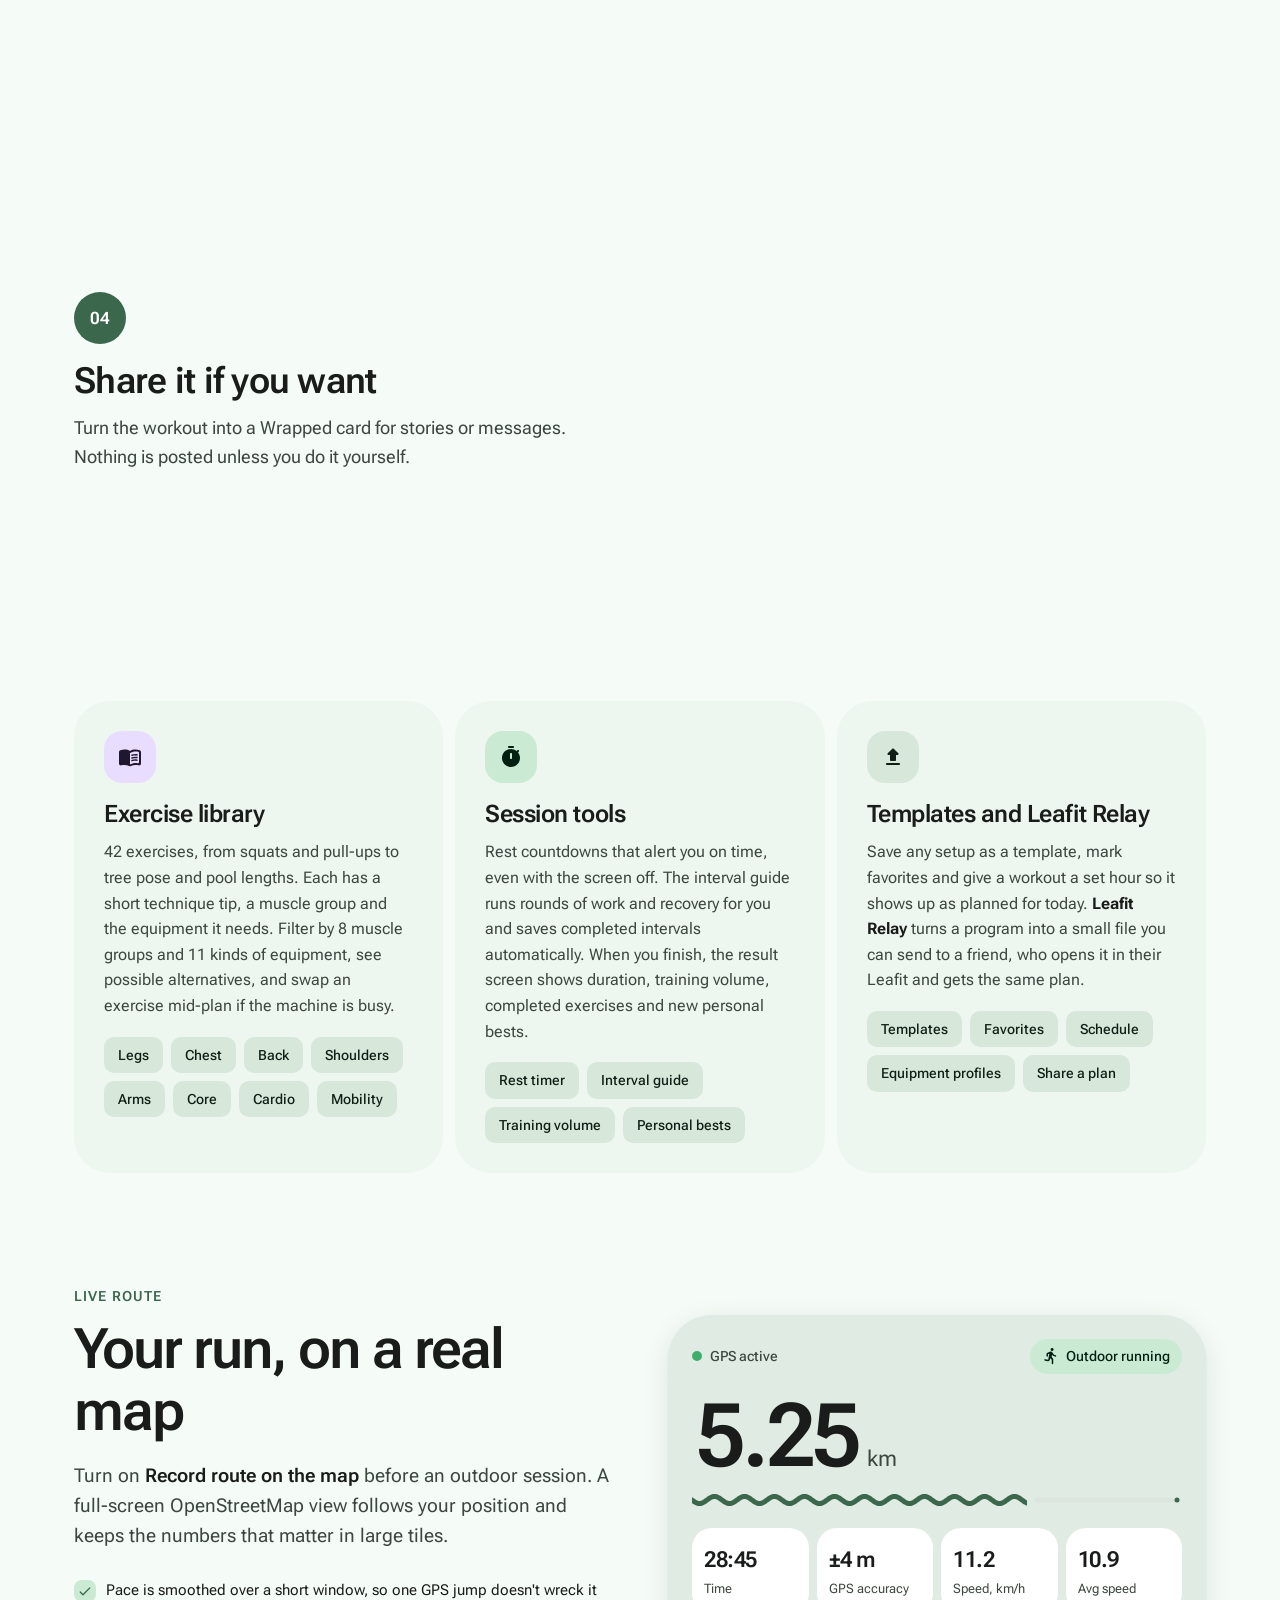
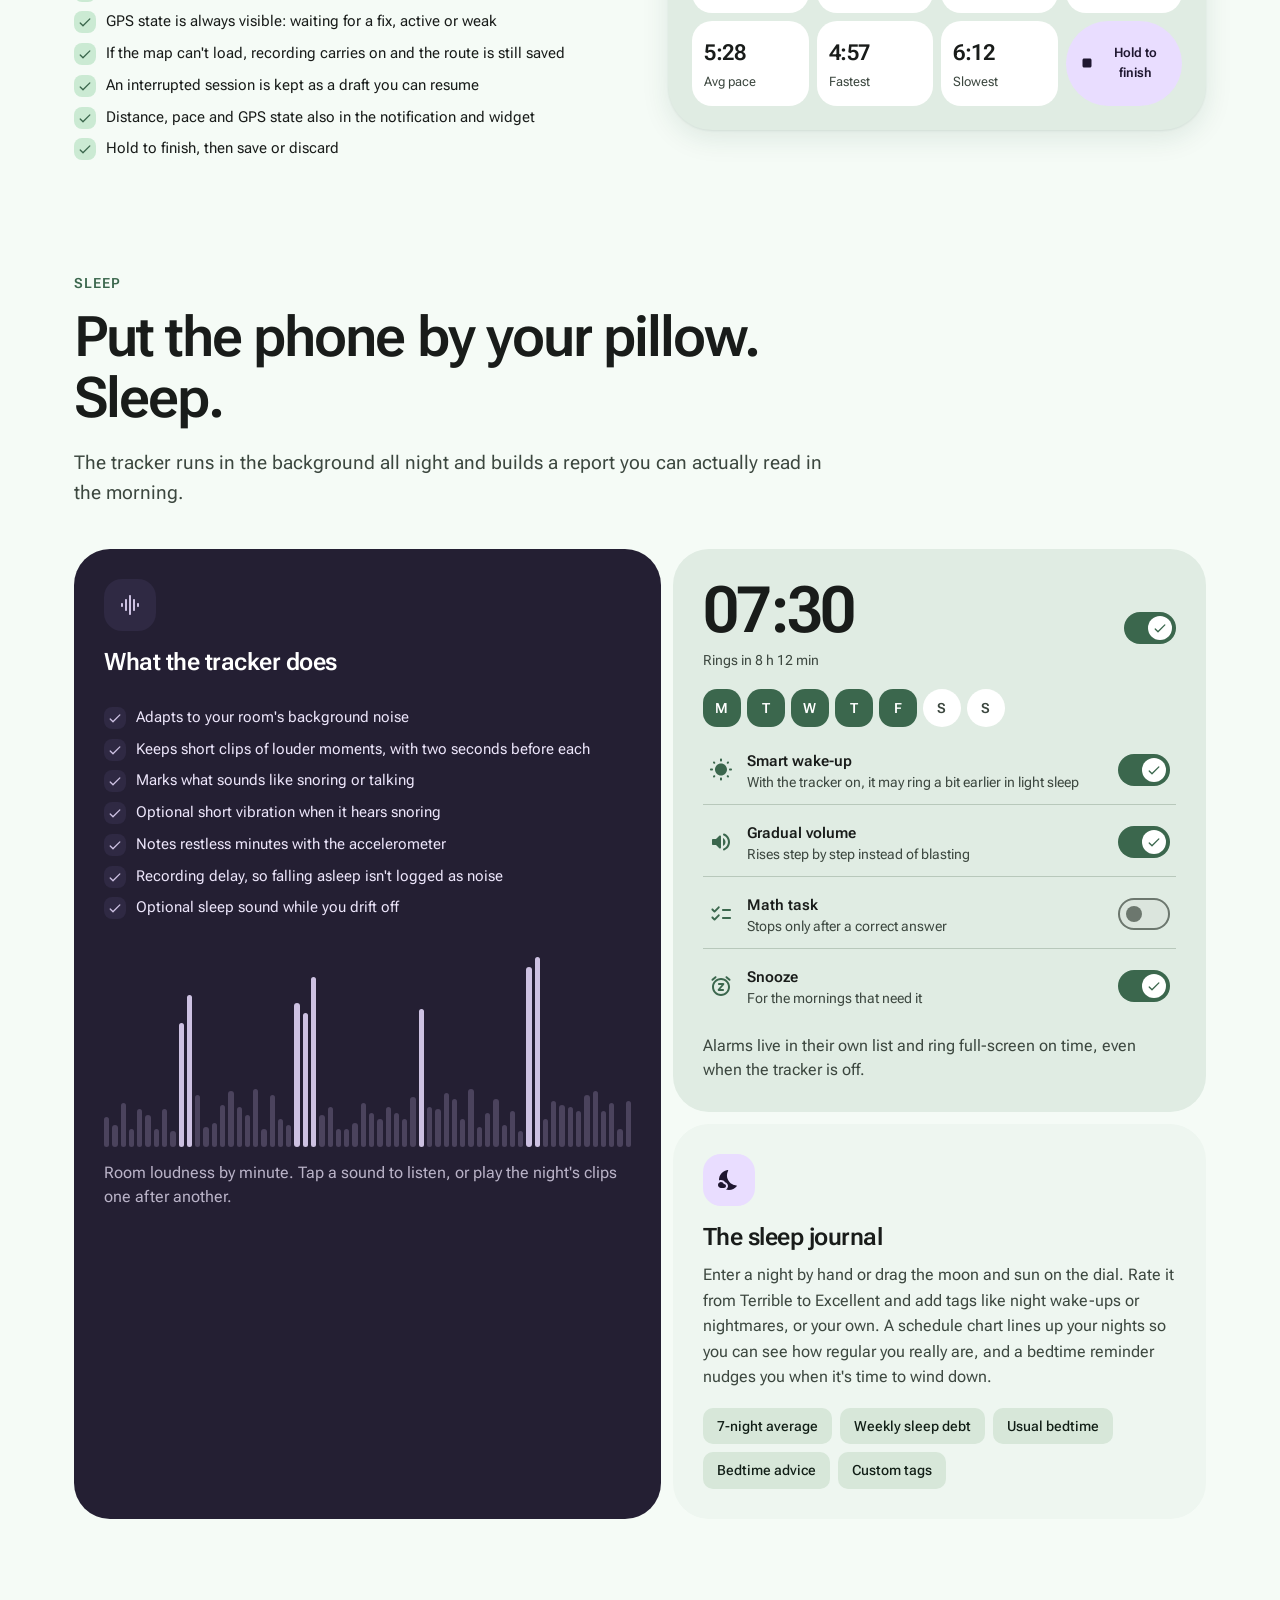
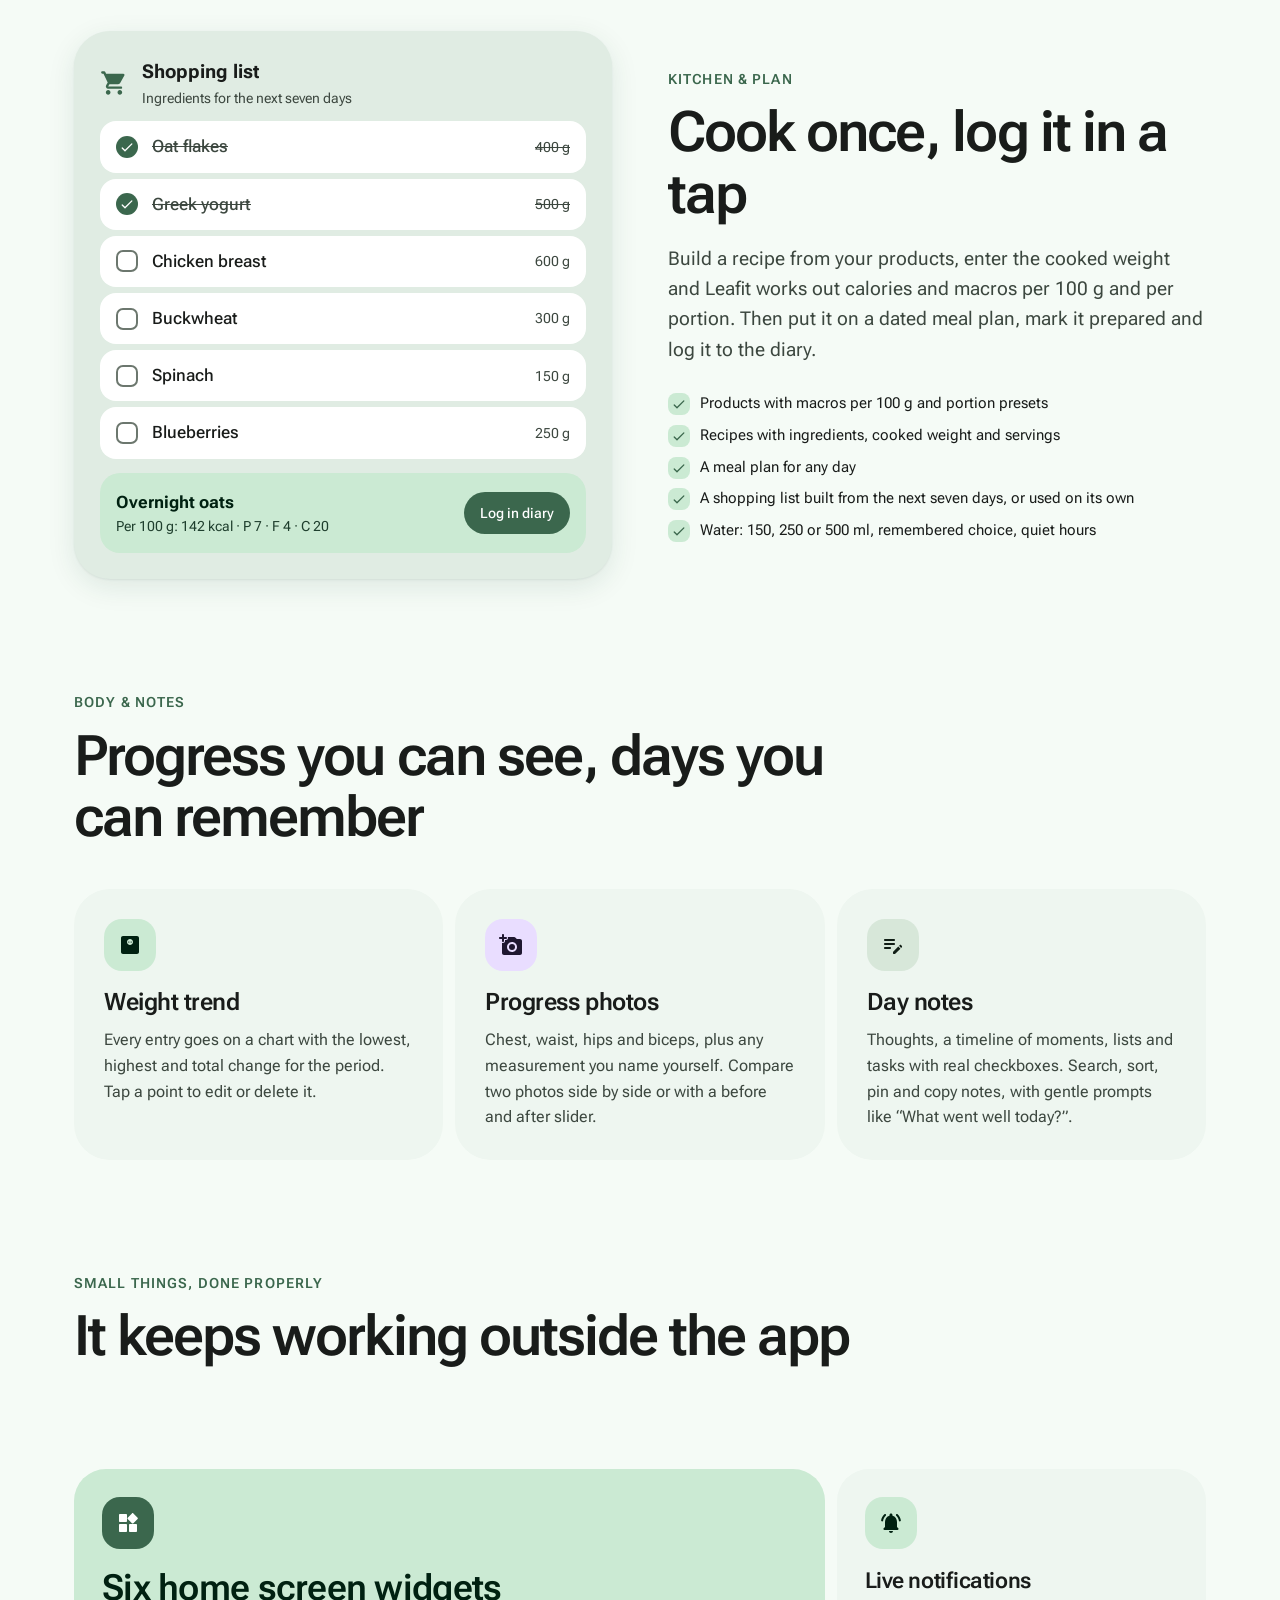
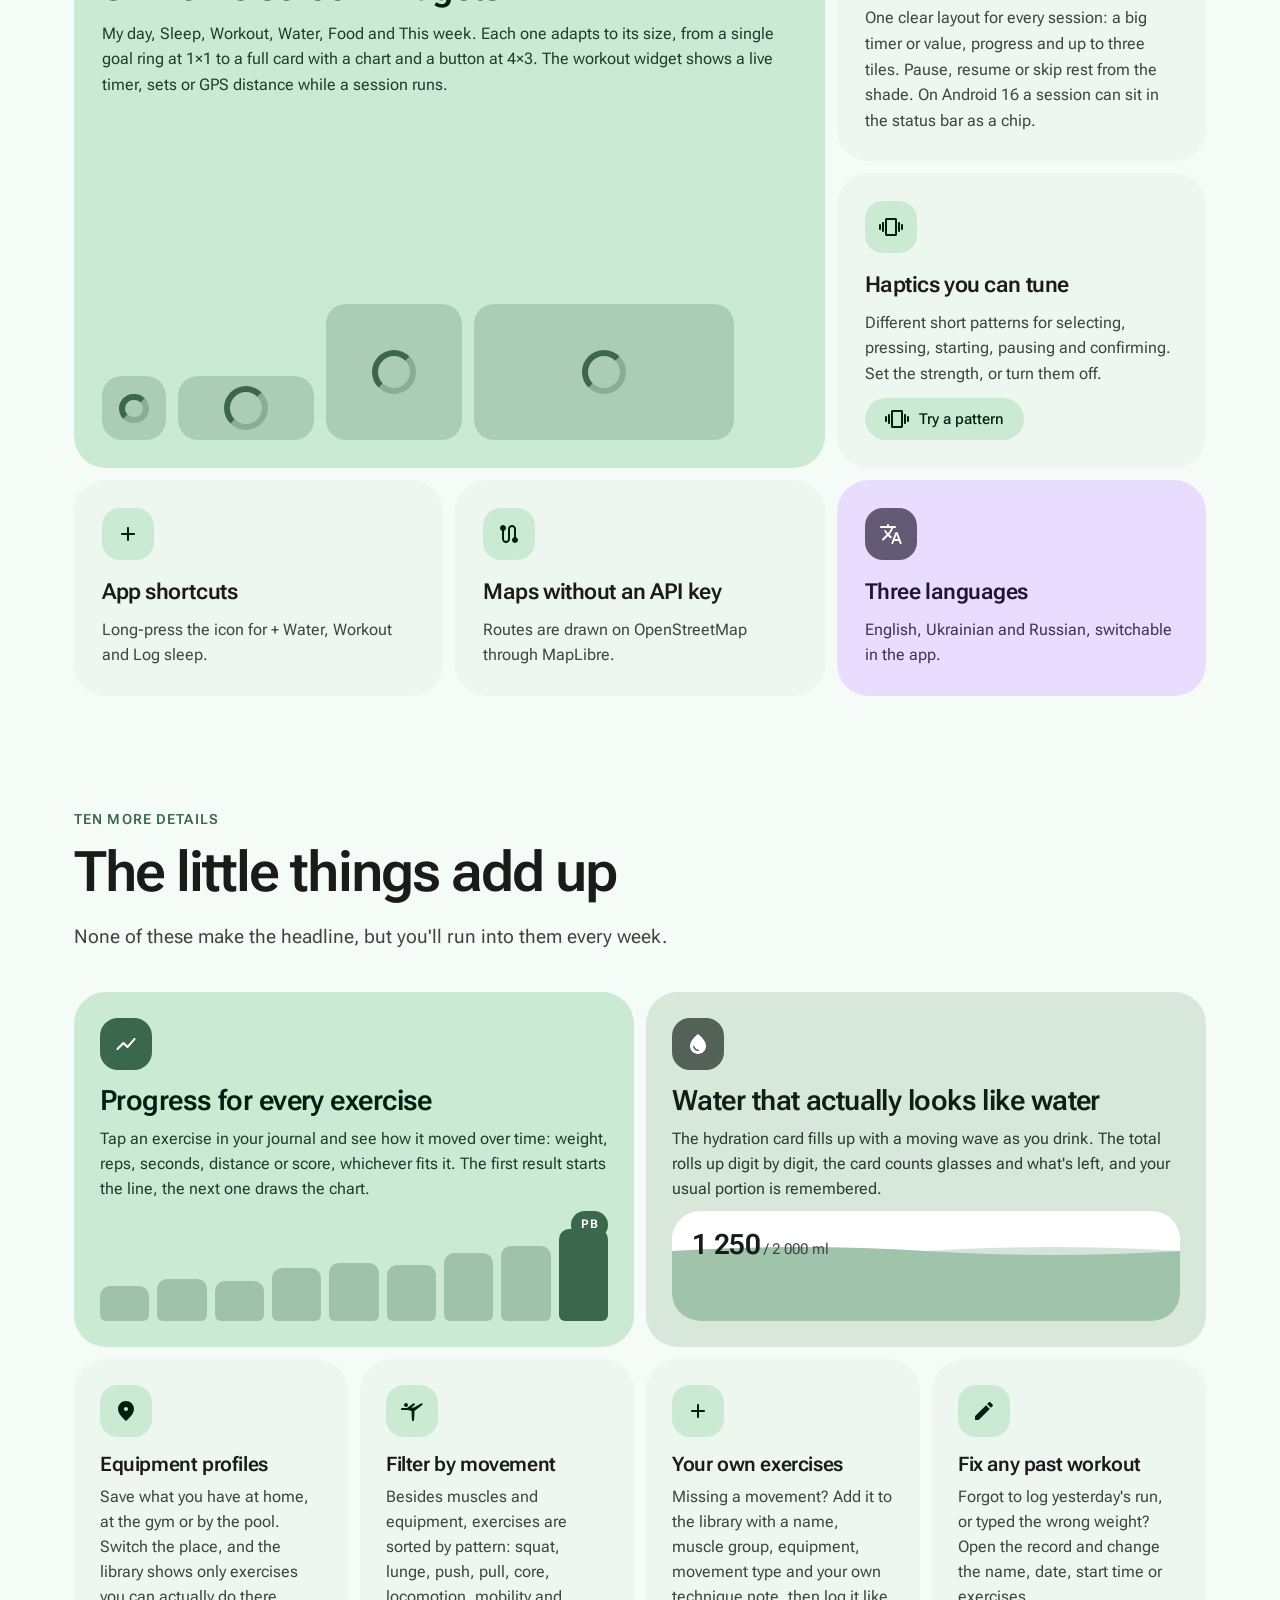
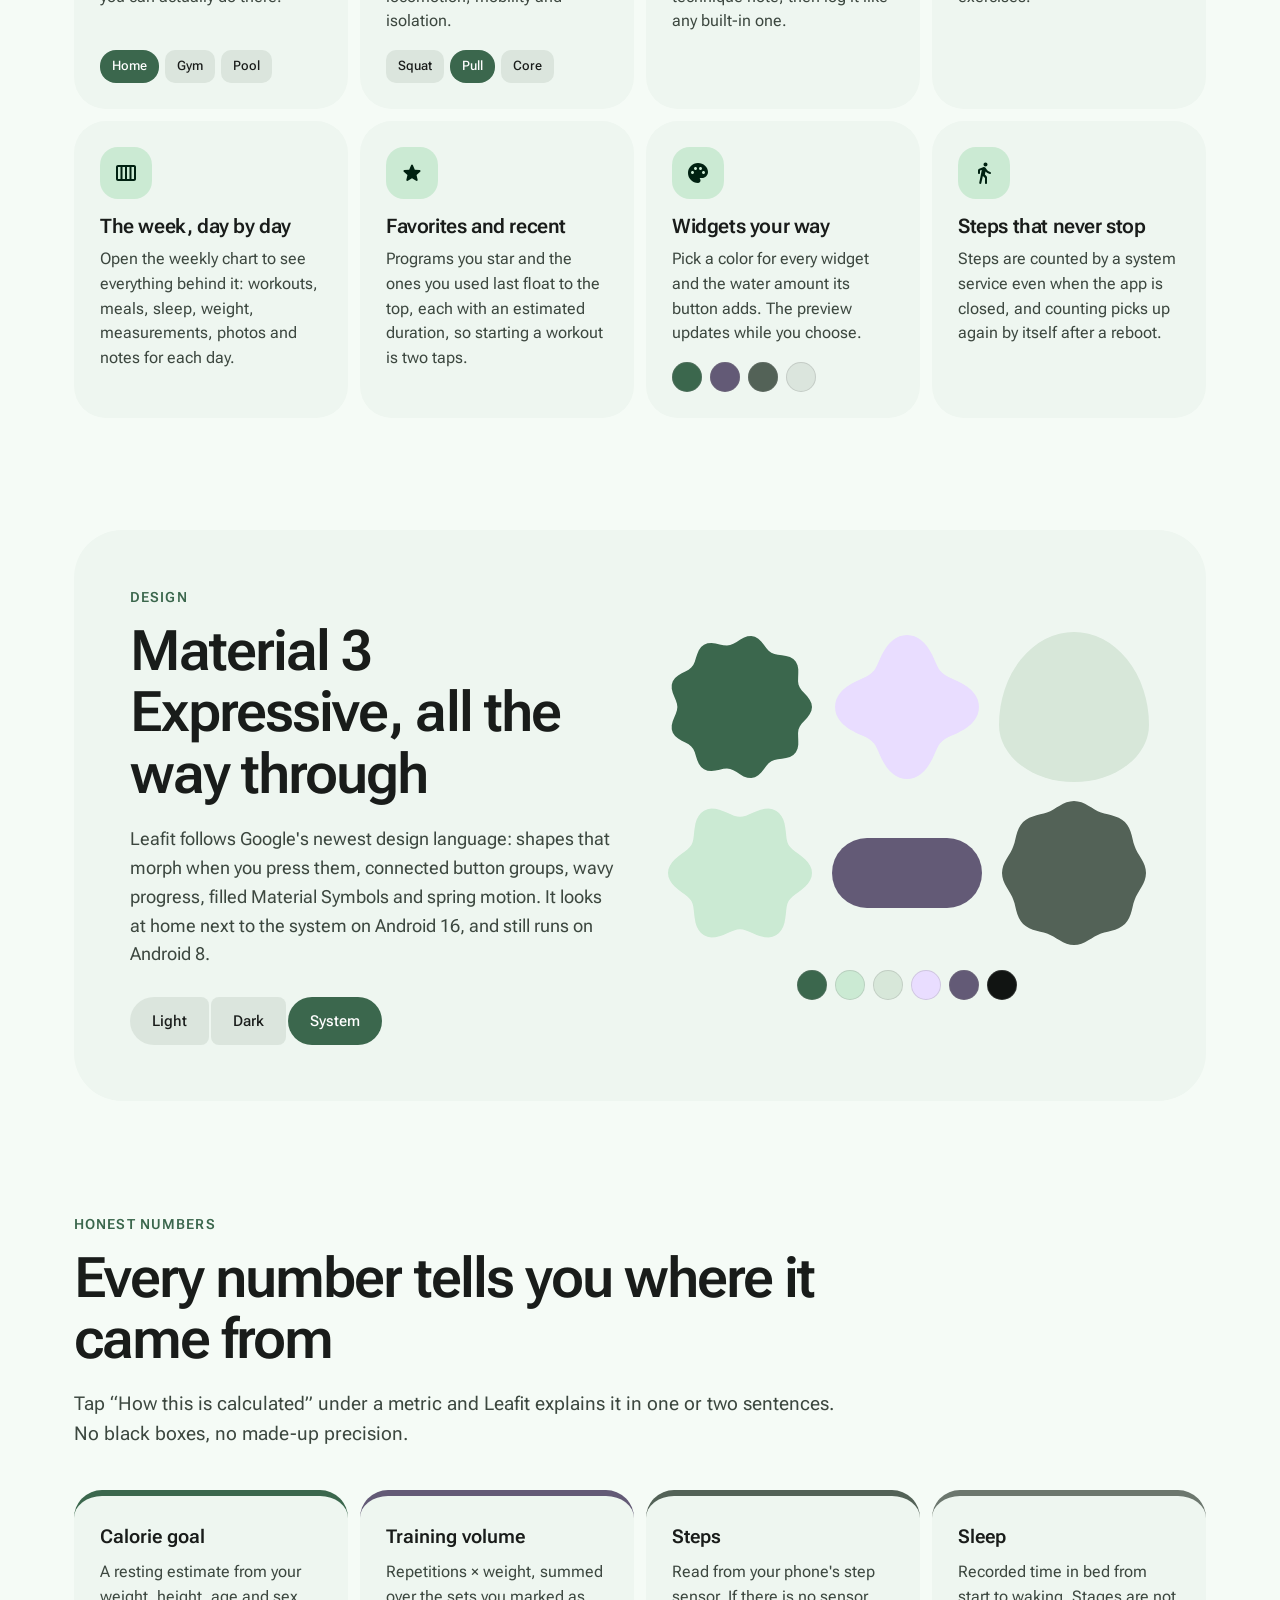
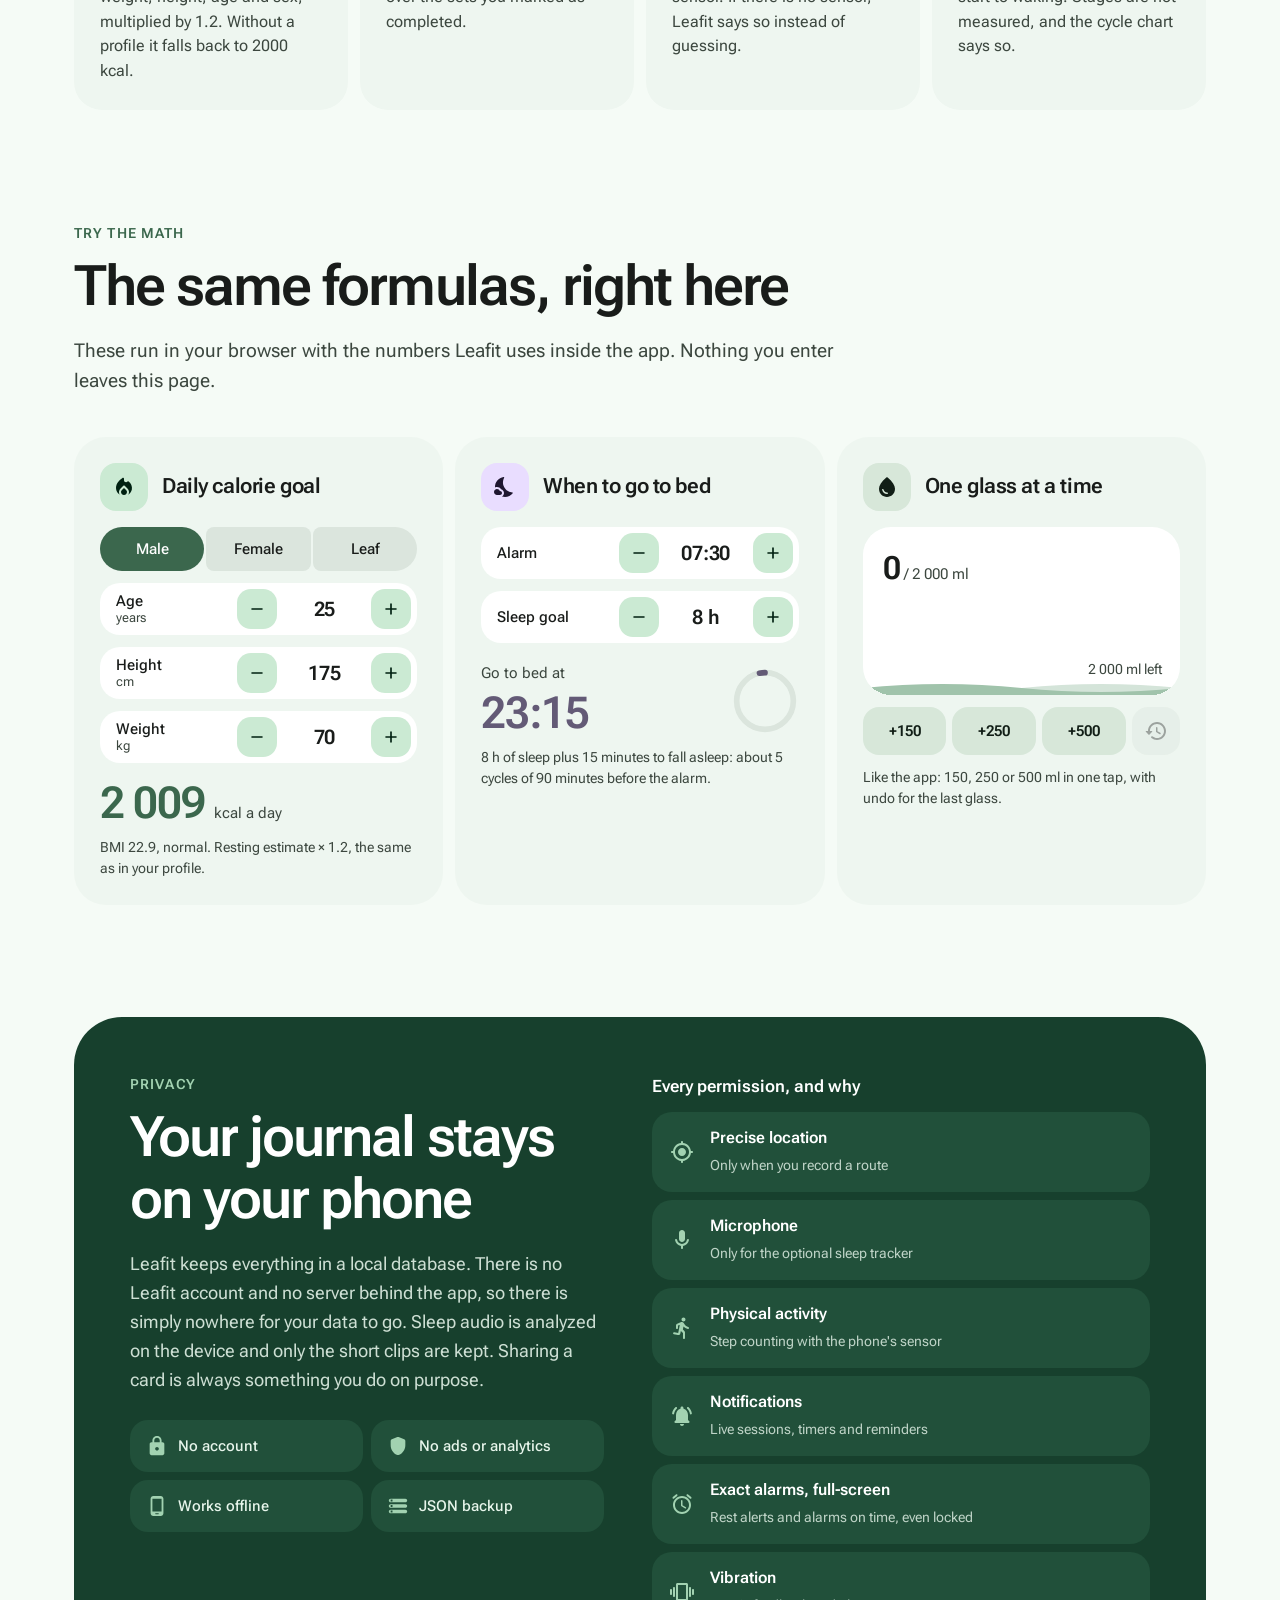
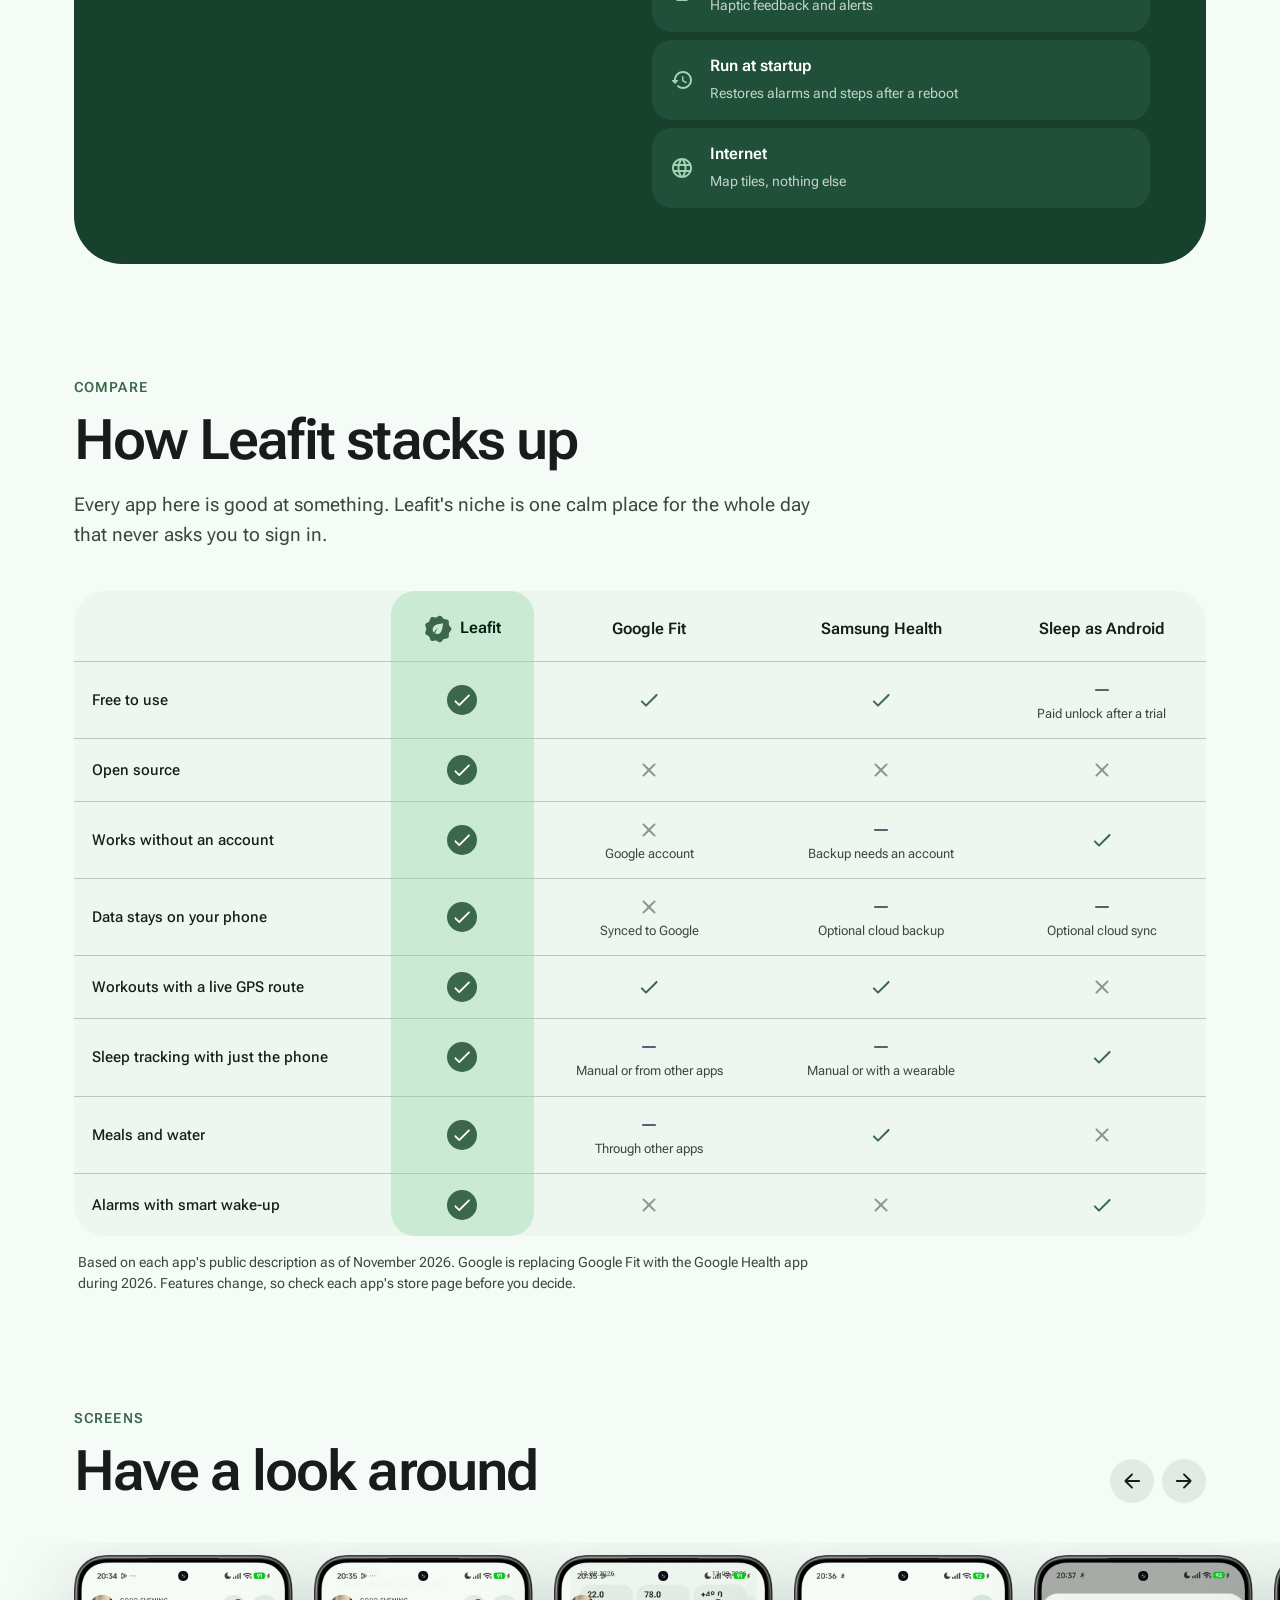
==== commit 83363dc9: "Live app preview, scroll story, comparison, changelog, Ukrainian and Russian" ====
--- a/index.html
+++ b/index.html
@@ -11,6 +11,8 @@
 <meta name="author" content="Soluv">
 <link rel="canonical" href="https://leafitapp.github.io/">
 <link rel="alternate" hreflang="en" href="https://leafitapp.github.io/">
+<link rel="alternate" hreflang="uk" href="https://leafitapp.github.io/uk/">
+<link rel="alternate" hreflang="ru" href="https://leafitapp.github.io/ru/">
 <link rel="alternate" hreflang="x-default" href="https://leafitapp.github.io/">
 <link rel="sitemap" type="application/xml" href="sitemap.xml">
 <link rel="icon" type="image/svg+xml" href="assets/favicon.svg">
@@ -33,11 +35,11 @@
 <script type="application/ld+json">[{"@context":"https://schema.org","@type":"SoftwareApplication","name":"Leafit","alternateName":"Leafit Android","description":"Free open-source Android app for workouts with live GPS routes, sleep tracking with alarms, meals and macros, water reminders, challenges and day notes. No account, no ads, works offline.","applicationCategory":"HealthApplication","applicationSubCategory":"Fitness tracker","operatingSystem":"Android 8.0+","softwareVersion":"2.5.0","downloadUrl":"https://github.com/So1uv/Leafit/releases/latest/download/Leafit.apk","installUrl":"https://github.com/So1uv/Leafit/releases/latest","codeRepository":"https://github.com/So1uv/Leafit","license":"https://www.gnu.org/licenses/gpl-3.0.html","isAccessibleForFree":true,"inLanguage":["en","uk","ru"],"url":"https://leafitapp.github.io/","image":"https://leafitapp.github.io/assets/og.jpg","screenshot":["https://leafitapp.github.io/screenshots/home.webp","https://leafitapp.github.io/screenshots/gps-live.webp","https://leafitapp.github.io/screenshots/sleep-tracker.webp","https://leafitapp.github.io/screenshots/wrapped.webp","https://leafitapp.github.io/screenshots/meals.webp"],"offers":{"@type":"Offer","price":"0","priceCurrency":"USD"},"author":{"@type":"Person","name":"Soluv","url":"https://github.com/So1uv"}},{"@context":"https://schema.org","@type":"WebSite","name":"Leafit","url":"https://leafitapp.github.io/"},{"@context":"https://schema.org","@type":"FAQPage","mainEntity":[{"@type":"Question","name":"Is it really free?","acceptedAnswer":{"@type":"Answer","text":"Yes. No subscription, no premium tier, no ads. Leafit is open source under GPL-3.0."}},{"@type":"Question","name":"How do I install the APK?","acceptedAnswer":{"@type":"Answer","text":"Download Leafit.apk on your phone and open it. Android will ask you once to allow installs from your browser or file manager."}},{"@type":"Question","name":"Does Leafit need an account?","acceptedAnswer":{"@type":"Answer","text":"No. There is no account and no server. Everything is stored in a local database on your phone."}},{"@type":"Question","name":"Which Android versions does Leafit support?","acceptedAnswer":{"@type":"Answer","text":"Android 8.0 and newer. It is tested on Samsung Galaxy S10, Xiaomi 15 and Pixel 7."}},{"@type":"Question","name":"Does the sleep tracker record audio?","acceptedAnswer":{"@type":"Answer","text":"Only if you turn the tracker on. Audio is analyzed on the device and only short clips of louder moments are kept, stored locally."}}]}]</script>
 <link rel="preload" href="assets/fonts/roboto-flex-400.woff2" as="font" type="font/woff2" crossorigin>
 <link rel="preload" href="assets/fonts/roboto-flex-600.woff2" as="font" type="font/woff2" crossorigin>
-<link rel="stylesheet" href="assets/style.css?v=202611190015">
+<link rel="stylesheet" href="assets/style.css?v=202611191545">
 <script>try{var t=localStorage.getItem("leafit-theme");if(t)document.documentElement.dataset.theme=t}catch(e){}</script>
 </head>
 <body>
-<svg width="0" height="0" style="position:absolute" aria-hidden="true"><symbol id="i-Share" viewBox="0 0 24 24"><path d="M18 16.08c-.76 0-1.44.3-1.96.77L8.91 12.7c.05-.23.09-.46.09-.7s-.04-.47-.09-.7l7.05-4.11c.54.5 1.25.81 2.04.81 1.66 0 3-1.34 3-3s-1.34-3-3-3-3 1.34-3 3c0 .24.04.47.09.7L8.04 9.81C7.5 9.31 6.79 9 6 9c-1.66 0-3 1.34-3 3s1.34 3 3 3c.79 0 1.5-.31 2.04-.81l7.12 4.16c-.05.21-.08.43-.08.65 0 1.61 1.31 2.92 2.92 2.92s2.92-1.31 2.92-2.92-1.31-2.92-2.92-2.92z"/></symbol><symbol id="i-QrCode" viewBox="0 0 24 24"><path d="M3 11h8V3H3v8zm2-6h4v4H5V5zM3 21h8v-8H3v8zm2-6h4v4H5v-4zM13 3v8h8V3h-8zm6 6h-4V5h4v4zM13 13h2v2h-2zM15 15h2v2h-2zM13 17h2v2h-2zM17 17h2v2h-2zM19 19h2v2h-2zM15 19h2v2h-2zM17 13h2v2h-2zM19 15h2v2h-2z"/></symbol><symbol id="i-Eco" viewBox="0 0 24 24"><path d="M6.05 8.05c-2.73 2.73-2.73 7.15-.02 9.88 1.47-3.4 4.09-6.24 7.36-7.93-2.77 2.34-4.71 5.61-5.39 9.32 2.6 1.23 5.8.78 7.95-1.37C19.43 14.47 20 4 20 4S9.53 4.57 6.05 8.05z"/></symbol><symbol id="i-Add" viewBox="0 0 24 24"><path d="M18,13h-5v5c0,0.55 -0.45,1 -1,1s-1,-0.45 -1,-1v-5H6c-0.55,0 -1,-0.45 -1,-1s0.45,-1 1,-1h5V6c0,-0.55 0.45,-1 1,-1s1,0.45 1,1v5h5c0.55,0 1,0.45 1,1s-0.45,1 -1,1z"/></symbol><symbol id="i-AddAPhoto" viewBox="0 0 24 24"><path d="M3,8c0,0.55 0.45,1 1,1s1,-0.45 1,-1V6h2c0.55,0 1,-0.45 1,-1s-0.45,-1 -1,-1H5V2c0,-0.55 -0.45,-1 -1,-1s-1,0.45 -1,1v2H1c-0.55,0 -1,0.45 -1,1s0.45,1 1,1h2v2z"/><path d="M13,14m-3,0a3,3 0,1 1,6 0a3,3 0,1 1,-6 0"/><path d="M21,6h-3.17l-1.24,-1.35c-0.37,-0.41 -0.91,-0.65 -1.47,-0.65h-6.4c0.17,0.3 0.28,0.63 0.28,1 0,1.1 -0.9,2 -2,2L6,7v1c0,1.1 -0.9,2 -2,2 -0.37,0 -0.7,-0.11 -1,-0.28L3,20c0,1.1 0.9,2 2,2h16c1.1,0 2,-0.9 2,-2L23,8c0,-1.1 -0.9,-2 -2,-2zM13,19c-2.76,0 -5,-2.24 -5,-5s2.24,-5 5,-5 5,2.24 5,5 -2.24,5 -5,5z"/></symbol><symbol id="i-Alarm" viewBox="0 0 24 24"><path d="M15.87,15.25l-3.37,-2L12.5,8.72c0,-0.4 -0.32,-0.72 -0.72,-0.72h-0.06c-0.4,0 -0.72,0.32 -0.72,0.72v4.72c0,0.35 0.18,0.68 0.49,0.86l3.65,2.19c0.34,0.2 0.78,0.1 0.98,-0.24 0.21,-0.35 0.1,-0.8 -0.25,-1zM21.18,5.01L18.1,2.45c-0.42,-0.35 -1.05,-0.3 -1.41,0.13 -0.35,0.42 -0.29,1.05 0.13,1.41l3.07,2.56c0.42,0.35 1.05,0.3 1.41,-0.13 0.36,-0.42 0.3,-1.05 -0.12,-1.41zM4.1,6.55l3.07,-2.56c0.43,-0.36 0.49,-0.99 0.13,-1.41 -0.35,-0.43 -0.98,-0.48 -1.4,-0.13L2.82,5.01c-0.42,0.36 -0.48,0.99 -0.12,1.41 0.35,0.43 0.98,0.48 1.4,0.13zM12,4c-4.97,0 -9,4.03 -9,9s4.03,9 9,9 9,-4.03 9,-9 -4.03,-9 -9,-9zM12,20c-3.86,0 -7,-3.14 -7,-7s3.14,-7 7,-7 7,3.14 7,7 -3.14,7 -7,7z"/></symbol><symbol id="i-ArrowBack" viewBox="0 0 24 24"><path d="M19,11H7.83l4.88,-4.88c0.39,-0.39 0.39,-1.03 0,-1.42 -0.39,-0.39 -1.02,-0.39 -1.41,0l-6.59,6.59c-0.39,0.39 -0.39,1.02 0,1.41l6.59,6.59c0.39,0.39 1.02,0.39 1.41,0 0.39,-0.39 0.39,-1.02 0,-1.41L7.83,13H19c0.55,0 1,-0.45 1,-1s-0.45,-1 -1,-1z"/></symbol><symbol id="i-ArrowForward" viewBox="0 0 24 24"><path d="M5,13h11.17l-4.88,4.88c-0.39,0.39 -0.39,1.03 0,1.42 0.39,0.39 1.02,0.39 1.41,0l6.59,-6.59c0.39,-0.39 0.39,-1.02 0,-1.41l-6.58,-6.6c-0.39,-0.39 -1.02,-0.39 -1.41,0 -0.39,0.39 -0.39,1.02 0,1.41L16.17,11H5c-0.55,0 -1,0.45 -1,1s0.45,1 1,1z"/></symbol><symbol id="i-AwardStar" viewBox="0 0 24 24"><path d="M17,10.43V3c0,-0.55 -0.45,-1 -1,-1H8C7.45,2 7,2.45 7,3v7.43c0,0.35 0.18,0.68 0.49,0.86l4.18,2.51l-0.99,2.34l-2.22,0.19C8,16.37 7.82,16.92 8.16,17.21l1.69,1.46l-0.51,2.18c-0.1,0.43 0.37,0.77 0.75,0.54L12,20.23l1.91,1.15c0.38,0.23 0.85,-0.11 0.75,-0.54l-0.51,-2.18l1.69,-1.46c0.33,-0.29 0.16,-0.84 -0.29,-0.88l-2.22,-0.19l-0.99,-2.34l4.18,-2.51C16.82,11.11 17,10.79 17,10.43zM13,12.23l-1,0.6l-1,-0.6V3h2V12.23z"/></symbol><symbol id="i-Category" viewBox="0 0 24 24"><path d="M11.15,3.4L7.43,9.48c-0.41,0.66 0.07,1.52 0.85,1.52h7.43c0.78,0 1.26,-0.86 0.85,-1.52L12.85,3.4c-0.39,-0.64 -1.31,-0.64 -1.7,0z"/><path d="M17.5,17.5m-4.5,0a4.5,4.5 0,1 1,9 0a4.5,4.5 0,1 1,-9 0"/><path d="M4,21.5h6c0.55,0 1,-0.45 1,-1v-6c0,-0.55 -0.45,-1 -1,-1H4c-0.55,0 -1,0.45 -1,1v6c0,0.55 0.45,1 1,1z"/></symbol><symbol id="i-Checklist" viewBox="0 0 24 24"><path d="M22,8c0,-0.55 -0.45,-1 -1,-1h-7c-0.55,0 -1,0.45 -1,1s0.45,1 1,1h7C21.55,9 22,8.55 22,8zM13,16c0,0.55 0.45,1 1,1h7c0.55,0 1,-0.45 1,-1c0,-0.55 -0.45,-1 -1,-1h-7C13.45,15 13,15.45 13,16zM10.47,4.63c0.39,0.39 0.39,1.02 0,1.41l-4.23,4.25c-0.39,0.39 -1.02,0.39 -1.42,0L2.7,8.16c-0.39,-0.39 -0.39,-1.02 0,-1.41c0.39,-0.39 1.02,-0.39 1.41,0l1.42,1.42l3.54,-3.54C9.45,4.25 10.09,4.25 10.47,4.63zM10.48,12.64c0.39,0.39 0.39,1.02 0,1.41l-4.23,4.25c-0.39,0.39 -1.02,0.39 -1.42,0L2.7,16.16c-0.39,-0.39 -0.39,-1.02 0,-1.41s1.02,-0.39 1.41,0l1.42,1.42l3.54,-3.54C9.45,12.25 10.09,12.25 10.48,12.64L10.48,12.64z"/></symbol><symbol id="i-ChevronRight" viewBox="0 0 24 24"><path d="M9.29,6.71c-0.39,0.39 -0.39,1.02 0,1.41L13.17,12l-3.88,3.88c-0.39,0.39 -0.39,1.02 0,1.41 0.39,0.39 1.02,0.39 1.41,0l4.59,-4.59c0.39,-0.39 0.39,-1.02 0,-1.41L10.7,6.7c-0.38,-0.38 -1.02,-0.38 -1.41,0.01z"/></symbol><symbol id="i-Close" viewBox="0 0 24 24"><path d="M18.3,5.71c-0.39,-0.39 -1.02,-0.39 -1.41,0L12,10.59 7.11,5.7c-0.39,-0.39 -1.02,-0.39 -1.41,0 -0.39,0.39 -0.39,1.02 0,1.41L10.59,12 5.7,16.89c-0.39,0.39 -0.39,1.02 0,1.41 0.39,0.39 1.02,0.39 1.41,0L12,13.41l4.89,4.89c0.39,0.39 1.02,0.39 1.41,0 0.39,-0.39 0.39,-1.02 0,-1.41L13.41,12l4.89,-4.89c0.38,-0.38 0.38,-1.02 0,-1.4z"/></symbol><symbol id="i-DarkMode" viewBox="0 0 24 24"><path d="M11.01,3.05C6.51,3.54 3,7.36 3,12c0,4.97 4.03,9 9,9c4.63,0 8.45,-3.5 8.95,-8c0.09,-0.79 -0.78,-1.42 -1.54,-0.95c-0.84,0.54 -1.84,0.85 -2.91,0.85c-2.98,0 -5.4,-2.42 -5.4,-5.4c0,-1.06 0.31,-2.06 0.84,-2.89C12.39,3.94 11.9,2.98 11.01,3.05z"/></symbol><symbol id="i-Database" viewBox="0 0 24 24"><path d="M4,20h16c1.1,0 2,-0.9 2,-2s-0.9,-2 -2,-2L4,16c-1.1,0 -2,0.9 -2,2s0.9,2 2,2zM4,17h2v2L4,19v-2zM2,6c0,1.1 0.9,2 2,2h16c1.1,0 2,-0.9 2,-2s-0.9,-2 -2,-2L4,4c-1.1,0 -2,0.9 -2,2zM6,7L4,7L4,5h2v2zM4,14h16c1.1,0 2,-0.9 2,-2s-0.9,-2 -2,-2L4,10c-1.1,0 -2,0.9 -2,2s0.9,2 2,2zM4,11h2v2L4,13v-2z"/></symbol><symbol id="i-DirectionsBike" viewBox="0 0 24 24"><path d="M15.5,5.5c1.1,0 2,-0.9 2,-2s-0.9,-2 -2,-2 -2,0.9 -2,2 0.9,2 2,2zM5,12c-2.8,0 -5,2.2 -5,5s2.2,5 5,5 5,-2.2 5,-5 -2.2,-5 -5,-5zM5,20.5c-1.9,0 -3.5,-1.6 -3.5,-3.5s1.6,-3.5 3.5,-3.5 3.5,1.6 3.5,3.5 -1.6,3.5 -3.5,3.5zM10.8,10.5l2.4,-2.4 0.8,0.8c1.06,1.06 2.38,1.78 3.96,2.02 0.6,0.09 1.14,-0.39 1.14,-1 0,-0.49 -0.37,-0.91 -0.85,-0.99 -1.11,-0.18 -2.02,-0.71 -2.75,-1.43l-1.9,-1.9c-0.5,-0.4 -1,-0.6 -1.6,-0.6s-1.1,0.2 -1.4,0.6L7.8,8.4c-0.4,0.4 -0.6,0.9 -0.6,1.4 0,0.6 0.2,1.1 0.6,1.4L11,14v4c0,0.55 0.45,1 1,1s1,-0.45 1,-1v-4.4c0,-0.52 -0.2,-1.01 -0.55,-1.38L10.8,10.5zM19,12c-2.8,0 -5,2.2 -5,5s2.2,5 5,5 5,-2.2 5,-5 -2.2,-5 -5,-5zM19,20.5c-1.9,0 -3.5,-1.6 -3.5,-3.5s1.6,-3.5 3.5,-3.5 3.5,1.6 3.5,3.5 -1.6,3.5 -3.5,3.5z"/></symbol><symbol id="i-DirectionsRun" viewBox="0 0 24 24"><path d="M13.49,5.48c1.1,0 2,-0.9 2,-2s-0.9,-2 -2,-2 -2,0.9 -2,2 0.9,2 2,2zM10.32,17.48l0.57,-2.5 2.1,2v5c0,0.55 0.45,1 1,1s1,-0.45 1,-1v-5.64c0,-0.55 -0.22,-1.07 -0.62,-1.45l-1.48,-1.41 0.6,-3c1.07,1.24 2.62,2.13 4.36,2.41 0.6,0.09 1.14,-0.39 1.14,-1 0,-0.49 -0.36,-0.9 -0.85,-0.98 -1.52,-0.25 -2.78,-1.15 -3.45,-2.33l-1,-1.6c-0.4,-0.6 -1,-1 -1.7,-1 -0.3,0 -0.5,0.1 -0.8,0.1L7.21,7.76c-0.74,0.32 -1.22,1.04 -1.22,1.85v2.37c0,0.55 0.45,1 1,1s1,-0.45 1,-1v-2.4l1.8,-0.7 -1.6,8.1 -3.92,-0.8c-0.54,-0.11 -1.07,0.24 -1.18,0.78L3.09,17c-0.11,0.54 0.24,1.07 0.78,1.18l4.11,0.82c1.06,0.21 2.1,-0.46 2.34,-1.52z"/></symbol><symbol id="i-DirectionsWalk" viewBox="0 0 24 24"><path d="M13.5,5.5c1.1,0 2,-0.9 2,-2s-0.9,-2 -2,-2 -2,0.9 -2,2 0.9,2 2,2zM9.8,8.9L7.24,21.81c-0.13,0.61 0.35,1.19 0.98,1.19h0.08c0.47,0 0.87,-0.32 0.98,-0.78L10.9,15l2.1,2v5c0,0.55 0.45,1 1,1s1,-0.45 1,-1v-5.64c0,-0.55 -0.22,-1.07 -0.62,-1.45L12.9,13.5l0.6,-3c1.07,1.24 2.62,2.13 4.36,2.41 0.6,0.09 1.14,-0.39 1.14,-1 0,-0.49 -0.36,-0.9 -0.85,-0.98 -1.52,-0.25 -2.78,-1.15 -3.45,-2.33l-1,-1.6c-0.56,-0.89 -1.68,-1.25 -2.65,-0.84L7.22,7.78C6.48,8.1 6,8.82 6,9.63V12c0,0.55 0.45,1 1,1s1,-0.45 1,-1V9.6l1.8,-0.7"/></symbol><symbol id="i-DonutLarge" viewBox="0 0 24 24"><path d="M14.07,5.32C16.26,6 18,7.74 18.68,9.93c0.19,0.63 0.76,1.07 1.41,1.07h0.04c1,0 1.72,-0.96 1.43,-1.91 -0.97,-3.18 -3.48,-5.69 -6.66,-6.66 -0.94,-0.29 -1.9,0.43 -1.9,1.43v0.04c0,0.66 0.44,1.23 1.07,1.42zM18.68,14.07c-0.68,2.2 -2.42,3.93 -4.61,4.61 -0.63,0.19 -1.07,0.76 -1.07,1.41v0.04c0,1 0.96,1.72 1.91,1.43 3.18,-0.97 5.69,-3.48 6.66,-6.66 0.29,-0.95 -0.43,-1.91 -1.42,-1.91h-0.05c-0.66,0.01 -1.23,0.45 -1.42,1.08zM11,20.11c0,-0.67 -0.45,-1.24 -1.09,-1.44C7.07,17.78 5,15.13 5,12s2.07,-5.78 4.91,-6.67c0.64,-0.2 1.09,-0.77 1.09,-1.44v-0.01c0,-1 -0.97,-1.74 -1.93,-1.44C4.98,3.69 2,7.5 2,12c0,4.5 2.98,8.31 7.07,9.56 0.96,0.3 1.93,-0.44 1.93,-1.45z"/></symbol><symbol id="i-EditNote" viewBox="0 0 24 24"><path d="M14,11c0,0.55 -0.45,1 -1,1H4c-0.55,0 -1,-0.45 -1,-1s0.45,-1 1,-1h9C13.55,10 14,10.45 14,11zM3,7c0,0.55 0.45,1 1,1h9c0.55,0 1,-0.45 1,-1s-0.45,-1 -1,-1H4C3.45,6 3,6.45 3,7zM10,15c0,-0.55 -0.45,-1 -1,-1H4c-0.55,0 -1,0.45 -1,1s0.45,1 1,1h5C9.55,16 10,15.55 10,15zM18.01,12.87l0.71,-0.71c0.39,-0.39 1.02,-0.39 1.41,0l0.71,0.71c0.39,0.39 0.39,1.02 0,1.41l-0.71,0.71L18.01,12.87zM17.3,13.58l-5.16,5.16C12.05,18.83 12,18.95 12,19.09v1.41c0,0.28 0.22,0.5 0.5,0.5h1.41c0.13,0 0.26,-0.05 0.35,-0.15l5.16,-5.16L17.3,13.58z"/></symbol><symbol id="i-EmojiEvents" viewBox="0 0 24 24"><path d="M19,5h-2V4c0,-0.55 -0.45,-1 -1,-1H8C7.45,3 7,3.45 7,4v1H5C3.9,5 3,5.9 3,7v1c0,2.55 1.92,4.63 4.39,4.94c0.63,1.5 1.98,2.63 3.61,2.96V19H8c-0.55,0 -1,0.45 -1,1v0c0,0.55 0.45,1 1,1h8c0.55,0 1,-0.45 1,-1v0c0,-0.55 -0.45,-1 -1,-1h-3v-3.1c1.63,-0.33 2.98,-1.46 3.61,-2.96C19.08,12.63 21,10.55 21,8V7C21,5.9 20.1,5 19,5zM5,8V7h2v3.82C5.84,10.4 5,9.3 5,8zM19,8c0,1.3 -0.84,2.4 -2,2.82V7h2V8z"/></symbol><symbol id="i-ExpandMore" viewBox="0 0 24 24"><path d="M15.88,9.29L12,13.17 8.12,9.29c-0.39,-0.39 -1.02,-0.39 -1.41,0 -0.39,0.39 -0.39,1.02 0,1.41l4.59,4.59c0.39,0.39 1.02,0.39 1.41,0l4.59,-4.59c0.39,-0.39 0.39,-1.02 0,-1.41 -0.39,-0.38 -1.03,-0.39 -1.42,0z"/></symbol><symbol id="i-FileDownload" viewBox="0 0 24 24"><path d="M16.59,9H15V4c0,-0.55 -0.45,-1 -1,-1h-4C9.45,3 9,3.45 9,4v5H7.41c-0.89,0 -1.34,1.08 -0.71,1.71l4.59,4.59c0.39,0.39 1.02,0.39 1.41,0l4.59,-4.59C17.92,10.08 17.48,9 16.59,9zM5,19c0,0.55 0.45,1 1,1h12c0.55,0 1,-0.45 1,-1s-0.45,-1 -1,-1H6C5.45,18 5,18.45 5,19z"/></symbol><symbol id="i-FitnessCenter" viewBox="0 0 24 24"><path d="M20.57,14.86l0.72,-0.72c0.39,-0.39 0.39,-1.02 0,-1.41l-0.02,-0.02c-0.39,-0.39 -1.02,-0.39 -1.41,0L17,15.57 8.43,7l2.86,-2.86c0.39,-0.39 0.39,-1.02 0,-1.41l-0.02,-0.02c-0.39,-0.39 -1.02,-0.39 -1.41,0l-0.72,0.72 -0.72,-0.72c-0.39,-0.39 -1.03,-0.39 -1.42,0L5.57,4.14l-0.72,-0.72c-0.39,-0.39 -1.04,-0.39 -1.43,0 -0.39,0.39 -0.39,1.04 0,1.43l0.72,0.72L2.71,7c-0.39,0.39 -0.39,1.02 0,1.41l0.72,0.72 -0.72,0.73c-0.39,0.39 -0.39,1.02 0,1.41l0.02,0.02c0.39,0.39 1.02,0.39 1.41,0L7,8.43 15.57,17l-2.86,2.86c-0.39,0.39 -0.39,1.02 0,1.41l0.02,0.02c0.39,0.39 1.02,0.39 1.41,0l0.72,-0.72 0.72,0.72c0.39,0.39 1.02,0.39 1.41,0l1.43,-1.43 0.72,0.72c0.39,0.39 1.04,0.39 1.43,0 0.39,-0.39 0.39,-1.04 0,-1.43l-0.72,-0.72L21.29,17c0.39,-0.39 0.39,-1.02 0,-1.41l-0.72,-0.73z"/></symbol><symbol id="i-GraphicEq" viewBox="0 0 24 24"><path d="M8,18c0.55,0 1,-0.45 1,-1L9,7c0,-0.55 -0.45,-1 -1,-1s-1,0.45 -1,1v10c0,0.55 0.45,1 1,1zM12,22c0.55,0 1,-0.45 1,-1L13,3c0,-0.55 -0.45,-1 -1,-1s-1,0.45 -1,1v18c0,0.55 0.45,1 1,1zM4,14c0.55,0 1,-0.45 1,-1v-2c0,-0.55 -0.45,-1 -1,-1s-1,0.45 -1,1v2c0,0.55 0.45,1 1,1zM16,18c0.55,0 1,-0.45 1,-1L17,7c0,-0.55 -0.45,-1 -1,-1s-1,0.45 -1,1v10c0,0.55 0.45,1 1,1zM19,11v2c0,0.55 0.45,1 1,1s1,-0.45 1,-1v-2c0,-0.55 -0.45,-1 -1,-1s-1,0.45 -1,1z"/></symbol><symbol id="i-Grocery" viewBox="0 0 24 24"><path d="M7,18c-1.1,0 -1.99,0.9 -1.99,2S5.9,22 7,22s2,-0.9 2,-2 -0.9,-2 -2,-2zM2,4h1l3.6,7.59 -1.35,2.44C4.52,15.37 5.48,17 7,17h11c0.55,0 1,-0.45 1,-1s-0.45,-1 -1,-1L7,15l1.1,-2h7.45c0.75,0 1.41,-0.41 1.75,-1.03l3.58,-6.49c0.37,-0.66 -0.11,-1.48 -0.87,-1.48L5.21,4l-0.67,-1.43c-0.16,-0.35 -0.52,-0.57 -0.9,-0.57L2,2c-0.55,0 -1,0.45 -1,1s0.45,1 1,1zM17,18c-1.1,0 -1.99,0.9 -1.99,2s0.89,2 1.99,2 2,-0.9 2,-2 -0.9,-2 -2,-2z"/></symbol><symbol id="i-Info" viewBox="0 0 24 24"><path d="M12,2C6.48,2 2,6.48 2,12s4.48,10 10,10 10,-4.48 10,-10S17.52,2 12,2zM12,17c-0.55,0 -1,-0.45 -1,-1v-4c0,-0.55 0.45,-1 1,-1s1,0.45 1,1v4c0,0.55 -0.45,1 -1,1zM13,9h-2L11,7h2v2z"/></symbol><symbol id="i-Language" viewBox="0 0 24 24"><path d="M11.99,2C6.47,2 2,6.48 2,12s4.47,10 9.99,10C17.52,22 22,17.52 22,12S17.52,2 11.99,2zM18.92,8h-2.95c-0.32,-1.25 -0.78,-2.45 -1.38,-3.56 1.84,0.63 3.37,1.91 4.33,3.56zM12,4.04c0.83,1.2 1.48,2.53 1.91,3.96h-3.82c0.43,-1.43 1.08,-2.76 1.91,-3.96zM4.26,14C4.1,13.36 4,12.69 4,12s0.1,-1.36 0.26,-2h3.38c-0.08,0.66 -0.14,1.32 -0.14,2s0.06,1.34 0.14,2L4.26,14zM5.08,16h2.95c0.32,1.25 0.78,2.45 1.38,3.56 -1.84,-0.63 -3.37,-1.9 -4.33,-3.56zM8.03,8L5.08,8c0.96,-1.66 2.49,-2.93 4.33,-3.56C8.81,5.55 8.35,6.75 8.03,8zM12,19.96c-0.83,-1.2 -1.48,-2.53 -1.91,-3.96h3.82c-0.43,1.43 -1.08,2.76 -1.91,3.96zM14.34,14L9.66,14c-0.09,-0.66 -0.16,-1.32 -0.16,-2s0.07,-1.35 0.16,-2h4.68c0.09,0.65 0.16,1.32 0.16,2s-0.07,1.34 -0.16,2zM14.59,19.56c0.6,-1.11 1.06,-2.31 1.38,-3.56h2.95c-0.96,1.65 -2.49,2.93 -4.33,3.56zM16.36,14c0.08,-0.66 0.14,-1.32 0.14,-2s-0.06,-1.34 -0.14,-2h3.38c0.16,0.64 0.26,1.31 0.26,2s-0.1,1.36 -0.26,2h-3.38z"/></symbol><symbol id="i-LightMode" viewBox="0 0 24 24"><path d="M12,7c-2.76,0 -5,2.24 -5,5s2.24,5 5,5s5,-2.24 5,-5S14.76,7 12,7L12,7zM2,13l2,0c0.55,0 1,-0.45 1,-1s-0.45,-1 -1,-1l-2,0c-0.55,0 -1,0.45 -1,1S1.45,13 2,13zM20,13l2,0c0.55,0 1,-0.45 1,-1s-0.45,-1 -1,-1l-2,0c-0.55,0 -1,0.45 -1,1S19.45,13 20,13zM11,2v2c0,0.55 0.45,1 1,1s1,-0.45 1,-1V2c0,-0.55 -0.45,-1 -1,-1S11,1.45 11,2zM11,20v2c0,0.55 0.45,1 1,1s1,-0.45 1,-1v-2c0,-0.55 -0.45,-1 -1,-1C11.45,19 11,19.45 11,20zM5.99,4.58c-0.39,-0.39 -1.03,-0.39 -1.41,0c-0.39,0.39 -0.39,1.03 0,1.41l1.06,1.06c0.39,0.39 1.03,0.39 1.41,0s0.39,-1.03 0,-1.41L5.99,4.58zM18.36,16.95c-0.39,-0.39 -1.03,-0.39 -1.41,0c-0.39,0.39 -0.39,1.03 0,1.41l1.06,1.06c0.39,0.39 1.03,0.39 1.41,0c0.39,-0.39 0.39,-1.03 0,-1.41L18.36,16.95zM19.42,5.99c0.39,-0.39 0.39,-1.03 0,-1.41c-0.39,-0.39 -1.03,-0.39 -1.41,0l-1.06,1.06c-0.39,0.39 -0.39,1.03 0,1.41s1.03,0.39 1.41,0L19.42,5.99zM7.05,18.36c0.39,-0.39 0.39,-1.03 0,-1.41c-0.39,-0.39 -1.03,-0.39 -1.41,0l-1.06,1.06c-0.39,0.39 -0.39,1.03 0,1.41s1.03,0.39 1.41,0L7.05,18.36z"/></symbol><symbol id="i-Lock" viewBox="0 0 24 24"><path d="M18,8h-1L17,6c0,-2.76 -2.24,-5 -5,-5S7,3.24 7,6v2L6,8c-1.1,0 -2,0.9 -2,2v10c0,1.1 0.9,2 2,2h12c1.1,0 2,-0.9 2,-2L20,10c0,-1.1 -0.9,-2 -2,-2zM12,17c-1.1,0 -2,-0.9 -2,-2s0.9,-2 2,-2 2,0.9 2,2 -0.9,2 -2,2zM9,8L9,6c0,-1.66 1.34,-3 3,-3s3,1.34 3,3v2L9,8z"/></symbol><symbol id="i-MenuBook" viewBox="0 0 24 24"><path d="M17.5,4.5c-1.95,0 -4.05,0.4 -5.5,1.5c-1.45,-1.1 -3.55,-1.5 -5.5,-1.5c-1.45,0 -2.99,0.22 -4.28,0.79C1.49,5.62 1,6.33 1,7.14l0,11.28c0,1.3 1.22,2.26 2.48,1.94C4.46,20.11 5.5,20 6.5,20c1.56,0 3.22,0.26 4.56,0.92c0.6,0.3 1.28,0.3 1.87,0c1.34,-0.67 3,-0.92 4.56,-0.92c1,0 2.04,0.11 3.02,0.36c1.26,0.33 2.48,-0.63 2.48,-1.94l0,-11.28c0,-0.81 -0.49,-1.52 -1.22,-1.85C20.49,4.72 18.95,4.5 17.5,4.5zM21,17.23c0,0.63 -0.58,1.09 -1.2,0.98c-0.75,-0.14 -1.53,-0.2 -2.3,-0.2c-1.7,0 -4.15,0.65 -5.5,1.5V8c1.35,-0.85 3.8,-1.5 5.5,-1.5c0.92,0 1.83,0.09 2.7,0.28c0.46,0.1 0.8,0.51 0.8,0.98V17.23z"/><path d="M13.98,11.01c-0.32,0 -0.61,-0.2 -0.71,-0.52c-0.13,-0.39 0.09,-0.82 0.48,-0.94c1.54,-0.5 3.53,-0.66 5.36,-0.45c0.41,0.05 0.71,0.42 0.66,0.83c-0.05,0.41 -0.42,0.71 -0.83,0.66c-1.62,-0.19 -3.39,-0.04 -4.73,0.39C14.13,10.99 14.05,11.01 13.98,11.01z"/><path d="M13.98,13.67c-0.32,0 -0.61,-0.2 -0.71,-0.52c-0.13,-0.39 0.09,-0.82 0.48,-0.94c1.53,-0.5 3.53,-0.66 5.36,-0.45c0.41,0.05 0.71,0.42 0.66,0.83c-0.05,0.41 -0.42,0.71 -0.83,0.66c-1.62,-0.19 -3.39,-0.04 -4.73,0.39C14.13,13.66 14.05,13.67 13.98,13.67z"/><path d="M13.98,16.33c-0.32,0 -0.61,-0.2 -0.71,-0.52c-0.13,-0.39 0.09,-0.82 0.48,-0.94c1.53,-0.5 3.53,-0.66 5.36,-0.45c0.41,0.05 0.71,0.42 0.66,0.83c-0.05,0.41 -0.42,0.7 -0.83,0.66c-1.62,-0.19 -3.39,-0.04 -4.73,0.39C14.13,16.32 14.05,16.33 13.98,16.33z"/></symbol><symbol id="i-Mic" viewBox="0 0 24 24"><path d="M12,14c1.66,0 3,-1.34 3,-3L15,5c0,-1.66 -1.34,-3 -3,-3S9,3.34 9,5v6c0,1.66 1.34,3 3,3zM17.91,11c-0.49,0 -0.9,0.36 -0.98,0.85C16.52,14.2 14.47,16 12,16s-4.52,-1.8 -4.93,-4.15c-0.08,-0.49 -0.49,-0.85 -0.98,-0.85 -0.61,0 -1.09,0.54 -1,1.14 0.49,3 2.89,5.35 5.91,5.78L11,20c0,0.55 0.45,1 1,1s1,-0.45 1,-1v-2.08c3.02,-0.43 5.42,-2.78 5.91,-5.78 0.1,-0.6 -0.39,-1.14 -1,-1.14z"/></symbol><symbol id="i-MobileVibrate" viewBox="0 0 24 24"><path d="M1,15c0.55,0 1,-0.45 1,-1v-4c0,-0.55 -0.45,-1 -1,-1s-1,0.45 -1,1v4c0,0.55 0.45,1 1,1zM4,17c0.55,0 1,-0.45 1,-1L5,8c0,-0.55 -0.45,-1 -1,-1s-1,0.45 -1,1v8c0,0.55 0.45,1 1,1zM22,10v4c0,0.55 0.45,1 1,1s1,-0.45 1,-1v-4c0,-0.55 -0.45,-1 -1,-1s-1,0.45 -1,1zM20,17c0.55,0 1,-0.45 1,-1L21,8c0,-0.55 -0.45,-1 -1,-1s-1,0.45 -1,1v8c0,0.55 0.45,1 1,1zM16.5,3h-9C6.67,3 6,3.67 6,4.5v15c0,0.83 0.67,1.5 1.5,1.5h9c0.83,0 1.5,-0.67 1.5,-1.5v-15c0,-0.83 -0.67,-1.5 -1.5,-1.5zM16,19L8,19L8,5h8v14z"/></symbol><symbol id="i-MonitorWeight" viewBox="0 0 24 24"><path d="M19,3H5C3.9,3 3,3.9 3,5v14c0,1.1 0.9,2 2,2h14c1.1,0 2,-0.9 2,-2V5C21,3.9 20.1,3 19,3zM12,12c-1.66,0 -3,-1.34 -3,-3s1.34,-3 3,-3s3,1.34 3,3S13.66,12 12,12z"/><path d="M10.5,9m-0.5,0a0.5,0.5 0,1 1,1 0a0.5,0.5 0,1 1,-1 0"/><path d="M13.5,9m-0.5,0a0.5,0.5 0,1 1,1 0a0.5,0.5 0,1 1,-1 0"/><path d="M12,9m-0.5,0a0.5,0.5 0,1 1,1 0a0.5,0.5 0,1 1,-1 0"/></symbol><symbol id="i-MoonStars" viewBox="0 0 24 24"><path d="M11.1,12.08c-2,-3.88 -0.92,-7.36 0.07,-9.27c0.19,-0.36 -0.12,-0.77 -0.53,-0.72C5.62,2.77 1.78,7.16 1.99,12.41c0.01,0 0.01,0 0.01,0.01C2.62,12.15 3.29,12 4,12c1.66,0 3.18,0.83 4.1,2.15C9.77,14.63 11,16.17 11,18c0,1.52 -0.87,2.83 -2.12,3.51c0.98,0.32 2.03,0.5 3.11,0.5c3.13,0 5.92,-1.44 7.76,-3.69c0.26,-0.32 0.04,-0.79 -0.37,-0.82C16.89,17.37 13.1,15.97 11.1,12.08z"/><path d="M7,16l-0.18,0C6.4,14.84 5.3,14 4,14c-1.66,0 -3,1.34 -3,3s1.34,3 3,3c0.62,0 2.49,0 3,0c1.1,0 2,-0.9 2,-2C9,16.9 8.1,16 7,16z"/></symbol><symbol id="i-MyLocation" viewBox="0 0 24 24"><path d="M12,8c-2.21,0 -4,1.79 -4,4s1.79,4 4,4 4,-1.79 4,-4 -1.79,-4 -4,-4zM20.94,11c-0.46,-4.17 -3.77,-7.48 -7.94,-7.94L13,2c0,-0.55 -0.45,-1 -1,-1s-1,0.45 -1,1v1.06C6.83,3.52 3.52,6.83 3.06,11L2,11c-0.55,0 -1,0.45 -1,1s0.45,1 1,1h1.06c0.46,4.17 3.77,7.48 7.94,7.94L11,22c0,0.55 0.45,1 1,1s1,-0.45 1,-1v-1.06c4.17,-0.46 7.48,-3.77 7.94,-7.94L22,13c0.55,0 1,-0.45 1,-1s-0.45,-1 -1,-1h-1.06zM12,19c-3.87,0 -7,-3.13 -7,-7s3.13,-7 7,-7 7,3.13 7,7 -3.13,7 -7,7z"/></symbol><symbol id="i-NightsStay" viewBox="0 0 24 24"><path d="M11.1,12.08c-2,-3.88 -0.92,-7.36 0.07,-9.27c0.19,-0.36 -0.12,-0.77 -0.53,-0.72C5.62,2.77 1.78,7.16 1.99,12.41c0.01,0 0.01,0 0.01,0.01C2.62,12.15 3.29,12 4,12c1.66,0 3.18,0.83 4.1,2.15C9.77,14.63 11,16.17 11,18c0,1.52 -0.87,2.83 -2.12,3.51c0.98,0.32 2.03,0.5 3.11,0.5c3.13,0 5.92,-1.44 7.76,-3.69c0.26,-0.32 0.04,-0.79 -0.37,-0.82C16.89,17.37 13.1,15.97 11.1,12.08z"/><path d="M7,16l-0.18,0C6.4,14.84 5.3,14 4,14c-1.66,0 -3,1.34 -3,3s1.34,3 3,3c0.62,0 2.49,0 3,0c1.1,0 2,-0.9 2,-2C9,16.9 8.1,16 7,16z"/></symbol><symbol id="i-NotificationsActive" viewBox="0 0 24 24"><path d="M18,16v-5c0,-3.07 -1.64,-5.64 -4.5,-6.32L13.5,4c0,-0.83 -0.68,-1.5 -1.51,-1.5S10.5,3.17 10.5,4v0.68C7.63,5.36 6,7.92 6,11v5l-1.3,1.29c-0.63,0.63 -0.19,1.71 0.7,1.71h13.17c0.89,0 1.34,-1.08 0.71,-1.71L18,16zM11.99,22c1.1,0 2,-0.9 2,-2h-4c0,1.1 0.89,2 2,2zM6.77,4.73c0.42,-0.38 0.43,-1.03 0.03,-1.43 -0.38,-0.38 -1,-0.39 -1.39,-0.02C3.7,4.84 2.52,6.96 2.14,9.34c-0.09,0.61 0.38,1.16 1,1.16 0.48,0 0.9,-0.35 0.98,-0.83 0.3,-1.94 1.26,-3.67 2.65,-4.94zM18.6,3.28c-0.4,-0.37 -1.02,-0.36 -1.4,0.02 -0.4,0.4 -0.38,1.04 0.03,1.42 1.38,1.27 2.35,3 2.65,4.94 0.07,0.48 0.49,0.83 0.98,0.83 0.61,0 1.09,-0.55 0.99,-1.16 -0.38,-2.37 -1.55,-4.48 -3.25,-6.05z"/></symbol><symbol id="i-Person" viewBox="0 0 24 24"><path d="M12,12c2.21,0 4,-1.79 4,-4s-1.79,-4 -4,-4 -4,1.79 -4,4 1.79,4 4,4zM12,14c-2.67,0 -8,1.34 -8,4v1c0,0.55 0.45,1 1,1h14c0.55,0 1,-0.45 1,-1v-1c0,-2.66 -5.33,-4 -8,-4z"/></symbol><symbol id="i-PhoneAndroid" viewBox="0 0 24 24"><path d="M16,1L8,1C6.34,1 5,2.34 5,4v16c0,1.66 1.34,3 3,3h8c1.66,0 3,-1.34 3,-3L19,4c0,-1.66 -1.34,-3 -3,-3zM13.5,21h-3c-0.28,0 -0.5,-0.22 -0.5,-0.5s0.22,-0.5 0.5,-0.5h3c0.28,0 0.5,0.22 0.5,0.5s-0.22,0.5 -0.5,0.5zM17,18L7,18L7,4h10v14z"/></symbol><symbol id="i-Restaurant" viewBox="0 0 24 24"><path d="M16,6v6c0,1.1 0.9,2 2,2h1v7c0,0.55 0.45,1 1,1s1,-0.45 1,-1L21,3.13c0,-0.65 -0.61,-1.13 -1.24,-0.98C17.6,2.68 16,4.51 16,6zM11,9L9,9L9,3c0,-0.55 -0.45,-1 -1,-1s-1,0.45 -1,1v6L5,9L5,3c0,-0.55 -0.45,-1 -1,-1s-1,0.45 -1,1v6c0,2.21 1.79,4 4,4v8c0,0.55 0.45,1 1,1s1,-0.45 1,-1v-8c2.21,0 4,-1.79 4,-4L13,3c0,-0.55 -0.45,-1 -1,-1s-1,0.45 -1,1v6z"/></symbol><symbol id="i-Restore" viewBox="0 0 24 24"><path d="M13.25,3c-5.09,-0.14 -9.26,3.94 -9.26,9L2.2,12c-0.45,0 -0.67,0.54 -0.35,0.85l2.79,2.8c0.2,0.2 0.51,0.2 0.71,0l2.79,-2.8c0.32,-0.31 0.09,-0.85 -0.35,-0.85h-1.8c0,-3.9 3.18,-7.05 7.1,-7 3.72,0.05 6.85,3.18 6.9,6.9 0.05,3.91 -3.1,7.1 -7,7.1 -1.61,0 -3.1,-0.55 -4.28,-1.48 -0.4,-0.31 -0.96,-0.28 -1.32,0.08 -0.42,0.43 -0.39,1.13 0.08,1.5 1.52,1.19 3.44,1.9 5.52,1.9 5.05,0 9.14,-4.17 9,-9.26 -0.13,-4.69 -4.05,-8.61 -8.74,-8.74zM12.74,8c-0.41,0 -0.75,0.34 -0.75,0.75v3.68c0,0.35 0.19,0.68 0.49,0.86l3.12,1.85c0.36,0.21 0.82,0.09 1.03,-0.26 0.21,-0.36 0.09,-0.82 -0.26,-1.03l-2.88,-1.71v-3.4c0,-0.4 -0.33,-0.74 -0.75,-0.74z"/></symbol><symbol id="i-Route" viewBox="0 0 24 24"><path d="M19,15.18V7c0,-2.21 -1.79,-4 -4,-4s-4,1.79 -4,4v10c0,1.1 -0.9,2 -2,2s-2,-0.9 -2,-2V8.82C8.16,8.4 9,7.3 9,6c0,-1.66 -1.34,-3 -3,-3S3,4.34 3,6c0,1.3 0.84,2.4 2,2.82V17c0,2.21 1.79,4 4,4s4,-1.79 4,-4V7c0,-1.1 0.9,-2 2,-2s2,0.9 2,2v8.18c-1.16,0.41 -2,1.51 -2,2.82c0,1.66 1.34,3 3,3s3,-1.34 3,-3C21,16.7 20.16,15.6 19,15.18z"/></symbol><symbol id="i-SelfImprovement" viewBox="0 0 24 24"><path d="M12,6m-2,0a2,2 0,1 1,4 0a2,2 0,1 1,-4 0"/><path d="M21,14.94L21,14.94c0,-0.5 -0.36,-0.93 -0.85,-0.98c-1.88,-0.21 -3.49,-1.13 -4.75,-2.63l-1.34,-1.6C13.68,9.26 13.12,9 12.53,9h-1.05c-0.59,0 -1.15,0.26 -1.53,0.72l-1.34,1.6c-1.25,1.5 -2.87,2.42 -4.75,2.63C3.36,14.01 3,14.44 3,14.94v0c0,0.6 0.53,1.07 1.13,1c2.3,-0.27 4.32,-1.39 5.87,-3.19V15l-3.76,1.5c-0.65,0.26 -1.16,0.83 -1.23,1.53C4.91,19.1 5.74,20 6.79,20H9v-0.5c0,-1.38 1.12,-2.5 2.5,-2.5h3c0.28,0 0.5,0.22 0.5,0.5S14.78,18 14.5,18h-3c-0.83,0 -1.5,0.67 -1.5,1.5V20l7.1,0c0.85,0 1.65,-0.54 1.85,-1.37c0.21,-0.89 -0.27,-1.76 -1.08,-2.08L14,15v-2.25c1.56,1.8 3.57,2.91 5.87,3.19C20.47,16 21,15.54 21,14.94z"/></symbol><symbol id="i-Shield" viewBox="0 0 24 24"><path d="M11.3,2.26l-6,2.25C4.52,4.81 4,5.55 4,6.39v4.7c0,4.83 3.13,9.37 7.43,10.75c0.37,0.12 0.77,0.12 1.14,0c4.3,-1.38 7.43,-5.91 7.43,-10.75v-4.7c0,-0.83 -0.52,-1.58 -1.3,-1.87l-6,-2.25C12.25,2.09 11.75,2.09 11.3,2.26z"/></symbol><symbol id="i-Snooze" viewBox="0 0 24 24"><path d="M10,11h2.63l-3.72,4.35C8.36,16 8.82,17 9.67,17L14,17c0.55,0 1,-0.45 1,-1s-0.45,-1 -1,-1h-2.63l3.72,-4.35c0.55,-0.65 0.09,-1.65 -0.76,-1.65L10,9c-0.55,0 -1,0.45 -1,1s0.45,1 1,1zM21.3,6.42c-0.35,0.42 -0.98,0.48 -1.41,0.13l-3.07,-2.56c-0.42,-0.36 -0.48,-0.99 -0.12,-1.41 0.35,-0.42 0.98,-0.48 1.41,-0.13l3.07,2.56c0.42,0.36 0.48,0.99 0.12,1.41zM2.7,6.42c0.35,0.43 0.98,0.48 1.4,0.13l3.07,-2.56c0.43,-0.36 0.49,-0.99 0.13,-1.41 -0.35,-0.43 -0.98,-0.48 -1.4,-0.13L2.82,5.01c-0.42,0.36 -0.48,0.99 -0.12,1.41zM12,6c3.86,0 7,3.14 7,7s-3.14,7 -7,7 -7,-3.14 -7,-7 3.14,-7 7,-7m0,-2c-4.97,0 -9,4.03 -9,9s4.03,9 9,9 9,-4.03 9,-9 -4.03,-9 -9,-9z"/></symbol><symbol id="i-SportsTennis" viewBox="0 0 24 24"><path d="M19.52,2.49c-2.34,-2.34 -6.62,-1.87 -9.55,1.06c-1.6,1.6 -2.52,3.87 -2.54,5.46c-0.02,1.58 0.26,3.89 -1.35,5.5l-3.54,3.53c-0.39,0.39 -0.39,1.02 0,1.42l0,0c0.39,0.39 1.02,0.39 1.42,0l3.53,-3.54c1.61,-1.61 3.92,-1.33 5.5,-1.35s3.86,-0.94 5.46,-2.54C21.38,9.11 21.86,4.83 19.52,2.49zM10.32,11.68c-1.53,-1.53 -1.05,-4.61 1.06,-6.72s5.18,-2.59 6.72,-1.06c1.53,1.53 1.05,4.61 -1.06,6.72S11.86,13.21 10.32,11.68z"/><path d="M18,17c0.53,0 1.04,0.21 1.41,0.59c0.78,0.78 0.78,2.05 0,2.83C19.04,20.79 18.53,21 18,21s-1.04,-0.21 -1.41,-0.59c-0.78,-0.78 -0.78,-2.05 0,-2.83C16.96,17.21 17.47,17 18,17M18,15c-1.02,0 -2.05,0.39 -2.83,1.17c-1.56,1.56 -1.56,4.09 0,5.66C15.95,22.61 16.98,23 18,23s2.05,-0.39 2.83,-1.17c1.56,-1.56 1.56,-4.09 0,-5.66C20.05,15.39 19.02,15 18,15L18,15z"/></symbol><symbol id="i-Sprint" viewBox="0 0 24 24"><path d="M13.49,5.48c1.1,0 2,-0.9 2,-2s-0.9,-2 -2,-2 -2,0.9 -2,2 0.9,2 2,2zM10.32,17.48l0.57,-2.5 2.1,2v5c0,0.55 0.45,1 1,1s1,-0.45 1,-1v-5.64c0,-0.55 -0.22,-1.07 -0.62,-1.45l-1.48,-1.41 0.6,-3c1.07,1.24 2.62,2.13 4.36,2.41 0.6,0.09 1.14,-0.39 1.14,-1 0,-0.49 -0.36,-0.9 -0.85,-0.98 -1.52,-0.25 -2.78,-1.15 -3.45,-2.33l-1,-1.6c-0.4,-0.6 -1,-1 -1.7,-1 -0.3,0 -0.5,0.1 -0.8,0.1L7.21,7.76c-0.74,0.32 -1.22,1.04 -1.22,1.85v2.37c0,0.55 0.45,1 1,1s1,-0.45 1,-1v-2.4l1.8,-0.7 -1.6,8.1 -3.92,-0.8c-0.54,-0.11 -1.07,0.24 -1.18,0.78L3.09,17c-0.11,0.54 0.24,1.07 0.78,1.18l4.11,0.82c1.06,0.21 2.1,-0.46 2.34,-1.52z"/></symbol><symbol id="i-Stop" viewBox="0 0 24 24"><path d="M8,6h8c1.1,0 2,0.9 2,2v8c0,1.1 -0.9,2 -2,2H8c-1.1,0 -2,-0.9 -2,-2V8c0,-1.1 0.9,-2 2,-2z"/></symbol><symbol id="i-Timer" viewBox="0 0 24 24"><path d="M10,3h4c0.55,0 1,-0.45 1,-1c0,-0.55 -0.45,-1 -1,-1h-4C9.45,1 9,1.45 9,2C9,2.55 9.45,3 10,3z"/><path d="M19.03,7.39l0.75,-0.75c0.38,-0.38 0.39,-1.01 0,-1.4c0,0 -0.01,-0.01 -0.01,-0.01c-0.39,-0.39 -1.01,-0.38 -1.4,0l-0.75,0.75C16.07,4.74 14.12,4 12,4c-4.8,0 -8.88,3.96 -9,8.76C2.87,17.84 6.94,22 12,22c4.98,0 9,-4.03 9,-9C21,10.88 20.26,8.93 19.03,7.39zM13,13c0,0.55 -0.45,1 -1,1s-1,-0.45 -1,-1V9c0,-0.55 0.45,-1 1,-1s1,0.45 1,1V13z"/></symbol><symbol id="i-Translate" viewBox="0 0 24 24"><path d="M12.65,15.67c0.14,-0.36 0.05,-0.77 -0.23,-1.05l-2.09,-2.06 0.03,-0.03c1.74,-1.94 2.98,-4.17 3.71,-6.53h1.94c0.54,0 0.99,-0.45 0.99,-0.99v-0.02c0,-0.54 -0.45,-0.99 -0.99,-0.99L10,4L10,3c0,-0.55 -0.45,-1 -1,-1s-1,0.45 -1,1v1L1.99,4c-0.54,0 -0.99,0.45 -0.99,0.99 0,0.55 0.45,0.99 0.99,0.99h10.18C11.5,7.92 10.44,9.75 9,11.35c-0.81,-0.89 -1.49,-1.86 -2.06,-2.88 -0.16,-0.29 -0.45,-0.47 -0.78,-0.47 -0.69,0 -1.13,0.75 -0.79,1.35 0.63,1.13 1.4,2.21 2.3,3.21L3.3,16.87c-0.4,0.39 -0.4,1.03 0,1.42 0.39,0.39 1.02,0.39 1.42,0L9,14l2.02,2.02c0.51,0.51 1.38,0.32 1.63,-0.35zM17.5,10c-0.6,0 -1.14,0.37 -1.35,0.94l-3.67,9.8c-0.24,0.61 0.22,1.26 0.87,1.26 0.39,0 0.74,-0.24 0.88,-0.61l0.89,-2.39h4.75l0.9,2.39c0.14,0.36 0.49,0.61 0.88,0.61 0.65,0 1.11,-0.65 0.88,-1.26l-3.67,-9.8c-0.22,-0.57 -0.76,-0.94 -1.36,-0.94zM15.88,17l1.62,-4.33L19.12,17h-3.24z"/></symbol><symbol id="i-Tune" viewBox="0 0 24 24"><path d="M3,18c0,0.55 0.45,1 1,1h5v-2L4,17c-0.55,0 -1,0.45 -1,1zM3,6c0,0.55 0.45,1 1,1h9L13,5L4,5c-0.55,0 -1,0.45 -1,1zM13,20v-1h7c0.55,0 1,-0.45 1,-1s-0.45,-1 -1,-1h-7v-1c0,-0.55 -0.45,-1 -1,-1s-1,0.45 -1,1v4c0,0.55 0.45,1 1,1s1,-0.45 1,-1zM7,10v1L4,11c-0.55,0 -1,0.45 -1,1s0.45,1 1,1h3v1c0,0.55 0.45,1 1,1s1,-0.45 1,-1v-4c0,-0.55 -0.45,-1 -1,-1s-1,0.45 -1,1zM21,12c0,-0.55 -0.45,-1 -1,-1h-9v2h9c0.55,0 1,-0.45 1,-1zM16,9c0.55,0 1,-0.45 1,-1L17,7h3c0.55,0 1,-0.45 1,-1s-0.45,-1 -1,-1h-3L17,4c0,-0.55 -0.45,-1 -1,-1s-1,0.45 -1,1v4c0,0.55 0.45,1 1,1z"/></symbol><symbol id="i-Upload" viewBox="0 0 24 24"><path d="M10,16h4c0.55,0 1,-0.45 1,-1v-5h1.59c0.89,0 1.34,-1.08 0.71,-1.71L12.71,3.7c-0.39,-0.39 -1.02,-0.39 -1.41,0L6.71,8.29c-0.63,0.63 -0.19,1.71 0.7,1.71L9,10v5c0,0.55 0.45,1 1,1zM6,18h12c0.55,0 1,0.45 1,1s-0.45,1 -1,1L6,20c-0.55,0 -1,-0.45 -1,-1s0.45,-1 1,-1z"/></symbol><symbol id="i-VolumeUp" viewBox="0 0 24 24"><path d="M3,10v4c0,0.55 0.45,1 1,1h3l3.29,3.29c0.63,0.63 1.71,0.18 1.71,-0.71L12,6.41c0,-0.89 -1.08,-1.34 -1.71,-0.71L7,9L4,9c-0.55,0 -1,0.45 -1,1zM16.5,12c0,-1.77 -1.02,-3.29 -2.5,-4.03v8.05c1.48,-0.73 2.5,-2.25 2.5,-4.02zM14,4.45v0.2c0,0.38 0.25,0.71 0.6,0.85C17.18,6.53 19,9.06 19,12s-1.82,5.47 -4.4,6.5c-0.36,0.14 -0.6,0.47 -0.6,0.85v0.2c0,0.63 0.63,1.07 1.21,0.85C18.6,19.11 21,15.84 21,12s-2.4,-7.11 -5.79,-8.4c-0.58,-0.23 -1.21,0.22 -1.21,0.85z"/></symbol><symbol id="i-WbSunny" viewBox="0 0 24 24"><path d="M6.05,4.14l-0.39,-0.39c-0.39,-0.39 -1.02,-0.38 -1.4,0l-0.01,0.01c-0.39,0.39 -0.39,1.02 0,1.4l0.39,0.39c0.39,0.39 1.01,0.39 1.4,0l0.01,-0.01c0.39,-0.38 0.39,-1.02 0,-1.4zM3.01,10.5L1.99,10.5c-0.55,0 -0.99,0.44 -0.99,0.99v0.01c0,0.55 0.44,0.99 0.99,0.99L3,12.49c0.56,0.01 1,-0.43 1,-0.98v-0.01c0,-0.56 -0.44,-1 -0.99,-1zM12.01,0.55L12,0.55c-0.56,0 -1,0.44 -1,0.99v0.96c0,0.55 0.44,0.99 0.99,0.99L12,3.49c0.56,0.01 1,-0.43 1,-0.98v-0.97c0,-0.55 -0.44,-0.99 -0.99,-0.99zM19.75,3.76c-0.39,-0.39 -1.02,-0.39 -1.41,-0.01l-0.39,0.39c-0.39,0.39 -0.39,1.02 0,1.4l0.01,0.01c0.39,0.39 1.02,0.39 1.4,0l0.39,-0.39c0.39,-0.39 0.39,-1.01 0,-1.4zM17.94,18.86l0.39,0.39c0.39,0.39 1.02,0.39 1.41,0 0.39,-0.39 0.39,-1.02 0,-1.41l-0.39,-0.39c-0.39,-0.39 -1.02,-0.38 -1.4,0 -0.4,0.4 -0.4,1.02 -0.01,1.41zM20,11.49v0.01c0,0.55 0.44,0.99 0.99,0.99L22,12.49c0.55,0 0.99,-0.44 0.99,-0.99v-0.01c0,-0.55 -0.44,-0.99 -0.99,-0.99h-1.01c-0.55,0 -0.99,0.44 -0.99,0.99zM12,5.5c-3.31,0 -6,2.69 -6,6s2.69,6 6,6 6,-2.69 6,-6 -2.69,-6 -6,-6zM11.99,22.45L12,22.45c0.55,0 0.99,-0.44 0.99,-0.99v-0.96c0,-0.55 -0.44,-0.99 -0.99,-0.99h-0.01c-0.55,0 -0.99,0.44 -0.99,0.99v0.96c0,0.55 0.44,0.99 0.99,0.99zM4.25,19.24c0.39,0.39 1.02,0.39 1.41,0l0.39,-0.39c0.39,-0.39 0.38,-1.02 0,-1.4l-0.01,-0.01c-0.39,-0.39 -1.02,-0.39 -1.41,0l-0.39,0.39c-0.38,0.4 -0.38,1.02 0.01,1.41z"/></symbol><symbol id="i-Widgets" viewBox="0 0 24 24"><path d="M13,14v6c0,0.55 0.45,1 1,1h6c0.55,0 1,-0.45 1,-1v-6c0,-0.55 -0.45,-1 -1,-1h-6c-0.55,0 -1,0.45 -1,1zM4,21h6c0.55,0 1,-0.45 1,-1v-6c0,-0.55 -0.45,-1 -1,-1L4,13c-0.55,0 -1,0.45 -1,1v6c0,0.55 0.45,1 1,1zM3,4v6c0,0.55 0.45,1 1,1h6c0.55,0 1,-0.45 1,-1L11,4c0,-0.55 -0.45,-1 -1,-1L4,3c-0.55,0 -1,0.45 -1,1zM15.95,2.4L11.7,6.64c-0.39,0.39 -0.39,1.02 0,1.41l4.25,4.25c0.39,0.39 1.02,0.39 1.41,0l4.25,-4.25c0.39,-0.39 0.39,-1.02 0,-1.41L17.37,2.4c-0.39,-0.39 -1.03,-0.39 -1.42,0z"/></symbol><symbol id="s-cookie" viewBox="-100 -100 200 200"><path d="M96.0,0.0 L95.2,5.0 L92.9,9.8 L89.6,14.2 L85.9,18.3 L82.4,22.1 L79.7,25.9 L78.0,30.0 L77.4,34.5 L77.5,39.5 L77.7,44.9 L77.7,50.4 L76.7,55.7 L74.5,60.4 L71.1,64.0 L66.6,66.6 L61.4,68.1 L55.9,69.0 L50.6,69.7 L45.9,70.6 L41.8,72.3 L38.2,75.0 L35.0,78.6 L31.8,82.9 L28.3,87.2 L24.4,91.0 L19.9,93.6 L15.0,94.7 L9.9,94.3 L4.8,92.5 L0.0,89.8 L-4.5,86.8 L-8.9,84.2 L-13.1,82.6 L-17.4,82.0 L-22.1,82.4 L-27.1,83.5 L-32.5,84.7 L-38.0,85.4 L-43.3,84.9 L-48.0,83.1 L-51.9,79.9 L-54.9,75.6 L-57.1,70.5 L-58.8,65.3 L-60.3,60.3 L-62.3,56.1 L-65.0,52.6 L-68.5,49.8 L-72.9,47.3 L-77.7,44.9 L-82.5,42.0 L-86.6,38.6 L-89.6,34.4 L-91.0,29.6 L-91.0,24.4 L-89.7,19.1 L-87.7,13.9 L-85.6,9.0 L-84.1,4.4 L-83.5,0.0 L-84.1,-4.4 L-85.6,-9.0 L-87.7,-13.9 L-89.7,-19.1 L-91.0,-24.4 L-91.0,-29.6 L-89.6,-34.4 L-86.6,-38.6 L-82.5,-42.0 L-77.7,-44.9 L-72.9,-47.3 L-68.5,-49.8 L-65.0,-52.6 L-62.3,-56.1 L-60.3,-60.3 L-58.8,-65.3 L-57.1,-70.5 L-54.9,-75.6 L-51.9,-79.9 L-48.0,-83.1 L-43.3,-84.9 L-38.0,-85.4 L-32.5,-84.7 L-27.1,-83.5 L-22.1,-82.4 L-17.4,-82.0 L-13.1,-82.6 L-8.9,-84.2 L-4.5,-86.8 L-0.0,-89.8 L4.8,-92.5 L9.9,-94.3 L15.0,-94.7 L19.9,-93.6 L24.4,-91.0 L28.3,-87.2 L31.8,-82.9 L35.0,-78.6 L38.2,-75.0 L41.8,-72.3 L45.9,-70.6 L50.6,-69.7 L55.9,-69.0 L61.4,-68.1 L66.6,-66.6 L71.1,-64.0 L74.5,-60.4 L76.7,-55.7 L77.7,-50.4 L77.7,-44.9 L77.5,-39.5 L77.4,-34.5 L78.0,-30.0 L79.7,-25.9 L82.4,-22.1 L85.9,-18.3 L89.6,-14.2 L92.9,-9.8 L95.2,-5.0Z"/></symbol><symbol id="s-clover" viewBox="-100 -100 200 200"><path d="M96.0,0.0 L95.5,5.0 L94.2,9.9 L91.9,14.6 L88.9,18.9 L85.3,22.9 L81.2,26.4 L76.8,29.5 L72.2,32.1 L67.6,34.5 L63.2,36.5 L59.0,38.3 L55.2,40.1 L51.8,41.9 L48.8,43.9 L46.2,46.2 L43.9,48.8 L41.9,51.8 L40.1,55.2 L38.3,59.0 L36.5,63.2 L34.5,67.6 L32.1,72.2 L29.5,76.8 L26.4,81.2 L22.9,85.3 L18.9,88.9 L14.6,91.9 L9.9,94.2 L5.0,95.5 L0.0,96.0 L-5.0,95.5 L-9.9,94.2 L-14.6,91.9 L-18.9,88.9 L-22.9,85.3 L-26.4,81.2 L-29.5,76.8 L-32.1,72.2 L-34.5,67.6 L-36.5,63.2 L-38.3,59.0 L-40.1,55.2 L-41.9,51.8 L-43.9,48.8 L-46.2,46.2 L-48.8,43.9 L-51.8,41.9 L-55.2,40.1 L-59.0,38.3 L-63.2,36.5 L-67.6,34.5 L-72.2,32.1 L-76.8,29.5 L-81.2,26.4 L-85.3,22.9 L-88.9,18.9 L-91.9,14.6 L-94.2,9.9 L-95.5,5.0 L-96.0,0.0 L-95.5,-5.0 L-94.2,-9.9 L-91.9,-14.6 L-88.9,-18.9 L-85.3,-22.9 L-81.2,-26.4 L-76.8,-29.5 L-72.2,-32.1 L-67.6,-34.5 L-63.2,-36.5 L-59.0,-38.3 L-55.2,-40.1 L-51.8,-41.9 L-48.8,-43.9 L-46.2,-46.2 L-43.9,-48.8 L-41.9,-51.8 L-40.1,-55.2 L-38.3,-59.0 L-36.5,-63.2 L-34.5,-67.6 L-32.1,-72.2 L-29.5,-76.8 L-26.4,-81.2 L-22.9,-85.3 L-18.9,-88.9 L-14.6,-91.9 L-9.9,-94.2 L-5.0,-95.5 L-0.0,-96.0 L5.0,-95.5 L9.9,-94.2 L14.6,-91.9 L18.9,-88.9 L22.9,-85.3 L26.4,-81.2 L29.5,-76.8 L32.1,-72.2 L34.5,-67.6 L36.5,-63.2 L38.3,-59.0 L40.1,-55.2 L41.9,-51.8 L43.9,-48.8 L46.2,-46.2 L48.8,-43.9 L51.8,-41.9 L55.2,-40.1 L59.0,-38.3 L63.2,-36.5 L67.6,-34.5 L72.2,-32.1 L76.8,-29.5 L81.2,-26.4 L85.3,-22.9 L88.9,-18.9 L91.9,-14.6 L94.2,-9.9 L95.5,-5.0Z"/></symbol><symbol id="s-sunny" viewBox="-100 -100 200 200"><path d="M96.0,0.0 L95.5,5.0 L94.2,9.9 L92.2,14.6 L89.8,19.1 L87.2,23.4 L84.7,27.5 L82.5,31.7 L80.8,36.0 L79.3,40.4 L78.2,45.1 L77.0,50.0 L75.5,54.9 L73.6,59.6 L71.1,64.0 L67.9,67.9 L64.0,71.1 L59.6,73.6 L54.9,75.5 L50.0,77.0 L45.1,78.2 L40.4,79.3 L36.0,80.8 L31.7,82.5 L27.5,84.7 L23.4,87.2 L19.1,89.8 L14.6,92.2 L9.9,94.2 L5.0,95.5 L0.0,96.0 L-5.0,95.5 L-9.9,94.2 L-14.6,92.2 L-19.1,89.8 L-23.4,87.2 L-27.5,84.7 L-31.7,82.5 L-36.0,80.8 L-40.4,79.3 L-45.1,78.2 L-50.0,77.0 L-54.9,75.5 L-59.6,73.6 L-64.0,71.1 L-67.9,67.9 L-71.1,64.0 L-73.6,59.6 L-75.5,54.9 L-77.0,50.0 L-78.2,45.1 L-79.3,40.4 L-80.8,36.0 L-82.5,31.7 L-84.7,27.5 L-87.2,23.4 L-89.8,19.1 L-92.2,14.6 L-94.2,9.9 L-95.5,5.0 L-96.0,0.0 L-95.5,-5.0 L-94.2,-9.9 L-92.2,-14.6 L-89.8,-19.1 L-87.2,-23.4 L-84.7,-27.5 L-82.5,-31.7 L-80.8,-36.0 L-79.3,-40.4 L-78.2,-45.1 L-77.0,-50.0 L-75.5,-54.9 L-73.6,-59.6 L-71.1,-64.0 L-67.9,-67.9 L-64.0,-71.1 L-59.6,-73.6 L-54.9,-75.5 L-50.0,-77.0 L-45.1,-78.2 L-40.4,-79.3 L-36.0,-80.8 L-31.7,-82.5 L-27.5,-84.7 L-23.4,-87.2 L-19.1,-89.8 L-14.6,-92.2 L-9.9,-94.2 L-5.0,-95.5 L-0.0,-96.0 L5.0,-95.5 L9.9,-94.2 L14.6,-92.2 L19.1,-89.8 L23.4,-87.2 L27.5,-84.7 L31.7,-82.5 L36.0,-80.8 L40.4,-79.3 L45.1,-78.2 L50.0,-77.0 L54.9,-75.5 L59.6,-73.6 L64.0,-71.1 L67.9,-67.9 L71.1,-64.0 L73.6,-59.6 L75.5,-54.9 L77.0,-50.0 L78.2,-45.1 L79.3,-40.4 L80.8,-36.0 L82.5,-31.7 L84.7,-27.5 L87.2,-23.4 L89.8,-19.1 L92.2,-14.6 L94.2,-9.9 L95.5,-5.0Z"/></symbol><symbol id="s-flower" viewBox="-100 -100 200 200"><path d="M96.0,0.0 L95.4,5.0 L93.5,9.8 L90.5,14.3 L86.8,18.4 L82.5,22.1 L78.2,25.4 L74.0,28.4 L70.2,31.3 L67.2,34.2 L64.8,37.4 L63.2,41.1 L62.2,45.2 L61.6,49.9 L61.1,55.0 L60.4,60.4 L59.4,65.9 L57.7,71.2 L55.2,76.0 L52.0,80.1 L48.0,83.1 L43.3,85.1 L38.2,85.9 L32.8,85.6 L27.4,84.4 L22.1,82.5 L17.1,80.4 L12.4,78.3 L8.0,76.5 L3.9,75.3 L0.0,74.9 L-3.9,75.3 L-8.0,76.5 L-12.4,78.3 L-17.1,80.4 L-22.1,82.5 L-27.4,84.4 L-32.8,85.6 L-38.2,85.9 L-43.3,85.1 L-48.0,83.1 L-52.0,80.1 L-55.2,76.0 L-57.7,71.2 L-59.4,65.9 L-60.4,60.4 L-61.1,55.0 L-61.6,49.9 L-62.2,45.2 L-63.2,41.1 L-64.8,37.4 L-67.2,34.2 L-70.2,31.3 L-74.0,28.4 L-78.2,25.4 L-82.5,22.1 L-86.8,18.4 L-90.5,14.3 L-93.5,9.8 L-95.4,5.0 L-96.0,0.0 L-95.4,-5.0 L-93.5,-9.8 L-90.5,-14.3 L-86.8,-18.4 L-82.5,-22.1 L-78.2,-25.4 L-74.0,-28.4 L-70.2,-31.3 L-67.2,-34.2 L-64.8,-37.4 L-63.2,-41.1 L-62.2,-45.2 L-61.6,-49.9 L-61.1,-55.0 L-60.4,-60.4 L-59.4,-65.9 L-57.7,-71.2 L-55.2,-76.0 L-52.0,-80.1 L-48.0,-83.1 L-43.3,-85.1 L-38.2,-85.9 L-32.8,-85.6 L-27.4,-84.4 L-22.1,-82.5 L-17.1,-80.4 L-12.4,-78.3 L-8.0,-76.5 L-3.9,-75.3 L-0.0,-74.9 L3.9,-75.3 L8.0,-76.5 L12.4,-78.3 L17.1,-80.4 L22.1,-82.5 L27.4,-84.4 L32.8,-85.6 L38.2,-85.9 L43.3,-85.1 L48.0,-83.1 L52.0,-80.1 L55.2,-76.0 L57.7,-71.2 L59.4,-65.9 L60.4,-60.4 L61.1,-55.0 L61.6,-49.9 L62.2,-45.2 L63.2,-41.1 L64.8,-37.4 L67.2,-34.2 L70.2,-31.3 L74.0,-28.4 L78.2,-25.4 L82.5,-22.1 L86.8,-18.4 L90.5,-14.3 L93.5,-9.8 L95.4,-5.0Z"/></symbol><symbol id="s-gem" viewBox="-100 -100 200 200"><path d="M96.0,0.0 L95.6,5.0 L94.3,9.9 L92.3,14.6 L89.7,19.1 L86.5,23.2 L83.1,27.0 L79.5,30.5 L75.9,33.8 L72.4,36.9 L69.2,39.9 L66.3,43.0 L63.7,46.3 L61.4,49.7 L59.4,53.4 L57.5,57.5 L55.6,61.7 L53.6,66.2 L51.3,70.7 L48.8,75.1 L45.8,79.4 L42.4,83.3 L38.6,86.6 L34.3,89.3 L29.7,91.3 L24.8,92.4 L19.7,92.8 L14.6,92.3 L9.6,91.2 L4.7,89.5 L0.0,87.4 L-4.5,85.0 L-8.7,82.6 L-12.7,80.3 L-16.6,78.1 L-20.5,76.3 L-24.3,74.9 L-28.3,73.8 L-32.5,73.0 L-36.9,72.4 L-41.5,71.9 L-46.4,71.4 L-51.3,70.7 L-56.4,69.6 L-61.3,68.1 L-66.1,66.1 L-70.5,63.5 L-74.4,60.2 L-77.7,56.4 L-80.3,52.1 L-82.1,47.4 L-83.3,42.4 L-83.8,37.3 L-83.6,32.1 L-83.1,27.0 L-82.2,22.0 L-81.2,17.3 L-80.3,12.7 L-79.4,8.3 L-78.9,4.1 L-78.7,0.0 L-78.9,-4.1 L-79.4,-8.3 L-80.3,-12.7 L-81.2,-17.3 L-82.2,-22.0 L-83.1,-27.0 L-83.6,-32.1 L-83.8,-37.3 L-83.3,-42.4 L-82.1,-47.4 L-80.3,-52.1 L-77.7,-56.4 L-74.4,-60.2 L-70.5,-63.5 L-66.1,-66.1 L-61.3,-68.1 L-56.4,-69.6 L-51.3,-70.7 L-46.4,-71.4 L-41.5,-71.9 L-36.9,-72.4 L-32.5,-73.0 L-28.3,-73.8 L-24.3,-74.9 L-20.5,-76.3 L-16.6,-78.1 L-12.7,-80.3 L-8.7,-82.6 L-4.5,-85.0 L-0.0,-87.4 L4.7,-89.5 L9.6,-91.2 L14.6,-92.3 L19.7,-92.8 L24.8,-92.4 L29.7,-91.3 L34.3,-89.3 L38.6,-86.6 L42.4,-83.3 L45.8,-79.4 L48.8,-75.1 L51.3,-70.7 L53.6,-66.2 L55.6,-61.7 L57.5,-57.5 L59.4,-53.4 L61.4,-49.7 L63.7,-46.3 L66.3,-43.0 L69.2,-39.9 L72.4,-36.9 L75.9,-33.8 L79.5,-30.5 L83.1,-27.0 L86.5,-23.2 L89.7,-19.1 L92.3,-14.6 L94.3,-9.9 L95.6,-5.0Z"/></symbol><symbol id="i-ShowChart" viewBox="0 0 24 24"><path d="M4.2,17.78l5.3,-5.3 3.25,3.25c0.41,0.41 1.07,0.39 1.45,-0.04l7.17,-8.07c0.35,-0.39 0.33,-0.99 -0.04,-1.37 -0.4,-0.4 -1.07,-0.39 -1.45,0.04l-6.39,7.18 -3.29,-3.29c-0.39,-0.39 -1.02,-0.39 -1.41,0l-6.09,6.1c-0.39,0.39 -0.39,1.02 0,1.41l0.09,0.09c0.39,0.39 1.03,0.39 1.41,0z"/></symbol><symbol id="i-WaterDrop" viewBox="0 0 24 24"><path d="M12.66,2.58c-0.38,-0.33 -0.95,-0.33 -1.33,0C6.45,6.88 4,10.62 4,13.8c0,4.98 3.8,8.2 8,8.2s8,-3.22 8,-8.2C20,10.62 17.55,6.88 12.66,2.58zM7.83,14c0.37,0 0.67,0.26 0.74,0.62c0.41,2.22 2.28,2.98 3.64,2.87c0.43,-0.02 0.79,0.32 0.79,0.75c0,0.4 -0.32,0.73 -0.72,0.75c-2.13,0.13 -4.62,-1.09 -5.19,-4.12C7.01,14.42 7.37,14 7.83,14z"/></symbol><symbol id="i-Edit" viewBox="0 0 24 24"><path d="M3,17.46v3.04c0,0.28 0.22,0.5 0.5,0.5h3.04c0.13,0 0.26,-0.05 0.35,-0.15L17.81,9.94l-3.75,-3.75L3.15,17.1c-0.1,0.1 -0.15,0.22 -0.15,0.36zM20.71,7.04c0.39,-0.39 0.39,-1.02 0,-1.41l-2.34,-2.34c-0.39,-0.39 -1.02,-0.39 -1.41,0l-1.83,1.83 3.75,3.75 1.83,-1.83z"/></symbol><symbol id="i-CalendarViewWeek" viewBox="0 0 24 24"><path d="M20,4H4C2.9,4 2,4.9 2,6v12c0,1.1 0.9,2 2,2h16c1.1,0 2,-0.9 2,-2V6C22,4.9 21.1,4 20,4zM13,6h2.5v12H13V6zM11,18H8.5V6H11V18zM4,6h2.5v12H4V6zM20,18h-2.5V6H20V18z"/></symbol><symbol id="i-Star" viewBox="0 0 24 24"><path d="M12,17.27l4.15,2.51c0.76,0.46 1.69,-0.22 1.49,-1.08l-1.1,-4.72l3.67,-3.18c0.67,-0.58 0.31,-1.68 -0.57,-1.75l-4.83,-0.41l-1.89,-4.46c-0.34,-0.81 -1.5,-0.81 -1.84,0L9.19,8.63L4.36,9.04c-0.88,0.07 -1.24,1.17 -0.57,1.75l3.67,3.18l-1.1,4.72c-0.2,0.86 0.73,1.54 1.49,1.08L12,17.27z"/></symbol><symbol id="i-Palette" viewBox="0 0 24 24"><path d="M12,2C6.49,2 2,6.49 2,12s4.49,10 10,10c1.38,0 2.5,-1.12 2.5,-2.5c0,-0.61 -0.23,-1.2 -0.64,-1.67c-0.08,-0.1 -0.13,-0.21 -0.13,-0.33c0,-0.28 0.22,-0.5 0.5,-0.5H16c3.31,0 6,-2.69 6,-6C22,6.04 17.51,2 12,2zM17.5,13c-0.83,0 -1.5,-0.67 -1.5,-1.5c0,-0.83 0.67,-1.5 1.5,-1.5s1.5,0.67 1.5,1.5C19,12.33 18.33,13 17.5,13zM14.5,9C13.67,9 13,8.33 13,7.5C13,6.67 13.67,6 14.5,6S16,6.67 16,7.5C16,8.33 15.33,9 14.5,9zM5,11.5C5,10.67 5.67,10 6.5,10S8,10.67 8,11.5C8,12.33 7.33,13 6.5,13S5,12.33 5,11.5zM11,7.5C11,8.33 10.33,9 9.5,9S8,8.33 8,7.5C8,6.67 8.67,6 9.5,6S11,6.67 11,7.5z"/></symbol><symbol id="i-LocationOn" viewBox="0 0 24 24"><path d="M12,2c-4.2,0 -8,3.22 -8,8.2c0,3.18 2.45,6.92 7.34,11.23c0.38,0.33 0.95,0.33 1.33,0C17.55,17.12 20,13.38 20,10.2C20,5.22 16.2,2 12,2zM12,12c-1.1,0 -2,-0.9 -2,-2c0,-1.1 0.9,-2 2,-2c1.1,0 2,0.9 2,2C14,11.1 13.1,12 12,12z"/></symbol><symbol id="i-SportsGymnastics" viewBox="0 0 24 24"><path d="M4,6c0,-1.1 0.9,-2 2,-2s2,0.9 2,2S7.1,8 6,8S4,7.1 4,6zM13,22c-0.56,0 -1.02,-0.44 -1.05,-1l-0.45,-9L8,11H2c-0.55,0 -1,-0.45 -1,-1s0.45,-1 1,-1h5l6.26,-4.47c0.42,-0.3 1,-0.23 1.34,0.16c0.38,0.45 0.3,1.12 -0.18,1.46L11.14,8.5H14l7.09,-4.09c0.41,-0.24 0.93,-0.15 1.24,0.21c0.36,0.43 0.3,1.07 -0.14,1.41L14.5,12l-0.45,9C14.02,21.56 13.56,22 13,22z"/></symbol><symbol id="i-Search" viewBox="0 0 24 24"><path d="M15.5,14h-0.79l-0.28,-0.27c1.2,-1.4 1.82,-3.31 1.48,-5.34 -0.47,-2.78 -2.79,-5 -5.59,-5.34 -4.23,-0.52 -7.79,3.04 -7.27,7.27 0.34,2.8 2.56,5.12 5.34,5.59 2.03,0.34 3.94,-0.28 5.34,-1.48l0.27,0.28v0.79l4.25,4.25c0.41,0.41 1.08,0.41 1.49,0 0.41,-0.41 0.41,-1.08 0,-1.49L15.5,14zM9.5,14C7.01,14 5,11.99 5,9.5S7.01,5 9.5,5 14,7.01 14,9.5 11.99,14 9.5,14z"/></symbol><symbol id="i-LocalFireDepartment" viewBox="0 0 24 24"><path d="M12,12.9l-2.03,2c-0.46,0.46 -0.82,1.03 -0.93,1.67C8.74,18.41 10.18,20 12,20s3.26,-1.59 2.96,-3.42c-0.11,-0.64 -0.46,-1.22 -0.93,-1.67L12,12.9z"/><path d="M15.56,6.55L15.56,6.55C14.38,8.02 12,7.19 12,5.3V3.77c0,-0.8 -0.89,-1.28 -1.55,-0.84C8.12,4.49 4,7.97 4,13c0,2.92 1.56,5.47 3.89,6.86c-0.71,-1.02 -1.06,-2.31 -0.81,-3.68c0.19,-1.04 0.75,-1.98 1.51,-2.72l2.71,-2.67c0.39,-0.38 1.01,-0.38 1.4,0l2.73,2.69c0.74,0.73 1.3,1.65 1.48,2.68c0.25,1.36 -0.07,2.64 -0.77,3.66c1.89,-1.15 3.29,-3.06 3.71,-5.3c0.61,-3.27 -0.81,-6.37 -3.22,-8.1C16.3,6.17 15.83,6.22 15.56,6.55z"/></symbol><symbol id="i-KeyboardArrowUp" viewBox="0 0 24 24"><path d="M8.12,14.71L12,10.83l3.88,3.88c0.39,0.39 1.02,0.39 1.41,0 0.39,-0.39 0.39,-1.02 0,-1.41L12.7,8.71c-0.39,-0.39 -1.02,-0.39 -1.41,0L6.7,13.3c-0.39,0.39 -0.39,1.02 0,1.41 0.39,0.38 1.03,0.39 1.42,0z"/></symbol><symbol id="i-Remove" viewBox="0 0 24 24"><path d="M18,13H6c-0.55,0 -1,-0.45 -1,-1s0.45,-1 1,-1h12c0.55,0 1,0.45 1,1s-0.45,1 -1,1z"/></symbol><symbol id="i-Keyboard" viewBox="0 0 24 24"><path d="M20,5L4,5c-1.1,0 -1.99,0.9 -1.99,2L2,17c0,1.1 0.9,2 2,2h16c1.1,0 2,-0.9 2,-2L22,7c0,-1.1 -0.9,-2 -2,-2zM11,8h2v2h-2L11,8zM11,11h2v2h-2v-2zM8,8h2v2L8,10L8,8zM8,11h2v2L8,13v-2zM7,13L5,13v-2h2v2zM7,10L5,10L5,8h2v2zM15,17L9,17c-0.55,0 -1,-0.45 -1,-1s0.45,-1 1,-1h6c0.55,0 1,0.45 1,1s-0.45,1 -1,1zM16,13h-2v-2h2v2zM16,10h-2L14,8h2v2zM19,13h-2v-2h2v2zM19,10h-2L17,8h2v2z"/></symbol><symbol id="i-ContentCopy" viewBox="0 0 24 24"><path d="M15,20H5V7c0,-0.55 -0.45,-1 -1,-1h0C3.45,6 3,6.45 3,7v13c0,1.1 0.9,2 2,2h10c0.55,0 1,-0.45 1,-1v0C16,20.45 15.55,20 15,20zM20,16V4c0,-1.1 -0.9,-2 -2,-2H9C7.9,2 7,2.9 7,4v12c0,1.1 0.9,2 2,2h9C19.1,18 20,17.1 20,16zM18,16H9V4h9V16z"/></symbol><symbol id="i-Schedule" viewBox="0 0 24 24"><path d="M11.99,2C6.47,2 2,6.48 2,12s4.47,10 9.99,10C17.52,22 22,17.52 22,12S17.52,2 11.99,2zM12,20c-4.42,0 -8,-3.58 -8,-8s3.58,-8 8,-8 8,3.58 8,8 -3.58,8 -8,8zM11.78,7h-0.06c-0.4,0 -0.72,0.32 -0.72,0.72v4.72c0,0.35 0.18,0.68 0.49,0.86l4.15,2.49c0.34,0.2 0.78,0.1 0.98,-0.24 0.21,-0.34 0.1,-0.79 -0.25,-0.99l-3.87,-2.3L12.5,7.72c0,-0.4 -0.32,-0.72 -0.72,-0.72z"/></symbol></svg>
+<svg width="0" height="0" style="position:absolute" aria-hidden="true"><symbol id="i-Share" viewBox="0 0 24 24"><path d="M18 16.08c-.76 0-1.44.3-1.96.77L8.91 12.7c.05-.23.09-.46.09-.7s-.04-.47-.09-.7l7.05-4.11c.54.5 1.25.81 2.04.81 1.66 0 3-1.34 3-3s-1.34-3-3-3-3 1.34-3 3c0 .24.04.47.09.7L8.04 9.81C7.5 9.31 6.79 9 6 9c-1.66 0-3 1.34-3 3s1.34 3 3 3c.79 0 1.5-.31 2.04-.81l7.12 4.16c-.05.21-.08.43-.08.65 0 1.61 1.31 2.92 2.92 2.92s2.92-1.31 2.92-2.92-1.31-2.92-2.92-2.92z"/></symbol><symbol id="i-QrCode" viewBox="0 0 24 24"><path d="M3 11h8V3H3v8zm2-6h4v4H5V5zM3 21h8v-8H3v8zm2-6h4v4H5v-4zM13 3v8h8V3h-8zm6 6h-4V5h4v4zM13 13h2v2h-2zM15 15h2v2h-2zM13 17h2v2h-2zM17 17h2v2h-2zM19 19h2v2h-2zM15 19h2v2h-2zM17 13h2v2h-2zM19 15h2v2h-2z"/></symbol><symbol id="i-Eco" viewBox="0 0 24 24"><path d="M6.05 8.05c-2.73 2.73-2.73 7.15-.02 9.88 1.47-3.4 4.09-6.24 7.36-7.93-2.77 2.34-4.71 5.61-5.39 9.32 2.6 1.23 5.8.78 7.95-1.37C19.43 14.47 20 4 20 4S9.53 4.57 6.05 8.05z"/></symbol><symbol id="i-Add" viewBox="0 0 24 24"><path d="M18,13h-5v5c0,0.55 -0.45,1 -1,1s-1,-0.45 -1,-1v-5H6c-0.55,0 -1,-0.45 -1,-1s0.45,-1 1,-1h5V6c0,-0.55 0.45,-1 1,-1s1,0.45 1,1v5h5c0.55,0 1,0.45 1,1s-0.45,1 -1,1z"/></symbol><symbol id="i-AddAPhoto" viewBox="0 0 24 24"><path d="M3,8c0,0.55 0.45,1 1,1s1,-0.45 1,-1V6h2c0.55,0 1,-0.45 1,-1s-0.45,-1 -1,-1H5V2c0,-0.55 -0.45,-1 -1,-1s-1,0.45 -1,1v2H1c-0.55,0 -1,0.45 -1,1s0.45,1 1,1h2v2z"/><path d="M13,14m-3,0a3,3 0,1 1,6 0a3,3 0,1 1,-6 0"/><path d="M21,6h-3.17l-1.24,-1.35c-0.37,-0.41 -0.91,-0.65 -1.47,-0.65h-6.4c0.17,0.3 0.28,0.63 0.28,1 0,1.1 -0.9,2 -2,2L6,7v1c0,1.1 -0.9,2 -2,2 -0.37,0 -0.7,-0.11 -1,-0.28L3,20c0,1.1 0.9,2 2,2h16c1.1,0 2,-0.9 2,-2L23,8c0,-1.1 -0.9,-2 -2,-2zM13,19c-2.76,0 -5,-2.24 -5,-5s2.24,-5 5,-5 5,2.24 5,5 -2.24,5 -5,5z"/></symbol><symbol id="i-Alarm" viewBox="0 0 24 24"><path d="M15.87,15.25l-3.37,-2L12.5,8.72c0,-0.4 -0.32,-0.72 -0.72,-0.72h-0.06c-0.4,0 -0.72,0.32 -0.72,0.72v4.72c0,0.35 0.18,0.68 0.49,0.86l3.65,2.19c0.34,0.2 0.78,0.1 0.98,-0.24 0.21,-0.35 0.1,-0.8 -0.25,-1zM21.18,5.01L18.1,2.45c-0.42,-0.35 -1.05,-0.3 -1.41,0.13 -0.35,0.42 -0.29,1.05 0.13,1.41l3.07,2.56c0.42,0.35 1.05,0.3 1.41,-0.13 0.36,-0.42 0.3,-1.05 -0.12,-1.41zM4.1,6.55l3.07,-2.56c0.43,-0.36 0.49,-0.99 0.13,-1.41 -0.35,-0.43 -0.98,-0.48 -1.4,-0.13L2.82,5.01c-0.42,0.36 -0.48,0.99 -0.12,1.41 0.35,0.43 0.98,0.48 1.4,0.13zM12,4c-4.97,0 -9,4.03 -9,9s4.03,9 9,9 9,-4.03 9,-9 -4.03,-9 -9,-9zM12,20c-3.86,0 -7,-3.14 -7,-7s3.14,-7 7,-7 7,3.14 7,7 -3.14,7 -7,7z"/></symbol><symbol id="i-ArrowBack" viewBox="0 0 24 24"><path d="M19,11H7.83l4.88,-4.88c0.39,-0.39 0.39,-1.03 0,-1.42 -0.39,-0.39 -1.02,-0.39 -1.41,0l-6.59,6.59c-0.39,0.39 -0.39,1.02 0,1.41l6.59,6.59c0.39,0.39 1.02,0.39 1.41,0 0.39,-0.39 0.39,-1.02 0,-1.41L7.83,13H19c0.55,0 1,-0.45 1,-1s-0.45,-1 -1,-1z"/></symbol><symbol id="i-ArrowForward" viewBox="0 0 24 24"><path d="M5,13h11.17l-4.88,4.88c-0.39,0.39 -0.39,1.03 0,1.42 0.39,0.39 1.02,0.39 1.41,0l6.59,-6.59c0.39,-0.39 0.39,-1.02 0,-1.41l-6.58,-6.6c-0.39,-0.39 -1.02,-0.39 -1.41,0 -0.39,0.39 -0.39,1.02 0,1.41L16.17,11H5c-0.55,0 -1,0.45 -1,1s0.45,1 1,1z"/></symbol><symbol id="i-AwardStar" viewBox="0 0 24 24"><path d="M17,10.43V3c0,-0.55 -0.45,-1 -1,-1H8C7.45,2 7,2.45 7,3v7.43c0,0.35 0.18,0.68 0.49,0.86l4.18,2.51l-0.99,2.34l-2.22,0.19C8,16.37 7.82,16.92 8.16,17.21l1.69,1.46l-0.51,2.18c-0.1,0.43 0.37,0.77 0.75,0.54L12,20.23l1.91,1.15c0.38,0.23 0.85,-0.11 0.75,-0.54l-0.51,-2.18l1.69,-1.46c0.33,-0.29 0.16,-0.84 -0.29,-0.88l-2.22,-0.19l-0.99,-2.34l4.18,-2.51C16.82,11.11 17,10.79 17,10.43zM13,12.23l-1,0.6l-1,-0.6V3h2V12.23z"/></symbol><symbol id="i-Category" viewBox="0 0 24 24"><path d="M11.15,3.4L7.43,9.48c-0.41,0.66 0.07,1.52 0.85,1.52h7.43c0.78,0 1.26,-0.86 0.85,-1.52L12.85,3.4c-0.39,-0.64 -1.31,-0.64 -1.7,0z"/><path d="M17.5,17.5m-4.5,0a4.5,4.5 0,1 1,9 0a4.5,4.5 0,1 1,-9 0"/><path d="M4,21.5h6c0.55,0 1,-0.45 1,-1v-6c0,-0.55 -0.45,-1 -1,-1H4c-0.55,0 -1,0.45 -1,1v6c0,0.55 0.45,1 1,1z"/></symbol><symbol id="i-Checklist" viewBox="0 0 24 24"><path d="M22,8c0,-0.55 -0.45,-1 -1,-1h-7c-0.55,0 -1,0.45 -1,1s0.45,1 1,1h7C21.55,9 22,8.55 22,8zM13,16c0,0.55 0.45,1 1,1h7c0.55,0 1,-0.45 1,-1c0,-0.55 -0.45,-1 -1,-1h-7C13.45,15 13,15.45 13,16zM10.47,4.63c0.39,0.39 0.39,1.02 0,1.41l-4.23,4.25c-0.39,0.39 -1.02,0.39 -1.42,0L2.7,8.16c-0.39,-0.39 -0.39,-1.02 0,-1.41c0.39,-0.39 1.02,-0.39 1.41,0l1.42,1.42l3.54,-3.54C9.45,4.25 10.09,4.25 10.47,4.63zM10.48,12.64c0.39,0.39 0.39,1.02 0,1.41l-4.23,4.25c-0.39,0.39 -1.02,0.39 -1.42,0L2.7,16.16c-0.39,-0.39 -0.39,-1.02 0,-1.41s1.02,-0.39 1.41,0l1.42,1.42l3.54,-3.54C9.45,12.25 10.09,12.25 10.48,12.64L10.48,12.64z"/></symbol><symbol id="i-ChevronRight" viewBox="0 0 24 24"><path d="M9.29,6.71c-0.39,0.39 -0.39,1.02 0,1.41L13.17,12l-3.88,3.88c-0.39,0.39 -0.39,1.02 0,1.41 0.39,0.39 1.02,0.39 1.41,0l4.59,-4.59c0.39,-0.39 0.39,-1.02 0,-1.41L10.7,6.7c-0.38,-0.38 -1.02,-0.38 -1.41,0.01z"/></symbol><symbol id="i-Close" viewBox="0 0 24 24"><path d="M18.3,5.71c-0.39,-0.39 -1.02,-0.39 -1.41,0L12,10.59 7.11,5.7c-0.39,-0.39 -1.02,-0.39 -1.41,0 -0.39,0.39 -0.39,1.02 0,1.41L10.59,12 5.7,16.89c-0.39,0.39 -0.39,1.02 0,1.41 0.39,0.39 1.02,0.39 1.41,0L12,13.41l4.89,4.89c0.39,0.39 1.02,0.39 1.41,0 0.39,-0.39 0.39,-1.02 0,-1.41L13.41,12l4.89,-4.89c0.38,-0.38 0.38,-1.02 0,-1.4z"/></symbol><symbol id="i-DarkMode" viewBox="0 0 24 24"><path d="M11.01,3.05C6.51,3.54 3,7.36 3,12c0,4.97 4.03,9 9,9c4.63,0 8.45,-3.5 8.95,-8c0.09,-0.79 -0.78,-1.42 -1.54,-0.95c-0.84,0.54 -1.84,0.85 -2.91,0.85c-2.98,0 -5.4,-2.42 -5.4,-5.4c0,-1.06 0.31,-2.06 0.84,-2.89C12.39,3.94 11.9,2.98 11.01,3.05z"/></symbol><symbol id="i-Database" viewBox="0 0 24 24"><path d="M4,20h16c1.1,0 2,-0.9 2,-2s-0.9,-2 -2,-2L4,16c-1.1,0 -2,0.9 -2,2s0.9,2 2,2zM4,17h2v2L4,19v-2zM2,6c0,1.1 0.9,2 2,2h16c1.1,0 2,-0.9 2,-2s-0.9,-2 -2,-2L4,4c-1.1,0 -2,0.9 -2,2zM6,7L4,7L4,5h2v2zM4,14h16c1.1,0 2,-0.9 2,-2s-0.9,-2 -2,-2L4,10c-1.1,0 -2,0.9 -2,2s0.9,2 2,2zM4,11h2v2L4,13v-2z"/></symbol><symbol id="i-DirectionsBike" viewBox="0 0 24 24"><path d="M15.5,5.5c1.1,0 2,-0.9 2,-2s-0.9,-2 -2,-2 -2,0.9 -2,2 0.9,2 2,2zM5,12c-2.8,0 -5,2.2 -5,5s2.2,5 5,5 5,-2.2 5,-5 -2.2,-5 -5,-5zM5,20.5c-1.9,0 -3.5,-1.6 -3.5,-3.5s1.6,-3.5 3.5,-3.5 3.5,1.6 3.5,3.5 -1.6,3.5 -3.5,3.5zM10.8,10.5l2.4,-2.4 0.8,0.8c1.06,1.06 2.38,1.78 3.96,2.02 0.6,0.09 1.14,-0.39 1.14,-1 0,-0.49 -0.37,-0.91 -0.85,-0.99 -1.11,-0.18 -2.02,-0.71 -2.75,-1.43l-1.9,-1.9c-0.5,-0.4 -1,-0.6 -1.6,-0.6s-1.1,0.2 -1.4,0.6L7.8,8.4c-0.4,0.4 -0.6,0.9 -0.6,1.4 0,0.6 0.2,1.1 0.6,1.4L11,14v4c0,0.55 0.45,1 1,1s1,-0.45 1,-1v-4.4c0,-0.52 -0.2,-1.01 -0.55,-1.38L10.8,10.5zM19,12c-2.8,0 -5,2.2 -5,5s2.2,5 5,5 5,-2.2 5,-5 -2.2,-5 -5,-5zM19,20.5c-1.9,0 -3.5,-1.6 -3.5,-3.5s1.6,-3.5 3.5,-3.5 3.5,1.6 3.5,3.5 -1.6,3.5 -3.5,3.5z"/></symbol><symbol id="i-DirectionsRun" viewBox="0 0 24 24"><path d="M13.49,5.48c1.1,0 2,-0.9 2,-2s-0.9,-2 -2,-2 -2,0.9 -2,2 0.9,2 2,2zM10.32,17.48l0.57,-2.5 2.1,2v5c0,0.55 0.45,1 1,1s1,-0.45 1,-1v-5.64c0,-0.55 -0.22,-1.07 -0.62,-1.45l-1.48,-1.41 0.6,-3c1.07,1.24 2.62,2.13 4.36,2.41 0.6,0.09 1.14,-0.39 1.14,-1 0,-0.49 -0.36,-0.9 -0.85,-0.98 -1.52,-0.25 -2.78,-1.15 -3.45,-2.33l-1,-1.6c-0.4,-0.6 -1,-1 -1.7,-1 -0.3,0 -0.5,0.1 -0.8,0.1L7.21,7.76c-0.74,0.32 -1.22,1.04 -1.22,1.85v2.37c0,0.55 0.45,1 1,1s1,-0.45 1,-1v-2.4l1.8,-0.7 -1.6,8.1 -3.92,-0.8c-0.54,-0.11 -1.07,0.24 -1.18,0.78L3.09,17c-0.11,0.54 0.24,1.07 0.78,1.18l4.11,0.82c1.06,0.21 2.1,-0.46 2.34,-1.52z"/></symbol><symbol id="i-DirectionsWalk" viewBox="0 0 24 24"><path d="M13.5,5.5c1.1,0 2,-0.9 2,-2s-0.9,-2 -2,-2 -2,0.9 -2,2 0.9,2 2,2zM9.8,8.9L7.24,21.81c-0.13,0.61 0.35,1.19 0.98,1.19h0.08c0.47,0 0.87,-0.32 0.98,-0.78L10.9,15l2.1,2v5c0,0.55 0.45,1 1,1s1,-0.45 1,-1v-5.64c0,-0.55 -0.22,-1.07 -0.62,-1.45L12.9,13.5l0.6,-3c1.07,1.24 2.62,2.13 4.36,2.41 0.6,0.09 1.14,-0.39 1.14,-1 0,-0.49 -0.36,-0.9 -0.85,-0.98 -1.52,-0.25 -2.78,-1.15 -3.45,-2.33l-1,-1.6c-0.56,-0.89 -1.68,-1.25 -2.65,-0.84L7.22,7.78C6.48,8.1 6,8.82 6,9.63V12c0,0.55 0.45,1 1,1s1,-0.45 1,-1V9.6l1.8,-0.7"/></symbol><symbol id="i-DonutLarge" viewBox="0 0 24 24"><path d="M14.07,5.32C16.26,6 18,7.74 18.68,9.93c0.19,0.63 0.76,1.07 1.41,1.07h0.04c1,0 1.72,-0.96 1.43,-1.91 -0.97,-3.18 -3.48,-5.69 -6.66,-6.66 -0.94,-0.29 -1.9,0.43 -1.9,1.43v0.04c0,0.66 0.44,1.23 1.07,1.42zM18.68,14.07c-0.68,2.2 -2.42,3.93 -4.61,4.61 -0.63,0.19 -1.07,0.76 -1.07,1.41v0.04c0,1 0.96,1.72 1.91,1.43 3.18,-0.97 5.69,-3.48 6.66,-6.66 0.29,-0.95 -0.43,-1.91 -1.42,-1.91h-0.05c-0.66,0.01 -1.23,0.45 -1.42,1.08zM11,20.11c0,-0.67 -0.45,-1.24 -1.09,-1.44C7.07,17.78 5,15.13 5,12s2.07,-5.78 4.91,-6.67c0.64,-0.2 1.09,-0.77 1.09,-1.44v-0.01c0,-1 -0.97,-1.74 -1.93,-1.44C4.98,3.69 2,7.5 2,12c0,4.5 2.98,8.31 7.07,9.56 0.96,0.3 1.93,-0.44 1.93,-1.45z"/></symbol><symbol id="i-EditNote" viewBox="0 0 24 24"><path d="M14,11c0,0.55 -0.45,1 -1,1H4c-0.55,0 -1,-0.45 -1,-1s0.45,-1 1,-1h9C13.55,10 14,10.45 14,11zM3,7c0,0.55 0.45,1 1,1h9c0.55,0 1,-0.45 1,-1s-0.45,-1 -1,-1H4C3.45,6 3,6.45 3,7zM10,15c0,-0.55 -0.45,-1 -1,-1H4c-0.55,0 -1,0.45 -1,1s0.45,1 1,1h5C9.55,16 10,15.55 10,15zM18.01,12.87l0.71,-0.71c0.39,-0.39 1.02,-0.39 1.41,0l0.71,0.71c0.39,0.39 0.39,1.02 0,1.41l-0.71,0.71L18.01,12.87zM17.3,13.58l-5.16,5.16C12.05,18.83 12,18.95 12,19.09v1.41c0,0.28 0.22,0.5 0.5,0.5h1.41c0.13,0 0.26,-0.05 0.35,-0.15l5.16,-5.16L17.3,13.58z"/></symbol><symbol id="i-EmojiEvents" viewBox="0 0 24 24"><path d="M19,5h-2V4c0,-0.55 -0.45,-1 -1,-1H8C7.45,3 7,3.45 7,4v1H5C3.9,5 3,5.9 3,7v1c0,2.55 1.92,4.63 4.39,4.94c0.63,1.5 1.98,2.63 3.61,2.96V19H8c-0.55,0 -1,0.45 -1,1v0c0,0.55 0.45,1 1,1h8c0.55,0 1,-0.45 1,-1v0c0,-0.55 -0.45,-1 -1,-1h-3v-3.1c1.63,-0.33 2.98,-1.46 3.61,-2.96C19.08,12.63 21,10.55 21,8V7C21,5.9 20.1,5 19,5zM5,8V7h2v3.82C5.84,10.4 5,9.3 5,8zM19,8c0,1.3 -0.84,2.4 -2,2.82V7h2V8z"/></symbol><symbol id="i-ExpandMore" viewBox="0 0 24 24"><path d="M15.88,9.29L12,13.17 8.12,9.29c-0.39,-0.39 -1.02,-0.39 -1.41,0 -0.39,0.39 -0.39,1.02 0,1.41l4.59,4.59c0.39,0.39 1.02,0.39 1.41,0l4.59,-4.59c0.39,-0.39 0.39,-1.02 0,-1.41 -0.39,-0.38 -1.03,-0.39 -1.42,0z"/></symbol><symbol id="i-FileDownload" viewBox="0 0 24 24"><path d="M16.59,9H15V4c0,-0.55 -0.45,-1 -1,-1h-4C9.45,3 9,3.45 9,4v5H7.41c-0.89,0 -1.34,1.08 -0.71,1.71l4.59,4.59c0.39,0.39 1.02,0.39 1.41,0l4.59,-4.59C17.92,10.08 17.48,9 16.59,9zM5,19c0,0.55 0.45,1 1,1h12c0.55,0 1,-0.45 1,-1s-0.45,-1 -1,-1H6C5.45,18 5,18.45 5,19z"/></symbol><symbol id="i-FitnessCenter" viewBox="0 0 24 24"><path d="M20.57,14.86l0.72,-0.72c0.39,-0.39 0.39,-1.02 0,-1.41l-0.02,-0.02c-0.39,-0.39 -1.02,-0.39 -1.41,0L17,15.57 8.43,7l2.86,-2.86c0.39,-0.39 0.39,-1.02 0,-1.41l-0.02,-0.02c-0.39,-0.39 -1.02,-0.39 -1.41,0l-0.72,0.72 -0.72,-0.72c-0.39,-0.39 -1.03,-0.39 -1.42,0L5.57,4.14l-0.72,-0.72c-0.39,-0.39 -1.04,-0.39 -1.43,0 -0.39,0.39 -0.39,1.04 0,1.43l0.72,0.72L2.71,7c-0.39,0.39 -0.39,1.02 0,1.41l0.72,0.72 -0.72,0.73c-0.39,0.39 -0.39,1.02 0,1.41l0.02,0.02c0.39,0.39 1.02,0.39 1.41,0L7,8.43 15.57,17l-2.86,2.86c-0.39,0.39 -0.39,1.02 0,1.41l0.02,0.02c0.39,0.39 1.02,0.39 1.41,0l0.72,-0.72 0.72,0.72c0.39,0.39 1.02,0.39 1.41,0l1.43,-1.43 0.72,0.72c0.39,0.39 1.04,0.39 1.43,0 0.39,-0.39 0.39,-1.04 0,-1.43l-0.72,-0.72L21.29,17c0.39,-0.39 0.39,-1.02 0,-1.41l-0.72,-0.73z"/></symbol><symbol id="i-GraphicEq" viewBox="0 0 24 24"><path d="M8,18c0.55,0 1,-0.45 1,-1L9,7c0,-0.55 -0.45,-1 -1,-1s-1,0.45 -1,1v10c0,0.55 0.45,1 1,1zM12,22c0.55,0 1,-0.45 1,-1L13,3c0,-0.55 -0.45,-1 -1,-1s-1,0.45 -1,1v18c0,0.55 0.45,1 1,1zM4,14c0.55,0 1,-0.45 1,-1v-2c0,-0.55 -0.45,-1 -1,-1s-1,0.45 -1,1v2c0,0.55 0.45,1 1,1zM16,18c0.55,0 1,-0.45 1,-1L17,7c0,-0.55 -0.45,-1 -1,-1s-1,0.45 -1,1v10c0,0.55 0.45,1 1,1zM19,11v2c0,0.55 0.45,1 1,1s1,-0.45 1,-1v-2c0,-0.55 -0.45,-1 -1,-1s-1,0.45 -1,1z"/></symbol><symbol id="i-Grocery" viewBox="0 0 24 24"><path d="M7,18c-1.1,0 -1.99,0.9 -1.99,2S5.9,22 7,22s2,-0.9 2,-2 -0.9,-2 -2,-2zM2,4h1l3.6,7.59 -1.35,2.44C4.52,15.37 5.48,17 7,17h11c0.55,0 1,-0.45 1,-1s-0.45,-1 -1,-1L7,15l1.1,-2h7.45c0.75,0 1.41,-0.41 1.75,-1.03l3.58,-6.49c0.37,-0.66 -0.11,-1.48 -0.87,-1.48L5.21,4l-0.67,-1.43c-0.16,-0.35 -0.52,-0.57 -0.9,-0.57L2,2c-0.55,0 -1,0.45 -1,1s0.45,1 1,1zM17,18c-1.1,0 -1.99,0.9 -1.99,2s0.89,2 1.99,2 2,-0.9 2,-2 -0.9,-2 -2,-2z"/></symbol><symbol id="i-Info" viewBox="0 0 24 24"><path d="M12,2C6.48,2 2,6.48 2,12s4.48,10 10,10 10,-4.48 10,-10S17.52,2 12,2zM12,17c-0.55,0 -1,-0.45 -1,-1v-4c0,-0.55 0.45,-1 1,-1s1,0.45 1,1v4c0,0.55 -0.45,1 -1,1zM13,9h-2L11,7h2v2z"/></symbol><symbol id="i-Language" viewBox="0 0 24 24"><path d="M11.99,2C6.47,2 2,6.48 2,12s4.47,10 9.99,10C17.52,22 22,17.52 22,12S17.52,2 11.99,2zM18.92,8h-2.95c-0.32,-1.25 -0.78,-2.45 -1.38,-3.56 1.84,0.63 3.37,1.91 4.33,3.56zM12,4.04c0.83,1.2 1.48,2.53 1.91,3.96h-3.82c0.43,-1.43 1.08,-2.76 1.91,-3.96zM4.26,14C4.1,13.36 4,12.69 4,12s0.1,-1.36 0.26,-2h3.38c-0.08,0.66 -0.14,1.32 -0.14,2s0.06,1.34 0.14,2L4.26,14zM5.08,16h2.95c0.32,1.25 0.78,2.45 1.38,3.56 -1.84,-0.63 -3.37,-1.9 -4.33,-3.56zM8.03,8L5.08,8c0.96,-1.66 2.49,-2.93 4.33,-3.56C8.81,5.55 8.35,6.75 8.03,8zM12,19.96c-0.83,-1.2 -1.48,-2.53 -1.91,-3.96h3.82c-0.43,1.43 -1.08,2.76 -1.91,3.96zM14.34,14L9.66,14c-0.09,-0.66 -0.16,-1.32 -0.16,-2s0.07,-1.35 0.16,-2h4.68c0.09,0.65 0.16,1.32 0.16,2s-0.07,1.34 -0.16,2zM14.59,19.56c0.6,-1.11 1.06,-2.31 1.38,-3.56h2.95c-0.96,1.65 -2.49,2.93 -4.33,3.56zM16.36,14c0.08,-0.66 0.14,-1.32 0.14,-2s-0.06,-1.34 -0.14,-2h3.38c0.16,0.64 0.26,1.31 0.26,2s-0.1,1.36 -0.26,2h-3.38z"/></symbol><symbol id="i-LightMode" viewBox="0 0 24 24"><path d="M12,7c-2.76,0 -5,2.24 -5,5s2.24,5 5,5s5,-2.24 5,-5S14.76,7 12,7L12,7zM2,13l2,0c0.55,0 1,-0.45 1,-1s-0.45,-1 -1,-1l-2,0c-0.55,0 -1,0.45 -1,1S1.45,13 2,13zM20,13l2,0c0.55,0 1,-0.45 1,-1s-0.45,-1 -1,-1l-2,0c-0.55,0 -1,0.45 -1,1S19.45,13 20,13zM11,2v2c0,0.55 0.45,1 1,1s1,-0.45 1,-1V2c0,-0.55 -0.45,-1 -1,-1S11,1.45 11,2zM11,20v2c0,0.55 0.45,1 1,1s1,-0.45 1,-1v-2c0,-0.55 -0.45,-1 -1,-1C11.45,19 11,19.45 11,20zM5.99,4.58c-0.39,-0.39 -1.03,-0.39 -1.41,0c-0.39,0.39 -0.39,1.03 0,1.41l1.06,1.06c0.39,0.39 1.03,0.39 1.41,0s0.39,-1.03 0,-1.41L5.99,4.58zM18.36,16.95c-0.39,-0.39 -1.03,-0.39 -1.41,0c-0.39,0.39 -0.39,1.03 0,1.41l1.06,1.06c0.39,0.39 1.03,0.39 1.41,0c0.39,-0.39 0.39,-1.03 0,-1.41L18.36,16.95zM19.42,5.99c0.39,-0.39 0.39,-1.03 0,-1.41c-0.39,-0.39 -1.03,-0.39 -1.41,0l-1.06,1.06c-0.39,0.39 -0.39,1.03 0,1.41s1.03,0.39 1.41,0L19.42,5.99zM7.05,18.36c0.39,-0.39 0.39,-1.03 0,-1.41c-0.39,-0.39 -1.03,-0.39 -1.41,0l-1.06,1.06c-0.39,0.39 -0.39,1.03 0,1.41s1.03,0.39 1.41,0L7.05,18.36z"/></symbol><symbol id="i-Lock" viewBox="0 0 24 24"><path d="M18,8h-1L17,6c0,-2.76 -2.24,-5 -5,-5S7,3.24 7,6v2L6,8c-1.1,0 -2,0.9 -2,2v10c0,1.1 0.9,2 2,2h12c1.1,0 2,-0.9 2,-2L20,10c0,-1.1 -0.9,-2 -2,-2zM12,17c-1.1,0 -2,-0.9 -2,-2s0.9,-2 2,-2 2,0.9 2,2 -0.9,2 -2,2zM9,8L9,6c0,-1.66 1.34,-3 3,-3s3,1.34 3,3v2L9,8z"/></symbol><symbol id="i-MenuBook" viewBox="0 0 24 24"><path d="M17.5,4.5c-1.95,0 -4.05,0.4 -5.5,1.5c-1.45,-1.1 -3.55,-1.5 -5.5,-1.5c-1.45,0 -2.99,0.22 -4.28,0.79C1.49,5.62 1,6.33 1,7.14l0,11.28c0,1.3 1.22,2.26 2.48,1.94C4.46,20.11 5.5,20 6.5,20c1.56,0 3.22,0.26 4.56,0.92c0.6,0.3 1.28,0.3 1.87,0c1.34,-0.67 3,-0.92 4.56,-0.92c1,0 2.04,0.11 3.02,0.36c1.26,0.33 2.48,-0.63 2.48,-1.94l0,-11.28c0,-0.81 -0.49,-1.52 -1.22,-1.85C20.49,4.72 18.95,4.5 17.5,4.5zM21,17.23c0,0.63 -0.58,1.09 -1.2,0.98c-0.75,-0.14 -1.53,-0.2 -2.3,-0.2c-1.7,0 -4.15,0.65 -5.5,1.5V8c1.35,-0.85 3.8,-1.5 5.5,-1.5c0.92,0 1.83,0.09 2.7,0.28c0.46,0.1 0.8,0.51 0.8,0.98V17.23z"/><path d="M13.98,11.01c-0.32,0 -0.61,-0.2 -0.71,-0.52c-0.13,-0.39 0.09,-0.82 0.48,-0.94c1.54,-0.5 3.53,-0.66 5.36,-0.45c0.41,0.05 0.71,0.42 0.66,0.83c-0.05,0.41 -0.42,0.71 -0.83,0.66c-1.62,-0.19 -3.39,-0.04 -4.73,0.39C14.13,10.99 14.05,11.01 13.98,11.01z"/><path d="M13.98,13.67c-0.32,0 -0.61,-0.2 -0.71,-0.52c-0.13,-0.39 0.09,-0.82 0.48,-0.94c1.53,-0.5 3.53,-0.66 5.36,-0.45c0.41,0.05 0.71,0.42 0.66,0.83c-0.05,0.41 -0.42,0.71 -0.83,0.66c-1.62,-0.19 -3.39,-0.04 -4.73,0.39C14.13,13.66 14.05,13.67 13.98,13.67z"/><path d="M13.98,16.33c-0.32,0 -0.61,-0.2 -0.71,-0.52c-0.13,-0.39 0.09,-0.82 0.48,-0.94c1.53,-0.5 3.53,-0.66 5.36,-0.45c0.41,0.05 0.71,0.42 0.66,0.83c-0.05,0.41 -0.42,0.7 -0.83,0.66c-1.62,-0.19 -3.39,-0.04 -4.73,0.39C14.13,16.32 14.05,16.33 13.98,16.33z"/></symbol><symbol id="i-Mic" viewBox="0 0 24 24"><path d="M12,14c1.66,0 3,-1.34 3,-3L15,5c0,-1.66 -1.34,-3 -3,-3S9,3.34 9,5v6c0,1.66 1.34,3 3,3zM17.91,11c-0.49,0 -0.9,0.36 -0.98,0.85C16.52,14.2 14.47,16 12,16s-4.52,-1.8 -4.93,-4.15c-0.08,-0.49 -0.49,-0.85 -0.98,-0.85 -0.61,0 -1.09,0.54 -1,1.14 0.49,3 2.89,5.35 5.91,5.78L11,20c0,0.55 0.45,1 1,1s1,-0.45 1,-1v-2.08c3.02,-0.43 5.42,-2.78 5.91,-5.78 0.1,-0.6 -0.39,-1.14 -1,-1.14z"/></symbol><symbol id="i-MobileVibrate" viewBox="0 0 24 24"><path d="M1,15c0.55,0 1,-0.45 1,-1v-4c0,-0.55 -0.45,-1 -1,-1s-1,0.45 -1,1v4c0,0.55 0.45,1 1,1zM4,17c0.55,0 1,-0.45 1,-1L5,8c0,-0.55 -0.45,-1 -1,-1s-1,0.45 -1,1v8c0,0.55 0.45,1 1,1zM22,10v4c0,0.55 0.45,1 1,1s1,-0.45 1,-1v-4c0,-0.55 -0.45,-1 -1,-1s-1,0.45 -1,1zM20,17c0.55,0 1,-0.45 1,-1L21,8c0,-0.55 -0.45,-1 -1,-1s-1,0.45 -1,1v8c0,0.55 0.45,1 1,1zM16.5,3h-9C6.67,3 6,3.67 6,4.5v15c0,0.83 0.67,1.5 1.5,1.5h9c0.83,0 1.5,-0.67 1.5,-1.5v-15c0,-0.83 -0.67,-1.5 -1.5,-1.5zM16,19L8,19L8,5h8v14z"/></symbol><symbol id="i-MonitorWeight" viewBox="0 0 24 24"><path d="M19,3H5C3.9,3 3,3.9 3,5v14c0,1.1 0.9,2 2,2h14c1.1,0 2,-0.9 2,-2V5C21,3.9 20.1,3 19,3zM12,12c-1.66,0 -3,-1.34 -3,-3s1.34,-3 3,-3s3,1.34 3,3S13.66,12 12,12z"/><path d="M10.5,9m-0.5,0a0.5,0.5 0,1 1,1 0a0.5,0.5 0,1 1,-1 0"/><path d="M13.5,9m-0.5,0a0.5,0.5 0,1 1,1 0a0.5,0.5 0,1 1,-1 0"/><path d="M12,9m-0.5,0a0.5,0.5 0,1 1,1 0a0.5,0.5 0,1 1,-1 0"/></symbol><symbol id="i-MoonStars" viewBox="0 0 24 24"><path d="M11.1,12.08c-2,-3.88 -0.92,-7.36 0.07,-9.27c0.19,-0.36 -0.12,-0.77 -0.53,-0.72C5.62,2.77 1.78,7.16 1.99,12.41c0.01,0 0.01,0 0.01,0.01C2.62,12.15 3.29,12 4,12c1.66,0 3.18,0.83 4.1,2.15C9.77,14.63 11,16.17 11,18c0,1.52 -0.87,2.83 -2.12,3.51c0.98,0.32 2.03,0.5 3.11,0.5c3.13,0 5.92,-1.44 7.76,-3.69c0.26,-0.32 0.04,-0.79 -0.37,-0.82C16.89,17.37 13.1,15.97 11.1,12.08z"/><path d="M7,16l-0.18,0C6.4,14.84 5.3,14 4,14c-1.66,0 -3,1.34 -3,3s1.34,3 3,3c0.62,0 2.49,0 3,0c1.1,0 2,-0.9 2,-2C9,16.9 8.1,16 7,16z"/></symbol><symbol id="i-MyLocation" viewBox="0 0 24 24"><path d="M12,8c-2.21,0 -4,1.79 -4,4s1.79,4 4,4 4,-1.79 4,-4 -1.79,-4 -4,-4zM20.94,11c-0.46,-4.17 -3.77,-7.48 -7.94,-7.94L13,2c0,-0.55 -0.45,-1 -1,-1s-1,0.45 -1,1v1.06C6.83,3.52 3.52,6.83 3.06,11L2,11c-0.55,0 -1,0.45 -1,1s0.45,1 1,1h1.06c0.46,4.17 3.77,7.48 7.94,7.94L11,22c0,0.55 0.45,1 1,1s1,-0.45 1,-1v-1.06c4.17,-0.46 7.48,-3.77 7.94,-7.94L22,13c0.55,0 1,-0.45 1,-1s-0.45,-1 -1,-1h-1.06zM12,19c-3.87,0 -7,-3.13 -7,-7s3.13,-7 7,-7 7,3.13 7,7 -3.13,7 -7,7z"/></symbol><symbol id="i-NightsStay" viewBox="0 0 24 24"><path d="M11.1,12.08c-2,-3.88 -0.92,-7.36 0.07,-9.27c0.19,-0.36 -0.12,-0.77 -0.53,-0.72C5.62,2.77 1.78,7.16 1.99,12.41c0.01,0 0.01,0 0.01,0.01C2.62,12.15 3.29,12 4,12c1.66,0 3.18,0.83 4.1,2.15C9.77,14.63 11,16.17 11,18c0,1.52 -0.87,2.83 -2.12,3.51c0.98,0.32 2.03,0.5 3.11,0.5c3.13,0 5.92,-1.44 7.76,-3.69c0.26,-0.32 0.04,-0.79 -0.37,-0.82C16.89,17.37 13.1,15.97 11.1,12.08z"/><path d="M7,16l-0.18,0C6.4,14.84 5.3,14 4,14c-1.66,0 -3,1.34 -3,3s1.34,3 3,3c0.62,0 2.49,0 3,0c1.1,0 2,-0.9 2,-2C9,16.9 8.1,16 7,16z"/></symbol><symbol id="i-NotificationsActive" viewBox="0 0 24 24"><path d="M18,16v-5c0,-3.07 -1.64,-5.64 -4.5,-6.32L13.5,4c0,-0.83 -0.68,-1.5 -1.51,-1.5S10.5,3.17 10.5,4v0.68C7.63,5.36 6,7.92 6,11v5l-1.3,1.29c-0.63,0.63 -0.19,1.71 0.7,1.71h13.17c0.89,0 1.34,-1.08 0.71,-1.71L18,16zM11.99,22c1.1,0 2,-0.9 2,-2h-4c0,1.1 0.89,2 2,2zM6.77,4.73c0.42,-0.38 0.43,-1.03 0.03,-1.43 -0.38,-0.38 -1,-0.39 -1.39,-0.02C3.7,4.84 2.52,6.96 2.14,9.34c-0.09,0.61 0.38,1.16 1,1.16 0.48,0 0.9,-0.35 0.98,-0.83 0.3,-1.94 1.26,-3.67 2.65,-4.94zM18.6,3.28c-0.4,-0.37 -1.02,-0.36 -1.4,0.02 -0.4,0.4 -0.38,1.04 0.03,1.42 1.38,1.27 2.35,3 2.65,4.94 0.07,0.48 0.49,0.83 0.98,0.83 0.61,0 1.09,-0.55 0.99,-1.16 -0.38,-2.37 -1.55,-4.48 -3.25,-6.05z"/></symbol><symbol id="i-Person" viewBox="0 0 24 24"><path d="M12,12c2.21,0 4,-1.79 4,-4s-1.79,-4 -4,-4 -4,1.79 -4,4 1.79,4 4,4zM12,14c-2.67,0 -8,1.34 -8,4v1c0,0.55 0.45,1 1,1h14c0.55,0 1,-0.45 1,-1v-1c0,-2.66 -5.33,-4 -8,-4z"/></symbol><symbol id="i-PhoneAndroid" viewBox="0 0 24 24"><path d="M16,1L8,1C6.34,1 5,2.34 5,4v16c0,1.66 1.34,3 3,3h8c1.66,0 3,-1.34 3,-3L19,4c0,-1.66 -1.34,-3 -3,-3zM13.5,21h-3c-0.28,0 -0.5,-0.22 -0.5,-0.5s0.22,-0.5 0.5,-0.5h3c0.28,0 0.5,0.22 0.5,0.5s-0.22,0.5 -0.5,0.5zM17,18L7,18L7,4h10v14z"/></symbol><symbol id="i-Restaurant" viewBox="0 0 24 24"><path d="M16,6v6c0,1.1 0.9,2 2,2h1v7c0,0.55 0.45,1 1,1s1,-0.45 1,-1L21,3.13c0,-0.65 -0.61,-1.13 -1.24,-0.98C17.6,2.68 16,4.51 16,6zM11,9L9,9L9,3c0,-0.55 -0.45,-1 -1,-1s-1,0.45 -1,1v6L5,9L5,3c0,-0.55 -0.45,-1 -1,-1s-1,0.45 -1,1v6c0,2.21 1.79,4 4,4v8c0,0.55 0.45,1 1,1s1,-0.45 1,-1v-8c2.21,0 4,-1.79 4,-4L13,3c0,-0.55 -0.45,-1 -1,-1s-1,0.45 -1,1v6z"/></symbol><symbol id="i-Restore" viewBox="0 0 24 24"><path d="M13.25,3c-5.09,-0.14 -9.26,3.94 -9.26,9L2.2,12c-0.45,0 -0.67,0.54 -0.35,0.85l2.79,2.8c0.2,0.2 0.51,0.2 0.71,0l2.79,-2.8c0.32,-0.31 0.09,-0.85 -0.35,-0.85h-1.8c0,-3.9 3.18,-7.05 7.1,-7 3.72,0.05 6.85,3.18 6.9,6.9 0.05,3.91 -3.1,7.1 -7,7.1 -1.61,0 -3.1,-0.55 -4.28,-1.48 -0.4,-0.31 -0.96,-0.28 -1.32,0.08 -0.42,0.43 -0.39,1.13 0.08,1.5 1.52,1.19 3.44,1.9 5.52,1.9 5.05,0 9.14,-4.17 9,-9.26 -0.13,-4.69 -4.05,-8.61 -8.74,-8.74zM12.74,8c-0.41,0 -0.75,0.34 -0.75,0.75v3.68c0,0.35 0.19,0.68 0.49,0.86l3.12,1.85c0.36,0.21 0.82,0.09 1.03,-0.26 0.21,-0.36 0.09,-0.82 -0.26,-1.03l-2.88,-1.71v-3.4c0,-0.4 -0.33,-0.74 -0.75,-0.74z"/></symbol><symbol id="i-Route" viewBox="0 0 24 24"><path d="M19,15.18V7c0,-2.21 -1.79,-4 -4,-4s-4,1.79 -4,4v10c0,1.1 -0.9,2 -2,2s-2,-0.9 -2,-2V8.82C8.16,8.4 9,7.3 9,6c0,-1.66 -1.34,-3 -3,-3S3,4.34 3,6c0,1.3 0.84,2.4 2,2.82V17c0,2.21 1.79,4 4,4s4,-1.79 4,-4V7c0,-1.1 0.9,-2 2,-2s2,0.9 2,2v8.18c-1.16,0.41 -2,1.51 -2,2.82c0,1.66 1.34,3 3,3s3,-1.34 3,-3C21,16.7 20.16,15.6 19,15.18z"/></symbol><symbol id="i-SelfImprovement" viewBox="0 0 24 24"><path d="M12,6m-2,0a2,2 0,1 1,4 0a2,2 0,1 1,-4 0"/><path d="M21,14.94L21,14.94c0,-0.5 -0.36,-0.93 -0.85,-0.98c-1.88,-0.21 -3.49,-1.13 -4.75,-2.63l-1.34,-1.6C13.68,9.26 13.12,9 12.53,9h-1.05c-0.59,0 -1.15,0.26 -1.53,0.72l-1.34,1.6c-1.25,1.5 -2.87,2.42 -4.75,2.63C3.36,14.01 3,14.44 3,14.94v0c0,0.6 0.53,1.07 1.13,1c2.3,-0.27 4.32,-1.39 5.87,-3.19V15l-3.76,1.5c-0.65,0.26 -1.16,0.83 -1.23,1.53C4.91,19.1 5.74,20 6.79,20H9v-0.5c0,-1.38 1.12,-2.5 2.5,-2.5h3c0.28,0 0.5,0.22 0.5,0.5S14.78,18 14.5,18h-3c-0.83,0 -1.5,0.67 -1.5,1.5V20l7.1,0c0.85,0 1.65,-0.54 1.85,-1.37c0.21,-0.89 -0.27,-1.76 -1.08,-2.08L14,15v-2.25c1.56,1.8 3.57,2.91 5.87,3.19C20.47,16 21,15.54 21,14.94z"/></symbol><symbol id="i-Shield" viewBox="0 0 24 24"><path d="M11.3,2.26l-6,2.25C4.52,4.81 4,5.55 4,6.39v4.7c0,4.83 3.13,9.37 7.43,10.75c0.37,0.12 0.77,0.12 1.14,0c4.3,-1.38 7.43,-5.91 7.43,-10.75v-4.7c0,-0.83 -0.52,-1.58 -1.3,-1.87l-6,-2.25C12.25,2.09 11.75,2.09 11.3,2.26z"/></symbol><symbol id="i-Snooze" viewBox="0 0 24 24"><path d="M10,11h2.63l-3.72,4.35C8.36,16 8.82,17 9.67,17L14,17c0.55,0 1,-0.45 1,-1s-0.45,-1 -1,-1h-2.63l3.72,-4.35c0.55,-0.65 0.09,-1.65 -0.76,-1.65L10,9c-0.55,0 -1,0.45 -1,1s0.45,1 1,1zM21.3,6.42c-0.35,0.42 -0.98,0.48 -1.41,0.13l-3.07,-2.56c-0.42,-0.36 -0.48,-0.99 -0.12,-1.41 0.35,-0.42 0.98,-0.48 1.41,-0.13l3.07,2.56c0.42,0.36 0.48,0.99 0.12,1.41zM2.7,6.42c0.35,0.43 0.98,0.48 1.4,0.13l3.07,-2.56c0.43,-0.36 0.49,-0.99 0.13,-1.41 -0.35,-0.43 -0.98,-0.48 -1.4,-0.13L2.82,5.01c-0.42,0.36 -0.48,0.99 -0.12,1.41zM12,6c3.86,0 7,3.14 7,7s-3.14,7 -7,7 -7,-3.14 -7,-7 3.14,-7 7,-7m0,-2c-4.97,0 -9,4.03 -9,9s4.03,9 9,9 9,-4.03 9,-9 -4.03,-9 -9,-9z"/></symbol><symbol id="i-SportsTennis" viewBox="0 0 24 24"><path d="M19.52,2.49c-2.34,-2.34 -6.62,-1.87 -9.55,1.06c-1.6,1.6 -2.52,3.87 -2.54,5.46c-0.02,1.58 0.26,3.89 -1.35,5.5l-3.54,3.53c-0.39,0.39 -0.39,1.02 0,1.42l0,0c0.39,0.39 1.02,0.39 1.42,0l3.53,-3.54c1.61,-1.61 3.92,-1.33 5.5,-1.35s3.86,-0.94 5.46,-2.54C21.38,9.11 21.86,4.83 19.52,2.49zM10.32,11.68c-1.53,-1.53 -1.05,-4.61 1.06,-6.72s5.18,-2.59 6.72,-1.06c1.53,1.53 1.05,4.61 -1.06,6.72S11.86,13.21 10.32,11.68z"/><path d="M18,17c0.53,0 1.04,0.21 1.41,0.59c0.78,0.78 0.78,2.05 0,2.83C19.04,20.79 18.53,21 18,21s-1.04,-0.21 -1.41,-0.59c-0.78,-0.78 -0.78,-2.05 0,-2.83C16.96,17.21 17.47,17 18,17M18,15c-1.02,0 -2.05,0.39 -2.83,1.17c-1.56,1.56 -1.56,4.09 0,5.66C15.95,22.61 16.98,23 18,23s2.05,-0.39 2.83,-1.17c1.56,-1.56 1.56,-4.09 0,-5.66C20.05,15.39 19.02,15 18,15L18,15z"/></symbol><symbol id="i-Sprint" viewBox="0 0 24 24"><path d="M13.49,5.48c1.1,0 2,-0.9 2,-2s-0.9,-2 -2,-2 -2,0.9 -2,2 0.9,2 2,2zM10.32,17.48l0.57,-2.5 2.1,2v5c0,0.55 0.45,1 1,1s1,-0.45 1,-1v-5.64c0,-0.55 -0.22,-1.07 -0.62,-1.45l-1.48,-1.41 0.6,-3c1.07,1.24 2.62,2.13 4.36,2.41 0.6,0.09 1.14,-0.39 1.14,-1 0,-0.49 -0.36,-0.9 -0.85,-0.98 -1.52,-0.25 -2.78,-1.15 -3.45,-2.33l-1,-1.6c-0.4,-0.6 -1,-1 -1.7,-1 -0.3,0 -0.5,0.1 -0.8,0.1L7.21,7.76c-0.74,0.32 -1.22,1.04 -1.22,1.85v2.37c0,0.55 0.45,1 1,1s1,-0.45 1,-1v-2.4l1.8,-0.7 -1.6,8.1 -3.92,-0.8c-0.54,-0.11 -1.07,0.24 -1.18,0.78L3.09,17c-0.11,0.54 0.24,1.07 0.78,1.18l4.11,0.82c1.06,0.21 2.1,-0.46 2.34,-1.52z"/></symbol><symbol id="i-Stop" viewBox="0 0 24 24"><path d="M8,6h8c1.1,0 2,0.9 2,2v8c0,1.1 -0.9,2 -2,2H8c-1.1,0 -2,-0.9 -2,-2V8c0,-1.1 0.9,-2 2,-2z"/></symbol><symbol id="i-Timer" viewBox="0 0 24 24"><path d="M10,3h4c0.55,0 1,-0.45 1,-1c0,-0.55 -0.45,-1 -1,-1h-4C9.45,1 9,1.45 9,2C9,2.55 9.45,3 10,3z"/><path d="M19.03,7.39l0.75,-0.75c0.38,-0.38 0.39,-1.01 0,-1.4c0,0 -0.01,-0.01 -0.01,-0.01c-0.39,-0.39 -1.01,-0.38 -1.4,0l-0.75,0.75C16.07,4.74 14.12,4 12,4c-4.8,0 -8.88,3.96 -9,8.76C2.87,17.84 6.94,22 12,22c4.98,0 9,-4.03 9,-9C21,10.88 20.26,8.93 19.03,7.39zM13,13c0,0.55 -0.45,1 -1,1s-1,-0.45 -1,-1V9c0,-0.55 0.45,-1 1,-1s1,0.45 1,1V13z"/></symbol><symbol id="i-Translate" viewBox="0 0 24 24"><path d="M12.65,15.67c0.14,-0.36 0.05,-0.77 -0.23,-1.05l-2.09,-2.06 0.03,-0.03c1.74,-1.94 2.98,-4.17 3.71,-6.53h1.94c0.54,0 0.99,-0.45 0.99,-0.99v-0.02c0,-0.54 -0.45,-0.99 -0.99,-0.99L10,4L10,3c0,-0.55 -0.45,-1 -1,-1s-1,0.45 -1,1v1L1.99,4c-0.54,0 -0.99,0.45 -0.99,0.99 0,0.55 0.45,0.99 0.99,0.99h10.18C11.5,7.92 10.44,9.75 9,11.35c-0.81,-0.89 -1.49,-1.86 -2.06,-2.88 -0.16,-0.29 -0.45,-0.47 -0.78,-0.47 -0.69,0 -1.13,0.75 -0.79,1.35 0.63,1.13 1.4,2.21 2.3,3.21L3.3,16.87c-0.4,0.39 -0.4,1.03 0,1.42 0.39,0.39 1.02,0.39 1.42,0L9,14l2.02,2.02c0.51,0.51 1.38,0.32 1.63,-0.35zM17.5,10c-0.6,0 -1.14,0.37 -1.35,0.94l-3.67,9.8c-0.24,0.61 0.22,1.26 0.87,1.26 0.39,0 0.74,-0.24 0.88,-0.61l0.89,-2.39h4.75l0.9,2.39c0.14,0.36 0.49,0.61 0.88,0.61 0.65,0 1.11,-0.65 0.88,-1.26l-3.67,-9.8c-0.22,-0.57 -0.76,-0.94 -1.36,-0.94zM15.88,17l1.62,-4.33L19.12,17h-3.24z"/></symbol><symbol id="i-Tune" viewBox="0 0 24 24"><path d="M3,18c0,0.55 0.45,1 1,1h5v-2L4,17c-0.55,0 -1,0.45 -1,1zM3,6c0,0.55 0.45,1 1,1h9L13,5L4,5c-0.55,0 -1,0.45 -1,1zM13,20v-1h7c0.55,0 1,-0.45 1,-1s-0.45,-1 -1,-1h-7v-1c0,-0.55 -0.45,-1 -1,-1s-1,0.45 -1,1v4c0,0.55 0.45,1 1,1s1,-0.45 1,-1zM7,10v1L4,11c-0.55,0 -1,0.45 -1,1s0.45,1 1,1h3v1c0,0.55 0.45,1 1,1s1,-0.45 1,-1v-4c0,-0.55 -0.45,-1 -1,-1s-1,0.45 -1,1zM21,12c0,-0.55 -0.45,-1 -1,-1h-9v2h9c0.55,0 1,-0.45 1,-1zM16,9c0.55,0 1,-0.45 1,-1L17,7h3c0.55,0 1,-0.45 1,-1s-0.45,-1 -1,-1h-3L17,4c0,-0.55 -0.45,-1 -1,-1s-1,0.45 -1,1v4c0,0.55 0.45,1 1,1z"/></symbol><symbol id="i-Upload" viewBox="0 0 24 24"><path d="M10,16h4c0.55,0 1,-0.45 1,-1v-5h1.59c0.89,0 1.34,-1.08 0.71,-1.71L12.71,3.7c-0.39,-0.39 -1.02,-0.39 -1.41,0L6.71,8.29c-0.63,0.63 -0.19,1.71 0.7,1.71L9,10v5c0,0.55 0.45,1 1,1zM6,18h12c0.55,0 1,0.45 1,1s-0.45,1 -1,1L6,20c-0.55,0 -1,-0.45 -1,-1s0.45,-1 1,-1z"/></symbol><symbol id="i-VolumeUp" viewBox="0 0 24 24"><path d="M3,10v4c0,0.55 0.45,1 1,1h3l3.29,3.29c0.63,0.63 1.71,0.18 1.71,-0.71L12,6.41c0,-0.89 -1.08,-1.34 -1.71,-0.71L7,9L4,9c-0.55,0 -1,0.45 -1,1zM16.5,12c0,-1.77 -1.02,-3.29 -2.5,-4.03v8.05c1.48,-0.73 2.5,-2.25 2.5,-4.02zM14,4.45v0.2c0,0.38 0.25,0.71 0.6,0.85C17.18,6.53 19,9.06 19,12s-1.82,5.47 -4.4,6.5c-0.36,0.14 -0.6,0.47 -0.6,0.85v0.2c0,0.63 0.63,1.07 1.21,0.85C18.6,19.11 21,15.84 21,12s-2.4,-7.11 -5.79,-8.4c-0.58,-0.23 -1.21,0.22 -1.21,0.85z"/></symbol><symbol id="i-WbSunny" viewBox="0 0 24 24"><path d="M6.05,4.14l-0.39,-0.39c-0.39,-0.39 -1.02,-0.38 -1.4,0l-0.01,0.01c-0.39,0.39 -0.39,1.02 0,1.4l0.39,0.39c0.39,0.39 1.01,0.39 1.4,0l0.01,-0.01c0.39,-0.38 0.39,-1.02 0,-1.4zM3.01,10.5L1.99,10.5c-0.55,0 -0.99,0.44 -0.99,0.99v0.01c0,0.55 0.44,0.99 0.99,0.99L3,12.49c0.56,0.01 1,-0.43 1,-0.98v-0.01c0,-0.56 -0.44,-1 -0.99,-1zM12.01,0.55L12,0.55c-0.56,0 -1,0.44 -1,0.99v0.96c0,0.55 0.44,0.99 0.99,0.99L12,3.49c0.56,0.01 1,-0.43 1,-0.98v-0.97c0,-0.55 -0.44,-0.99 -0.99,-0.99zM19.75,3.76c-0.39,-0.39 -1.02,-0.39 -1.41,-0.01l-0.39,0.39c-0.39,0.39 -0.39,1.02 0,1.4l0.01,0.01c0.39,0.39 1.02,0.39 1.4,0l0.39,-0.39c0.39,-0.39 0.39,-1.01 0,-1.4zM17.94,18.86l0.39,0.39c0.39,0.39 1.02,0.39 1.41,0 0.39,-0.39 0.39,-1.02 0,-1.41l-0.39,-0.39c-0.39,-0.39 -1.02,-0.38 -1.4,0 -0.4,0.4 -0.4,1.02 -0.01,1.41zM20,11.49v0.01c0,0.55 0.44,0.99 0.99,0.99L22,12.49c0.55,0 0.99,-0.44 0.99,-0.99v-0.01c0,-0.55 -0.44,-0.99 -0.99,-0.99h-1.01c-0.55,0 -0.99,0.44 -0.99,0.99zM12,5.5c-3.31,0 -6,2.69 -6,6s2.69,6 6,6 6,-2.69 6,-6 -2.69,-6 -6,-6zM11.99,22.45L12,22.45c0.55,0 0.99,-0.44 0.99,-0.99v-0.96c0,-0.55 -0.44,-0.99 -0.99,-0.99h-0.01c-0.55,0 -0.99,0.44 -0.99,0.99v0.96c0,0.55 0.44,0.99 0.99,0.99zM4.25,19.24c0.39,0.39 1.02,0.39 1.41,0l0.39,-0.39c0.39,-0.39 0.38,-1.02 0,-1.4l-0.01,-0.01c-0.39,-0.39 -1.02,-0.39 -1.41,0l-0.39,0.39c-0.38,0.4 -0.38,1.02 0.01,1.41z"/></symbol><symbol id="i-Widgets" viewBox="0 0 24 24"><path d="M13,14v6c0,0.55 0.45,1 1,1h6c0.55,0 1,-0.45 1,-1v-6c0,-0.55 -0.45,-1 -1,-1h-6c-0.55,0 -1,0.45 -1,1zM4,21h6c0.55,0 1,-0.45 1,-1v-6c0,-0.55 -0.45,-1 -1,-1L4,13c-0.55,0 -1,0.45 -1,1v6c0,0.55 0.45,1 1,1zM3,4v6c0,0.55 0.45,1 1,1h6c0.55,0 1,-0.45 1,-1L11,4c0,-0.55 -0.45,-1 -1,-1L4,3c-0.55,0 -1,0.45 -1,1zM15.95,2.4L11.7,6.64c-0.39,0.39 -0.39,1.02 0,1.41l4.25,4.25c0.39,0.39 1.02,0.39 1.41,0l4.25,-4.25c0.39,-0.39 0.39,-1.02 0,-1.41L17.37,2.4c-0.39,-0.39 -1.03,-0.39 -1.42,0z"/></symbol><symbol id="s-cookie" viewBox="-100 -100 200 200"><path d="M96.0,0.0 L95.2,5.0 L92.9,9.8 L89.6,14.2 L85.9,18.3 L82.4,22.1 L79.7,25.9 L78.0,30.0 L77.4,34.5 L77.5,39.5 L77.7,44.9 L77.7,50.4 L76.7,55.7 L74.5,60.4 L71.1,64.0 L66.6,66.6 L61.4,68.1 L55.9,69.0 L50.6,69.7 L45.9,70.6 L41.8,72.3 L38.2,75.0 L35.0,78.6 L31.8,82.9 L28.3,87.2 L24.4,91.0 L19.9,93.6 L15.0,94.7 L9.9,94.3 L4.8,92.5 L0.0,89.8 L-4.5,86.8 L-8.9,84.2 L-13.1,82.6 L-17.4,82.0 L-22.1,82.4 L-27.1,83.5 L-32.5,84.7 L-38.0,85.4 L-43.3,84.9 L-48.0,83.1 L-51.9,79.9 L-54.9,75.6 L-57.1,70.5 L-58.8,65.3 L-60.3,60.3 L-62.3,56.1 L-65.0,52.6 L-68.5,49.8 L-72.9,47.3 L-77.7,44.9 L-82.5,42.0 L-86.6,38.6 L-89.6,34.4 L-91.0,29.6 L-91.0,24.4 L-89.7,19.1 L-87.7,13.9 L-85.6,9.0 L-84.1,4.4 L-83.5,0.0 L-84.1,-4.4 L-85.6,-9.0 L-87.7,-13.9 L-89.7,-19.1 L-91.0,-24.4 L-91.0,-29.6 L-89.6,-34.4 L-86.6,-38.6 L-82.5,-42.0 L-77.7,-44.9 L-72.9,-47.3 L-68.5,-49.8 L-65.0,-52.6 L-62.3,-56.1 L-60.3,-60.3 L-58.8,-65.3 L-57.1,-70.5 L-54.9,-75.6 L-51.9,-79.9 L-48.0,-83.1 L-43.3,-84.9 L-38.0,-85.4 L-32.5,-84.7 L-27.1,-83.5 L-22.1,-82.4 L-17.4,-82.0 L-13.1,-82.6 L-8.9,-84.2 L-4.5,-86.8 L-0.0,-89.8 L4.8,-92.5 L9.9,-94.3 L15.0,-94.7 L19.9,-93.6 L24.4,-91.0 L28.3,-87.2 L31.8,-82.9 L35.0,-78.6 L38.2,-75.0 L41.8,-72.3 L45.9,-70.6 L50.6,-69.7 L55.9,-69.0 L61.4,-68.1 L66.6,-66.6 L71.1,-64.0 L74.5,-60.4 L76.7,-55.7 L77.7,-50.4 L77.7,-44.9 L77.5,-39.5 L77.4,-34.5 L78.0,-30.0 L79.7,-25.9 L82.4,-22.1 L85.9,-18.3 L89.6,-14.2 L92.9,-9.8 L95.2,-5.0Z"/></symbol><symbol id="s-clover" viewBox="-100 -100 200 200"><path d="M96.0,0.0 L95.5,5.0 L94.2,9.9 L91.9,14.6 L88.9,18.9 L85.3,22.9 L81.2,26.4 L76.8,29.5 L72.2,32.1 L67.6,34.5 L63.2,36.5 L59.0,38.3 L55.2,40.1 L51.8,41.9 L48.8,43.9 L46.2,46.2 L43.9,48.8 L41.9,51.8 L40.1,55.2 L38.3,59.0 L36.5,63.2 L34.5,67.6 L32.1,72.2 L29.5,76.8 L26.4,81.2 L22.9,85.3 L18.9,88.9 L14.6,91.9 L9.9,94.2 L5.0,95.5 L0.0,96.0 L-5.0,95.5 L-9.9,94.2 L-14.6,91.9 L-18.9,88.9 L-22.9,85.3 L-26.4,81.2 L-29.5,76.8 L-32.1,72.2 L-34.5,67.6 L-36.5,63.2 L-38.3,59.0 L-40.1,55.2 L-41.9,51.8 L-43.9,48.8 L-46.2,46.2 L-48.8,43.9 L-51.8,41.9 L-55.2,40.1 L-59.0,38.3 L-63.2,36.5 L-67.6,34.5 L-72.2,32.1 L-76.8,29.5 L-81.2,26.4 L-85.3,22.9 L-88.9,18.9 L-91.9,14.6 L-94.2,9.9 L-95.5,5.0 L-96.0,0.0 L-95.5,-5.0 L-94.2,-9.9 L-91.9,-14.6 L-88.9,-18.9 L-85.3,-22.9 L-81.2,-26.4 L-76.8,-29.5 L-72.2,-32.1 L-67.6,-34.5 L-63.2,-36.5 L-59.0,-38.3 L-55.2,-40.1 L-51.8,-41.9 L-48.8,-43.9 L-46.2,-46.2 L-43.9,-48.8 L-41.9,-51.8 L-40.1,-55.2 L-38.3,-59.0 L-36.5,-63.2 L-34.5,-67.6 L-32.1,-72.2 L-29.5,-76.8 L-26.4,-81.2 L-22.9,-85.3 L-18.9,-88.9 L-14.6,-91.9 L-9.9,-94.2 L-5.0,-95.5 L-0.0,-96.0 L5.0,-95.5 L9.9,-94.2 L14.6,-91.9 L18.9,-88.9 L22.9,-85.3 L26.4,-81.2 L29.5,-76.8 L32.1,-72.2 L34.5,-67.6 L36.5,-63.2 L38.3,-59.0 L40.1,-55.2 L41.9,-51.8 L43.9,-48.8 L46.2,-46.2 L48.8,-43.9 L51.8,-41.9 L55.2,-40.1 L59.0,-38.3 L63.2,-36.5 L67.6,-34.5 L72.2,-32.1 L76.8,-29.5 L81.2,-26.4 L85.3,-22.9 L88.9,-18.9 L91.9,-14.6 L94.2,-9.9 L95.5,-5.0Z"/></symbol><symbol id="s-sunny" viewBox="-100 -100 200 200"><path d="M96.0,0.0 L95.5,5.0 L94.2,9.9 L92.2,14.6 L89.8,19.1 L87.2,23.4 L84.7,27.5 L82.5,31.7 L80.8,36.0 L79.3,40.4 L78.2,45.1 L77.0,50.0 L75.5,54.9 L73.6,59.6 L71.1,64.0 L67.9,67.9 L64.0,71.1 L59.6,73.6 L54.9,75.5 L50.0,77.0 L45.1,78.2 L40.4,79.3 L36.0,80.8 L31.7,82.5 L27.5,84.7 L23.4,87.2 L19.1,89.8 L14.6,92.2 L9.9,94.2 L5.0,95.5 L0.0,96.0 L-5.0,95.5 L-9.9,94.2 L-14.6,92.2 L-19.1,89.8 L-23.4,87.2 L-27.5,84.7 L-31.7,82.5 L-36.0,80.8 L-40.4,79.3 L-45.1,78.2 L-50.0,77.0 L-54.9,75.5 L-59.6,73.6 L-64.0,71.1 L-67.9,67.9 L-71.1,64.0 L-73.6,59.6 L-75.5,54.9 L-77.0,50.0 L-78.2,45.1 L-79.3,40.4 L-80.8,36.0 L-82.5,31.7 L-84.7,27.5 L-87.2,23.4 L-89.8,19.1 L-92.2,14.6 L-94.2,9.9 L-95.5,5.0 L-96.0,0.0 L-95.5,-5.0 L-94.2,-9.9 L-92.2,-14.6 L-89.8,-19.1 L-87.2,-23.4 L-84.7,-27.5 L-82.5,-31.7 L-80.8,-36.0 L-79.3,-40.4 L-78.2,-45.1 L-77.0,-50.0 L-75.5,-54.9 L-73.6,-59.6 L-71.1,-64.0 L-67.9,-67.9 L-64.0,-71.1 L-59.6,-73.6 L-54.9,-75.5 L-50.0,-77.0 L-45.1,-78.2 L-40.4,-79.3 L-36.0,-80.8 L-31.7,-82.5 L-27.5,-84.7 L-23.4,-87.2 L-19.1,-89.8 L-14.6,-92.2 L-9.9,-94.2 L-5.0,-95.5 L-0.0,-96.0 L5.0,-95.5 L9.9,-94.2 L14.6,-92.2 L19.1,-89.8 L23.4,-87.2 L27.5,-84.7 L31.7,-82.5 L36.0,-80.8 L40.4,-79.3 L45.1,-78.2 L50.0,-77.0 L54.9,-75.5 L59.6,-73.6 L64.0,-71.1 L67.9,-67.9 L71.1,-64.0 L73.6,-59.6 L75.5,-54.9 L77.0,-50.0 L78.2,-45.1 L79.3,-40.4 L80.8,-36.0 L82.5,-31.7 L84.7,-27.5 L87.2,-23.4 L89.8,-19.1 L92.2,-14.6 L94.2,-9.9 L95.5,-5.0Z"/></symbol><symbol id="s-flower" viewBox="-100 -100 200 200"><path d="M96.0,0.0 L95.4,5.0 L93.5,9.8 L90.5,14.3 L86.8,18.4 L82.5,22.1 L78.2,25.4 L74.0,28.4 L70.2,31.3 L67.2,34.2 L64.8,37.4 L63.2,41.1 L62.2,45.2 L61.6,49.9 L61.1,55.0 L60.4,60.4 L59.4,65.9 L57.7,71.2 L55.2,76.0 L52.0,80.1 L48.0,83.1 L43.3,85.1 L38.2,85.9 L32.8,85.6 L27.4,84.4 L22.1,82.5 L17.1,80.4 L12.4,78.3 L8.0,76.5 L3.9,75.3 L0.0,74.9 L-3.9,75.3 L-8.0,76.5 L-12.4,78.3 L-17.1,80.4 L-22.1,82.5 L-27.4,84.4 L-32.8,85.6 L-38.2,85.9 L-43.3,85.1 L-48.0,83.1 L-52.0,80.1 L-55.2,76.0 L-57.7,71.2 L-59.4,65.9 L-60.4,60.4 L-61.1,55.0 L-61.6,49.9 L-62.2,45.2 L-63.2,41.1 L-64.8,37.4 L-67.2,34.2 L-70.2,31.3 L-74.0,28.4 L-78.2,25.4 L-82.5,22.1 L-86.8,18.4 L-90.5,14.3 L-93.5,9.8 L-95.4,5.0 L-96.0,0.0 L-95.4,-5.0 L-93.5,-9.8 L-90.5,-14.3 L-86.8,-18.4 L-82.5,-22.1 L-78.2,-25.4 L-74.0,-28.4 L-70.2,-31.3 L-67.2,-34.2 L-64.8,-37.4 L-63.2,-41.1 L-62.2,-45.2 L-61.6,-49.9 L-61.1,-55.0 L-60.4,-60.4 L-59.4,-65.9 L-57.7,-71.2 L-55.2,-76.0 L-52.0,-80.1 L-48.0,-83.1 L-43.3,-85.1 L-38.2,-85.9 L-32.8,-85.6 L-27.4,-84.4 L-22.1,-82.5 L-17.1,-80.4 L-12.4,-78.3 L-8.0,-76.5 L-3.9,-75.3 L-0.0,-74.9 L3.9,-75.3 L8.0,-76.5 L12.4,-78.3 L17.1,-80.4 L22.1,-82.5 L27.4,-84.4 L32.8,-85.6 L38.2,-85.9 L43.3,-85.1 L48.0,-83.1 L52.0,-80.1 L55.2,-76.0 L57.7,-71.2 L59.4,-65.9 L60.4,-60.4 L61.1,-55.0 L61.6,-49.9 L62.2,-45.2 L63.2,-41.1 L64.8,-37.4 L67.2,-34.2 L70.2,-31.3 L74.0,-28.4 L78.2,-25.4 L82.5,-22.1 L86.8,-18.4 L90.5,-14.3 L93.5,-9.8 L95.4,-5.0Z"/></symbol><symbol id="s-gem" viewBox="-100 -100 200 200"><path d="M96.0,0.0 L95.6,5.0 L94.3,9.9 L92.3,14.6 L89.7,19.1 L86.5,23.2 L83.1,27.0 L79.5,30.5 L75.9,33.8 L72.4,36.9 L69.2,39.9 L66.3,43.0 L63.7,46.3 L61.4,49.7 L59.4,53.4 L57.5,57.5 L55.6,61.7 L53.6,66.2 L51.3,70.7 L48.8,75.1 L45.8,79.4 L42.4,83.3 L38.6,86.6 L34.3,89.3 L29.7,91.3 L24.8,92.4 L19.7,92.8 L14.6,92.3 L9.6,91.2 L4.7,89.5 L0.0,87.4 L-4.5,85.0 L-8.7,82.6 L-12.7,80.3 L-16.6,78.1 L-20.5,76.3 L-24.3,74.9 L-28.3,73.8 L-32.5,73.0 L-36.9,72.4 L-41.5,71.9 L-46.4,71.4 L-51.3,70.7 L-56.4,69.6 L-61.3,68.1 L-66.1,66.1 L-70.5,63.5 L-74.4,60.2 L-77.7,56.4 L-80.3,52.1 L-82.1,47.4 L-83.3,42.4 L-83.8,37.3 L-83.6,32.1 L-83.1,27.0 L-82.2,22.0 L-81.2,17.3 L-80.3,12.7 L-79.4,8.3 L-78.9,4.1 L-78.7,0.0 L-78.9,-4.1 L-79.4,-8.3 L-80.3,-12.7 L-81.2,-17.3 L-82.2,-22.0 L-83.1,-27.0 L-83.6,-32.1 L-83.8,-37.3 L-83.3,-42.4 L-82.1,-47.4 L-80.3,-52.1 L-77.7,-56.4 L-74.4,-60.2 L-70.5,-63.5 L-66.1,-66.1 L-61.3,-68.1 L-56.4,-69.6 L-51.3,-70.7 L-46.4,-71.4 L-41.5,-71.9 L-36.9,-72.4 L-32.5,-73.0 L-28.3,-73.8 L-24.3,-74.9 L-20.5,-76.3 L-16.6,-78.1 L-12.7,-80.3 L-8.7,-82.6 L-4.5,-85.0 L-0.0,-87.4 L4.7,-89.5 L9.6,-91.2 L14.6,-92.3 L19.7,-92.8 L24.8,-92.4 L29.7,-91.3 L34.3,-89.3 L38.6,-86.6 L42.4,-83.3 L45.8,-79.4 L48.8,-75.1 L51.3,-70.7 L53.6,-66.2 L55.6,-61.7 L57.5,-57.5 L59.4,-53.4 L61.4,-49.7 L63.7,-46.3 L66.3,-43.0 L69.2,-39.9 L72.4,-36.9 L75.9,-33.8 L79.5,-30.5 L83.1,-27.0 L86.5,-23.2 L89.7,-19.1 L92.3,-14.6 L94.3,-9.9 L95.6,-5.0Z"/></symbol><symbol id="i-ShowChart" viewBox="0 0 24 24"><path d="M4.2,17.78l5.3,-5.3 3.25,3.25c0.41,0.41 1.07,0.39 1.45,-0.04l7.17,-8.07c0.35,-0.39 0.33,-0.99 -0.04,-1.37 -0.4,-0.4 -1.07,-0.39 -1.45,0.04l-6.39,7.18 -3.29,-3.29c-0.39,-0.39 -1.02,-0.39 -1.41,0l-6.09,6.1c-0.39,0.39 -0.39,1.02 0,1.41l0.09,0.09c0.39,0.39 1.03,0.39 1.41,0z"/></symbol><symbol id="i-WaterDrop" viewBox="0 0 24 24"><path d="M12.66,2.58c-0.38,-0.33 -0.95,-0.33 -1.33,0C6.45,6.88 4,10.62 4,13.8c0,4.98 3.8,8.2 8,8.2s8,-3.22 8,-8.2C20,10.62 17.55,6.88 12.66,2.58zM7.83,14c0.37,0 0.67,0.26 0.74,0.62c0.41,2.22 2.28,2.98 3.64,2.87c0.43,-0.02 0.79,0.32 0.79,0.75c0,0.4 -0.32,0.73 -0.72,0.75c-2.13,0.13 -4.62,-1.09 -5.19,-4.12C7.01,14.42 7.37,14 7.83,14z"/></symbol><symbol id="i-Edit" viewBox="0 0 24 24"><path d="M3,17.46v3.04c0,0.28 0.22,0.5 0.5,0.5h3.04c0.13,0 0.26,-0.05 0.35,-0.15L17.81,9.94l-3.75,-3.75L3.15,17.1c-0.1,0.1 -0.15,0.22 -0.15,0.36zM20.71,7.04c0.39,-0.39 0.39,-1.02 0,-1.41l-2.34,-2.34c-0.39,-0.39 -1.02,-0.39 -1.41,0l-1.83,1.83 3.75,3.75 1.83,-1.83z"/></symbol><symbol id="i-CalendarViewWeek" viewBox="0 0 24 24"><path d="M20,4H4C2.9,4 2,4.9 2,6v12c0,1.1 0.9,2 2,2h16c1.1,0 2,-0.9 2,-2V6C22,4.9 21.1,4 20,4zM13,6h2.5v12H13V6zM11,18H8.5V6H11V18zM4,6h2.5v12H4V6zM20,18h-2.5V6H20V18z"/></symbol><symbol id="i-Star" viewBox="0 0 24 24"><path d="M12,17.27l4.15,2.51c0.76,0.46 1.69,-0.22 1.49,-1.08l-1.1,-4.72l3.67,-3.18c0.67,-0.58 0.31,-1.68 -0.57,-1.75l-4.83,-0.41l-1.89,-4.46c-0.34,-0.81 -1.5,-0.81 -1.84,0L9.19,8.63L4.36,9.04c-0.88,0.07 -1.24,1.17 -0.57,1.75l3.67,3.18l-1.1,4.72c-0.2,0.86 0.73,1.54 1.49,1.08L12,17.27z"/></symbol><symbol id="i-Palette" viewBox="0 0 24 24"><path d="M12,2C6.49,2 2,6.49 2,12s4.49,10 10,10c1.38,0 2.5,-1.12 2.5,-2.5c0,-0.61 -0.23,-1.2 -0.64,-1.67c-0.08,-0.1 -0.13,-0.21 -0.13,-0.33c0,-0.28 0.22,-0.5 0.5,-0.5H16c3.31,0 6,-2.69 6,-6C22,6.04 17.51,2 12,2zM17.5,13c-0.83,0 -1.5,-0.67 -1.5,-1.5c0,-0.83 0.67,-1.5 1.5,-1.5s1.5,0.67 1.5,1.5C19,12.33 18.33,13 17.5,13zM14.5,9C13.67,9 13,8.33 13,7.5C13,6.67 13.67,6 14.5,6S16,6.67 16,7.5C16,8.33 15.33,9 14.5,9zM5,11.5C5,10.67 5.67,10 6.5,10S8,10.67 8,11.5C8,12.33 7.33,13 6.5,13S5,12.33 5,11.5zM11,7.5C11,8.33 10.33,9 9.5,9S8,8.33 8,7.5C8,6.67 8.67,6 9.5,6S11,6.67 11,7.5z"/></symbol><symbol id="i-LocationOn" viewBox="0 0 24 24"><path d="M12,2c-4.2,0 -8,3.22 -8,8.2c0,3.18 2.45,6.92 7.34,11.23c0.38,0.33 0.95,0.33 1.33,0C17.55,17.12 20,13.38 20,10.2C20,5.22 16.2,2 12,2zM12,12c-1.1,0 -2,-0.9 -2,-2c0,-1.1 0.9,-2 2,-2c1.1,0 2,0.9 2,2C14,11.1 13.1,12 12,12z"/></symbol><symbol id="i-SportsGymnastics" viewBox="0 0 24 24"><path d="M4,6c0,-1.1 0.9,-2 2,-2s2,0.9 2,2S7.1,8 6,8S4,7.1 4,6zM13,22c-0.56,0 -1.02,-0.44 -1.05,-1l-0.45,-9L8,11H2c-0.55,0 -1,-0.45 -1,-1s0.45,-1 1,-1h5l6.26,-4.47c0.42,-0.3 1,-0.23 1.34,0.16c0.38,0.45 0.3,1.12 -0.18,1.46L11.14,8.5H14l7.09,-4.09c0.41,-0.24 0.93,-0.15 1.24,0.21c0.36,0.43 0.3,1.07 -0.14,1.41L14.5,12l-0.45,9C14.02,21.56 13.56,22 13,22z"/></symbol><symbol id="i-Search" viewBox="0 0 24 24"><path d="M15.5,14h-0.79l-0.28,-0.27c1.2,-1.4 1.82,-3.31 1.48,-5.34 -0.47,-2.78 -2.79,-5 -5.59,-5.34 -4.23,-0.52 -7.79,3.04 -7.27,7.27 0.34,2.8 2.56,5.12 5.34,5.59 2.03,0.34 3.94,-0.28 5.34,-1.48l0.27,0.28v0.79l4.25,4.25c0.41,0.41 1.08,0.41 1.49,0 0.41,-0.41 0.41,-1.08 0,-1.49L15.5,14zM9.5,14C7.01,14 5,11.99 5,9.5S7.01,5 9.5,5 14,7.01 14,9.5 11.99,14 9.5,14z"/></symbol><symbol id="i-LocalFireDepartment" viewBox="0 0 24 24"><path d="M12,12.9l-2.03,2c-0.46,0.46 -0.82,1.03 -0.93,1.67C8.74,18.41 10.18,20 12,20s3.26,-1.59 2.96,-3.42c-0.11,-0.64 -0.46,-1.22 -0.93,-1.67L12,12.9z"/><path d="M15.56,6.55L15.56,6.55C14.38,8.02 12,7.19 12,5.3V3.77c0,-0.8 -0.89,-1.28 -1.55,-0.84C8.12,4.49 4,7.97 4,13c0,2.92 1.56,5.47 3.89,6.86c-0.71,-1.02 -1.06,-2.31 -0.81,-3.68c0.19,-1.04 0.75,-1.98 1.51,-2.72l2.71,-2.67c0.39,-0.38 1.01,-0.38 1.4,0l2.73,2.69c0.74,0.73 1.3,1.65 1.48,2.68c0.25,1.36 -0.07,2.64 -0.77,3.66c1.89,-1.15 3.29,-3.06 3.71,-5.3c0.61,-3.27 -0.81,-6.37 -3.22,-8.1C16.3,6.17 15.83,6.22 15.56,6.55z"/></symbol><symbol id="i-KeyboardArrowUp" viewBox="0 0 24 24"><path d="M8.12,14.71L12,10.83l3.88,3.88c0.39,0.39 1.02,0.39 1.41,0 0.39,-0.39 0.39,-1.02 0,-1.41L12.7,8.71c-0.39,-0.39 -1.02,-0.39 -1.41,0L6.7,13.3c-0.39,0.39 -0.39,1.02 0,1.41 0.39,0.38 1.03,0.39 1.42,0z"/></symbol><symbol id="i-Remove" viewBox="0 0 24 24"><path d="M18,13H6c-0.55,0 -1,-0.45 -1,-1s0.45,-1 1,-1h12c0.55,0 1,0.45 1,1s-0.45,1 -1,1z"/></symbol><symbol id="i-Keyboard" viewBox="0 0 24 24"><path d="M20,5L4,5c-1.1,0 -1.99,0.9 -1.99,2L2,17c0,1.1 0.9,2 2,2h16c1.1,0 2,-0.9 2,-2L22,7c0,-1.1 -0.9,-2 -2,-2zM11,8h2v2h-2L11,8zM11,11h2v2h-2v-2zM8,8h2v2L8,10L8,8zM8,11h2v2L8,13v-2zM7,13L5,13v-2h2v2zM7,10L5,10L5,8h2v2zM15,17L9,17c-0.55,0 -1,-0.45 -1,-1s0.45,-1 1,-1h6c0.55,0 1,0.45 1,1s-0.45,1 -1,1zM16,13h-2v-2h2v2zM16,10h-2L14,8h2v2zM19,13h-2v-2h2v2zM19,10h-2L17,8h2v2z"/></symbol><symbol id="i-ContentCopy" viewBox="0 0 24 24"><path d="M15,20H5V7c0,-0.55 -0.45,-1 -1,-1h0C3.45,6 3,6.45 3,7v13c0,1.1 0.9,2 2,2h10c0.55,0 1,-0.45 1,-1v0C16,20.45 15.55,20 15,20zM20,16V4c0,-1.1 -0.9,-2 -2,-2H9C7.9,2 7,2.9 7,4v12c0,1.1 0.9,2 2,2h9C19.1,18 20,17.1 20,16zM18,16H9V4h9V16z"/></symbol><symbol id="i-Schedule" viewBox="0 0 24 24"><path d="M11.99,2C6.47,2 2,6.48 2,12s4.47,10 9.99,10C17.52,22 22,17.52 22,12S17.52,2 11.99,2zM12,20c-4.42,0 -8,-3.58 -8,-8s3.58,-8 8,-8 8,3.58 8,8 -3.58,8 -8,8zM11.78,7h-0.06c-0.4,0 -0.72,0.32 -0.72,0.72v4.72c0,0.35 0.18,0.68 0.49,0.86l4.15,2.49c0.34,0.2 0.78,0.1 0.98,-0.24 0.21,-0.34 0.1,-0.79 -0.25,-0.99l-3.87,-2.3L12.5,7.72c0,-0.4 -0.32,-0.72 -0.72,-0.72z"/></symbol><symbol id="i-Check" viewBox="0 0 24 24"><path d="M9,16.17L5.53,12.7c-0.39,-0.39 -1.02,-0.39 -1.41,0 -0.39,0.39 -0.39,1.02 0,1.41l4.18,4.18c0.39,0.39 1.02,0.39 1.41,0L20.29,7.71c0.39,-0.39 0.39,-1.02 0,-1.41 -0.39,-0.39 -1.02,-0.39 -1.41,0L9,16.17z"/></symbol><symbol id="i-PlayArrow" viewBox="0 0 24 24"><path d="M8,6.82v10.36c0,0.79 0.87,1.27 1.54,0.84l8.14,-5.18c0.62,-0.39 0.62,-1.29 0,-1.69L9.54,5.98C8.87,5.55 8,6.03 8,6.82z"/></symbol><symbol id="i-Pause" viewBox="0 0 24 24"><path d="M8,19c1.1,0 2,-0.9 2,-2L10,7c0,-1.1 -0.9,-2 -2,-2s-2,0.9 -2,2v10c0,1.1 0.9,2 2,2zM14,7v10c0,1.1 0.9,2 2,2s2,-0.9 2,-2L18,7c0,-1.1 -0.9,-2 -2,-2s-2,0.9 -2,2z"/></symbol><symbol id="i-Settings" viewBox="0 0 24 24"><path d="M19.5,12c0,-0.23 -0.01,-0.45 -0.03,-0.68l1.86,-1.41c0.4,-0.3 0.51,-0.86 0.26,-1.3l-1.87,-3.23c-0.25,-0.44 -0.79,-0.62 -1.25,-0.42l-2.15,0.91c-0.37,-0.26 -0.76,-0.49 -1.17,-0.68l-0.29,-2.31C14.8,2.38 14.37,2 13.87,2h-3.73C9.63,2 9.2,2.38 9.14,2.88L8.85,5.19c-0.41,0.19 -0.8,0.42 -1.17,0.68L5.53,4.96c-0.46,-0.2 -1,-0.02 -1.25,0.42L2.41,8.62c-0.25,0.44 -0.14,0.99 0.26,1.3l1.86,1.41C4.51,11.55 4.5,11.77 4.5,12s0.01,0.45 0.03,0.68l-1.86,1.41c-0.4,0.3 -0.51,0.86 -0.26,1.3l1.87,3.23c0.25,0.44 0.79,0.62 1.25,0.42l2.15,-0.91c0.37,0.26 0.76,0.49 1.17,0.68l0.29,2.31C9.2,21.62 9.63,22 10.13,22h3.73c0.5,0 0.93,-0.38 0.99,-0.88l0.29,-2.31c0.41,-0.19 0.8,-0.42 1.17,-0.68l2.15,0.91c0.46,0.2 1,0.02 1.25,-0.42l1.87,-3.23c0.25,-0.44 0.14,-0.99 -0.26,-1.3l-1.86,-1.41C19.49,12.45 19.5,12.23 19.5,12zM12.04,15.5c-1.93,0 -3.5,-1.57 -3.5,-3.5s1.57,-3.5 3.5,-3.5s3.5,1.57 3.5,3.5S13.97,15.5 12.04,15.5z"/></symbol><symbol id="i-VitalSigns" viewBox="0 0 24 24"><path d="M15.11,12.45L14,10.24l-3.11,6.21C10.73,16.79 10.38,17 10,17s-0.73,-0.21 -0.89,-0.55L7.38,13H2v5c0,1.1 0.9,2 2,2h16c1.1,0 2,-0.9 2,-2v-5h-6C15.62,13 15.27,12.79 15.11,12.45z"/><path d="M20,4H4C2.9,4 2,4.9 2,6v5h6c0.38,0 0.73,0.21 0.89,0.55L10,13.76l3.11,-6.21c0.34,-0.68 1.45,-0.68 1.79,0L16.62,11H22V6C22,4.9 21.1,4 20,4z"/></symbol><symbol id="i-SentimentVeryDissatisfied" viewBox="0 0 24 24"><path d="M12,13.5c-2.03,0 -3.8,1.11 -4.75,2.75 -0.19,0.33 0.06,0.75 0.44,0.75h8.62c0.38,0 0.63,-0.42 0.44,-0.75 -0.95,-1.64 -2.72,-2.75 -4.75,-2.75zM8.35,11.47l0.53,-0.53 0.53,0.53c0.29,0.29 0.77,0.29 1.06,0 0.29,-0.29 0.29,-0.77 0,-1.06l-0.53,-0.53 0.53,-0.53c0.29,-0.29 0.29,-0.77 0,-1.06 -0.29,-0.29 -0.77,-0.29 -1.06,0l-0.53,0.53 -0.53,-0.53c-0.29,-0.29 -0.77,-0.29 -1.06,0 -0.29,0.29 -0.29,0.77 0,1.06l0.53,0.53 -0.53,0.53c-0.29,0.29 -0.29,0.77 0,1.06 0.29,0.29 0.77,0.29 1.06,0zM11.99,2C6.47,2 2,6.47 2,12s4.47,10 9.99,10S22,17.53 22,12 17.52,2 11.99,2zM12,20c-4.42,0 -8,-3.58 -8,-8s3.58,-8 8,-8 8,3.58 8,8 -3.58,8 -8,8zM15.65,8.29l-0.53,0.53 -0.53,-0.53c-0.29,-0.29 -0.77,-0.29 -1.06,0 -0.29,0.29 -0.29,0.77 0,1.06l0.53,0.53 -0.53,0.53c-0.29,0.29 -0.29,0.77 0,1.06 0.29,0.29 0.77,0.29 1.06,0l0.53,-0.53 0.53,0.53c0.29,0.29 0.77,0.29 1.06,0 0.29,-0.29 0.29,-0.77 0,-1.06l-0.53,-0.53 0.53,-0.53c0.29,-0.29 0.29,-0.77 0,-1.06 -0.29,-0.29 -0.77,-0.29 -1.06,0z"/></symbol><symbol id="i-SentimentDissatisfied" viewBox="0 0 24 24"><path d="M15.5,9.5m-1.5,0a1.5,1.5 0,1 1,3 0a1.5,1.5 0,1 1,-3 0"/><path d="M8.5,9.5m-1.5,0a1.5,1.5 0,1 1,3 0a1.5,1.5 0,1 1,-3 0"/><path d="M11.99,2C6.47,2 2,6.48 2,12s4.47,10 9.99,10C17.52,22 22,17.52 22,12S17.52,2 11.99,2zM12,20c-4.42,0 -8,-3.58 -8,-8s3.58,-8 8,-8 8,3.58 8,8 -3.58,8 -8,8zM12,14c-1.9,0 -3.63,0.97 -4.65,2.58 -0.22,0.35 -0.11,0.81 0.24,1.03 0.35,0.22 0.81,0.11 1.03,-0.24 0.74,-1.18 2,-1.88 3.38,-1.88s2.64,0.7 3.38,1.88c0.14,0.23 0.39,0.35 0.64,0.35 0.14,0 0.27,-0.04 0.4,-0.11 0.35,-0.22 0.46,-0.68 0.24,-1.03C15.63,14.96 13.9,14 12,14z"/></symbol><symbol id="i-SentimentNeutral" viewBox="0 0 24 24"><path d="M9.75,15.5h4.5c0.41,0 0.75,-0.34 0.75,-0.75s-0.34,-0.75 -0.75,-0.75h-4.5c-0.41,0 -0.75,0.34 -0.75,0.75s0.34,0.75 0.75,0.75z"/><path d="M15.5,9.5m-1.5,0a1.5,1.5 0,1 1,3 0a1.5,1.5 0,1 1,-3 0"/><path d="M8.5,9.5m-1.5,0a1.5,1.5 0,1 1,3 0a1.5,1.5 0,1 1,-3 0"/><path d="M11.99,2C6.47,2 2,6.48 2,12s4.47,10 9.99,10C17.52,22 22,17.52 22,12S17.52,2 11.99,2zM12,20c-4.42,0 -8,-3.58 -8,-8s3.58,-8 8,-8 8,3.58 8,8 -3.58,8 -8,8z"/></symbol><symbol id="i-SentimentSatisfied" viewBox="0 0 24 24"><path d="M15.5,9.5m-1.5,0a1.5,1.5 0,1 1,3 0a1.5,1.5 0,1 1,-3 0"/><path d="M8.5,9.5m-1.5,0a1.5,1.5 0,1 1,3 0a1.5,1.5 0,1 1,-3 0"/><path d="M11.99,2C6.47,2 2,6.48 2,12s4.47,10 9.99,10C17.52,22 22,17.52 22,12S17.52,2 11.99,2zM12,20c-4.42,0 -8,-3.58 -8,-8s3.58,-8 8,-8 8,3.58 8,8 -3.58,8 -8,8zM16.41,13.89c-0.35,-0.22 -0.82,-0.11 -1.03,0.24 -0.74,1.17 -2,1.87 -3.38,1.87s-2.64,-0.7 -3.38,-1.88c-0.22,-0.35 -0.68,-0.46 -1.03,-0.24 -0.35,0.22 -0.46,0.68 -0.24,1.03C8.37,16.54 10.1,17.5 12,17.5s3.63,-0.97 4.65,-2.58c0.22,-0.35 0.11,-0.81 -0.24,-1.03z"/></symbol><symbol id="i-SentimentVerySatisfied" viewBox="0 0 24 24"><path d="M8.88,9.94l0.53,0.53c0.29,0.29 0.77,0.29 1.06,0 0.29,-0.29 0.29,-0.77 0,-1.06l-0.88,-0.88c-0.39,-0.39 -1.02,-0.39 -1.41,0l-0.89,0.88c-0.29,0.29 -0.29,0.77 0,1.06 0.29,0.29 0.77,0.29 1.06,0l0.53,-0.53zM12,17.5c2.03,0 3.8,-1.11 4.75,-2.75 0.19,-0.33 -0.05,-0.75 -0.44,-0.75L7.69,14c-0.38,0 -0.63,0.42 -0.44,0.75 0.95,1.64 2.72,2.75 4.75,2.75zM13.53,10.47c0.29,0.29 0.77,0.29 1.06,0l0.53,-0.53 0.53,0.53c0.29,0.29 0.77,0.29 1.06,0 0.29,-0.29 0.29,-0.77 0,-1.06l-0.88,-0.88c-0.39,-0.39 -1.02,-0.39 -1.41,0l-0.88,0.88c-0.3,0.29 -0.3,0.77 -0.01,1.06zM11.99,2C6.47,2 2,6.47 2,12s4.47,10 9.99,10S22,17.53 22,12 17.52,2 11.99,2zM12,20c-4.42,0 -8,-3.58 -8,-8s3.58,-8 8,-8 8,3.58 8,8 -3.58,8 -8,8z"/></symbol><symbol id="i-Coffee" viewBox="0 0 24 24"><path d="M18.5,3H6C4.9,3 4,3.9 4,5v5.71c0,3.83 2.95,7.18 6.78,7.29c3.96,0.12 7.22,-3.06 7.22,-7v-1h0.5c1.93,0 3.5,-1.57 3.5,-3.5S20.43,3 18.5,3zM16,5v3H6V5H16zM18.5,8H18V5h0.5C19.33,5 20,5.67 20,6.5S19.33,8 18.5,8zM5,19h14c0.55,0 1,0.45 1,1v0c0,0.55 -0.45,1 -1,1H5c-0.55,0 -1,-0.45 -1,-1v0C4,19.45 4.45,19 5,19z"/></symbol><symbol id="i-LunchDining" viewBox="0 0 24 24"><path d="M3.37,14.28c0.79,-0.29 1.17,-0.78 1.99,-0.78c1.19,0 1.42,1 3.33,1c1.95,0 2.09,-1 3.33,-1c1.19,0 1.42,1 3.33,1c1.95,0 2.09,-1 3.33,-1c0.81,0 1.17,0.46 1.93,0.76c0.67,0.26 1.39,-0.25 1.39,-0.96c0,-0.43 -0.28,-0.81 -0.69,-0.96c-0.97,-0.35 -1.22,-0.83 -2.65,-0.83c-1.95,0 -2.09,1 -3.33,1c-1.19,0 -1.42,-1 -3.33,-1c-1.95,0 -2.09,1 -3.33,1c-1.19,0 -1.42,-1 -3.33,-1c-1.55,0 -1.96,0.63 -2.68,0.89c-0.39,0.14 -0.65,0.52 -0.65,0.94C2.01,14.03 2.71,14.52 3.37,14.28z"/><path d="M2,19c0,1.1 0.9,2 2,2h16c1.1,0 2,-0.9 2,-2v-1c0,-1.1 -0.9,-2 -2,-2H4c-1.1,0 -2,0.9 -2,2V19z"/><path d="M22,9c0.02,-4 -4.28,-6 -10,-6C6.29,3 2,5 2,9v0c0,0.55 0.45,1 1,1h18C21.55,10 22,9.55 22,9L22,9L22,9z"/></symbol><symbol id="i-Map" viewBox="0 0 24 24"><path d="M14.65,4.98l-5,-1.75c-0.42,-0.15 -0.88,-0.15 -1.3,-0.01L4.36,4.56C3.55,4.84 3,5.6 3,6.46v11.85c0,1.41 1.41,2.37 2.72,1.86l2.93,-1.14c0.22,-0.09 0.47,-0.09 0.69,-0.01l5,1.75c0.42,0.15 0.88,0.15 1.3,0.01l3.99,-1.34c0.81,-0.27 1.36,-1.04 1.36,-1.9V5.69c0,-1.41 -1.41,-2.37 -2.72,-1.86l-2.93,1.14c-0.22,0.08 -0.46,0.09 -0.69,0.01zM15,18.89l-6,-2.11V5.11l6,2.11v11.67z"/></symbol><symbol id="i-Home" viewBox="0 0 24 24"><path d="M10 19v-5h4v5c0 .55.45 1 1 1h3c.55 0 1-.45 1-1v-7h1.7c.46 0 .68-.57.33-.87L12.67 3.6c-.38-.34-.96-.34-1.34 0l-8.36 7.53c-.34.3-.13.87.33.87H5v7c0 .55.45 1 1 1h3c.55 0 1-.45 1-1z"/></symbol></svg>
 
 <header class="bar" id="top">
   <div class="progress" aria-hidden="true"><svg class="wv" data-mode="progress"></svg></div>
@@ -51,6 +53,10 @@
       <a href="#faq" data-spy="faq">FAQ</a>
     </nav>
     <div class="bar-end">
+      <details class="langs">
+        <summary class="icon-btn" aria-label="Language"><svg class="ic"><use href="#i-Translate"/></svg></summary>
+        <ul><li><a href="/" hreflang="en" lang="en" aria-current="true">English</a></li><li><a href="/uk/" hreflang="uk" lang="uk">Українська</a></li><li><a href="/ru/" hreflang="ru" lang="ru">Русский</a></li></ul>
+      </details>
       <button class="icon-btn" id="find" type="button" aria-label="Search this page" aria-keyshortcuts="Control+K /"><svg class="ic"><use href="#i-Search"/></svg></button>
       <button class="icon-btn" id="theme" type="button" aria-label="Switch theme"><svg class="ic sun"><use href="#i-LightMode"/></svg><svg class="ic moon"><use href="#i-DarkMode"/></svg></button>
       <a class="btn btn-tonal btn-sm" href="#get">Get Leafit</a>
@@ -77,13 +83,77 @@
       </ul>
       <p class="ios-note" hidden><svg class="ic"><use href="#i-Info"/></svg>Leafit is an Android app. Send this page to an Android phone to install it.</p>
     </div>
-    <div class="stage" aria-hidden="true">
-      <svg class="blob" viewBox="-100 -100 200 200"><path d="M96.0,0.0 L95.2,5.0 L92.9,9.8 L89.6,14.2 L85.9,18.3 L82.4,22.1 L79.7,25.9 L78.0,30.0 L77.4,34.5 L77.5,39.5 L77.7,44.9 L77.7,50.4 L76.7,55.7 L74.5,60.4 L71.1,64.0 L66.6,66.6 L61.4,68.1 L55.9,69.0 L50.6,69.7 L45.9,70.6 L41.8,72.3 L38.2,75.0 L35.0,78.6 L31.8,82.9 L28.3,87.2 L24.4,91.0 L19.9,93.6 L15.0,94.7 L9.9,94.3 L4.8,92.5 L0.0,89.8 L-4.5,86.8 L-8.9,84.2 L-13.1,82.6 L-17.4,82.0 L-22.1,82.4 L-27.1,83.5 L-32.5,84.7 L-38.0,85.4 L-43.3,84.9 L-48.0,83.1 L-51.9,79.9 L-54.9,75.6 L-57.1,70.5 L-58.8,65.3 L-60.3,60.3 L-62.3,56.1 L-65.0,52.6 L-68.5,49.8 L-72.9,47.3 L-77.7,44.9 L-82.5,42.0 L-86.6,38.6 L-89.6,34.4 L-91.0,29.6 L-91.0,24.4 L-89.7,19.1 L-87.7,13.9 L-85.6,9.0 L-84.1,4.4 L-83.5,0.0 L-84.1,-4.4 L-85.6,-9.0 L-87.7,-13.9 L-89.7,-19.1 L-91.0,-24.4 L-91.0,-29.6 L-89.6,-34.4 L-86.6,-38.6 L-82.5,-42.0 L-77.7,-44.9 L-72.9,-47.3 L-68.5,-49.8 L-65.0,-52.6 L-62.3,-56.1 L-60.3,-60.3 L-58.8,-65.3 L-57.1,-70.5 L-54.9,-75.6 L-51.9,-79.9 L-48.0,-83.1 L-43.3,-84.9 L-38.0,-85.4 L-32.5,-84.7 L-27.1,-83.5 L-22.1,-82.4 L-17.4,-82.0 L-13.1,-82.6 L-8.9,-84.2 L-4.5,-86.8 L-0.0,-89.8 L4.8,-92.5 L9.9,-94.3 L15.0,-94.7 L19.9,-93.6 L24.4,-91.0 L28.3,-87.2 L31.8,-82.9 L35.0,-78.6 L38.2,-75.0 L41.8,-72.3 L45.9,-70.6 L50.6,-69.7 L55.9,-69.0 L61.4,-68.1 L66.6,-66.6 L71.1,-64.0 L74.5,-60.4 L76.7,-55.7 L77.7,-50.4 L77.7,-44.9 L77.5,-39.5 L77.4,-34.5 L78.0,-30.0 L79.7,-25.9 L82.4,-22.1 L85.9,-18.3 L89.6,-14.2 L92.9,-9.8 L95.2,-5.0Z"><animate attributeName="d" dur="24s" repeatCount="indefinite" calcMode="spline" keyTimes="0;0.25;0.5;0.75;1" keySplines="0.4 0 0.2 1;0.4 0 0.2 1;0.4 0 0.2 1;0.4 0 0.2 1" values="M96.0,0.0 L95.2,5.0 L92.9,9.8 L89.6,14.2 L85.9,18.3 L82.4,22.1 L79.7,25.9 L78.0,30.0 L77.4,34.5 L77.5,39.5 L77.7,44.9 L77.7,50.4 L76.7,55.7 L74.5,60.4 L71.1,64.0 L66.6,66.6 L61.4,68.1 L55.9,69.0 L50.6,69.7 L45.9,70.6 L41.8,72.3 L38.2,75.0 L35.0,78.6 L31.8,82.9 L28.3,87.2 L24.4,91.0 L19.9,93.6 L15.0,94.7 L9.9,94.3 L4.8,92.5 L0.0,89.8 L-4.5,86.8 L-8.9,84.2 L-13.1,82.6 L-17.4,82.0 L-22.1,82.4 L-27.1,83.5 L-32.5,84.7 L-38.0,85.4 L-43.3,84.9 L-48.0,83.1 L-51.9,79.9 L-54.9,75.6 L-57.1,70.5 L-58.8,65.3 L-60.3,60.3 L-62.3,56.1 L-65.0,52.6 L-68.5,49.8 L-72.9,47.3 L-77.7,44.9 L-82.5,42.0 L-86.6,38.6 L-89.6,34.4 L-91.0,29.6 L-91.0,24.4 L-89.7,19.1 L-87.7,13.9 L-85.6,9.0 L-84.1,4.4 L-83.5,0.0 L-84.1,-4.4 L-85.6,-9.0 L-87.7,-13.9 L-89.7,-19.1 L-91.0,-24.4 L-91.0,-29.6 L-89.6,-34.4 L-86.6,-38.6 L-82.5,-42.0 L-77.7,-44.9 L-72.9,-47.3 L-68.5,-49.8 L-65.0,-52.6 L-62.3,-56.1 L-60.3,-60.3 L-58.8,-65.3 L-57.1,-70.5 L-54.9,-75.6 L-51.9,-79.9 L-48.0,-83.1 L-43.3,-84.9 L-38.0,-85.4 L-32.5,-84.7 L-27.1,-83.5 L-22.1,-82.4 L-17.4,-82.0 L-13.1,-82.6 L-8.9,-84.2 L-4.5,-86.8 L-0.0,-89.8 L4.8,-92.5 L9.9,-94.3 L15.0,-94.7 L19.9,-93.6 L24.4,-91.0 L28.3,-87.2 L31.8,-82.9 L35.0,-78.6 L38.2,-75.0 L41.8,-72.3 L45.9,-70.6 L50.6,-69.7 L55.9,-69.0 L61.4,-68.1 L66.6,-66.6 L71.1,-64.0 L74.5,-60.4 L76.7,-55.7 L77.7,-50.4 L77.7,-44.9 L77.5,-39.5 L77.4,-34.5 L78.0,-30.0 L79.7,-25.9 L82.4,-22.1 L85.9,-18.3 L89.6,-14.2 L92.9,-9.8 L95.2,-5.0Z;M96.0,0.0 L95.5,5.0 L94.2,9.9 L91.9,14.6 L88.9,18.9 L85.3,22.9 L81.2,26.4 L76.8,29.5 L72.2,32.1 L67.6,34.5 L63.2,36.5 L59.0,38.3 L55.2,40.1 L51.8,41.9 L48.8,43.9 L46.2,46.2 L43.9,48.8 L41.9,51.8 L40.1,55.2 L38.3,59.0 L36.5,63.2 L34.5,67.6 L32.1,72.2 L29.5,76.8 L26.4,81.2 L22.9,85.3 L18.9,88.9 L14.6,91.9 L9.9,94.2 L5.0,95.5 L0.0,96.0 L-5.0,95.5 L-9.9,94.2 L-14.6,91.9 L-18.9,88.9 L-22.9,85.3 L-26.4,81.2 L-29.5,76.8 L-32.1,72.2 L-34.5,67.6 L-36.5,63.2 L-38.3,59.0 L-40.1,55.2 L-41.9,51.8 L-43.9,48.8 L-46.2,46.2 L-48.8,43.9 L-51.8,41.9 L-55.2,40.1 L-59.0,38.3 L-63.2,36.5 L-67.6,34.5 L-72.2,32.1 L-76.8,29.5 L-81.2,26.4 L-85.3,22.9 L-88.9,18.9 L-91.9,14.6 L-94.2,9.9 L-95.5,5.0 L-96.0,0.0 L-95.5,-5.0 L-94.2,-9.9 L-91.9,-14.6 L-88.9,-18.9 L-85.3,-22.9 L-81.2,-26.4 L-76.8,-29.5 L-72.2,-32.1 L-67.6,-34.5 L-63.2,-36.5 L-59.0,-38.3 L-55.2,-40.1 L-51.8,-41.9 L-48.8,-43.9 L-46.2,-46.2 L-43.9,-48.8 L-41.9,-51.8 L-40.1,-55.2 L-38.3,-59.0 L-36.5,-63.2 L-34.5,-67.6 L-32.1,-72.2 L-29.5,-76.8 L-26.4,-81.2 L-22.9,-85.3 L-18.9,-88.9 L-14.6,-91.9 L-9.9,-94.2 L-5.0,-95.5 L-0.0,-96.0 L5.0,-95.5 L9.9,-94.2 L14.6,-91.9 L18.9,-88.9 L22.9,-85.3 L26.4,-81.2 L29.5,-76.8 L32.1,-72.2 L34.5,-67.6 L36.5,-63.2 L38.3,-59.0 L40.1,-55.2 L41.9,-51.8 L43.9,-48.8 L46.2,-46.2 L48.8,-43.9 L51.8,-41.9 L55.2,-40.1 L59.0,-38.3 L63.2,-36.5 L67.6,-34.5 L72.2,-32.1 L76.8,-29.5 L81.2,-26.4 L85.3,-22.9 L88.9,-18.9 L91.9,-14.6 L94.2,-9.9 L95.5,-5.0Z;M96.0,0.0 L95.4,5.0 L93.5,9.8 L90.5,14.3 L86.8,18.4 L82.5,22.1 L78.2,25.4 L74.0,28.4 L70.2,31.3 L67.2,34.2 L64.8,37.4 L63.2,41.1 L62.2,45.2 L61.6,49.9 L61.1,55.0 L60.4,60.4 L59.4,65.9 L57.7,71.2 L55.2,76.0 L52.0,80.1 L48.0,83.1 L43.3,85.1 L38.2,85.9 L32.8,85.6 L27.4,84.4 L22.1,82.5 L17.1,80.4 L12.4,78.3 L8.0,76.5 L3.9,75.3 L0.0,74.9 L-3.9,75.3 L-8.0,76.5 L-12.4,78.3 L-17.1,80.4 L-22.1,82.5 L-27.4,84.4 L-32.8,85.6 L-38.2,85.9 L-43.3,85.1 L-48.0,83.1 L-52.0,80.1 L-55.2,76.0 L-57.7,71.2 L-59.4,65.9 L-60.4,60.4 L-61.1,55.0 L-61.6,49.9 L-62.2,45.2 L-63.2,41.1 L-64.8,37.4 L-67.2,34.2 L-70.2,31.3 L-74.0,28.4 L-78.2,25.4 L-82.5,22.1 L-86.8,18.4 L-90.5,14.3 L-93.5,9.8 L-95.4,5.0 L-96.0,0.0 L-95.4,-5.0 L-93.5,-9.8 L-90.5,-14.3 L-86.8,-18.4 L-82.5,-22.1 L-78.2,-25.4 L-74.0,-28.4 L-70.2,-31.3 L-67.2,-34.2 L-64.8,-37.4 L-63.2,-41.1 L-62.2,-45.2 L-61.6,-49.9 L-61.1,-55.0 L-60.4,-60.4 L-59.4,-65.9 L-57.7,-71.2 L-55.2,-76.0 L-52.0,-80.1 L-48.0,-83.1 L-43.3,-85.1 L-38.2,-85.9 L-32.8,-85.6 L-27.4,-84.4 L-22.1,-82.5 L-17.1,-80.4 L-12.4,-78.3 L-8.0,-76.5 L-3.9,-75.3 L-0.0,-74.9 L3.9,-75.3 L8.0,-76.5 L12.4,-78.3 L17.1,-80.4 L22.1,-82.5 L27.4,-84.4 L32.8,-85.6 L38.2,-85.9 L43.3,-85.1 L48.0,-83.1 L52.0,-80.1 L55.2,-76.0 L57.7,-71.2 L59.4,-65.9 L60.4,-60.4 L61.1,-55.0 L61.6,-49.9 L62.2,-45.2 L63.2,-41.1 L64.8,-37.4 L67.2,-34.2 L70.2,-31.3 L74.0,-28.4 L78.2,-25.4 L82.5,-22.1 L86.8,-18.4 L90.5,-14.3 L93.5,-9.8 L95.4,-5.0Z;M96.0,0.0 L95.5,5.0 L94.2,9.9 L92.2,14.6 L89.8,19.1 L87.2,23.4 L84.7,27.5 L82.5,31.7 L80.8,36.0 L79.3,40.4 L78.2,45.1 L77.0,50.0 L75.5,54.9 L73.6,59.6 L71.1,64.0 L67.9,67.9 L64.0,71.1 L59.6,73.6 L54.9,75.5 L50.0,77.0 L45.1,78.2 L40.4,79.3 L36.0,80.8 L31.7,82.5 L27.5,84.7 L23.4,87.2 L19.1,89.8 L14.6,92.2 L9.9,94.2 L5.0,95.5 L0.0,96.0 L-5.0,95.5 L-9.9,94.2 L-14.6,92.2 L-19.1,89.8 L-23.4,87.2 L-27.5,84.7 L-31.7,82.5 L-36.0,80.8 L-40.4,79.3 L-45.1,78.2 L-50.0,77.0 L-54.9,75.5 L-59.6,73.6 L-64.0,71.1 L-67.9,67.9 L-71.1,64.0 L-73.6,59.6 L-75.5,54.9 L-77.0,50.0 L-78.2,45.1 L-79.3,40.4 L-80.8,36.0 L-82.5,31.7 L-84.7,27.5 L-87.2,23.4 L-89.8,19.1 L-92.2,14.6 L-94.2,9.9 L-95.5,5.0 L-96.0,0.0 L-95.5,-5.0 L-94.2,-9.9 L-92.2,-14.6 L-89.8,-19.1 L-87.2,-23.4 L-84.7,-27.5 L-82.5,-31.7 L-80.8,-36.0 L-79.3,-40.4 L-78.2,-45.1 L-77.0,-50.0 L-75.5,-54.9 L-73.6,-59.6 L-71.1,-64.0 L-67.9,-67.9 L-64.0,-71.1 L-59.6,-73.6 L-54.9,-75.5 L-50.0,-77.0 L-45.1,-78.2 L-40.4,-79.3 L-36.0,-80.8 L-31.7,-82.5 L-27.5,-84.7 L-23.4,-87.2 L-19.1,-89.8 L-14.6,-92.2 L-9.9,-94.2 L-5.0,-95.5 L-0.0,-96.0 L5.0,-95.5 L9.9,-94.2 L14.6,-92.2 L19.1,-89.8 L23.4,-87.2 L27.5,-84.7 L31.7,-82.5 L36.0,-80.8 L40.4,-79.3 L45.1,-78.2 L50.0,-77.0 L54.9,-75.5 L59.6,-73.6 L64.0,-71.1 L67.9,-67.9 L71.1,-64.0 L73.6,-59.6 L75.5,-54.9 L77.0,-50.0 L78.2,-45.1 L79.3,-40.4 L80.8,-36.0 L82.5,-31.7 L84.7,-27.5 L87.2,-23.4 L89.8,-19.1 L92.2,-14.6 L94.2,-9.9 L95.5,-5.0Z;M96.0,0.0 L95.2,5.0 L92.9,9.8 L89.6,14.2 L85.9,18.3 L82.4,22.1 L79.7,25.9 L78.0,30.0 L77.4,34.5 L77.5,39.5 L77.7,44.9 L77.7,50.4 L76.7,55.7 L74.5,60.4 L71.1,64.0 L66.6,66.6 L61.4,68.1 L55.9,69.0 L50.6,69.7 L45.9,70.6 L41.8,72.3 L38.2,75.0 L35.0,78.6 L31.8,82.9 L28.3,87.2 L24.4,91.0 L19.9,93.6 L15.0,94.7 L9.9,94.3 L4.8,92.5 L0.0,89.8 L-4.5,86.8 L-8.9,84.2 L-13.1,82.6 L-17.4,82.0 L-22.1,82.4 L-27.1,83.5 L-32.5,84.7 L-38.0,85.4 L-43.3,84.9 L-48.0,83.1 L-51.9,79.9 L-54.9,75.6 L-57.1,70.5 L-58.8,65.3 L-60.3,60.3 L-62.3,56.1 L-65.0,52.6 L-68.5,49.8 L-72.9,47.3 L-77.7,44.9 L-82.5,42.0 L-86.6,38.6 L-89.6,34.4 L-91.0,29.6 L-91.0,24.4 L-89.7,19.1 L-87.7,13.9 L-85.6,9.0 L-84.1,4.4 L-83.5,0.0 L-84.1,-4.4 L-85.6,-9.0 L-87.7,-13.9 L-89.7,-19.1 L-91.0,-24.4 L-91.0,-29.6 L-89.6,-34.4 L-86.6,-38.6 L-82.5,-42.0 L-77.7,-44.9 L-72.9,-47.3 L-68.5,-49.8 L-65.0,-52.6 L-62.3,-56.1 L-60.3,-60.3 L-58.8,-65.3 L-57.1,-70.5 L-54.9,-75.6 L-51.9,-79.9 L-48.0,-83.1 L-43.3,-84.9 L-38.0,-85.4 L-32.5,-84.7 L-27.1,-83.5 L-22.1,-82.4 L-17.4,-82.0 L-13.1,-82.6 L-8.9,-84.2 L-4.5,-86.8 L-0.0,-89.8 L4.8,-92.5 L9.9,-94.3 L15.0,-94.7 L19.9,-93.6 L24.4,-91.0 L28.3,-87.2 L31.8,-82.9 L35.0,-78.6 L38.2,-75.0 L41.8,-72.3 L45.9,-70.6 L50.6,-69.7 L55.9,-69.0 L61.4,-68.1 L66.6,-66.6 L71.1,-64.0 L74.5,-60.4 L76.7,-55.7 L77.7,-50.4 L77.7,-44.9 L77.5,-39.5 L77.4,-34.5 L78.0,-30.0 L79.7,-25.9 L82.4,-22.1 L85.9,-18.3 L89.6,-14.2 L92.9,-9.8 L95.2,-5.0Z"/></path></svg>
-      <svg class="clover"><use href="#s-clover"/></svg>
-      <svg class="gem"><use href="#s-gem"/></svg>
-      <div class="phone p1"><img src="assets/shots/gps-live.webp" width="640" height="1329" alt=""></div>
-      <div class="phone p2"><img src="assets/shots/home.webp" width="640" height="1329" alt=""></div>
-      <div class="phone p3"><img src="assets/shots/sleep-tracker.webp" width="640" height="1329" alt=""></div>
+    <div class="stage">
+      <svg class="blob" viewBox="-100 -100 200 200" aria-hidden="true"><path d="M96.0,0.0 L95.2,5.0 L92.9,9.8 L89.6,14.2 L85.9,18.3 L82.4,22.1 L79.7,25.9 L78.0,30.0 L77.4,34.5 L77.5,39.5 L77.7,44.9 L77.7,50.4 L76.7,55.7 L74.5,60.4 L71.1,64.0 L66.6,66.6 L61.4,68.1 L55.9,69.0 L50.6,69.7 L45.9,70.6 L41.8,72.3 L38.2,75.0 L35.0,78.6 L31.8,82.9 L28.3,87.2 L24.4,91.0 L19.9,93.6 L15.0,94.7 L9.9,94.3 L4.8,92.5 L0.0,89.8 L-4.5,86.8 L-8.9,84.2 L-13.1,82.6 L-17.4,82.0 L-22.1,82.4 L-27.1,83.5 L-32.5,84.7 L-38.0,85.4 L-43.3,84.9 L-48.0,83.1 L-51.9,79.9 L-54.9,75.6 L-57.1,70.5 L-58.8,65.3 L-60.3,60.3 L-62.3,56.1 L-65.0,52.6 L-68.5,49.8 L-72.9,47.3 L-77.7,44.9 L-82.5,42.0 L-86.6,38.6 L-89.6,34.4 L-91.0,29.6 L-91.0,24.4 L-89.7,19.1 L-87.7,13.9 L-85.6,9.0 L-84.1,4.4 L-83.5,0.0 L-84.1,-4.4 L-85.6,-9.0 L-87.7,-13.9 L-89.7,-19.1 L-91.0,-24.4 L-91.0,-29.6 L-89.6,-34.4 L-86.6,-38.6 L-82.5,-42.0 L-77.7,-44.9 L-72.9,-47.3 L-68.5,-49.8 L-65.0,-52.6 L-62.3,-56.1 L-60.3,-60.3 L-58.8,-65.3 L-57.1,-70.5 L-54.9,-75.6 L-51.9,-79.9 L-48.0,-83.1 L-43.3,-84.9 L-38.0,-85.4 L-32.5,-84.7 L-27.1,-83.5 L-22.1,-82.4 L-17.4,-82.0 L-13.1,-82.6 L-8.9,-84.2 L-4.5,-86.8 L-0.0,-89.8 L4.8,-92.5 L9.9,-94.3 L15.0,-94.7 L19.9,-93.6 L24.4,-91.0 L28.3,-87.2 L31.8,-82.9 L35.0,-78.6 L38.2,-75.0 L41.8,-72.3 L45.9,-70.6 L50.6,-69.7 L55.9,-69.0 L61.4,-68.1 L66.6,-66.6 L71.1,-64.0 L74.5,-60.4 L76.7,-55.7 L77.7,-50.4 L77.7,-44.9 L77.5,-39.5 L77.4,-34.5 L78.0,-30.0 L79.7,-25.9 L82.4,-22.1 L85.9,-18.3 L89.6,-14.2 L92.9,-9.8 L95.2,-5.0Z"><animate attributeName="d" dur="24s" repeatCount="indefinite" calcMode="spline" keyTimes="0;0.25;0.5;0.75;1" keySplines="0.4 0 0.2 1;0.4 0 0.2 1;0.4 0 0.2 1;0.4 0 0.2 1" values="M96.0,0.0 L95.2,5.0 L92.9,9.8 L89.6,14.2 L85.9,18.3 L82.4,22.1 L79.7,25.9 L78.0,30.0 L77.4,34.5 L77.5,39.5 L77.7,44.9 L77.7,50.4 L76.7,55.7 L74.5,60.4 L71.1,64.0 L66.6,66.6 L61.4,68.1 L55.9,69.0 L50.6,69.7 L45.9,70.6 L41.8,72.3 L38.2,75.0 L35.0,78.6 L31.8,82.9 L28.3,87.2 L24.4,91.0 L19.9,93.6 L15.0,94.7 L9.9,94.3 L4.8,92.5 L0.0,89.8 L-4.5,86.8 L-8.9,84.2 L-13.1,82.6 L-17.4,82.0 L-22.1,82.4 L-27.1,83.5 L-32.5,84.7 L-38.0,85.4 L-43.3,84.9 L-48.0,83.1 L-51.9,79.9 L-54.9,75.6 L-57.1,70.5 L-58.8,65.3 L-60.3,60.3 L-62.3,56.1 L-65.0,52.6 L-68.5,49.8 L-72.9,47.3 L-77.7,44.9 L-82.5,42.0 L-86.6,38.6 L-89.6,34.4 L-91.0,29.6 L-91.0,24.4 L-89.7,19.1 L-87.7,13.9 L-85.6,9.0 L-84.1,4.4 L-83.5,0.0 L-84.1,-4.4 L-85.6,-9.0 L-87.7,-13.9 L-89.7,-19.1 L-91.0,-24.4 L-91.0,-29.6 L-89.6,-34.4 L-86.6,-38.6 L-82.5,-42.0 L-77.7,-44.9 L-72.9,-47.3 L-68.5,-49.8 L-65.0,-52.6 L-62.3,-56.1 L-60.3,-60.3 L-58.8,-65.3 L-57.1,-70.5 L-54.9,-75.6 L-51.9,-79.9 L-48.0,-83.1 L-43.3,-84.9 L-38.0,-85.4 L-32.5,-84.7 L-27.1,-83.5 L-22.1,-82.4 L-17.4,-82.0 L-13.1,-82.6 L-8.9,-84.2 L-4.5,-86.8 L-0.0,-89.8 L4.8,-92.5 L9.9,-94.3 L15.0,-94.7 L19.9,-93.6 L24.4,-91.0 L28.3,-87.2 L31.8,-82.9 L35.0,-78.6 L38.2,-75.0 L41.8,-72.3 L45.9,-70.6 L50.6,-69.7 L55.9,-69.0 L61.4,-68.1 L66.6,-66.6 L71.1,-64.0 L74.5,-60.4 L76.7,-55.7 L77.7,-50.4 L77.7,-44.9 L77.5,-39.5 L77.4,-34.5 L78.0,-30.0 L79.7,-25.9 L82.4,-22.1 L85.9,-18.3 L89.6,-14.2 L92.9,-9.8 L95.2,-5.0Z;M96.0,0.0 L95.5,5.0 L94.2,9.9 L91.9,14.6 L88.9,18.9 L85.3,22.9 L81.2,26.4 L76.8,29.5 L72.2,32.1 L67.6,34.5 L63.2,36.5 L59.0,38.3 L55.2,40.1 L51.8,41.9 L48.8,43.9 L46.2,46.2 L43.9,48.8 L41.9,51.8 L40.1,55.2 L38.3,59.0 L36.5,63.2 L34.5,67.6 L32.1,72.2 L29.5,76.8 L26.4,81.2 L22.9,85.3 L18.9,88.9 L14.6,91.9 L9.9,94.2 L5.0,95.5 L0.0,96.0 L-5.0,95.5 L-9.9,94.2 L-14.6,91.9 L-18.9,88.9 L-22.9,85.3 L-26.4,81.2 L-29.5,76.8 L-32.1,72.2 L-34.5,67.6 L-36.5,63.2 L-38.3,59.0 L-40.1,55.2 L-41.9,51.8 L-43.9,48.8 L-46.2,46.2 L-48.8,43.9 L-51.8,41.9 L-55.2,40.1 L-59.0,38.3 L-63.2,36.5 L-67.6,34.5 L-72.2,32.1 L-76.8,29.5 L-81.2,26.4 L-85.3,22.9 L-88.9,18.9 L-91.9,14.6 L-94.2,9.9 L-95.5,5.0 L-96.0,0.0 L-95.5,-5.0 L-94.2,-9.9 L-91.9,-14.6 L-88.9,-18.9 L-85.3,-22.9 L-81.2,-26.4 L-76.8,-29.5 L-72.2,-32.1 L-67.6,-34.5 L-63.2,-36.5 L-59.0,-38.3 L-55.2,-40.1 L-51.8,-41.9 L-48.8,-43.9 L-46.2,-46.2 L-43.9,-48.8 L-41.9,-51.8 L-40.1,-55.2 L-38.3,-59.0 L-36.5,-63.2 L-34.5,-67.6 L-32.1,-72.2 L-29.5,-76.8 L-26.4,-81.2 L-22.9,-85.3 L-18.9,-88.9 L-14.6,-91.9 L-9.9,-94.2 L-5.0,-95.5 L-0.0,-96.0 L5.0,-95.5 L9.9,-94.2 L14.6,-91.9 L18.9,-88.9 L22.9,-85.3 L26.4,-81.2 L29.5,-76.8 L32.1,-72.2 L34.5,-67.6 L36.5,-63.2 L38.3,-59.0 L40.1,-55.2 L41.9,-51.8 L43.9,-48.8 L46.2,-46.2 L48.8,-43.9 L51.8,-41.9 L55.2,-40.1 L59.0,-38.3 L63.2,-36.5 L67.6,-34.5 L72.2,-32.1 L76.8,-29.5 L81.2,-26.4 L85.3,-22.9 L88.9,-18.9 L91.9,-14.6 L94.2,-9.9 L95.5,-5.0Z;M96.0,0.0 L95.4,5.0 L93.5,9.8 L90.5,14.3 L86.8,18.4 L82.5,22.1 L78.2,25.4 L74.0,28.4 L70.2,31.3 L67.2,34.2 L64.8,37.4 L63.2,41.1 L62.2,45.2 L61.6,49.9 L61.1,55.0 L60.4,60.4 L59.4,65.9 L57.7,71.2 L55.2,76.0 L52.0,80.1 L48.0,83.1 L43.3,85.1 L38.2,85.9 L32.8,85.6 L27.4,84.4 L22.1,82.5 L17.1,80.4 L12.4,78.3 L8.0,76.5 L3.9,75.3 L0.0,74.9 L-3.9,75.3 L-8.0,76.5 L-12.4,78.3 L-17.1,80.4 L-22.1,82.5 L-27.4,84.4 L-32.8,85.6 L-38.2,85.9 L-43.3,85.1 L-48.0,83.1 L-52.0,80.1 L-55.2,76.0 L-57.7,71.2 L-59.4,65.9 L-60.4,60.4 L-61.1,55.0 L-61.6,49.9 L-62.2,45.2 L-63.2,41.1 L-64.8,37.4 L-67.2,34.2 L-70.2,31.3 L-74.0,28.4 L-78.2,25.4 L-82.5,22.1 L-86.8,18.4 L-90.5,14.3 L-93.5,9.8 L-95.4,5.0 L-96.0,0.0 L-95.4,-5.0 L-93.5,-9.8 L-90.5,-14.3 L-86.8,-18.4 L-82.5,-22.1 L-78.2,-25.4 L-74.0,-28.4 L-70.2,-31.3 L-67.2,-34.2 L-64.8,-37.4 L-63.2,-41.1 L-62.2,-45.2 L-61.6,-49.9 L-61.1,-55.0 L-60.4,-60.4 L-59.4,-65.9 L-57.7,-71.2 L-55.2,-76.0 L-52.0,-80.1 L-48.0,-83.1 L-43.3,-85.1 L-38.2,-85.9 L-32.8,-85.6 L-27.4,-84.4 L-22.1,-82.5 L-17.1,-80.4 L-12.4,-78.3 L-8.0,-76.5 L-3.9,-75.3 L-0.0,-74.9 L3.9,-75.3 L8.0,-76.5 L12.4,-78.3 L17.1,-80.4 L22.1,-82.5 L27.4,-84.4 L32.8,-85.6 L38.2,-85.9 L43.3,-85.1 L48.0,-83.1 L52.0,-80.1 L55.2,-76.0 L57.7,-71.2 L59.4,-65.9 L60.4,-60.4 L61.1,-55.0 L61.6,-49.9 L62.2,-45.2 L63.2,-41.1 L64.8,-37.4 L67.2,-34.2 L70.2,-31.3 L74.0,-28.4 L78.2,-25.4 L82.5,-22.1 L86.8,-18.4 L90.5,-14.3 L93.5,-9.8 L95.4,-5.0Z;M96.0,0.0 L95.5,5.0 L94.2,9.9 L92.2,14.6 L89.8,19.1 L87.2,23.4 L84.7,27.5 L82.5,31.7 L80.8,36.0 L79.3,40.4 L78.2,45.1 L77.0,50.0 L75.5,54.9 L73.6,59.6 L71.1,64.0 L67.9,67.9 L64.0,71.1 L59.6,73.6 L54.9,75.5 L50.0,77.0 L45.1,78.2 L40.4,79.3 L36.0,80.8 L31.7,82.5 L27.5,84.7 L23.4,87.2 L19.1,89.8 L14.6,92.2 L9.9,94.2 L5.0,95.5 L0.0,96.0 L-5.0,95.5 L-9.9,94.2 L-14.6,92.2 L-19.1,89.8 L-23.4,87.2 L-27.5,84.7 L-31.7,82.5 L-36.0,80.8 L-40.4,79.3 L-45.1,78.2 L-50.0,77.0 L-54.9,75.5 L-59.6,73.6 L-64.0,71.1 L-67.9,67.9 L-71.1,64.0 L-73.6,59.6 L-75.5,54.9 L-77.0,50.0 L-78.2,45.1 L-79.3,40.4 L-80.8,36.0 L-82.5,31.7 L-84.7,27.5 L-87.2,23.4 L-89.8,19.1 L-92.2,14.6 L-94.2,9.9 L-95.5,5.0 L-96.0,0.0 L-95.5,-5.0 L-94.2,-9.9 L-92.2,-14.6 L-89.8,-19.1 L-87.2,-23.4 L-84.7,-27.5 L-82.5,-31.7 L-80.8,-36.0 L-79.3,-40.4 L-78.2,-45.1 L-77.0,-50.0 L-75.5,-54.9 L-73.6,-59.6 L-71.1,-64.0 L-67.9,-67.9 L-64.0,-71.1 L-59.6,-73.6 L-54.9,-75.5 L-50.0,-77.0 L-45.1,-78.2 L-40.4,-79.3 L-36.0,-80.8 L-31.7,-82.5 L-27.5,-84.7 L-23.4,-87.2 L-19.1,-89.8 L-14.6,-92.2 L-9.9,-94.2 L-5.0,-95.5 L-0.0,-96.0 L5.0,-95.5 L9.9,-94.2 L14.6,-92.2 L19.1,-89.8 L23.4,-87.2 L27.5,-84.7 L31.7,-82.5 L36.0,-80.8 L40.4,-79.3 L45.1,-78.2 L50.0,-77.0 L54.9,-75.5 L59.6,-73.6 L64.0,-71.1 L67.9,-67.9 L71.1,-64.0 L73.6,-59.6 L75.5,-54.9 L77.0,-50.0 L78.2,-45.1 L79.3,-40.4 L80.8,-36.0 L82.5,-31.7 L84.7,-27.5 L87.2,-23.4 L89.8,-19.1 L92.2,-14.6 L94.2,-9.9 L95.5,-5.0Z;M96.0,0.0 L95.2,5.0 L92.9,9.8 L89.6,14.2 L85.9,18.3 L82.4,22.1 L79.7,25.9 L78.0,30.0 L77.4,34.5 L77.5,39.5 L77.7,44.9 L77.7,50.4 L76.7,55.7 L74.5,60.4 L71.1,64.0 L66.6,66.6 L61.4,68.1 L55.9,69.0 L50.6,69.7 L45.9,70.6 L41.8,72.3 L38.2,75.0 L35.0,78.6 L31.8,82.9 L28.3,87.2 L24.4,91.0 L19.9,93.6 L15.0,94.7 L9.9,94.3 L4.8,92.5 L0.0,89.8 L-4.5,86.8 L-8.9,84.2 L-13.1,82.6 L-17.4,82.0 L-22.1,82.4 L-27.1,83.5 L-32.5,84.7 L-38.0,85.4 L-43.3,84.9 L-48.0,83.1 L-51.9,79.9 L-54.9,75.6 L-57.1,70.5 L-58.8,65.3 L-60.3,60.3 L-62.3,56.1 L-65.0,52.6 L-68.5,49.8 L-72.9,47.3 L-77.7,44.9 L-82.5,42.0 L-86.6,38.6 L-89.6,34.4 L-91.0,29.6 L-91.0,24.4 L-89.7,19.1 L-87.7,13.9 L-85.6,9.0 L-84.1,4.4 L-83.5,0.0 L-84.1,-4.4 L-85.6,-9.0 L-87.7,-13.9 L-89.7,-19.1 L-91.0,-24.4 L-91.0,-29.6 L-89.6,-34.4 L-86.6,-38.6 L-82.5,-42.0 L-77.7,-44.9 L-72.9,-47.3 L-68.5,-49.8 L-65.0,-52.6 L-62.3,-56.1 L-60.3,-60.3 L-58.8,-65.3 L-57.1,-70.5 L-54.9,-75.6 L-51.9,-79.9 L-48.0,-83.1 L-43.3,-84.9 L-38.0,-85.4 L-32.5,-84.7 L-27.1,-83.5 L-22.1,-82.4 L-17.4,-82.0 L-13.1,-82.6 L-8.9,-84.2 L-4.5,-86.8 L-0.0,-89.8 L4.8,-92.5 L9.9,-94.3 L15.0,-94.7 L19.9,-93.6 L24.4,-91.0 L28.3,-87.2 L31.8,-82.9 L35.0,-78.6 L38.2,-75.0 L41.8,-72.3 L45.9,-70.6 L50.6,-69.7 L55.9,-69.0 L61.4,-68.1 L66.6,-66.6 L71.1,-64.0 L74.5,-60.4 L76.7,-55.7 L77.7,-50.4 L77.7,-44.9 L77.5,-39.5 L77.4,-34.5 L78.0,-30.0 L79.7,-25.9 L82.4,-22.1 L85.9,-18.3 L89.6,-14.2 L92.9,-9.8 L95.2,-5.0Z"/></path></svg>
+      <svg class="clover" aria-hidden="true"><use href="#s-clover"/></svg>
+      <svg class="gem" aria-hidden="true"><use href="#s-gem"/></svg>
+      <div class="phone p1" aria-hidden="true"><img src="assets/shots/gps-live.webp" width="640" height="1329" alt=""></div>
+      <div class="phone p2 demo">
+        <div class="mock" role="group" aria-label="Interactive preview of the Leafit app">
+          <div class="m-screen">
+            <div class="m-status" aria-hidden="true"><b class="m-clock">20:34</b><i class="m-cam"></i><span class="m-sys"><i class="m-sig"></i><i class="m-bat">91</i></span></div>
+            <div class="m-view">
+              <section class="m-scr on" data-s="0" aria-label="Home">
+                <div class="m-top"><span class="m-ava" aria-hidden="true"><svg class="m-ava-s"><use href="#s-cookie"/></svg><svg class="ic"><use href="#i-Eco"/></svg></span><span class="m-hi"><small class="m-greet">Good evening</small><b>Leaf</b></span><span class="m-ib" aria-hidden="true"><svg class="ic"><use href="#i-EmojiEvents"/></svg><i>1</i></span><span class="m-ib" aria-hidden="true"><svg class="ic"><use href="#i-Settings"/></svg></span></div>
+                <div class="m-card">
+                  <div class="m-ch"><span class="m-badge"><svg class="ic"><use href="#i-VitalSigns"/></svg></span><b>Daily activity</b></div>
+                  <div class="m-act">
+                    <div class="m-rings" aria-hidden="true"><svg viewBox="0 0 100 100"><circle class="rt" cx="50" cy="50" r="44"/><circle class="rt" cx="50" cy="50" r="33"/><circle class="rt" cx="50" cy="50" r="22"/><circle class="rp r1" cx="50" cy="50" r="44" pathLength="100" style="--v:64"/><circle class="rp r2" cx="50" cy="50" r="33" pathLength="100" style="--v:78"/><circle class="rp r3" cx="50" cy="50" r="22" pathLength="100" style="--v:81"/></svg><span class="m-core"><svg><use href="#s-cookie"/></svg><svg class="ic"><use href="#i-DirectionsWalk"/></svg></span></div>
+                    <ul class="m-chips">
+                      <li class="c1"><i><svg class="ic"><use href="#i-LocalFireDepartment"/></svg></i><span>Cal<b>1 284 · 64%</b></span></li>
+                      <li class="c2"><i><svg class="ic"><use href="#i-DirectionsWalk"/></svg></i><span>Steps<b><em data-mn="steps">7 840</em> · 78%</b></span></li>
+                      <li class="c3"><i><svg class="ic"><use href="#i-NightsStay"/></svg></i><span>Sleep<b>81%</b></span></li>
+                    </ul>
+                  </div>
+                </div>
+                <div class="m-card">
+                  <div class="m-ch"><span class="m-badge"><svg class="ic"><use href="#i-CalendarViewWeek"/></svg></span><b>Weekly activity</b></div>
+                  <div class="m-bars" aria-hidden="true"><i style="--h:46"><u>Mo</u></i><i style="--h:72"><u>Tu</u></i><i style="--h:58"><u>We</u></i><i class="best" style="--h:100"><u>Th</u></i><i style="--h:64"><u>Fr</u></i><i style="--h:38"><u>Sa</u></i><i class="now" style="--h:78"><u>Su</u></i></div>
+                  <p class="m-best">Best day: Thursday</p>
+                </div>
+              </section>
+              <section class="m-scr" data-s="1" aria-label="Workout">
+                <h4 class="m-title">Today's workouts</h4>
+                <div class="m-card">
+                  <div class="m-row"><span class="m-badge"><svg class="ic"><use href="#i-DirectionsRun"/></svg></span><span class="m-rt"><b>Run</b><small>Outdoor running</small></span></div>
+                  <div class="m-dial" aria-hidden="true"><svg class="m-ticks" viewBox="0 0 100 100"><circle cx="50" cy="50" r="46" pathLength="120"/></svg><svg class="m-dial-s"><use href="#s-cookie"/></svg><span class="m-hand"><i></i></span><span class="m-dial-in"><svg class="ic"><use href="#i-Timer"/></svg><b class="m-time">00:00</b><small class="m-state">ready to start</small></span></div>
+                  <div class="m-route"><svg class="ic"><use href="#i-Map"/></svg><span class="m-rt"><b>Record route on the map</b><small>Outdoor activity · precise GPS</small></span><i class="m-sw on" aria-hidden="true"></i></div>
+                  <button class="m-btn" type="button" data-run><svg class="ic"><use href="#i-PlayArrow"/></svg><span>Start workout</span></button>
+                </div>
+              </section>
+              <section class="m-scr" data-s="2" aria-label="Nutrition">
+                <h4 class="m-title">Today's meals</h4>
+                <div class="m-card m-water">
+                  <div class="m-row"><span class="m-badge"><svg class="ic"><use href="#i-WaterDrop"/></svg></span><span class="m-rt"><b>Water</b><small>Daily guide · 2000 ml</small></span><em class="m-pct">63%</em></div>
+                  <div class="m-big"><b data-mw>1 250</b> ml<small class="m-left">750 ml left</small></div>
+                  <div class="m-glass" aria-hidden="true"><i class="f"></i><i class="f"></i><i class="h"></i><i></i></div>
+                  <div class="m-add"><button type="button" data-add="150">+150</button><button type="button" data-add="250">+250</button><button type="button" data-add="500">+500</button></div>
+                </div>
+                <div class="m-meal"><span class="m-badge"><svg class="ic"><use href="#i-Coffee"/></svg></span><span class="m-rt"><b>Breakfast</b><small>Overnight oats · 320 kcal</small></span></div>
+                <div class="m-meal"><span class="m-badge"><svg class="ic"><use href="#i-LunchDining"/></svg></span><span class="m-rt"><b>Lunch</b><small>Open to add a dish</small></span></div>
+              </section>
+              <section class="m-scr" data-s="3" aria-label="Sleep">
+                <h4 class="m-title">Today's sleep</h4>
+                <div class="m-card">
+                  <div class="m-ch"><span class="m-badge t"><svg class="ic"><use href="#i-NightsStay"/></svg></span><b>Sleep timeline</b></div>
+                  <b class="m-dur">8 h 30 min</b>
+                  <small class="m-goal">Goal 8 h 0 min</small>
+                  <div class="m-times"><span>In bed<b>22:30</b></span><span>Woke<b>07:00</b></span></div>
+                  <div class="m-line" aria-hidden="true"><i></i></div>
+                  <div class="m-axis" aria-hidden="true"><span>12:00</span><span>00:00</span><span>12:00</span></div>
+                </div>
+                <div class="m-card m-q">
+                  <div class="m-qh"><span class="m-face" aria-hidden="true"><svg><use href="#s-cookie"/></svg><svg class="ic"><use href="#i-SentimentNeutral"/></svg></span><span class="m-rt"><small>Sleep quality</small><b class="m-ql">Okay</b></span><em class="m-qn">3/5</em></div>
+                  <div class="m-faces"><button type="button" data-q="1" aria-label="Terrible"><svg class="ic"><use href="#i-SentimentVeryDissatisfied"/></svg></button><button type="button" data-q="2" aria-label="Bad"><svg class="ic"><use href="#i-SentimentDissatisfied"/></svg></button><button type="button" data-q="3" class="on" aria-label="Okay"><svg class="ic"><use href="#i-SentimentNeutral"/></svg></button><button type="button" data-q="4" aria-label="Good"><svg class="ic"><use href="#i-SentimentSatisfied"/></svg></button><button type="button" data-q="5" aria-label="Excellent"><svg class="ic"><use href="#i-SentimentVerySatisfied"/></svg></button></div>
+                </div>
+              </section>
+            </div>
+            <nav class="m-nav" aria-label="App sections"><button type="button" class="on" data-go="0" aria-label="Home"><svg class="ic"><use href="#i-Home"/></svg><span>Home</span></button><button type="button" data-go="1" aria-label="Workout"><svg class="ic"><use href="#i-FitnessCenter"/></svg><span>Workout</span></button><button type="button" data-go="2" aria-label="Nutrition"><svg class="ic"><use href="#i-Restaurant"/></svg><span>Nutrition</span></button><button type="button" data-go="3" aria-label="Sleep"><svg class="ic"><use href="#i-NightsStay"/></svg><span>Sleep</span></button></nav>
+            <i class="m-home-bar" aria-hidden="true"></i>
+          </div>
+        </div>
+      </div>
+      <div class="phone p3" aria-hidden="true"><img src="assets/shots/sleep-tracker.webp" width="640" height="1329" alt=""></div>
     </div>
   </div>
 </section>
@@ -308,6 +378,11 @@
       <article class="act"><span class="badge"><svg class="ic"><use href="#i-SportsTennis"/></svg></span><h3>Sport <small>9</small></h3><ul><li>Tennis</li><li>Badminton</li><li>Table tennis</li><li>Basketball</li><li>Football</li><li>Volleyball</li><li>Swimming</li><li>Skating</li></ul></article>
       <article class="act"><span class="badge"><svg class="ic"><use href="#i-Category"/></svg></span><h3>Other <small>8</small></h3><ul><li>Free workout</li><li>Bodyweight</li><li>Functional training</li><li>Circuit</li><li>Elliptical</li><li>Indoor rowing</li><li>Dance</li><li>Mobility</li></ul></article>
       <article class="act act-sum"><b>50</b><span>subtypes in total. Pick one, and the form adapts to what you're doing.</span></article>
+    </div>
+
+    <div class="scrolly">
+      <div class="sc-steps"><article class="sc-step on" data-i="0"><span class="sc-n">01</span><h3>Pick one of 50 types</h3><p>From trail running to table tennis. The form changes to fit what you picked, so a bike ride never asks for sets and reps.</p></article><article class="sc-step" data-i="1"><span class="sc-n">02</span><h3>Go, and watch it live</h3><p>Outdoors, the route draws itself on OpenStreetMap. Pace, distance and GPS state sit in big tiles you can read on the move.</p></article><article class="sc-step" data-i="2"><span class="sc-n">03</span><h3>Everything lands in your journal</h3><p>Each session is saved to today, next to templates, favorites and the plan for your next workout.</p></article><article class="sc-step" data-i="3"><span class="sc-n">04</span><h3>Share it if you want</h3><p>Turn the workout into a Wrapped card for stories or messages. Nothing is posted unless you do it yourself.</p></article></div>
+      <div class="sc-stage"><div class="sc-phone"><img class="on" src="assets/shots/workout-type.webp" width="640" height="1329" alt="Choosing a workout type in Leafit" loading="lazy" decoding="async"><img src="assets/shots/gps-live.webp" width="640" height="1329" alt="Live GPS route in Leafit" loading="lazy" decoding="async"><img src="assets/shots/workouts.webp" width="640" height="1329" alt="Today's workouts in Leafit" loading="lazy" decoding="async"><img src="assets/shots/wrapped.webp" width="640" height="1329" alt="Leafit Wrapped card" loading="lazy" decoding="async"></div><div class="sc-dots" aria-hidden="true"><i class="on"></i><i></i><i></i><i></i></div></div>
     </div>
 
     <div class="trip">
@@ -686,6 +761,23 @@
         </ul>
       </div>
     </div>
+  </div>
+</section>
+
+<section class="section" id="compare">
+  <div class="wrap">
+    <div class="head">
+      <p class="kicker">Compare</p>
+      <h2>How Leafit stacks up</h2>
+      <p class="sub">Every app here is good at something. Leafit's niche is one calm place for the whole day that never asks you to sign in.</p>
+    </div>
+    <div class="cmp-wrap" tabindex="0" role="region" aria-label="Comparison table">
+      <table class="cmp">
+        <thead><tr><td></td><th scope="col" class="me"><span class="mark mark-sm" aria-hidden="true"><svg class="mark-shape"><use href="#s-cookie"/></svg><svg class="mark-ic"><use href="#i-Eco"/></svg></span>Leafit</th><th scope="col">Google Fit</th><th scope="col">Samsung Health</th><th scope="col">Sleep as Android</th></tr></thead>
+        <tbody><tr><th scope="row">Free to use</th><td class="y"><svg class="ic"><use href="#i-Check"/></svg><span class="vh">Yes</span></td><td class="y"><svg class="ic"><use href="#i-Check"/></svg><span class="vh">Yes</span></td><td class="y"><svg class="ic"><use href="#i-Check"/></svg><span class="vh">Yes</span></td><td class="p"><svg class="ic"><use href="#i-Remove"/></svg><span>Paid unlock after a trial</span></td></tr><tr><th scope="row">Open source</th><td class="y"><svg class="ic"><use href="#i-Check"/></svg><span class="vh">Yes</span></td><td class="n"><svg class="ic"><use href="#i-Close"/></svg><span class="vh">No</span></td><td class="n"><svg class="ic"><use href="#i-Close"/></svg><span class="vh">No</span></td><td class="n"><svg class="ic"><use href="#i-Close"/></svg><span class="vh">No</span></td></tr><tr><th scope="row">Works without an account</th><td class="y"><svg class="ic"><use href="#i-Check"/></svg><span class="vh">Yes</span></td><td class="n"><svg class="ic"><use href="#i-Close"/></svg><span>Google account</span></td><td class="p"><svg class="ic"><use href="#i-Remove"/></svg><span>Backup needs an account</span></td><td class="y"><svg class="ic"><use href="#i-Check"/></svg><span class="vh">Yes</span></td></tr><tr><th scope="row">Data stays on your phone</th><td class="y"><svg class="ic"><use href="#i-Check"/></svg><span class="vh">Yes</span></td><td class="n"><svg class="ic"><use href="#i-Close"/></svg><span>Synced to Google</span></td><td class="p"><svg class="ic"><use href="#i-Remove"/></svg><span>Optional cloud backup</span></td><td class="p"><svg class="ic"><use href="#i-Remove"/></svg><span>Optional cloud sync</span></td></tr><tr><th scope="row">Workouts with a live GPS route</th><td class="y"><svg class="ic"><use href="#i-Check"/></svg><span class="vh">Yes</span></td><td class="y"><svg class="ic"><use href="#i-Check"/></svg><span class="vh">Yes</span></td><td class="y"><svg class="ic"><use href="#i-Check"/></svg><span class="vh">Yes</span></td><td class="n"><svg class="ic"><use href="#i-Close"/></svg><span class="vh">No</span></td></tr><tr><th scope="row">Sleep tracking with just the phone</th><td class="y"><svg class="ic"><use href="#i-Check"/></svg><span class="vh">Yes</span></td><td class="p"><svg class="ic"><use href="#i-Remove"/></svg><span>Manual or from other apps</span></td><td class="p"><svg class="ic"><use href="#i-Remove"/></svg><span>Manual or with a wearable</span></td><td class="y"><svg class="ic"><use href="#i-Check"/></svg><span class="vh">Yes</span></td></tr><tr><th scope="row">Meals and water</th><td class="y"><svg class="ic"><use href="#i-Check"/></svg><span class="vh">Yes</span></td><td class="p"><svg class="ic"><use href="#i-Remove"/></svg><span>Through other apps</span></td><td class="y"><svg class="ic"><use href="#i-Check"/></svg><span class="vh">Yes</span></td><td class="n"><svg class="ic"><use href="#i-Close"/></svg><span class="vh">No</span></td></tr><tr><th scope="row">Alarms with smart wake-up</th><td class="y"><svg class="ic"><use href="#i-Check"/></svg><span class="vh">Yes</span></td><td class="n"><svg class="ic"><use href="#i-Close"/></svg><span class="vh">No</span></td><td class="n"><svg class="ic"><use href="#i-Close"/></svg><span class="vh">No</span></td><td class="y"><svg class="ic"><use href="#i-Check"/></svg><span class="vh">Yes</span></td></tr></tbody>
+      </table>
+    </div>
+    <p class="cmp-note">Based on each app's public description as of November 2026. Google is replacing Google Fit with the Google Health app during 2026. Features change, so check each app's store page before you decide.</p>
   </div>
 </section>
 
@@ -785,7 +877,7 @@
       <a class="brand" href="#top"><span class="mark"><svg class="mark-shape" viewBox="-100 -100 200 200" aria-hidden="true"><path d="M96.0,0.0 L95.2,5.0 L92.9,9.8 L89.6,14.2 L85.9,18.3 L82.4,22.1 L79.7,25.9 L78.0,30.0 L77.4,34.5 L77.5,39.5 L77.7,44.9 L77.7,50.4 L76.7,55.7 L74.5,60.4 L71.1,64.0 L66.6,66.6 L61.4,68.1 L55.9,69.0 L50.6,69.7 L45.9,70.6 L41.8,72.3 L38.2,75.0 L35.0,78.6 L31.8,82.9 L28.3,87.2 L24.4,91.0 L19.9,93.6 L15.0,94.7 L9.9,94.3 L4.8,92.5 L0.0,89.8 L-4.5,86.8 L-8.9,84.2 L-13.1,82.6 L-17.4,82.0 L-22.1,82.4 L-27.1,83.5 L-32.5,84.7 L-38.0,85.4 L-43.3,84.9 L-48.0,83.1 L-51.9,79.9 L-54.9,75.6 L-57.1,70.5 L-58.8,65.3 L-60.3,60.3 L-62.3,56.1 L-65.0,52.6 L-68.5,49.8 L-72.9,47.3 L-77.7,44.9 L-82.5,42.0 L-86.6,38.6 L-89.6,34.4 L-91.0,29.6 L-91.0,24.4 L-89.7,19.1 L-87.7,13.9 L-85.6,9.0 L-84.1,4.4 L-83.5,0.0 L-84.1,-4.4 L-85.6,-9.0 L-87.7,-13.9 L-89.7,-19.1 L-91.0,-24.4 L-91.0,-29.6 L-89.6,-34.4 L-86.6,-38.6 L-82.5,-42.0 L-77.7,-44.9 L-72.9,-47.3 L-68.5,-49.8 L-65.0,-52.6 L-62.3,-56.1 L-60.3,-60.3 L-58.8,-65.3 L-57.1,-70.5 L-54.9,-75.6 L-51.9,-79.9 L-48.0,-83.1 L-43.3,-84.9 L-38.0,-85.4 L-32.5,-84.7 L-27.1,-83.5 L-22.1,-82.4 L-17.4,-82.0 L-13.1,-82.6 L-8.9,-84.2 L-4.5,-86.8 L-0.0,-89.8 L4.8,-92.5 L9.9,-94.3 L15.0,-94.7 L19.9,-93.6 L24.4,-91.0 L28.3,-87.2 L31.8,-82.9 L35.0,-78.6 L38.2,-75.0 L41.8,-72.3 L45.9,-70.6 L50.6,-69.7 L55.9,-69.0 L61.4,-68.1 L66.6,-66.6 L71.1,-64.0 L74.5,-60.4 L76.7,-55.7 L77.7,-50.4 L77.7,-44.9 L77.5,-39.5 L77.4,-34.5 L78.0,-30.0 L79.7,-25.9 L82.4,-22.1 L85.9,-18.3 L89.6,-14.2 L92.9,-9.8 L95.2,-5.0Z"></path></svg><svg class="mark-ic" aria-hidden="true"><use href="#i-Eco"/></svg></span><span>Leafit</span></a>
       <nav aria-label="Links">
         <a href="https://github.com/So1uv/Leafit">GitHub</a>
-        <a href="https://github.com/So1uv/Leafit/releases">Releases</a>
+        <a href="changelog/">Changelog</a>
         <a href="https://xdaforums.com/t/app-8-0-foss-leafit-2-5-calm-all-in-one-journal-for-workouts-meals-water-sleep-no-account-no-ads.4809134/">XDA thread</a>
         <a href="https://ko-fi.com/soluv">Ko-fi</a>
       </nav>
@@ -817,7 +909,7 @@
     <span class="grab" aria-hidden="true"></span>
     <div class="sheet-h"><div><p class="kicker">What's new</p><h3 id="news-t" data-gh="name">Leafit 2.5.0</h3><p class="sheet-sub" data-news="date"></p></div><button class="icon-btn" type="button" data-close aria-label="Close"><svg class="ic"><use href="#i-Close"/></svg></button></div>
     <div class="sheet-body md" data-news="body"><p class="md-wait">Loading release notes…</p></div>
-    <div class="sheet-f"><a class="btn btn-filled" href="https://github.com/So1uv/Leafit/releases/latest/download/Leafit.apk" data-gh="apk"><svg class="ic"><use href="#i-FileDownload"/></svg>Download APK</a><a class="btn btn-tonal" href="https://github.com/So1uv/Leafit/releases/latest" data-news="link">Open on GitHub</a></div>
+    <div class="sheet-f"><a class="btn btn-filled" href="https://github.com/So1uv/Leafit/releases/latest/download/Leafit.apk" data-gh="apk"><svg class="ic"><use href="#i-FileDownload"/></svg>Download APK</a><a class="btn btn-tonal" href="changelog/">All releases</a></div>
   </div>
 </dialog>
 
@@ -848,6 +940,6 @@
   <p class="lb-cap"></p>
 </dialog>
 
-<script src="assets/app.js?v=202611190015" defer></script>
+<script src="assets/app.js?v=202611191545" defer></script>
 </body>
 </html>
--- a/assets/style.css
+++ b/assets/style.css
@@ -955,6 +955,279 @@
   .pal-list li kbd{display:none}
 }
 .off *,.off::before,.off::after{animation-play-state:paused!important}
+
+.phone.demo{container-type:inline-size}
+.mock{--mk:var(--c);font-size:calc(100cqw / 27.6);position:relative;aspect-ratio:640 / 1329;padding:.85em;border-radius:4.5em;background:#121413;box-shadow:inset 0 0 0 .18em #2c302d,0 2.4em 3.6em -.6em rgba(23,64,45,.32);animation:float 7s ease-in-out infinite,phonein 1.1s var(--ease) both;will-change:transform;-webkit-user-select:none;user-select:none;-webkit-tap-highlight-color:transparent}
+:root[data-theme="dark"] .mock{box-shadow:inset 0 0 0 .18em #2c302d,0 2.4em 3.6em -.6em rgba(0,0,0,.6)}
+@media (prefers-color-scheme:dark){:root:not([data-theme="light"]) .mock{box-shadow:inset 0 0 0 .18em #2c302d,0 2.4em 3.6em -.6em rgba(0,0,0,.6)}}
+.m-screen{position:relative;height:100%;border-radius:3.7em;background:var(--bg);overflow:hidden;color:var(--on-bg);isolation:isolate}
+.m-status{display:flex;align-items:center;justify-content:space-between;height:3.4em;padding:0 2.2em 0 2.4em;font-size:1.15em}
+.m-status b{font-weight:600;font-size:1em;font-variant-numeric:tabular-nums}
+.m-cam{position:absolute;left:50%;top:1.05em;width:1.2em;height:1.2em;margin-left:-.6em;border-radius:50%;background:#121413}
+.m-sys{display:flex;align-items:center;gap:.4em}
+.m-sig{width:1.1em;height:.8em;background:linear-gradient(90deg,currentColor 0 18%,transparent 18% 27%,currentColor 27% 45%,transparent 45% 55%,currentColor 55% 72%,transparent 72% 82%,currentColor 82%);clip-path:polygon(0 100%,100% 0,100% 100%)}
+.m-bat{display:grid;place-items:center;min-width:2em;height:1.05em;padding:0 .25em;border-radius:.3em;background:#3fae6a;color:#fff;font-size:.62em;font-style:normal;font-weight:700}
+.m-view{position:absolute;inset:3.4em 0 0;overflow:hidden}
+.m-scr{position:absolute;inset:0;padding:.6em 1.3em 8em;opacity:0;visibility:hidden;transform:translate3d(calc(var(--dir,1) * 2.4em),0,0);transition:opacity .28s ease,transform .5s var(--emph),visibility 0s .5s}
+.m-scr.on{opacity:1;visibility:visible;transform:none;transition:opacity .35s ease .05s,transform .55s var(--emph),visibility 0s}
+.m-scr.out{transform:translate3d(calc(var(--dir,1) * -2.4em),0,0)}
+.m-top{display:flex;align-items:center;gap:.8em;padding:.4em .2em 1em}
+.m-ava{position:relative;display:grid;place-items:center;width:3.8em;height:3.8em;flex:none}
+.m-ava-s{position:absolute;inset:0;width:100%;height:100%;fill:var(--primary)}
+.m-ava .ic{position:relative;width:1.9em;height:1.9em;color:var(--primary-c)}
+.m-hi{display:flex;flex-direction:column;flex:1;min-width:0;line-height:1.15}
+.m-greet{font-size:.92em;letter-spacing:.06em;text-transform:uppercase;color:var(--on-var)}
+.m-hi b{font-size:1.7em;font-weight:600;letter-spacing:-.01em}
+.m-ib{position:relative;display:grid;place-items:center;width:3.4em;height:3.4em;border-radius:50%;background:var(--c-high);flex:none}
+.m-ib .ic{width:1.7em;height:1.7em}
+.m-ib i{position:absolute;top:.3em;right:.35em;display:grid;place-items:center;min-width:1.3em;height:1.3em;border-radius:1em;background:var(--primary);color:var(--on-primary);font-size:.75em;font-style:normal;font-weight:700}
+.m-card{padding:1.2em;margin-bottom:.9em;border-radius:2.2em;background:var(--mk)}
+.m-ch{display:flex;align-items:center;gap:.9em;margin-bottom:1em}
+.m-ch b{font-size:1.4em;font-weight:500}
+.m-badge{display:grid;place-items:center;width:3em;height:3em;border-radius:1em;background:var(--primary-c);color:var(--on-primary-c);flex:none}
+.m-badge .ic{width:1.6em;height:1.6em}
+.m-badge.t{background:var(--tertiary-c);color:var(--on-tertiary-c)}
+.m-act{display:flex;align-items:center;gap:1em}
+.m-rings{position:relative;width:10.4em;height:10.4em;flex:none}
+.m-rings svg{width:100%;height:100%;transform:rotate(-90deg)}
+.m-rings circle{fill:none;stroke-width:8;stroke-linecap:round}
+.m-rings .rt{stroke:var(--c-highest);opacity:.7}
+.m-rings .rp{stroke-dasharray:0 100;transition:stroke-dasharray 1.4s var(--emph)}
+.m-scr.on .m-rings .rp{stroke-dasharray:var(--v) 100}
+.m-rings .r1{stroke:var(--primary);transition-delay:.15s}
+.m-rings .r2{stroke:color-mix(in srgb,var(--primary) 55%,var(--tertiary));transition-delay:.3s}
+.m-rings .r3{stroke:var(--tertiary);transition-delay:.45s}
+.m-core{position:absolute;inset:0;margin:auto;width:3.4em;height:3.4em;display:grid;place-items:center}
+.m-core svg:first-child{position:absolute;inset:0;width:100%;height:100%;fill:var(--primary);animation:spin 18s linear infinite}
+.m-core .ic{position:relative;width:1.6em;height:1.6em;color:var(--primary-c)}
+.m-chips{display:flex;flex-direction:column;gap:.5em;flex:1;min-width:0;margin:0;padding:0;list-style:none}
+.m-chips li{display:flex;align-items:center;gap:.6em;padding:.55em .7em;border-radius:1.6em;background:var(--c-high)}
+.m-chips li.c2{background:var(--primary-c);color:var(--on-primary-c)}
+.m-chips li.c3{background:var(--tertiary-c);color:var(--on-tertiary-c)}
+.m-chips i{display:grid;place-items:center;width:2.3em;height:2.3em;border-radius:50%;background:color-mix(in srgb,currentColor 12%,transparent);flex:none}
+.m-chips .ic{width:1.3em;height:1.3em}
+.m-chips span{display:flex;flex-direction:column;font-size:1em;line-height:1.2;min-width:0;white-space:nowrap}
+.m-chips b{font-size:1.05em;font-weight:600}
+.m-chips em{font-style:normal;font-variant-numeric:tabular-nums}
+.m-bars{display:flex;align-items:flex-end;gap:.6em;height:8.4em;padding:0 .2em}
+.m-bars i{position:relative;flex:1;height:calc(var(--h) * 1%);border-radius:.8em;background:color-mix(in srgb,var(--primary) 26%,transparent);transform-origin:50% 100%;transform:scaleY(.06);transition:transform .9s var(--spring)}
+.m-scr.on .m-bars i{transform:none}
+.m-bars i:nth-child(2){transition-delay:.05s}.m-bars i:nth-child(3){transition-delay:.1s}.m-bars i:nth-child(4){transition-delay:.15s}.m-bars i:nth-child(5){transition-delay:.2s}.m-bars i:nth-child(6){transition-delay:.25s}.m-bars i:nth-child(7){transition-delay:.3s}
+.m-bars i.best{background:var(--primary)}
+.m-bars i.now{background:var(--tertiary)}
+.m-bars u{position:absolute;left:0;right:0;bottom:-1.6em;text-align:center;text-decoration:none;font-size:.85em;color:var(--on-var)}
+.m-best{margin:2.2em 0 0;font-size:1.05em;color:var(--on-var)}
+.m-title{margin:.6em .3em 1.1em;font-size:2.2em;font-weight:600;letter-spacing:-.02em;line-height:1.1}
+.m-row{display:flex;align-items:center;gap:.9em;padding:.7em;border-radius:1.6em;background:var(--c-high)}
+.m-rt{display:flex;flex-direction:column;flex:1;min-width:0;line-height:1.25}
+.m-rt b{font-size:1.3em;font-weight:500;white-space:nowrap;overflow:hidden;text-overflow:ellipsis}
+.m-rt small{font-size:1.02em;color:var(--on-var);white-space:nowrap;overflow:hidden;text-overflow:ellipsis}
+.m-dial{position:relative;width:17em;height:17em;margin:1.2em auto}
+.m-ticks{position:absolute;inset:0;width:100%;height:100%}
+.m-ticks circle{fill:none;stroke:var(--outline-v);stroke-width:2.2;stroke-dasharray:.25 .75}
+.m-dial-s{position:absolute;inset:2.4em;width:calc(100% - 4.8em);height:calc(100% - 4.8em);fill:var(--primary-c);transition:rotate 1s var(--spring)}
+.m-dial.run .m-dial-s{animation:spin 24s linear infinite}
+.m-hand{position:absolute;inset:0;transform:rotate(var(--deg,0deg));transition:transform .45s var(--spring)}
+.m-hand i{position:absolute;left:50%;top:.1em;width:1.3em;height:1.3em;margin-left:-.65em;border-radius:50%;background:var(--primary)}
+.m-dial-in{position:absolute;inset:0;display:flex;flex-direction:column;align-items:center;justify-content:center;gap:.3em;color:var(--on-primary-c)}
+.m-dial-in .ic{width:1.8em;height:1.8em}
+.m-time{font-size:3.4em;font-weight:600;letter-spacing:-.02em;font-variant-numeric:tabular-nums;line-height:1}
+.m-state{padding:.25em .9em;border-radius:1em;background:var(--c-lowest);font-size:1em;color:var(--on-var)}
+.m-route{display:flex;align-items:center;gap:.9em;padding:.9em 1em;margin-bottom:.9em;border-radius:1.6em;background:var(--c-high)}
+.m-route>.ic{width:1.7em;height:1.7em;flex:none}
+.m-route .m-rt b{font-size:1.1em}
+.m-route .m-rt small{font-size:.9em}
+.m-sw{position:relative;width:3.6em;height:2.1em;border-radius:1.2em;background:var(--primary);flex:none}
+.m-sw::after{content:"";position:absolute;right:.3em;top:.3em;width:1.5em;height:1.5em;border-radius:50%;background:var(--on-primary)}
+.m-btn{display:flex;align-items:center;justify-content:center;gap:.6em;width:100%;height:4.4em;border:0;border-radius:2.2em;background:var(--primary);color:var(--on-primary);font:inherit;font-size:1em;cursor:pointer;transition:border-radius .4s var(--spring),background-color .25s,transform .2s}
+.m-btn span{font-size:1.4em;font-weight:500}
+.m-btn .ic{width:1.8em;height:1.8em}
+.m-btn:active{border-radius:1.2em;transform:scale(.97)}
+.m-btn.run{background:var(--tertiary);color:var(--on-tertiary)}
+.m-water{position:relative;overflow:hidden;background:color-mix(in srgb,var(--primary) 16%,var(--mk))}
+.m-water .m-row{background:transparent;padding:0}
+.m-pct{padding:.35em .8em;border-radius:1em;background:var(--primary);color:var(--on-primary);font-size:1.1em;font-style:normal;font-weight:600;font-variant-numeric:tabular-nums}
+.m-big{display:flex;align-items:baseline;gap:.4em;margin:1em 0 .8em;font-size:1.2em;color:var(--on-var)}
+.m-big b{font-size:3.4em;font-weight:600;letter-spacing:-.03em;color:var(--on-bg);font-variant-numeric:tabular-nums;line-height:1}
+.m-left{margin-left:auto;font-size:.9em}
+.m-glass{display:grid;grid-template-columns:repeat(4,1fr);gap:.4em;margin-bottom:.9em}
+.m-glass i{position:relative;height:2.2em;border-radius:.7em;background:var(--c-highest);overflow:hidden}
+.m-glass i::after{content:"";position:absolute;inset:0;background:var(--primary);transform-origin:0 50%;transform:scaleX(var(--g,0));transition:transform .6s var(--spring)}
+.m-glass i.f{--g:1}
+.m-glass i.h{--g:.5}
+.m-add{display:grid;grid-template-columns:repeat(3,1fr);gap:.4em}
+.m-add button{height:3.4em;border:0;border-radius:1.4em;background:var(--c-highest);color:var(--on-bg);font:inherit;font-size:1.15em;font-weight:500;cursor:pointer;transition:border-radius .35s var(--spring),transform .15s}
+.m-add button:active{border-radius:2em;transform:scale(.95)}
+.m-meal{display:flex;align-items:center;gap:.9em;padding:.9em 1em;margin-bottom:.6em;border-radius:1.8em;background:var(--mk)}
+.m-dur{display:block;font-size:2em;font-weight:600;letter-spacing:-.02em}
+.m-goal{display:block;font-size:1em;color:var(--on-var);margin:.2em 0 .9em}
+.m-times{display:flex;gap:2em;font-size:1em;color:var(--on-var)}
+.m-times span{display:flex;flex-direction:column}
+.m-times b{font-size:1.25em;font-weight:500;color:var(--on-bg)}
+.m-line{position:relative;height:1em;margin:1.4em 0 .6em;border-radius:1em;background:var(--c-highest)}
+.m-line i{position:absolute;left:43.75%;width:35.4%;top:-.25em;bottom:-.25em;border-radius:1em;background:var(--tertiary);box-shadow:0 0 0 .35em var(--tertiary-c);transform-origin:0 50%;transform:scaleX(.05);transition:transform 1.1s var(--emph) .2s}
+.m-scr.on .m-line i{transform:none}
+.m-axis{display:flex;justify-content:space-between;font-size:.9em;color:var(--on-var)}
+.m-q .m-qh{display:flex;align-items:center;gap:.9em;margin-bottom:1em}
+.m-face{position:relative;display:grid;place-items:center;width:4.6em;height:4.6em;flex:none}
+.m-face svg:first-child{position:absolute;inset:0;width:100%;height:100%;fill:var(--qc,#6b5d3c);transition:fill .3s,rotate .6s var(--spring)}
+.m-face .ic{position:relative;width:2.4em;height:2.4em;color:#fff}
+.m-q .m-rt b{font-size:1.7em;font-weight:600}
+.m-qn{padding:.3em .7em;border-radius:1em;background:var(--c-high);font-style:normal;font-size:1em;font-weight:600}
+.m-faces{display:flex;gap:.3em}
+.m-faces button{display:grid;place-items:center;flex:1;height:3.8em;border:0;border-radius:1.2em;background:var(--c-high);color:var(--on-var);cursor:pointer;transition:flex-grow .5s var(--spring),border-radius .4s var(--spring),background-color .25s,color .25s}
+.m-faces button .ic{width:1.8em;height:1.8em}
+.m-faces button.on{flex-grow:2.2;border-radius:1.9em;background:var(--qc,#6b5d3c);color:#fff}
+.m-nav{position:absolute;left:1em;right:1em;bottom:2.1em;z-index:3;display:flex;gap:.3em;padding:.5em;border-radius:3em;background:color-mix(in srgb,var(--c-high) 94%,transparent);box-shadow:0 .4em 1.4em rgba(0,0,0,.12)}
+.m-nav button{display:flex;align-items:center;justify-content:center;gap:.5em;flex:1;min-width:0;height:4.4em;padding:0;border:0;border-radius:2.2em;background:transparent;color:var(--on-var);font:inherit;cursor:pointer;overflow:hidden;transition:flex-grow .55s var(--spring),background-color .3s,color .3s}
+.m-nav button .ic{width:1.9em;height:1.9em;flex:none;transition:transform .45s var(--spring)}
+.m-nav button span{max-width:0;opacity:0;font-size:1.2em;font-weight:600;white-space:nowrap;overflow:hidden;transition:max-width .5s var(--emph),opacity .25s}
+.m-nav button.on{flex-grow:2.8;background:var(--primary-c);color:var(--on-primary-c)}
+.m-nav button.on span{max-width:8em;opacity:1}
+.m-nav button:active .ic{transform:scale(.86)}
+.m-home-bar{position:absolute;left:50%;bottom:.7em;width:9em;height:.4em;margin-left:-4.5em;border-radius:1em;background:var(--on-bg);opacity:.5;z-index:4}
+.m-tap{animation:mtap .5s var(--spring)}
+@keyframes mtap{40%{transform:scale(1.08)}}
+.off .mock,.off .mock *{animation-play-state:paused!important}
+@media (hover:none),(max-width:720px){
+  .phone .mock{animation:phonein 1.1s var(--ease) both}
+  .m-core svg:first-child{animation:none}
+}
+
+.scrolly{display:grid;grid-template-columns:minmax(0,1fr) minmax(0,1fr);gap:56px;margin:80px 0 40px;view-timeline:--sc block}
+.sc-steps{display:flex;flex-direction:column}
+.sc-step{min-height:70vh;display:flex;flex-direction:column;justify-content:center;gap:12px;opacity:.32;transform:translateX(-8px);transition:opacity .45s ease,transform .6s var(--emph)}
+.sc-step.on{opacity:1;transform:none}
+.sc-step:first-child{min-height:52vh;justify-content:flex-start;padding-top:6vh}
+.sc-step:last-child{min-height:62vh}
+.sc-n{display:inline-grid;place-items:center;width:52px;height:52px;border-radius:18px;background:var(--primary-c);color:var(--on-primary-c);font-weight:600;font-size:17px;transition:border-radius .5s var(--spring),background-color .3s,color .3s}
+.sc-step.on .sc-n{border-radius:50%;background:var(--primary);color:var(--on-primary)}
+.sc-step h3{font-size:clamp(26px,3vw,36px);margin:6px 0 0}
+.sc-step p{margin:0;max-width:30em;font-size:18px;color:var(--on-var)}
+.sc-stage{position:sticky;top:calc(50vh - 300px);height:600px;display:flex;align-items:center;justify-content:center;gap:28px;perspective:1400px}
+.sc-phone{position:relative;width:276px;aspect-ratio:640 / 1329;transform-style:preserve-3d}
+.sc-phone img{position:absolute;inset:0;width:100%;height:100%;opacity:0;transform:translateY(18px) scale(.95);filter:var(--phone-shadow);transition:opacity .45s ease,transform .7s var(--spring)}
+.sc-phone img.on{opacity:1;transform:none}
+.sc-dots{display:flex;flex-direction:column;gap:8px}
+.sc-dots i{width:8px;height:8px;border-radius:999px;background:var(--outline-v);transition:height .45s var(--spring),background-color .3s}
+.sc-dots i.on{height:28px;background:var(--primary)}
+@supports (animation-timeline:view()){
+  .sc-phone{animation:sctilt linear both;animation-timeline:--sc;animation-range:contain 0% contain 100%}
+}
+@keyframes sctilt{
+  0%{transform:rotateY(16deg) rotateZ(-3deg)}
+  30%{transform:rotateY(-10deg) rotateZ(2deg)}
+  60%{transform:rotateY(10deg) rotateZ(-2deg)}
+  100%{transform:rotateY(-14deg) rotateZ(3deg)}
+}
+
+.cmp-wrap{position:relative;overflow-x:auto;border-radius:32px;background:var(--c-low);scrollbar-width:thin;outline-offset:4px}
+.cmp{width:100%;min-width:760px;border-collapse:separate;border-spacing:0;font-size:15px}
+.cmp th,.cmp td{padding:16px 18px;text-align:center;vertical-align:middle;border-bottom:1px solid var(--outline-v)}
+.cmp tbody tr:last-child th,.cmp tbody tr:last-child td{border-bottom:0}
+.cmp thead th{font-size:16px;font-weight:600;padding-top:24px;padding-bottom:18px}
+.cmp thead th.me{display:table-cell;color:var(--on-primary-c)}
+.cmp tbody th{text-align:left;font-weight:500;width:28%}
+.cmp th.me,.cmp td:nth-child(2){background:var(--primary-c);color:var(--on-primary-c)}
+.cmp thead th.me{border-radius:24px 24px 0 0}
+.cmp tbody tr:last-child td:nth-child(2){border-radius:0 0 24px 24px}
+.cmp td:nth-child(2){border-bottom-color:color-mix(in srgb,var(--on-primary-c) 14%,transparent)}
+.cmp .mark-sm{width:28px;height:28px;vertical-align:middle;margin-right:8px}
+.cmp .mark-sm .mark-shape{fill:var(--primary)}
+.cmp td .ic{display:block;margin:0 auto;width:24px;height:24px}
+.cmp td span{display:block;margin-top:4px;font-size:12.5px;line-height:1.3;color:var(--on-var)}
+.cmp td:nth-child(2) span{color:inherit}
+.cmp td.y .ic{color:var(--primary)}
+.cmp td.n .ic{color:color-mix(in srgb,var(--on-var) 55%,transparent)}
+.cmp td.p .ic{color:var(--tertiary)}
+.cmp td:nth-child(2).y .ic{display:grid;place-items:center;width:30px;height:30px;padding:4px;border-radius:50%;background:var(--primary);color:var(--on-primary);transition:transform .5s var(--spring)}
+.cmp tbody tr{transition:background-color .2s}
+@media (hover:hover){.cmp tbody tr:hover{background:var(--c)}.cmp tbody tr:hover td:nth-child(2).y .ic{transform:scale(1.15) rotate(-8deg)}}
+.vh{position:absolute!important;width:1px;height:1px;overflow:hidden;clip:rect(0 0 0 0);white-space:nowrap}
+.cmp-note{margin:16px 4px 0;font-size:13.5px;color:var(--on-var);max-width:56em}
+
+@media (max-width:720px){
+  .scrolly{grid-template-columns:42% minmax(0,1fr);gap:16px;margin:48px 0 16px}
+  .sc-steps{order:2}
+  .sc-stage{order:1;top:84px;height:auto;align-self:start;flex-direction:column;gap:14px;perspective:900px}
+  .sc-phone{width:100%}
+  .sc-dots{flex-direction:row}
+  .sc-dots i.on{height:8px;width:24px}
+  .sc-dots i{transition:width .45s var(--spring),background-color .3s}
+  .sc-step{min-height:66vh;gap:8px;transform:none}
+  .sc-step:first-child{min-height:56vh;padding-top:0}
+  .sc-step h3{font-size:22px}
+  .sc-step p{font-size:15.5px}
+  .sc-n{width:40px;height:40px;border-radius:14px;font-size:15px}
+  .cmp-wrap{margin:0 -16px;border-radius:0;background:transparent}
+  .cmp{min-width:640px;font-size:14px}
+  .cmp th,.cmp td{padding:12px 10px}
+  .cmp tbody th{position:sticky;left:0;z-index:1;background:var(--bg);width:auto;min-width:128px;padding-left:16px;box-shadow:6px 0 12px -10px rgba(0,0,0,.4)}
+  .cmp thead td{position:sticky;left:0;z-index:1;background:var(--bg)}
+  .cmp-note{margin-top:12px}
+}
+@media (prefers-reduced-motion:reduce){.sc-phone{animation:none}}
+
+.langs,.langs[open]{position:relative;margin:0;background:none;border-radius:0}
+.langs summary{display:inline-grid;place-items:center;padding:0;gap:0;font-size:inherit;font-weight:inherit}
+.cl-page .bar-end{margin-left:auto}
+@media (max-width:720px){body:not(.cl-page) .bar-end>.btn{display:none}.bar-end{gap:4px}}
+.langs summary{list-style:none;cursor:pointer}
+.langs summary::-webkit-details-marker{display:none}
+.langs ul{position:absolute;right:0;top:calc(100% + 8px);z-index:40;min-width:176px;margin:0;padding:6px;list-style:none;border-radius:20px;background:var(--c-high);box-shadow:0 10px 32px rgba(0,0,0,.18);transform-origin:top right;animation:langin .35s var(--emph)}
+@keyframes langin{from{opacity:0;transform:translateY(-6px) scale(.94)}}
+.langs a{display:flex;align-items:center;gap:10px;padding:11px 14px;border-radius:14px;color:var(--on-bg);text-decoration:none;font-size:15px;font-weight:500;transition:background-color .2s,border-radius .35s var(--spring)}
+.langs a:hover{background:var(--c-highest);border-radius:22px}
+.langs a[aria-current="true"]{background:var(--primary-c);color:var(--on-primary-c)}
+.langs a[aria-current="true"]::after{content:"";width:8px;height:8px;margin-left:auto;border-radius:50%;background:var(--primary)}
+.langs[open] summary{background:var(--c-high);border-radius:14px}
+
+.cl-page main{min-height:70vh}
+.cl-hero{padding-top:56px;padding-bottom:0}
+.cl-back{display:inline-flex;align-items:center;gap:8px;margin-bottom:28px;padding:8px 14px 8px 10px;border-radius:999px;background:var(--c-high);color:var(--on-bg);text-decoration:none;font-size:14px;font-weight:500;transition:background-color .2s}
+.cl-back:hover{background:var(--c-highest)}
+.cl-back .ic{width:18px;height:18px}
+.cl-h1{font-size:clamp(40px,6vw,68px);letter-spacing:-.04em;line-height:1.02;margin:0}
+.cl-stats{margin-top:18px;display:inline-flex;padding:8px 14px;border-radius:999px;background:var(--primary-c);color:var(--on-primary-c);font-size:14px;font-weight:600}
+.cl-list{padding-top:40px}
+.tl{position:relative;list-style:none;margin:0;padding:0 0 0 36px}
+.tl::before{content:"";position:absolute;left:11px;top:14px;bottom:14px;width:2px;border-radius:2px;background:linear-gradient(var(--primary),var(--outline-v) 30%)}
+.tl-i{position:relative;margin-bottom:22px}
+.tl-dot{position:absolute;left:-36px;top:22px;width:24px;height:24px;border-radius:9px;background:var(--c-highest);box-shadow:0 0 0 5px var(--bg);rotate:45deg;transition:rotate .6s var(--spring),border-radius .5s var(--spring)}
+.tl-i.latest .tl-dot{background:var(--primary)}
+.tl-i:hover .tl-dot{rotate:135deg;border-radius:50%}
+.tl-card{padding:24px 26px;border-radius:32px;background:var(--c-low);transition:border-radius .45s var(--spring)}
+.tl-i.latest .tl-card{background:color-mix(in srgb,var(--primary-c) 55%,var(--c-low))}
+.tl-h{display:flex;align-items:center;gap:14px;margin-bottom:12px}
+.tl-v{display:grid;place-items:center;min-width:56px;height:56px;padding:0 10px;border-radius:20px;background:var(--primary);color:var(--on-primary);font-size:20px;font-weight:700;letter-spacing:-.02em}
+.tl-t{flex:1;min-width:0}
+.tl-t h2{margin:0;font-size:22px;letter-spacing:-.02em;line-height:1.2}
+.tl-t time{font-size:14px;color:var(--on-var)}
+.tl-tag{padding:6px 12px;border-radius:999px;background:var(--tertiary-c);color:var(--on-tertiary-c);font-size:12.5px;font-weight:600;letter-spacing:.04em;text-transform:uppercase}
+.tl-tag.pre{background:var(--c-highest);color:var(--on-var)}
+.tl-body{position:relative}
+.tl-body.clip{max-height:420px;overflow:hidden;-webkit-mask-image:linear-gradient(#000 70%,transparent);mask-image:linear-gradient(#000 70%,transparent)}
+.tl-more{margin:8px 0 4px}
+.tl-more[aria-expanded="true"] .ic{rotate:180deg}
+.tl-more .ic{transition:rotate .4s var(--spring)}
+.tl-f{display:flex;flex-wrap:wrap;align-items:center;gap:8px;margin-top:14px;padding-top:14px;border-top:1px solid var(--outline-v)}
+.tl-dl{margin-left:auto;font-size:13.5px;color:var(--on-var)}
+.tl-wait{padding:28px;border-radius:28px;background:var(--c-low);color:var(--on-var)}
+.tl-wait a{color:var(--primary)}
+.cl-more{margin:28px 0 0 36px;font-size:15px}
+.cl-more a{color:var(--primary)}
+@media (max-width:720px){
+  .cl-hero{padding-top:32px}
+  .tl{padding-left:26px}
+  .tl::before{left:7px}
+  .tl-dot{left:-26px;width:16px;height:16px;border-radius:6px;top:26px}
+  .tl-card{padding:18px;border-radius:26px}
+  .tl-v{min-width:46px;height:46px;border-radius:16px;font-size:17px}
+  .tl-t h2{font-size:18px}
+  .tl-h{flex-wrap:wrap}
+  .cl-more{margin-left:26px}
+  .langs ul{right:-60px}
+}
 @media (prefers-reduced-motion:reduce){
   *,*::before,*::after{animation:none!important;transition:none!important}
   html{scroll-behavior:auto}
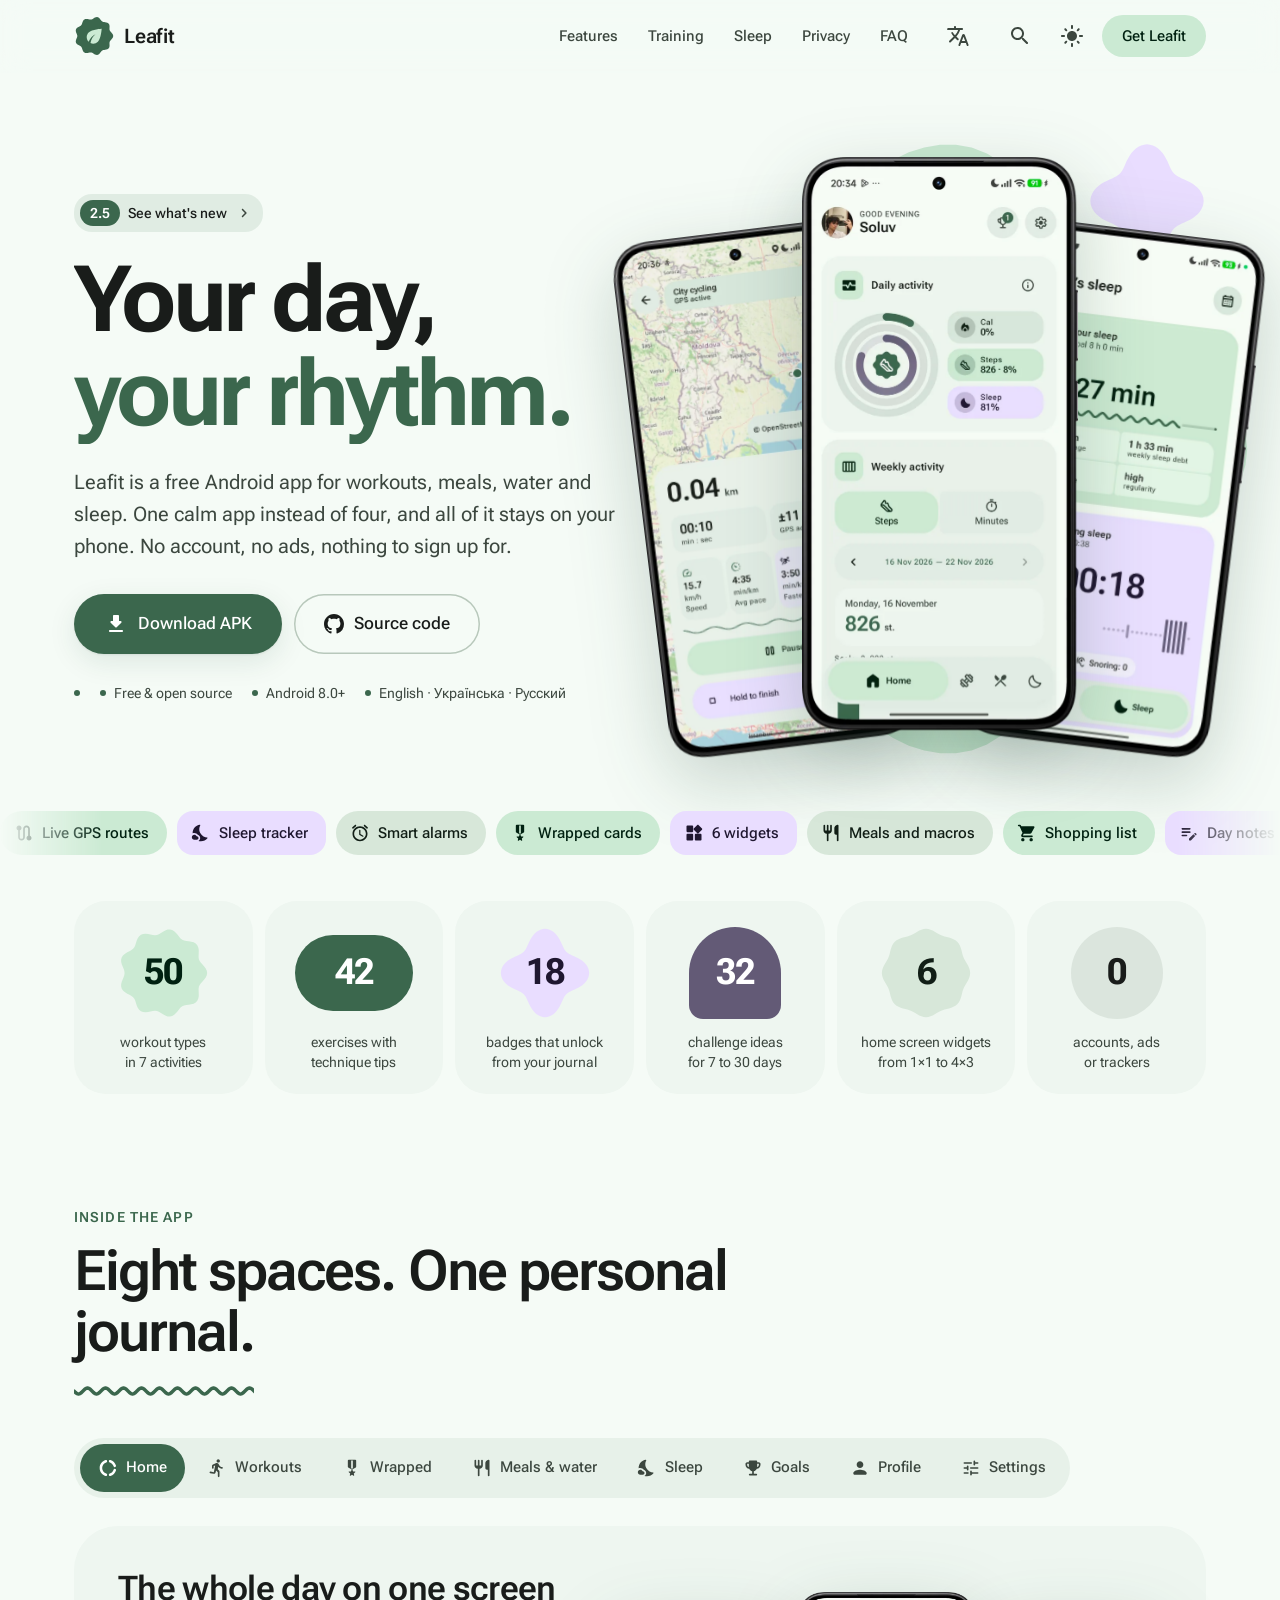
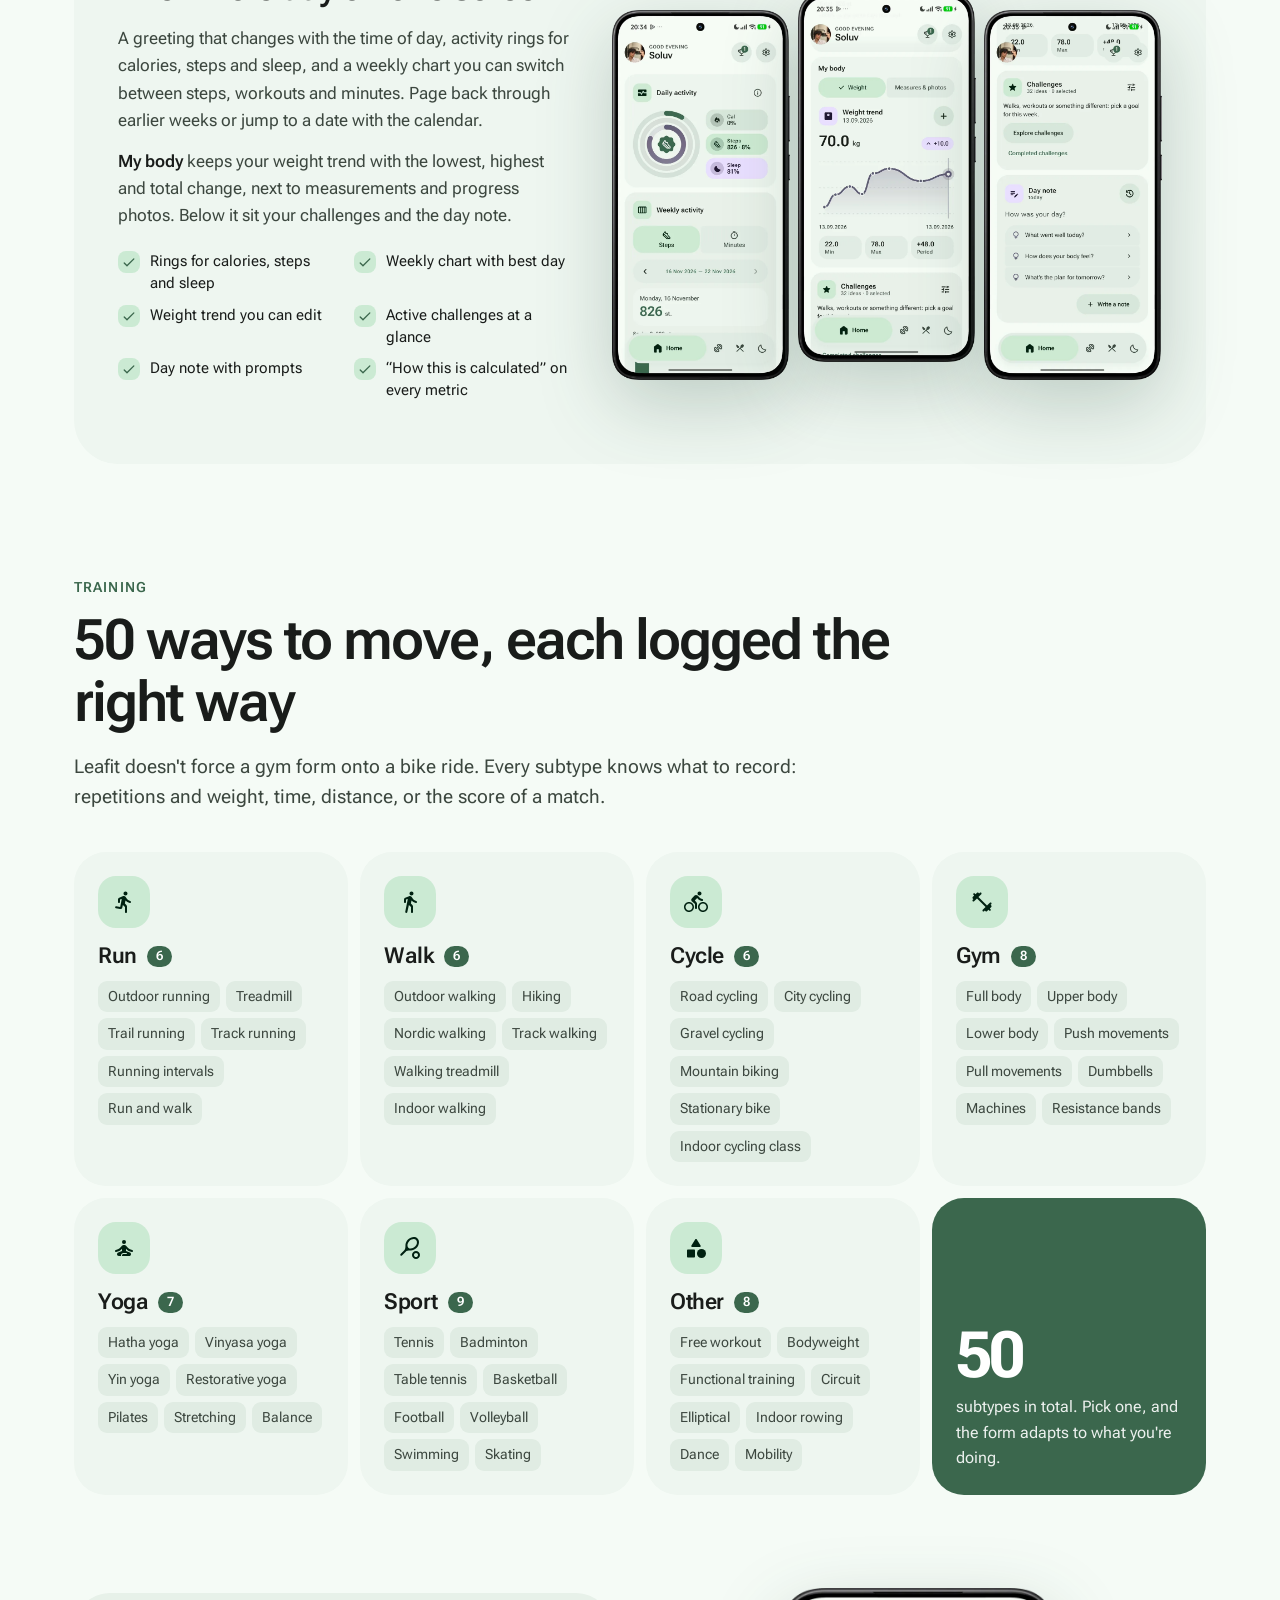
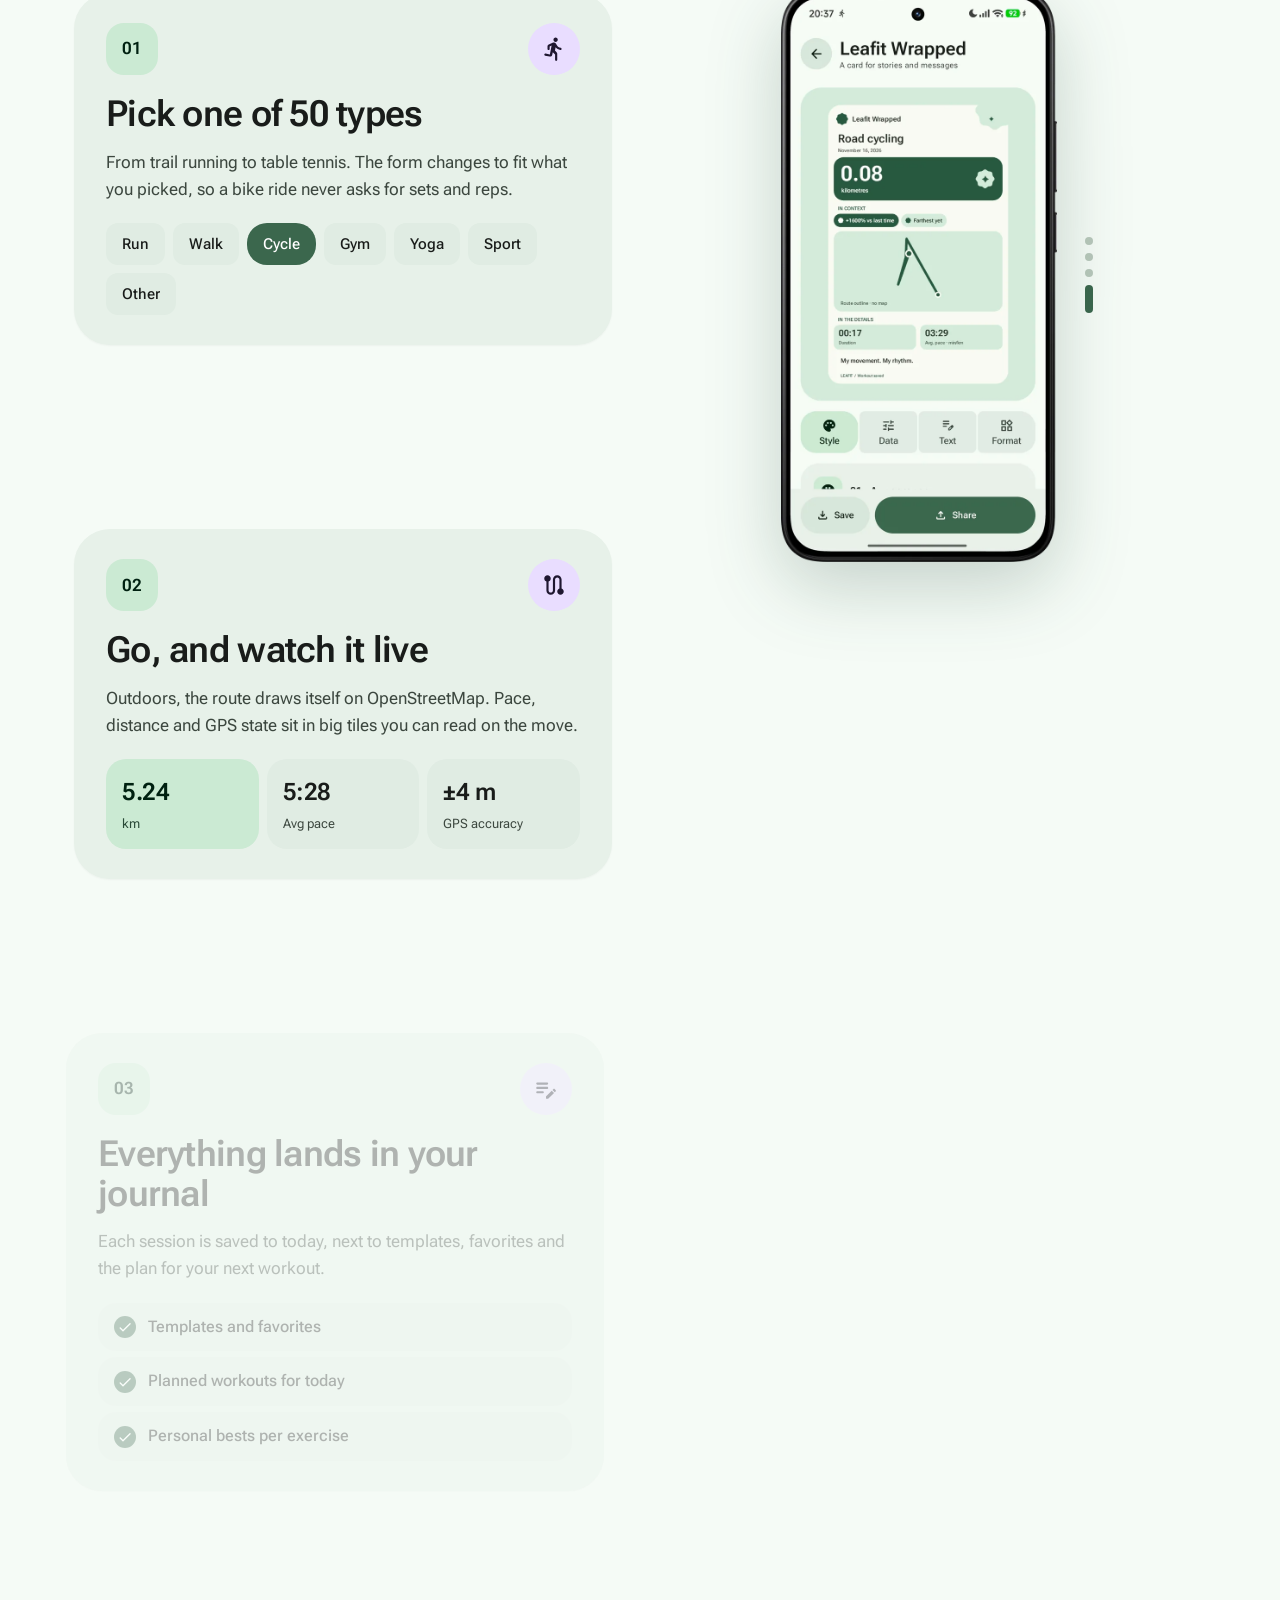
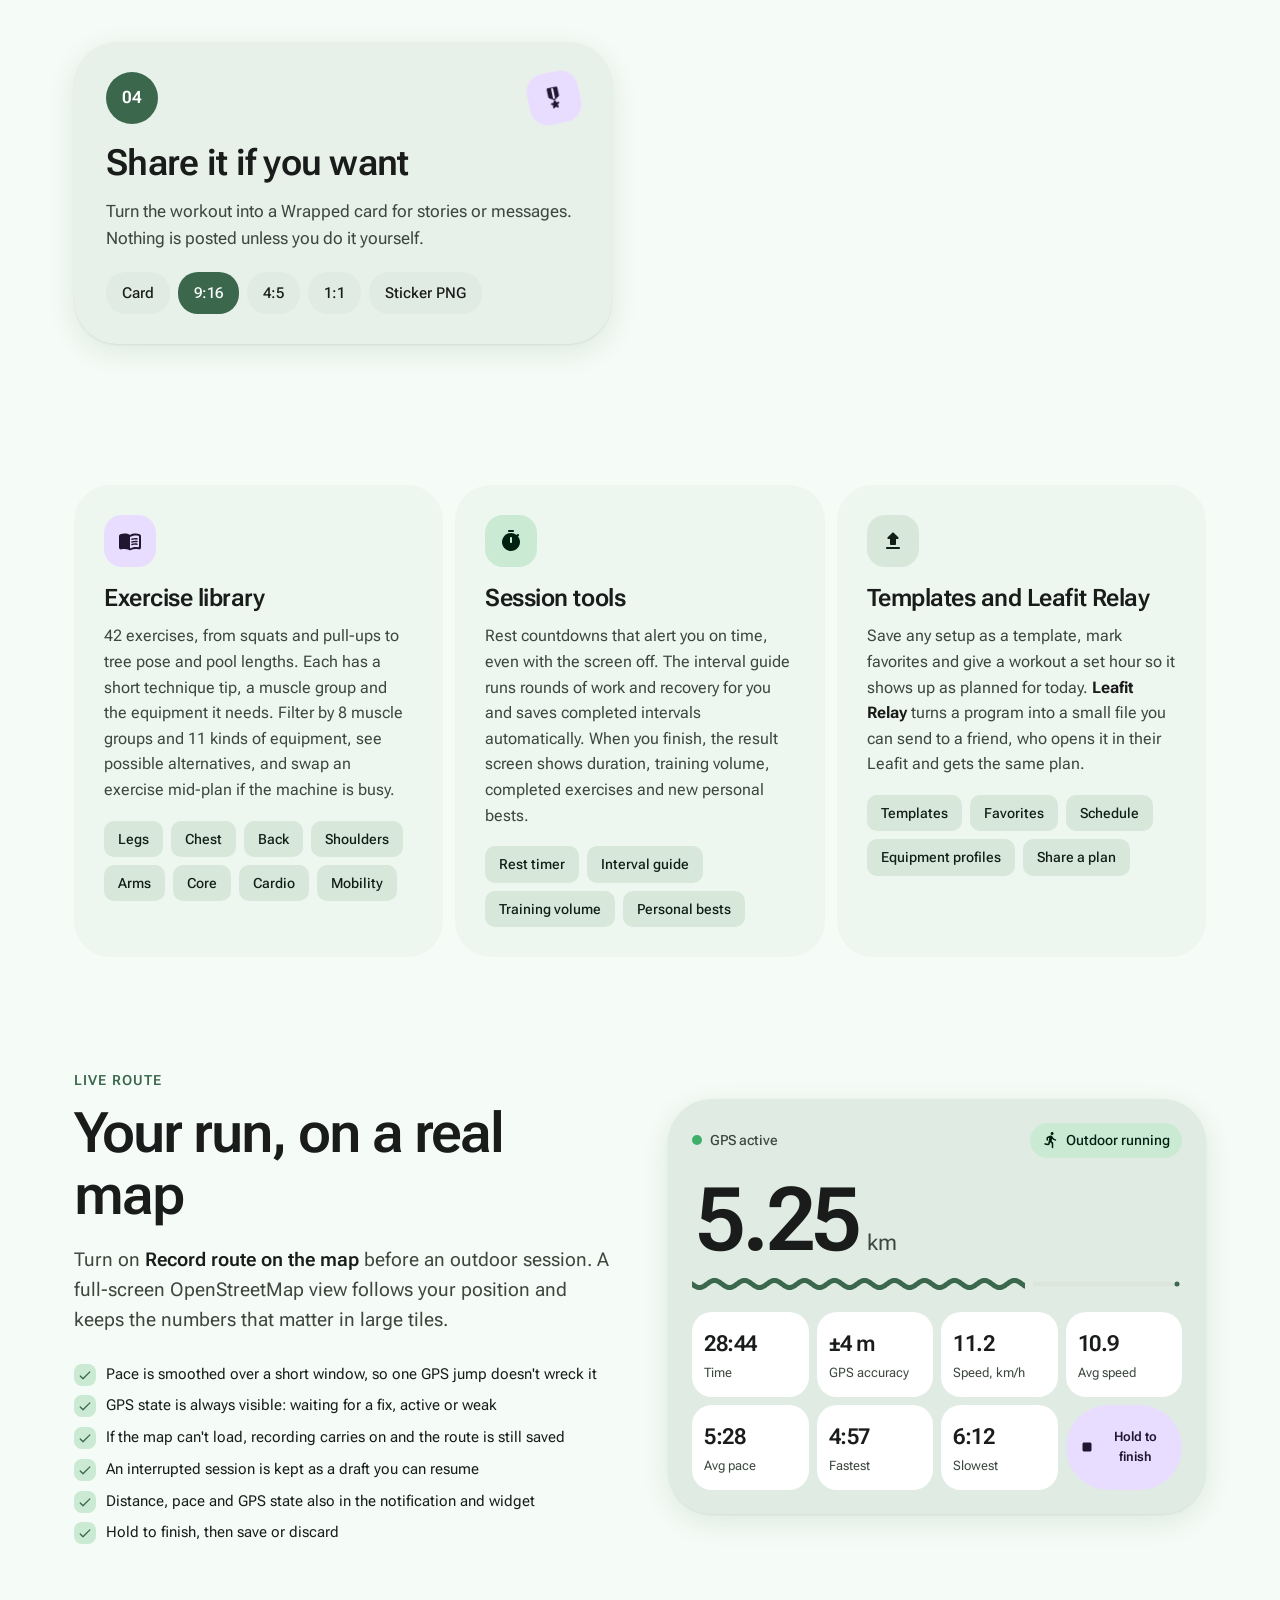
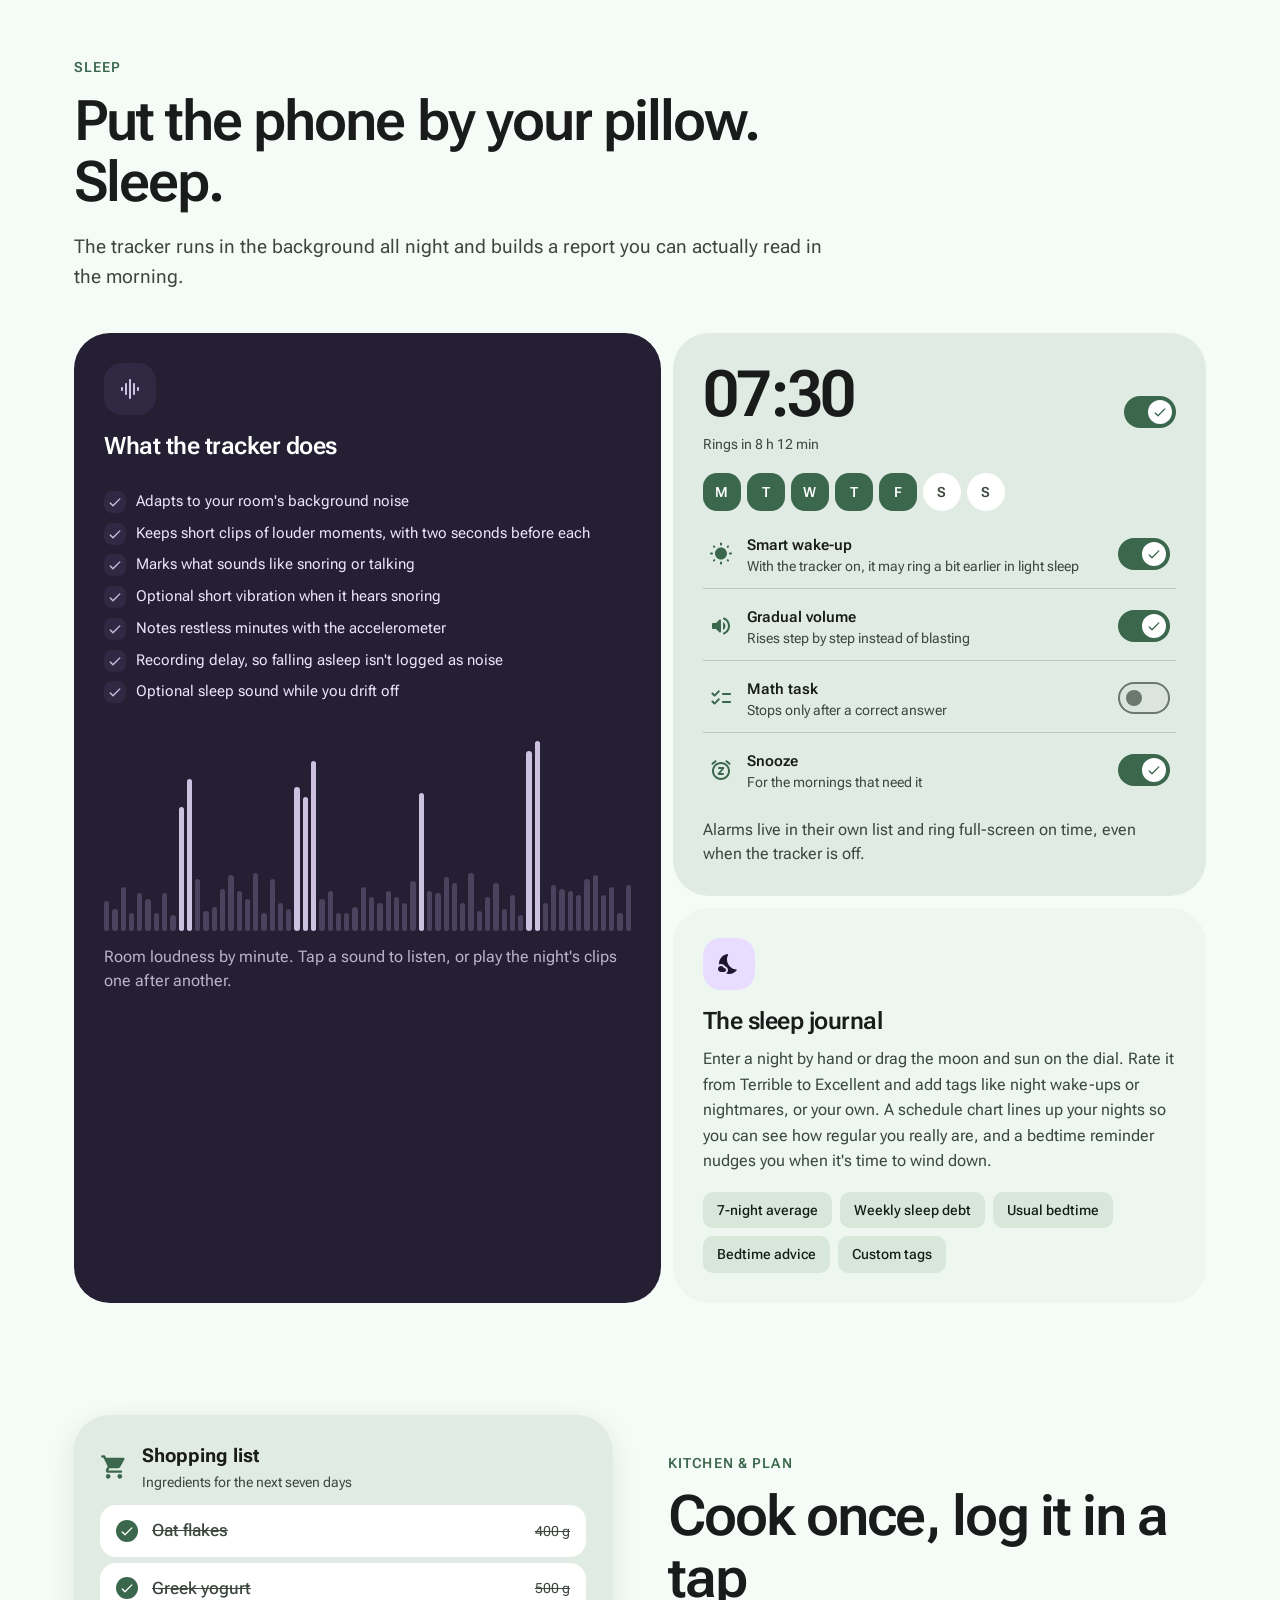
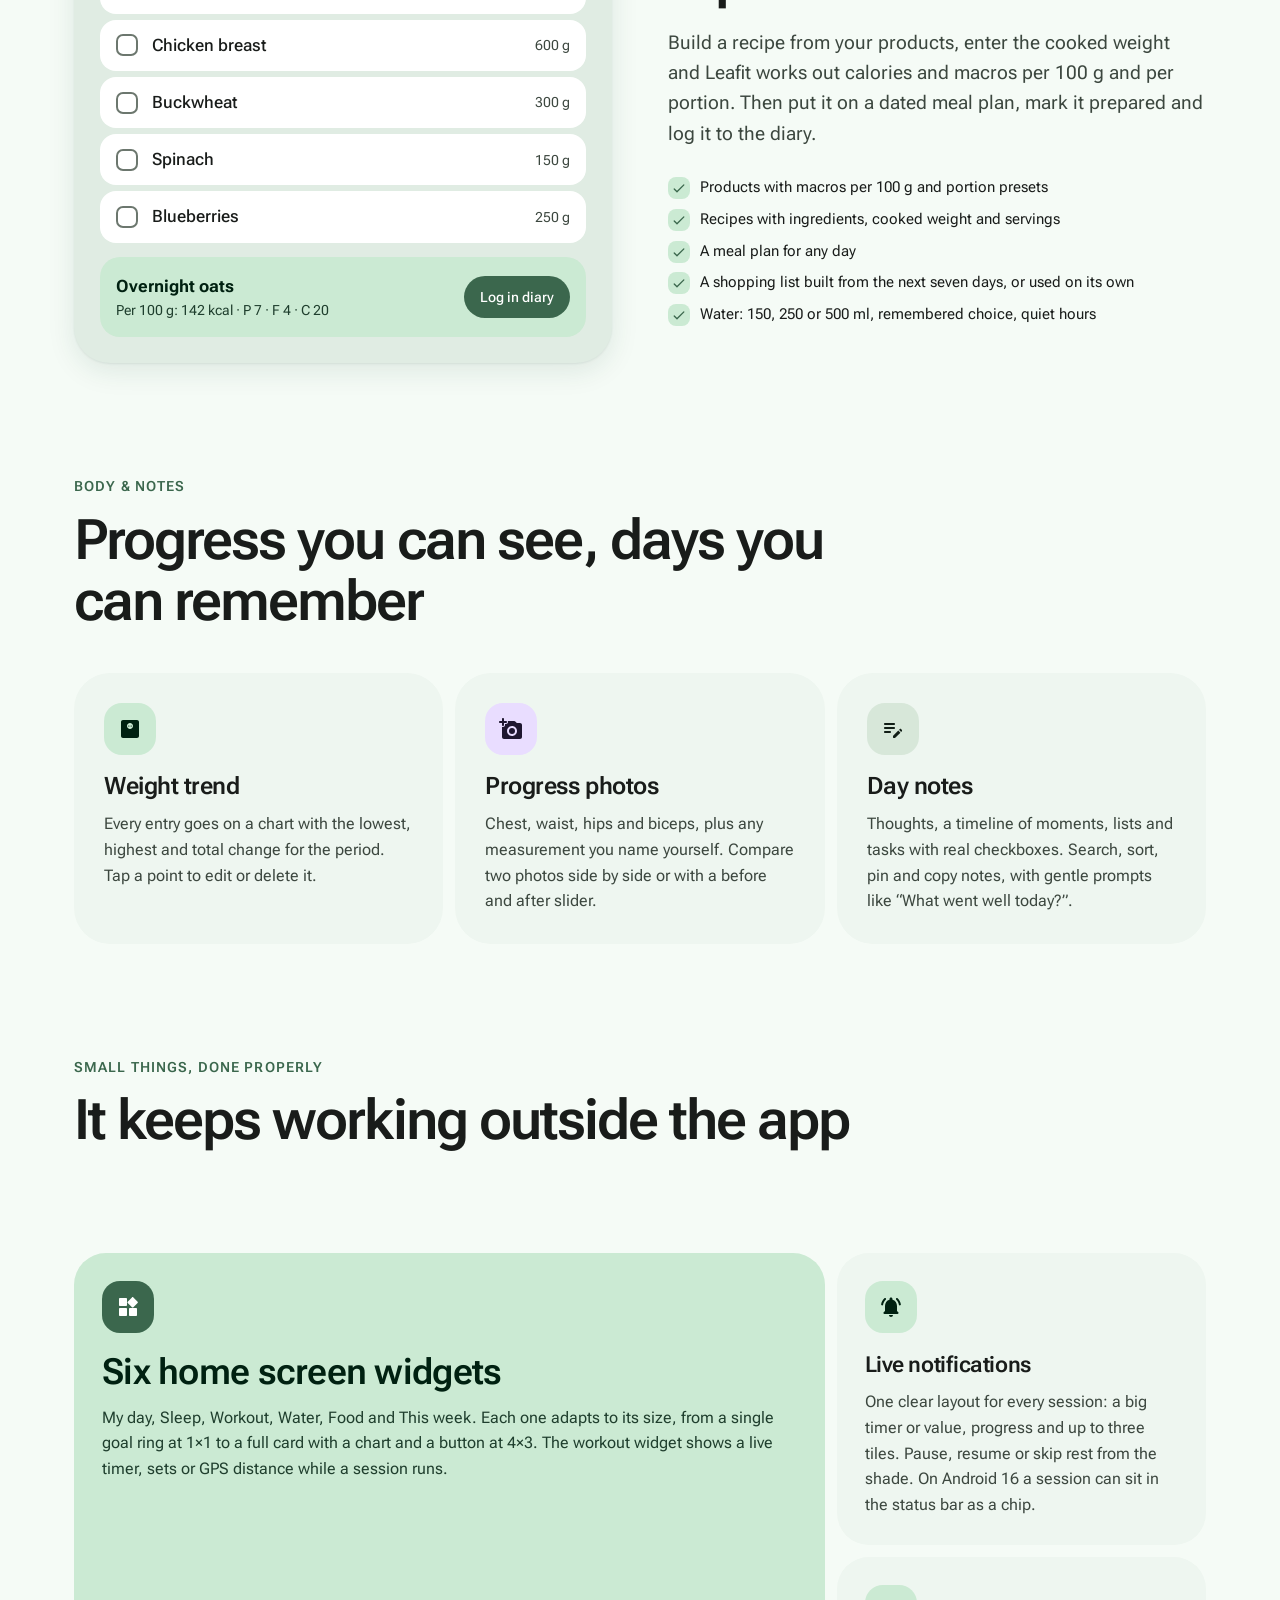
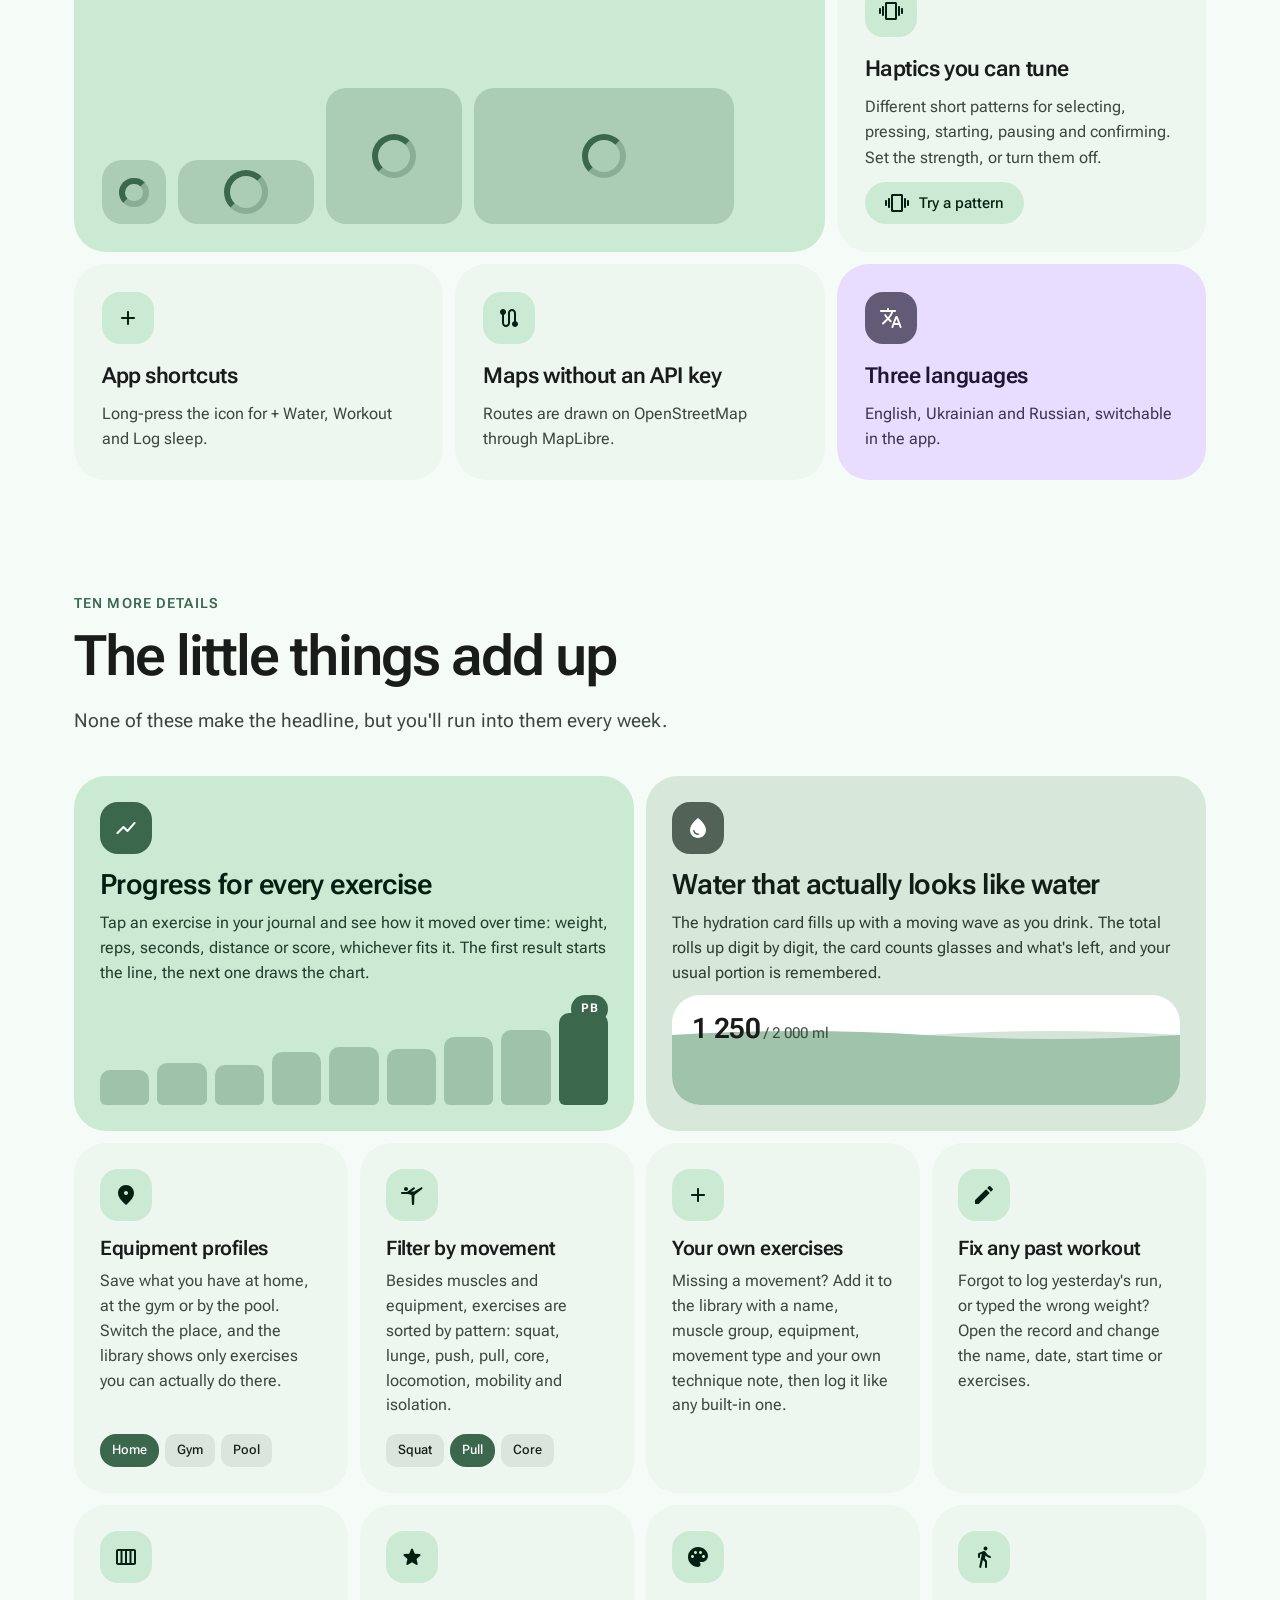
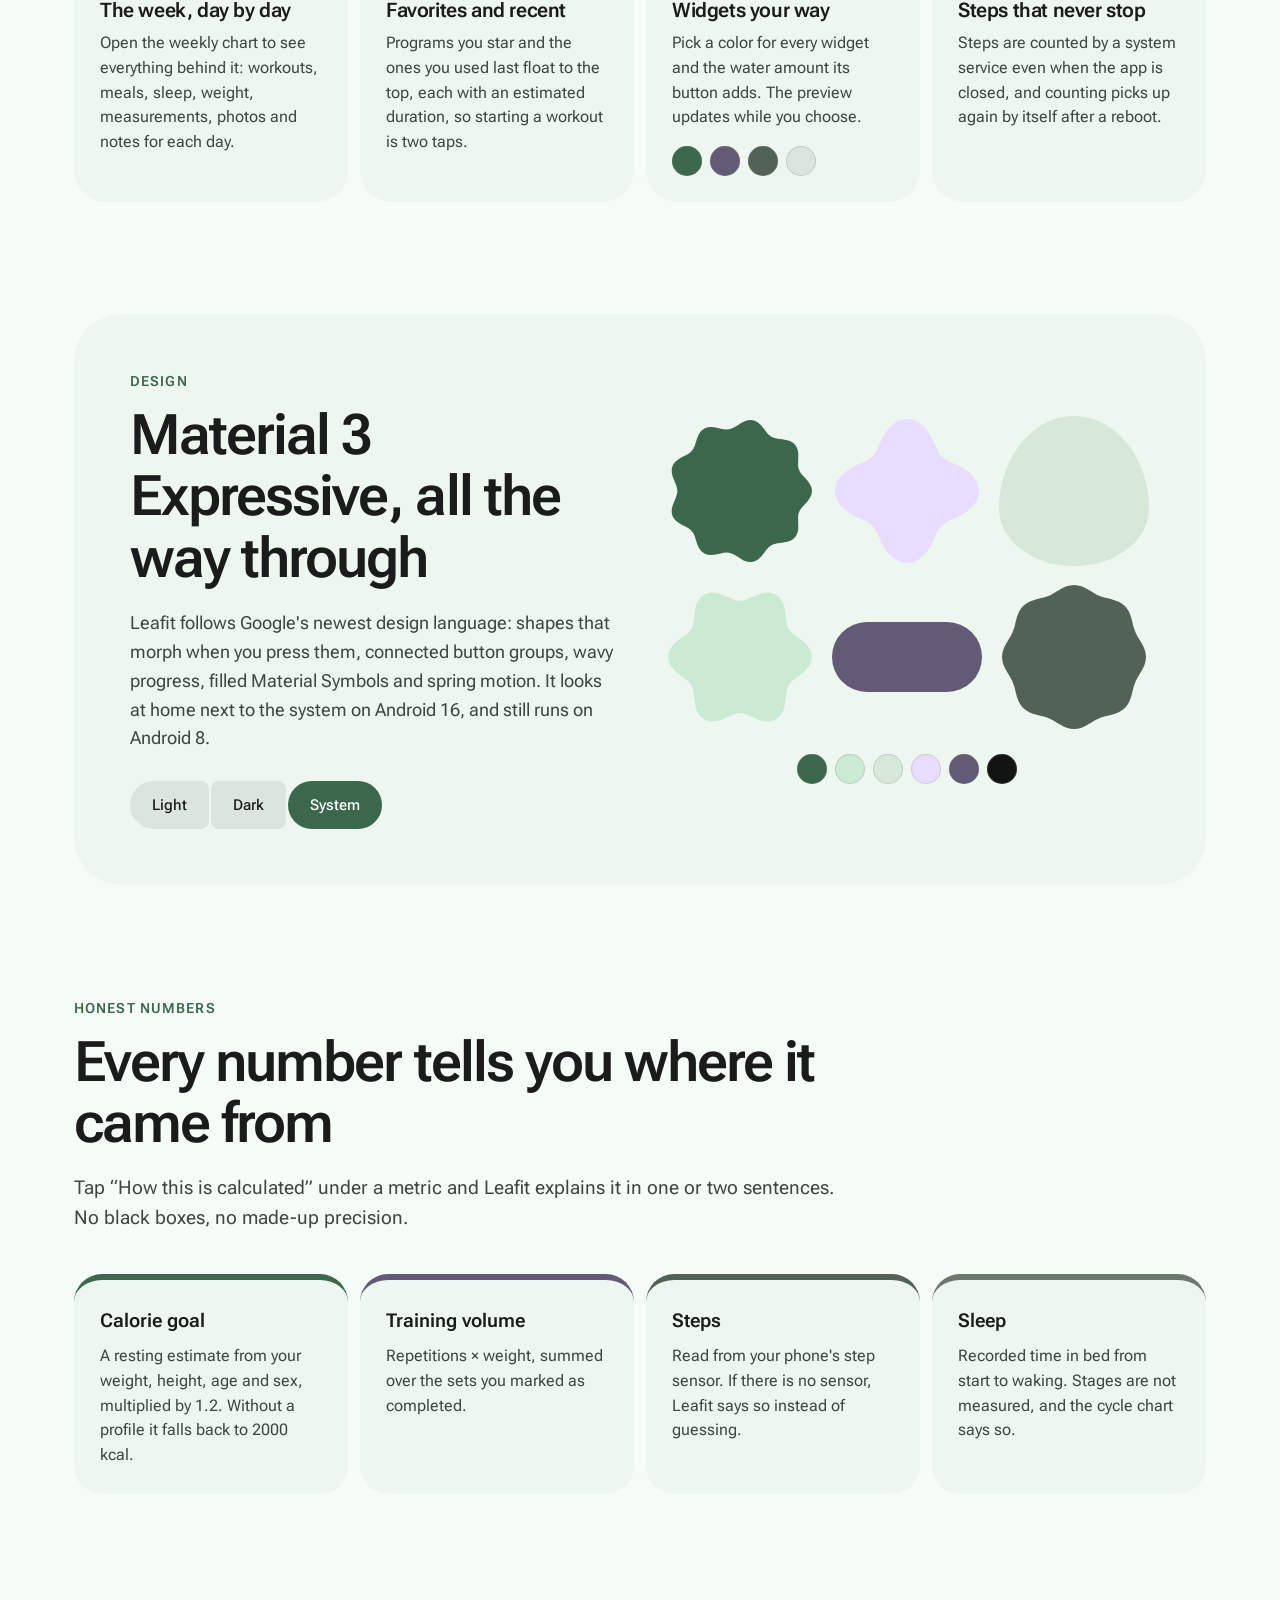
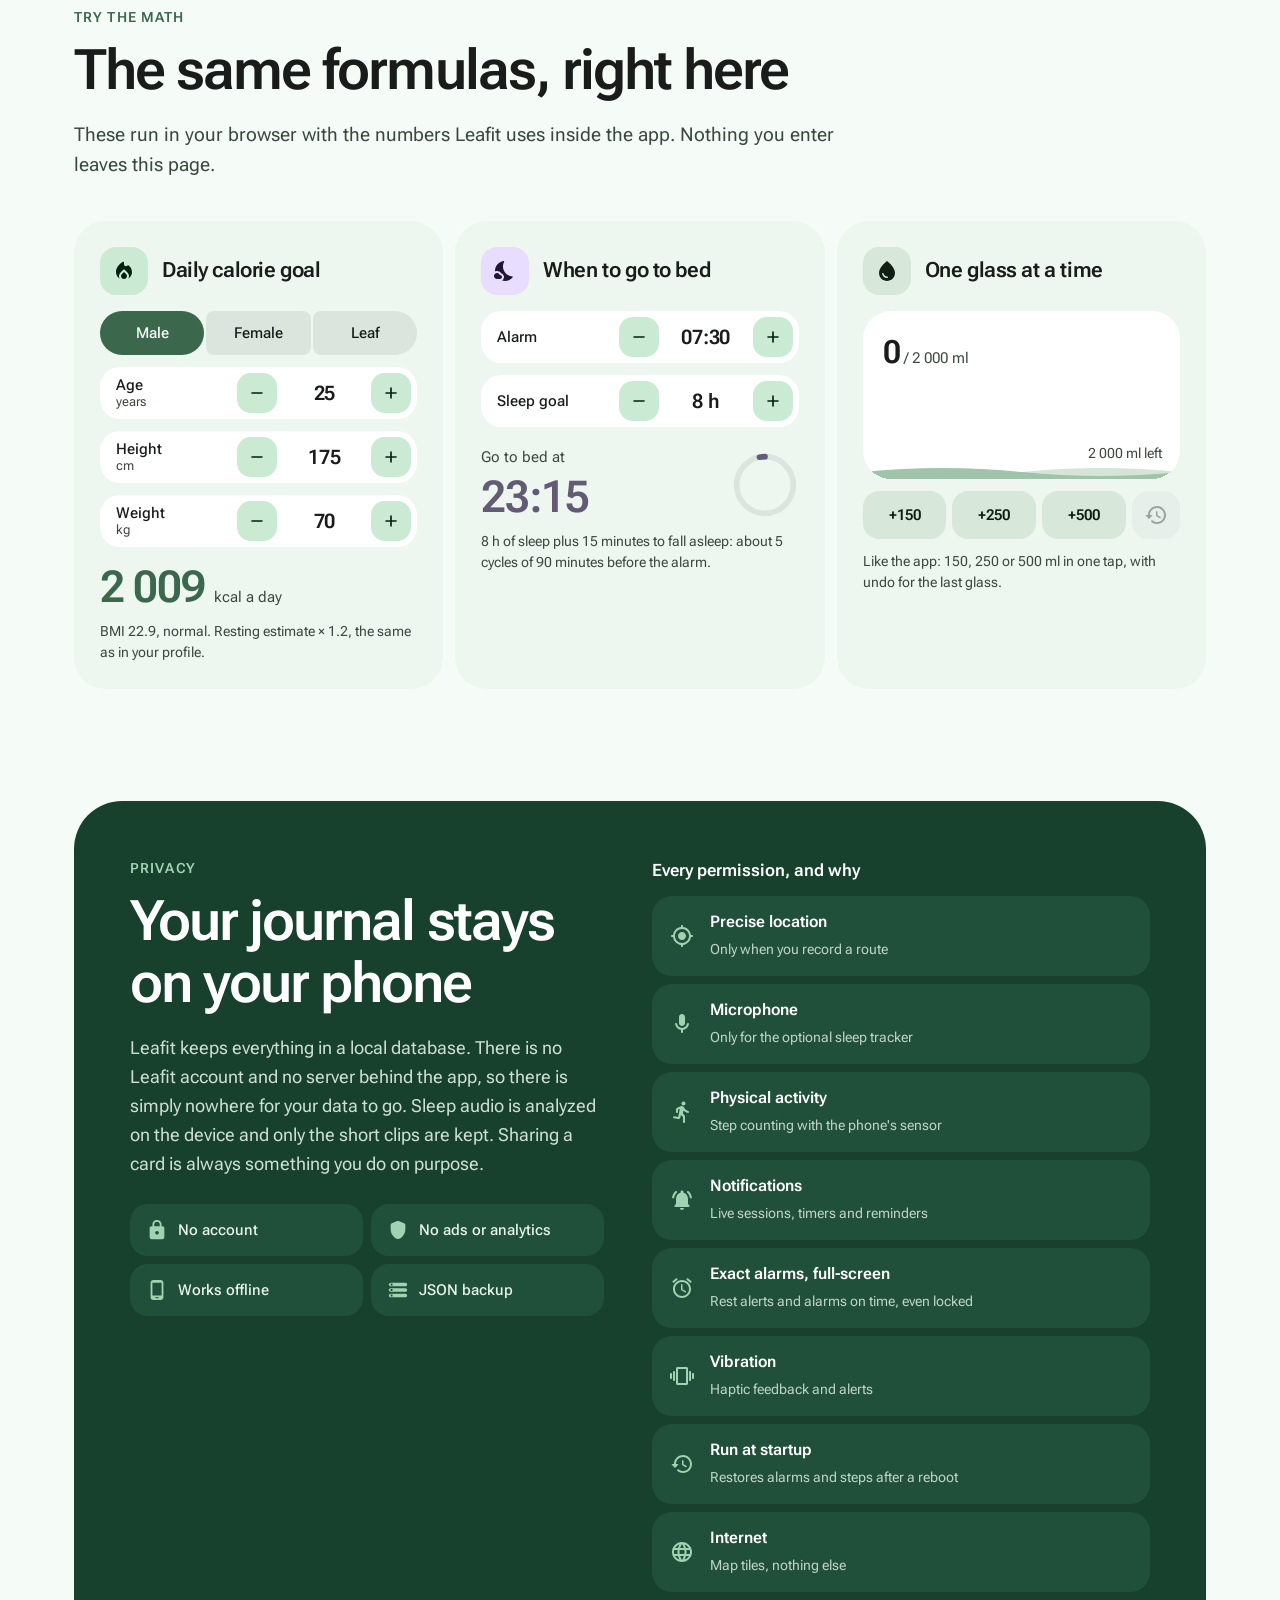
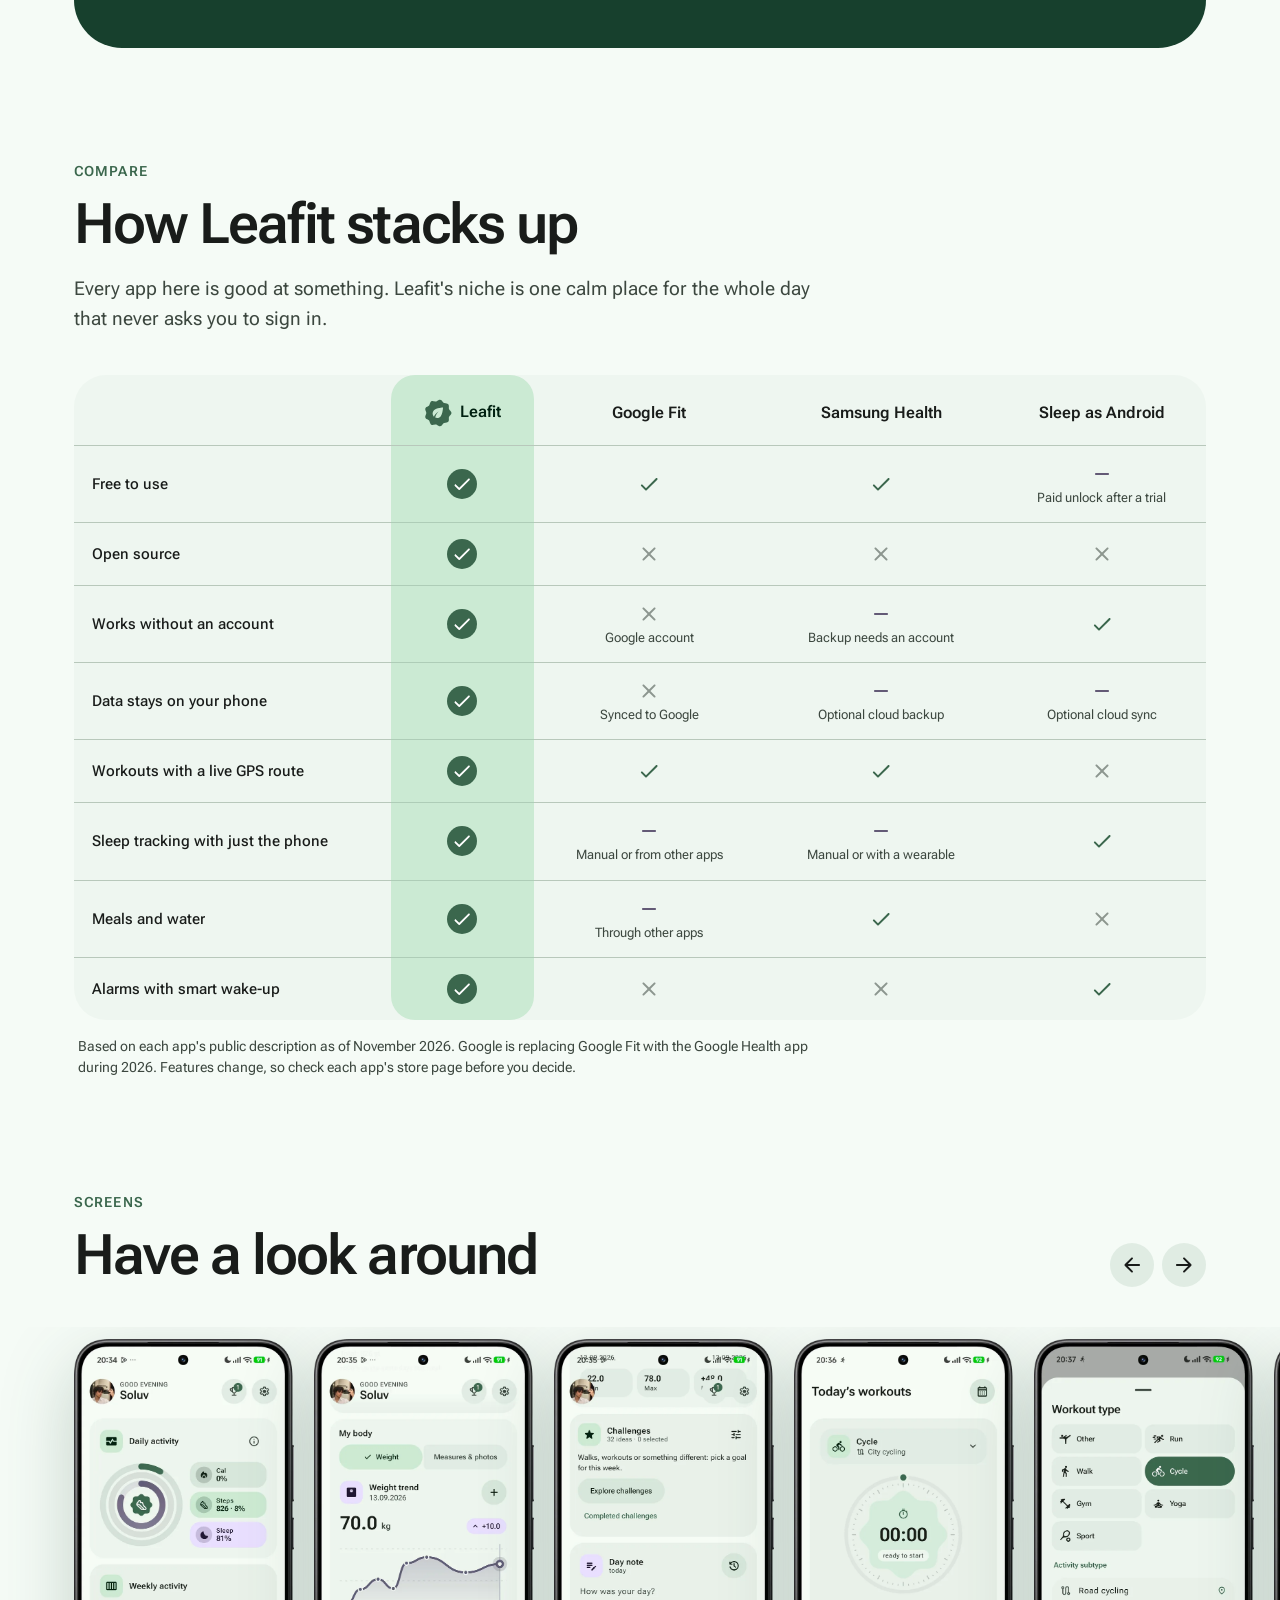
==== commit fb19e87a: "Hero screenshot back, fuller scroll story" ====
--- a/index.html
+++ b/index.html
@@ -35,7 +35,7 @@
 <script type="application/ld+json">[{"@context":"https://schema.org","@type":"SoftwareApplication","name":"Leafit","alternateName":"Leafit Android","description":"Free open-source Android app for workouts with live GPS routes, sleep tracking with alarms, meals and macros, water reminders, challenges and day notes. No account, no ads, works offline.","applicationCategory":"HealthApplication","applicationSubCategory":"Fitness tracker","operatingSystem":"Android 8.0+","softwareVersion":"2.5.0","downloadUrl":"https://github.com/So1uv/Leafit/releases/latest/download/Leafit.apk","installUrl":"https://github.com/So1uv/Leafit/releases/latest","codeRepository":"https://github.com/So1uv/Leafit","license":"https://www.gnu.org/licenses/gpl-3.0.html","isAccessibleForFree":true,"inLanguage":["en","uk","ru"],"url":"https://leafitapp.github.io/","image":"https://leafitapp.github.io/assets/og.jpg","screenshot":["https://leafitapp.github.io/screenshots/home.webp","https://leafitapp.github.io/screenshots/gps-live.webp","https://leafitapp.github.io/screenshots/sleep-tracker.webp","https://leafitapp.github.io/screenshots/wrapped.webp","https://leafitapp.github.io/screenshots/meals.webp"],"offers":{"@type":"Offer","price":"0","priceCurrency":"USD"},"author":{"@type":"Person","name":"Soluv","url":"https://github.com/So1uv"}},{"@context":"https://schema.org","@type":"WebSite","name":"Leafit","url":"https://leafitapp.github.io/"},{"@context":"https://schema.org","@type":"FAQPage","mainEntity":[{"@type":"Question","name":"Is it really free?","acceptedAnswer":{"@type":"Answer","text":"Yes. No subscription, no premium tier, no ads. Leafit is open source under GPL-3.0."}},{"@type":"Question","name":"How do I install the APK?","acceptedAnswer":{"@type":"Answer","text":"Download Leafit.apk on your phone and open it. Android will ask you once to allow installs from your browser or file manager."}},{"@type":"Question","name":"Does Leafit need an account?","acceptedAnswer":{"@type":"Answer","text":"No. There is no account and no server. Everything is stored in a local database on your phone."}},{"@type":"Question","name":"Which Android versions does Leafit support?","acceptedAnswer":{"@type":"Answer","text":"Android 8.0 and newer. It is tested on Samsung Galaxy S10, Xiaomi 15 and Pixel 7."}},{"@type":"Question","name":"Does the sleep tracker record audio?","acceptedAnswer":{"@type":"Answer","text":"Only if you turn the tracker on. Audio is analyzed on the device and only short clips of louder moments are kept, stored locally."}}]}]</script>
 <link rel="preload" href="assets/fonts/roboto-flex-400.woff2" as="font" type="font/woff2" crossorigin>
 <link rel="preload" href="assets/fonts/roboto-flex-600.woff2" as="font" type="font/woff2" crossorigin>
-<link rel="stylesheet" href="assets/style.css?v=202611191545">
+<link rel="stylesheet" href="assets/style.css?v=202611191710">
 <script>try{var t=localStorage.getItem("leafit-theme");if(t)document.documentElement.dataset.theme=t}catch(e){}</script>
 </head>
 <body>
@@ -88,71 +88,7 @@
       <svg class="clover" aria-hidden="true"><use href="#s-clover"/></svg>
       <svg class="gem" aria-hidden="true"><use href="#s-gem"/></svg>
       <div class="phone p1" aria-hidden="true"><img src="assets/shots/gps-live.webp" width="640" height="1329" alt=""></div>
-      <div class="phone p2 demo">
-        <div class="mock" role="group" aria-label="Interactive preview of the Leafit app">
-          <div class="m-screen">
-            <div class="m-status" aria-hidden="true"><b class="m-clock">20:34</b><i class="m-cam"></i><span class="m-sys"><i class="m-sig"></i><i class="m-bat">91</i></span></div>
-            <div class="m-view">
-              <section class="m-scr on" data-s="0" aria-label="Home">
-                <div class="m-top"><span class="m-ava" aria-hidden="true"><svg class="m-ava-s"><use href="#s-cookie"/></svg><svg class="ic"><use href="#i-Eco"/></svg></span><span class="m-hi"><small class="m-greet">Good evening</small><b>Leaf</b></span><span class="m-ib" aria-hidden="true"><svg class="ic"><use href="#i-EmojiEvents"/></svg><i>1</i></span><span class="m-ib" aria-hidden="true"><svg class="ic"><use href="#i-Settings"/></svg></span></div>
-                <div class="m-card">
-                  <div class="m-ch"><span class="m-badge"><svg class="ic"><use href="#i-VitalSigns"/></svg></span><b>Daily activity</b></div>
-                  <div class="m-act">
-                    <div class="m-rings" aria-hidden="true"><svg viewBox="0 0 100 100"><circle class="rt" cx="50" cy="50" r="44"/><circle class="rt" cx="50" cy="50" r="33"/><circle class="rt" cx="50" cy="50" r="22"/><circle class="rp r1" cx="50" cy="50" r="44" pathLength="100" style="--v:64"/><circle class="rp r2" cx="50" cy="50" r="33" pathLength="100" style="--v:78"/><circle class="rp r3" cx="50" cy="50" r="22" pathLength="100" style="--v:81"/></svg><span class="m-core"><svg><use href="#s-cookie"/></svg><svg class="ic"><use href="#i-DirectionsWalk"/></svg></span></div>
-                    <ul class="m-chips">
-                      <li class="c1"><i><svg class="ic"><use href="#i-LocalFireDepartment"/></svg></i><span>Cal<b>1 284 · 64%</b></span></li>
-                      <li class="c2"><i><svg class="ic"><use href="#i-DirectionsWalk"/></svg></i><span>Steps<b><em data-mn="steps">7 840</em> · 78%</b></span></li>
-                      <li class="c3"><i><svg class="ic"><use href="#i-NightsStay"/></svg></i><span>Sleep<b>81%</b></span></li>
-                    </ul>
-                  </div>
-                </div>
-                <div class="m-card">
-                  <div class="m-ch"><span class="m-badge"><svg class="ic"><use href="#i-CalendarViewWeek"/></svg></span><b>Weekly activity</b></div>
-                  <div class="m-bars" aria-hidden="true"><i style="--h:46"><u>Mo</u></i><i style="--h:72"><u>Tu</u></i><i style="--h:58"><u>We</u></i><i class="best" style="--h:100"><u>Th</u></i><i style="--h:64"><u>Fr</u></i><i style="--h:38"><u>Sa</u></i><i class="now" style="--h:78"><u>Su</u></i></div>
-                  <p class="m-best">Best day: Thursday</p>
-                </div>
-              </section>
-              <section class="m-scr" data-s="1" aria-label="Workout">
-                <h4 class="m-title">Today's workouts</h4>
-                <div class="m-card">
-                  <div class="m-row"><span class="m-badge"><svg class="ic"><use href="#i-DirectionsRun"/></svg></span><span class="m-rt"><b>Run</b><small>Outdoor running</small></span></div>
-                  <div class="m-dial" aria-hidden="true"><svg class="m-ticks" viewBox="0 0 100 100"><circle cx="50" cy="50" r="46" pathLength="120"/></svg><svg class="m-dial-s"><use href="#s-cookie"/></svg><span class="m-hand"><i></i></span><span class="m-dial-in"><svg class="ic"><use href="#i-Timer"/></svg><b class="m-time">00:00</b><small class="m-state">ready to start</small></span></div>
-                  <div class="m-route"><svg class="ic"><use href="#i-Map"/></svg><span class="m-rt"><b>Record route on the map</b><small>Outdoor activity · precise GPS</small></span><i class="m-sw on" aria-hidden="true"></i></div>
-                  <button class="m-btn" type="button" data-run><svg class="ic"><use href="#i-PlayArrow"/></svg><span>Start workout</span></button>
-                </div>
-              </section>
-              <section class="m-scr" data-s="2" aria-label="Nutrition">
-                <h4 class="m-title">Today's meals</h4>
-                <div class="m-card m-water">
-                  <div class="m-row"><span class="m-badge"><svg class="ic"><use href="#i-WaterDrop"/></svg></span><span class="m-rt"><b>Water</b><small>Daily guide · 2000 ml</small></span><em class="m-pct">63%</em></div>
-                  <div class="m-big"><b data-mw>1 250</b> ml<small class="m-left">750 ml left</small></div>
-                  <div class="m-glass" aria-hidden="true"><i class="f"></i><i class="f"></i><i class="h"></i><i></i></div>
-                  <div class="m-add"><button type="button" data-add="150">+150</button><button type="button" data-add="250">+250</button><button type="button" data-add="500">+500</button></div>
-                </div>
-                <div class="m-meal"><span class="m-badge"><svg class="ic"><use href="#i-Coffee"/></svg></span><span class="m-rt"><b>Breakfast</b><small>Overnight oats · 320 kcal</small></span></div>
-                <div class="m-meal"><span class="m-badge"><svg class="ic"><use href="#i-LunchDining"/></svg></span><span class="m-rt"><b>Lunch</b><small>Open to add a dish</small></span></div>
-              </section>
-              <section class="m-scr" data-s="3" aria-label="Sleep">
-                <h4 class="m-title">Today's sleep</h4>
-                <div class="m-card">
-                  <div class="m-ch"><span class="m-badge t"><svg class="ic"><use href="#i-NightsStay"/></svg></span><b>Sleep timeline</b></div>
-                  <b class="m-dur">8 h 30 min</b>
-                  <small class="m-goal">Goal 8 h 0 min</small>
-                  <div class="m-times"><span>In bed<b>22:30</b></span><span>Woke<b>07:00</b></span></div>
-                  <div class="m-line" aria-hidden="true"><i></i></div>
-                  <div class="m-axis" aria-hidden="true"><span>12:00</span><span>00:00</span><span>12:00</span></div>
-                </div>
-                <div class="m-card m-q">
-                  <div class="m-qh"><span class="m-face" aria-hidden="true"><svg><use href="#s-cookie"/></svg><svg class="ic"><use href="#i-SentimentNeutral"/></svg></span><span class="m-rt"><small>Sleep quality</small><b class="m-ql">Okay</b></span><em class="m-qn">3/5</em></div>
-                  <div class="m-faces"><button type="button" data-q="1" aria-label="Terrible"><svg class="ic"><use href="#i-SentimentVeryDissatisfied"/></svg></button><button type="button" data-q="2" aria-label="Bad"><svg class="ic"><use href="#i-SentimentDissatisfied"/></svg></button><button type="button" data-q="3" class="on" aria-label="Okay"><svg class="ic"><use href="#i-SentimentNeutral"/></svg></button><button type="button" data-q="4" aria-label="Good"><svg class="ic"><use href="#i-SentimentSatisfied"/></svg></button><button type="button" data-q="5" aria-label="Excellent"><svg class="ic"><use href="#i-SentimentVerySatisfied"/></svg></button></div>
-                </div>
-              </section>
-            </div>
-            <nav class="m-nav" aria-label="App sections"><button type="button" class="on" data-go="0" aria-label="Home"><svg class="ic"><use href="#i-Home"/></svg><span>Home</span></button><button type="button" data-go="1" aria-label="Workout"><svg class="ic"><use href="#i-FitnessCenter"/></svg><span>Workout</span></button><button type="button" data-go="2" aria-label="Nutrition"><svg class="ic"><use href="#i-Restaurant"/></svg><span>Nutrition</span></button><button type="button" data-go="3" aria-label="Sleep"><svg class="ic"><use href="#i-NightsStay"/></svg><span>Sleep</span></button></nav>
-            <i class="m-home-bar" aria-hidden="true"></i>
-          </div>
-        </div>
-      </div>
+      <div class="phone p2" aria-hidden="true"><img src="assets/shots/home.webp" width="640" height="1329" alt=""></div>
       <div class="phone p3" aria-hidden="true"><img src="assets/shots/sleep-tracker.webp" width="640" height="1329" alt=""></div>
     </div>
   </div>
@@ -381,7 +317,7 @@
     </div>
 
     <div class="scrolly">
-      <div class="sc-steps"><article class="sc-step on" data-i="0"><span class="sc-n">01</span><h3>Pick one of 50 types</h3><p>From trail running to table tennis. The form changes to fit what you picked, so a bike ride never asks for sets and reps.</p></article><article class="sc-step" data-i="1"><span class="sc-n">02</span><h3>Go, and watch it live</h3><p>Outdoors, the route draws itself on OpenStreetMap. Pace, distance and GPS state sit in big tiles you can read on the move.</p></article><article class="sc-step" data-i="2"><span class="sc-n">03</span><h3>Everything lands in your journal</h3><p>Each session is saved to today, next to templates, favorites and the plan for your next workout.</p></article><article class="sc-step" data-i="3"><span class="sc-n">04</span><h3>Share it if you want</h3><p>Turn the workout into a Wrapped card for stories or messages. Nothing is posted unless you do it yourself.</p></article></div>
+      <div class="sc-steps"><article class="sc-step on" data-i="0"><div class="sc-card"><div class="sc-top"><span class="sc-n">01</span><span class="sc-ic"><svg class="ic"><use href="#i-DirectionsRun"/></svg></span></div><h3>Pick one of 50 types</h3><p>From trail running to table tennis. The form changes to fit what you picked, so a bike ride never asks for sets and reps.</p><ul class="sc-chips"><li>Run</li><li>Walk</li><li class="on">Cycle</li><li>Gym</li><li>Yoga</li><li>Sport</li><li>Other</li></ul></div></article><article class="sc-step" data-i="1"><div class="sc-card"><div class="sc-top"><span class="sc-n">02</span><span class="sc-ic"><svg class="ic"><use href="#i-Route"/></svg></span></div><h3>Go, and watch it live</h3><p>Outdoors, the route draws itself on OpenStreetMap. Pace, distance and GPS state sit in big tiles you can read on the move.</p><div class="sc-tiles"><div><b>5.24</b><span>km</span></div><div><b>5:28</b><span>Avg pace</span></div><div><b>±4 m</b><span>GPS accuracy</span></div></div></div></article><article class="sc-step" data-i="2"><div class="sc-card"><div class="sc-top"><span class="sc-n">03</span><span class="sc-ic"><svg class="ic"><use href="#i-EditNote"/></svg></span></div><h3>Everything lands in your journal</h3><p>Each session is saved to today, next to templates, favorites and the plan for your next workout.</p><ul class="sc-list"><li><svg class="ic"><use href="#i-Check"/></svg>Templates and favorites</li><li><svg class="ic"><use href="#i-Check"/></svg>Planned workouts for today</li><li><svg class="ic"><use href="#i-Check"/></svg>Personal bests per exercise</li></ul></div></article><article class="sc-step" data-i="3"><div class="sc-card"><div class="sc-top"><span class="sc-n">04</span><span class="sc-ic"><svg class="ic"><use href="#i-AwardStar"/></svg></span></div><h3>Share it if you want</h3><p>Turn the workout into a Wrapped card for stories or messages. Nothing is posted unless you do it yourself.</p><ul class="sc-chips"><li>Card</li><li class="on">9:16</li><li>4:5</li><li>1:1</li><li>Sticker PNG</li></ul></div></article></div>
       <div class="sc-stage"><div class="sc-phone"><img class="on" src="assets/shots/workout-type.webp" width="640" height="1329" alt="Choosing a workout type in Leafit" loading="lazy" decoding="async"><img src="assets/shots/gps-live.webp" width="640" height="1329" alt="Live GPS route in Leafit" loading="lazy" decoding="async"><img src="assets/shots/workouts.webp" width="640" height="1329" alt="Today's workouts in Leafit" loading="lazy" decoding="async"><img src="assets/shots/wrapped.webp" width="640" height="1329" alt="Leafit Wrapped card" loading="lazy" decoding="async"></div><div class="sc-dots" aria-hidden="true"><i class="on"></i><i></i><i></i><i></i></div></div>
     </div>
 
@@ -940,6 +876,6 @@
   <p class="lb-cap"></p>
 </dialog>
 
-<script src="assets/app.js?v=202611191545" defer></script>
+<script src="assets/app.js?v=202611191710" defer></script>
 </body>
 </html>
--- a/assets/style.css
+++ b/assets/style.css
@@ -956,150 +956,12 @@
 }
 .off *,.off::before,.off::after{animation-play-state:paused!important}
 
-.phone.demo{container-type:inline-size}
-.mock{--mk:var(--c);font-size:calc(100cqw / 27.6);position:relative;aspect-ratio:640 / 1329;padding:.85em;border-radius:4.5em;background:#121413;box-shadow:inset 0 0 0 .18em #2c302d,0 2.4em 3.6em -.6em rgba(23,64,45,.32);animation:float 7s ease-in-out infinite,phonein 1.1s var(--ease) both;will-change:transform;-webkit-user-select:none;user-select:none;-webkit-tap-highlight-color:transparent}
-:root[data-theme="dark"] .mock{box-shadow:inset 0 0 0 .18em #2c302d,0 2.4em 3.6em -.6em rgba(0,0,0,.6)}
-@media (prefers-color-scheme:dark){:root:not([data-theme="light"]) .mock{box-shadow:inset 0 0 0 .18em #2c302d,0 2.4em 3.6em -.6em rgba(0,0,0,.6)}}
-.m-screen{position:relative;height:100%;border-radius:3.7em;background:var(--bg);overflow:hidden;color:var(--on-bg);isolation:isolate}
-.m-status{display:flex;align-items:center;justify-content:space-between;height:3.4em;padding:0 2.2em 0 2.4em;font-size:1.15em}
-.m-status b{font-weight:600;font-size:1em;font-variant-numeric:tabular-nums}
-.m-cam{position:absolute;left:50%;top:1.05em;width:1.2em;height:1.2em;margin-left:-.6em;border-radius:50%;background:#121413}
-.m-sys{display:flex;align-items:center;gap:.4em}
-.m-sig{width:1.1em;height:.8em;background:linear-gradient(90deg,currentColor 0 18%,transparent 18% 27%,currentColor 27% 45%,transparent 45% 55%,currentColor 55% 72%,transparent 72% 82%,currentColor 82%);clip-path:polygon(0 100%,100% 0,100% 100%)}
-.m-bat{display:grid;place-items:center;min-width:2em;height:1.05em;padding:0 .25em;border-radius:.3em;background:#3fae6a;color:#fff;font-size:.62em;font-style:normal;font-weight:700}
-.m-view{position:absolute;inset:3.4em 0 0;overflow:hidden}
-.m-scr{position:absolute;inset:0;padding:.6em 1.3em 8em;opacity:0;visibility:hidden;transform:translate3d(calc(var(--dir,1) * 2.4em),0,0);transition:opacity .28s ease,transform .5s var(--emph),visibility 0s .5s}
-.m-scr.on{opacity:1;visibility:visible;transform:none;transition:opacity .35s ease .05s,transform .55s var(--emph),visibility 0s}
-.m-scr.out{transform:translate3d(calc(var(--dir,1) * -2.4em),0,0)}
-.m-top{display:flex;align-items:center;gap:.8em;padding:.4em .2em 1em}
-.m-ava{position:relative;display:grid;place-items:center;width:3.8em;height:3.8em;flex:none}
-.m-ava-s{position:absolute;inset:0;width:100%;height:100%;fill:var(--primary)}
-.m-ava .ic{position:relative;width:1.9em;height:1.9em;color:var(--primary-c)}
-.m-hi{display:flex;flex-direction:column;flex:1;min-width:0;line-height:1.15}
-.m-greet{font-size:.92em;letter-spacing:.06em;text-transform:uppercase;color:var(--on-var)}
-.m-hi b{font-size:1.7em;font-weight:600;letter-spacing:-.01em}
-.m-ib{position:relative;display:grid;place-items:center;width:3.4em;height:3.4em;border-radius:50%;background:var(--c-high);flex:none}
-.m-ib .ic{width:1.7em;height:1.7em}
-.m-ib i{position:absolute;top:.3em;right:.35em;display:grid;place-items:center;min-width:1.3em;height:1.3em;border-radius:1em;background:var(--primary);color:var(--on-primary);font-size:.75em;font-style:normal;font-weight:700}
-.m-card{padding:1.2em;margin-bottom:.9em;border-radius:2.2em;background:var(--mk)}
-.m-ch{display:flex;align-items:center;gap:.9em;margin-bottom:1em}
-.m-ch b{font-size:1.4em;font-weight:500}
-.m-badge{display:grid;place-items:center;width:3em;height:3em;border-radius:1em;background:var(--primary-c);color:var(--on-primary-c);flex:none}
-.m-badge .ic{width:1.6em;height:1.6em}
-.m-badge.t{background:var(--tertiary-c);color:var(--on-tertiary-c)}
-.m-act{display:flex;align-items:center;gap:1em}
-.m-rings{position:relative;width:10.4em;height:10.4em;flex:none}
-.m-rings svg{width:100%;height:100%;transform:rotate(-90deg)}
-.m-rings circle{fill:none;stroke-width:8;stroke-linecap:round}
-.m-rings .rt{stroke:var(--c-highest);opacity:.7}
-.m-rings .rp{stroke-dasharray:0 100;transition:stroke-dasharray 1.4s var(--emph)}
-.m-scr.on .m-rings .rp{stroke-dasharray:var(--v) 100}
-.m-rings .r1{stroke:var(--primary);transition-delay:.15s}
-.m-rings .r2{stroke:color-mix(in srgb,var(--primary) 55%,var(--tertiary));transition-delay:.3s}
-.m-rings .r3{stroke:var(--tertiary);transition-delay:.45s}
-.m-core{position:absolute;inset:0;margin:auto;width:3.4em;height:3.4em;display:grid;place-items:center}
-.m-core svg:first-child{position:absolute;inset:0;width:100%;height:100%;fill:var(--primary);animation:spin 18s linear infinite}
-.m-core .ic{position:relative;width:1.6em;height:1.6em;color:var(--primary-c)}
-.m-chips{display:flex;flex-direction:column;gap:.5em;flex:1;min-width:0;margin:0;padding:0;list-style:none}
-.m-chips li{display:flex;align-items:center;gap:.6em;padding:.55em .7em;border-radius:1.6em;background:var(--c-high)}
-.m-chips li.c2{background:var(--primary-c);color:var(--on-primary-c)}
-.m-chips li.c3{background:var(--tertiary-c);color:var(--on-tertiary-c)}
-.m-chips i{display:grid;place-items:center;width:2.3em;height:2.3em;border-radius:50%;background:color-mix(in srgb,currentColor 12%,transparent);flex:none}
-.m-chips .ic{width:1.3em;height:1.3em}
-.m-chips span{display:flex;flex-direction:column;font-size:1em;line-height:1.2;min-width:0;white-space:nowrap}
-.m-chips b{font-size:1.05em;font-weight:600}
-.m-chips em{font-style:normal;font-variant-numeric:tabular-nums}
-.m-bars{display:flex;align-items:flex-end;gap:.6em;height:8.4em;padding:0 .2em}
-.m-bars i{position:relative;flex:1;height:calc(var(--h) * 1%);border-radius:.8em;background:color-mix(in srgb,var(--primary) 26%,transparent);transform-origin:50% 100%;transform:scaleY(.06);transition:transform .9s var(--spring)}
-.m-scr.on .m-bars i{transform:none}
-.m-bars i:nth-child(2){transition-delay:.05s}.m-bars i:nth-child(3){transition-delay:.1s}.m-bars i:nth-child(4){transition-delay:.15s}.m-bars i:nth-child(5){transition-delay:.2s}.m-bars i:nth-child(6){transition-delay:.25s}.m-bars i:nth-child(7){transition-delay:.3s}
-.m-bars i.best{background:var(--primary)}
-.m-bars i.now{background:var(--tertiary)}
-.m-bars u{position:absolute;left:0;right:0;bottom:-1.6em;text-align:center;text-decoration:none;font-size:.85em;color:var(--on-var)}
-.m-best{margin:2.2em 0 0;font-size:1.05em;color:var(--on-var)}
-.m-title{margin:.6em .3em 1.1em;font-size:2.2em;font-weight:600;letter-spacing:-.02em;line-height:1.1}
-.m-row{display:flex;align-items:center;gap:.9em;padding:.7em;border-radius:1.6em;background:var(--c-high)}
-.m-rt{display:flex;flex-direction:column;flex:1;min-width:0;line-height:1.25}
-.m-rt b{font-size:1.3em;font-weight:500;white-space:nowrap;overflow:hidden;text-overflow:ellipsis}
-.m-rt small{font-size:1.02em;color:var(--on-var);white-space:nowrap;overflow:hidden;text-overflow:ellipsis}
-.m-dial{position:relative;width:17em;height:17em;margin:1.2em auto}
-.m-ticks{position:absolute;inset:0;width:100%;height:100%}
-.m-ticks circle{fill:none;stroke:var(--outline-v);stroke-width:2.2;stroke-dasharray:.25 .75}
-.m-dial-s{position:absolute;inset:2.4em;width:calc(100% - 4.8em);height:calc(100% - 4.8em);fill:var(--primary-c);transition:rotate 1s var(--spring)}
-.m-dial.run .m-dial-s{animation:spin 24s linear infinite}
-.m-hand{position:absolute;inset:0;transform:rotate(var(--deg,0deg));transition:transform .45s var(--spring)}
-.m-hand i{position:absolute;left:50%;top:.1em;width:1.3em;height:1.3em;margin-left:-.65em;border-radius:50%;background:var(--primary)}
-.m-dial-in{position:absolute;inset:0;display:flex;flex-direction:column;align-items:center;justify-content:center;gap:.3em;color:var(--on-primary-c)}
-.m-dial-in .ic{width:1.8em;height:1.8em}
-.m-time{font-size:3.4em;font-weight:600;letter-spacing:-.02em;font-variant-numeric:tabular-nums;line-height:1}
-.m-state{padding:.25em .9em;border-radius:1em;background:var(--c-lowest);font-size:1em;color:var(--on-var)}
-.m-route{display:flex;align-items:center;gap:.9em;padding:.9em 1em;margin-bottom:.9em;border-radius:1.6em;background:var(--c-high)}
-.m-route>.ic{width:1.7em;height:1.7em;flex:none}
-.m-route .m-rt b{font-size:1.1em}
-.m-route .m-rt small{font-size:.9em}
-.m-sw{position:relative;width:3.6em;height:2.1em;border-radius:1.2em;background:var(--primary);flex:none}
-.m-sw::after{content:"";position:absolute;right:.3em;top:.3em;width:1.5em;height:1.5em;border-radius:50%;background:var(--on-primary)}
-.m-btn{display:flex;align-items:center;justify-content:center;gap:.6em;width:100%;height:4.4em;border:0;border-radius:2.2em;background:var(--primary);color:var(--on-primary);font:inherit;font-size:1em;cursor:pointer;transition:border-radius .4s var(--spring),background-color .25s,transform .2s}
-.m-btn span{font-size:1.4em;font-weight:500}
-.m-btn .ic{width:1.8em;height:1.8em}
-.m-btn:active{border-radius:1.2em;transform:scale(.97)}
-.m-btn.run{background:var(--tertiary);color:var(--on-tertiary)}
-.m-water{position:relative;overflow:hidden;background:color-mix(in srgb,var(--primary) 16%,var(--mk))}
-.m-water .m-row{background:transparent;padding:0}
-.m-pct{padding:.35em .8em;border-radius:1em;background:var(--primary);color:var(--on-primary);font-size:1.1em;font-style:normal;font-weight:600;font-variant-numeric:tabular-nums}
-.m-big{display:flex;align-items:baseline;gap:.4em;margin:1em 0 .8em;font-size:1.2em;color:var(--on-var)}
-.m-big b{font-size:3.4em;font-weight:600;letter-spacing:-.03em;color:var(--on-bg);font-variant-numeric:tabular-nums;line-height:1}
-.m-left{margin-left:auto;font-size:.9em}
-.m-glass{display:grid;grid-template-columns:repeat(4,1fr);gap:.4em;margin-bottom:.9em}
-.m-glass i{position:relative;height:2.2em;border-radius:.7em;background:var(--c-highest);overflow:hidden}
-.m-glass i::after{content:"";position:absolute;inset:0;background:var(--primary);transform-origin:0 50%;transform:scaleX(var(--g,0));transition:transform .6s var(--spring)}
-.m-glass i.f{--g:1}
-.m-glass i.h{--g:.5}
-.m-add{display:grid;grid-template-columns:repeat(3,1fr);gap:.4em}
-.m-add button{height:3.4em;border:0;border-radius:1.4em;background:var(--c-highest);color:var(--on-bg);font:inherit;font-size:1.15em;font-weight:500;cursor:pointer;transition:border-radius .35s var(--spring),transform .15s}
-.m-add button:active{border-radius:2em;transform:scale(.95)}
-.m-meal{display:flex;align-items:center;gap:.9em;padding:.9em 1em;margin-bottom:.6em;border-radius:1.8em;background:var(--mk)}
-.m-dur{display:block;font-size:2em;font-weight:600;letter-spacing:-.02em}
-.m-goal{display:block;font-size:1em;color:var(--on-var);margin:.2em 0 .9em}
-.m-times{display:flex;gap:2em;font-size:1em;color:var(--on-var)}
-.m-times span{display:flex;flex-direction:column}
-.m-times b{font-size:1.25em;font-weight:500;color:var(--on-bg)}
-.m-line{position:relative;height:1em;margin:1.4em 0 .6em;border-radius:1em;background:var(--c-highest)}
-.m-line i{position:absolute;left:43.75%;width:35.4%;top:-.25em;bottom:-.25em;border-radius:1em;background:var(--tertiary);box-shadow:0 0 0 .35em var(--tertiary-c);transform-origin:0 50%;transform:scaleX(.05);transition:transform 1.1s var(--emph) .2s}
-.m-scr.on .m-line i{transform:none}
-.m-axis{display:flex;justify-content:space-between;font-size:.9em;color:var(--on-var)}
-.m-q .m-qh{display:flex;align-items:center;gap:.9em;margin-bottom:1em}
-.m-face{position:relative;display:grid;place-items:center;width:4.6em;height:4.6em;flex:none}
-.m-face svg:first-child{position:absolute;inset:0;width:100%;height:100%;fill:var(--qc,#6b5d3c);transition:fill .3s,rotate .6s var(--spring)}
-.m-face .ic{position:relative;width:2.4em;height:2.4em;color:#fff}
-.m-q .m-rt b{font-size:1.7em;font-weight:600}
-.m-qn{padding:.3em .7em;border-radius:1em;background:var(--c-high);font-style:normal;font-size:1em;font-weight:600}
-.m-faces{display:flex;gap:.3em}
-.m-faces button{display:grid;place-items:center;flex:1;height:3.8em;border:0;border-radius:1.2em;background:var(--c-high);color:var(--on-var);cursor:pointer;transition:flex-grow .5s var(--spring),border-radius .4s var(--spring),background-color .25s,color .25s}
-.m-faces button .ic{width:1.8em;height:1.8em}
-.m-faces button.on{flex-grow:2.2;border-radius:1.9em;background:var(--qc,#6b5d3c);color:#fff}
-.m-nav{position:absolute;left:1em;right:1em;bottom:2.1em;z-index:3;display:flex;gap:.3em;padding:.5em;border-radius:3em;background:color-mix(in srgb,var(--c-high) 94%,transparent);box-shadow:0 .4em 1.4em rgba(0,0,0,.12)}
-.m-nav button{display:flex;align-items:center;justify-content:center;gap:.5em;flex:1;min-width:0;height:4.4em;padding:0;border:0;border-radius:2.2em;background:transparent;color:var(--on-var);font:inherit;cursor:pointer;overflow:hidden;transition:flex-grow .55s var(--spring),background-color .3s,color .3s}
-.m-nav button .ic{width:1.9em;height:1.9em;flex:none;transition:transform .45s var(--spring)}
-.m-nav button span{max-width:0;opacity:0;font-size:1.2em;font-weight:600;white-space:nowrap;overflow:hidden;transition:max-width .5s var(--emph),opacity .25s}
-.m-nav button.on{flex-grow:2.8;background:var(--primary-c);color:var(--on-primary-c)}
-.m-nav button.on span{max-width:8em;opacity:1}
-.m-nav button:active .ic{transform:scale(.86)}
-.m-home-bar{position:absolute;left:50%;bottom:.7em;width:9em;height:.4em;margin-left:-4.5em;border-radius:1em;background:var(--on-bg);opacity:.5;z-index:4}
-.m-tap{animation:mtap .5s var(--spring)}
-@keyframes mtap{40%{transform:scale(1.08)}}
-.off .mock,.off .mock *{animation-play-state:paused!important}
-@media (hover:none),(max-width:720px){
-  .phone .mock{animation:phonein 1.1s var(--ease) both}
-  .m-core svg:first-child{animation:none}
-}
-
 .scrolly{display:grid;grid-template-columns:minmax(0,1fr) minmax(0,1fr);gap:56px;margin:80px 0 40px;view-timeline:--sc block}
 .sc-steps{display:flex;flex-direction:column}
-.sc-step{min-height:70vh;display:flex;flex-direction:column;justify-content:center;gap:12px;opacity:.32;transform:translateX(-8px);transition:opacity .45s ease,transform .6s var(--emph)}
+.sc-step{min-height:62vh;display:flex;flex-direction:column;justify-content:center;gap:12px;opacity:.32;transform:translateX(-8px);transition:opacity .45s ease,transform .6s var(--emph)}
 .sc-step.on{opacity:1;transform:none}
-.sc-step:first-child{min-height:52vh;justify-content:flex-start;padding-top:6vh}
-.sc-step:last-child{min-height:62vh}
+.sc-step:first-child{min-height:50vh;justify-content:flex-start;padding-top:2vh}
+.sc-step:last-child{min-height:56vh}
 .sc-n{display:inline-grid;place-items:center;width:52px;height:52px;border-radius:18px;background:var(--primary-c);color:var(--on-primary-c);font-weight:600;font-size:17px;transition:border-radius .5s var(--spring),background-color .3s,color .3s}
 .sc-step.on .sc-n{border-radius:50%;background:var(--primary);color:var(--on-primary)}
 .sc-step h3{font-size:clamp(26px,3vw,36px);margin:6px 0 0}
@@ -1165,6 +1027,40 @@
   .cmp tbody th{position:sticky;left:0;z-index:1;background:var(--bg);width:auto;min-width:128px;padding-left:16px;box-shadow:6px 0 12px -10px rgba(0,0,0,.4)}
   .cmp thead td{position:sticky;left:0;z-index:1;background:var(--bg)}
   .cmp-note{margin-top:12px}
+}
+
+.sc-card{display:flex;flex-direction:column;gap:14px;padding:30px 32px;border-radius:36px;background:var(--c);box-shadow:0 1px 2px rgba(0,0,0,.04);transition:border-radius .5s var(--spring),box-shadow .4s,background-color .3s}
+.sc-step.on .sc-card{border-radius:44px;box-shadow:var(--shadow)}
+.sc-top{display:flex;align-items:center;justify-content:space-between}
+.sc-ic{display:grid;place-items:center;width:52px;height:52px;border-radius:50%;background:var(--tertiary-c);color:var(--on-tertiary-c);transition:rotate .6s var(--spring),border-radius .5s var(--spring)}
+.sc-ic .ic{width:26px;height:26px}
+.sc-step.on .sc-ic{rotate:-12deg;border-radius:18px}
+.sc-chips{display:flex;flex-wrap:wrap;gap:8px;margin:6px 0 0;padding:0;list-style:none}
+.sc-chips li{padding:9px 16px;border-radius:12px;background:var(--c-high);font-size:15px;font-weight:500;transition:border-radius .45s var(--spring),background-color .3s,color .3s}
+.sc-chips li.on{background:var(--primary);color:var(--on-primary);border-radius:20px}
+.sc-step.on .sc-chips li{border-radius:20px}
+.sc-tiles{display:grid;grid-template-columns:repeat(3,minmax(0,1fr));gap:8px;margin-top:6px}
+.sc-tiles div{display:flex;flex-direction:column;gap:2px;padding:14px 16px;border-radius:20px;background:var(--c-high)}
+.sc-tiles div:first-child{background:var(--primary-c);color:var(--on-primary-c)}
+.sc-tiles b{font-size:24px;font-weight:600;letter-spacing:-.02em;font-variant-numeric:tabular-nums}
+.sc-tiles span{font-size:13px;color:var(--on-var)}
+.sc-tiles div:first-child span{color:inherit;opacity:.8}
+.sc-list{display:flex;flex-direction:column;gap:6px;margin:6px 0 0;padding:0;list-style:none}
+.sc-list li{display:flex;align-items:center;gap:12px;padding:12px 16px;border-radius:18px;background:var(--c-high);font-size:15.5px;font-weight:500}
+.sc-list .ic{width:22px;height:22px;padding:3px;border-radius:50%;background:var(--primary);color:var(--on-primary);flex:none}
+.sc-step p{font-size:17px}
+@media (max-width:720px){
+  .sc-card{padding:18px;gap:10px;border-radius:26px}
+  .sc-step.on .sc-card{border-radius:30px}
+  .sc-ic{width:40px;height:40px}
+  .sc-ic .ic{width:20px;height:20px}
+  .sc-chips li{padding:6px 10px;font-size:13px}
+  .sc-tiles{grid-template-columns:minmax(0,1fr)}
+  .sc-tiles div{padding:10px 12px;border-radius:16px}
+  .sc-tiles b{font-size:19px}
+  .sc-list li{padding:9px 12px;font-size:13.5px;gap:8px}
+  .sc-step p{font-size:15px}
+  .sc-step{min-height:58vh}
 }
 @media (prefers-reduced-motion:reduce){.sc-phone{animation:none}}
 
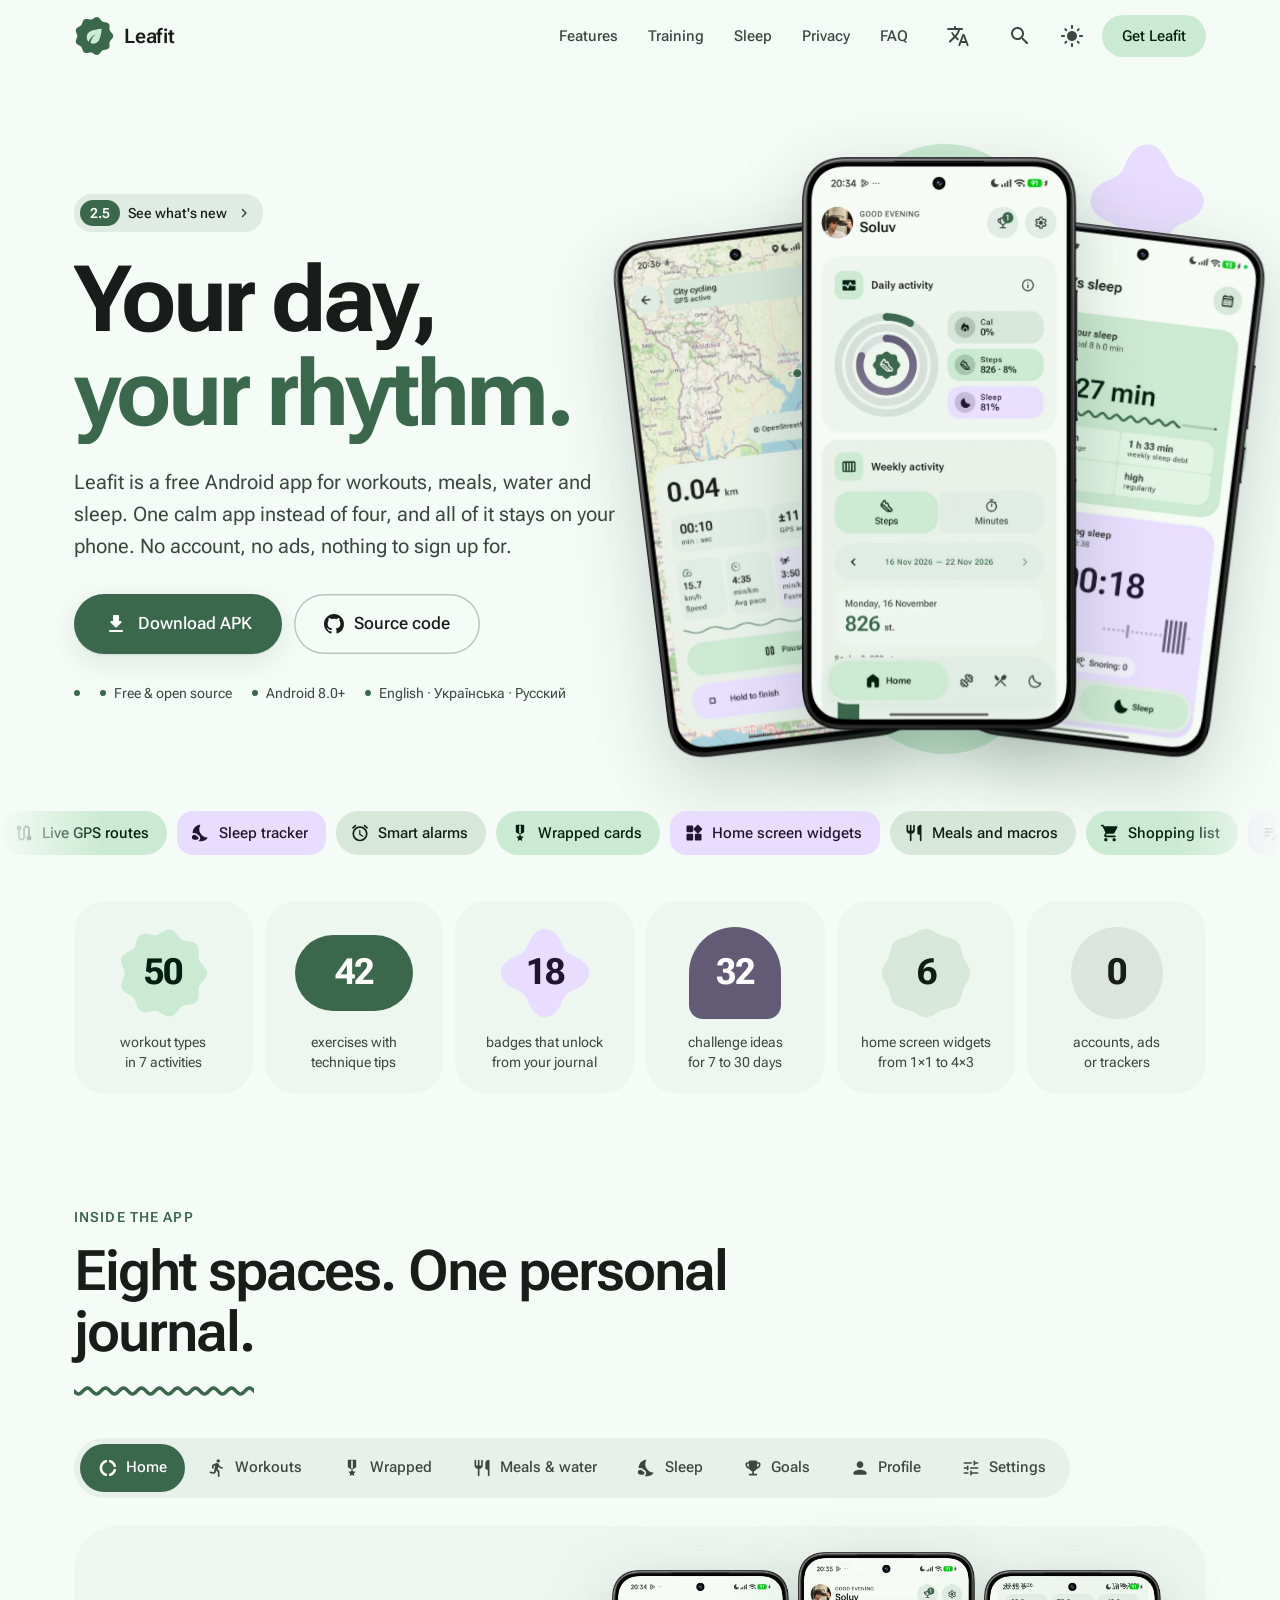
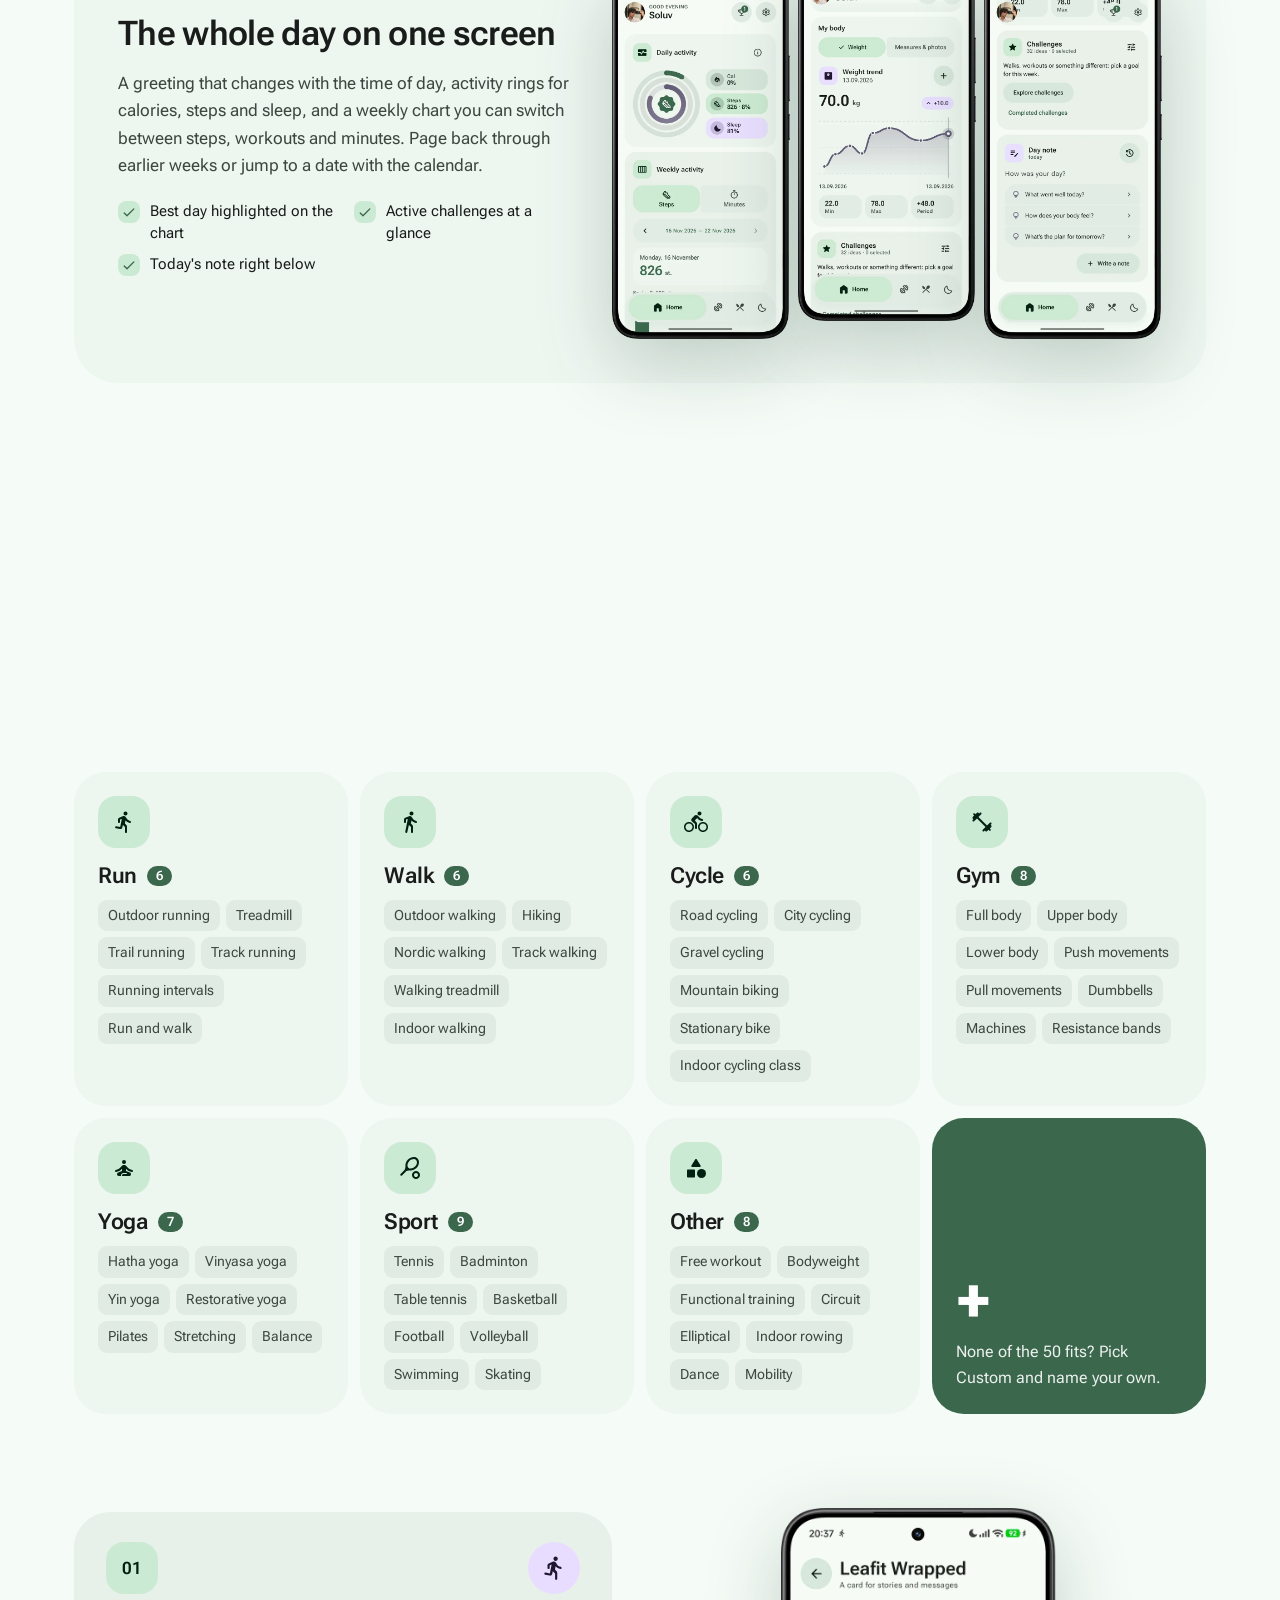
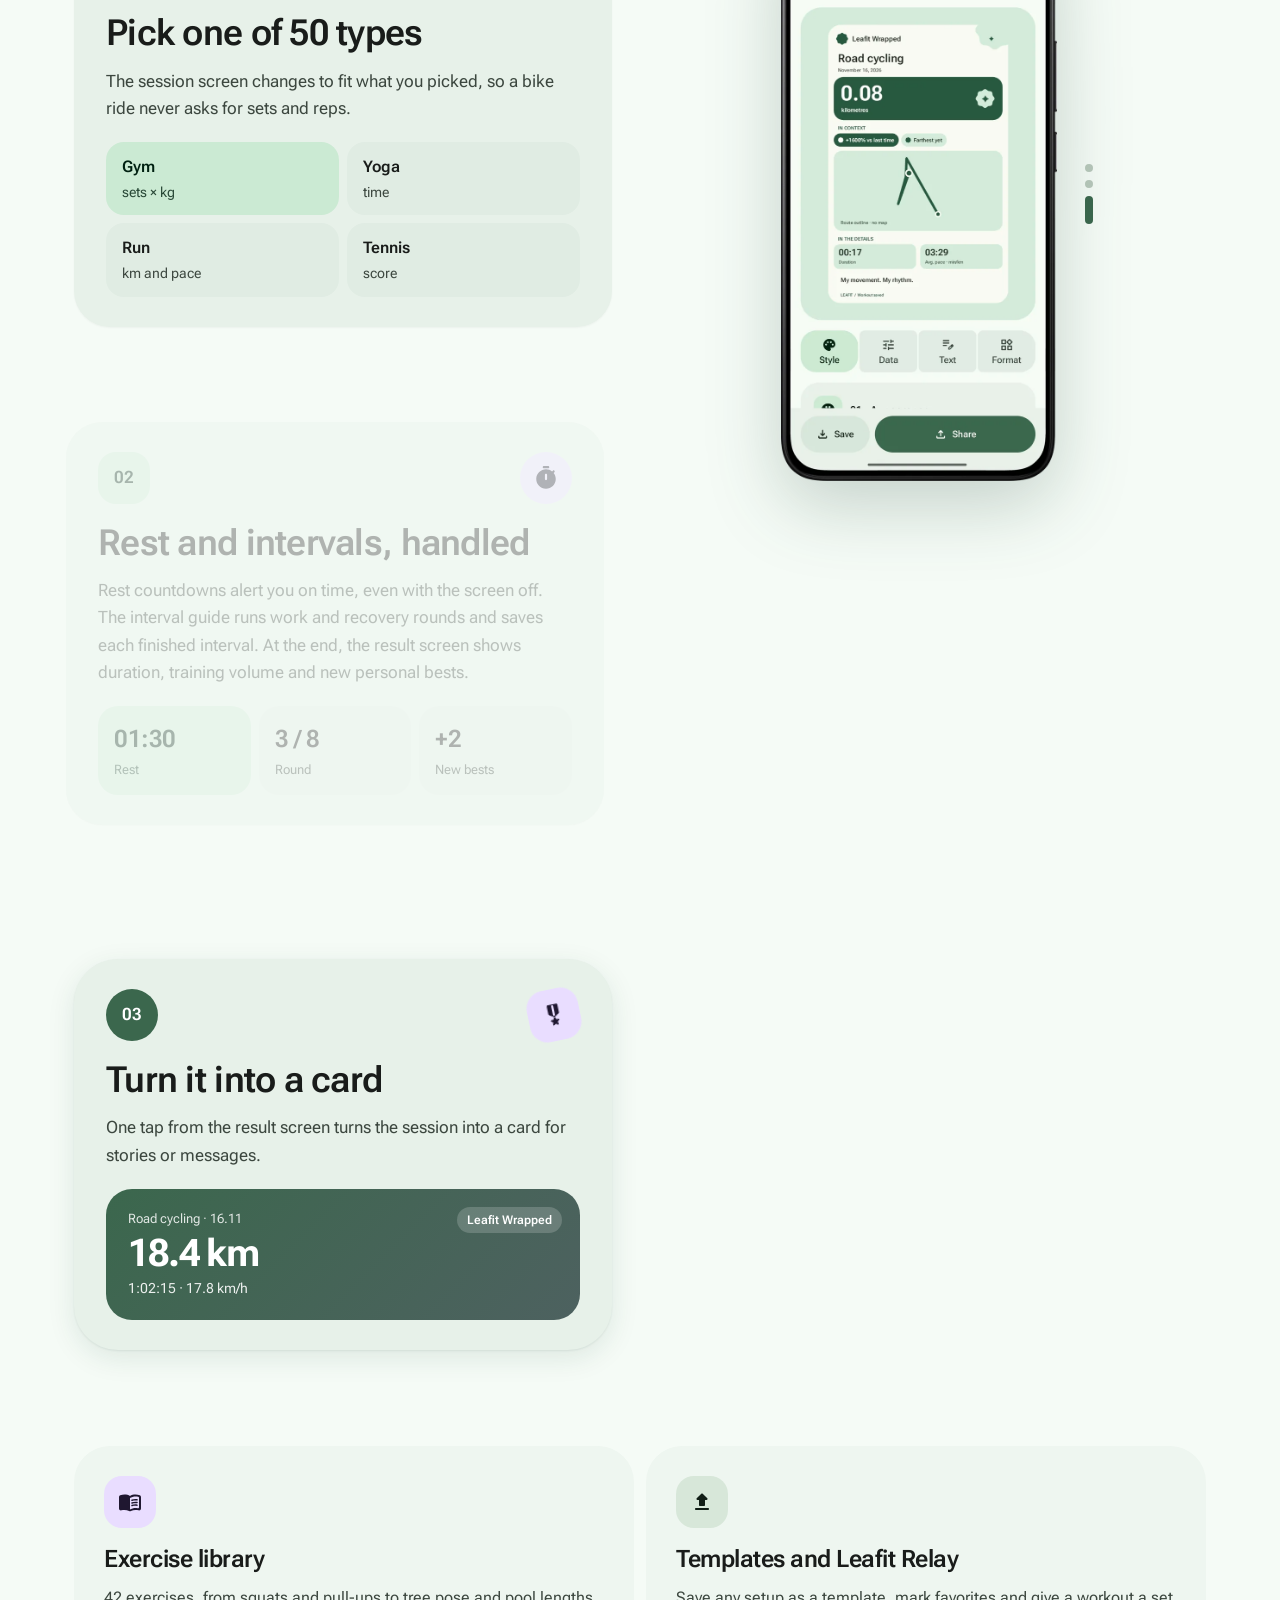
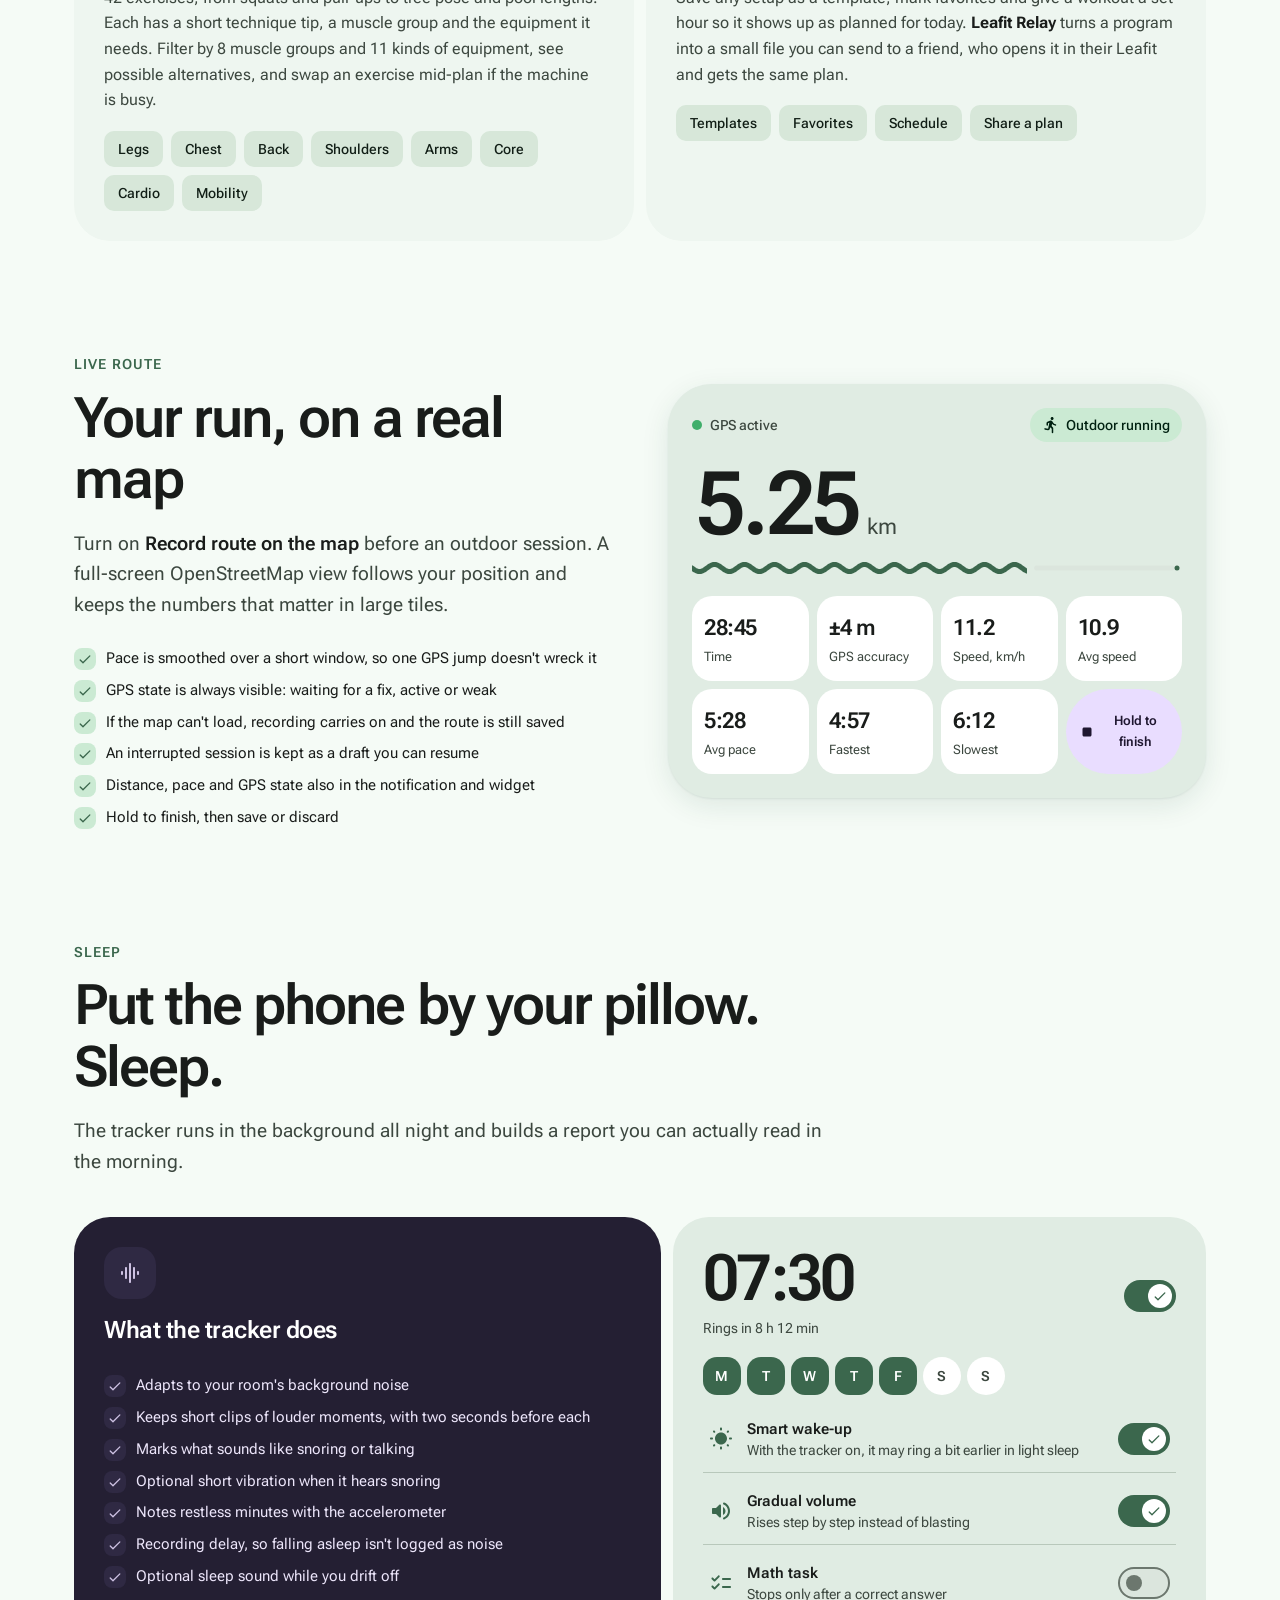
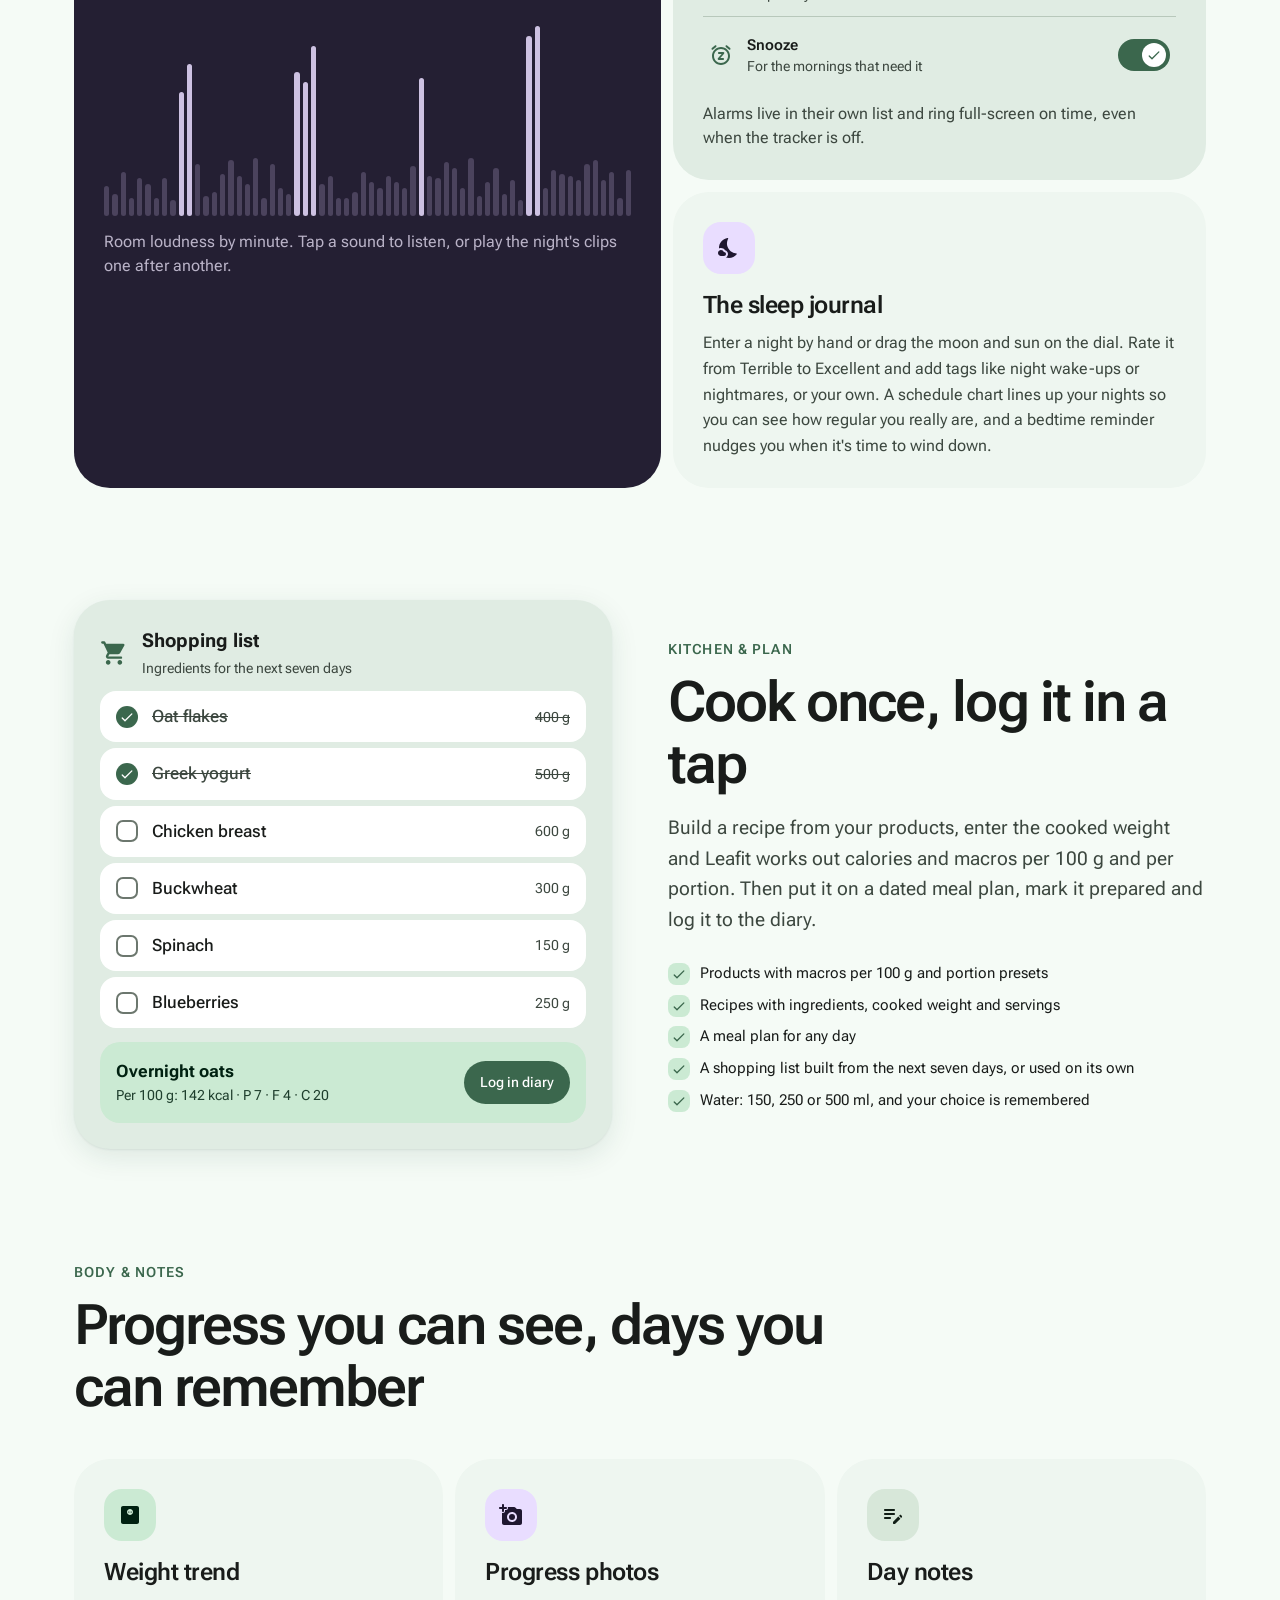
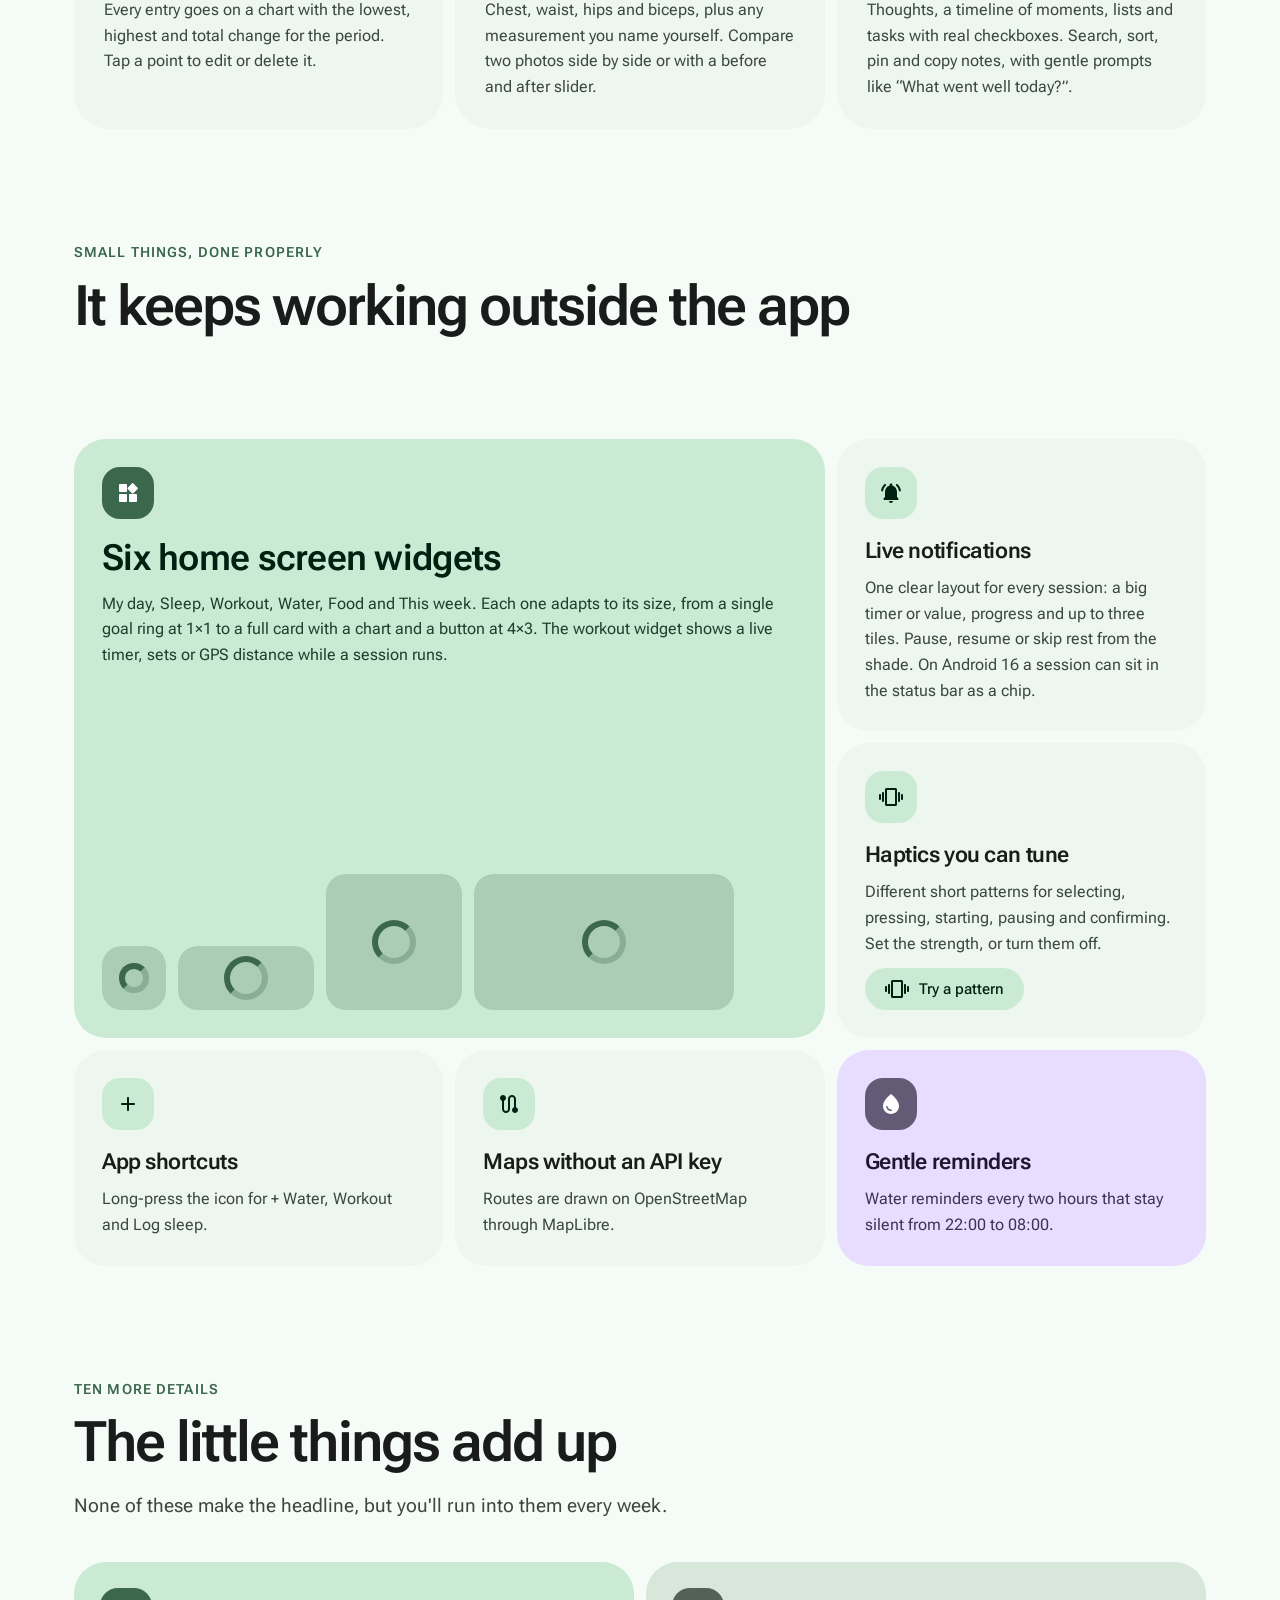
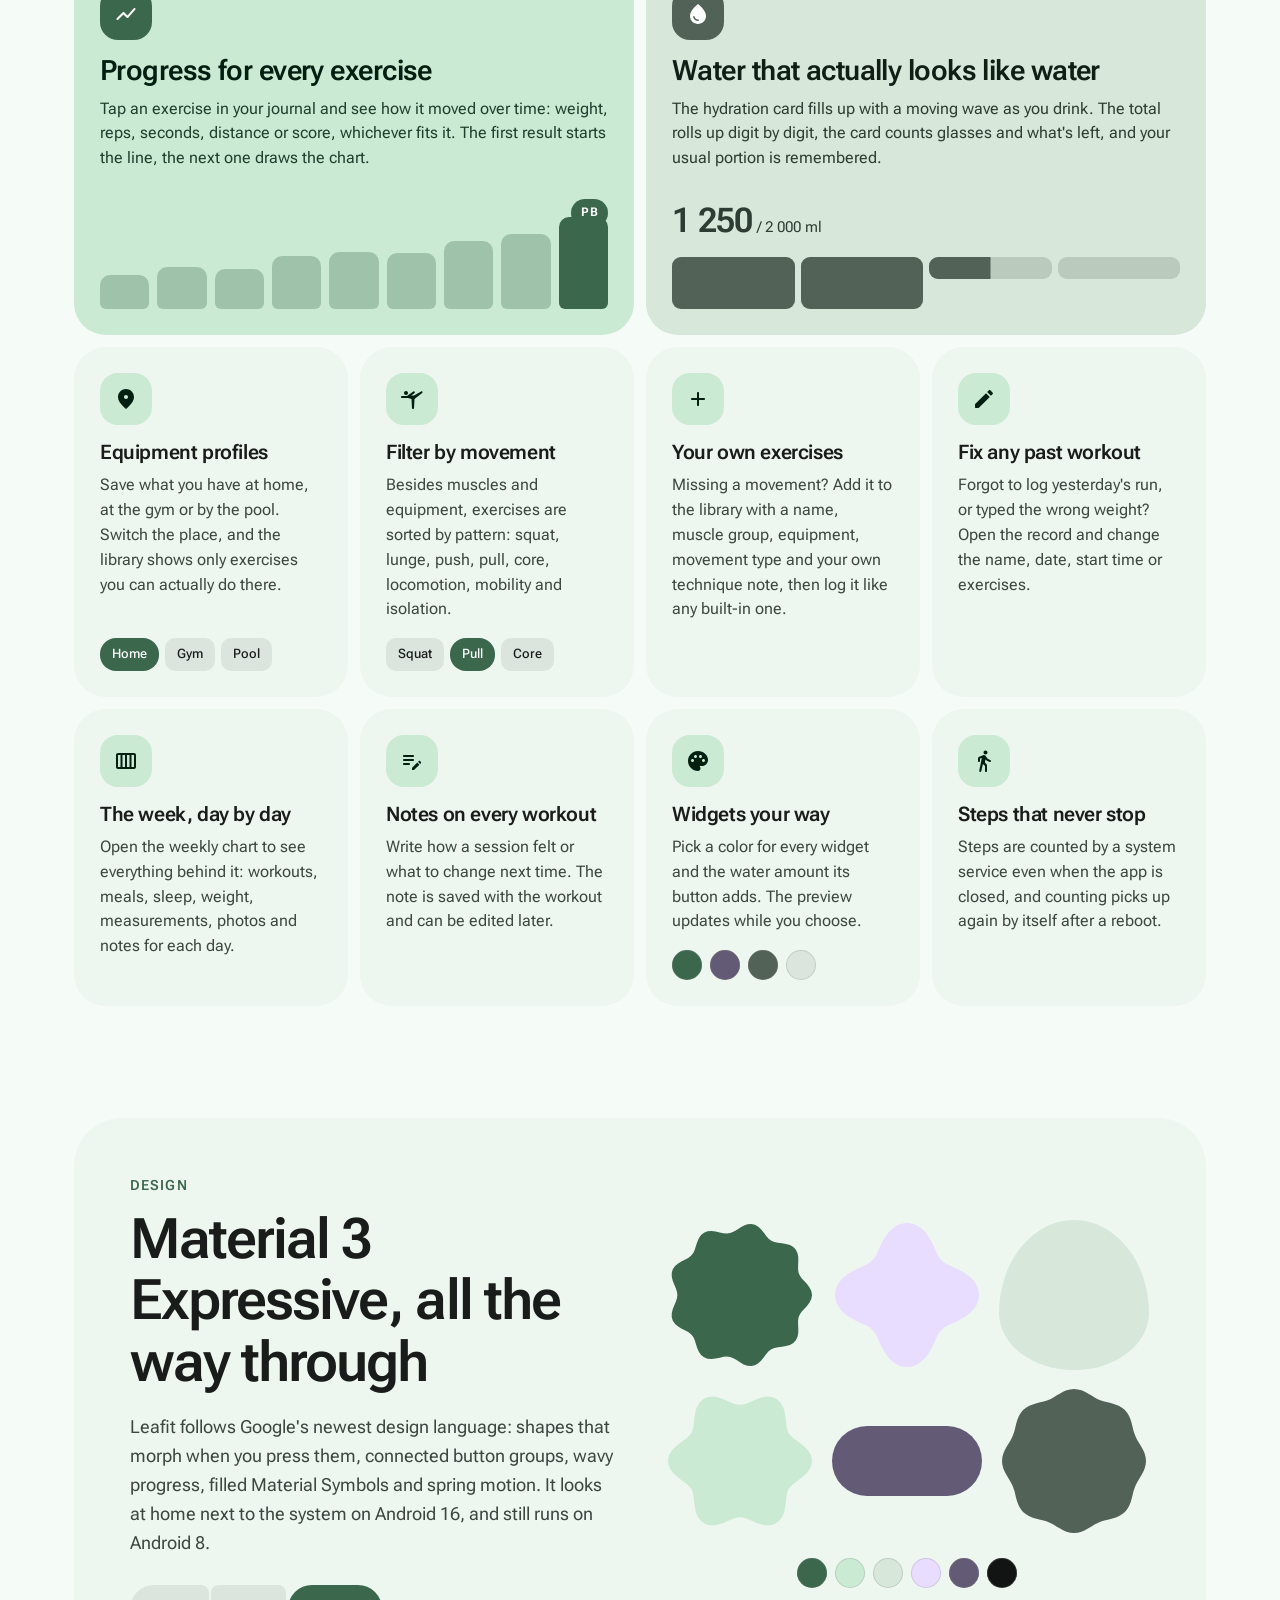
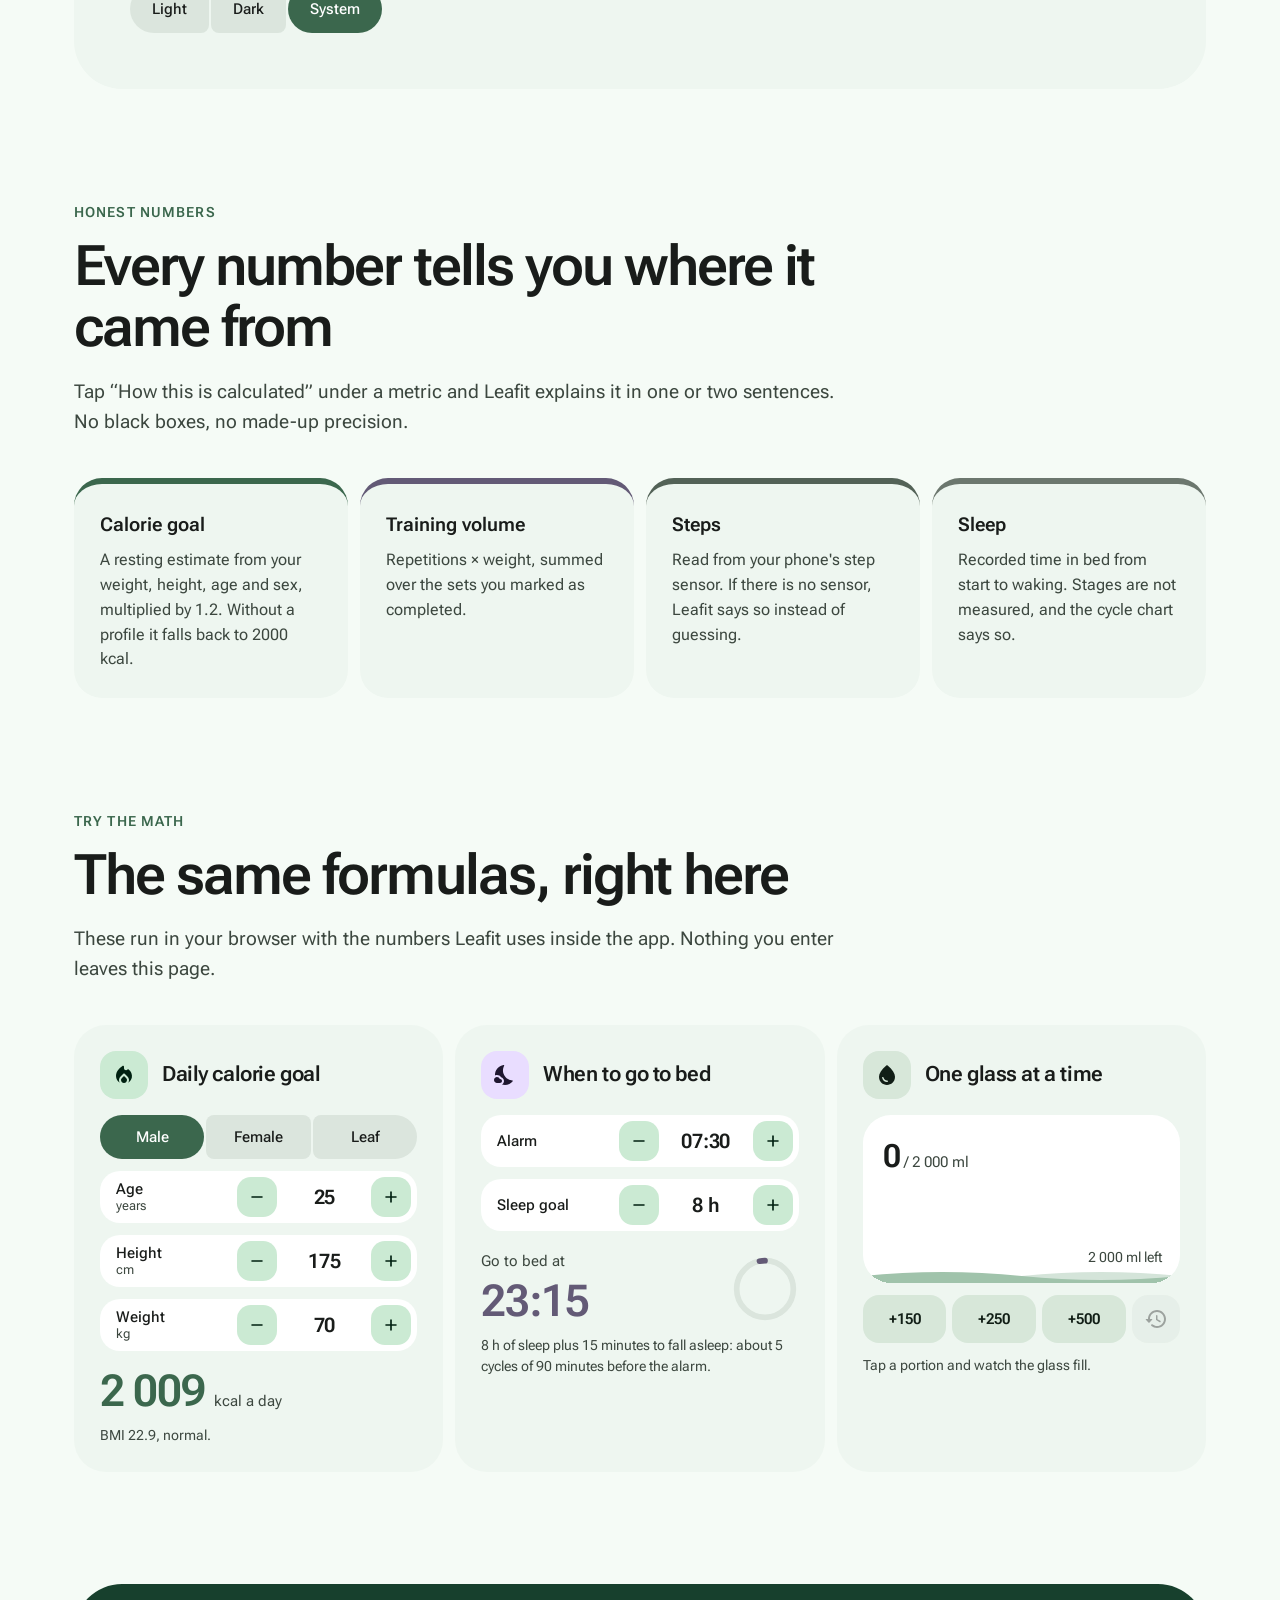
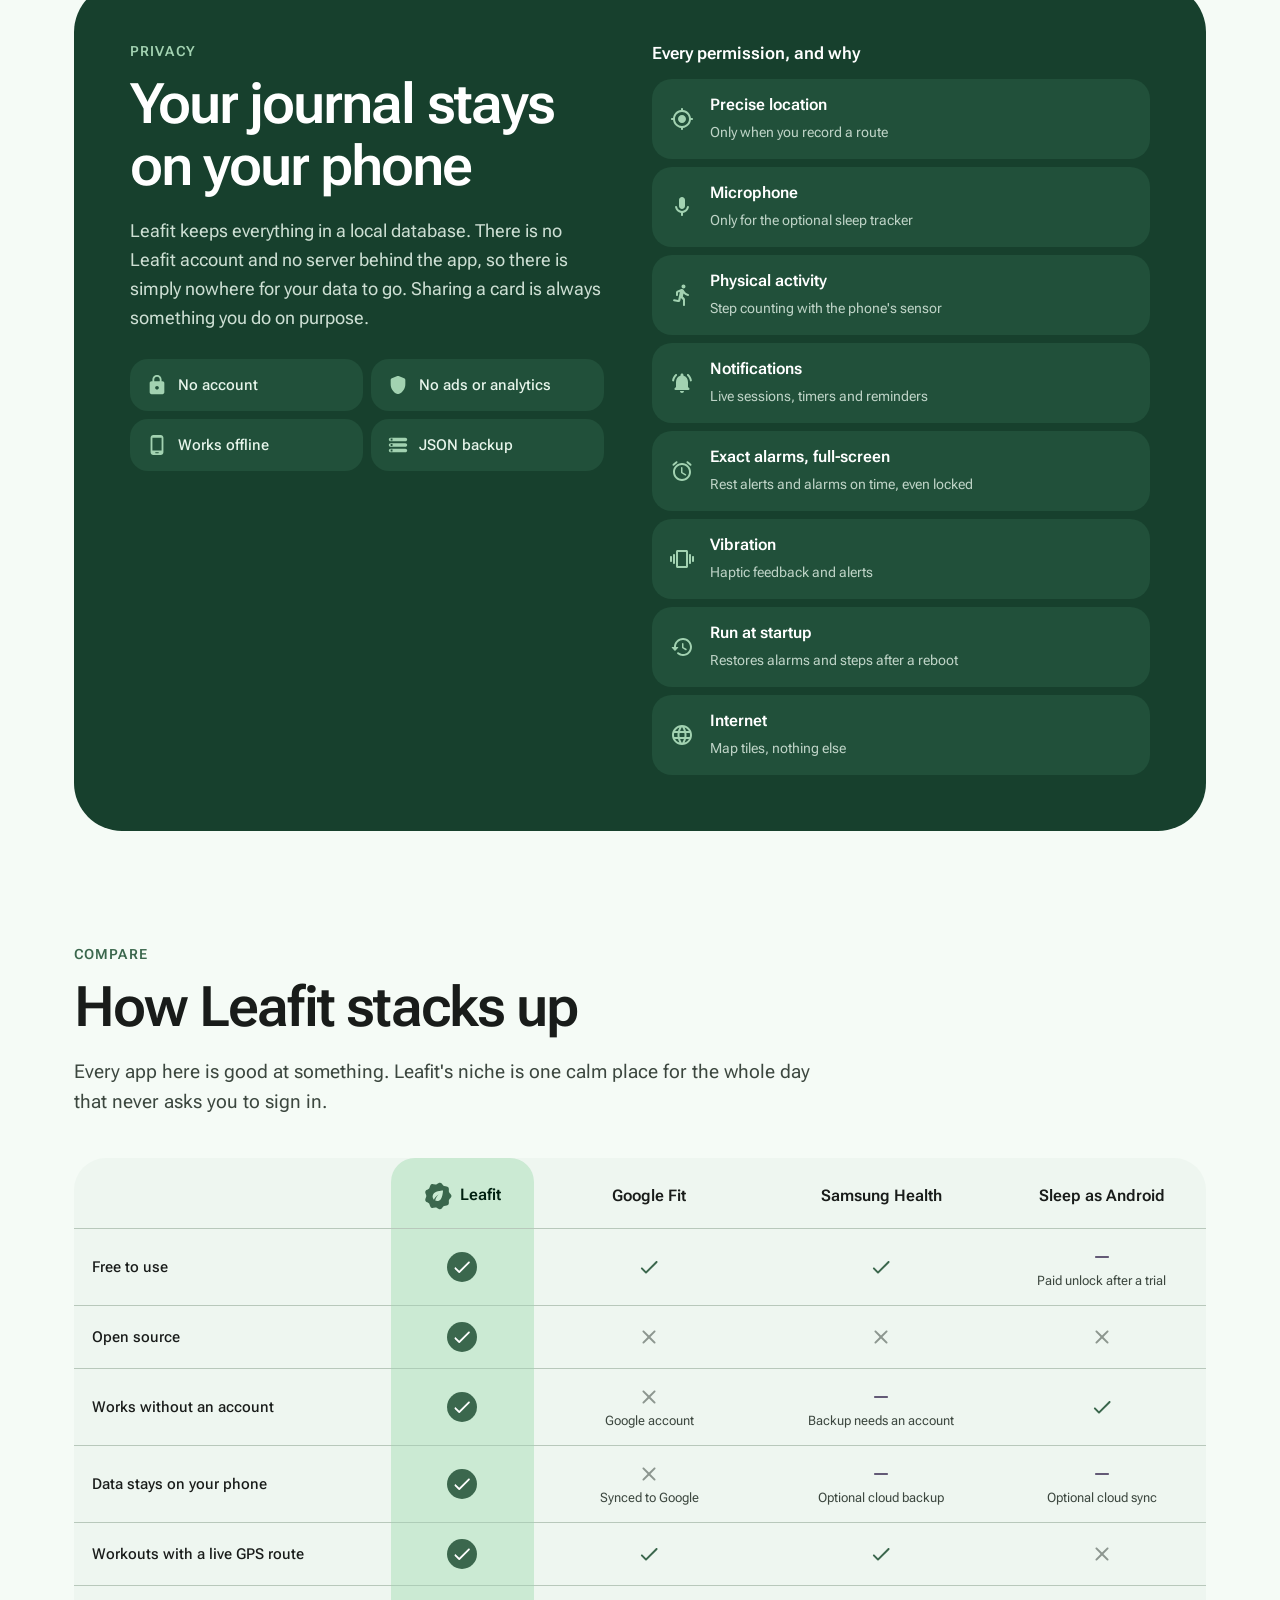
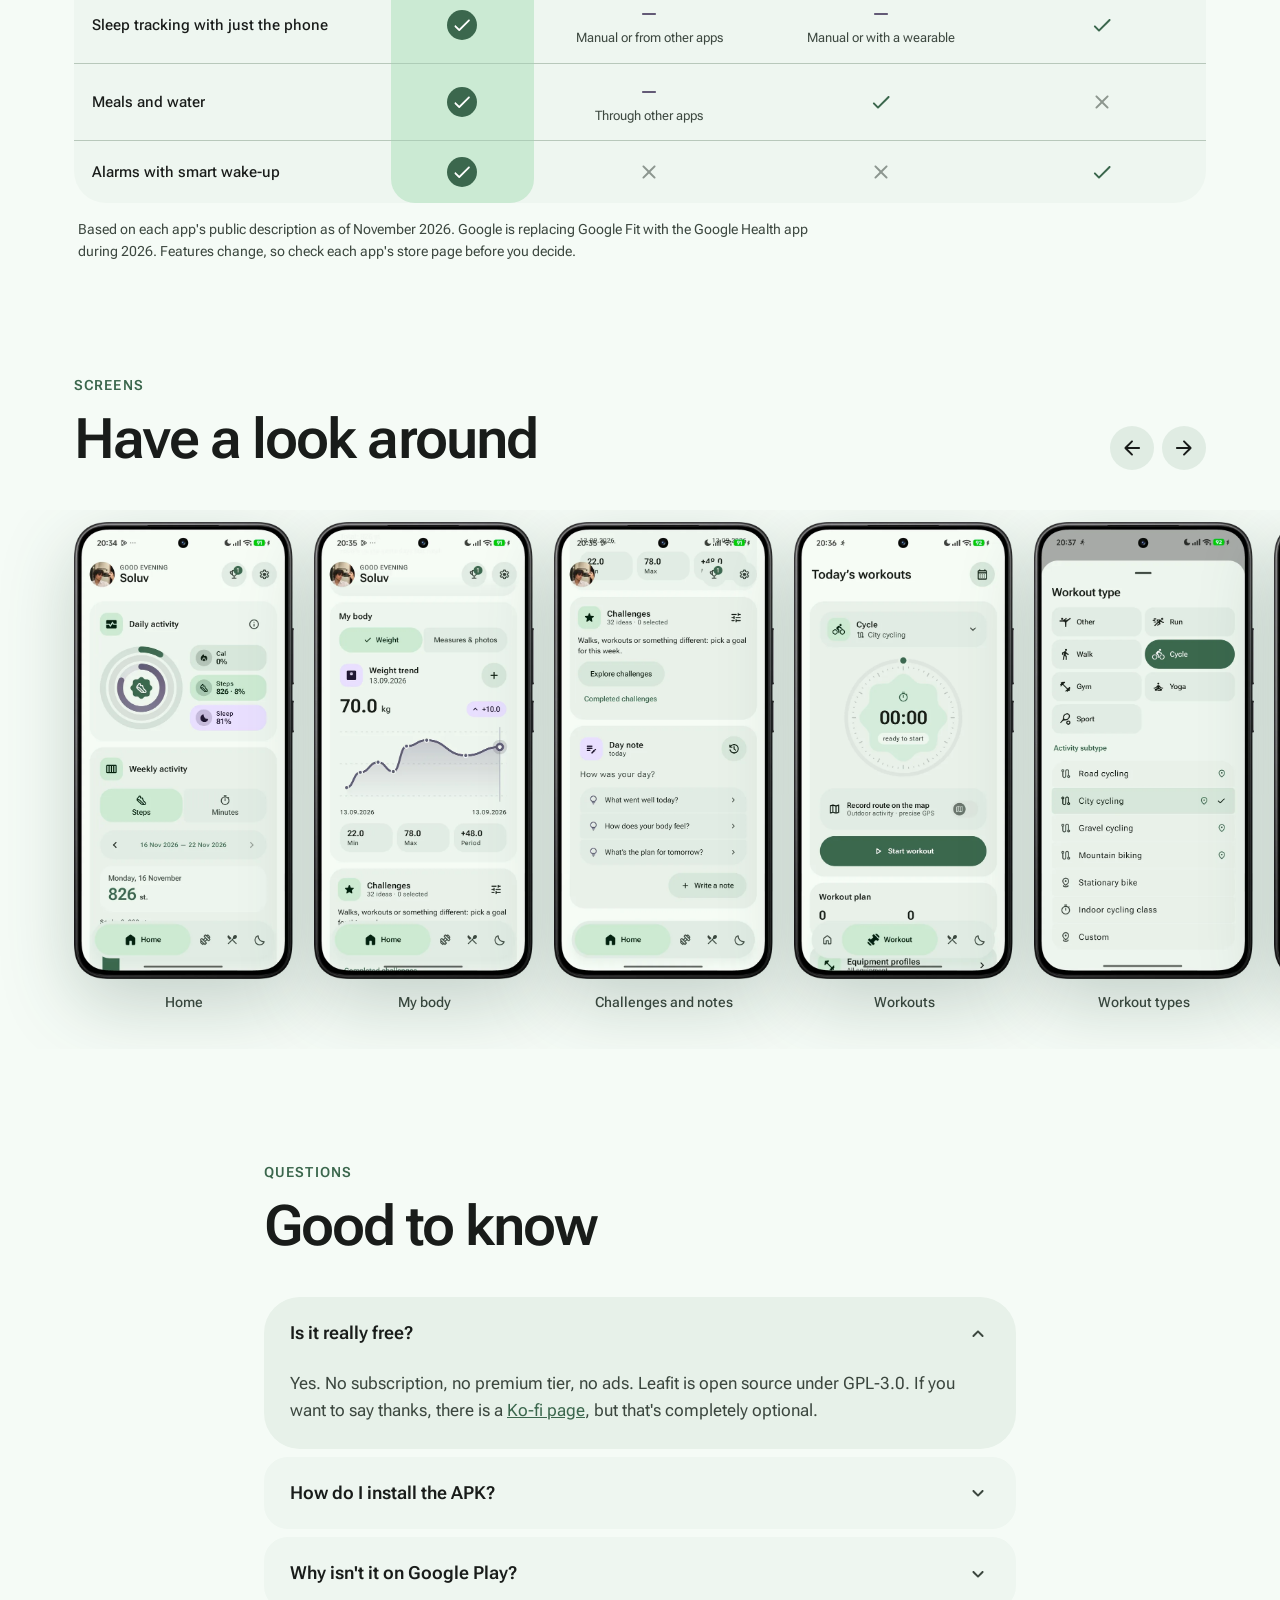
==== commit 9d5d9210: "Remove repeated content across sections" ====
--- a/index.html
+++ b/index.html
@@ -32,10 +32,10 @@
 <meta name="twitter:title" content="Leafit: free workout, sleep and meal tracker for Android">
 <meta name="twitter:description" content="Workouts with live GPS, a sleep tracker with alarms, meals and water in one calm app. No account, no ads, open source.">
 <meta name="twitter:image" content="https://leafitapp.github.io/assets/og.jpg">
-<script type="application/ld+json">[{"@context":"https://schema.org","@type":"SoftwareApplication","name":"Leafit","alternateName":"Leafit Android","description":"Free open-source Android app for workouts with live GPS routes, sleep tracking with alarms, meals and macros, water reminders, challenges and day notes. No account, no ads, works offline.","applicationCategory":"HealthApplication","applicationSubCategory":"Fitness tracker","operatingSystem":"Android 8.0+","softwareVersion":"2.5.0","downloadUrl":"https://github.com/So1uv/Leafit/releases/latest/download/Leafit.apk","installUrl":"https://github.com/So1uv/Leafit/releases/latest","codeRepository":"https://github.com/So1uv/Leafit","license":"https://www.gnu.org/licenses/gpl-3.0.html","isAccessibleForFree":true,"inLanguage":["en","uk","ru"],"url":"https://leafitapp.github.io/","image":"https://leafitapp.github.io/assets/og.jpg","screenshot":["https://leafitapp.github.io/screenshots/home.webp","https://leafitapp.github.io/screenshots/gps-live.webp","https://leafitapp.github.io/screenshots/sleep-tracker.webp","https://leafitapp.github.io/screenshots/wrapped.webp","https://leafitapp.github.io/screenshots/meals.webp"],"offers":{"@type":"Offer","price":"0","priceCurrency":"USD"},"author":{"@type":"Person","name":"Soluv","url":"https://github.com/So1uv"}},{"@context":"https://schema.org","@type":"WebSite","name":"Leafit","url":"https://leafitapp.github.io/"},{"@context":"https://schema.org","@type":"FAQPage","mainEntity":[{"@type":"Question","name":"Is it really free?","acceptedAnswer":{"@type":"Answer","text":"Yes. No subscription, no premium tier, no ads. Leafit is open source under GPL-3.0."}},{"@type":"Question","name":"How do I install the APK?","acceptedAnswer":{"@type":"Answer","text":"Download Leafit.apk on your phone and open it. Android will ask you once to allow installs from your browser or file manager."}},{"@type":"Question","name":"Does Leafit need an account?","acceptedAnswer":{"@type":"Answer","text":"No. There is no account and no server. Everything is stored in a local database on your phone."}},{"@type":"Question","name":"Which Android versions does Leafit support?","acceptedAnswer":{"@type":"Answer","text":"Android 8.0 and newer. It is tested on Samsung Galaxy S10, Xiaomi 15 and Pixel 7."}},{"@type":"Question","name":"Does the sleep tracker record audio?","acceptedAnswer":{"@type":"Answer","text":"Only if you turn the tracker on. Audio is analyzed on the device and only short clips of louder moments are kept, stored locally."}}]}]</script>
+<script type="application/ld+json">[{"@context":"https://schema.org","@type":"SoftwareApplication","name":"Leafit","alternateName":"Leafit Android","description":"Free open-source Android app for workouts with live GPS routes, sleep tracking with alarms, meals and macros, water reminders, challenges and day notes. No account, no ads, works offline.","applicationCategory":"HealthApplication","applicationSubCategory":"Fitness tracker","operatingSystem":"Android 8.0+","softwareVersion":"2.5.0","downloadUrl":"https://github.com/So1uv/Leafit/releases/latest/download/Leafit.apk","installUrl":"https://github.com/So1uv/Leafit/releases/latest","codeRepository":"https://github.com/So1uv/Leafit","license":"https://www.gnu.org/licenses/gpl-3.0.html","isAccessibleForFree":true,"inLanguage":["en","uk","ru"],"url":"https://leafitapp.github.io/","image":"https://leafitapp.github.io/assets/og.jpg","screenshot":["https://leafitapp.github.io/screenshots/home.webp","https://leafitapp.github.io/screenshots/gps-live.webp","https://leafitapp.github.io/screenshots/sleep-tracker.webp","https://leafitapp.github.io/screenshots/wrapped.webp","https://leafitapp.github.io/screenshots/meals.webp"],"offers":{"@type":"Offer","price":"0","priceCurrency":"USD"},"author":{"@type":"Person","name":"Soluv","url":"https://github.com/So1uv"}},{"@context":"https://schema.org","@type":"WebSite","name":"Leafit","url":"https://leafitapp.github.io/"},{"@context":"https://schema.org","@type":"FAQPage","mainEntity":[{"@type":"Question","name":"Is it really free?","acceptedAnswer":{"@type":"Answer","text":"Yes. No subscription, no premium tier, no ads. Leafit is open source under GPL-3.0."}},{"@type":"Question","name":"How do I install the APK?","acceptedAnswer":{"@type":"Answer","text":"Download Leafit.apk on your phone and open it. Android will ask you once to allow installs from your browser or file manager."}},{"@type":"Question","name":"Which Android versions does Leafit support?","acceptedAnswer":{"@type":"Answer","text":"Android 8.0 and newer. It is tested on Samsung Galaxy S10, Xiaomi 15 and Pixel 7."}},{"@type":"Question","name":"Does the sleep tracker record audio?","acceptedAnswer":{"@type":"Answer","text":"Only if you turn the tracker on. Audio is analyzed on the device and only short clips of louder moments are kept, stored locally."}}]}]</script>
 <link rel="preload" href="assets/fonts/roboto-flex-400.woff2" as="font" type="font/woff2" crossorigin>
 <link rel="preload" href="assets/fonts/roboto-flex-600.woff2" as="font" type="font/woff2" crossorigin>
-<link rel="stylesheet" href="assets/style.css?v=202611191710">
+<link rel="stylesheet" href="assets/style.css?v=202611191915">
 <script>try{var t=localStorage.getItem("leafit-theme");if(t)document.documentElement.dataset.theme=t}catch(e){}</script>
 </head>
 <body>
@@ -94,7 +94,7 @@
   </div>
 </section>
 
-<div class="marquee" aria-hidden="true"><div class="mq-track"><span class="mq"><svg class="ic"><use href="#i-Route"/></svg>Live GPS routes</span><span class="mq t2"><svg class="ic"><use href="#i-NightsStay"/></svg>Sleep tracker</span><span class="mq t3"><svg class="ic"><use href="#i-Alarm"/></svg>Smart alarms</span><span class="mq"><svg class="ic"><use href="#i-AwardStar"/></svg>Wrapped cards</span><span class="mq t2"><svg class="ic"><use href="#i-Widgets"/></svg>6 widgets</span><span class="mq t3"><svg class="ic"><use href="#i-Restaurant"/></svg>Meals and macros</span><span class="mq"><svg class="ic"><use href="#i-Grocery"/></svg>Shopping list</span><span class="mq t2"><svg class="ic"><use href="#i-EditNote"/></svg>Day notes</span><span class="mq t3"><svg class="ic"><use href="#i-EmojiEvents"/></svg>32 challenges</span><span class="mq"><svg class="ic"><use href="#i-Lock"/></svg>No account</span><span class="mq t2"><svg class="ic"><use href="#i-Translate"/></svg>3 languages</span><span class="mq t3"><svg class="ic"><use href="#i-MobileVibrate"/></svg>Tunable haptics</span><span class="mq"><svg class="ic"><use href="#i-Route"/></svg>Live GPS routes</span><span class="mq t2"><svg class="ic"><use href="#i-NightsStay"/></svg>Sleep tracker</span><span class="mq t3"><svg class="ic"><use href="#i-Alarm"/></svg>Smart alarms</span><span class="mq"><svg class="ic"><use href="#i-AwardStar"/></svg>Wrapped cards</span><span class="mq t2"><svg class="ic"><use href="#i-Widgets"/></svg>6 widgets</span><span class="mq t3"><svg class="ic"><use href="#i-Restaurant"/></svg>Meals and macros</span><span class="mq"><svg class="ic"><use href="#i-Grocery"/></svg>Shopping list</span><span class="mq t2"><svg class="ic"><use href="#i-EditNote"/></svg>Day notes</span><span class="mq t3"><svg class="ic"><use href="#i-EmojiEvents"/></svg>32 challenges</span><span class="mq"><svg class="ic"><use href="#i-Lock"/></svg>No account</span><span class="mq t2"><svg class="ic"><use href="#i-Translate"/></svg>3 languages</span><span class="mq t3"><svg class="ic"><use href="#i-MobileVibrate"/></svg>Tunable haptics</span></div></div>
+<div class="marquee" aria-hidden="true"><div class="mq-track"><span class="mq"><svg class="ic"><use href="#i-Route"/></svg>Live GPS routes</span><span class="mq t2"><svg class="ic"><use href="#i-NightsStay"/></svg>Sleep tracker</span><span class="mq t3"><svg class="ic"><use href="#i-Alarm"/></svg>Smart alarms</span><span class="mq"><svg class="ic"><use href="#i-AwardStar"/></svg>Wrapped cards</span><span class="mq t2"><svg class="ic"><use href="#i-Widgets"/></svg>Home screen widgets</span><span class="mq t3"><svg class="ic"><use href="#i-Restaurant"/></svg>Meals and macros</span><span class="mq"><svg class="ic"><use href="#i-Grocery"/></svg>Shopping list</span><span class="mq t2"><svg class="ic"><use href="#i-EditNote"/></svg>Day notes</span><span class="mq t3"><svg class="ic"><use href="#i-EmojiEvents"/></svg>Challenges</span><span class="mq"><svg class="ic"><use href="#i-Lock"/></svg>No account</span><span class="mq t2"><svg class="ic"><use href="#i-AddAPhoto"/></svg>Progress photos</span><span class="mq t3"><svg class="ic"><use href="#i-MobileVibrate"/></svg>Tunable haptics</span><span class="mq"><svg class="ic"><use href="#i-Route"/></svg>Live GPS routes</span><span class="mq t2"><svg class="ic"><use href="#i-NightsStay"/></svg>Sleep tracker</span><span class="mq t3"><svg class="ic"><use href="#i-Alarm"/></svg>Smart alarms</span><span class="mq"><svg class="ic"><use href="#i-AwardStar"/></svg>Wrapped cards</span><span class="mq t2"><svg class="ic"><use href="#i-Widgets"/></svg>Home screen widgets</span><span class="mq t3"><svg class="ic"><use href="#i-Restaurant"/></svg>Meals and macros</span><span class="mq"><svg class="ic"><use href="#i-Grocery"/></svg>Shopping list</span><span class="mq t2"><svg class="ic"><use href="#i-EditNote"/></svg>Day notes</span><span class="mq t3"><svg class="ic"><use href="#i-EmojiEvents"/></svg>Challenges</span><span class="mq"><svg class="ic"><use href="#i-Lock"/></svg>No account</span><span class="mq t2"><svg class="ic"><use href="#i-AddAPhoto"/></svg>Progress photos</span><span class="mq t3"><svg class="ic"><use href="#i-MobileVibrate"/></svg>Tunable haptics</span></div></div>
 
 <section class="numbers" aria-label="Leafit in numbers">
   <div class="wrap nums">
@@ -131,14 +131,10 @@
       <div class="panel-copy">
         <h3>The whole day on one screen</h3>
         <p>A greeting that changes with the time of day, activity rings for calories, steps and sleep, and a weekly chart you can switch between steps, workouts and minutes. Page back through earlier weeks or jump to a date with the calendar.</p>
-        <p><b>My body</b> keeps your weight trend with the lowest, highest and total change, next to measurements and progress photos. Below it sit your challenges and the day note.</p>
         <ul class="checks">
-          <li>Rings for calories, steps and sleep</li>
-          <li>Weekly chart with best day</li>
-          <li>Weight trend you can edit</li>
+          <li>Best day highlighted on the chart</li>
           <li>Active challenges at a glance</li>
-          <li>Day note with prompts</li>
-          <li>“How this is calculated” on every metric</li>
+          <li>Today's note right below</li>
         </ul>
       </div>
       <div class="trio">
@@ -151,16 +147,8 @@
     <div class="panel" role="tabpanel" id="p-workouts" aria-labelledby="t-workouts" hidden>
       <div class="panel-copy">
         <h3>From a short walk to a full gym day</h3>
-        <p>Pick one of seven activities and one of 50 subtypes, from trail running and Nordic walking to Vinyasa yoga and table tennis. Every type logs the numbers that make sense for it: sets and weight for the gym, time for yoga, distance for runs and rides, score for sport.</p>
-        <p>Outdoors, switch on route recording and follow the session live on OpenStreetMap. Finishing takes a long press, so a tap in your pocket won't end the run.</p>
-        <ul class="checks">
-          <li>50 subtypes in 7 activities</li>
-          <li>Sets, reps, weight, time, distance, score</li>
-          <li>Rest timer and interval guide</li>
-          <li>Templates, favorites and schedule</li>
-          <li>Live GPS route with pace</li>
-          <li>Personal bests per exercise</li>
-        </ul>
+        <p>Pick one of seven activities and one of 50 subtypes, from trail running and Nordic walking to Vinyasa yoga and table tennis. Outdoors, switch on route recording and follow the session live on OpenStreetMap.</p>
+        <a class="more-link" href="#training">More about training<svg class="ic"><use href="#i-ExpandMore"/></svg></a>
       </div>
       <div class="trio">
         <img src="assets/shots/workouts.webp" data-full="screenshots/workouts.webp" width="640" height="1329" loading="lazy" alt="Today's workouts with the start button">
@@ -180,7 +168,6 @@
           <li>Card, 9:16, 4:5, 1:1, sticker PNG</li>
           <li>Custom title and caption</li>
           <li>Choose which numbers to show</li>
-          <li>Map, outline or no route</li>
         </ul>
       </div>
       <div class="trio">
@@ -194,15 +181,7 @@
       <div class="panel-copy">
         <h3>Meals and water without the spreadsheet feel</h3>
         <p>Calories against your goal and the protein, fat and carbs split for the day. Breakfast, lunch, snack and dinner each have their own group. Add a dish from your products by grams, type it in once, or reuse a saved meal.</p>
-        <p>Water is one tap: 150, 250 or 500 ml, with undo for the last glass and reminders that stay quiet from 22:00 to 08:00.</p>
-        <ul class="checks">
-          <li>Daily calories and macros</li>
-          <li>Four meal groups</li>
-          <li>Own products per 100 g</li>
-          <li>Saved meals</li>
-          <li>Quick water portions</li>
-          <li>Recipes, meal plan, shopping list</li>
-        </ul>
+        <a class="more-link" href="#kitchen">More about meals<svg class="ic"><use href="#i-ExpandMore"/></svg></a>
       </div>
       <div class="trio">
         <img src="assets/shots/meals.webp" data-full="screenshots/meals.webp" width="640" height="1329" loading="lazy" alt="Meals screen with daily energy and macros">
@@ -215,16 +194,8 @@
       <div class="panel-copy">
         <h3>A sleep tracker that listens, and alarms that just work</h3>
         <p><b>Your sleep</b> shows last night, a 7-night average, weekly sleep debt, your usual bedtime and how regular you are. It even suggests when to go to bed to feel rested for your next alarm.</p>
-        <p>Log a night by hand or with the moon-and-sun dial, or let the tracker record it while the phone lies on the mattress.</p>
-        <ul class="checks">
-          <li>Background sleep tracker</li>
-          <li>Night report with sound clips</li>
-          <li>Separate alarm list</li>
-          <li>Moon-and-sun dial</li>
-          <li>Quality rating and tags</li>
-          <li>Sleep debt and schedule chart</li>
-        </ul>
-        <p class="note"><svg class="ic"><use href="#i-Info"/></svg>Sleep stages are not measured. The cycle chart is an illustration, and sound labels are estimates, not medical advice.</p>
+        <p class="note"><svg class="ic"><use href="#i-Info"/></svg>Sound labels are estimates, not medical advice.</p>
+        <a class="more-link" href="#sleep">More about sleep<svg class="ic"><use href="#i-ExpandMore"/></svg></a>
       </div>
       <div class="trio">
         <img src="assets/shots/sleep-tracker.webp" data-full="screenshots/sleep-tracker.webp" width="640" height="1329" loading="lazy" alt="Your sleep summary and the tracker">
@@ -239,11 +210,8 @@
         <p><b>18 badges</b> unlock from your own journal, from “First workout” to “Dream journal”. A ring shows how far you are, the closest badge is always on top, and filters split earned from still ahead.</p>
         <p><b>32 challenge ideas</b> in five categories, or a goal of your own with a name, metric, daily threshold and color. Up to three at once, for 7, 14 or 30 days.</p>
         <ul class="checks">
-          <li>Progress ring and filters</li>
           <li>No streak shaming</li>
-          <li>Custom challenges</li>
           <li>Counted automatically</li>
-          <li>Share a finished challenge</li>
           <li>Hide the block if you want</li>
         </ul>
       </div>
@@ -260,11 +228,8 @@
         <p>First launch takes three short steps: name, photo and language, then age, height and weight with big − and + buttons. BMI and a daily calorie goal show up right away, and body measurements are optional. Moving from another phone? Restore a backup from the very first screen.</p>
         <p>The profile keeps your goals for steps, water and sleep, and an activity map of the last 49 days.</p>
         <ul class="checks">
-          <li>Three-step first run</li>
-          <li>BMI and calorie goal</li>
           <li>Neutral “Leaf” gender option</li>
           <li>Photo crop with pinch to zoom</li>
-          <li>49-day activity map</li>
           <li>Goals you adjust with − / +</li>
         </ul>
       </div>
@@ -281,12 +246,8 @@
         <p>Search any option by name. Light, dark or system theme, wallpaper colors on Android 12 and newer, and three languages you can switch without restarting your phone.</p>
         <p>The activity section explains in plain words what runs in the background and why, and tells you when the system is restricting Leafit. Export, import and a full reset sit together under Data.</p>
         <ul class="checks">
-          <li>Search</li>
-          <li>Theme and wallpaper colors</li>
-          <li>Haptic strength with preview</li>
-          <li>Background status</li>
           <li>Widgets in one tap</li>
-          <li>JSON export and import</li>
+          <li>Shortcuts to notification and exact alarm settings</li>
         </ul>
       </div>
       <div class="trio">
@@ -303,7 +264,7 @@
     <div class="head">
       <p class="kicker">Training</p>
       <h2>50 ways to move, each logged the right way</h2>
-      <p class="sub">Leafit doesn't force a gym form onto a bike ride. Every subtype knows what to record: repetitions and weight, time, distance, or the score of a match.</p>
+      <p class="sub">Pick what you do, follow it with timers and a live map, and keep every session in one journal.</p>
     </div>
     <div class="acts">
       <article class="act"><span class="badge"><svg class="ic"><use href="#i-DirectionsRun"/></svg></span><h3>Run <small>6</small></h3><ul><li>Outdoor running</li><li>Treadmill</li><li>Trail running</li><li>Track running</li><li>Running intervals</li><li>Run and walk</li></ul></article>
@@ -313,12 +274,12 @@
       <article class="act"><span class="badge"><svg class="ic"><use href="#i-SelfImprovement"/></svg></span><h3>Yoga <small>7</small></h3><ul><li>Hatha yoga</li><li>Vinyasa yoga</li><li>Yin yoga</li><li>Restorative yoga</li><li>Pilates</li><li>Stretching</li><li>Balance</li></ul></article>
       <article class="act"><span class="badge"><svg class="ic"><use href="#i-SportsTennis"/></svg></span><h3>Sport <small>9</small></h3><ul><li>Tennis</li><li>Badminton</li><li>Table tennis</li><li>Basketball</li><li>Football</li><li>Volleyball</li><li>Swimming</li><li>Skating</li></ul></article>
       <article class="act"><span class="badge"><svg class="ic"><use href="#i-Category"/></svg></span><h3>Other <small>8</small></h3><ul><li>Free workout</li><li>Bodyweight</li><li>Functional training</li><li>Circuit</li><li>Elliptical</li><li>Indoor rowing</li><li>Dance</li><li>Mobility</li></ul></article>
-      <article class="act act-sum"><b>50</b><span>subtypes in total. Pick one, and the form adapts to what you're doing.</span></article>
+      <article class="act act-sum"><b>+</b><span>None of the 50 fits? Pick Custom and name your own.</span></article>
     </div>
 
     <div class="scrolly">
-      <div class="sc-steps"><article class="sc-step on" data-i="0"><div class="sc-card"><div class="sc-top"><span class="sc-n">01</span><span class="sc-ic"><svg class="ic"><use href="#i-DirectionsRun"/></svg></span></div><h3>Pick one of 50 types</h3><p>From trail running to table tennis. The form changes to fit what you picked, so a bike ride never asks for sets and reps.</p><ul class="sc-chips"><li>Run</li><li>Walk</li><li class="on">Cycle</li><li>Gym</li><li>Yoga</li><li>Sport</li><li>Other</li></ul></div></article><article class="sc-step" data-i="1"><div class="sc-card"><div class="sc-top"><span class="sc-n">02</span><span class="sc-ic"><svg class="ic"><use href="#i-Route"/></svg></span></div><h3>Go, and watch it live</h3><p>Outdoors, the route draws itself on OpenStreetMap. Pace, distance and GPS state sit in big tiles you can read on the move.</p><div class="sc-tiles"><div><b>5.24</b><span>km</span></div><div><b>5:28</b><span>Avg pace</span></div><div><b>±4 m</b><span>GPS accuracy</span></div></div></div></article><article class="sc-step" data-i="2"><div class="sc-card"><div class="sc-top"><span class="sc-n">03</span><span class="sc-ic"><svg class="ic"><use href="#i-EditNote"/></svg></span></div><h3>Everything lands in your journal</h3><p>Each session is saved to today, next to templates, favorites and the plan for your next workout.</p><ul class="sc-list"><li><svg class="ic"><use href="#i-Check"/></svg>Templates and favorites</li><li><svg class="ic"><use href="#i-Check"/></svg>Planned workouts for today</li><li><svg class="ic"><use href="#i-Check"/></svg>Personal bests per exercise</li></ul></div></article><article class="sc-step" data-i="3"><div class="sc-card"><div class="sc-top"><span class="sc-n">04</span><span class="sc-ic"><svg class="ic"><use href="#i-AwardStar"/></svg></span></div><h3>Share it if you want</h3><p>Turn the workout into a Wrapped card for stories or messages. Nothing is posted unless you do it yourself.</p><ul class="sc-chips"><li>Card</li><li class="on">9:16</li><li>4:5</li><li>1:1</li><li>Sticker PNG</li></ul></div></article></div>
-      <div class="sc-stage"><div class="sc-phone"><img class="on" src="assets/shots/workout-type.webp" width="640" height="1329" alt="Choosing a workout type in Leafit" loading="lazy" decoding="async"><img src="assets/shots/gps-live.webp" width="640" height="1329" alt="Live GPS route in Leafit" loading="lazy" decoding="async"><img src="assets/shots/workouts.webp" width="640" height="1329" alt="Today's workouts in Leafit" loading="lazy" decoding="async"><img src="assets/shots/wrapped.webp" width="640" height="1329" alt="Leafit Wrapped card" loading="lazy" decoding="async"></div><div class="sc-dots" aria-hidden="true"><i class="on"></i><i></i><i></i><i></i></div></div>
+      <div class="sc-steps"><article class="sc-step on" data-i="0"><div class="sc-card"><div class="sc-top"><span class="sc-n">01</span><span class="sc-ic"><svg class="ic"><use href="#i-DirectionsRun"/></svg></span></div><h3>Pick one of 50 types</h3><p>The session screen changes to fit what you picked, so a bike ride never asks for sets and reps.</p><ul class="sc-map"><li><b>Gym</b><span>sets × kg</span></li><li><b>Yoga</b><span>time</span></li><li><b>Run</b><span>km and pace</span></li><li><b>Tennis</b><span>score</span></li></ul></div></article><article class="sc-step" data-i="1"><div class="sc-card"><div class="sc-top"><span class="sc-n">02</span><span class="sc-ic"><svg class="ic"><use href="#i-Timer"/></svg></span></div><h3>Rest and intervals, handled</h3><p>Rest countdowns alert you on time, even with the screen off. The interval guide runs work and recovery rounds and saves each finished interval. At the end, the result screen shows duration, training volume and new personal bests.</p><div class="sc-tiles"><div><b>01:30</b><span>Rest</span></div><div><b>3 / 8</b><span>Round</span></div><div><b>+2</b><span>New bests</span></div></div></div></article><article class="sc-step" data-i="2"><div class="sc-card"><div class="sc-top"><span class="sc-n">03</span><span class="sc-ic"><svg class="ic"><use href="#i-AwardStar"/></svg></span></div><h3>Turn it into a card</h3><p>One tap from the result screen turns the session into a card for stories or messages.</p><div class="sc-wrapped" aria-hidden="true"><small>Road cycling · 16.11</small><b>18.4 km</b><span>1:02:15 · 17.8 km/h</span><i>Leafit Wrapped</i></div></div></article></div>
+      <div class="sc-stage"><div class="sc-phone"><img class="on" src="assets/shots/workout-type.webp" width="640" height="1329" alt="Choosing a workout type in Leafit" loading="lazy" decoding="async"><img src="assets/shots/workouts.webp" width="640" height="1329" alt="Today's workouts in Leafit" loading="lazy" decoding="async"><img src="assets/shots/wrapped.webp" width="640" height="1329" alt="Leafit Wrapped card" loading="lazy" decoding="async"></div><div class="sc-dots" aria-hidden="true"><i class="on"></i><i></i><i></i></div></div>
     </div>
 
     <div class="trip">
@@ -329,16 +290,10 @@
         <ul class="chips"><li>Legs</li><li>Chest</li><li>Back</li><li>Shoulders</li><li>Arms</li><li>Core</li><li>Cardio</li><li>Mobility</li></ul>
       </article>
       <article class="card">
-        <span class="badge"><svg class="ic"><use href="#i-Timer"/></svg></span>
-        <h3>Session tools</h3>
-        <p>Rest countdowns that alert you on time, even with the screen off. The interval guide runs rounds of work and recovery for you and saves completed intervals automatically. When you finish, the result screen shows duration, training volume, completed exercises and new personal bests.</p>
-        <ul class="chips"><li>Rest timer</li><li>Interval guide</li><li>Training volume</li><li>Personal bests</li></ul>
-      </article>
-      <article class="card">
         <span class="badge tone-s"><svg class="ic"><use href="#i-Upload"/></svg></span>
         <h3>Templates and Leafit Relay</h3>
         <p>Save any setup as a template, mark favorites and give a workout a set hour so it shows up as planned for today. <b>Leafit Relay</b> turns a program into a small file you can send to a friend, who opens it in their Leafit and gets the same plan.</p>
-        <ul class="chips"><li>Templates</li><li>Favorites</li><li>Schedule</li><li>Equipment profiles</li><li>Share a plan</li></ul>
+        <ul class="chips"><li>Templates</li><li>Favorites</li><li>Schedule</li><li>Share a plan</li></ul>
       </article>
     </div>
   </div>
@@ -418,7 +373,7 @@
         <span class="badge tone-t"><svg class="ic"><use href="#i-MoonStars"/></svg></span>
         <h3>The sleep journal</h3>
         <p>Enter a night by hand or drag the moon and sun on the dial. Rate it from Terrible to Excellent and add tags like night wake-ups or nightmares, or your own. A schedule chart lines up your nights so you can see how regular you really are, and a bedtime reminder nudges you when it's time to wind down.</p>
-        <ul class="chips"><li>7-night average</li><li>Weekly sleep debt</li><li>Usual bedtime</li><li>Bedtime advice</li><li>Custom tags</li></ul>
+        
       </article>
     </div>
   </div>
@@ -435,7 +390,7 @@
         <li>Recipes with ingredients, cooked weight and servings</li>
         <li>A meal plan for any day</li>
         <li>A shopping list built from the next seven days, or used on its own</li>
-        <li>Water: 150, 250 or 500 ml, remembered choice, quiet hours</li>
+        <li>Water: 150, 250 or 500 ml, and your choice is remembered</li>
       </ul>
     </div>
     <div class="card list-mock" aria-label="Example shopping list">
@@ -517,9 +472,9 @@
         <p>Routes are drawn on OpenStreetMap through MapLibre.</p>
       </article>
       <article class="tile t-tertiary">
-        <span class="badge"><svg class="ic"><use href="#i-Translate"/></svg></span>
-        <h3>Three languages</h3>
-        <p>English, Ukrainian and Russian, switchable in the app.</p>
+        <span class="badge"><svg class="ic"><use href="#i-WaterDrop"/></svg></span>
+        <h3>Gentle reminders</h3>
+        <p>Water reminders every two hours that stay silent from 22:00 to 08:00.</p>
       </article>
     </div>
   </div>
@@ -543,10 +498,7 @@
         <span class="badge"><svg class="ic"><use href="#i-WaterDrop"/></svg></span>
         <h3>Water that actually looks like water</h3>
         <p>The hydration card fills up with a moving wave as you drink. The total rolls up digit by digit, the card counts glasses and what's left, and your usual portion is remembered.</p>
-        <div class="glass" aria-hidden="true">
-          <div class="fill"><svg class="wave-a" viewBox="0 0 400 20" preserveAspectRatio="none"><path d="M0 10Q50 0 100 10T200 10T300 10T400 10V20H0Z"/></svg><svg class="wave-b" viewBox="0 0 400 20" preserveAspectRatio="none"><path d="M0 10Q50 20 100 10T200 10T300 10T400 10V20H0Z"/></svg></div>
-          <span><b>1 250</b> / 2 000 ml</span>
-        </div>
+        <div class="gseg" aria-hidden="true"><p><b>1 250</b> / 2 000 ml</p><div><i class="f"></i><i class="f"></i><i class="h"></i><i></i></div></div>
       </article>
       <article class="tile f">
         <span class="badge"><svg class="ic"><use href="#i-LocationOn"/></svg></span>
@@ -576,9 +528,9 @@
         <p>Open the weekly chart to see everything behind it: workouts, meals, sleep, weight, measurements, photos and notes for each day.</p>
       </article>
       <article class="tile f">
-        <span class="badge"><svg class="ic"><use href="#i-Star"/></svg></span>
-        <h3>Favorites and recent</h3>
-        <p>Programs you star and the ones you used last float to the top, each with an estimated duration, so starting a workout is two taps.</p>
+        <span class="badge"><svg class="ic"><use href="#i-EditNote"/></svg></span>
+        <h3>Notes on every workout</h3>
+        <p>Write how a session felt or what to change next time. The note is saved with the workout and can be edited later.</p>
       </article>
       <article class="tile f">
         <span class="badge"><svg class="ic"><use href="#i-Palette"/></svg></span>
@@ -663,7 +615,7 @@
         <div class="calc-h"><span class="badge"><svg class="ic"><use href="#i-WaterDrop"/></svg></span><h3>One glass at a time</h3></div>
         <div class="jar" aria-hidden="true"><div class="jar-fill"><svg class="wave-a" viewBox="0 0 400 20" preserveAspectRatio="none"><path d="M0 10Q50 0 100 10T200 10T300 10T400 10V20H0Z"/></svg><svg class="wave-b" viewBox="0 0 400 20" preserveAspectRatio="none"><path d="M0 10Q50 20 100 10T200 10T300 10T400 10V20H0Z"/></svg></div><span class="jar-n"><b data-out="ml">0</b> / 2 000 ml</span><span class="jar-left" data-out="left">2 000 ml left</span></div>
         <div class="pour"><button type="button" data-ml="150">+150</button><button type="button" data-ml="250">+250</button><button type="button" data-ml="500">+500</button><button type="button" class="undo" data-undo aria-label="Undo last glass" disabled><svg class="ic"><use href="#i-Restore"/></svg></button></div>
-        <p class="calc-note">Like the app: 150, 250 or 500 ml in one tap, with undo for the last glass.</p>
+        <p class="calc-note">Tap a portion and watch the glass fill.</p>
       </article>
     </div>
   </div>
@@ -675,7 +627,7 @@
       <div class="private-copy">
         <p class="kicker">Privacy</p>
         <h2>Your journal stays on your phone</h2>
-        <p>Leafit keeps everything in a local database. There is no Leafit account and no server behind the app, so there is simply nowhere for your data to go. Sleep audio is analyzed on the device and only the short clips are kept. Sharing a card is always something you do on purpose.</p>
+        <p>Leafit keeps everything in a local database. There is no Leafit account and no server behind the app, so there is simply nowhere for your data to go. Sharing a card is always something you do on purpose.</p>
         <ul class="facts-mini">
           <li><svg class="ic"><use href="#i-Lock"/></svg>No account</li>
           <li><svg class="ic"><use href="#i-Shield"/></svg>No ads or analytics</li>
@@ -764,10 +716,6 @@
       <p>Anything with Android 8.0 or newer. It's tested on a Samsung Galaxy S10 (Android 12), Xiaomi 15 (HyperOS, Android 15 and 16) and Pixel 7 (Android 16 and 17). GPS routes need Google Play services; step counting needs a step sensor.</p>
     </details>
     <details>
-      <summary>Does Leafit need an account?<svg class="ic"><use href="#i-ExpandMore"/></svg></summary>
-      <p>No. There is no account and no server. Everything is stored in a local database on your phone.</p>
-    </details>
-    <details>
       <summary>Does the sleep tracker record audio?<svg class="ic"><use href="#i-ExpandMore"/></svg></summary>
       <p>Only if you turn the tracker on. Audio is analyzed on the device and only short clips of louder moments are kept, stored locally.</p>
     </details>
@@ -876,6 +824,6 @@
   <p class="lb-cap"></p>
 </dialog>
 
-<script src="assets/app.js?v=202611191710" defer></script>
+<script src="assets/app.js?v=202611191915" defer></script>
 </body>
 </html>
--- a/assets/style.css
+++ b/assets/style.css
@@ -1062,6 +1062,43 @@
   .sc-step p{font-size:15px}
   .sc-step{min-height:58vh}
 }
+
+#training .trip{grid-template-columns:repeat(2,minmax(0,1fr))}
+.more-link{display:inline-flex;align-items:center;gap:6px;margin-top:18px;padding:10px 14px 10px 18px;border-radius:999px;background:var(--primary-c);color:var(--on-primary-c);font-size:15px;font-weight:600;text-decoration:none;transition:background-color .2s,gap .35s var(--spring)}
+.more-link .ic{width:20px;height:20px;transition:transform .4s var(--spring)}
+.more-link:hover{gap:10px}
+.more-link:hover .ic{transform:translateY(2px)}
+.sc-map{display:grid;grid-template-columns:repeat(2,minmax(0,1fr));gap:8px;margin:6px 0 0;padding:0;list-style:none}
+.sc-map li{display:flex;flex-direction:column;gap:2px;padding:12px 16px;border-radius:18px;background:var(--c-high)}
+.sc-map b{font-size:16px;font-weight:600}
+.sc-map span{font-size:13.5px;color:var(--on-var)}
+.sc-map li:first-child{background:var(--primary-c);color:var(--on-primary-c)}
+.sc-map li:first-child span{color:inherit;opacity:.8}
+.sc-wrapped{position:relative;display:flex;flex-direction:column;gap:4px;margin-top:6px;padding:20px 22px;border-radius:26px;background:linear-gradient(135deg,var(--primary) 0%,color-mix(in srgb,var(--primary) 55%,var(--tertiary)) 100%);color:var(--on-primary);overflow:hidden}
+.sc-wrapped small{font-size:13px;opacity:.85}
+.sc-wrapped b{font-size:38px;font-weight:700;letter-spacing:-.03em;line-height:1.05}
+.sc-wrapped span{font-size:14px;opacity:.9}
+.sc-wrapped i{position:absolute;right:18px;top:18px;padding:4px 10px;border-radius:999px;background:color-mix(in srgb,var(--on-primary) 18%,transparent);font-style:normal;font-size:11.5px;font-weight:600}
+.gseg{margin-top:auto;padding-top:12px}
+.gseg p{margin:0 0 10px;font-size:15px;color:var(--on-secondary-c);opacity:.85}
+.gseg p b{font-size:34px;font-weight:600;letter-spacing:-.02em;opacity:1}
+.gseg div{display:grid;grid-template-columns:repeat(4,1fr);gap:6px}
+.gseg i{position:relative;height:22px;border-radius:9px;background:color-mix(in srgb,var(--on-secondary-c) 14%,transparent);overflow:hidden}
+.gseg i::after{content:"";position:absolute;inset:0;background:var(--secondary);transform-origin:0 50%;transform:scaleX(0);transition:transform .9s var(--spring)}
+.in .gseg i.f::after{transform:none}
+.in .gseg i.h::after{transform:scaleX(.5)}
+.in .gseg i:nth-child(2)::after{transition-delay:.12s}
+.in .gseg i:nth-child(3)::after{transition-delay:.24s}
+@media (max-width:720px){
+  .sc-map{grid-template-columns:minmax(0,1fr);gap:6px}
+  .sc-map li{padding:8px 12px;border-radius:14px}
+  .sc-map b{font-size:14px}
+  .sc-map span{font-size:12.5px}
+  .sc-wrapped{padding:14px;border-radius:20px}
+  .sc-wrapped b{font-size:26px}
+  .sc-wrapped i{position:static;align-self:flex-start;margin-top:6px}
+  .more-link{font-size:14px}
+}
 @media (prefers-reduced-motion:reduce){.sc-phone{animation:none}}
 
 .langs,.langs[open]{position:relative;margin:0;background:none;border-radius:0}
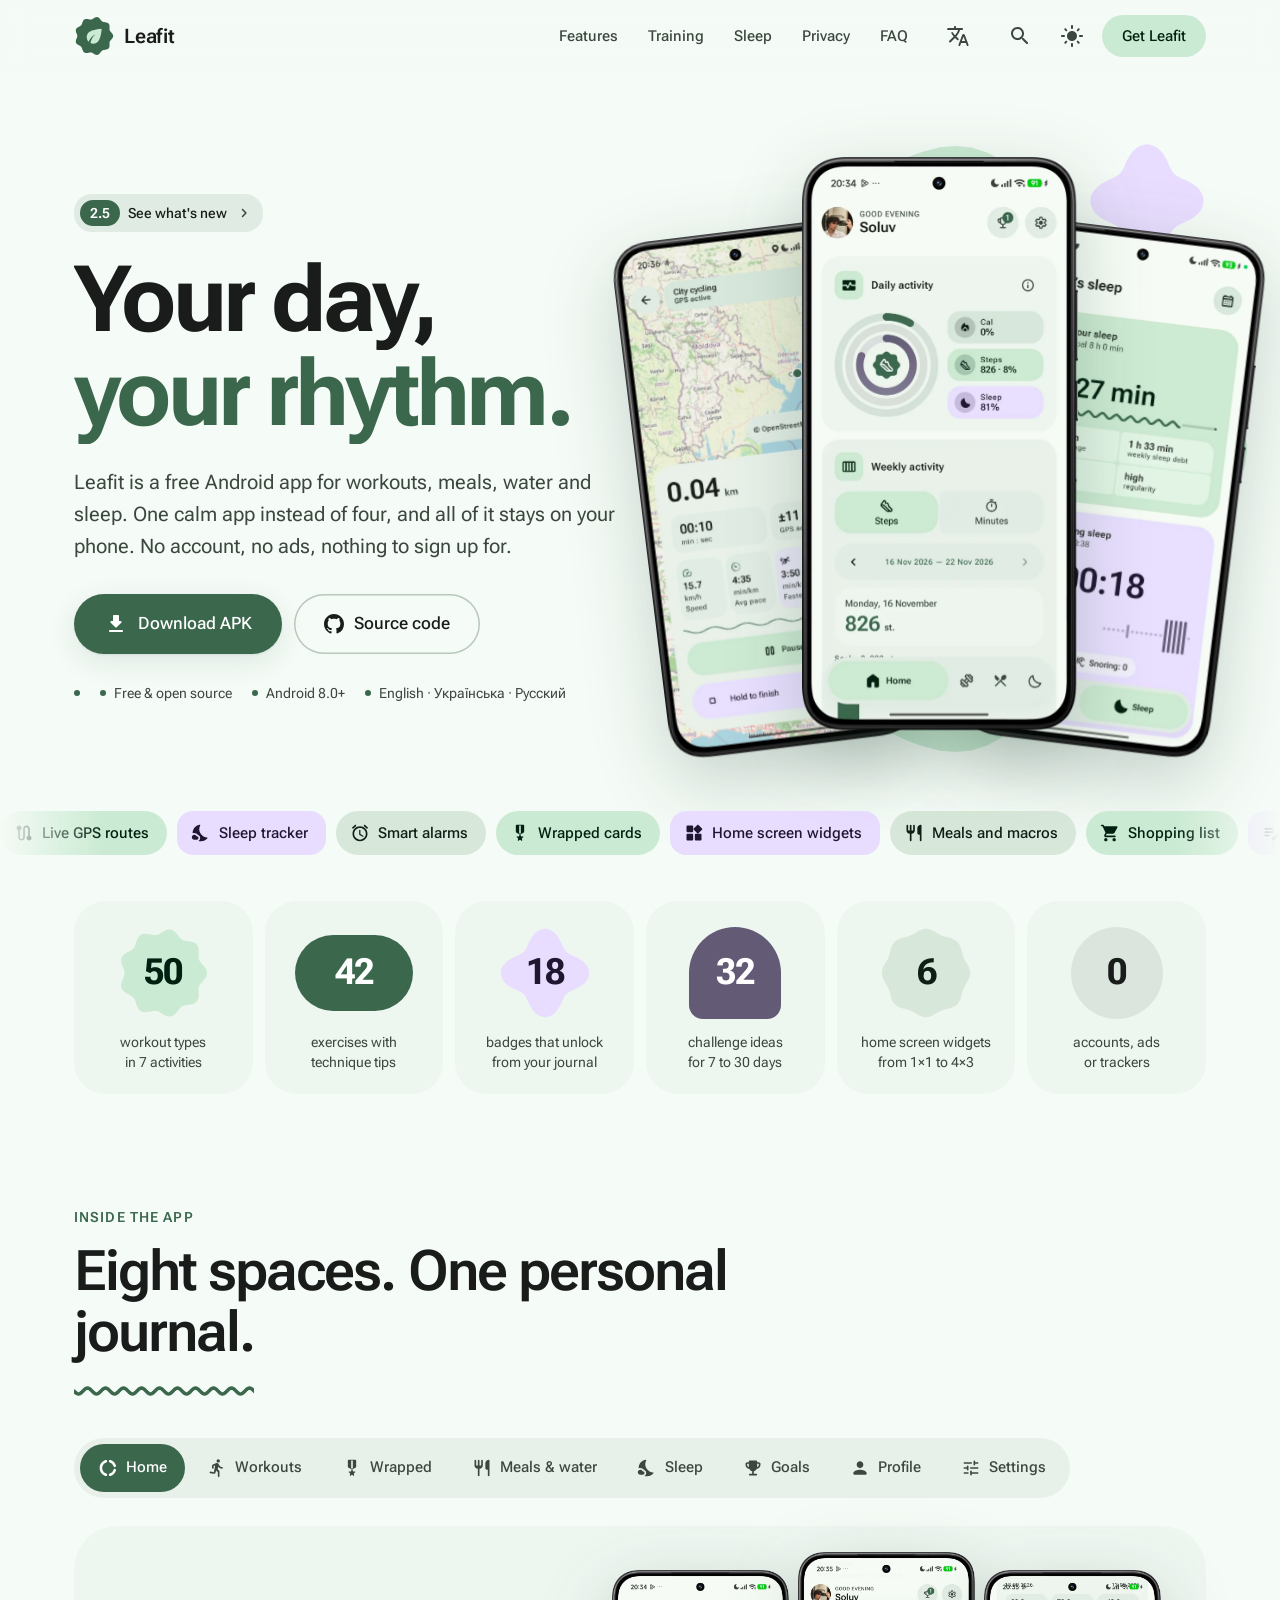
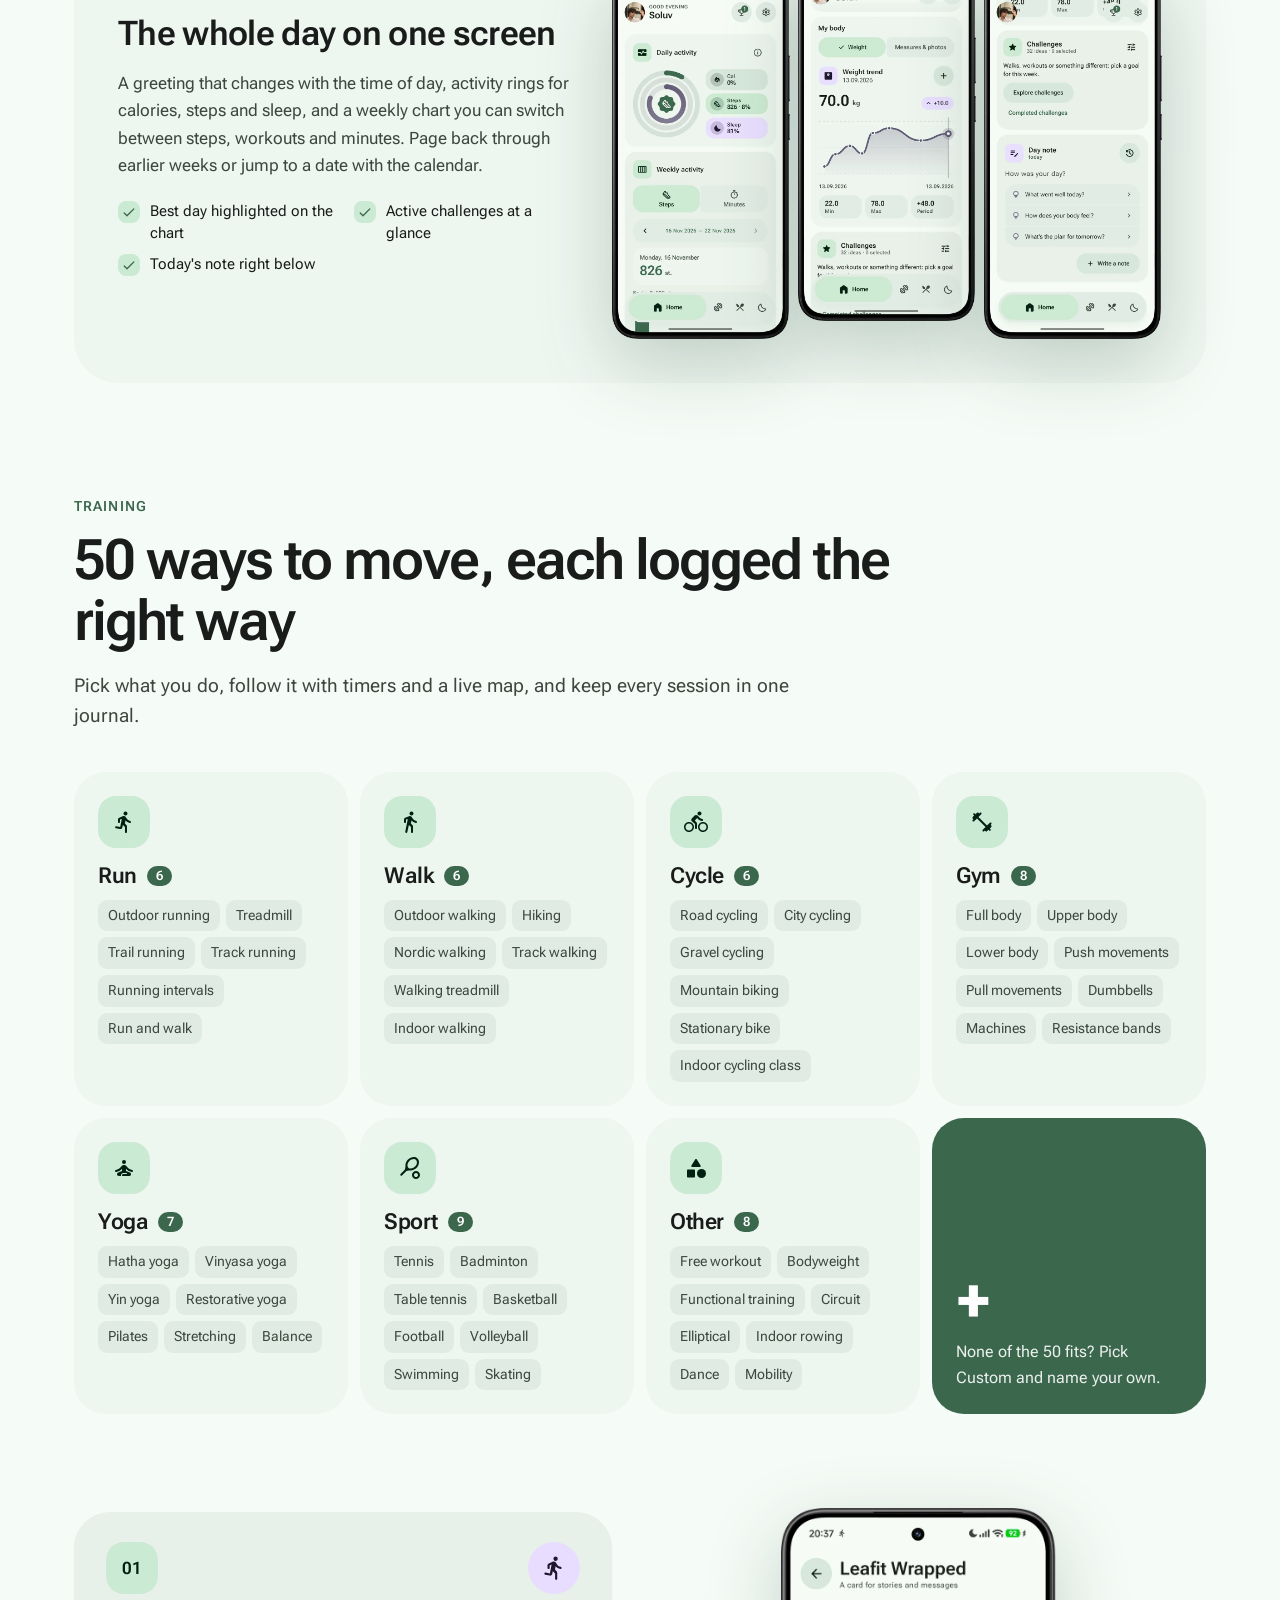
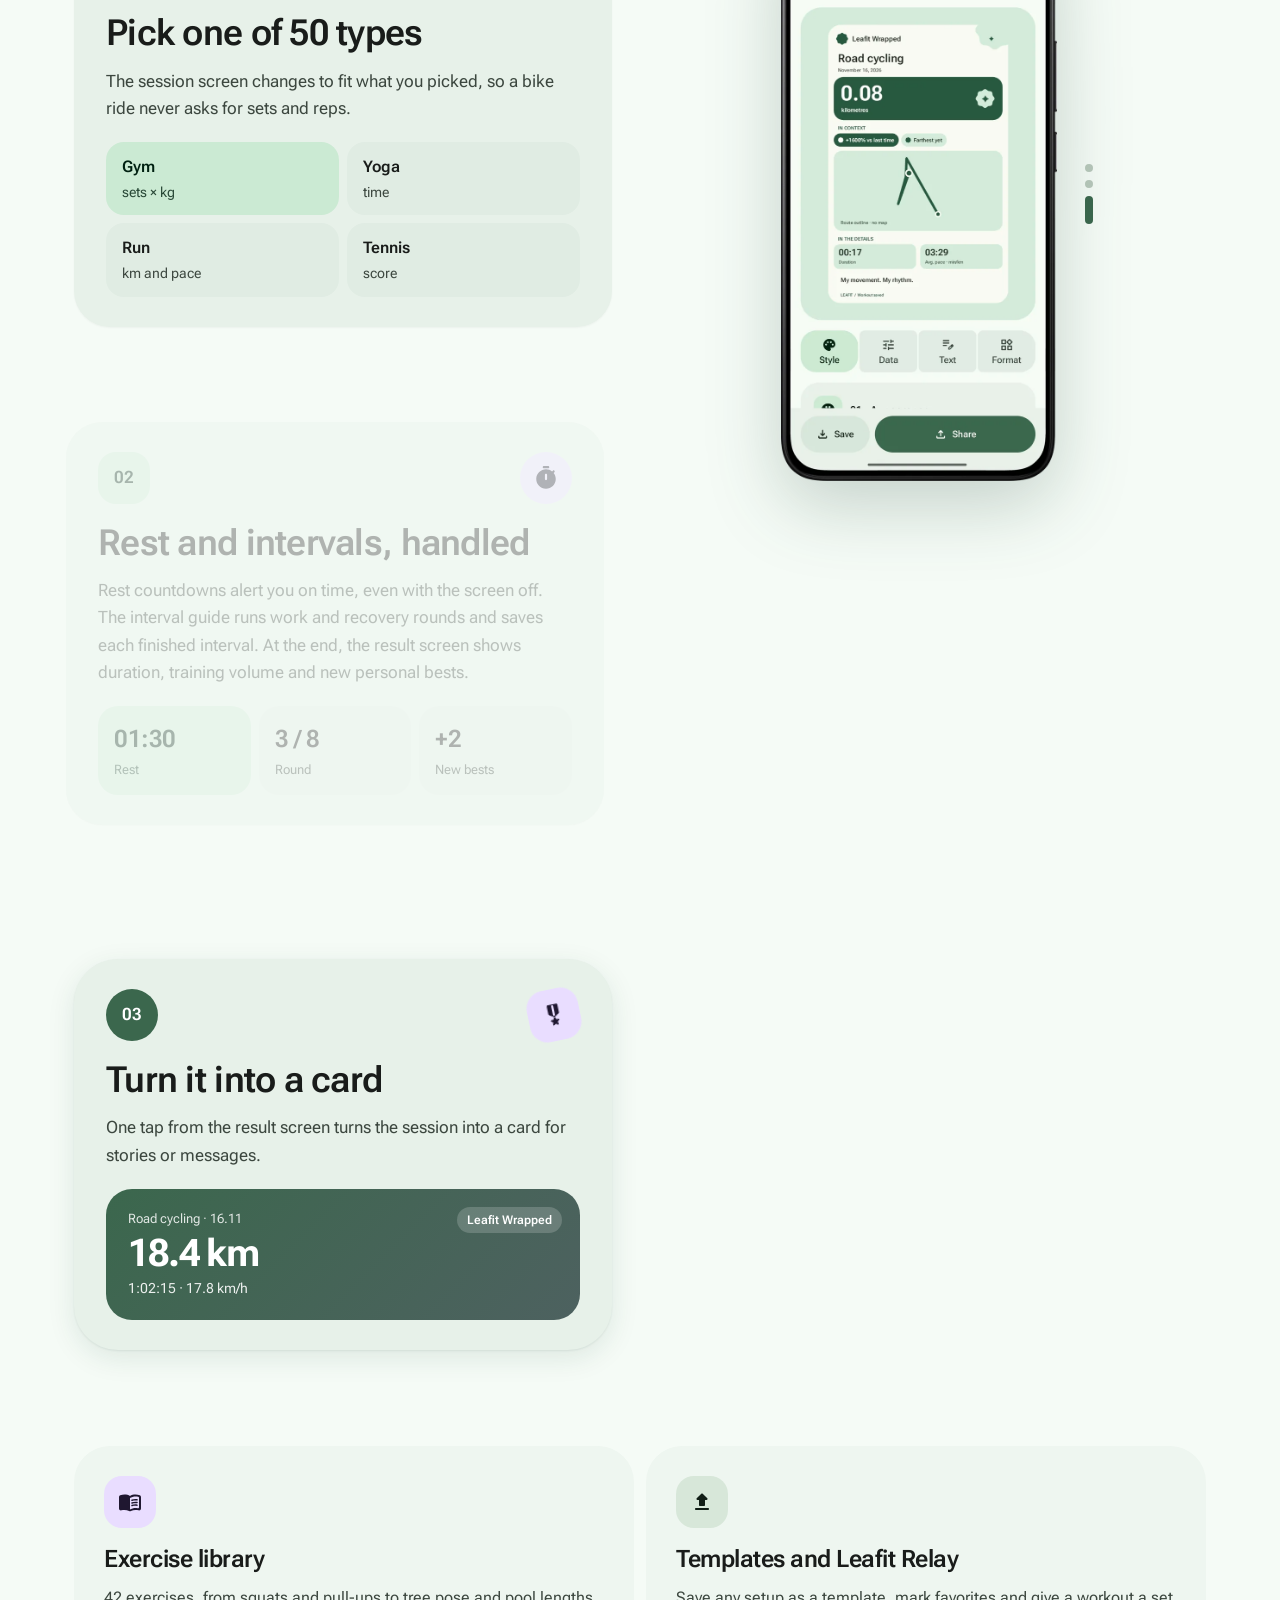
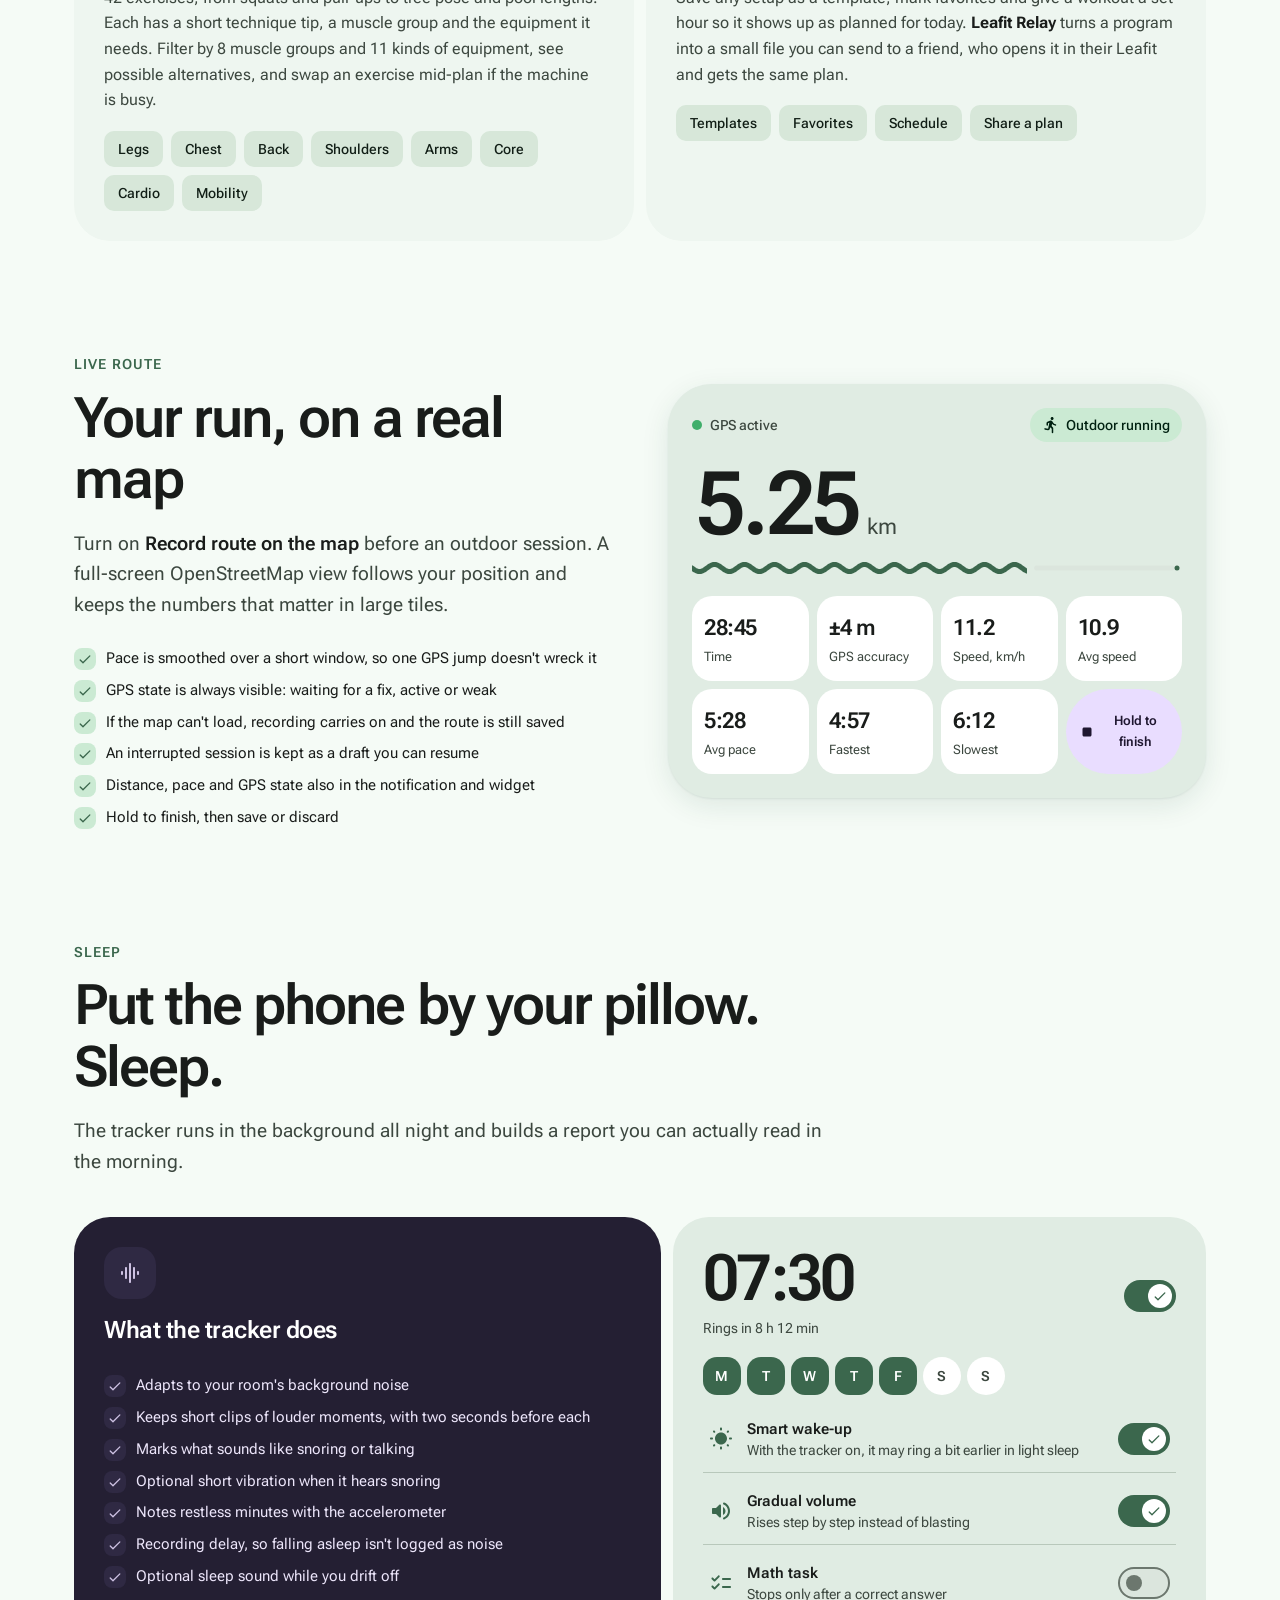
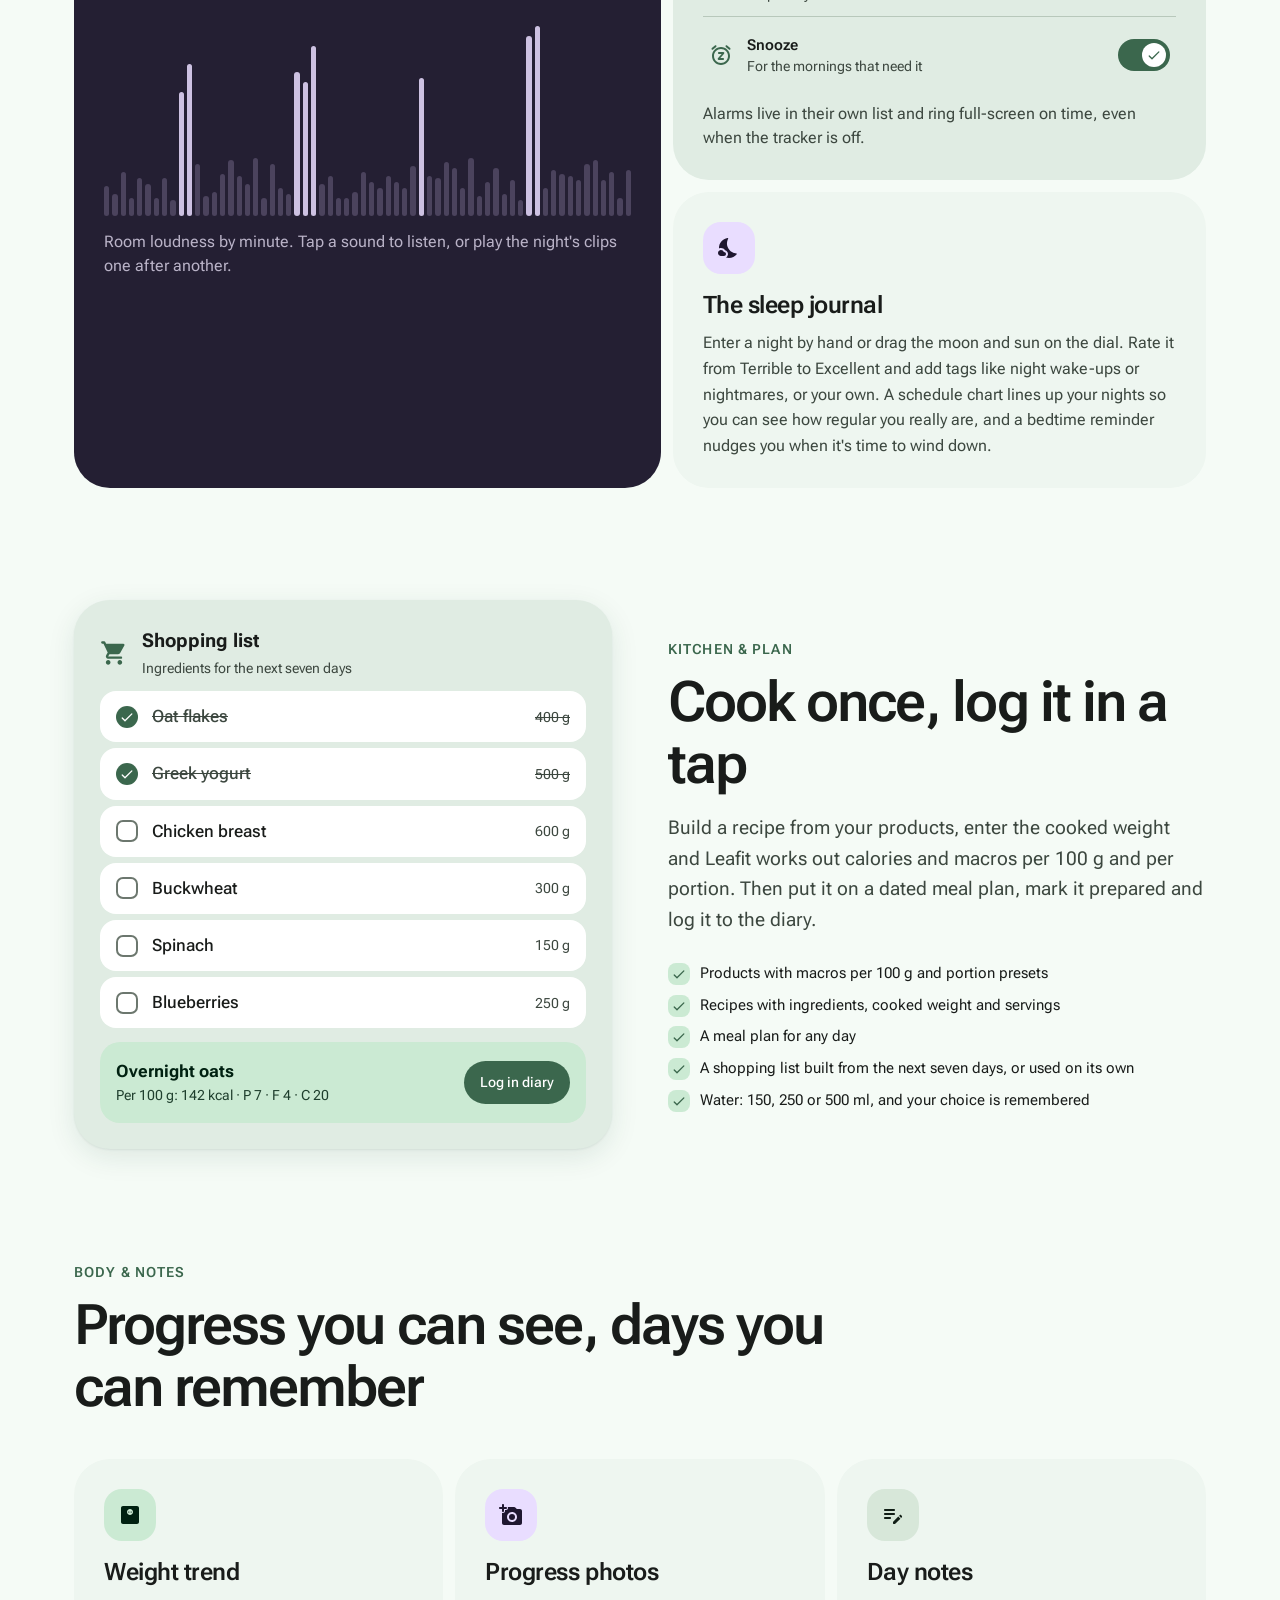
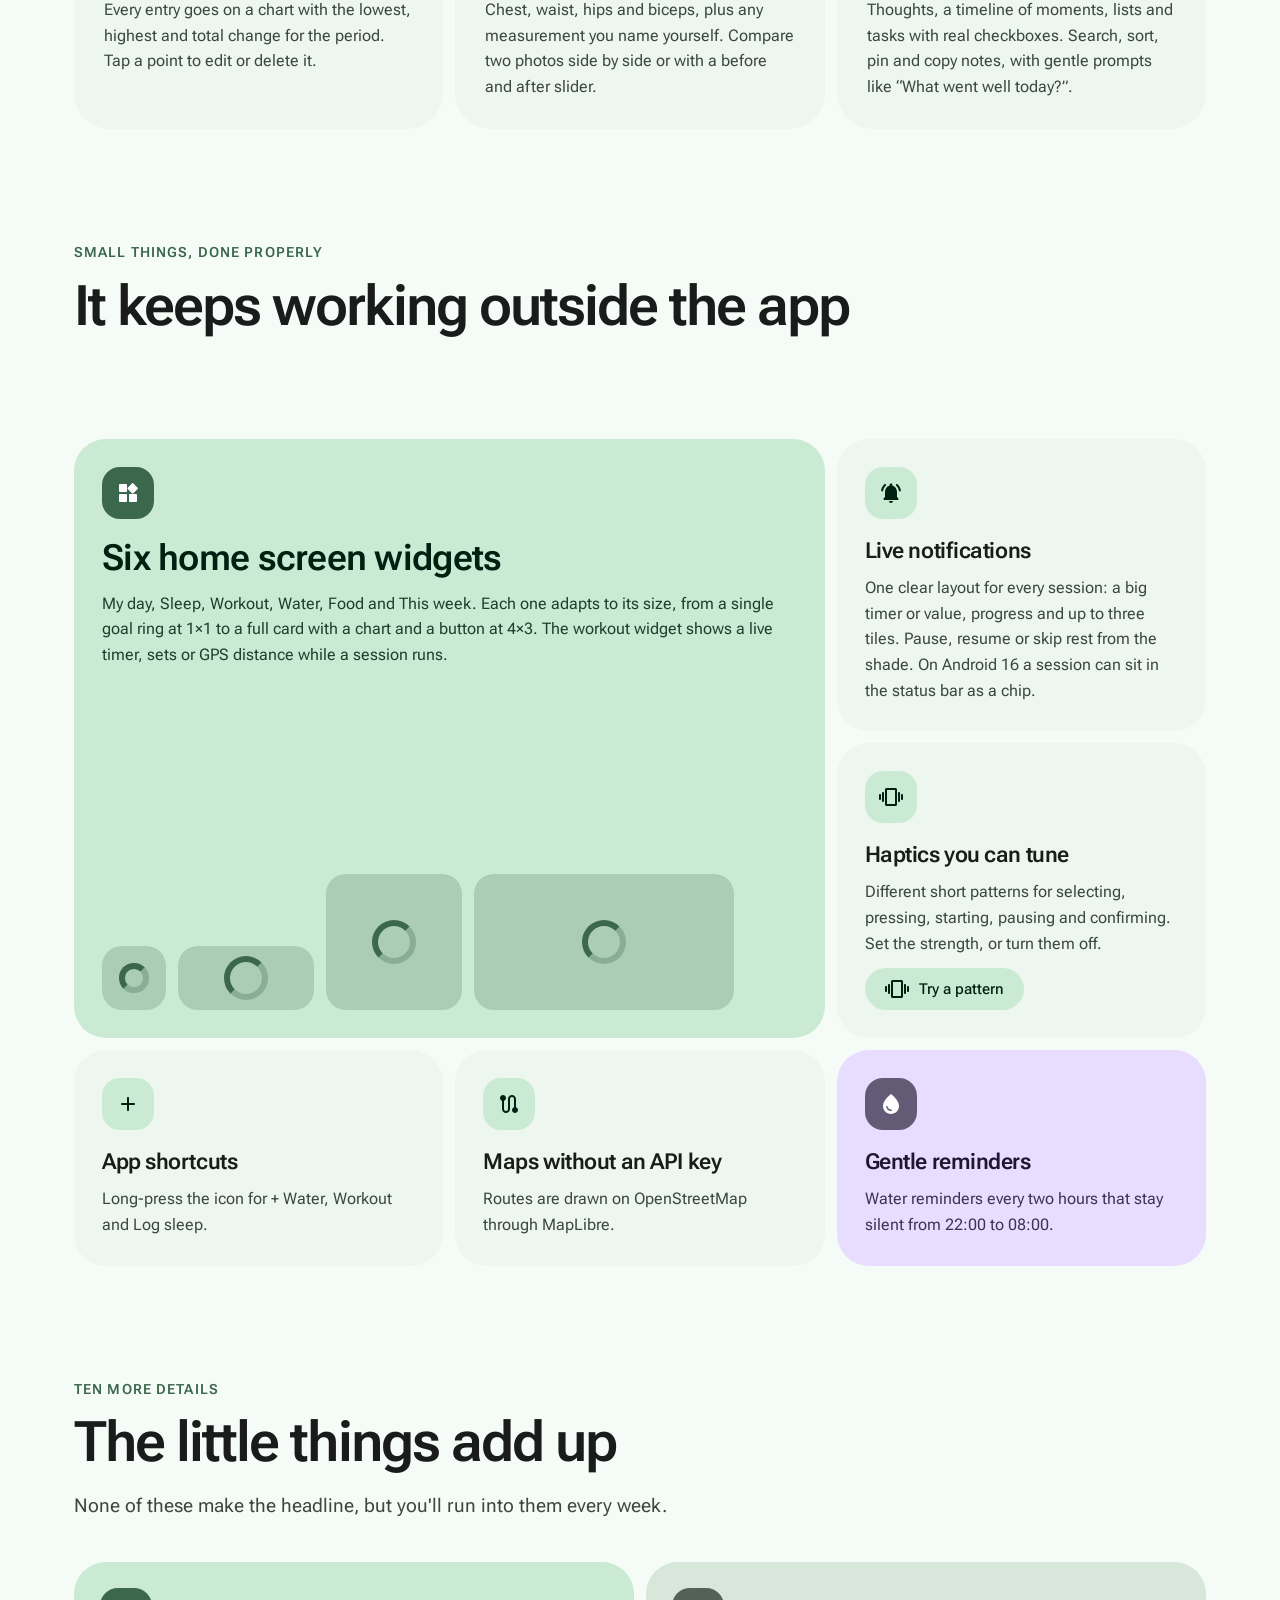
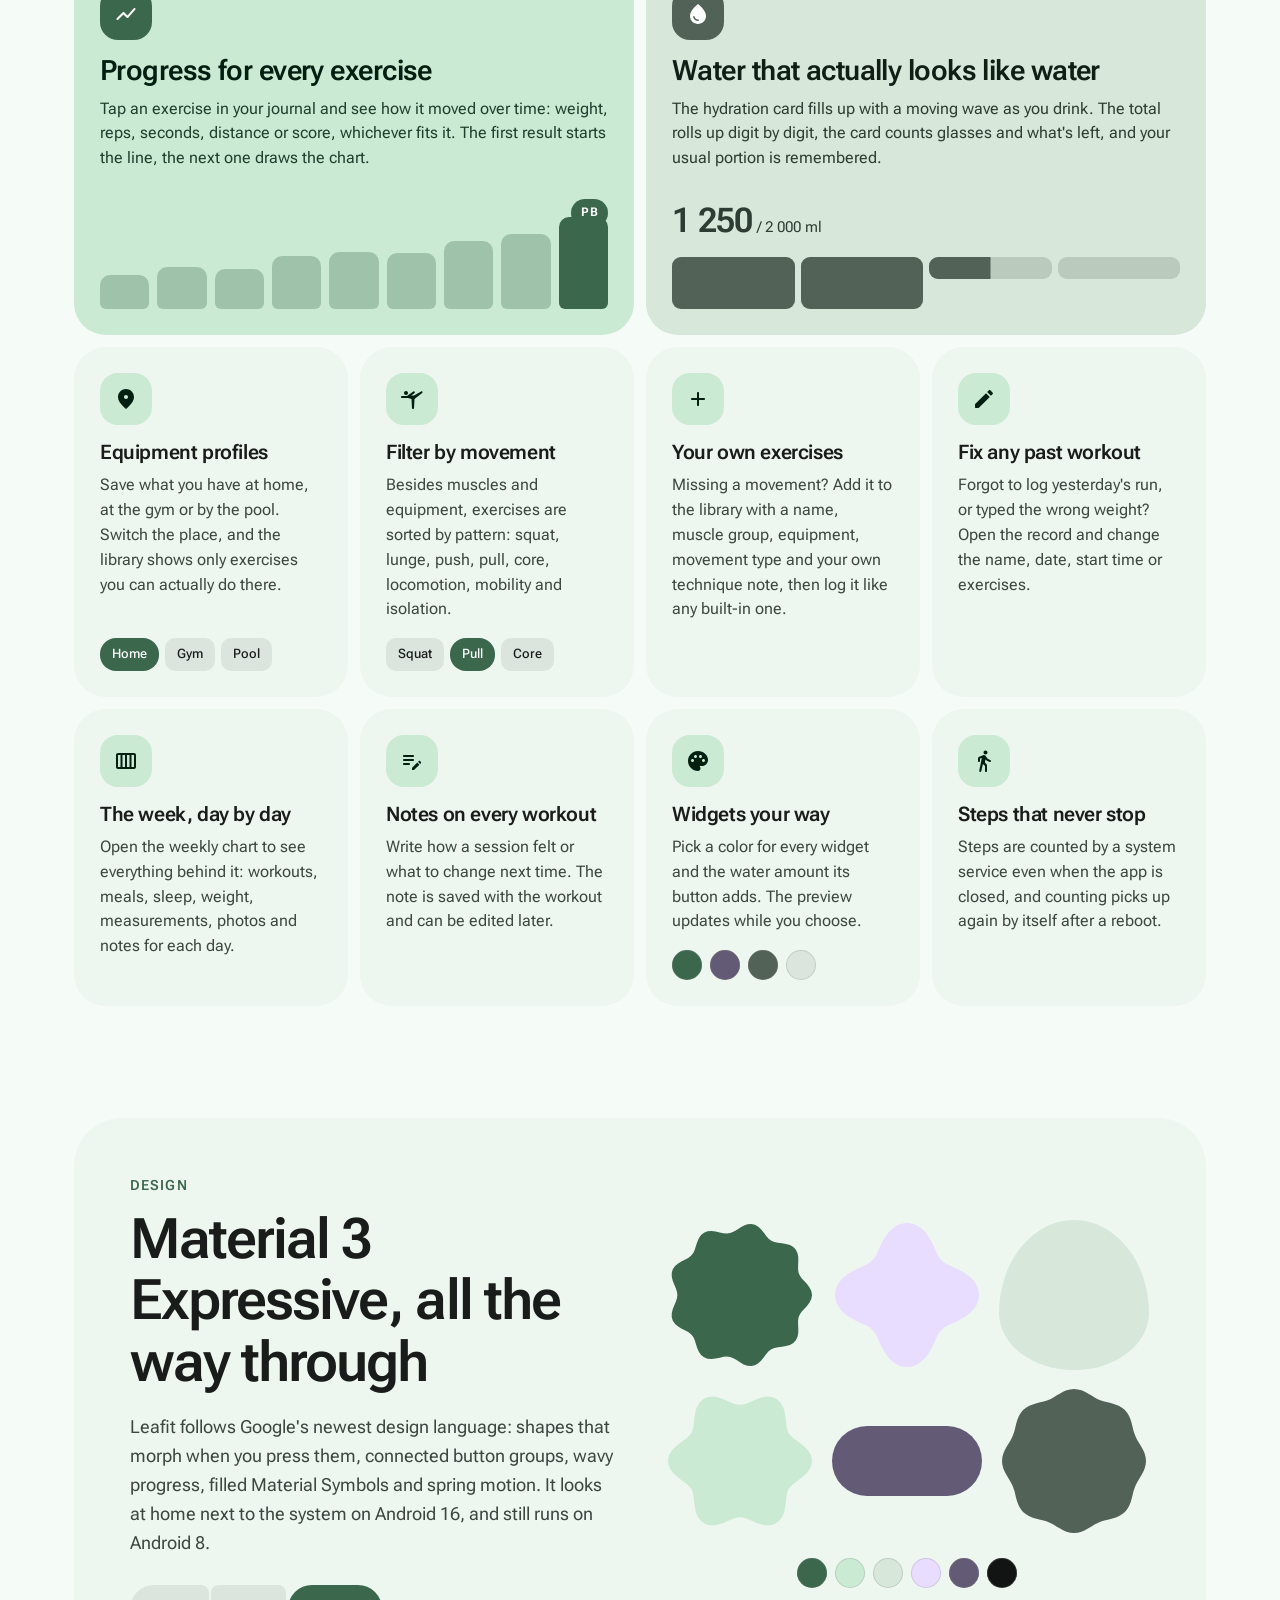
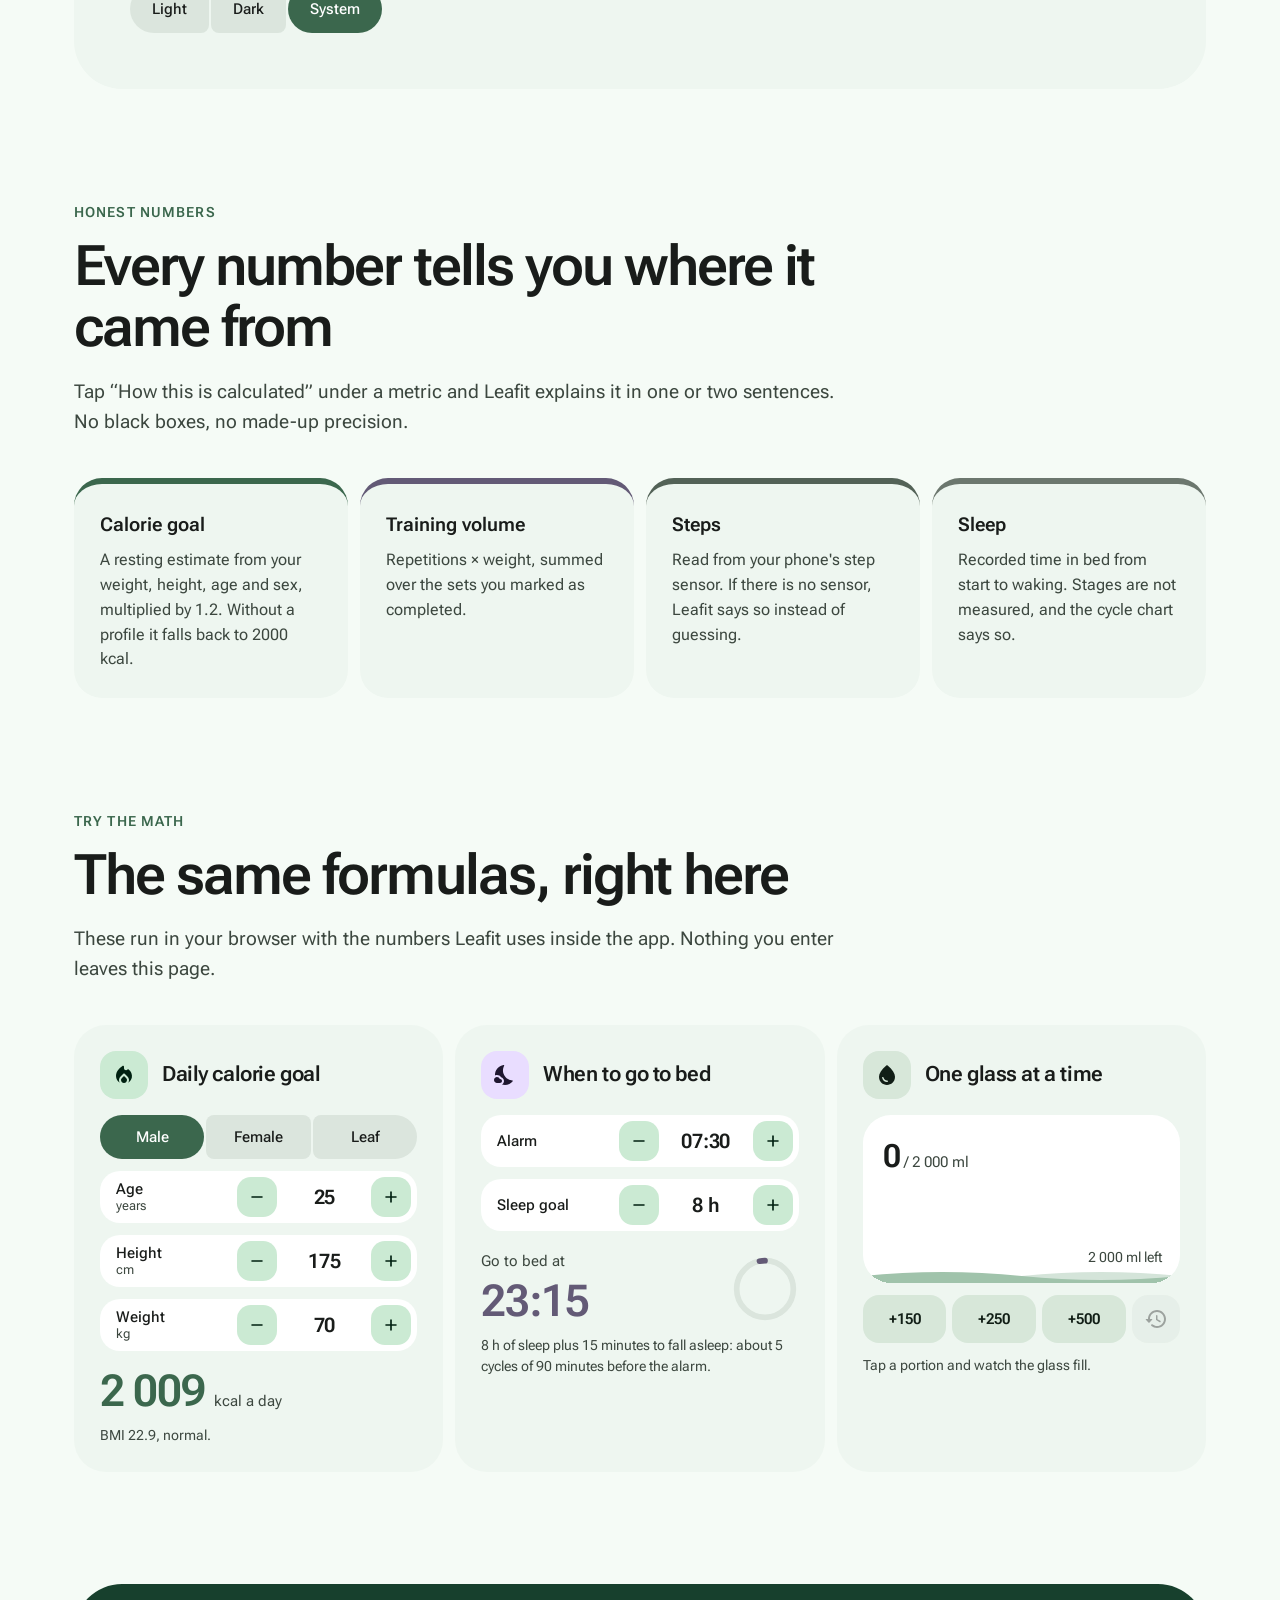
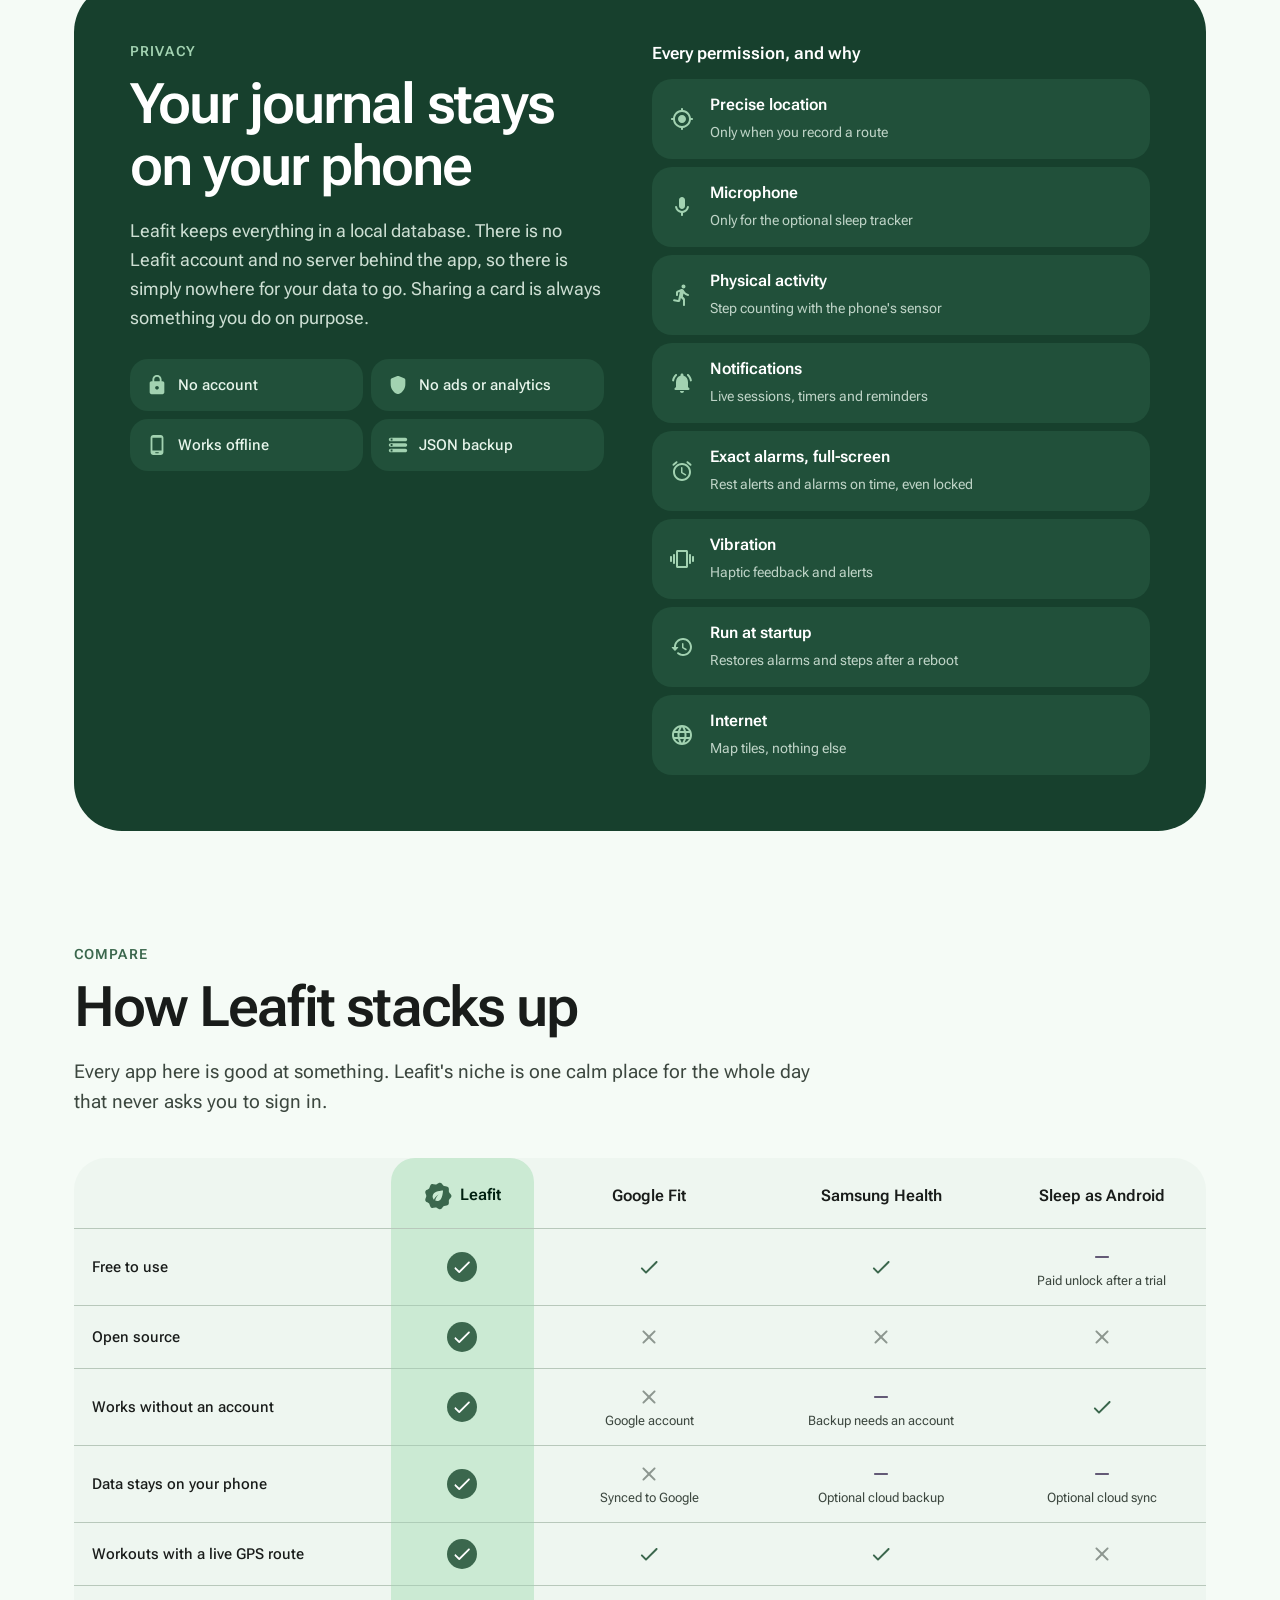
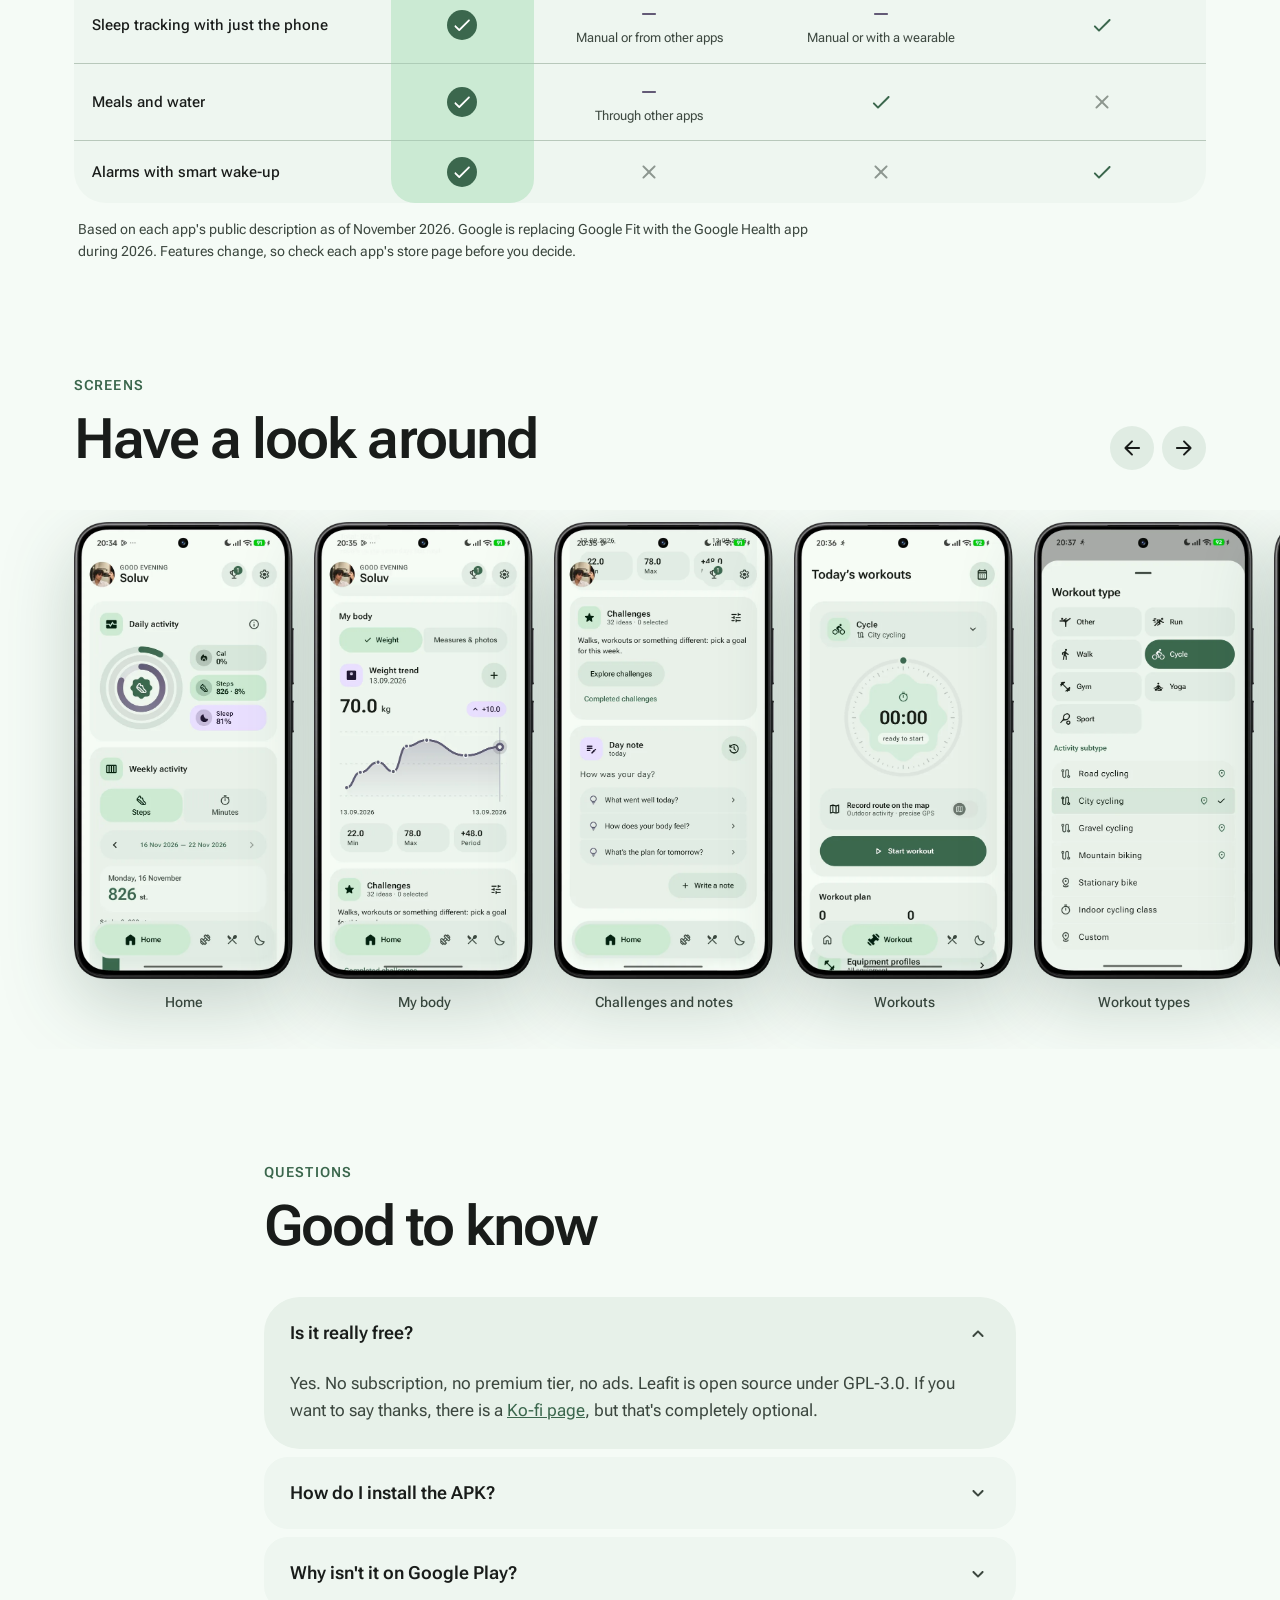
==== commit 1c6ec334: "Add Obtainium badge" ====
--- a/index.html
+++ b/index.html
@@ -35,7 +35,7 @@
 <script type="application/ld+json">[{"@context":"https://schema.org","@type":"SoftwareApplication","name":"Leafit","alternateName":"Leafit Android","description":"Free open-source Android app for workouts with live GPS routes, sleep tracking with alarms, meals and macros, water reminders, challenges and day notes. No account, no ads, works offline.","applicationCategory":"HealthApplication","applicationSubCategory":"Fitness tracker","operatingSystem":"Android 8.0+","softwareVersion":"2.5.0","downloadUrl":"https://github.com/So1uv/Leafit/releases/latest/download/Leafit.apk","installUrl":"https://github.com/So1uv/Leafit/releases/latest","codeRepository":"https://github.com/So1uv/Leafit","license":"https://www.gnu.org/licenses/gpl-3.0.html","isAccessibleForFree":true,"inLanguage":["en","uk","ru"],"url":"https://leafitapp.github.io/","image":"https://leafitapp.github.io/assets/og.jpg","screenshot":["https://leafitapp.github.io/screenshots/home.webp","https://leafitapp.github.io/screenshots/gps-live.webp","https://leafitapp.github.io/screenshots/sleep-tracker.webp","https://leafitapp.github.io/screenshots/wrapped.webp","https://leafitapp.github.io/screenshots/meals.webp"],"offers":{"@type":"Offer","price":"0","priceCurrency":"USD"},"author":{"@type":"Person","name":"Soluv","url":"https://github.com/So1uv"}},{"@context":"https://schema.org","@type":"WebSite","name":"Leafit","url":"https://leafitapp.github.io/"},{"@context":"https://schema.org","@type":"FAQPage","mainEntity":[{"@type":"Question","name":"Is it really free?","acceptedAnswer":{"@type":"Answer","text":"Yes. No subscription, no premium tier, no ads. Leafit is open source under GPL-3.0."}},{"@type":"Question","name":"How do I install the APK?","acceptedAnswer":{"@type":"Answer","text":"Download Leafit.apk on your phone and open it. Android will ask you once to allow installs from your browser or file manager."}},{"@type":"Question","name":"Which Android versions does Leafit support?","acceptedAnswer":{"@type":"Answer","text":"Android 8.0 and newer. It is tested on Samsung Galaxy S10, Xiaomi 15 and Pixel 7."}},{"@type":"Question","name":"Does the sleep tracker record audio?","acceptedAnswer":{"@type":"Answer","text":"Only if you turn the tracker on. Audio is analyzed on the device and only short clips of louder moments are kept, stored locally."}}]}]</script>
 <link rel="preload" href="assets/fonts/roboto-flex-400.woff2" as="font" type="font/woff2" crossorigin>
 <link rel="preload" href="assets/fonts/roboto-flex-600.woff2" as="font" type="font/woff2" crossorigin>
-<link rel="stylesheet" href="assets/style.css?v=202611191915">
+<link rel="stylesheet" href="assets/style.css?v=202611192000">
 <script>try{var t=localStorage.getItem("leafit-theme");if(t)document.documentElement.dataset.theme=t}catch(e){}</script>
 </head>
 <body>
@@ -748,6 +748,7 @@
         <li><svg class="ic"><use href="#i-Info"/></svg><b data-stat="issues">0</b><span>open issues</span></li>
         <li><svg class="ic"><use href="#i-Schedule"/></svg><b data-stat="pushed">today</b><span>last update</span></li>
       </ul>
+      <div class="stores"><a class="obt" href="https://apps.obtainium.imranr.dev/redirect?r=obtainium://app/%7B%22id%22%3A%22com.example.fitnesstracker%22%2C%22url%22%3A%22https%3A%2F%2Fgithub.com%2FSo1uv%2FLeafit%22%2C%22author%22%3A%22Soluv%22%2C%22name%22%3A%22Leafit%22%7D" rel="noopener"><img src="assets/badges/obtainium.png" width="403" height="120" alt="Get it on Obtainium"></a><p>Obtainium installs Leafit from GitHub Releases and keeps it updated for you.</p></div>
       <div class="qr"><svg class="qr-code" viewBox="-1 -1 35 35" role="img" aria-label="QR code to the latest Leafit release"><path class="qd" d="M8.5 0.08a.42.42 0 1 0 .001 0M10.5 0.08a.42.42 0 1 0 .001 0M11.5 0.08a.42.42 0 1 0 .001 0M12.5 0.08a.42.42 0 1 0 .001 0M16.5 0.08a.42.42 0 1 0 .001 0M19.5 0.08a.42.42 0 1 0 .001 0M21.5 0.08a.42.42 0 1 0 .001 0M23.5 0.08a.42.42 0 1 0 .001 0M8.5 1.08a.42.42 0 1 0 .001 0M9.5 1.08a.42.42 0 1 0 .001 0M11.5 1.08a.42.42 0 1 0 .001 0M14.5 1.08a.42.42 0 1 0 .001 0M17.5 1.08a.42.42 0 1 0 .001 0M22.5 1.08a.42.42 0 1 0 .001 0M23.5 1.08a.42.42 0 1 0 .001 0M24.5 1.08a.42.42 0 1 0 .001 0M9.5 2.08a.42.42 0 1 0 .001 0M10.5 2.08a.42.42 0 1 0 .001 0M11.5 2.08a.42.42 0 1 0 .001 0M12.5 2.08a.42.42 0 1 0 .001 0M13.5 2.08a.42.42 0 1 0 .001 0M14.5 2.08a.42.42 0 1 0 .001 0M15.5 2.08a.42.42 0 1 0 .001 0M18.5 2.08a.42.42 0 1 0 .001 0M20.5 2.08a.42.42 0 1 0 .001 0M24.5 2.08a.42.42 0 1 0 .001 0M8.5 3.08a.42.42 0 1 0 .001 0M11.5 3.08a.42.42 0 1 0 .001 0M12.5 3.08a.42.42 0 1 0 .001 0M15.5 3.08a.42.42 0 1 0 .001 0M18.5 3.08a.42.42 0 1 0 .001 0M19.5 3.08a.42.42 0 1 0 .001 0M22.5 3.08a.42.42 0 1 0 .001 0M24.5 3.08a.42.42 0 1 0 .001 0M10.5 4.08a.42.42 0 1 0 .001 0M13.5 4.08a.42.42 0 1 0 .001 0M16.5 4.08a.42.42 0 1 0 .001 0M17.5 4.08a.42.42 0 1 0 .001 0M18.5 4.08a.42.42 0 1 0 .001 0M22.5 4.08a.42.42 0 1 0 .001 0M24.5 4.08a.42.42 0 1 0 .001 0M9.5 5.08a.42.42 0 1 0 .001 0M10.5 5.08a.42.42 0 1 0 .001 0M11.5 5.08a.42.42 0 1 0 .001 0M13.5 5.08a.42.42 0 1 0 .001 0M15.5 5.08a.42.42 0 1 0 .001 0M16.5 5.08a.42.42 0 1 0 .001 0M21.5 5.08a.42.42 0 1 0 .001 0M22.5 5.08a.42.42 0 1 0 .001 0M8.5 6.08a.42.42 0 1 0 .001 0M10.5 6.08a.42.42 0 1 0 .001 0M12.5 6.08a.42.42 0 1 0 .001 0M14.5 6.08a.42.42 0 1 0 .001 0M16.5 6.08a.42.42 0 1 0 .001 0M18.5 6.08a.42.42 0 1 0 .001 0M20.5 6.08a.42.42 0 1 0 .001 0M22.5 6.08a.42.42 0 1 0 .001 0M24.5 6.08a.42.42 0 1 0 .001 0M8.5 7.08a.42.42 0 1 0 .001 0M12.5 7.08a.42.42 0 1 0 .001 0M15.5 7.08a.42.42 0 1 0 .001 0M16.5 7.08a.42.42 0 1 0 .001 0M17.5 7.08a.42.42 0 1 0 .001 0M18.5 7.08a.42.42 0 1 0 .001 0M19.5 7.08a.42.42 0 1 0 .001 0M23.5 7.08a.42.42 0 1 0 .001 0M24.5 7.08a.42.42 0 1 0 .001 0M0.5 8.08a.42.42 0 1 0 .001 0M2.5 8.08a.42.42 0 1 0 .001 0M3.5 8.08a.42.42 0 1 0 .001 0M5.5 8.08a.42.42 0 1 0 .001 0M6.5 8.08a.42.42 0 1 0 .001 0M7.5 8.08a.42.42 0 1 0 .001 0M10.5 8.08a.42.42 0 1 0 .001 0M14.5 8.08a.42.42 0 1 0 .001 0M15.5 8.08a.42.42 0 1 0 .001 0M16.5 8.08a.42.42 0 1 0 .001 0M17.5 8.08a.42.42 0 1 0 .001 0M18.5 8.08a.42.42 0 1 0 .001 0M21.5 8.08a.42.42 0 1 0 .001 0M22.5 8.08a.42.42 0 1 0 .001 0M24.5 8.08a.42.42 0 1 0 .001 0M26.5 8.08a.42.42 0 1 0 .001 0M29.5 8.08a.42.42 0 1 0 .001 0M31.5 8.08a.42.42 0 1 0 .001 0M32.5 8.08a.42.42 0 1 0 .001 0M2.5 9.08a.42.42 0 1 0 .001 0M8.5 9.08a.42.42 0 1 0 .001 0M9.5 9.08a.42.42 0 1 0 .001 0M10.5 9.08a.42.42 0 1 0 .001 0M11.5 9.08a.42.42 0 1 0 .001 0M12.5 9.08a.42.42 0 1 0 .001 0M13.5 9.08a.42.42 0 1 0 .001 0M14.5 9.08a.42.42 0 1 0 .001 0M16.5 9.08a.42.42 0 1 0 .001 0M17.5 9.08a.42.42 0 1 0 .001 0M19.5 9.08a.42.42 0 1 0 .001 0M20.5 9.08a.42.42 0 1 0 .001 0M21.5 9.08a.42.42 0 1 0 .001 0M23.5 9.08a.42.42 0 1 0 .001 0M26.5 9.08a.42.42 0 1 0 .001 0M27.5 9.08a.42.42 0 1 0 .001 0M29.5 9.08a.42.42 0 1 0 .001 0M30.5 9.08a.42.42 0 1 0 .001 0M32.5 9.08a.42.42 0 1 0 .001 0M5.5 10.08a.42.42 0 1 0 .001 0M6.5 10.08a.42.42 0 1 0 .001 0M12.5 10.08a.42.42 0 1 0 .001 0M13.5 10.08a.42.42 0 1 0 .001 0M16.5 10.08a.42.42 0 1 0 .001 0M18.5 10.08a.42.42 0 1 0 .001 0M21.5 10.08a.42.42 0 1 0 .001 0M23.5 10.08a.42.42 0 1 0 .001 0M25.5 10.08a.42.42 0 1 0 .001 0M26.5 10.08a.42.42 0 1 0 .001 0M27.5 10.08a.42.42 0 1 0 .001 0M28.5 10.08a.42.42 0 1 0 .001 0M29.5 10.08a.42.42 0 1 0 .001 0M31.5 10.08a.42.42 0 1 0 .001 0M32.5 10.08a.42.42 0 1 0 .001 0M5.5 11.08a.42.42 0 1 0 .001 0M7.5 11.08a.42.42 0 1 0 .001 0M8.5 11.08a.42.42 0 1 0 .001 0M10.5 11.08a.42.42 0 1 0 .001 0M12.5 11.08a.42.42 0 1 0 .001 0M16.5 11.08a.42.42 0 1 0 .001 0M17.5 11.08a.42.42 0 1 0 .001 0M27.5 11.08a.42.42 0 1 0 .001 0M29.5 11.08a.42.42 0 1 0 .001 0M31.5 11.08a.42.42 0 1 0 .001 0M32.5 11.08a.42.42 0 1 0 .001 0M0.5 12.08a.42.42 0 1 0 .001 0M3.5 12.08a.42.42 0 1 0 .001 0M5.5 12.08a.42.42 0 1 0 .001 0M6.5 12.08a.42.42 0 1 0 .001 0M8.5 12.08a.42.42 0 1 0 .001 0M10.5 12.08a.42.42 0 1 0 .001 0M11.5 12.08a.42.42 0 1 0 .001 0M14.5 12.08a.42.42 0 1 0 .001 0M15.5 12.08a.42.42 0 1 0 .001 0M16.5 12.08a.42.42 0 1 0 .001 0M20.5 12.08a.42.42 0 1 0 .001 0M22.5 12.08a.42.42 0 1 0 .001 0M23.5 12.08a.42.42 0 1 0 .001 0M25.5 12.08a.42.42 0 1 0 .001 0M27.5 12.08a.42.42 0 1 0 .001 0M28.5 12.08a.42.42 0 1 0 .001 0M29.5 12.08a.42.42 0 1 0 .001 0M1.5 13.08a.42.42 0 1 0 .001 0M8.5 13.08a.42.42 0 1 0 .001 0M14.5 13.08a.42.42 0 1 0 .001 0M17.5 13.08a.42.42 0 1 0 .001 0M20.5 13.08a.42.42 0 1 0 .001 0M21.5 13.08a.42.42 0 1 0 .001 0M22.5 13.08a.42.42 0 1 0 .001 0M24.5 13.08a.42.42 0 1 0 .001 0M25.5 13.08a.42.42 0 1 0 .001 0M27.5 13.08a.42.42 0 1 0 .001 0M31.5 13.08a.42.42 0 1 0 .001 0M4.5 14.08a.42.42 0 1 0 .001 0M5.5 14.08a.42.42 0 1 0 .001 0M6.5 14.08a.42.42 0 1 0 .001 0M7.5 14.08a.42.42 0 1 0 .001 0M9.5 14.08a.42.42 0 1 0 .001 0M11.5 14.08a.42.42 0 1 0 .001 0M18.5 14.08a.42.42 0 1 0 .001 0M19.5 14.08a.42.42 0 1 0 .001 0M20.5 14.08a.42.42 0 1 0 .001 0M21.5 14.08a.42.42 0 1 0 .001 0M24.5 14.08a.42.42 0 1 0 .001 0M26.5 14.08a.42.42 0 1 0 .001 0M27.5 14.08a.42.42 0 1 0 .001 0M29.5 14.08a.42.42 0 1 0 .001 0M3.5 15.08a.42.42 0 1 0 .001 0M5.5 15.08a.42.42 0 1 0 .001 0M7.5 15.08a.42.42 0 1 0 .001 0M8.5 15.08a.42.42 0 1 0 .001 0M9.5 15.08a.42.42 0 1 0 .001 0M10.5 15.08a.42.42 0 1 0 .001 0M11.5 15.08a.42.42 0 1 0 .001 0M12.5 15.08a.42.42 0 1 0 .001 0M13.5 15.08a.42.42 0 1 0 .001 0M14.5 15.08a.42.42 0 1 0 .001 0M15.5 15.08a.42.42 0 1 0 .001 0M21.5 15.08a.42.42 0 1 0 .001 0M24.5 15.08a.42.42 0 1 0 .001 0M25.5 15.08a.42.42 0 1 0 .001 0M26.5 15.08a.42.42 0 1 0 .001 0M27.5 15.08a.42.42 0 1 0 .001 0M29.5 15.08a.42.42 0 1 0 .001 0M30.5 15.08a.42.42 0 1 0 .001 0M0.5 16.08a.42.42 0 1 0 .001 0M1.5 16.08a.42.42 0 1 0 .001 0M3.5 16.08a.42.42 0 1 0 .001 0M6.5 16.08a.42.42 0 1 0 .001 0M18.5 16.08a.42.42 0 1 0 .001 0M21.5 16.08a.42.42 0 1 0 .001 0M22.5 16.08a.42.42 0 1 0 .001 0M23.5 16.08a.42.42 0 1 0 .001 0M25.5 16.08a.42.42 0 1 0 .001 0M26.5 16.08a.42.42 0 1 0 .001 0M28.5 16.08a.42.42 0 1 0 .001 0M29.5 16.08a.42.42 0 1 0 .001 0M30.5 16.08a.42.42 0 1 0 .001 0M0.5 17.08a.42.42 0 1 0 .001 0M4.5 17.08a.42.42 0 1 0 .001 0M5.5 17.08a.42.42 0 1 0 .001 0M7.5 17.08a.42.42 0 1 0 .001 0M12.5 17.08a.42.42 0 1 0 .001 0M15.5 17.08a.42.42 0 1 0 .001 0M18.5 17.08a.42.42 0 1 0 .001 0M19.5 17.08a.42.42 0 1 0 .001 0M20.5 17.08a.42.42 0 1 0 .001 0M22.5 17.08a.42.42 0 1 0 .001 0M23.5 17.08a.42.42 0 1 0 .001 0M24.5 17.08a.42.42 0 1 0 .001 0M25.5 17.08a.42.42 0 1 0 .001 0M26.5 17.08a.42.42 0 1 0 .001 0M28.5 17.08a.42.42 0 1 0 .001 0M29.5 17.08a.42.42 0 1 0 .001 0M32.5 17.08a.42.42 0 1 0 .001 0M0.5 18.08a.42.42 0 1 0 .001 0M5.5 18.08a.42.42 0 1 0 .001 0M6.5 18.08a.42.42 0 1 0 .001 0M8.5 18.08a.42.42 0 1 0 .001 0M9.5 18.08a.42.42 0 1 0 .001 0M11.5 18.08a.42.42 0 1 0 .001 0M15.5 18.08a.42.42 0 1 0 .001 0M16.5 18.08a.42.42 0 1 0 .001 0M18.5 18.08a.42.42 0 1 0 .001 0M20.5 18.08a.42.42 0 1 0 .001 0M21.5 18.08a.42.42 0 1 0 .001 0M22.5 18.08a.42.42 0 1 0 .001 0M24.5 18.08a.42.42 0 1 0 .001 0M27.5 18.08a.42.42 0 1 0 .001 0M28.5 18.08a.42.42 0 1 0 .001 0M30.5 18.08a.42.42 0 1 0 .001 0M31.5 18.08a.42.42 0 1 0 .001 0M1.5 19.08a.42.42 0 1 0 .001 0M5.5 19.08a.42.42 0 1 0 .001 0M7.5 19.08a.42.42 0 1 0 .001 0M9.5 19.08a.42.42 0 1 0 .001 0M10.5 19.08a.42.42 0 1 0 .001 0M14.5 19.08a.42.42 0 1 0 .001 0M16.5 19.08a.42.42 0 1 0 .001 0M17.5 19.08a.42.42 0 1 0 .001 0M18.5 19.08a.42.42 0 1 0 .001 0M19.5 19.08a.42.42 0 1 0 .001 0M23.5 19.08a.42.42 0 1 0 .001 0M24.5 19.08a.42.42 0 1 0 .001 0M25.5 19.08a.42.42 0 1 0 .001 0M28.5 19.08a.42.42 0 1 0 .001 0M31.5 19.08a.42.42 0 1 0 .001 0M0.5 20.08a.42.42 0 1 0 .001 0M3.5 20.08a.42.42 0 1 0 .001 0M4.5 20.08a.42.42 0 1 0 .001 0M5.5 20.08a.42.42 0 1 0 .001 0M6.5 20.08a.42.42 0 1 0 .001 0M8.5 20.08a.42.42 0 1 0 .001 0M9.5 20.08a.42.42 0 1 0 .001 0M11.5 20.08a.42.42 0 1 0 .001 0M12.5 20.08a.42.42 0 1 0 .001 0M14.5 20.08a.42.42 0 1 0 .001 0M16.5 20.08a.42.42 0 1 0 .001 0M22.5 20.08a.42.42 0 1 0 .001 0M25.5 20.08a.42.42 0 1 0 .001 0M27.5 20.08a.42.42 0 1 0 .001 0M29.5 20.08a.42.42 0 1 0 .001 0M30.5 20.08a.42.42 0 1 0 .001 0M32.5 20.08a.42.42 0 1 0 .001 0M0.5 21.08a.42.42 0 1 0 .001 0M1.5 21.08a.42.42 0 1 0 .001 0M3.5 21.08a.42.42 0 1 0 .001 0M5.5 21.08a.42.42 0 1 0 .001 0M7.5 21.08a.42.42 0 1 0 .001 0M9.5 21.08a.42.42 0 1 0 .001 0M10.5 21.08a.42.42 0 1 0 .001 0M11.5 21.08a.42.42 0 1 0 .001 0M12.5 21.08a.42.42 0 1 0 .001 0M13.5 21.08a.42.42 0 1 0 .001 0M15.5 21.08a.42.42 0 1 0 .001 0M16.5 21.08a.42.42 0 1 0 .001 0M20.5 21.08a.42.42 0 1 0 .001 0M21.5 21.08a.42.42 0 1 0 .001 0M23.5 21.08a.42.42 0 1 0 .001 0M26.5 21.08a.42.42 0 1 0 .001 0M29.5 21.08a.42.42 0 1 0 .001 0M32.5 21.08a.42.42 0 1 0 .001 0M4.5 22.08a.42.42 0 1 0 .001 0M5.5 22.08a.42.42 0 1 0 .001 0M6.5 22.08a.42.42 0 1 0 .001 0M8.5 22.08a.42.42 0 1 0 .001 0M13.5 22.08a.42.42 0 1 0 .001 0M15.5 22.08a.42.42 0 1 0 .001 0M18.5 22.08a.42.42 0 1 0 .001 0M19.5 22.08a.42.42 0 1 0 .001 0M20.5 22.08a.42.42 0 1 0 .001 0M21.5 22.08a.42.42 0 1 0 .001 0M23.5 22.08a.42.42 0 1 0 .001 0M25.5 22.08a.42.42 0 1 0 .001 0M26.5 22.08a.42.42 0 1 0 .001 0M27.5 22.08a.42.42 0 1 0 .001 0M29.5 22.08a.42.42 0 1 0 .001 0M31.5 22.08a.42.42 0 1 0 .001 0M32.5 22.08a.42.42 0 1 0 .001 0M1.5 23.08a.42.42 0 1 0 .001 0M2.5 23.08a.42.42 0 1 0 .001 0M5.5 23.08a.42.42 0 1 0 .001 0M8.5 23.08a.42.42 0 1 0 .001 0M9.5 23.08a.42.42 0 1 0 .001 0M10.5 23.08a.42.42 0 1 0 .001 0M11.5 23.08a.42.42 0 1 0 .001 0M13.5 23.08a.42.42 0 1 0 .001 0M14.5 23.08a.42.42 0 1 0 .001 0M15.5 23.08a.42.42 0 1 0 .001 0M20.5 23.08a.42.42 0 1 0 .001 0M24.5 23.08a.42.42 0 1 0 .001 0M26.5 23.08a.42.42 0 1 0 .001 0M28.5 23.08a.42.42 0 1 0 .001 0M29.5 23.08a.42.42 0 1 0 .001 0M32.5 23.08a.42.42 0 1 0 .001 0M0.5 24.08a.42.42 0 1 0 .001 0M3.5 24.08a.42.42 0 1 0 .001 0M4.5 24.08a.42.42 0 1 0 .001 0M5.5 24.08a.42.42 0 1 0 .001 0M6.5 24.08a.42.42 0 1 0 .001 0M11.5 24.08a.42.42 0 1 0 .001 0M12.5 24.08a.42.42 0 1 0 .001 0M17.5 24.08a.42.42 0 1 0 .001 0M18.5 24.08a.42.42 0 1 0 .001 0M19.5 24.08a.42.42 0 1 0 .001 0M22.5 24.08a.42.42 0 1 0 .001 0M23.5 24.08a.42.42 0 1 0 .001 0M24.5 24.08a.42.42 0 1 0 .001 0M25.5 24.08a.42.42 0 1 0 .001 0M26.5 24.08a.42.42 0 1 0 .001 0M27.5 24.08a.42.42 0 1 0 .001 0M28.5 24.08a.42.42 0 1 0 .001 0M31.5 24.08a.42.42 0 1 0 .001 0M32.5 24.08a.42.42 0 1 0 .001 0M8.5 25.08a.42.42 0 1 0 .001 0M9.5 25.08a.42.42 0 1 0 .001 0M11.5 25.08a.42.42 0 1 0 .001 0M12.5 25.08a.42.42 0 1 0 .001 0M15.5 25.08a.42.42 0 1 0 .001 0M16.5 25.08a.42.42 0 1 0 .001 0M19.5 25.08a.42.42 0 1 0 .001 0M20.5 25.08a.42.42 0 1 0 .001 0M21.5 25.08a.42.42 0 1 0 .001 0M24.5 25.08a.42.42 0 1 0 .001 0M28.5 25.08a.42.42 0 1 0 .001 0M29.5 25.08a.42.42 0 1 0 .001 0M8.5 26.08a.42.42 0 1 0 .001 0M11.5 26.08a.42.42 0 1 0 .001 0M12.5 26.08a.42.42 0 1 0 .001 0M13.5 26.08a.42.42 0 1 0 .001 0M16.5 26.08a.42.42 0 1 0 .001 0M17.5 26.08a.42.42 0 1 0 .001 0M18.5 26.08a.42.42 0 1 0 .001 0M19.5 26.08a.42.42 0 1 0 .001 0M20.5 26.08a.42.42 0 1 0 .001 0M21.5 26.08a.42.42 0 1 0 .001 0M23.5 26.08a.42.42 0 1 0 .001 0M24.5 26.08a.42.42 0 1 0 .001 0M26.5 26.08a.42.42 0 1 0 .001 0M28.5 26.08a.42.42 0 1 0 .001 0M31.5 26.08a.42.42 0 1 0 .001 0M8.5 27.08a.42.42 0 1 0 .001 0M9.5 27.08a.42.42 0 1 0 .001 0M10.5 27.08a.42.42 0 1 0 .001 0M11.5 27.08a.42.42 0 1 0 .001 0M14.5 27.08a.42.42 0 1 0 .001 0M15.5 27.08a.42.42 0 1 0 .001 0M16.5 27.08a.42.42 0 1 0 .001 0M17.5 27.08a.42.42 0 1 0 .001 0M18.5 27.08a.42.42 0 1 0 .001 0M20.5 27.08a.42.42 0 1 0 .001 0M23.5 27.08a.42.42 0 1 0 .001 0M24.5 27.08a.42.42 0 1 0 .001 0M28.5 27.08a.42.42 0 1 0 .001 0M29.5 27.08a.42.42 0 1 0 .001 0M30.5 27.08a.42.42 0 1 0 .001 0M11.5 28.08a.42.42 0 1 0 .001 0M12.5 28.08a.42.42 0 1 0 .001 0M13.5 28.08a.42.42 0 1 0 .001 0M15.5 28.08a.42.42 0 1 0 .001 0M16.5 28.08a.42.42 0 1 0 .001 0M17.5 28.08a.42.42 0 1 0 .001 0M18.5 28.08a.42.42 0 1 0 .001 0M19.5 28.08a.42.42 0 1 0 .001 0M22.5 28.08a.42.42 0 1 0 .001 0M23.5 28.08a.42.42 0 1 0 .001 0M24.5 28.08a.42.42 0 1 0 .001 0M25.5 28.08a.42.42 0 1 0 .001 0M26.5 28.08a.42.42 0 1 0 .001 0M27.5 28.08a.42.42 0 1 0 .001 0M28.5 28.08a.42.42 0 1 0 .001 0M30.5 28.08a.42.42 0 1 0 .001 0M31.5 28.08a.42.42 0 1 0 .001 0M32.5 28.08a.42.42 0 1 0 .001 0M8.5 29.08a.42.42 0 1 0 .001 0M10.5 29.08a.42.42 0 1 0 .001 0M11.5 29.08a.42.42 0 1 0 .001 0M12.5 29.08a.42.42 0 1 0 .001 0M13.5 29.08a.42.42 0 1 0 .001 0M14.5 29.08a.42.42 0 1 0 .001 0M16.5 29.08a.42.42 0 1 0 .001 0M17.5 29.08a.42.42 0 1 0 .001 0M19.5 29.08a.42.42 0 1 0 .001 0M21.5 29.08a.42.42 0 1 0 .001 0M22.5 29.08a.42.42 0 1 0 .001 0M23.5 29.08a.42.42 0 1 0 .001 0M27.5 29.08a.42.42 0 1 0 .001 0M29.5 29.08a.42.42 0 1 0 .001 0M31.5 29.08a.42.42 0 1 0 .001 0M32.5 29.08a.42.42 0 1 0 .001 0M8.5 30.08a.42.42 0 1 0 .001 0M10.5 30.08a.42.42 0 1 0 .001 0M11.5 30.08a.42.42 0 1 0 .001 0M12.5 30.08a.42.42 0 1 0 .001 0M13.5 30.08a.42.42 0 1 0 .001 0M15.5 30.08a.42.42 0 1 0 .001 0M16.5 30.08a.42.42 0 1 0 .001 0M17.5 30.08a.42.42 0 1 0 .001 0M20.5 30.08a.42.42 0 1 0 .001 0M22.5 30.08a.42.42 0 1 0 .001 0M26.5 30.08a.42.42 0 1 0 .001 0M27.5 30.08a.42.42 0 1 0 .001 0M29.5 30.08a.42.42 0 1 0 .001 0M30.5 30.08a.42.42 0 1 0 .001 0M9.5 31.08a.42.42 0 1 0 .001 0M13.5 31.08a.42.42 0 1 0 .001 0M14.5 31.08a.42.42 0 1 0 .001 0M17.5 31.08a.42.42 0 1 0 .001 0M18.5 31.08a.42.42 0 1 0 .001 0M20.5 31.08a.42.42 0 1 0 .001 0M22.5 31.08a.42.42 0 1 0 .001 0M23.5 31.08a.42.42 0 1 0 .001 0M24.5 31.08a.42.42 0 1 0 .001 0M25.5 31.08a.42.42 0 1 0 .001 0M27.5 31.08a.42.42 0 1 0 .001 0M28.5 31.08a.42.42 0 1 0 .001 0M32.5 31.08a.42.42 0 1 0 .001 0M8.5 32.08a.42.42 0 1 0 .001 0M13.5 32.08a.42.42 0 1 0 .001 0M14.5 32.08a.42.42 0 1 0 .001 0M16.5 32.08a.42.42 0 1 0 .001 0M18.5 32.08a.42.42 0 1 0 .001 0M19.5 32.08a.42.42 0 1 0 .001 0M21.5 32.08a.42.42 0 1 0 .001 0M23.5 32.08a.42.42 0 1 0 .001 0M26.5 32.08a.42.42 0 1 0 .001 0M28.5 32.08a.42.42 0 1 0 .001 0M30.5 32.08a.42.42 0 1 0 .001 0"/><rect x="0.5" y="0.5" width="6" height="6" rx="2" class="qe"/><rect x="2" y="2" width="3" height="3" rx="1" class="qi"/><rect x="26.5" y="0.5" width="6" height="6" rx="2" class="qe"/><rect x="28" y="2" width="3" height="3" rx="1" class="qi"/><rect x="0.5" y="26.5" width="6" height="6" rx="2" class="qe"/><rect x="2" y="28" width="3" height="3" rx="1" class="qi"/></svg><div><b>On a computer?</b><span>Scan with your Android phone to open the latest release and install Leafit there.</span></div></div>
       <p class="small">Prefer to build it yourself? Clone the repo, open it in Android Studio and press Run. No API keys needed.</p>
     </div>
@@ -824,6 +825,6 @@
   <p class="lb-cap"></p>
 </dialog>
 
-<script src="assets/app.js?v=202611191915" defer></script>
+<script src="assets/app.js?v=202611192000" defer></script>
 </body>
 </html>
--- a/assets/style.css
+++ b/assets/style.css
@@ -1099,6 +1099,13 @@
   .sc-wrapped i{position:static;align-self:flex-start;margin-top:6px}
   .more-link{font-size:14px}
 }
+
+.stores{display:flex;flex-direction:column;align-items:center;gap:8px;margin-top:22px}
+.stores .obt{display:inline-block;border-radius:14px;line-height:0;transition:transform .45s var(--spring),box-shadow .3s}
+.stores .obt img{height:56px;width:auto}
+.stores .obt:hover{transform:translateY(-3px) scale(1.03);box-shadow:0 12px 28px -12px rgba(0,0,0,.5)}
+.stores .obt:active{transform:scale(.97)}
+.stores p{margin:0;max-width:30em;font-size:14px;color:var(--on-primary-c);opacity:.8}
 @media (prefers-reduced-motion:reduce){.sc-phone{animation:none}}
 
 .langs,.langs[open]{position:relative;margin:0;background:none;border-radius:0}
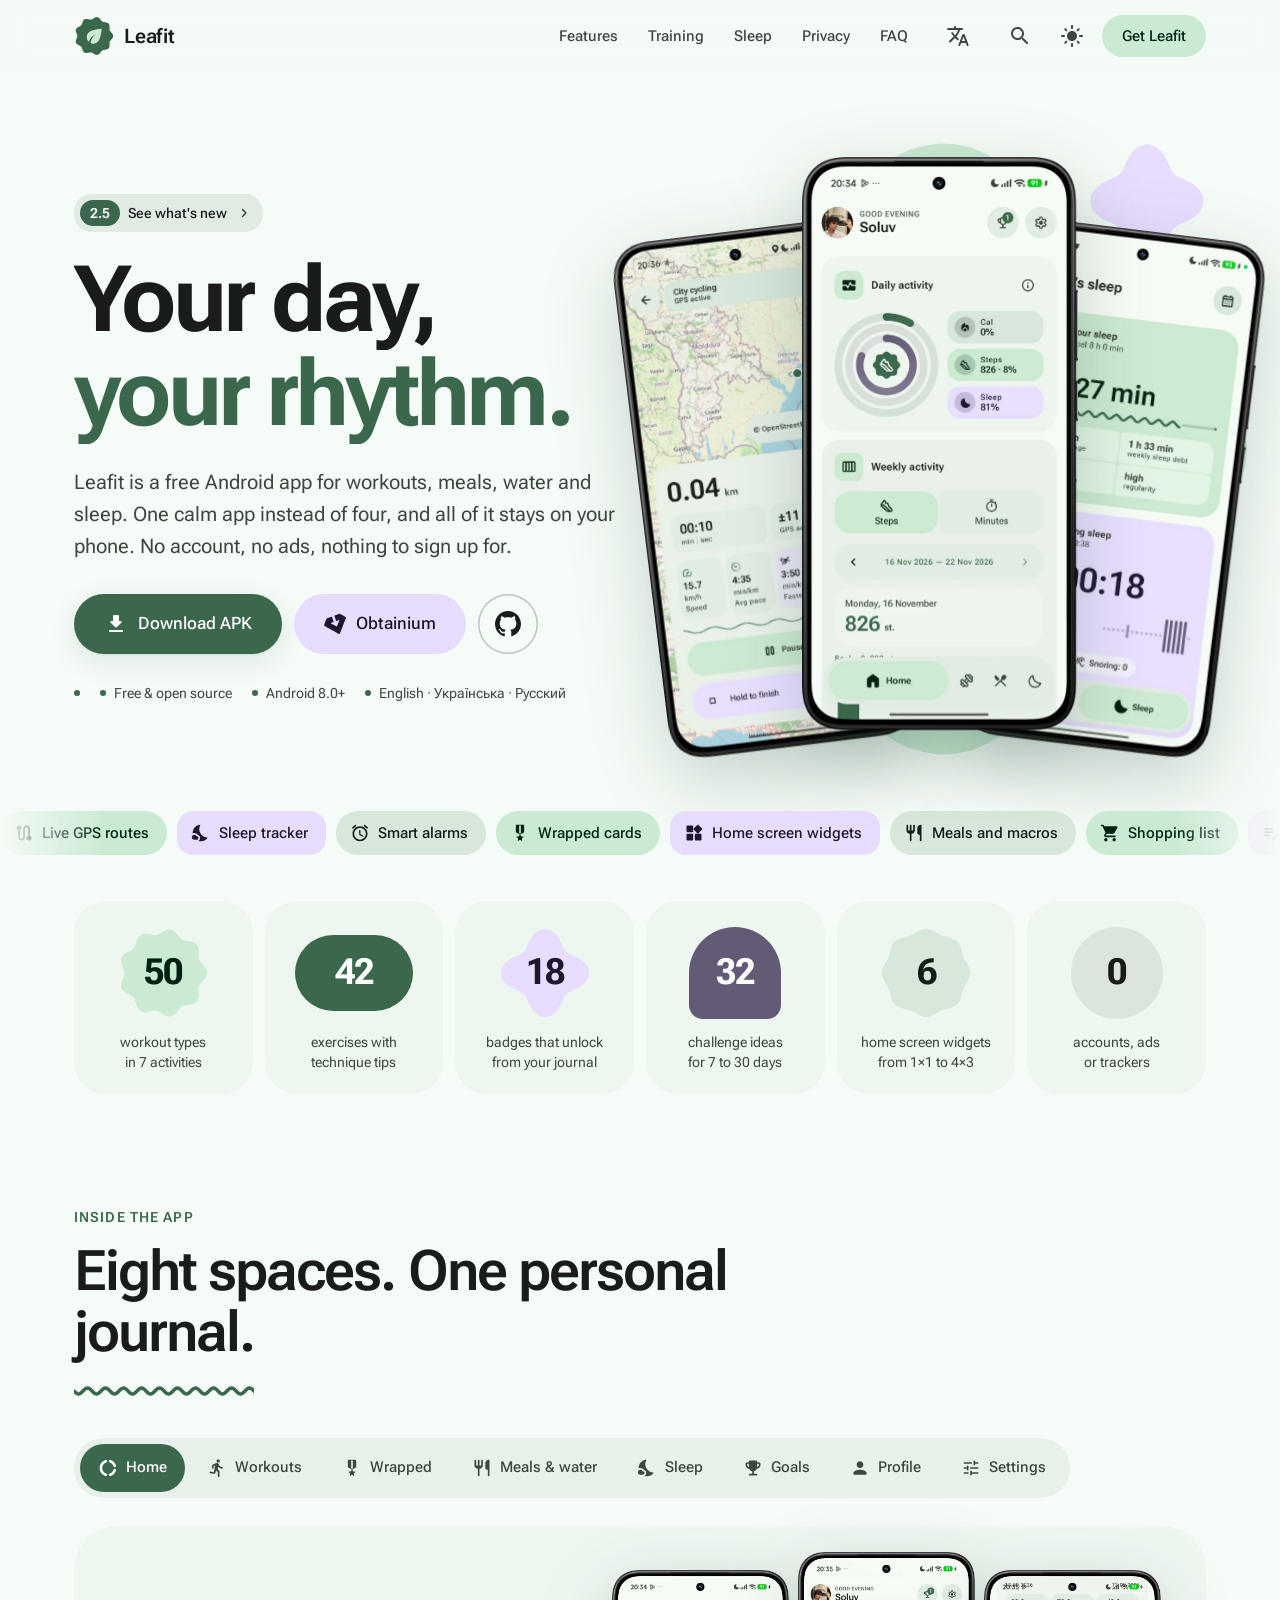
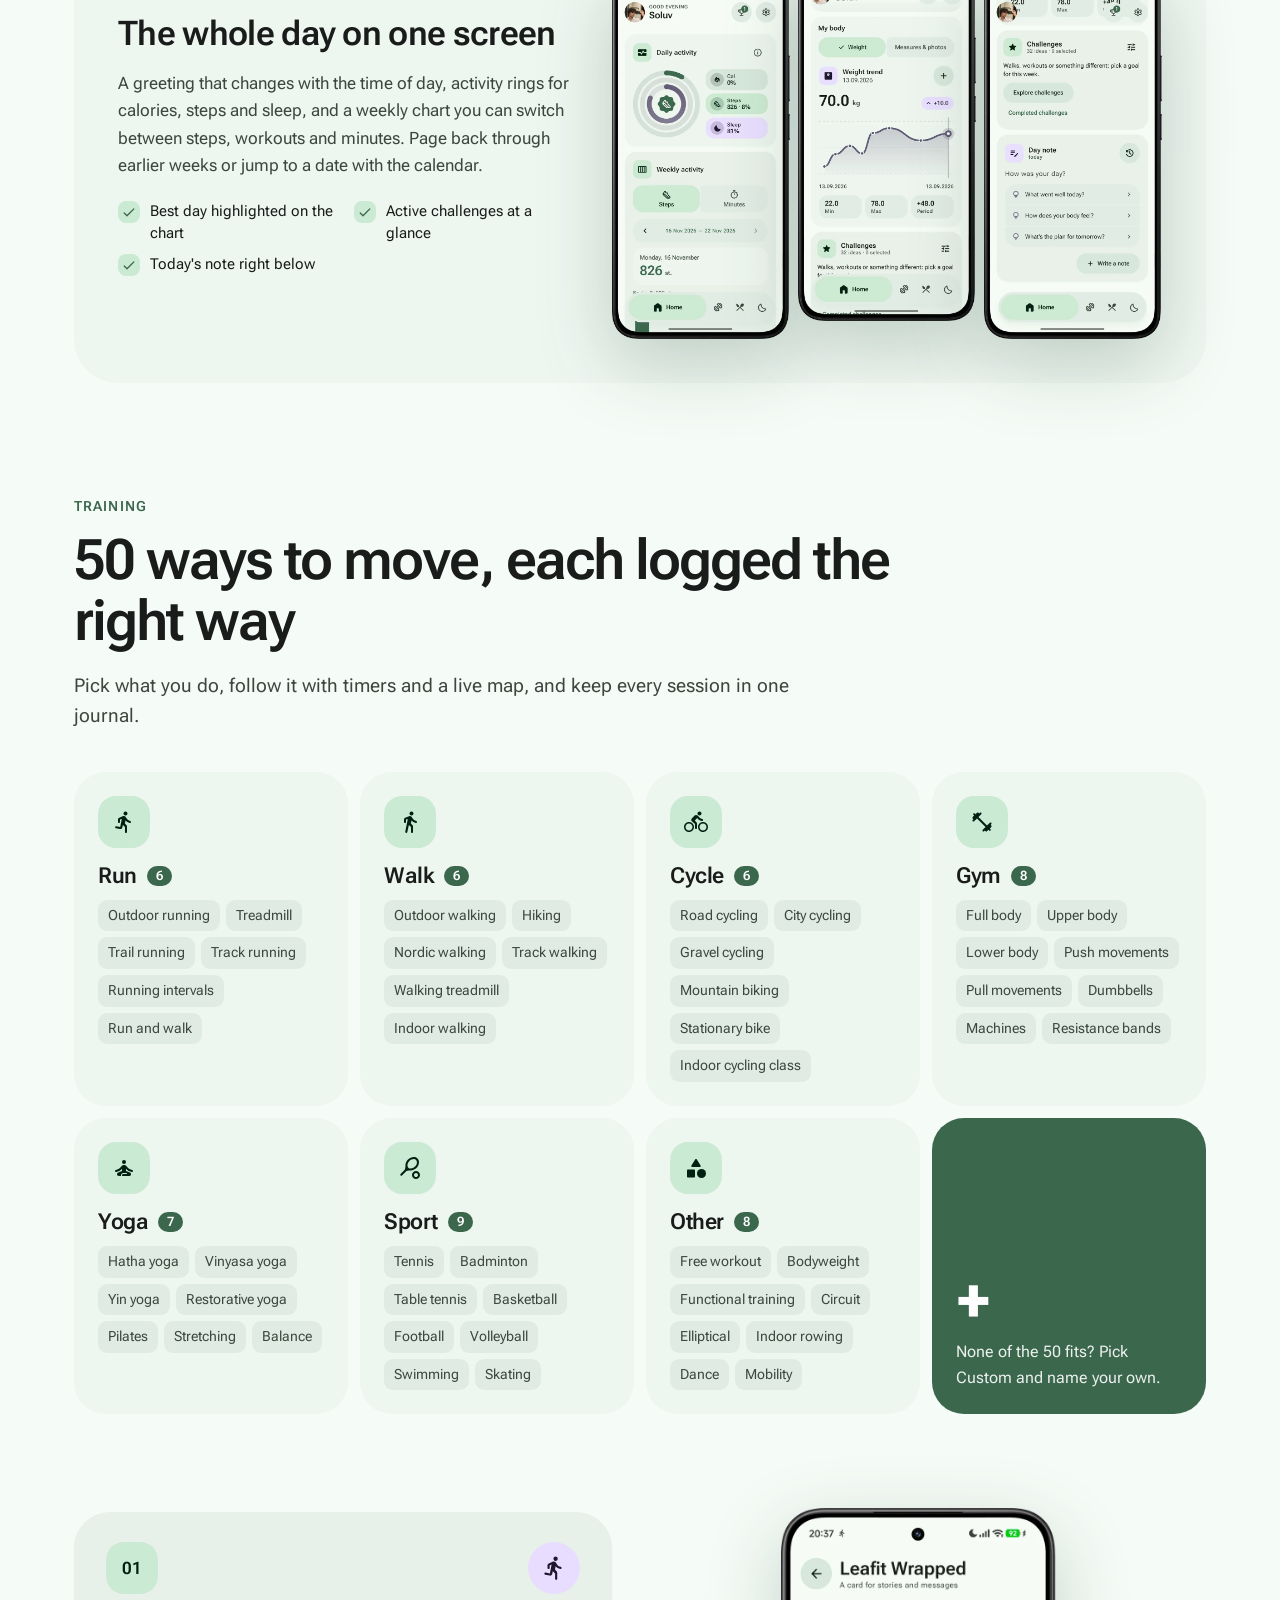
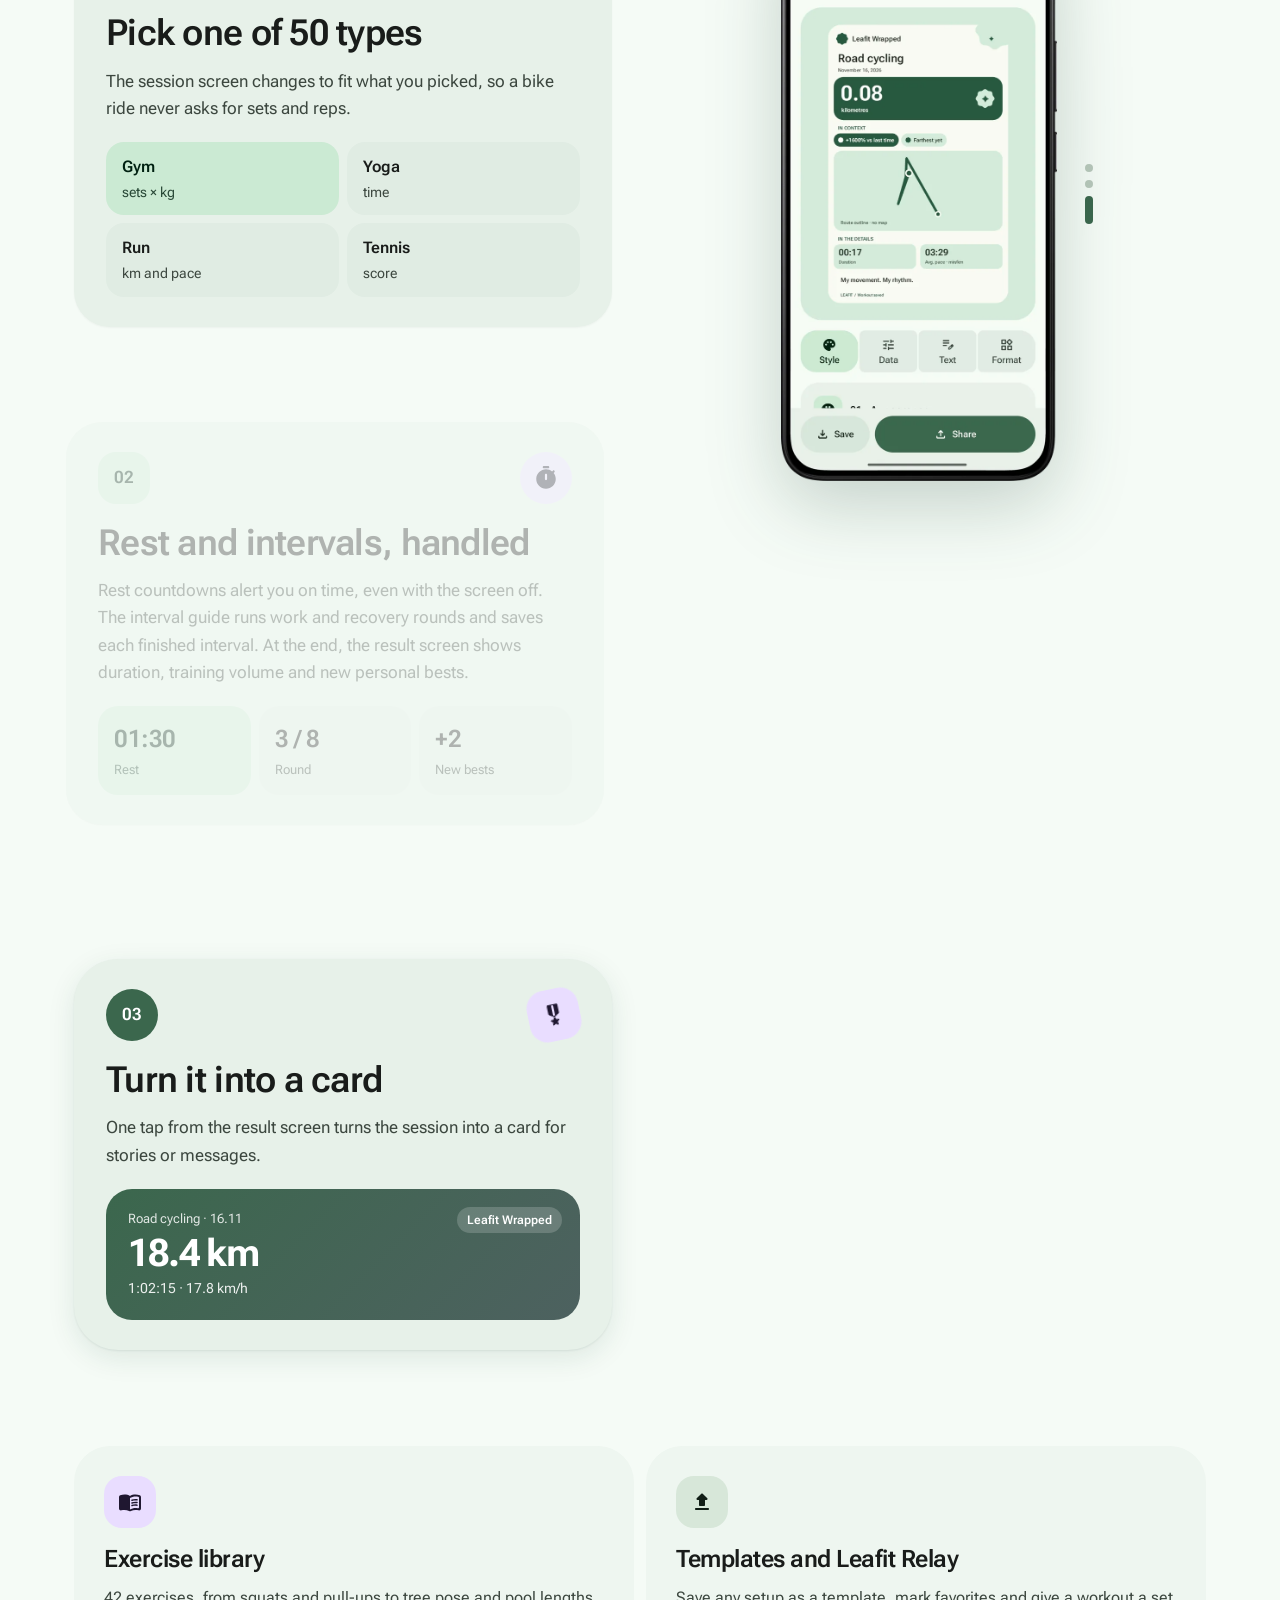
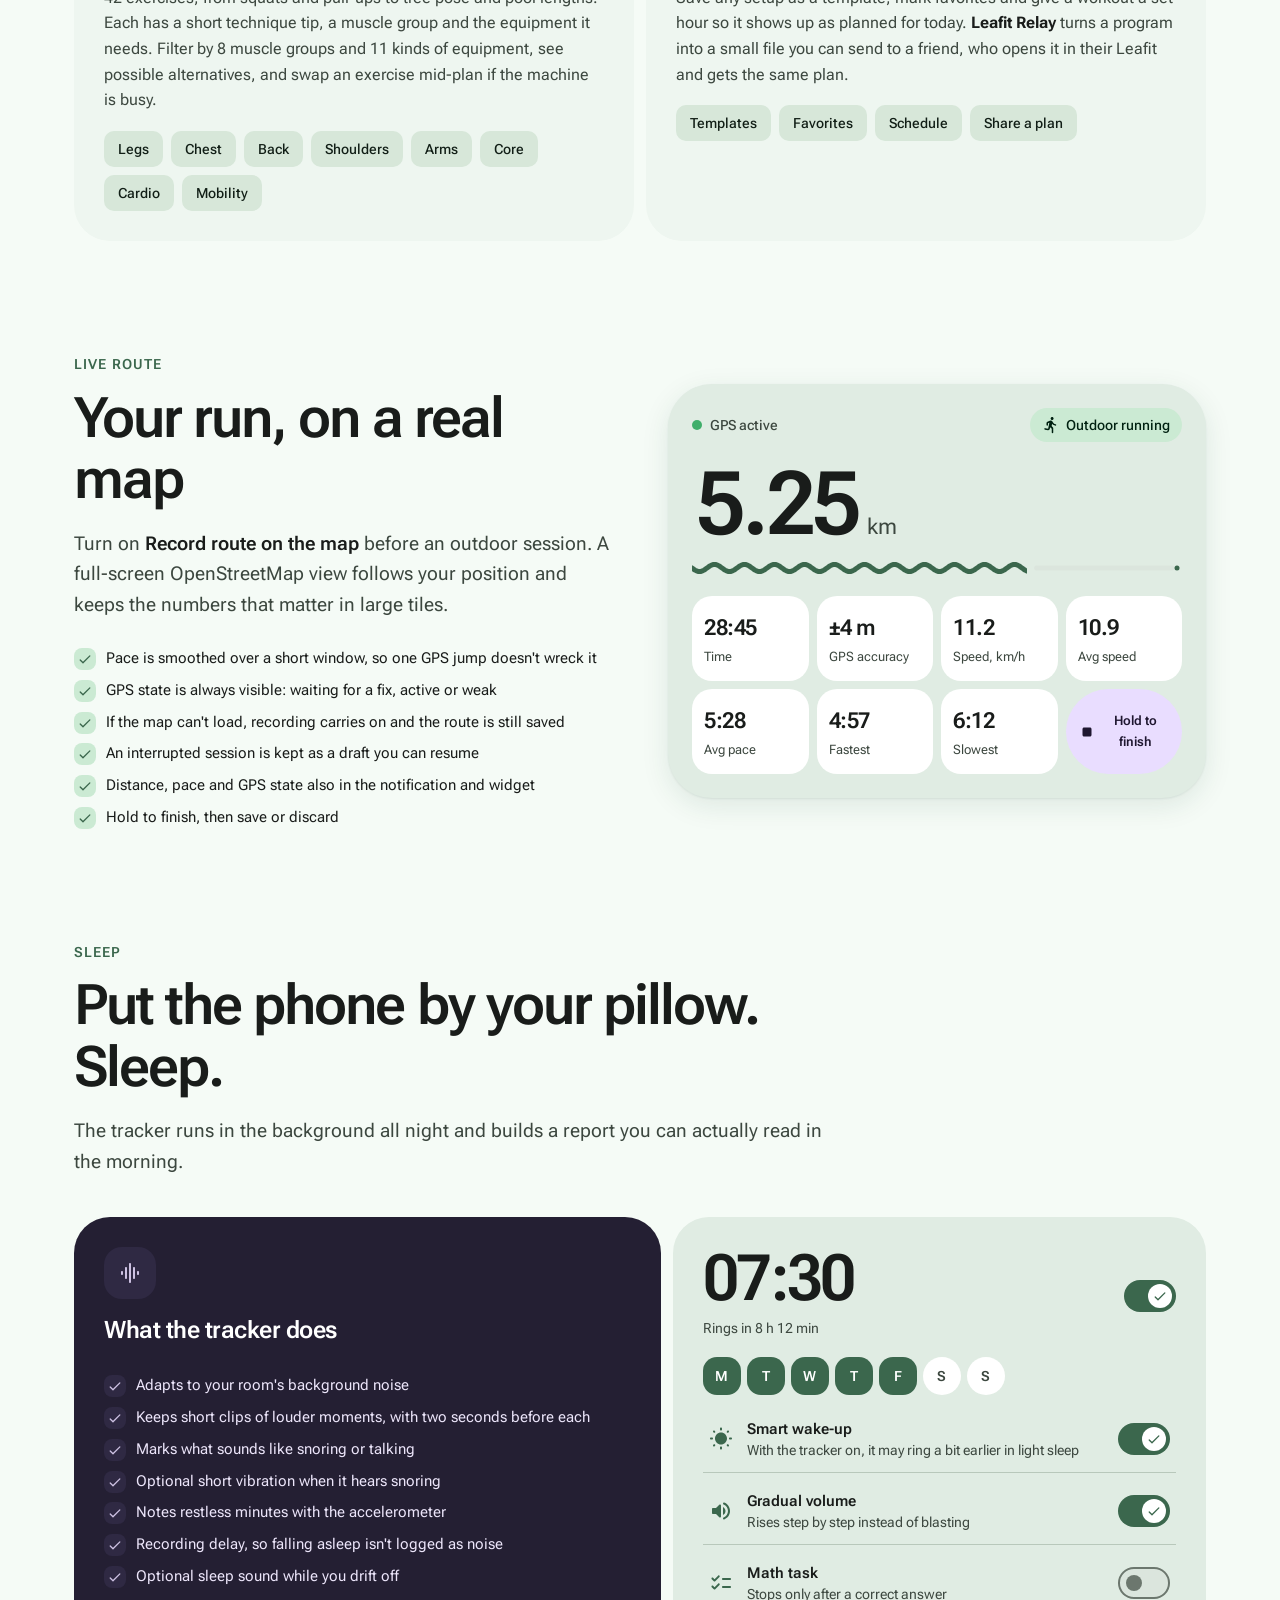
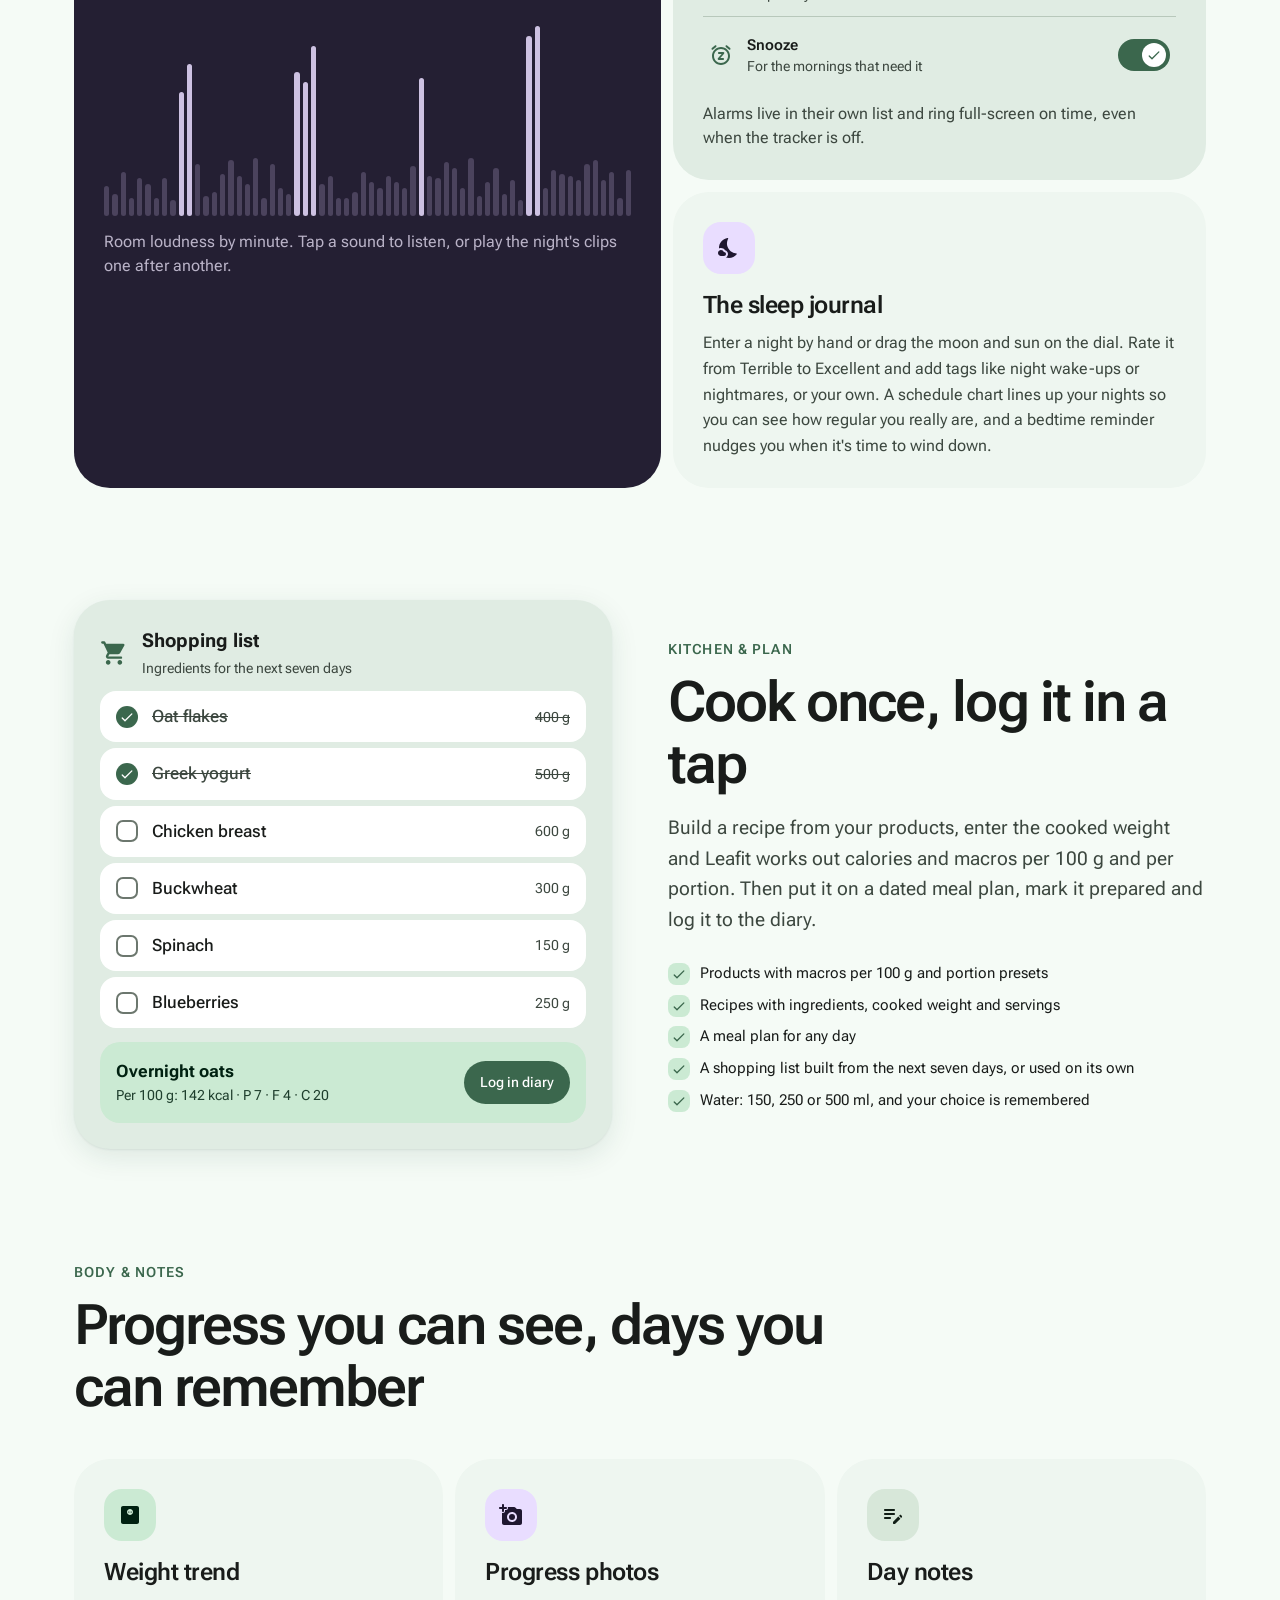
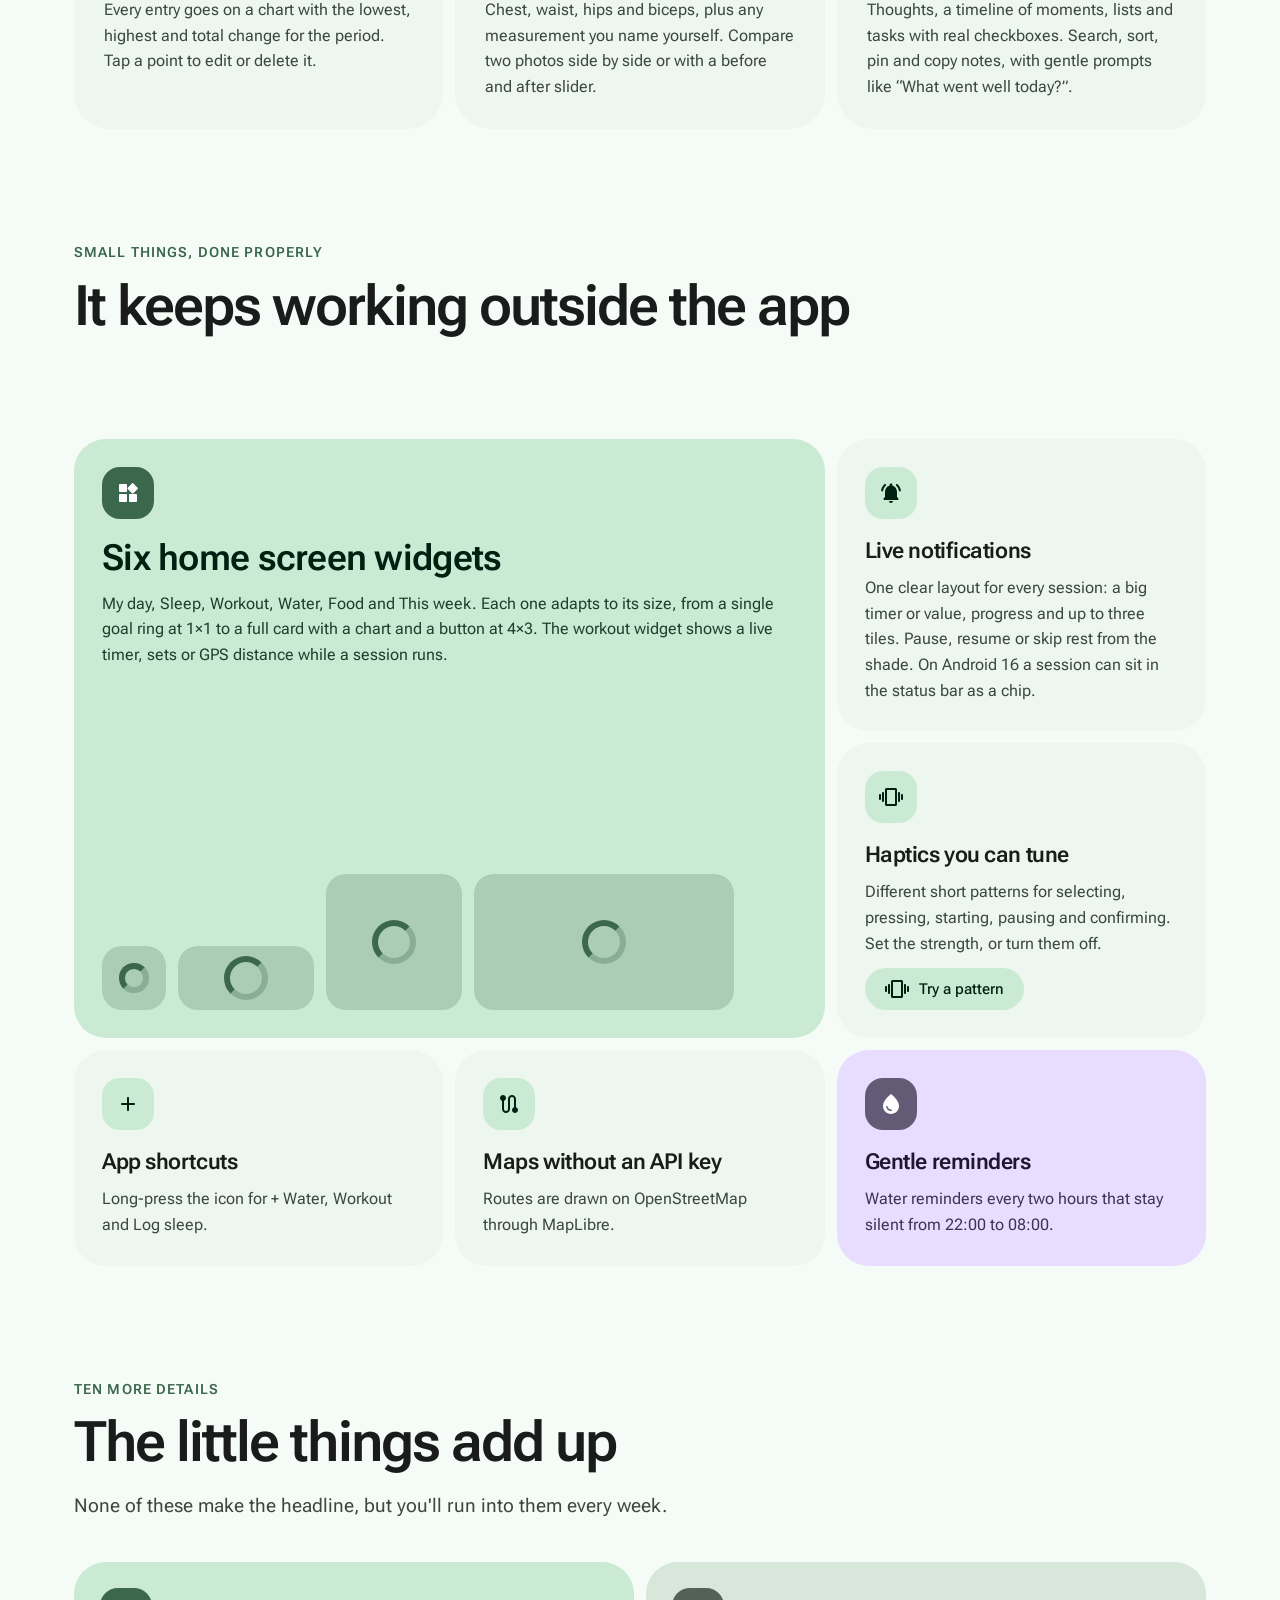
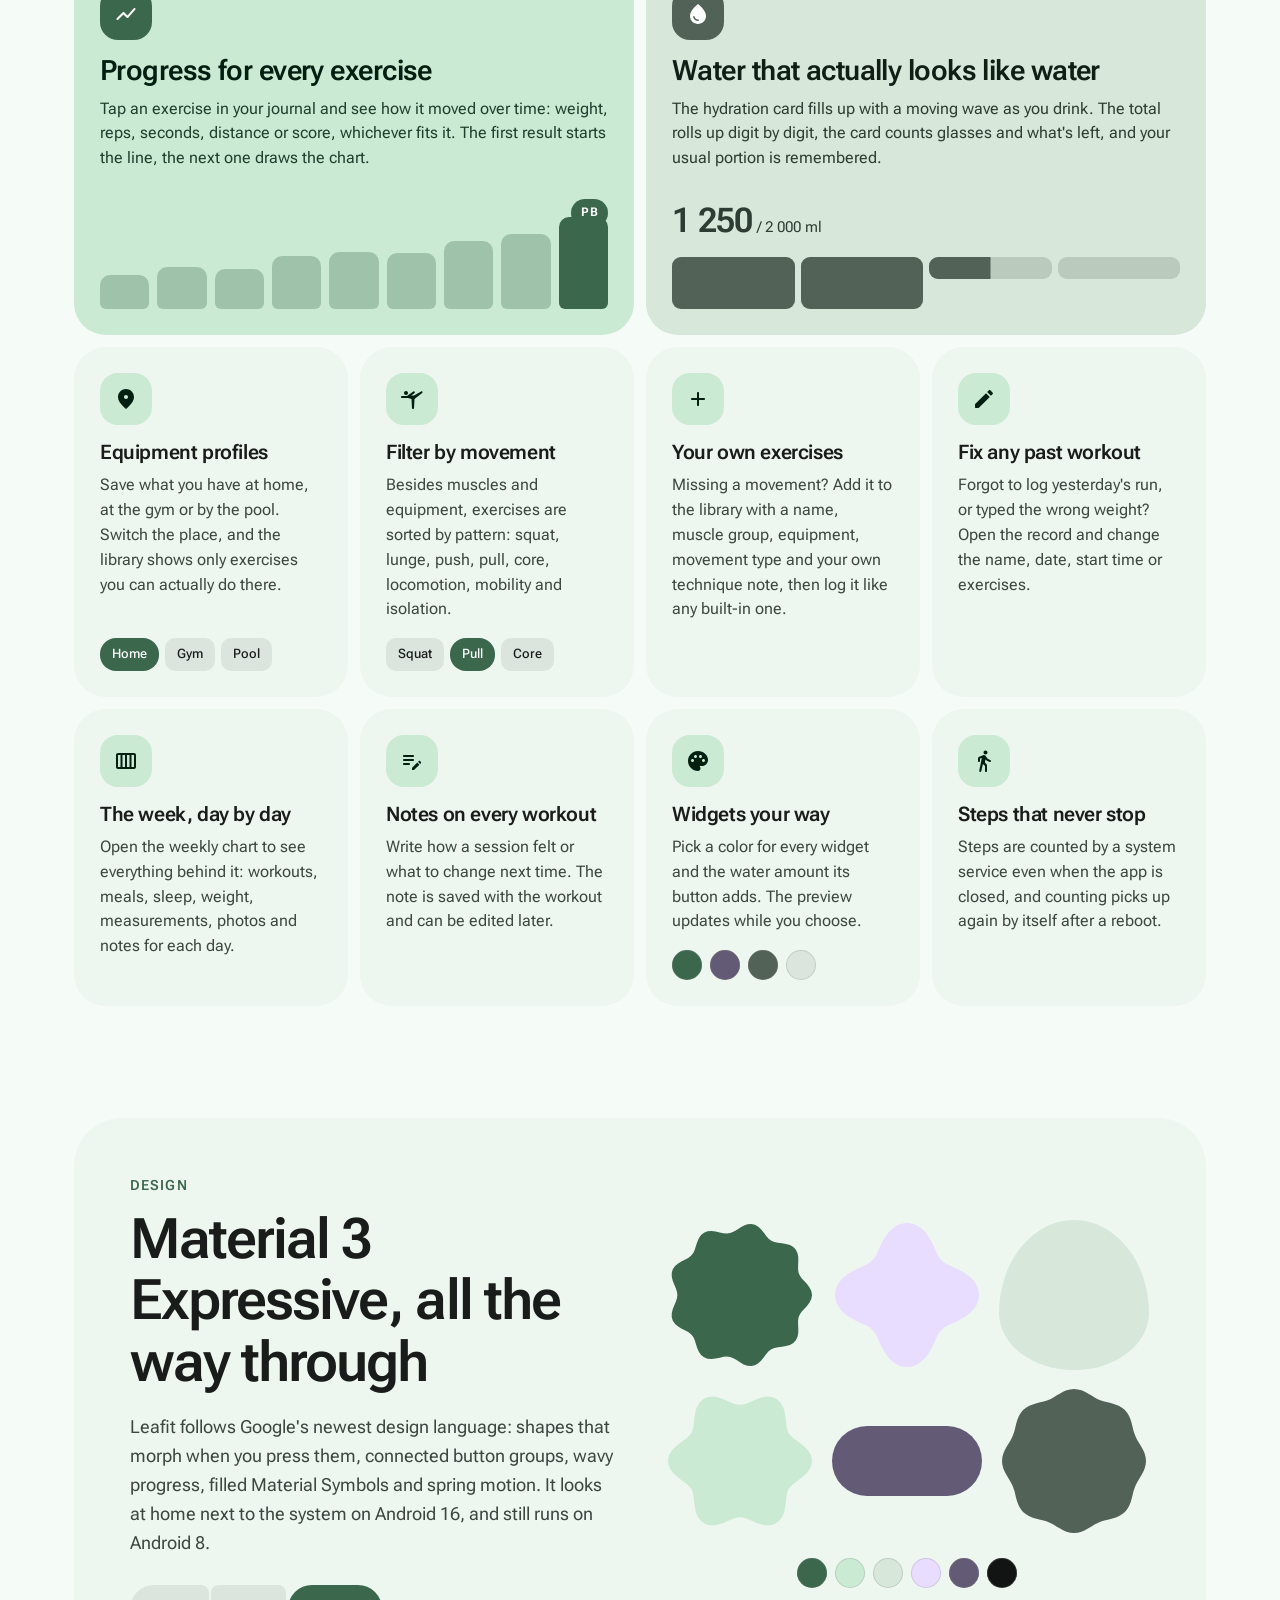
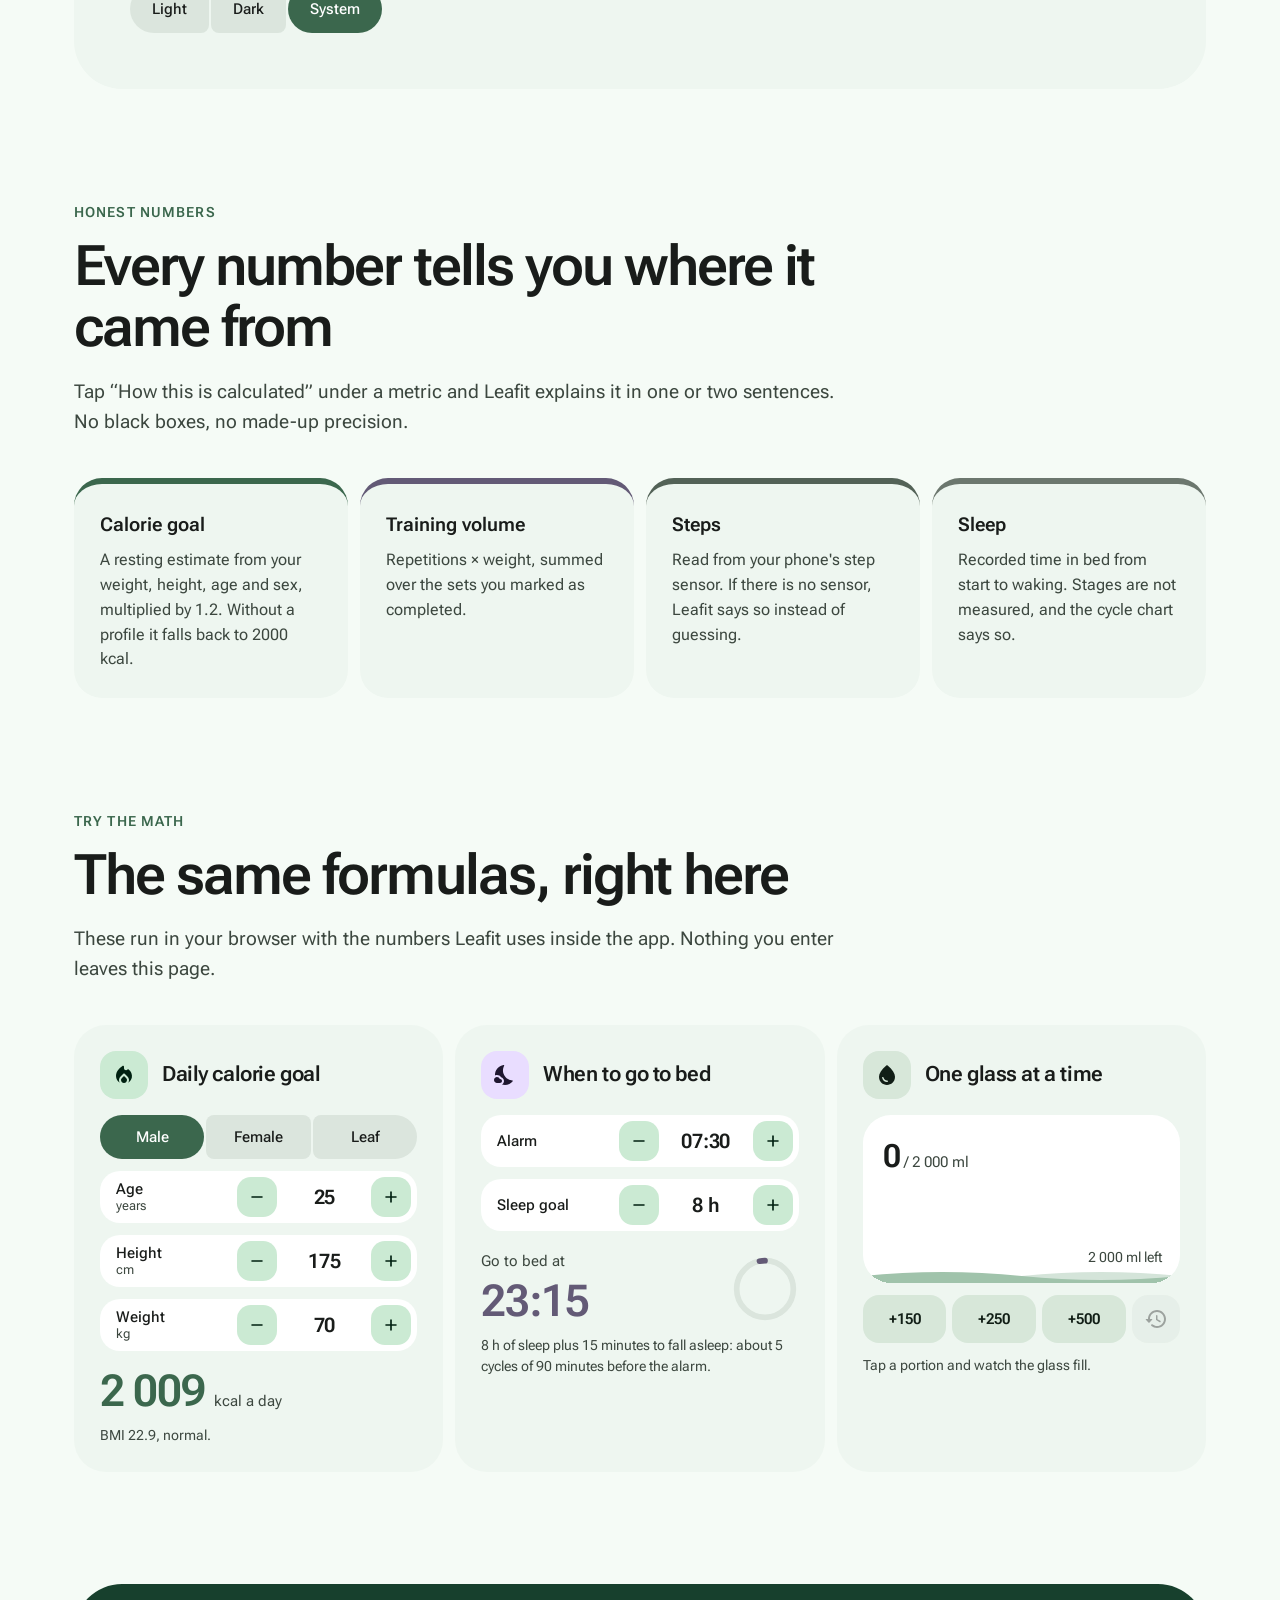
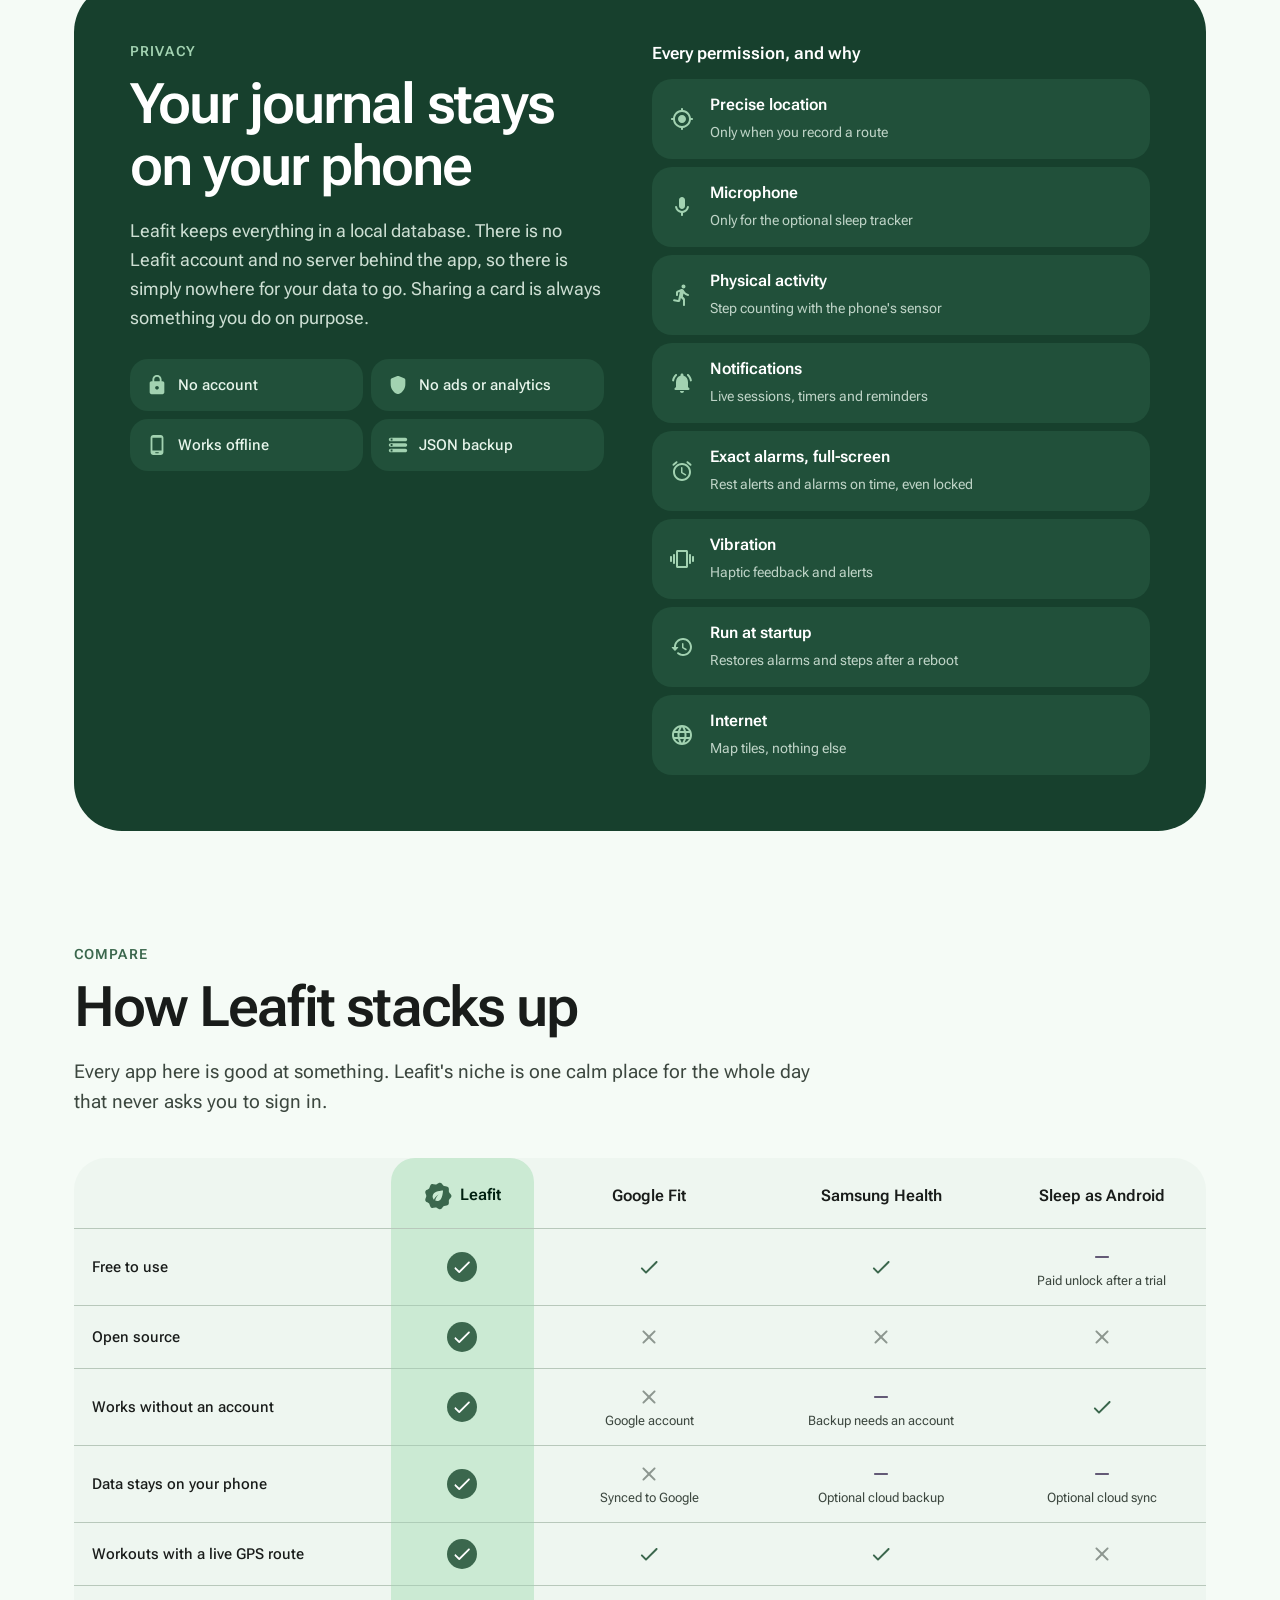
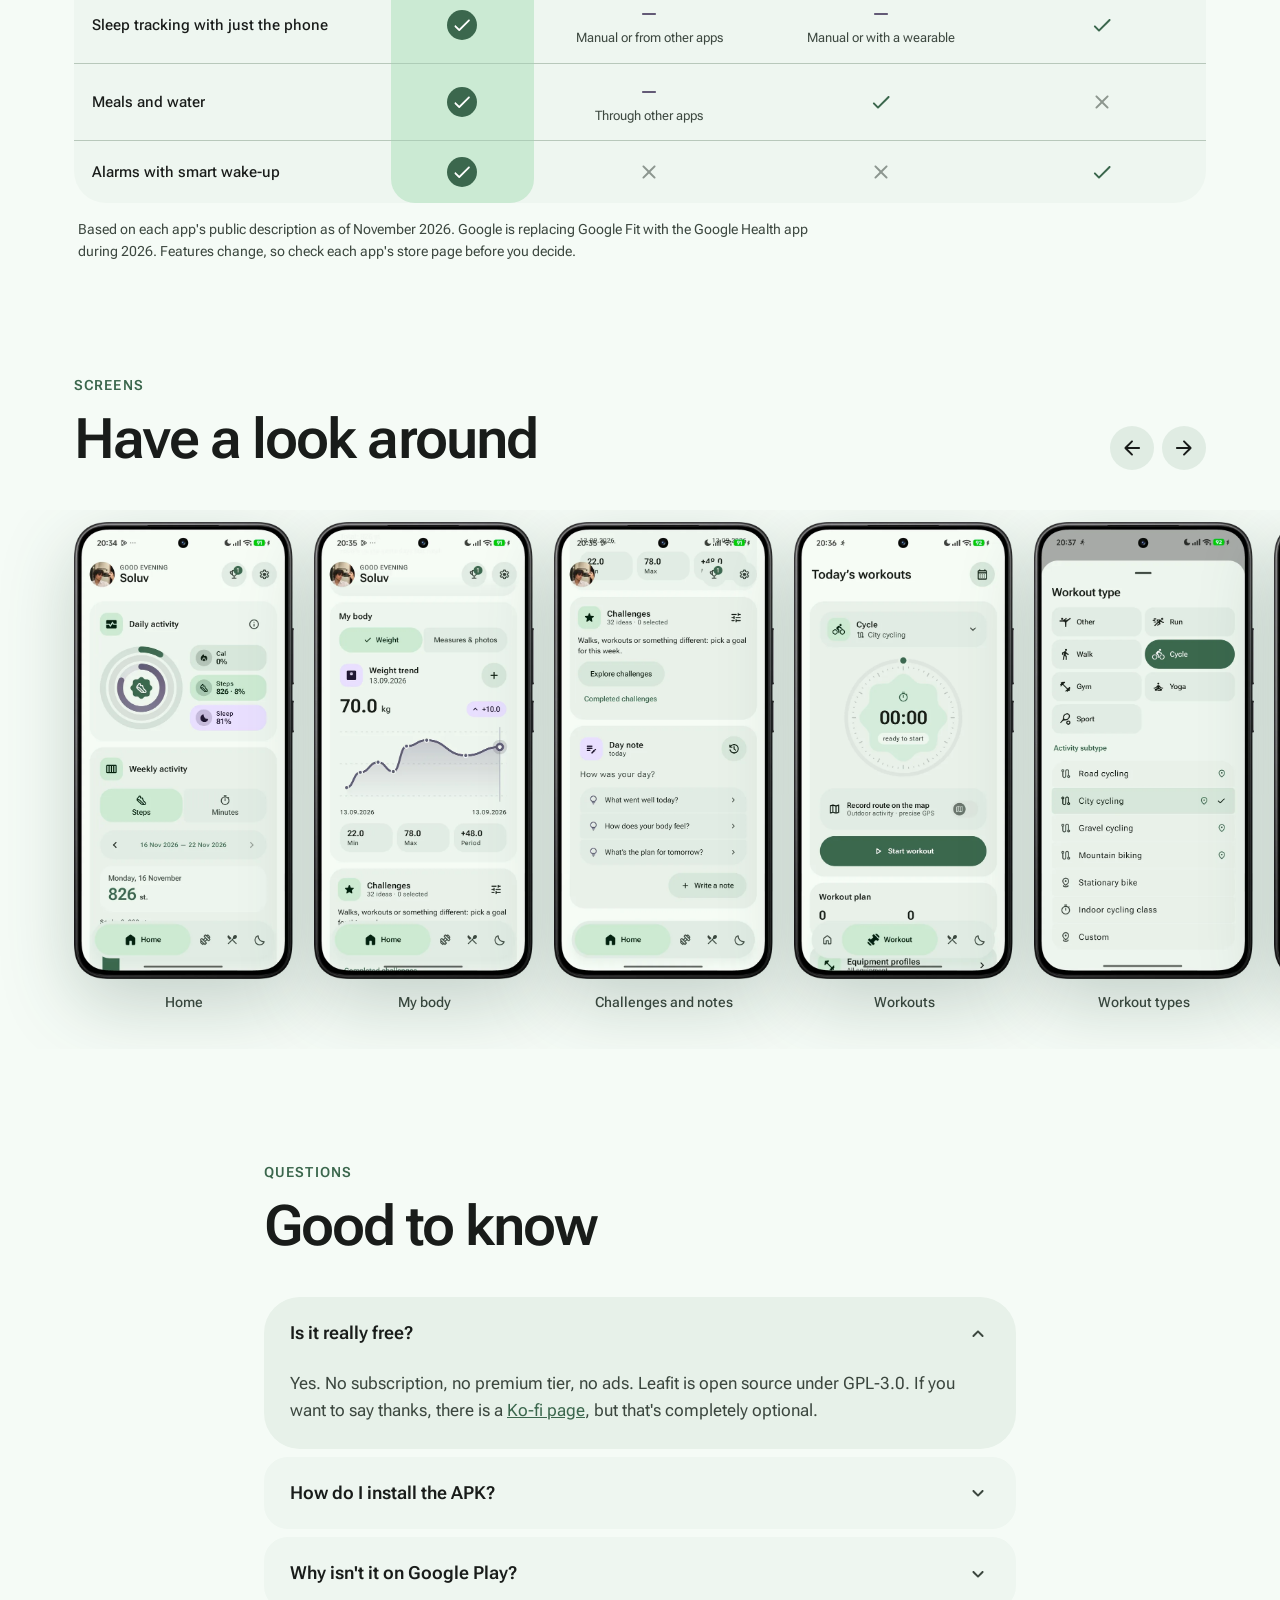
==== commit d616e0c7: "Obtainium button in hero and download section" ====
--- a/index.html
+++ b/index.html
@@ -35,11 +35,11 @@
 <script type="application/ld+json">[{"@context":"https://schema.org","@type":"SoftwareApplication","name":"Leafit","alternateName":"Leafit Android","description":"Free open-source Android app for workouts with live GPS routes, sleep tracking with alarms, meals and macros, water reminders, challenges and day notes. No account, no ads, works offline.","applicationCategory":"HealthApplication","applicationSubCategory":"Fitness tracker","operatingSystem":"Android 8.0+","softwareVersion":"2.5.0","downloadUrl":"https://github.com/So1uv/Leafit/releases/latest/download/Leafit.apk","installUrl":"https://github.com/So1uv/Leafit/releases/latest","codeRepository":"https://github.com/So1uv/Leafit","license":"https://www.gnu.org/licenses/gpl-3.0.html","isAccessibleForFree":true,"inLanguage":["en","uk","ru"],"url":"https://leafitapp.github.io/","image":"https://leafitapp.github.io/assets/og.jpg","screenshot":["https://leafitapp.github.io/screenshots/home.webp","https://leafitapp.github.io/screenshots/gps-live.webp","https://leafitapp.github.io/screenshots/sleep-tracker.webp","https://leafitapp.github.io/screenshots/wrapped.webp","https://leafitapp.github.io/screenshots/meals.webp"],"offers":{"@type":"Offer","price":"0","priceCurrency":"USD"},"author":{"@type":"Person","name":"Soluv","url":"https://github.com/So1uv"}},{"@context":"https://schema.org","@type":"WebSite","name":"Leafit","url":"https://leafitapp.github.io/"},{"@context":"https://schema.org","@type":"FAQPage","mainEntity":[{"@type":"Question","name":"Is it really free?","acceptedAnswer":{"@type":"Answer","text":"Yes. No subscription, no premium tier, no ads. Leafit is open source under GPL-3.0."}},{"@type":"Question","name":"How do I install the APK?","acceptedAnswer":{"@type":"Answer","text":"Download Leafit.apk on your phone and open it. Android will ask you once to allow installs from your browser or file manager."}},{"@type":"Question","name":"Which Android versions does Leafit support?","acceptedAnswer":{"@type":"Answer","text":"Android 8.0 and newer. It is tested on Samsung Galaxy S10, Xiaomi 15 and Pixel 7."}},{"@type":"Question","name":"Does the sleep tracker record audio?","acceptedAnswer":{"@type":"Answer","text":"Only if you turn the tracker on. Audio is analyzed on the device and only short clips of louder moments are kept, stored locally."}}]}]</script>
 <link rel="preload" href="assets/fonts/roboto-flex-400.woff2" as="font" type="font/woff2" crossorigin>
 <link rel="preload" href="assets/fonts/roboto-flex-600.woff2" as="font" type="font/woff2" crossorigin>
-<link rel="stylesheet" href="assets/style.css?v=202611192000">
+<link rel="stylesheet" href="assets/style.css?v=202611192120">
 <script>try{var t=localStorage.getItem("leafit-theme");if(t)document.documentElement.dataset.theme=t}catch(e){}</script>
 </head>
 <body>
-<svg width="0" height="0" style="position:absolute" aria-hidden="true"><symbol id="i-Share" viewBox="0 0 24 24"><path d="M18 16.08c-.76 0-1.44.3-1.96.77L8.91 12.7c.05-.23.09-.46.09-.7s-.04-.47-.09-.7l7.05-4.11c.54.5 1.25.81 2.04.81 1.66 0 3-1.34 3-3s-1.34-3-3-3-3 1.34-3 3c0 .24.04.47.09.7L8.04 9.81C7.5 9.31 6.79 9 6 9c-1.66 0-3 1.34-3 3s1.34 3 3 3c.79 0 1.5-.31 2.04-.81l7.12 4.16c-.05.21-.08.43-.08.65 0 1.61 1.31 2.92 2.92 2.92s2.92-1.31 2.92-2.92-1.31-2.92-2.92-2.92z"/></symbol><symbol id="i-QrCode" viewBox="0 0 24 24"><path d="M3 11h8V3H3v8zm2-6h4v4H5V5zM3 21h8v-8H3v8zm2-6h4v4H5v-4zM13 3v8h8V3h-8zm6 6h-4V5h4v4zM13 13h2v2h-2zM15 15h2v2h-2zM13 17h2v2h-2zM17 17h2v2h-2zM19 19h2v2h-2zM15 19h2v2h-2zM17 13h2v2h-2zM19 15h2v2h-2z"/></symbol><symbol id="i-Eco" viewBox="0 0 24 24"><path d="M6.05 8.05c-2.73 2.73-2.73 7.15-.02 9.88 1.47-3.4 4.09-6.24 7.36-7.93-2.77 2.34-4.71 5.61-5.39 9.32 2.6 1.23 5.8.78 7.95-1.37C19.43 14.47 20 4 20 4S9.53 4.57 6.05 8.05z"/></symbol><symbol id="i-Add" viewBox="0 0 24 24"><path d="M18,13h-5v5c0,0.55 -0.45,1 -1,1s-1,-0.45 -1,-1v-5H6c-0.55,0 -1,-0.45 -1,-1s0.45,-1 1,-1h5V6c0,-0.55 0.45,-1 1,-1s1,0.45 1,1v5h5c0.55,0 1,0.45 1,1s-0.45,1 -1,1z"/></symbol><symbol id="i-AddAPhoto" viewBox="0 0 24 24"><path d="M3,8c0,0.55 0.45,1 1,1s1,-0.45 1,-1V6h2c0.55,0 1,-0.45 1,-1s-0.45,-1 -1,-1H5V2c0,-0.55 -0.45,-1 -1,-1s-1,0.45 -1,1v2H1c-0.55,0 -1,0.45 -1,1s0.45,1 1,1h2v2z"/><path d="M13,14m-3,0a3,3 0,1 1,6 0a3,3 0,1 1,-6 0"/><path d="M21,6h-3.17l-1.24,-1.35c-0.37,-0.41 -0.91,-0.65 -1.47,-0.65h-6.4c0.17,0.3 0.28,0.63 0.28,1 0,1.1 -0.9,2 -2,2L6,7v1c0,1.1 -0.9,2 -2,2 -0.37,0 -0.7,-0.11 -1,-0.28L3,20c0,1.1 0.9,2 2,2h16c1.1,0 2,-0.9 2,-2L23,8c0,-1.1 -0.9,-2 -2,-2zM13,19c-2.76,0 -5,-2.24 -5,-5s2.24,-5 5,-5 5,2.24 5,5 -2.24,5 -5,5z"/></symbol><symbol id="i-Alarm" viewBox="0 0 24 24"><path d="M15.87,15.25l-3.37,-2L12.5,8.72c0,-0.4 -0.32,-0.72 -0.72,-0.72h-0.06c-0.4,0 -0.72,0.32 -0.72,0.72v4.72c0,0.35 0.18,0.68 0.49,0.86l3.65,2.19c0.34,0.2 0.78,0.1 0.98,-0.24 0.21,-0.35 0.1,-0.8 -0.25,-1zM21.18,5.01L18.1,2.45c-0.42,-0.35 -1.05,-0.3 -1.41,0.13 -0.35,0.42 -0.29,1.05 0.13,1.41l3.07,2.56c0.42,0.35 1.05,0.3 1.41,-0.13 0.36,-0.42 0.3,-1.05 -0.12,-1.41zM4.1,6.55l3.07,-2.56c0.43,-0.36 0.49,-0.99 0.13,-1.41 -0.35,-0.43 -0.98,-0.48 -1.4,-0.13L2.82,5.01c-0.42,0.36 -0.48,0.99 -0.12,1.41 0.35,0.43 0.98,0.48 1.4,0.13zM12,4c-4.97,0 -9,4.03 -9,9s4.03,9 9,9 9,-4.03 9,-9 -4.03,-9 -9,-9zM12,20c-3.86,0 -7,-3.14 -7,-7s3.14,-7 7,-7 7,3.14 7,7 -3.14,7 -7,7z"/></symbol><symbol id="i-ArrowBack" viewBox="0 0 24 24"><path d="M19,11H7.83l4.88,-4.88c0.39,-0.39 0.39,-1.03 0,-1.42 -0.39,-0.39 -1.02,-0.39 -1.41,0l-6.59,6.59c-0.39,0.39 -0.39,1.02 0,1.41l6.59,6.59c0.39,0.39 1.02,0.39 1.41,0 0.39,-0.39 0.39,-1.02 0,-1.41L7.83,13H19c0.55,0 1,-0.45 1,-1s-0.45,-1 -1,-1z"/></symbol><symbol id="i-ArrowForward" viewBox="0 0 24 24"><path d="M5,13h11.17l-4.88,4.88c-0.39,0.39 -0.39,1.03 0,1.42 0.39,0.39 1.02,0.39 1.41,0l6.59,-6.59c0.39,-0.39 0.39,-1.02 0,-1.41l-6.58,-6.6c-0.39,-0.39 -1.02,-0.39 -1.41,0 -0.39,0.39 -0.39,1.02 0,1.41L16.17,11H5c-0.55,0 -1,0.45 -1,1s0.45,1 1,1z"/></symbol><symbol id="i-AwardStar" viewBox="0 0 24 24"><path d="M17,10.43V3c0,-0.55 -0.45,-1 -1,-1H8C7.45,2 7,2.45 7,3v7.43c0,0.35 0.18,0.68 0.49,0.86l4.18,2.51l-0.99,2.34l-2.22,0.19C8,16.37 7.82,16.92 8.16,17.21l1.69,1.46l-0.51,2.18c-0.1,0.43 0.37,0.77 0.75,0.54L12,20.23l1.91,1.15c0.38,0.23 0.85,-0.11 0.75,-0.54l-0.51,-2.18l1.69,-1.46c0.33,-0.29 0.16,-0.84 -0.29,-0.88l-2.22,-0.19l-0.99,-2.34l4.18,-2.51C16.82,11.11 17,10.79 17,10.43zM13,12.23l-1,0.6l-1,-0.6V3h2V12.23z"/></symbol><symbol id="i-Category" viewBox="0 0 24 24"><path d="M11.15,3.4L7.43,9.48c-0.41,0.66 0.07,1.52 0.85,1.52h7.43c0.78,0 1.26,-0.86 0.85,-1.52L12.85,3.4c-0.39,-0.64 -1.31,-0.64 -1.7,0z"/><path d="M17.5,17.5m-4.5,0a4.5,4.5 0,1 1,9 0a4.5,4.5 0,1 1,-9 0"/><path d="M4,21.5h6c0.55,0 1,-0.45 1,-1v-6c0,-0.55 -0.45,-1 -1,-1H4c-0.55,0 -1,0.45 -1,1v6c0,0.55 0.45,1 1,1z"/></symbol><symbol id="i-Checklist" viewBox="0 0 24 24"><path d="M22,8c0,-0.55 -0.45,-1 -1,-1h-7c-0.55,0 -1,0.45 -1,1s0.45,1 1,1h7C21.55,9 22,8.55 22,8zM13,16c0,0.55 0.45,1 1,1h7c0.55,0 1,-0.45 1,-1c0,-0.55 -0.45,-1 -1,-1h-7C13.45,15 13,15.45 13,16zM10.47,4.63c0.39,0.39 0.39,1.02 0,1.41l-4.23,4.25c-0.39,0.39 -1.02,0.39 -1.42,0L2.7,8.16c-0.39,-0.39 -0.39,-1.02 0,-1.41c0.39,-0.39 1.02,-0.39 1.41,0l1.42,1.42l3.54,-3.54C9.45,4.25 10.09,4.25 10.47,4.63zM10.48,12.64c0.39,0.39 0.39,1.02 0,1.41l-4.23,4.25c-0.39,0.39 -1.02,0.39 -1.42,0L2.7,16.16c-0.39,-0.39 -0.39,-1.02 0,-1.41s1.02,-0.39 1.41,0l1.42,1.42l3.54,-3.54C9.45,12.25 10.09,12.25 10.48,12.64L10.48,12.64z"/></symbol><symbol id="i-ChevronRight" viewBox="0 0 24 24"><path d="M9.29,6.71c-0.39,0.39 -0.39,1.02 0,1.41L13.17,12l-3.88,3.88c-0.39,0.39 -0.39,1.02 0,1.41 0.39,0.39 1.02,0.39 1.41,0l4.59,-4.59c0.39,-0.39 0.39,-1.02 0,-1.41L10.7,6.7c-0.38,-0.38 -1.02,-0.38 -1.41,0.01z"/></symbol><symbol id="i-Close" viewBox="0 0 24 24"><path d="M18.3,5.71c-0.39,-0.39 -1.02,-0.39 -1.41,0L12,10.59 7.11,5.7c-0.39,-0.39 -1.02,-0.39 -1.41,0 -0.39,0.39 -0.39,1.02 0,1.41L10.59,12 5.7,16.89c-0.39,0.39 -0.39,1.02 0,1.41 0.39,0.39 1.02,0.39 1.41,0L12,13.41l4.89,4.89c0.39,0.39 1.02,0.39 1.41,0 0.39,-0.39 0.39,-1.02 0,-1.41L13.41,12l4.89,-4.89c0.38,-0.38 0.38,-1.02 0,-1.4z"/></symbol><symbol id="i-DarkMode" viewBox="0 0 24 24"><path d="M11.01,3.05C6.51,3.54 3,7.36 3,12c0,4.97 4.03,9 9,9c4.63,0 8.45,-3.5 8.95,-8c0.09,-0.79 -0.78,-1.42 -1.54,-0.95c-0.84,0.54 -1.84,0.85 -2.91,0.85c-2.98,0 -5.4,-2.42 -5.4,-5.4c0,-1.06 0.31,-2.06 0.84,-2.89C12.39,3.94 11.9,2.98 11.01,3.05z"/></symbol><symbol id="i-Database" viewBox="0 0 24 24"><path d="M4,20h16c1.1,0 2,-0.9 2,-2s-0.9,-2 -2,-2L4,16c-1.1,0 -2,0.9 -2,2s0.9,2 2,2zM4,17h2v2L4,19v-2zM2,6c0,1.1 0.9,2 2,2h16c1.1,0 2,-0.9 2,-2s-0.9,-2 -2,-2L4,4c-1.1,0 -2,0.9 -2,2zM6,7L4,7L4,5h2v2zM4,14h16c1.1,0 2,-0.9 2,-2s-0.9,-2 -2,-2L4,10c-1.1,0 -2,0.9 -2,2s0.9,2 2,2zM4,11h2v2L4,13v-2z"/></symbol><symbol id="i-DirectionsBike" viewBox="0 0 24 24"><path d="M15.5,5.5c1.1,0 2,-0.9 2,-2s-0.9,-2 -2,-2 -2,0.9 -2,2 0.9,2 2,2zM5,12c-2.8,0 -5,2.2 -5,5s2.2,5 5,5 5,-2.2 5,-5 -2.2,-5 -5,-5zM5,20.5c-1.9,0 -3.5,-1.6 -3.5,-3.5s1.6,-3.5 3.5,-3.5 3.5,1.6 3.5,3.5 -1.6,3.5 -3.5,3.5zM10.8,10.5l2.4,-2.4 0.8,0.8c1.06,1.06 2.38,1.78 3.96,2.02 0.6,0.09 1.14,-0.39 1.14,-1 0,-0.49 -0.37,-0.91 -0.85,-0.99 -1.11,-0.18 -2.02,-0.71 -2.75,-1.43l-1.9,-1.9c-0.5,-0.4 -1,-0.6 -1.6,-0.6s-1.1,0.2 -1.4,0.6L7.8,8.4c-0.4,0.4 -0.6,0.9 -0.6,1.4 0,0.6 0.2,1.1 0.6,1.4L11,14v4c0,0.55 0.45,1 1,1s1,-0.45 1,-1v-4.4c0,-0.52 -0.2,-1.01 -0.55,-1.38L10.8,10.5zM19,12c-2.8,0 -5,2.2 -5,5s2.2,5 5,5 5,-2.2 5,-5 -2.2,-5 -5,-5zM19,20.5c-1.9,0 -3.5,-1.6 -3.5,-3.5s1.6,-3.5 3.5,-3.5 3.5,1.6 3.5,3.5 -1.6,3.5 -3.5,3.5z"/></symbol><symbol id="i-DirectionsRun" viewBox="0 0 24 24"><path d="M13.49,5.48c1.1,0 2,-0.9 2,-2s-0.9,-2 -2,-2 -2,0.9 -2,2 0.9,2 2,2zM10.32,17.48l0.57,-2.5 2.1,2v5c0,0.55 0.45,1 1,1s1,-0.45 1,-1v-5.64c0,-0.55 -0.22,-1.07 -0.62,-1.45l-1.48,-1.41 0.6,-3c1.07,1.24 2.62,2.13 4.36,2.41 0.6,0.09 1.14,-0.39 1.14,-1 0,-0.49 -0.36,-0.9 -0.85,-0.98 -1.52,-0.25 -2.78,-1.15 -3.45,-2.33l-1,-1.6c-0.4,-0.6 -1,-1 -1.7,-1 -0.3,0 -0.5,0.1 -0.8,0.1L7.21,7.76c-0.74,0.32 -1.22,1.04 -1.22,1.85v2.37c0,0.55 0.45,1 1,1s1,-0.45 1,-1v-2.4l1.8,-0.7 -1.6,8.1 -3.92,-0.8c-0.54,-0.11 -1.07,0.24 -1.18,0.78L3.09,17c-0.11,0.54 0.24,1.07 0.78,1.18l4.11,0.82c1.06,0.21 2.1,-0.46 2.34,-1.52z"/></symbol><symbol id="i-DirectionsWalk" viewBox="0 0 24 24"><path d="M13.5,5.5c1.1,0 2,-0.9 2,-2s-0.9,-2 -2,-2 -2,0.9 -2,2 0.9,2 2,2zM9.8,8.9L7.24,21.81c-0.13,0.61 0.35,1.19 0.98,1.19h0.08c0.47,0 0.87,-0.32 0.98,-0.78L10.9,15l2.1,2v5c0,0.55 0.45,1 1,1s1,-0.45 1,-1v-5.64c0,-0.55 -0.22,-1.07 -0.62,-1.45L12.9,13.5l0.6,-3c1.07,1.24 2.62,2.13 4.36,2.41 0.6,0.09 1.14,-0.39 1.14,-1 0,-0.49 -0.36,-0.9 -0.85,-0.98 -1.52,-0.25 -2.78,-1.15 -3.45,-2.33l-1,-1.6c-0.56,-0.89 -1.68,-1.25 -2.65,-0.84L7.22,7.78C6.48,8.1 6,8.82 6,9.63V12c0,0.55 0.45,1 1,1s1,-0.45 1,-1V9.6l1.8,-0.7"/></symbol><symbol id="i-DonutLarge" viewBox="0 0 24 24"><path d="M14.07,5.32C16.26,6 18,7.74 18.68,9.93c0.19,0.63 0.76,1.07 1.41,1.07h0.04c1,0 1.72,-0.96 1.43,-1.91 -0.97,-3.18 -3.48,-5.69 -6.66,-6.66 -0.94,-0.29 -1.9,0.43 -1.9,1.43v0.04c0,0.66 0.44,1.23 1.07,1.42zM18.68,14.07c-0.68,2.2 -2.42,3.93 -4.61,4.61 -0.63,0.19 -1.07,0.76 -1.07,1.41v0.04c0,1 0.96,1.72 1.91,1.43 3.18,-0.97 5.69,-3.48 6.66,-6.66 0.29,-0.95 -0.43,-1.91 -1.42,-1.91h-0.05c-0.66,0.01 -1.23,0.45 -1.42,1.08zM11,20.11c0,-0.67 -0.45,-1.24 -1.09,-1.44C7.07,17.78 5,15.13 5,12s2.07,-5.78 4.91,-6.67c0.64,-0.2 1.09,-0.77 1.09,-1.44v-0.01c0,-1 -0.97,-1.74 -1.93,-1.44C4.98,3.69 2,7.5 2,12c0,4.5 2.98,8.31 7.07,9.56 0.96,0.3 1.93,-0.44 1.93,-1.45z"/></symbol><symbol id="i-EditNote" viewBox="0 0 24 24"><path d="M14,11c0,0.55 -0.45,1 -1,1H4c-0.55,0 -1,-0.45 -1,-1s0.45,-1 1,-1h9C13.55,10 14,10.45 14,11zM3,7c0,0.55 0.45,1 1,1h9c0.55,0 1,-0.45 1,-1s-0.45,-1 -1,-1H4C3.45,6 3,6.45 3,7zM10,15c0,-0.55 -0.45,-1 -1,-1H4c-0.55,0 -1,0.45 -1,1s0.45,1 1,1h5C9.55,16 10,15.55 10,15zM18.01,12.87l0.71,-0.71c0.39,-0.39 1.02,-0.39 1.41,0l0.71,0.71c0.39,0.39 0.39,1.02 0,1.41l-0.71,0.71L18.01,12.87zM17.3,13.58l-5.16,5.16C12.05,18.83 12,18.95 12,19.09v1.41c0,0.28 0.22,0.5 0.5,0.5h1.41c0.13,0 0.26,-0.05 0.35,-0.15l5.16,-5.16L17.3,13.58z"/></symbol><symbol id="i-EmojiEvents" viewBox="0 0 24 24"><path d="M19,5h-2V4c0,-0.55 -0.45,-1 -1,-1H8C7.45,3 7,3.45 7,4v1H5C3.9,5 3,5.9 3,7v1c0,2.55 1.92,4.63 4.39,4.94c0.63,1.5 1.98,2.63 3.61,2.96V19H8c-0.55,0 -1,0.45 -1,1v0c0,0.55 0.45,1 1,1h8c0.55,0 1,-0.45 1,-1v0c0,-0.55 -0.45,-1 -1,-1h-3v-3.1c1.63,-0.33 2.98,-1.46 3.61,-2.96C19.08,12.63 21,10.55 21,8V7C21,5.9 20.1,5 19,5zM5,8V7h2v3.82C5.84,10.4 5,9.3 5,8zM19,8c0,1.3 -0.84,2.4 -2,2.82V7h2V8z"/></symbol><symbol id="i-ExpandMore" viewBox="0 0 24 24"><path d="M15.88,9.29L12,13.17 8.12,9.29c-0.39,-0.39 -1.02,-0.39 -1.41,0 -0.39,0.39 -0.39,1.02 0,1.41l4.59,4.59c0.39,0.39 1.02,0.39 1.41,0l4.59,-4.59c0.39,-0.39 0.39,-1.02 0,-1.41 -0.39,-0.38 -1.03,-0.39 -1.42,0z"/></symbol><symbol id="i-FileDownload" viewBox="0 0 24 24"><path d="M16.59,9H15V4c0,-0.55 -0.45,-1 -1,-1h-4C9.45,3 9,3.45 9,4v5H7.41c-0.89,0 -1.34,1.08 -0.71,1.71l4.59,4.59c0.39,0.39 1.02,0.39 1.41,0l4.59,-4.59C17.92,10.08 17.48,9 16.59,9zM5,19c0,0.55 0.45,1 1,1h12c0.55,0 1,-0.45 1,-1s-0.45,-1 -1,-1H6C5.45,18 5,18.45 5,19z"/></symbol><symbol id="i-FitnessCenter" viewBox="0 0 24 24"><path d="M20.57,14.86l0.72,-0.72c0.39,-0.39 0.39,-1.02 0,-1.41l-0.02,-0.02c-0.39,-0.39 -1.02,-0.39 -1.41,0L17,15.57 8.43,7l2.86,-2.86c0.39,-0.39 0.39,-1.02 0,-1.41l-0.02,-0.02c-0.39,-0.39 -1.02,-0.39 -1.41,0l-0.72,0.72 -0.72,-0.72c-0.39,-0.39 -1.03,-0.39 -1.42,0L5.57,4.14l-0.72,-0.72c-0.39,-0.39 -1.04,-0.39 -1.43,0 -0.39,0.39 -0.39,1.04 0,1.43l0.72,0.72L2.71,7c-0.39,0.39 -0.39,1.02 0,1.41l0.72,0.72 -0.72,0.73c-0.39,0.39 -0.39,1.02 0,1.41l0.02,0.02c0.39,0.39 1.02,0.39 1.41,0L7,8.43 15.57,17l-2.86,2.86c-0.39,0.39 -0.39,1.02 0,1.41l0.02,0.02c0.39,0.39 1.02,0.39 1.41,0l0.72,-0.72 0.72,0.72c0.39,0.39 1.02,0.39 1.41,0l1.43,-1.43 0.72,0.72c0.39,0.39 1.04,0.39 1.43,0 0.39,-0.39 0.39,-1.04 0,-1.43l-0.72,-0.72L21.29,17c0.39,-0.39 0.39,-1.02 0,-1.41l-0.72,-0.73z"/></symbol><symbol id="i-GraphicEq" viewBox="0 0 24 24"><path d="M8,18c0.55,0 1,-0.45 1,-1L9,7c0,-0.55 -0.45,-1 -1,-1s-1,0.45 -1,1v10c0,0.55 0.45,1 1,1zM12,22c0.55,0 1,-0.45 1,-1L13,3c0,-0.55 -0.45,-1 -1,-1s-1,0.45 -1,1v18c0,0.55 0.45,1 1,1zM4,14c0.55,0 1,-0.45 1,-1v-2c0,-0.55 -0.45,-1 -1,-1s-1,0.45 -1,1v2c0,0.55 0.45,1 1,1zM16,18c0.55,0 1,-0.45 1,-1L17,7c0,-0.55 -0.45,-1 -1,-1s-1,0.45 -1,1v10c0,0.55 0.45,1 1,1zM19,11v2c0,0.55 0.45,1 1,1s1,-0.45 1,-1v-2c0,-0.55 -0.45,-1 -1,-1s-1,0.45 -1,1z"/></symbol><symbol id="i-Grocery" viewBox="0 0 24 24"><path d="M7,18c-1.1,0 -1.99,0.9 -1.99,2S5.9,22 7,22s2,-0.9 2,-2 -0.9,-2 -2,-2zM2,4h1l3.6,7.59 -1.35,2.44C4.52,15.37 5.48,17 7,17h11c0.55,0 1,-0.45 1,-1s-0.45,-1 -1,-1L7,15l1.1,-2h7.45c0.75,0 1.41,-0.41 1.75,-1.03l3.58,-6.49c0.37,-0.66 -0.11,-1.48 -0.87,-1.48L5.21,4l-0.67,-1.43c-0.16,-0.35 -0.52,-0.57 -0.9,-0.57L2,2c-0.55,0 -1,0.45 -1,1s0.45,1 1,1zM17,18c-1.1,0 -1.99,0.9 -1.99,2s0.89,2 1.99,2 2,-0.9 2,-2 -0.9,-2 -2,-2z"/></symbol><symbol id="i-Info" viewBox="0 0 24 24"><path d="M12,2C6.48,2 2,6.48 2,12s4.48,10 10,10 10,-4.48 10,-10S17.52,2 12,2zM12,17c-0.55,0 -1,-0.45 -1,-1v-4c0,-0.55 0.45,-1 1,-1s1,0.45 1,1v4c0,0.55 -0.45,1 -1,1zM13,9h-2L11,7h2v2z"/></symbol><symbol id="i-Language" viewBox="0 0 24 24"><path d="M11.99,2C6.47,2 2,6.48 2,12s4.47,10 9.99,10C17.52,22 22,17.52 22,12S17.52,2 11.99,2zM18.92,8h-2.95c-0.32,-1.25 -0.78,-2.45 -1.38,-3.56 1.84,0.63 3.37,1.91 4.33,3.56zM12,4.04c0.83,1.2 1.48,2.53 1.91,3.96h-3.82c0.43,-1.43 1.08,-2.76 1.91,-3.96zM4.26,14C4.1,13.36 4,12.69 4,12s0.1,-1.36 0.26,-2h3.38c-0.08,0.66 -0.14,1.32 -0.14,2s0.06,1.34 0.14,2L4.26,14zM5.08,16h2.95c0.32,1.25 0.78,2.45 1.38,3.56 -1.84,-0.63 -3.37,-1.9 -4.33,-3.56zM8.03,8L5.08,8c0.96,-1.66 2.49,-2.93 4.33,-3.56C8.81,5.55 8.35,6.75 8.03,8zM12,19.96c-0.83,-1.2 -1.48,-2.53 -1.91,-3.96h3.82c-0.43,1.43 -1.08,2.76 -1.91,3.96zM14.34,14L9.66,14c-0.09,-0.66 -0.16,-1.32 -0.16,-2s0.07,-1.35 0.16,-2h4.68c0.09,0.65 0.16,1.32 0.16,2s-0.07,1.34 -0.16,2zM14.59,19.56c0.6,-1.11 1.06,-2.31 1.38,-3.56h2.95c-0.96,1.65 -2.49,2.93 -4.33,3.56zM16.36,14c0.08,-0.66 0.14,-1.32 0.14,-2s-0.06,-1.34 -0.14,-2h3.38c0.16,0.64 0.26,1.31 0.26,2s-0.1,1.36 -0.26,2h-3.38z"/></symbol><symbol id="i-LightMode" viewBox="0 0 24 24"><path d="M12,7c-2.76,0 -5,2.24 -5,5s2.24,5 5,5s5,-2.24 5,-5S14.76,7 12,7L12,7zM2,13l2,0c0.55,0 1,-0.45 1,-1s-0.45,-1 -1,-1l-2,0c-0.55,0 -1,0.45 -1,1S1.45,13 2,13zM20,13l2,0c0.55,0 1,-0.45 1,-1s-0.45,-1 -1,-1l-2,0c-0.55,0 -1,0.45 -1,1S19.45,13 20,13zM11,2v2c0,0.55 0.45,1 1,1s1,-0.45 1,-1V2c0,-0.55 -0.45,-1 -1,-1S11,1.45 11,2zM11,20v2c0,0.55 0.45,1 1,1s1,-0.45 1,-1v-2c0,-0.55 -0.45,-1 -1,-1C11.45,19 11,19.45 11,20zM5.99,4.58c-0.39,-0.39 -1.03,-0.39 -1.41,0c-0.39,0.39 -0.39,1.03 0,1.41l1.06,1.06c0.39,0.39 1.03,0.39 1.41,0s0.39,-1.03 0,-1.41L5.99,4.58zM18.36,16.95c-0.39,-0.39 -1.03,-0.39 -1.41,0c-0.39,0.39 -0.39,1.03 0,1.41l1.06,1.06c0.39,0.39 1.03,0.39 1.41,0c0.39,-0.39 0.39,-1.03 0,-1.41L18.36,16.95zM19.42,5.99c0.39,-0.39 0.39,-1.03 0,-1.41c-0.39,-0.39 -1.03,-0.39 -1.41,0l-1.06,1.06c-0.39,0.39 -0.39,1.03 0,1.41s1.03,0.39 1.41,0L19.42,5.99zM7.05,18.36c0.39,-0.39 0.39,-1.03 0,-1.41c-0.39,-0.39 -1.03,-0.39 -1.41,0l-1.06,1.06c-0.39,0.39 -0.39,1.03 0,1.41s1.03,0.39 1.41,0L7.05,18.36z"/></symbol><symbol id="i-Lock" viewBox="0 0 24 24"><path d="M18,8h-1L17,6c0,-2.76 -2.24,-5 -5,-5S7,3.24 7,6v2L6,8c-1.1,0 -2,0.9 -2,2v10c0,1.1 0.9,2 2,2h12c1.1,0 2,-0.9 2,-2L20,10c0,-1.1 -0.9,-2 -2,-2zM12,17c-1.1,0 -2,-0.9 -2,-2s0.9,-2 2,-2 2,0.9 2,2 -0.9,2 -2,2zM9,8L9,6c0,-1.66 1.34,-3 3,-3s3,1.34 3,3v2L9,8z"/></symbol><symbol id="i-MenuBook" viewBox="0 0 24 24"><path d="M17.5,4.5c-1.95,0 -4.05,0.4 -5.5,1.5c-1.45,-1.1 -3.55,-1.5 -5.5,-1.5c-1.45,0 -2.99,0.22 -4.28,0.79C1.49,5.62 1,6.33 1,7.14l0,11.28c0,1.3 1.22,2.26 2.48,1.94C4.46,20.11 5.5,20 6.5,20c1.56,0 3.22,0.26 4.56,0.92c0.6,0.3 1.28,0.3 1.87,0c1.34,-0.67 3,-0.92 4.56,-0.92c1,0 2.04,0.11 3.02,0.36c1.26,0.33 2.48,-0.63 2.48,-1.94l0,-11.28c0,-0.81 -0.49,-1.52 -1.22,-1.85C20.49,4.72 18.95,4.5 17.5,4.5zM21,17.23c0,0.63 -0.58,1.09 -1.2,0.98c-0.75,-0.14 -1.53,-0.2 -2.3,-0.2c-1.7,0 -4.15,0.65 -5.5,1.5V8c1.35,-0.85 3.8,-1.5 5.5,-1.5c0.92,0 1.83,0.09 2.7,0.28c0.46,0.1 0.8,0.51 0.8,0.98V17.23z"/><path d="M13.98,11.01c-0.32,0 -0.61,-0.2 -0.71,-0.52c-0.13,-0.39 0.09,-0.82 0.48,-0.94c1.54,-0.5 3.53,-0.66 5.36,-0.45c0.41,0.05 0.71,0.42 0.66,0.83c-0.05,0.41 -0.42,0.71 -0.83,0.66c-1.62,-0.19 -3.39,-0.04 -4.73,0.39C14.13,10.99 14.05,11.01 13.98,11.01z"/><path d="M13.98,13.67c-0.32,0 -0.61,-0.2 -0.71,-0.52c-0.13,-0.39 0.09,-0.82 0.48,-0.94c1.53,-0.5 3.53,-0.66 5.36,-0.45c0.41,0.05 0.71,0.42 0.66,0.83c-0.05,0.41 -0.42,0.71 -0.83,0.66c-1.62,-0.19 -3.39,-0.04 -4.73,0.39C14.13,13.66 14.05,13.67 13.98,13.67z"/><path d="M13.98,16.33c-0.32,0 -0.61,-0.2 -0.71,-0.52c-0.13,-0.39 0.09,-0.82 0.48,-0.94c1.53,-0.5 3.53,-0.66 5.36,-0.45c0.41,0.05 0.71,0.42 0.66,0.83c-0.05,0.41 -0.42,0.7 -0.83,0.66c-1.62,-0.19 -3.39,-0.04 -4.73,0.39C14.13,16.32 14.05,16.33 13.98,16.33z"/></symbol><symbol id="i-Mic" viewBox="0 0 24 24"><path d="M12,14c1.66,0 3,-1.34 3,-3L15,5c0,-1.66 -1.34,-3 -3,-3S9,3.34 9,5v6c0,1.66 1.34,3 3,3zM17.91,11c-0.49,0 -0.9,0.36 -0.98,0.85C16.52,14.2 14.47,16 12,16s-4.52,-1.8 -4.93,-4.15c-0.08,-0.49 -0.49,-0.85 -0.98,-0.85 -0.61,0 -1.09,0.54 -1,1.14 0.49,3 2.89,5.35 5.91,5.78L11,20c0,0.55 0.45,1 1,1s1,-0.45 1,-1v-2.08c3.02,-0.43 5.42,-2.78 5.91,-5.78 0.1,-0.6 -0.39,-1.14 -1,-1.14z"/></symbol><symbol id="i-MobileVibrate" viewBox="0 0 24 24"><path d="M1,15c0.55,0 1,-0.45 1,-1v-4c0,-0.55 -0.45,-1 -1,-1s-1,0.45 -1,1v4c0,0.55 0.45,1 1,1zM4,17c0.55,0 1,-0.45 1,-1L5,8c0,-0.55 -0.45,-1 -1,-1s-1,0.45 -1,1v8c0,0.55 0.45,1 1,1zM22,10v4c0,0.55 0.45,1 1,1s1,-0.45 1,-1v-4c0,-0.55 -0.45,-1 -1,-1s-1,0.45 -1,1zM20,17c0.55,0 1,-0.45 1,-1L21,8c0,-0.55 -0.45,-1 -1,-1s-1,0.45 -1,1v8c0,0.55 0.45,1 1,1zM16.5,3h-9C6.67,3 6,3.67 6,4.5v15c0,0.83 0.67,1.5 1.5,1.5h9c0.83,0 1.5,-0.67 1.5,-1.5v-15c0,-0.83 -0.67,-1.5 -1.5,-1.5zM16,19L8,19L8,5h8v14z"/></symbol><symbol id="i-MonitorWeight" viewBox="0 0 24 24"><path d="M19,3H5C3.9,3 3,3.9 3,5v14c0,1.1 0.9,2 2,2h14c1.1,0 2,-0.9 2,-2V5C21,3.9 20.1,3 19,3zM12,12c-1.66,0 -3,-1.34 -3,-3s1.34,-3 3,-3s3,1.34 3,3S13.66,12 12,12z"/><path d="M10.5,9m-0.5,0a0.5,0.5 0,1 1,1 0a0.5,0.5 0,1 1,-1 0"/><path d="M13.5,9m-0.5,0a0.5,0.5 0,1 1,1 0a0.5,0.5 0,1 1,-1 0"/><path d="M12,9m-0.5,0a0.5,0.5 0,1 1,1 0a0.5,0.5 0,1 1,-1 0"/></symbol><symbol id="i-MoonStars" viewBox="0 0 24 24"><path d="M11.1,12.08c-2,-3.88 -0.92,-7.36 0.07,-9.27c0.19,-0.36 -0.12,-0.77 -0.53,-0.72C5.62,2.77 1.78,7.16 1.99,12.41c0.01,0 0.01,0 0.01,0.01C2.62,12.15 3.29,12 4,12c1.66,0 3.18,0.83 4.1,2.15C9.77,14.63 11,16.17 11,18c0,1.52 -0.87,2.83 -2.12,3.51c0.98,0.32 2.03,0.5 3.11,0.5c3.13,0 5.92,-1.44 7.76,-3.69c0.26,-0.32 0.04,-0.79 -0.37,-0.82C16.89,17.37 13.1,15.97 11.1,12.08z"/><path d="M7,16l-0.18,0C6.4,14.84 5.3,14 4,14c-1.66,0 -3,1.34 -3,3s1.34,3 3,3c0.62,0 2.49,0 3,0c1.1,0 2,-0.9 2,-2C9,16.9 8.1,16 7,16z"/></symbol><symbol id="i-MyLocation" viewBox="0 0 24 24"><path d="M12,8c-2.21,0 -4,1.79 -4,4s1.79,4 4,4 4,-1.79 4,-4 -1.79,-4 -4,-4zM20.94,11c-0.46,-4.17 -3.77,-7.48 -7.94,-7.94L13,2c0,-0.55 -0.45,-1 -1,-1s-1,0.45 -1,1v1.06C6.83,3.52 3.52,6.83 3.06,11L2,11c-0.55,0 -1,0.45 -1,1s0.45,1 1,1h1.06c0.46,4.17 3.77,7.48 7.94,7.94L11,22c0,0.55 0.45,1 1,1s1,-0.45 1,-1v-1.06c4.17,-0.46 7.48,-3.77 7.94,-7.94L22,13c0.55,0 1,-0.45 1,-1s-0.45,-1 -1,-1h-1.06zM12,19c-3.87,0 -7,-3.13 -7,-7s3.13,-7 7,-7 7,3.13 7,7 -3.13,7 -7,7z"/></symbol><symbol id="i-NightsStay" viewBox="0 0 24 24"><path d="M11.1,12.08c-2,-3.88 -0.92,-7.36 0.07,-9.27c0.19,-0.36 -0.12,-0.77 -0.53,-0.72C5.62,2.77 1.78,7.16 1.99,12.41c0.01,0 0.01,0 0.01,0.01C2.62,12.15 3.29,12 4,12c1.66,0 3.18,0.83 4.1,2.15C9.77,14.63 11,16.17 11,18c0,1.52 -0.87,2.83 -2.12,3.51c0.98,0.32 2.03,0.5 3.11,0.5c3.13,0 5.92,-1.44 7.76,-3.69c0.26,-0.32 0.04,-0.79 -0.37,-0.82C16.89,17.37 13.1,15.97 11.1,12.08z"/><path d="M7,16l-0.18,0C6.4,14.84 5.3,14 4,14c-1.66,0 -3,1.34 -3,3s1.34,3 3,3c0.62,0 2.49,0 3,0c1.1,0 2,-0.9 2,-2C9,16.9 8.1,16 7,16z"/></symbol><symbol id="i-NotificationsActive" viewBox="0 0 24 24"><path d="M18,16v-5c0,-3.07 -1.64,-5.64 -4.5,-6.32L13.5,4c0,-0.83 -0.68,-1.5 -1.51,-1.5S10.5,3.17 10.5,4v0.68C7.63,5.36 6,7.92 6,11v5l-1.3,1.29c-0.63,0.63 -0.19,1.71 0.7,1.71h13.17c0.89,0 1.34,-1.08 0.71,-1.71L18,16zM11.99,22c1.1,0 2,-0.9 2,-2h-4c0,1.1 0.89,2 2,2zM6.77,4.73c0.42,-0.38 0.43,-1.03 0.03,-1.43 -0.38,-0.38 -1,-0.39 -1.39,-0.02C3.7,4.84 2.52,6.96 2.14,9.34c-0.09,0.61 0.38,1.16 1,1.16 0.48,0 0.9,-0.35 0.98,-0.83 0.3,-1.94 1.26,-3.67 2.65,-4.94zM18.6,3.28c-0.4,-0.37 -1.02,-0.36 -1.4,0.02 -0.4,0.4 -0.38,1.04 0.03,1.42 1.38,1.27 2.35,3 2.65,4.94 0.07,0.48 0.49,0.83 0.98,0.83 0.61,0 1.09,-0.55 0.99,-1.16 -0.38,-2.37 -1.55,-4.48 -3.25,-6.05z"/></symbol><symbol id="i-Person" viewBox="0 0 24 24"><path d="M12,12c2.21,0 4,-1.79 4,-4s-1.79,-4 -4,-4 -4,1.79 -4,4 1.79,4 4,4zM12,14c-2.67,0 -8,1.34 -8,4v1c0,0.55 0.45,1 1,1h14c0.55,0 1,-0.45 1,-1v-1c0,-2.66 -5.33,-4 -8,-4z"/></symbol><symbol id="i-PhoneAndroid" viewBox="0 0 24 24"><path d="M16,1L8,1C6.34,1 5,2.34 5,4v16c0,1.66 1.34,3 3,3h8c1.66,0 3,-1.34 3,-3L19,4c0,-1.66 -1.34,-3 -3,-3zM13.5,21h-3c-0.28,0 -0.5,-0.22 -0.5,-0.5s0.22,-0.5 0.5,-0.5h3c0.28,0 0.5,0.22 0.5,0.5s-0.22,0.5 -0.5,0.5zM17,18L7,18L7,4h10v14z"/></symbol><symbol id="i-Restaurant" viewBox="0 0 24 24"><path d="M16,6v6c0,1.1 0.9,2 2,2h1v7c0,0.55 0.45,1 1,1s1,-0.45 1,-1L21,3.13c0,-0.65 -0.61,-1.13 -1.24,-0.98C17.6,2.68 16,4.51 16,6zM11,9L9,9L9,3c0,-0.55 -0.45,-1 -1,-1s-1,0.45 -1,1v6L5,9L5,3c0,-0.55 -0.45,-1 -1,-1s-1,0.45 -1,1v6c0,2.21 1.79,4 4,4v8c0,0.55 0.45,1 1,1s1,-0.45 1,-1v-8c2.21,0 4,-1.79 4,-4L13,3c0,-0.55 -0.45,-1 -1,-1s-1,0.45 -1,1v6z"/></symbol><symbol id="i-Restore" viewBox="0 0 24 24"><path d="M13.25,3c-5.09,-0.14 -9.26,3.94 -9.26,9L2.2,12c-0.45,0 -0.67,0.54 -0.35,0.85l2.79,2.8c0.2,0.2 0.51,0.2 0.71,0l2.79,-2.8c0.32,-0.31 0.09,-0.85 -0.35,-0.85h-1.8c0,-3.9 3.18,-7.05 7.1,-7 3.72,0.05 6.85,3.18 6.9,6.9 0.05,3.91 -3.1,7.1 -7,7.1 -1.61,0 -3.1,-0.55 -4.28,-1.48 -0.4,-0.31 -0.96,-0.28 -1.32,0.08 -0.42,0.43 -0.39,1.13 0.08,1.5 1.52,1.19 3.44,1.9 5.52,1.9 5.05,0 9.14,-4.17 9,-9.26 -0.13,-4.69 -4.05,-8.61 -8.74,-8.74zM12.74,8c-0.41,0 -0.75,0.34 -0.75,0.75v3.68c0,0.35 0.19,0.68 0.49,0.86l3.12,1.85c0.36,0.21 0.82,0.09 1.03,-0.26 0.21,-0.36 0.09,-0.82 -0.26,-1.03l-2.88,-1.71v-3.4c0,-0.4 -0.33,-0.74 -0.75,-0.74z"/></symbol><symbol id="i-Route" viewBox="0 0 24 24"><path d="M19,15.18V7c0,-2.21 -1.79,-4 -4,-4s-4,1.79 -4,4v10c0,1.1 -0.9,2 -2,2s-2,-0.9 -2,-2V8.82C8.16,8.4 9,7.3 9,6c0,-1.66 -1.34,-3 -3,-3S3,4.34 3,6c0,1.3 0.84,2.4 2,2.82V17c0,2.21 1.79,4 4,4s4,-1.79 4,-4V7c0,-1.1 0.9,-2 2,-2s2,0.9 2,2v8.18c-1.16,0.41 -2,1.51 -2,2.82c0,1.66 1.34,3 3,3s3,-1.34 3,-3C21,16.7 20.16,15.6 19,15.18z"/></symbol><symbol id="i-SelfImprovement" viewBox="0 0 24 24"><path d="M12,6m-2,0a2,2 0,1 1,4 0a2,2 0,1 1,-4 0"/><path d="M21,14.94L21,14.94c0,-0.5 -0.36,-0.93 -0.85,-0.98c-1.88,-0.21 -3.49,-1.13 -4.75,-2.63l-1.34,-1.6C13.68,9.26 13.12,9 12.53,9h-1.05c-0.59,0 -1.15,0.26 -1.53,0.72l-1.34,1.6c-1.25,1.5 -2.87,2.42 -4.75,2.63C3.36,14.01 3,14.44 3,14.94v0c0,0.6 0.53,1.07 1.13,1c2.3,-0.27 4.32,-1.39 5.87,-3.19V15l-3.76,1.5c-0.65,0.26 -1.16,0.83 -1.23,1.53C4.91,19.1 5.74,20 6.79,20H9v-0.5c0,-1.38 1.12,-2.5 2.5,-2.5h3c0.28,0 0.5,0.22 0.5,0.5S14.78,18 14.5,18h-3c-0.83,0 -1.5,0.67 -1.5,1.5V20l7.1,0c0.85,0 1.65,-0.54 1.85,-1.37c0.21,-0.89 -0.27,-1.76 -1.08,-2.08L14,15v-2.25c1.56,1.8 3.57,2.91 5.87,3.19C20.47,16 21,15.54 21,14.94z"/></symbol><symbol id="i-Shield" viewBox="0 0 24 24"><path d="M11.3,2.26l-6,2.25C4.52,4.81 4,5.55 4,6.39v4.7c0,4.83 3.13,9.37 7.43,10.75c0.37,0.12 0.77,0.12 1.14,0c4.3,-1.38 7.43,-5.91 7.43,-10.75v-4.7c0,-0.83 -0.52,-1.58 -1.3,-1.87l-6,-2.25C12.25,2.09 11.75,2.09 11.3,2.26z"/></symbol><symbol id="i-Snooze" viewBox="0 0 24 24"><path d="M10,11h2.63l-3.72,4.35C8.36,16 8.82,17 9.67,17L14,17c0.55,0 1,-0.45 1,-1s-0.45,-1 -1,-1h-2.63l3.72,-4.35c0.55,-0.65 0.09,-1.65 -0.76,-1.65L10,9c-0.55,0 -1,0.45 -1,1s0.45,1 1,1zM21.3,6.42c-0.35,0.42 -0.98,0.48 -1.41,0.13l-3.07,-2.56c-0.42,-0.36 -0.48,-0.99 -0.12,-1.41 0.35,-0.42 0.98,-0.48 1.41,-0.13l3.07,2.56c0.42,0.36 0.48,0.99 0.12,1.41zM2.7,6.42c0.35,0.43 0.98,0.48 1.4,0.13l3.07,-2.56c0.43,-0.36 0.49,-0.99 0.13,-1.41 -0.35,-0.43 -0.98,-0.48 -1.4,-0.13L2.82,5.01c-0.42,0.36 -0.48,0.99 -0.12,1.41zM12,6c3.86,0 7,3.14 7,7s-3.14,7 -7,7 -7,-3.14 -7,-7 3.14,-7 7,-7m0,-2c-4.97,0 -9,4.03 -9,9s4.03,9 9,9 9,-4.03 9,-9 -4.03,-9 -9,-9z"/></symbol><symbol id="i-SportsTennis" viewBox="0 0 24 24"><path d="M19.52,2.49c-2.34,-2.34 -6.62,-1.87 -9.55,1.06c-1.6,1.6 -2.52,3.87 -2.54,5.46c-0.02,1.58 0.26,3.89 -1.35,5.5l-3.54,3.53c-0.39,0.39 -0.39,1.02 0,1.42l0,0c0.39,0.39 1.02,0.39 1.42,0l3.53,-3.54c1.61,-1.61 3.92,-1.33 5.5,-1.35s3.86,-0.94 5.46,-2.54C21.38,9.11 21.86,4.83 19.52,2.49zM10.32,11.68c-1.53,-1.53 -1.05,-4.61 1.06,-6.72s5.18,-2.59 6.72,-1.06c1.53,1.53 1.05,4.61 -1.06,6.72S11.86,13.21 10.32,11.68z"/><path d="M18,17c0.53,0 1.04,0.21 1.41,0.59c0.78,0.78 0.78,2.05 0,2.83C19.04,20.79 18.53,21 18,21s-1.04,-0.21 -1.41,-0.59c-0.78,-0.78 -0.78,-2.05 0,-2.83C16.96,17.21 17.47,17 18,17M18,15c-1.02,0 -2.05,0.39 -2.83,1.17c-1.56,1.56 -1.56,4.09 0,5.66C15.95,22.61 16.98,23 18,23s2.05,-0.39 2.83,-1.17c1.56,-1.56 1.56,-4.09 0,-5.66C20.05,15.39 19.02,15 18,15L18,15z"/></symbol><symbol id="i-Sprint" viewBox="0 0 24 24"><path d="M13.49,5.48c1.1,0 2,-0.9 2,-2s-0.9,-2 -2,-2 -2,0.9 -2,2 0.9,2 2,2zM10.32,17.48l0.57,-2.5 2.1,2v5c0,0.55 0.45,1 1,1s1,-0.45 1,-1v-5.64c0,-0.55 -0.22,-1.07 -0.62,-1.45l-1.48,-1.41 0.6,-3c1.07,1.24 2.62,2.13 4.36,2.41 0.6,0.09 1.14,-0.39 1.14,-1 0,-0.49 -0.36,-0.9 -0.85,-0.98 -1.52,-0.25 -2.78,-1.15 -3.45,-2.33l-1,-1.6c-0.4,-0.6 -1,-1 -1.7,-1 -0.3,0 -0.5,0.1 -0.8,0.1L7.21,7.76c-0.74,0.32 -1.22,1.04 -1.22,1.85v2.37c0,0.55 0.45,1 1,1s1,-0.45 1,-1v-2.4l1.8,-0.7 -1.6,8.1 -3.92,-0.8c-0.54,-0.11 -1.07,0.24 -1.18,0.78L3.09,17c-0.11,0.54 0.24,1.07 0.78,1.18l4.11,0.82c1.06,0.21 2.1,-0.46 2.34,-1.52z"/></symbol><symbol id="i-Stop" viewBox="0 0 24 24"><path d="M8,6h8c1.1,0 2,0.9 2,2v8c0,1.1 -0.9,2 -2,2H8c-1.1,0 -2,-0.9 -2,-2V8c0,-1.1 0.9,-2 2,-2z"/></symbol><symbol id="i-Timer" viewBox="0 0 24 24"><path d="M10,3h4c0.55,0 1,-0.45 1,-1c0,-0.55 -0.45,-1 -1,-1h-4C9.45,1 9,1.45 9,2C9,2.55 9.45,3 10,3z"/><path d="M19.03,7.39l0.75,-0.75c0.38,-0.38 0.39,-1.01 0,-1.4c0,0 -0.01,-0.01 -0.01,-0.01c-0.39,-0.39 -1.01,-0.38 -1.4,0l-0.75,0.75C16.07,4.74 14.12,4 12,4c-4.8,0 -8.88,3.96 -9,8.76C2.87,17.84 6.94,22 12,22c4.98,0 9,-4.03 9,-9C21,10.88 20.26,8.93 19.03,7.39zM13,13c0,0.55 -0.45,1 -1,1s-1,-0.45 -1,-1V9c0,-0.55 0.45,-1 1,-1s1,0.45 1,1V13z"/></symbol><symbol id="i-Translate" viewBox="0 0 24 24"><path d="M12.65,15.67c0.14,-0.36 0.05,-0.77 -0.23,-1.05l-2.09,-2.06 0.03,-0.03c1.74,-1.94 2.98,-4.17 3.71,-6.53h1.94c0.54,0 0.99,-0.45 0.99,-0.99v-0.02c0,-0.54 -0.45,-0.99 -0.99,-0.99L10,4L10,3c0,-0.55 -0.45,-1 -1,-1s-1,0.45 -1,1v1L1.99,4c-0.54,0 -0.99,0.45 -0.99,0.99 0,0.55 0.45,0.99 0.99,0.99h10.18C11.5,7.92 10.44,9.75 9,11.35c-0.81,-0.89 -1.49,-1.86 -2.06,-2.88 -0.16,-0.29 -0.45,-0.47 -0.78,-0.47 -0.69,0 -1.13,0.75 -0.79,1.35 0.63,1.13 1.4,2.21 2.3,3.21L3.3,16.87c-0.4,0.39 -0.4,1.03 0,1.42 0.39,0.39 1.02,0.39 1.42,0L9,14l2.02,2.02c0.51,0.51 1.38,0.32 1.63,-0.35zM17.5,10c-0.6,0 -1.14,0.37 -1.35,0.94l-3.67,9.8c-0.24,0.61 0.22,1.26 0.87,1.26 0.39,0 0.74,-0.24 0.88,-0.61l0.89,-2.39h4.75l0.9,2.39c0.14,0.36 0.49,0.61 0.88,0.61 0.65,0 1.11,-0.65 0.88,-1.26l-3.67,-9.8c-0.22,-0.57 -0.76,-0.94 -1.36,-0.94zM15.88,17l1.62,-4.33L19.12,17h-3.24z"/></symbol><symbol id="i-Tune" viewBox="0 0 24 24"><path d="M3,18c0,0.55 0.45,1 1,1h5v-2L4,17c-0.55,0 -1,0.45 -1,1zM3,6c0,0.55 0.45,1 1,1h9L13,5L4,5c-0.55,0 -1,0.45 -1,1zM13,20v-1h7c0.55,0 1,-0.45 1,-1s-0.45,-1 -1,-1h-7v-1c0,-0.55 -0.45,-1 -1,-1s-1,0.45 -1,1v4c0,0.55 0.45,1 1,1s1,-0.45 1,-1zM7,10v1L4,11c-0.55,0 -1,0.45 -1,1s0.45,1 1,1h3v1c0,0.55 0.45,1 1,1s1,-0.45 1,-1v-4c0,-0.55 -0.45,-1 -1,-1s-1,0.45 -1,1zM21,12c0,-0.55 -0.45,-1 -1,-1h-9v2h9c0.55,0 1,-0.45 1,-1zM16,9c0.55,0 1,-0.45 1,-1L17,7h3c0.55,0 1,-0.45 1,-1s-0.45,-1 -1,-1h-3L17,4c0,-0.55 -0.45,-1 -1,-1s-1,0.45 -1,1v4c0,0.55 0.45,1 1,1z"/></symbol><symbol id="i-Upload" viewBox="0 0 24 24"><path d="M10,16h4c0.55,0 1,-0.45 1,-1v-5h1.59c0.89,0 1.34,-1.08 0.71,-1.71L12.71,3.7c-0.39,-0.39 -1.02,-0.39 -1.41,0L6.71,8.29c-0.63,0.63 -0.19,1.71 0.7,1.71L9,10v5c0,0.55 0.45,1 1,1zM6,18h12c0.55,0 1,0.45 1,1s-0.45,1 -1,1L6,20c-0.55,0 -1,-0.45 -1,-1s0.45,-1 1,-1z"/></symbol><symbol id="i-VolumeUp" viewBox="0 0 24 24"><path d="M3,10v4c0,0.55 0.45,1 1,1h3l3.29,3.29c0.63,0.63 1.71,0.18 1.71,-0.71L12,6.41c0,-0.89 -1.08,-1.34 -1.71,-0.71L7,9L4,9c-0.55,0 -1,0.45 -1,1zM16.5,12c0,-1.77 -1.02,-3.29 -2.5,-4.03v8.05c1.48,-0.73 2.5,-2.25 2.5,-4.02zM14,4.45v0.2c0,0.38 0.25,0.71 0.6,0.85C17.18,6.53 19,9.06 19,12s-1.82,5.47 -4.4,6.5c-0.36,0.14 -0.6,0.47 -0.6,0.85v0.2c0,0.63 0.63,1.07 1.21,0.85C18.6,19.11 21,15.84 21,12s-2.4,-7.11 -5.79,-8.4c-0.58,-0.23 -1.21,0.22 -1.21,0.85z"/></symbol><symbol id="i-WbSunny" viewBox="0 0 24 24"><path d="M6.05,4.14l-0.39,-0.39c-0.39,-0.39 -1.02,-0.38 -1.4,0l-0.01,0.01c-0.39,0.39 -0.39,1.02 0,1.4l0.39,0.39c0.39,0.39 1.01,0.39 1.4,0l0.01,-0.01c0.39,-0.38 0.39,-1.02 0,-1.4zM3.01,10.5L1.99,10.5c-0.55,0 -0.99,0.44 -0.99,0.99v0.01c0,0.55 0.44,0.99 0.99,0.99L3,12.49c0.56,0.01 1,-0.43 1,-0.98v-0.01c0,-0.56 -0.44,-1 -0.99,-1zM12.01,0.55L12,0.55c-0.56,0 -1,0.44 -1,0.99v0.96c0,0.55 0.44,0.99 0.99,0.99L12,3.49c0.56,0.01 1,-0.43 1,-0.98v-0.97c0,-0.55 -0.44,-0.99 -0.99,-0.99zM19.75,3.76c-0.39,-0.39 -1.02,-0.39 -1.41,-0.01l-0.39,0.39c-0.39,0.39 -0.39,1.02 0,1.4l0.01,0.01c0.39,0.39 1.02,0.39 1.4,0l0.39,-0.39c0.39,-0.39 0.39,-1.01 0,-1.4zM17.94,18.86l0.39,0.39c0.39,0.39 1.02,0.39 1.41,0 0.39,-0.39 0.39,-1.02 0,-1.41l-0.39,-0.39c-0.39,-0.39 -1.02,-0.38 -1.4,0 -0.4,0.4 -0.4,1.02 -0.01,1.41zM20,11.49v0.01c0,0.55 0.44,0.99 0.99,0.99L22,12.49c0.55,0 0.99,-0.44 0.99,-0.99v-0.01c0,-0.55 -0.44,-0.99 -0.99,-0.99h-1.01c-0.55,0 -0.99,0.44 -0.99,0.99zM12,5.5c-3.31,0 -6,2.69 -6,6s2.69,6 6,6 6,-2.69 6,-6 -2.69,-6 -6,-6zM11.99,22.45L12,22.45c0.55,0 0.99,-0.44 0.99,-0.99v-0.96c0,-0.55 -0.44,-0.99 -0.99,-0.99h-0.01c-0.55,0 -0.99,0.44 -0.99,0.99v0.96c0,0.55 0.44,0.99 0.99,0.99zM4.25,19.24c0.39,0.39 1.02,0.39 1.41,0l0.39,-0.39c0.39,-0.39 0.38,-1.02 0,-1.4l-0.01,-0.01c-0.39,-0.39 -1.02,-0.39 -1.41,0l-0.39,0.39c-0.38,0.4 -0.38,1.02 0.01,1.41z"/></symbol><symbol id="i-Widgets" viewBox="0 0 24 24"><path d="M13,14v6c0,0.55 0.45,1 1,1h6c0.55,0 1,-0.45 1,-1v-6c0,-0.55 -0.45,-1 -1,-1h-6c-0.55,0 -1,0.45 -1,1zM4,21h6c0.55,0 1,-0.45 1,-1v-6c0,-0.55 -0.45,-1 -1,-1L4,13c-0.55,0 -1,0.45 -1,1v6c0,0.55 0.45,1 1,1zM3,4v6c0,0.55 0.45,1 1,1h6c0.55,0 1,-0.45 1,-1L11,4c0,-0.55 -0.45,-1 -1,-1L4,3c-0.55,0 -1,0.45 -1,1zM15.95,2.4L11.7,6.64c-0.39,0.39 -0.39,1.02 0,1.41l4.25,4.25c0.39,0.39 1.02,0.39 1.41,0l4.25,-4.25c0.39,-0.39 0.39,-1.02 0,-1.41L17.37,2.4c-0.39,-0.39 -1.03,-0.39 -1.42,0z"/></symbol><symbol id="s-cookie" viewBox="-100 -100 200 200"><path d="M96.0,0.0 L95.2,5.0 L92.9,9.8 L89.6,14.2 L85.9,18.3 L82.4,22.1 L79.7,25.9 L78.0,30.0 L77.4,34.5 L77.5,39.5 L77.7,44.9 L77.7,50.4 L76.7,55.7 L74.5,60.4 L71.1,64.0 L66.6,66.6 L61.4,68.1 L55.9,69.0 L50.6,69.7 L45.9,70.6 L41.8,72.3 L38.2,75.0 L35.0,78.6 L31.8,82.9 L28.3,87.2 L24.4,91.0 L19.9,93.6 L15.0,94.7 L9.9,94.3 L4.8,92.5 L0.0,89.8 L-4.5,86.8 L-8.9,84.2 L-13.1,82.6 L-17.4,82.0 L-22.1,82.4 L-27.1,83.5 L-32.5,84.7 L-38.0,85.4 L-43.3,84.9 L-48.0,83.1 L-51.9,79.9 L-54.9,75.6 L-57.1,70.5 L-58.8,65.3 L-60.3,60.3 L-62.3,56.1 L-65.0,52.6 L-68.5,49.8 L-72.9,47.3 L-77.7,44.9 L-82.5,42.0 L-86.6,38.6 L-89.6,34.4 L-91.0,29.6 L-91.0,24.4 L-89.7,19.1 L-87.7,13.9 L-85.6,9.0 L-84.1,4.4 L-83.5,0.0 L-84.1,-4.4 L-85.6,-9.0 L-87.7,-13.9 L-89.7,-19.1 L-91.0,-24.4 L-91.0,-29.6 L-89.6,-34.4 L-86.6,-38.6 L-82.5,-42.0 L-77.7,-44.9 L-72.9,-47.3 L-68.5,-49.8 L-65.0,-52.6 L-62.3,-56.1 L-60.3,-60.3 L-58.8,-65.3 L-57.1,-70.5 L-54.9,-75.6 L-51.9,-79.9 L-48.0,-83.1 L-43.3,-84.9 L-38.0,-85.4 L-32.5,-84.7 L-27.1,-83.5 L-22.1,-82.4 L-17.4,-82.0 L-13.1,-82.6 L-8.9,-84.2 L-4.5,-86.8 L-0.0,-89.8 L4.8,-92.5 L9.9,-94.3 L15.0,-94.7 L19.9,-93.6 L24.4,-91.0 L28.3,-87.2 L31.8,-82.9 L35.0,-78.6 L38.2,-75.0 L41.8,-72.3 L45.9,-70.6 L50.6,-69.7 L55.9,-69.0 L61.4,-68.1 L66.6,-66.6 L71.1,-64.0 L74.5,-60.4 L76.7,-55.7 L77.7,-50.4 L77.7,-44.9 L77.5,-39.5 L77.4,-34.5 L78.0,-30.0 L79.7,-25.9 L82.4,-22.1 L85.9,-18.3 L89.6,-14.2 L92.9,-9.8 L95.2,-5.0Z"/></symbol><symbol id="s-clover" viewBox="-100 -100 200 200"><path d="M96.0,0.0 L95.5,5.0 L94.2,9.9 L91.9,14.6 L88.9,18.9 L85.3,22.9 L81.2,26.4 L76.8,29.5 L72.2,32.1 L67.6,34.5 L63.2,36.5 L59.0,38.3 L55.2,40.1 L51.8,41.9 L48.8,43.9 L46.2,46.2 L43.9,48.8 L41.9,51.8 L40.1,55.2 L38.3,59.0 L36.5,63.2 L34.5,67.6 L32.1,72.2 L29.5,76.8 L26.4,81.2 L22.9,85.3 L18.9,88.9 L14.6,91.9 L9.9,94.2 L5.0,95.5 L0.0,96.0 L-5.0,95.5 L-9.9,94.2 L-14.6,91.9 L-18.9,88.9 L-22.9,85.3 L-26.4,81.2 L-29.5,76.8 L-32.1,72.2 L-34.5,67.6 L-36.5,63.2 L-38.3,59.0 L-40.1,55.2 L-41.9,51.8 L-43.9,48.8 L-46.2,46.2 L-48.8,43.9 L-51.8,41.9 L-55.2,40.1 L-59.0,38.3 L-63.2,36.5 L-67.6,34.5 L-72.2,32.1 L-76.8,29.5 L-81.2,26.4 L-85.3,22.9 L-88.9,18.9 L-91.9,14.6 L-94.2,9.9 L-95.5,5.0 L-96.0,0.0 L-95.5,-5.0 L-94.2,-9.9 L-91.9,-14.6 L-88.9,-18.9 L-85.3,-22.9 L-81.2,-26.4 L-76.8,-29.5 L-72.2,-32.1 L-67.6,-34.5 L-63.2,-36.5 L-59.0,-38.3 L-55.2,-40.1 L-51.8,-41.9 L-48.8,-43.9 L-46.2,-46.2 L-43.9,-48.8 L-41.9,-51.8 L-40.1,-55.2 L-38.3,-59.0 L-36.5,-63.2 L-34.5,-67.6 L-32.1,-72.2 L-29.5,-76.8 L-26.4,-81.2 L-22.9,-85.3 L-18.9,-88.9 L-14.6,-91.9 L-9.9,-94.2 L-5.0,-95.5 L-0.0,-96.0 L5.0,-95.5 L9.9,-94.2 L14.6,-91.9 L18.9,-88.9 L22.9,-85.3 L26.4,-81.2 L29.5,-76.8 L32.1,-72.2 L34.5,-67.6 L36.5,-63.2 L38.3,-59.0 L40.1,-55.2 L41.9,-51.8 L43.9,-48.8 L46.2,-46.2 L48.8,-43.9 L51.8,-41.9 L55.2,-40.1 L59.0,-38.3 L63.2,-36.5 L67.6,-34.5 L72.2,-32.1 L76.8,-29.5 L81.2,-26.4 L85.3,-22.9 L88.9,-18.9 L91.9,-14.6 L94.2,-9.9 L95.5,-5.0Z"/></symbol><symbol id="s-sunny" viewBox="-100 -100 200 200"><path d="M96.0,0.0 L95.5,5.0 L94.2,9.9 L92.2,14.6 L89.8,19.1 L87.2,23.4 L84.7,27.5 L82.5,31.7 L80.8,36.0 L79.3,40.4 L78.2,45.1 L77.0,50.0 L75.5,54.9 L73.6,59.6 L71.1,64.0 L67.9,67.9 L64.0,71.1 L59.6,73.6 L54.9,75.5 L50.0,77.0 L45.1,78.2 L40.4,79.3 L36.0,80.8 L31.7,82.5 L27.5,84.7 L23.4,87.2 L19.1,89.8 L14.6,92.2 L9.9,94.2 L5.0,95.5 L0.0,96.0 L-5.0,95.5 L-9.9,94.2 L-14.6,92.2 L-19.1,89.8 L-23.4,87.2 L-27.5,84.7 L-31.7,82.5 L-36.0,80.8 L-40.4,79.3 L-45.1,78.2 L-50.0,77.0 L-54.9,75.5 L-59.6,73.6 L-64.0,71.1 L-67.9,67.9 L-71.1,64.0 L-73.6,59.6 L-75.5,54.9 L-77.0,50.0 L-78.2,45.1 L-79.3,40.4 L-80.8,36.0 L-82.5,31.7 L-84.7,27.5 L-87.2,23.4 L-89.8,19.1 L-92.2,14.6 L-94.2,9.9 L-95.5,5.0 L-96.0,0.0 L-95.5,-5.0 L-94.2,-9.9 L-92.2,-14.6 L-89.8,-19.1 L-87.2,-23.4 L-84.7,-27.5 L-82.5,-31.7 L-80.8,-36.0 L-79.3,-40.4 L-78.2,-45.1 L-77.0,-50.0 L-75.5,-54.9 L-73.6,-59.6 L-71.1,-64.0 L-67.9,-67.9 L-64.0,-71.1 L-59.6,-73.6 L-54.9,-75.5 L-50.0,-77.0 L-45.1,-78.2 L-40.4,-79.3 L-36.0,-80.8 L-31.7,-82.5 L-27.5,-84.7 L-23.4,-87.2 L-19.1,-89.8 L-14.6,-92.2 L-9.9,-94.2 L-5.0,-95.5 L-0.0,-96.0 L5.0,-95.5 L9.9,-94.2 L14.6,-92.2 L19.1,-89.8 L23.4,-87.2 L27.5,-84.7 L31.7,-82.5 L36.0,-80.8 L40.4,-79.3 L45.1,-78.2 L50.0,-77.0 L54.9,-75.5 L59.6,-73.6 L64.0,-71.1 L67.9,-67.9 L71.1,-64.0 L73.6,-59.6 L75.5,-54.9 L77.0,-50.0 L78.2,-45.1 L79.3,-40.4 L80.8,-36.0 L82.5,-31.7 L84.7,-27.5 L87.2,-23.4 L89.8,-19.1 L92.2,-14.6 L94.2,-9.9 L95.5,-5.0Z"/></symbol><symbol id="s-flower" viewBox="-100 -100 200 200"><path d="M96.0,0.0 L95.4,5.0 L93.5,9.8 L90.5,14.3 L86.8,18.4 L82.5,22.1 L78.2,25.4 L74.0,28.4 L70.2,31.3 L67.2,34.2 L64.8,37.4 L63.2,41.1 L62.2,45.2 L61.6,49.9 L61.1,55.0 L60.4,60.4 L59.4,65.9 L57.7,71.2 L55.2,76.0 L52.0,80.1 L48.0,83.1 L43.3,85.1 L38.2,85.9 L32.8,85.6 L27.4,84.4 L22.1,82.5 L17.1,80.4 L12.4,78.3 L8.0,76.5 L3.9,75.3 L0.0,74.9 L-3.9,75.3 L-8.0,76.5 L-12.4,78.3 L-17.1,80.4 L-22.1,82.5 L-27.4,84.4 L-32.8,85.6 L-38.2,85.9 L-43.3,85.1 L-48.0,83.1 L-52.0,80.1 L-55.2,76.0 L-57.7,71.2 L-59.4,65.9 L-60.4,60.4 L-61.1,55.0 L-61.6,49.9 L-62.2,45.2 L-63.2,41.1 L-64.8,37.4 L-67.2,34.2 L-70.2,31.3 L-74.0,28.4 L-78.2,25.4 L-82.5,22.1 L-86.8,18.4 L-90.5,14.3 L-93.5,9.8 L-95.4,5.0 L-96.0,0.0 L-95.4,-5.0 L-93.5,-9.8 L-90.5,-14.3 L-86.8,-18.4 L-82.5,-22.1 L-78.2,-25.4 L-74.0,-28.4 L-70.2,-31.3 L-67.2,-34.2 L-64.8,-37.4 L-63.2,-41.1 L-62.2,-45.2 L-61.6,-49.9 L-61.1,-55.0 L-60.4,-60.4 L-59.4,-65.9 L-57.7,-71.2 L-55.2,-76.0 L-52.0,-80.1 L-48.0,-83.1 L-43.3,-85.1 L-38.2,-85.9 L-32.8,-85.6 L-27.4,-84.4 L-22.1,-82.5 L-17.1,-80.4 L-12.4,-78.3 L-8.0,-76.5 L-3.9,-75.3 L-0.0,-74.9 L3.9,-75.3 L8.0,-76.5 L12.4,-78.3 L17.1,-80.4 L22.1,-82.5 L27.4,-84.4 L32.8,-85.6 L38.2,-85.9 L43.3,-85.1 L48.0,-83.1 L52.0,-80.1 L55.2,-76.0 L57.7,-71.2 L59.4,-65.9 L60.4,-60.4 L61.1,-55.0 L61.6,-49.9 L62.2,-45.2 L63.2,-41.1 L64.8,-37.4 L67.2,-34.2 L70.2,-31.3 L74.0,-28.4 L78.2,-25.4 L82.5,-22.1 L86.8,-18.4 L90.5,-14.3 L93.5,-9.8 L95.4,-5.0Z"/></symbol><symbol id="s-gem" viewBox="-100 -100 200 200"><path d="M96.0,0.0 L95.6,5.0 L94.3,9.9 L92.3,14.6 L89.7,19.1 L86.5,23.2 L83.1,27.0 L79.5,30.5 L75.9,33.8 L72.4,36.9 L69.2,39.9 L66.3,43.0 L63.7,46.3 L61.4,49.7 L59.4,53.4 L57.5,57.5 L55.6,61.7 L53.6,66.2 L51.3,70.7 L48.8,75.1 L45.8,79.4 L42.4,83.3 L38.6,86.6 L34.3,89.3 L29.7,91.3 L24.8,92.4 L19.7,92.8 L14.6,92.3 L9.6,91.2 L4.7,89.5 L0.0,87.4 L-4.5,85.0 L-8.7,82.6 L-12.7,80.3 L-16.6,78.1 L-20.5,76.3 L-24.3,74.9 L-28.3,73.8 L-32.5,73.0 L-36.9,72.4 L-41.5,71.9 L-46.4,71.4 L-51.3,70.7 L-56.4,69.6 L-61.3,68.1 L-66.1,66.1 L-70.5,63.5 L-74.4,60.2 L-77.7,56.4 L-80.3,52.1 L-82.1,47.4 L-83.3,42.4 L-83.8,37.3 L-83.6,32.1 L-83.1,27.0 L-82.2,22.0 L-81.2,17.3 L-80.3,12.7 L-79.4,8.3 L-78.9,4.1 L-78.7,0.0 L-78.9,-4.1 L-79.4,-8.3 L-80.3,-12.7 L-81.2,-17.3 L-82.2,-22.0 L-83.1,-27.0 L-83.6,-32.1 L-83.8,-37.3 L-83.3,-42.4 L-82.1,-47.4 L-80.3,-52.1 L-77.7,-56.4 L-74.4,-60.2 L-70.5,-63.5 L-66.1,-66.1 L-61.3,-68.1 L-56.4,-69.6 L-51.3,-70.7 L-46.4,-71.4 L-41.5,-71.9 L-36.9,-72.4 L-32.5,-73.0 L-28.3,-73.8 L-24.3,-74.9 L-20.5,-76.3 L-16.6,-78.1 L-12.7,-80.3 L-8.7,-82.6 L-4.5,-85.0 L-0.0,-87.4 L4.7,-89.5 L9.6,-91.2 L14.6,-92.3 L19.7,-92.8 L24.8,-92.4 L29.7,-91.3 L34.3,-89.3 L38.6,-86.6 L42.4,-83.3 L45.8,-79.4 L48.8,-75.1 L51.3,-70.7 L53.6,-66.2 L55.6,-61.7 L57.5,-57.5 L59.4,-53.4 L61.4,-49.7 L63.7,-46.3 L66.3,-43.0 L69.2,-39.9 L72.4,-36.9 L75.9,-33.8 L79.5,-30.5 L83.1,-27.0 L86.5,-23.2 L89.7,-19.1 L92.3,-14.6 L94.3,-9.9 L95.6,-5.0Z"/></symbol><symbol id="i-ShowChart" viewBox="0 0 24 24"><path d="M4.2,17.78l5.3,-5.3 3.25,3.25c0.41,0.41 1.07,0.39 1.45,-0.04l7.17,-8.07c0.35,-0.39 0.33,-0.99 -0.04,-1.37 -0.4,-0.4 -1.07,-0.39 -1.45,0.04l-6.39,7.18 -3.29,-3.29c-0.39,-0.39 -1.02,-0.39 -1.41,0l-6.09,6.1c-0.39,0.39 -0.39,1.02 0,1.41l0.09,0.09c0.39,0.39 1.03,0.39 1.41,0z"/></symbol><symbol id="i-WaterDrop" viewBox="0 0 24 24"><path d="M12.66,2.58c-0.38,-0.33 -0.95,-0.33 -1.33,0C6.45,6.88 4,10.62 4,13.8c0,4.98 3.8,8.2 8,8.2s8,-3.22 8,-8.2C20,10.62 17.55,6.88 12.66,2.58zM7.83,14c0.37,0 0.67,0.26 0.74,0.62c0.41,2.22 2.28,2.98 3.64,2.87c0.43,-0.02 0.79,0.32 0.79,0.75c0,0.4 -0.32,0.73 -0.72,0.75c-2.13,0.13 -4.62,-1.09 -5.19,-4.12C7.01,14.42 7.37,14 7.83,14z"/></symbol><symbol id="i-Edit" viewBox="0 0 24 24"><path d="M3,17.46v3.04c0,0.28 0.22,0.5 0.5,0.5h3.04c0.13,0 0.26,-0.05 0.35,-0.15L17.81,9.94l-3.75,-3.75L3.15,17.1c-0.1,0.1 -0.15,0.22 -0.15,0.36zM20.71,7.04c0.39,-0.39 0.39,-1.02 0,-1.41l-2.34,-2.34c-0.39,-0.39 -1.02,-0.39 -1.41,0l-1.83,1.83 3.75,3.75 1.83,-1.83z"/></symbol><symbol id="i-CalendarViewWeek" viewBox="0 0 24 24"><path d="M20,4H4C2.9,4 2,4.9 2,6v12c0,1.1 0.9,2 2,2h16c1.1,0 2,-0.9 2,-2V6C22,4.9 21.1,4 20,4zM13,6h2.5v12H13V6zM11,18H8.5V6H11V18zM4,6h2.5v12H4V6zM20,18h-2.5V6H20V18z"/></symbol><symbol id="i-Star" viewBox="0 0 24 24"><path d="M12,17.27l4.15,2.51c0.76,0.46 1.69,-0.22 1.49,-1.08l-1.1,-4.72l3.67,-3.18c0.67,-0.58 0.31,-1.68 -0.57,-1.75l-4.83,-0.41l-1.89,-4.46c-0.34,-0.81 -1.5,-0.81 -1.84,0L9.19,8.63L4.36,9.04c-0.88,0.07 -1.24,1.17 -0.57,1.75l3.67,3.18l-1.1,4.72c-0.2,0.86 0.73,1.54 1.49,1.08L12,17.27z"/></symbol><symbol id="i-Palette" viewBox="0 0 24 24"><path d="M12,2C6.49,2 2,6.49 2,12s4.49,10 10,10c1.38,0 2.5,-1.12 2.5,-2.5c0,-0.61 -0.23,-1.2 -0.64,-1.67c-0.08,-0.1 -0.13,-0.21 -0.13,-0.33c0,-0.28 0.22,-0.5 0.5,-0.5H16c3.31,0 6,-2.69 6,-6C22,6.04 17.51,2 12,2zM17.5,13c-0.83,0 -1.5,-0.67 -1.5,-1.5c0,-0.83 0.67,-1.5 1.5,-1.5s1.5,0.67 1.5,1.5C19,12.33 18.33,13 17.5,13zM14.5,9C13.67,9 13,8.33 13,7.5C13,6.67 13.67,6 14.5,6S16,6.67 16,7.5C16,8.33 15.33,9 14.5,9zM5,11.5C5,10.67 5.67,10 6.5,10S8,10.67 8,11.5C8,12.33 7.33,13 6.5,13S5,12.33 5,11.5zM11,7.5C11,8.33 10.33,9 9.5,9S8,8.33 8,7.5C8,6.67 8.67,6 9.5,6S11,6.67 11,7.5z"/></symbol><symbol id="i-LocationOn" viewBox="0 0 24 24"><path d="M12,2c-4.2,0 -8,3.22 -8,8.2c0,3.18 2.45,6.92 7.34,11.23c0.38,0.33 0.95,0.33 1.33,0C17.55,17.12 20,13.38 20,10.2C20,5.22 16.2,2 12,2zM12,12c-1.1,0 -2,-0.9 -2,-2c0,-1.1 0.9,-2 2,-2c1.1,0 2,0.9 2,2C14,11.1 13.1,12 12,12z"/></symbol><symbol id="i-SportsGymnastics" viewBox="0 0 24 24"><path d="M4,6c0,-1.1 0.9,-2 2,-2s2,0.9 2,2S7.1,8 6,8S4,7.1 4,6zM13,22c-0.56,0 -1.02,-0.44 -1.05,-1l-0.45,-9L8,11H2c-0.55,0 -1,-0.45 -1,-1s0.45,-1 1,-1h5l6.26,-4.47c0.42,-0.3 1,-0.23 1.34,0.16c0.38,0.45 0.3,1.12 -0.18,1.46L11.14,8.5H14l7.09,-4.09c0.41,-0.24 0.93,-0.15 1.24,0.21c0.36,0.43 0.3,1.07 -0.14,1.41L14.5,12l-0.45,9C14.02,21.56 13.56,22 13,22z"/></symbol><symbol id="i-Search" viewBox="0 0 24 24"><path d="M15.5,14h-0.79l-0.28,-0.27c1.2,-1.4 1.82,-3.31 1.48,-5.34 -0.47,-2.78 -2.79,-5 -5.59,-5.34 -4.23,-0.52 -7.79,3.04 -7.27,7.27 0.34,2.8 2.56,5.12 5.34,5.59 2.03,0.34 3.94,-0.28 5.34,-1.48l0.27,0.28v0.79l4.25,4.25c0.41,0.41 1.08,0.41 1.49,0 0.41,-0.41 0.41,-1.08 0,-1.49L15.5,14zM9.5,14C7.01,14 5,11.99 5,9.5S7.01,5 9.5,5 14,7.01 14,9.5 11.99,14 9.5,14z"/></symbol><symbol id="i-LocalFireDepartment" viewBox="0 0 24 24"><path d="M12,12.9l-2.03,2c-0.46,0.46 -0.82,1.03 -0.93,1.67C8.74,18.41 10.18,20 12,20s3.26,-1.59 2.96,-3.42c-0.11,-0.64 -0.46,-1.22 -0.93,-1.67L12,12.9z"/><path d="M15.56,6.55L15.56,6.55C14.38,8.02 12,7.19 12,5.3V3.77c0,-0.8 -0.89,-1.28 -1.55,-0.84C8.12,4.49 4,7.97 4,13c0,2.92 1.56,5.47 3.89,6.86c-0.71,-1.02 -1.06,-2.31 -0.81,-3.68c0.19,-1.04 0.75,-1.98 1.51,-2.72l2.71,-2.67c0.39,-0.38 1.01,-0.38 1.4,0l2.73,2.69c0.74,0.73 1.3,1.65 1.48,2.68c0.25,1.36 -0.07,2.64 -0.77,3.66c1.89,-1.15 3.29,-3.06 3.71,-5.3c0.61,-3.27 -0.81,-6.37 -3.22,-8.1C16.3,6.17 15.83,6.22 15.56,6.55z"/></symbol><symbol id="i-KeyboardArrowUp" viewBox="0 0 24 24"><path d="M8.12,14.71L12,10.83l3.88,3.88c0.39,0.39 1.02,0.39 1.41,0 0.39,-0.39 0.39,-1.02 0,-1.41L12.7,8.71c-0.39,-0.39 -1.02,-0.39 -1.41,0L6.7,13.3c-0.39,0.39 -0.39,1.02 0,1.41 0.39,0.38 1.03,0.39 1.42,0z"/></symbol><symbol id="i-Remove" viewBox="0 0 24 24"><path d="M18,13H6c-0.55,0 -1,-0.45 -1,-1s0.45,-1 1,-1h12c0.55,0 1,0.45 1,1s-0.45,1 -1,1z"/></symbol><symbol id="i-Keyboard" viewBox="0 0 24 24"><path d="M20,5L4,5c-1.1,0 -1.99,0.9 -1.99,2L2,17c0,1.1 0.9,2 2,2h16c1.1,0 2,-0.9 2,-2L22,7c0,-1.1 -0.9,-2 -2,-2zM11,8h2v2h-2L11,8zM11,11h2v2h-2v-2zM8,8h2v2L8,10L8,8zM8,11h2v2L8,13v-2zM7,13L5,13v-2h2v2zM7,10L5,10L5,8h2v2zM15,17L9,17c-0.55,0 -1,-0.45 -1,-1s0.45,-1 1,-1h6c0.55,0 1,0.45 1,1s-0.45,1 -1,1zM16,13h-2v-2h2v2zM16,10h-2L14,8h2v2zM19,13h-2v-2h2v2zM19,10h-2L17,8h2v2z"/></symbol><symbol id="i-ContentCopy" viewBox="0 0 24 24"><path d="M15,20H5V7c0,-0.55 -0.45,-1 -1,-1h0C3.45,6 3,6.45 3,7v13c0,1.1 0.9,2 2,2h10c0.55,0 1,-0.45 1,-1v0C16,20.45 15.55,20 15,20zM20,16V4c0,-1.1 -0.9,-2 -2,-2H9C7.9,2 7,2.9 7,4v12c0,1.1 0.9,2 2,2h9C19.1,18 20,17.1 20,16zM18,16H9V4h9V16z"/></symbol><symbol id="i-Schedule" viewBox="0 0 24 24"><path d="M11.99,2C6.47,2 2,6.48 2,12s4.47,10 9.99,10C17.52,22 22,17.52 22,12S17.52,2 11.99,2zM12,20c-4.42,0 -8,-3.58 -8,-8s3.58,-8 8,-8 8,3.58 8,8 -3.58,8 -8,8zM11.78,7h-0.06c-0.4,0 -0.72,0.32 -0.72,0.72v4.72c0,0.35 0.18,0.68 0.49,0.86l4.15,2.49c0.34,0.2 0.78,0.1 0.98,-0.24 0.21,-0.34 0.1,-0.79 -0.25,-0.99l-3.87,-2.3L12.5,7.72c0,-0.4 -0.32,-0.72 -0.72,-0.72z"/></symbol><symbol id="i-Check" viewBox="0 0 24 24"><path d="M9,16.17L5.53,12.7c-0.39,-0.39 -1.02,-0.39 -1.41,0 -0.39,0.39 -0.39,1.02 0,1.41l4.18,4.18c0.39,0.39 1.02,0.39 1.41,0L20.29,7.71c0.39,-0.39 0.39,-1.02 0,-1.41 -0.39,-0.39 -1.02,-0.39 -1.41,0L9,16.17z"/></symbol><symbol id="i-PlayArrow" viewBox="0 0 24 24"><path d="M8,6.82v10.36c0,0.79 0.87,1.27 1.54,0.84l8.14,-5.18c0.62,-0.39 0.62,-1.29 0,-1.69L9.54,5.98C8.87,5.55 8,6.03 8,6.82z"/></symbol><symbol id="i-Pause" viewBox="0 0 24 24"><path d="M8,19c1.1,0 2,-0.9 2,-2L10,7c0,-1.1 -0.9,-2 -2,-2s-2,0.9 -2,2v10c0,1.1 0.9,2 2,2zM14,7v10c0,1.1 0.9,2 2,2s2,-0.9 2,-2L18,7c0,-1.1 -0.9,-2 -2,-2s-2,0.9 -2,2z"/></symbol><symbol id="i-Settings" viewBox="0 0 24 24"><path d="M19.5,12c0,-0.23 -0.01,-0.45 -0.03,-0.68l1.86,-1.41c0.4,-0.3 0.51,-0.86 0.26,-1.3l-1.87,-3.23c-0.25,-0.44 -0.79,-0.62 -1.25,-0.42l-2.15,0.91c-0.37,-0.26 -0.76,-0.49 -1.17,-0.68l-0.29,-2.31C14.8,2.38 14.37,2 13.87,2h-3.73C9.63,2 9.2,2.38 9.14,2.88L8.85,5.19c-0.41,0.19 -0.8,0.42 -1.17,0.68L5.53,4.96c-0.46,-0.2 -1,-0.02 -1.25,0.42L2.41,8.62c-0.25,0.44 -0.14,0.99 0.26,1.3l1.86,1.41C4.51,11.55 4.5,11.77 4.5,12s0.01,0.45 0.03,0.68l-1.86,1.41c-0.4,0.3 -0.51,0.86 -0.26,1.3l1.87,3.23c0.25,0.44 0.79,0.62 1.25,0.42l2.15,-0.91c0.37,0.26 0.76,0.49 1.17,0.68l0.29,2.31C9.2,21.62 9.63,22 10.13,22h3.73c0.5,0 0.93,-0.38 0.99,-0.88l0.29,-2.31c0.41,-0.19 0.8,-0.42 1.17,-0.68l2.15,0.91c0.46,0.2 1,0.02 1.25,-0.42l1.87,-3.23c0.25,-0.44 0.14,-0.99 -0.26,-1.3l-1.86,-1.41C19.49,12.45 19.5,12.23 19.5,12zM12.04,15.5c-1.93,0 -3.5,-1.57 -3.5,-3.5s1.57,-3.5 3.5,-3.5s3.5,1.57 3.5,3.5S13.97,15.5 12.04,15.5z"/></symbol><symbol id="i-VitalSigns" viewBox="0 0 24 24"><path d="M15.11,12.45L14,10.24l-3.11,6.21C10.73,16.79 10.38,17 10,17s-0.73,-0.21 -0.89,-0.55L7.38,13H2v5c0,1.1 0.9,2 2,2h16c1.1,0 2,-0.9 2,-2v-5h-6C15.62,13 15.27,12.79 15.11,12.45z"/><path d="M20,4H4C2.9,4 2,4.9 2,6v5h6c0.38,0 0.73,0.21 0.89,0.55L10,13.76l3.11,-6.21c0.34,-0.68 1.45,-0.68 1.79,0L16.62,11H22V6C22,4.9 21.1,4 20,4z"/></symbol><symbol id="i-SentimentVeryDissatisfied" viewBox="0 0 24 24"><path d="M12,13.5c-2.03,0 -3.8,1.11 -4.75,2.75 -0.19,0.33 0.06,0.75 0.44,0.75h8.62c0.38,0 0.63,-0.42 0.44,-0.75 -0.95,-1.64 -2.72,-2.75 -4.75,-2.75zM8.35,11.47l0.53,-0.53 0.53,0.53c0.29,0.29 0.77,0.29 1.06,0 0.29,-0.29 0.29,-0.77 0,-1.06l-0.53,-0.53 0.53,-0.53c0.29,-0.29 0.29,-0.77 0,-1.06 -0.29,-0.29 -0.77,-0.29 -1.06,0l-0.53,0.53 -0.53,-0.53c-0.29,-0.29 -0.77,-0.29 -1.06,0 -0.29,0.29 -0.29,0.77 0,1.06l0.53,0.53 -0.53,0.53c-0.29,0.29 -0.29,0.77 0,1.06 0.29,0.29 0.77,0.29 1.06,0zM11.99,2C6.47,2 2,6.47 2,12s4.47,10 9.99,10S22,17.53 22,12 17.52,2 11.99,2zM12,20c-4.42,0 -8,-3.58 -8,-8s3.58,-8 8,-8 8,3.58 8,8 -3.58,8 -8,8zM15.65,8.29l-0.53,0.53 -0.53,-0.53c-0.29,-0.29 -0.77,-0.29 -1.06,0 -0.29,0.29 -0.29,0.77 0,1.06l0.53,0.53 -0.53,0.53c-0.29,0.29 -0.29,0.77 0,1.06 0.29,0.29 0.77,0.29 1.06,0l0.53,-0.53 0.53,0.53c0.29,0.29 0.77,0.29 1.06,0 0.29,-0.29 0.29,-0.77 0,-1.06l-0.53,-0.53 0.53,-0.53c0.29,-0.29 0.29,-0.77 0,-1.06 -0.29,-0.29 -0.77,-0.29 -1.06,0z"/></symbol><symbol id="i-SentimentDissatisfied" viewBox="0 0 24 24"><path d="M15.5,9.5m-1.5,0a1.5,1.5 0,1 1,3 0a1.5,1.5 0,1 1,-3 0"/><path d="M8.5,9.5m-1.5,0a1.5,1.5 0,1 1,3 0a1.5,1.5 0,1 1,-3 0"/><path d="M11.99,2C6.47,2 2,6.48 2,12s4.47,10 9.99,10C17.52,22 22,17.52 22,12S17.52,2 11.99,2zM12,20c-4.42,0 -8,-3.58 -8,-8s3.58,-8 8,-8 8,3.58 8,8 -3.58,8 -8,8zM12,14c-1.9,0 -3.63,0.97 -4.65,2.58 -0.22,0.35 -0.11,0.81 0.24,1.03 0.35,0.22 0.81,0.11 1.03,-0.24 0.74,-1.18 2,-1.88 3.38,-1.88s2.64,0.7 3.38,1.88c0.14,0.23 0.39,0.35 0.64,0.35 0.14,0 0.27,-0.04 0.4,-0.11 0.35,-0.22 0.46,-0.68 0.24,-1.03C15.63,14.96 13.9,14 12,14z"/></symbol><symbol id="i-SentimentNeutral" viewBox="0 0 24 24"><path d="M9.75,15.5h4.5c0.41,0 0.75,-0.34 0.75,-0.75s-0.34,-0.75 -0.75,-0.75h-4.5c-0.41,0 -0.75,0.34 -0.75,0.75s0.34,0.75 0.75,0.75z"/><path d="M15.5,9.5m-1.5,0a1.5,1.5 0,1 1,3 0a1.5,1.5 0,1 1,-3 0"/><path d="M8.5,9.5m-1.5,0a1.5,1.5 0,1 1,3 0a1.5,1.5 0,1 1,-3 0"/><path d="M11.99,2C6.47,2 2,6.48 2,12s4.47,10 9.99,10C17.52,22 22,17.52 22,12S17.52,2 11.99,2zM12,20c-4.42,0 -8,-3.58 -8,-8s3.58,-8 8,-8 8,3.58 8,8 -3.58,8 -8,8z"/></symbol><symbol id="i-SentimentSatisfied" viewBox="0 0 24 24"><path d="M15.5,9.5m-1.5,0a1.5,1.5 0,1 1,3 0a1.5,1.5 0,1 1,-3 0"/><path d="M8.5,9.5m-1.5,0a1.5,1.5 0,1 1,3 0a1.5,1.5 0,1 1,-3 0"/><path d="M11.99,2C6.47,2 2,6.48 2,12s4.47,10 9.99,10C17.52,22 22,17.52 22,12S17.52,2 11.99,2zM12,20c-4.42,0 -8,-3.58 -8,-8s3.58,-8 8,-8 8,3.58 8,8 -3.58,8 -8,8zM16.41,13.89c-0.35,-0.22 -0.82,-0.11 -1.03,0.24 -0.74,1.17 -2,1.87 -3.38,1.87s-2.64,-0.7 -3.38,-1.88c-0.22,-0.35 -0.68,-0.46 -1.03,-0.24 -0.35,0.22 -0.46,0.68 -0.24,1.03C8.37,16.54 10.1,17.5 12,17.5s3.63,-0.97 4.65,-2.58c0.22,-0.35 0.11,-0.81 -0.24,-1.03z"/></symbol><symbol id="i-SentimentVerySatisfied" viewBox="0 0 24 24"><path d="M8.88,9.94l0.53,0.53c0.29,0.29 0.77,0.29 1.06,0 0.29,-0.29 0.29,-0.77 0,-1.06l-0.88,-0.88c-0.39,-0.39 -1.02,-0.39 -1.41,0l-0.89,0.88c-0.29,0.29 -0.29,0.77 0,1.06 0.29,0.29 0.77,0.29 1.06,0l0.53,-0.53zM12,17.5c2.03,0 3.8,-1.11 4.75,-2.75 0.19,-0.33 -0.05,-0.75 -0.44,-0.75L7.69,14c-0.38,0 -0.63,0.42 -0.44,0.75 0.95,1.64 2.72,2.75 4.75,2.75zM13.53,10.47c0.29,0.29 0.77,0.29 1.06,0l0.53,-0.53 0.53,0.53c0.29,0.29 0.77,0.29 1.06,0 0.29,-0.29 0.29,-0.77 0,-1.06l-0.88,-0.88c-0.39,-0.39 -1.02,-0.39 -1.41,0l-0.88,0.88c-0.3,0.29 -0.3,0.77 -0.01,1.06zM11.99,2C6.47,2 2,6.47 2,12s4.47,10 9.99,10S22,17.53 22,12 17.52,2 11.99,2zM12,20c-4.42,0 -8,-3.58 -8,-8s3.58,-8 8,-8 8,3.58 8,8 -3.58,8 -8,8z"/></symbol><symbol id="i-Coffee" viewBox="0 0 24 24"><path d="M18.5,3H6C4.9,3 4,3.9 4,5v5.71c0,3.83 2.95,7.18 6.78,7.29c3.96,0.12 7.22,-3.06 7.22,-7v-1h0.5c1.93,0 3.5,-1.57 3.5,-3.5S20.43,3 18.5,3zM16,5v3H6V5H16zM18.5,8H18V5h0.5C19.33,5 20,5.67 20,6.5S19.33,8 18.5,8zM5,19h14c0.55,0 1,0.45 1,1v0c0,0.55 -0.45,1 -1,1H5c-0.55,0 -1,-0.45 -1,-1v0C4,19.45 4.45,19 5,19z"/></symbol><symbol id="i-LunchDining" viewBox="0 0 24 24"><path d="M3.37,14.28c0.79,-0.29 1.17,-0.78 1.99,-0.78c1.19,0 1.42,1 3.33,1c1.95,0 2.09,-1 3.33,-1c1.19,0 1.42,1 3.33,1c1.95,0 2.09,-1 3.33,-1c0.81,0 1.17,0.46 1.93,0.76c0.67,0.26 1.39,-0.25 1.39,-0.96c0,-0.43 -0.28,-0.81 -0.69,-0.96c-0.97,-0.35 -1.22,-0.83 -2.65,-0.83c-1.95,0 -2.09,1 -3.33,1c-1.19,0 -1.42,-1 -3.33,-1c-1.95,0 -2.09,1 -3.33,1c-1.19,0 -1.42,-1 -3.33,-1c-1.55,0 -1.96,0.63 -2.68,0.89c-0.39,0.14 -0.65,0.52 -0.65,0.94C2.01,14.03 2.71,14.52 3.37,14.28z"/><path d="M2,19c0,1.1 0.9,2 2,2h16c1.1,0 2,-0.9 2,-2v-1c0,-1.1 -0.9,-2 -2,-2H4c-1.1,0 -2,0.9 -2,2V19z"/><path d="M22,9c0.02,-4 -4.28,-6 -10,-6C6.29,3 2,5 2,9v0c0,0.55 0.45,1 1,1h18C21.55,10 22,9.55 22,9L22,9L22,9z"/></symbol><symbol id="i-Map" viewBox="0 0 24 24"><path d="M14.65,4.98l-5,-1.75c-0.42,-0.15 -0.88,-0.15 -1.3,-0.01L4.36,4.56C3.55,4.84 3,5.6 3,6.46v11.85c0,1.41 1.41,2.37 2.72,1.86l2.93,-1.14c0.22,-0.09 0.47,-0.09 0.69,-0.01l5,1.75c0.42,0.15 0.88,0.15 1.3,0.01l3.99,-1.34c0.81,-0.27 1.36,-1.04 1.36,-1.9V5.69c0,-1.41 -1.41,-2.37 -2.72,-1.86l-2.93,1.14c-0.22,0.08 -0.46,0.09 -0.69,0.01zM15,18.89l-6,-2.11V5.11l6,2.11v11.67z"/></symbol><symbol id="i-Home" viewBox="0 0 24 24"><path d="M10 19v-5h4v5c0 .55.45 1 1 1h3c.55 0 1-.45 1-1v-7h1.7c.46 0 .68-.57.33-.87L12.67 3.6c-.38-.34-.96-.34-1.34 0l-8.36 7.53c-.34.3-.13.87.33.87H5v7c0 .55.45 1 1 1h3c.55 0 1-.45 1-1z"/></symbol></svg>
+<svg width="0" height="0" style="position:absolute" aria-hidden="true"><symbol id="i-Share" viewBox="0 0 24 24"><path d="M18 16.08c-.76 0-1.44.3-1.96.77L8.91 12.7c.05-.23.09-.46.09-.7s-.04-.47-.09-.7l7.05-4.11c.54.5 1.25.81 2.04.81 1.66 0 3-1.34 3-3s-1.34-3-3-3-3 1.34-3 3c0 .24.04.47.09.7L8.04 9.81C7.5 9.31 6.79 9 6 9c-1.66 0-3 1.34-3 3s1.34 3 3 3c.79 0 1.5-.31 2.04-.81l7.12 4.16c-.05.21-.08.43-.08.65 0 1.61 1.31 2.92 2.92 2.92s2.92-1.31 2.92-2.92-1.31-2.92-2.92-2.92z"/></symbol><symbol id="i-QrCode" viewBox="0 0 24 24"><path d="M3 11h8V3H3v8zm2-6h4v4H5V5zM3 21h8v-8H3v8zm2-6h4v4H5v-4zM13 3v8h8V3h-8zm6 6h-4V5h4v4zM13 13h2v2h-2zM15 15h2v2h-2zM13 17h2v2h-2zM17 17h2v2h-2zM19 19h2v2h-2zM15 19h2v2h-2zM17 13h2v2h-2zM19 15h2v2h-2z"/></symbol><symbol id="i-Eco" viewBox="0 0 24 24"><path d="M6.05 8.05c-2.73 2.73-2.73 7.15-.02 9.88 1.47-3.4 4.09-6.24 7.36-7.93-2.77 2.34-4.71 5.61-5.39 9.32 2.6 1.23 5.8.78 7.95-1.37C19.43 14.47 20 4 20 4S9.53 4.57 6.05 8.05z"/></symbol><symbol id="i-Add" viewBox="0 0 24 24"><path d="M18,13h-5v5c0,0.55 -0.45,1 -1,1s-1,-0.45 -1,-1v-5H6c-0.55,0 -1,-0.45 -1,-1s0.45,-1 1,-1h5V6c0,-0.55 0.45,-1 1,-1s1,0.45 1,1v5h5c0.55,0 1,0.45 1,1s-0.45,1 -1,1z"/></symbol><symbol id="i-AddAPhoto" viewBox="0 0 24 24"><path d="M3,8c0,0.55 0.45,1 1,1s1,-0.45 1,-1V6h2c0.55,0 1,-0.45 1,-1s-0.45,-1 -1,-1H5V2c0,-0.55 -0.45,-1 -1,-1s-1,0.45 -1,1v2H1c-0.55,0 -1,0.45 -1,1s0.45,1 1,1h2v2z"/><path d="M13,14m-3,0a3,3 0,1 1,6 0a3,3 0,1 1,-6 0"/><path d="M21,6h-3.17l-1.24,-1.35c-0.37,-0.41 -0.91,-0.65 -1.47,-0.65h-6.4c0.17,0.3 0.28,0.63 0.28,1 0,1.1 -0.9,2 -2,2L6,7v1c0,1.1 -0.9,2 -2,2 -0.37,0 -0.7,-0.11 -1,-0.28L3,20c0,1.1 0.9,2 2,2h16c1.1,0 2,-0.9 2,-2L23,8c0,-1.1 -0.9,-2 -2,-2zM13,19c-2.76,0 -5,-2.24 -5,-5s2.24,-5 5,-5 5,2.24 5,5 -2.24,5 -5,5z"/></symbol><symbol id="i-Alarm" viewBox="0 0 24 24"><path d="M15.87,15.25l-3.37,-2L12.5,8.72c0,-0.4 -0.32,-0.72 -0.72,-0.72h-0.06c-0.4,0 -0.72,0.32 -0.72,0.72v4.72c0,0.35 0.18,0.68 0.49,0.86l3.65,2.19c0.34,0.2 0.78,0.1 0.98,-0.24 0.21,-0.35 0.1,-0.8 -0.25,-1zM21.18,5.01L18.1,2.45c-0.42,-0.35 -1.05,-0.3 -1.41,0.13 -0.35,0.42 -0.29,1.05 0.13,1.41l3.07,2.56c0.42,0.35 1.05,0.3 1.41,-0.13 0.36,-0.42 0.3,-1.05 -0.12,-1.41zM4.1,6.55l3.07,-2.56c0.43,-0.36 0.49,-0.99 0.13,-1.41 -0.35,-0.43 -0.98,-0.48 -1.4,-0.13L2.82,5.01c-0.42,0.36 -0.48,0.99 -0.12,1.41 0.35,0.43 0.98,0.48 1.4,0.13zM12,4c-4.97,0 -9,4.03 -9,9s4.03,9 9,9 9,-4.03 9,-9 -4.03,-9 -9,-9zM12,20c-3.86,0 -7,-3.14 -7,-7s3.14,-7 7,-7 7,3.14 7,7 -3.14,7 -7,7z"/></symbol><symbol id="i-ArrowBack" viewBox="0 0 24 24"><path d="M19,11H7.83l4.88,-4.88c0.39,-0.39 0.39,-1.03 0,-1.42 -0.39,-0.39 -1.02,-0.39 -1.41,0l-6.59,6.59c-0.39,0.39 -0.39,1.02 0,1.41l6.59,6.59c0.39,0.39 1.02,0.39 1.41,0 0.39,-0.39 0.39,-1.02 0,-1.41L7.83,13H19c0.55,0 1,-0.45 1,-1s-0.45,-1 -1,-1z"/></symbol><symbol id="i-ArrowForward" viewBox="0 0 24 24"><path d="M5,13h11.17l-4.88,4.88c-0.39,0.39 -0.39,1.03 0,1.42 0.39,0.39 1.02,0.39 1.41,0l6.59,-6.59c0.39,-0.39 0.39,-1.02 0,-1.41l-6.58,-6.6c-0.39,-0.39 -1.02,-0.39 -1.41,0 -0.39,0.39 -0.39,1.02 0,1.41L16.17,11H5c-0.55,0 -1,0.45 -1,1s0.45,1 1,1z"/></symbol><symbol id="i-AwardStar" viewBox="0 0 24 24"><path d="M17,10.43V3c0,-0.55 -0.45,-1 -1,-1H8C7.45,2 7,2.45 7,3v7.43c0,0.35 0.18,0.68 0.49,0.86l4.18,2.51l-0.99,2.34l-2.22,0.19C8,16.37 7.82,16.92 8.16,17.21l1.69,1.46l-0.51,2.18c-0.1,0.43 0.37,0.77 0.75,0.54L12,20.23l1.91,1.15c0.38,0.23 0.85,-0.11 0.75,-0.54l-0.51,-2.18l1.69,-1.46c0.33,-0.29 0.16,-0.84 -0.29,-0.88l-2.22,-0.19l-0.99,-2.34l4.18,-2.51C16.82,11.11 17,10.79 17,10.43zM13,12.23l-1,0.6l-1,-0.6V3h2V12.23z"/></symbol><symbol id="i-Category" viewBox="0 0 24 24"><path d="M11.15,3.4L7.43,9.48c-0.41,0.66 0.07,1.52 0.85,1.52h7.43c0.78,0 1.26,-0.86 0.85,-1.52L12.85,3.4c-0.39,-0.64 -1.31,-0.64 -1.7,0z"/><path d="M17.5,17.5m-4.5,0a4.5,4.5 0,1 1,9 0a4.5,4.5 0,1 1,-9 0"/><path d="M4,21.5h6c0.55,0 1,-0.45 1,-1v-6c0,-0.55 -0.45,-1 -1,-1H4c-0.55,0 -1,0.45 -1,1v6c0,0.55 0.45,1 1,1z"/></symbol><symbol id="i-Checklist" viewBox="0 0 24 24"><path d="M22,8c0,-0.55 -0.45,-1 -1,-1h-7c-0.55,0 -1,0.45 -1,1s0.45,1 1,1h7C21.55,9 22,8.55 22,8zM13,16c0,0.55 0.45,1 1,1h7c0.55,0 1,-0.45 1,-1c0,-0.55 -0.45,-1 -1,-1h-7C13.45,15 13,15.45 13,16zM10.47,4.63c0.39,0.39 0.39,1.02 0,1.41l-4.23,4.25c-0.39,0.39 -1.02,0.39 -1.42,0L2.7,8.16c-0.39,-0.39 -0.39,-1.02 0,-1.41c0.39,-0.39 1.02,-0.39 1.41,0l1.42,1.42l3.54,-3.54C9.45,4.25 10.09,4.25 10.47,4.63zM10.48,12.64c0.39,0.39 0.39,1.02 0,1.41l-4.23,4.25c-0.39,0.39 -1.02,0.39 -1.42,0L2.7,16.16c-0.39,-0.39 -0.39,-1.02 0,-1.41s1.02,-0.39 1.41,0l1.42,1.42l3.54,-3.54C9.45,12.25 10.09,12.25 10.48,12.64L10.48,12.64z"/></symbol><symbol id="i-ChevronRight" viewBox="0 0 24 24"><path d="M9.29,6.71c-0.39,0.39 -0.39,1.02 0,1.41L13.17,12l-3.88,3.88c-0.39,0.39 -0.39,1.02 0,1.41 0.39,0.39 1.02,0.39 1.41,0l4.59,-4.59c0.39,-0.39 0.39,-1.02 0,-1.41L10.7,6.7c-0.38,-0.38 -1.02,-0.38 -1.41,0.01z"/></symbol><symbol id="i-Close" viewBox="0 0 24 24"><path d="M18.3,5.71c-0.39,-0.39 -1.02,-0.39 -1.41,0L12,10.59 7.11,5.7c-0.39,-0.39 -1.02,-0.39 -1.41,0 -0.39,0.39 -0.39,1.02 0,1.41L10.59,12 5.7,16.89c-0.39,0.39 -0.39,1.02 0,1.41 0.39,0.39 1.02,0.39 1.41,0L12,13.41l4.89,4.89c0.39,0.39 1.02,0.39 1.41,0 0.39,-0.39 0.39,-1.02 0,-1.41L13.41,12l4.89,-4.89c0.38,-0.38 0.38,-1.02 0,-1.4z"/></symbol><symbol id="i-DarkMode" viewBox="0 0 24 24"><path d="M11.01,3.05C6.51,3.54 3,7.36 3,12c0,4.97 4.03,9 9,9c4.63,0 8.45,-3.5 8.95,-8c0.09,-0.79 -0.78,-1.42 -1.54,-0.95c-0.84,0.54 -1.84,0.85 -2.91,0.85c-2.98,0 -5.4,-2.42 -5.4,-5.4c0,-1.06 0.31,-2.06 0.84,-2.89C12.39,3.94 11.9,2.98 11.01,3.05z"/></symbol><symbol id="i-Database" viewBox="0 0 24 24"><path d="M4,20h16c1.1,0 2,-0.9 2,-2s-0.9,-2 -2,-2L4,16c-1.1,0 -2,0.9 -2,2s0.9,2 2,2zM4,17h2v2L4,19v-2zM2,6c0,1.1 0.9,2 2,2h16c1.1,0 2,-0.9 2,-2s-0.9,-2 -2,-2L4,4c-1.1,0 -2,0.9 -2,2zM6,7L4,7L4,5h2v2zM4,14h16c1.1,0 2,-0.9 2,-2s-0.9,-2 -2,-2L4,10c-1.1,0 -2,0.9 -2,2s0.9,2 2,2zM4,11h2v2L4,13v-2z"/></symbol><symbol id="i-DirectionsBike" viewBox="0 0 24 24"><path d="M15.5,5.5c1.1,0 2,-0.9 2,-2s-0.9,-2 -2,-2 -2,0.9 -2,2 0.9,2 2,2zM5,12c-2.8,0 -5,2.2 -5,5s2.2,5 5,5 5,-2.2 5,-5 -2.2,-5 -5,-5zM5,20.5c-1.9,0 -3.5,-1.6 -3.5,-3.5s1.6,-3.5 3.5,-3.5 3.5,1.6 3.5,3.5 -1.6,3.5 -3.5,3.5zM10.8,10.5l2.4,-2.4 0.8,0.8c1.06,1.06 2.38,1.78 3.96,2.02 0.6,0.09 1.14,-0.39 1.14,-1 0,-0.49 -0.37,-0.91 -0.85,-0.99 -1.11,-0.18 -2.02,-0.71 -2.75,-1.43l-1.9,-1.9c-0.5,-0.4 -1,-0.6 -1.6,-0.6s-1.1,0.2 -1.4,0.6L7.8,8.4c-0.4,0.4 -0.6,0.9 -0.6,1.4 0,0.6 0.2,1.1 0.6,1.4L11,14v4c0,0.55 0.45,1 1,1s1,-0.45 1,-1v-4.4c0,-0.52 -0.2,-1.01 -0.55,-1.38L10.8,10.5zM19,12c-2.8,0 -5,2.2 -5,5s2.2,5 5,5 5,-2.2 5,-5 -2.2,-5 -5,-5zM19,20.5c-1.9,0 -3.5,-1.6 -3.5,-3.5s1.6,-3.5 3.5,-3.5 3.5,1.6 3.5,3.5 -1.6,3.5 -3.5,3.5z"/></symbol><symbol id="i-DirectionsRun" viewBox="0 0 24 24"><path d="M13.49,5.48c1.1,0 2,-0.9 2,-2s-0.9,-2 -2,-2 -2,0.9 -2,2 0.9,2 2,2zM10.32,17.48l0.57,-2.5 2.1,2v5c0,0.55 0.45,1 1,1s1,-0.45 1,-1v-5.64c0,-0.55 -0.22,-1.07 -0.62,-1.45l-1.48,-1.41 0.6,-3c1.07,1.24 2.62,2.13 4.36,2.41 0.6,0.09 1.14,-0.39 1.14,-1 0,-0.49 -0.36,-0.9 -0.85,-0.98 -1.52,-0.25 -2.78,-1.15 -3.45,-2.33l-1,-1.6c-0.4,-0.6 -1,-1 -1.7,-1 -0.3,0 -0.5,0.1 -0.8,0.1L7.21,7.76c-0.74,0.32 -1.22,1.04 -1.22,1.85v2.37c0,0.55 0.45,1 1,1s1,-0.45 1,-1v-2.4l1.8,-0.7 -1.6,8.1 -3.92,-0.8c-0.54,-0.11 -1.07,0.24 -1.18,0.78L3.09,17c-0.11,0.54 0.24,1.07 0.78,1.18l4.11,0.82c1.06,0.21 2.1,-0.46 2.34,-1.52z"/></symbol><symbol id="i-DirectionsWalk" viewBox="0 0 24 24"><path d="M13.5,5.5c1.1,0 2,-0.9 2,-2s-0.9,-2 -2,-2 -2,0.9 -2,2 0.9,2 2,2zM9.8,8.9L7.24,21.81c-0.13,0.61 0.35,1.19 0.98,1.19h0.08c0.47,0 0.87,-0.32 0.98,-0.78L10.9,15l2.1,2v5c0,0.55 0.45,1 1,1s1,-0.45 1,-1v-5.64c0,-0.55 -0.22,-1.07 -0.62,-1.45L12.9,13.5l0.6,-3c1.07,1.24 2.62,2.13 4.36,2.41 0.6,0.09 1.14,-0.39 1.14,-1 0,-0.49 -0.36,-0.9 -0.85,-0.98 -1.52,-0.25 -2.78,-1.15 -3.45,-2.33l-1,-1.6c-0.56,-0.89 -1.68,-1.25 -2.65,-0.84L7.22,7.78C6.48,8.1 6,8.82 6,9.63V12c0,0.55 0.45,1 1,1s1,-0.45 1,-1V9.6l1.8,-0.7"/></symbol><symbol id="i-DonutLarge" viewBox="0 0 24 24"><path d="M14.07,5.32C16.26,6 18,7.74 18.68,9.93c0.19,0.63 0.76,1.07 1.41,1.07h0.04c1,0 1.72,-0.96 1.43,-1.91 -0.97,-3.18 -3.48,-5.69 -6.66,-6.66 -0.94,-0.29 -1.9,0.43 -1.9,1.43v0.04c0,0.66 0.44,1.23 1.07,1.42zM18.68,14.07c-0.68,2.2 -2.42,3.93 -4.61,4.61 -0.63,0.19 -1.07,0.76 -1.07,1.41v0.04c0,1 0.96,1.72 1.91,1.43 3.18,-0.97 5.69,-3.48 6.66,-6.66 0.29,-0.95 -0.43,-1.91 -1.42,-1.91h-0.05c-0.66,0.01 -1.23,0.45 -1.42,1.08zM11,20.11c0,-0.67 -0.45,-1.24 -1.09,-1.44C7.07,17.78 5,15.13 5,12s2.07,-5.78 4.91,-6.67c0.64,-0.2 1.09,-0.77 1.09,-1.44v-0.01c0,-1 -0.97,-1.74 -1.93,-1.44C4.98,3.69 2,7.5 2,12c0,4.5 2.98,8.31 7.07,9.56 0.96,0.3 1.93,-0.44 1.93,-1.45z"/></symbol><symbol id="i-EditNote" viewBox="0 0 24 24"><path d="M14,11c0,0.55 -0.45,1 -1,1H4c-0.55,0 -1,-0.45 -1,-1s0.45,-1 1,-1h9C13.55,10 14,10.45 14,11zM3,7c0,0.55 0.45,1 1,1h9c0.55,0 1,-0.45 1,-1s-0.45,-1 -1,-1H4C3.45,6 3,6.45 3,7zM10,15c0,-0.55 -0.45,-1 -1,-1H4c-0.55,0 -1,0.45 -1,1s0.45,1 1,1h5C9.55,16 10,15.55 10,15zM18.01,12.87l0.71,-0.71c0.39,-0.39 1.02,-0.39 1.41,0l0.71,0.71c0.39,0.39 0.39,1.02 0,1.41l-0.71,0.71L18.01,12.87zM17.3,13.58l-5.16,5.16C12.05,18.83 12,18.95 12,19.09v1.41c0,0.28 0.22,0.5 0.5,0.5h1.41c0.13,0 0.26,-0.05 0.35,-0.15l5.16,-5.16L17.3,13.58z"/></symbol><symbol id="i-EmojiEvents" viewBox="0 0 24 24"><path d="M19,5h-2V4c0,-0.55 -0.45,-1 -1,-1H8C7.45,3 7,3.45 7,4v1H5C3.9,5 3,5.9 3,7v1c0,2.55 1.92,4.63 4.39,4.94c0.63,1.5 1.98,2.63 3.61,2.96V19H8c-0.55,0 -1,0.45 -1,1v0c0,0.55 0.45,1 1,1h8c0.55,0 1,-0.45 1,-1v0c0,-0.55 -0.45,-1 -1,-1h-3v-3.1c1.63,-0.33 2.98,-1.46 3.61,-2.96C19.08,12.63 21,10.55 21,8V7C21,5.9 20.1,5 19,5zM5,8V7h2v3.82C5.84,10.4 5,9.3 5,8zM19,8c0,1.3 -0.84,2.4 -2,2.82V7h2V8z"/></symbol><symbol id="i-ExpandMore" viewBox="0 0 24 24"><path d="M15.88,9.29L12,13.17 8.12,9.29c-0.39,-0.39 -1.02,-0.39 -1.41,0 -0.39,0.39 -0.39,1.02 0,1.41l4.59,4.59c0.39,0.39 1.02,0.39 1.41,0l4.59,-4.59c0.39,-0.39 0.39,-1.02 0,-1.41 -0.39,-0.38 -1.03,-0.39 -1.42,0z"/></symbol><symbol id="i-FileDownload" viewBox="0 0 24 24"><path d="M16.59,9H15V4c0,-0.55 -0.45,-1 -1,-1h-4C9.45,3 9,3.45 9,4v5H7.41c-0.89,0 -1.34,1.08 -0.71,1.71l4.59,4.59c0.39,0.39 1.02,0.39 1.41,0l4.59,-4.59C17.92,10.08 17.48,9 16.59,9zM5,19c0,0.55 0.45,1 1,1h12c0.55,0 1,-0.45 1,-1s-0.45,-1 -1,-1H6C5.45,18 5,18.45 5,19z"/></symbol><symbol id="i-FitnessCenter" viewBox="0 0 24 24"><path d="M20.57,14.86l0.72,-0.72c0.39,-0.39 0.39,-1.02 0,-1.41l-0.02,-0.02c-0.39,-0.39 -1.02,-0.39 -1.41,0L17,15.57 8.43,7l2.86,-2.86c0.39,-0.39 0.39,-1.02 0,-1.41l-0.02,-0.02c-0.39,-0.39 -1.02,-0.39 -1.41,0l-0.72,0.72 -0.72,-0.72c-0.39,-0.39 -1.03,-0.39 -1.42,0L5.57,4.14l-0.72,-0.72c-0.39,-0.39 -1.04,-0.39 -1.43,0 -0.39,0.39 -0.39,1.04 0,1.43l0.72,0.72L2.71,7c-0.39,0.39 -0.39,1.02 0,1.41l0.72,0.72 -0.72,0.73c-0.39,0.39 -0.39,1.02 0,1.41l0.02,0.02c0.39,0.39 1.02,0.39 1.41,0L7,8.43 15.57,17l-2.86,2.86c-0.39,0.39 -0.39,1.02 0,1.41l0.02,0.02c0.39,0.39 1.02,0.39 1.41,0l0.72,-0.72 0.72,0.72c0.39,0.39 1.02,0.39 1.41,0l1.43,-1.43 0.72,0.72c0.39,0.39 1.04,0.39 1.43,0 0.39,-0.39 0.39,-1.04 0,-1.43l-0.72,-0.72L21.29,17c0.39,-0.39 0.39,-1.02 0,-1.41l-0.72,-0.73z"/></symbol><symbol id="i-GraphicEq" viewBox="0 0 24 24"><path d="M8,18c0.55,0 1,-0.45 1,-1L9,7c0,-0.55 -0.45,-1 -1,-1s-1,0.45 -1,1v10c0,0.55 0.45,1 1,1zM12,22c0.55,0 1,-0.45 1,-1L13,3c0,-0.55 -0.45,-1 -1,-1s-1,0.45 -1,1v18c0,0.55 0.45,1 1,1zM4,14c0.55,0 1,-0.45 1,-1v-2c0,-0.55 -0.45,-1 -1,-1s-1,0.45 -1,1v2c0,0.55 0.45,1 1,1zM16,18c0.55,0 1,-0.45 1,-1L17,7c0,-0.55 -0.45,-1 -1,-1s-1,0.45 -1,1v10c0,0.55 0.45,1 1,1zM19,11v2c0,0.55 0.45,1 1,1s1,-0.45 1,-1v-2c0,-0.55 -0.45,-1 -1,-1s-1,0.45 -1,1z"/></symbol><symbol id="i-Grocery" viewBox="0 0 24 24"><path d="M7,18c-1.1,0 -1.99,0.9 -1.99,2S5.9,22 7,22s2,-0.9 2,-2 -0.9,-2 -2,-2zM2,4h1l3.6,7.59 -1.35,2.44C4.52,15.37 5.48,17 7,17h11c0.55,0 1,-0.45 1,-1s-0.45,-1 -1,-1L7,15l1.1,-2h7.45c0.75,0 1.41,-0.41 1.75,-1.03l3.58,-6.49c0.37,-0.66 -0.11,-1.48 -0.87,-1.48L5.21,4l-0.67,-1.43c-0.16,-0.35 -0.52,-0.57 -0.9,-0.57L2,2c-0.55,0 -1,0.45 -1,1s0.45,1 1,1zM17,18c-1.1,0 -1.99,0.9 -1.99,2s0.89,2 1.99,2 2,-0.9 2,-2 -0.9,-2 -2,-2z"/></symbol><symbol id="i-Info" viewBox="0 0 24 24"><path d="M12,2C6.48,2 2,6.48 2,12s4.48,10 10,10 10,-4.48 10,-10S17.52,2 12,2zM12,17c-0.55,0 -1,-0.45 -1,-1v-4c0,-0.55 0.45,-1 1,-1s1,0.45 1,1v4c0,0.55 -0.45,1 -1,1zM13,9h-2L11,7h2v2z"/></symbol><symbol id="i-Language" viewBox="0 0 24 24"><path d="M11.99,2C6.47,2 2,6.48 2,12s4.47,10 9.99,10C17.52,22 22,17.52 22,12S17.52,2 11.99,2zM18.92,8h-2.95c-0.32,-1.25 -0.78,-2.45 -1.38,-3.56 1.84,0.63 3.37,1.91 4.33,3.56zM12,4.04c0.83,1.2 1.48,2.53 1.91,3.96h-3.82c0.43,-1.43 1.08,-2.76 1.91,-3.96zM4.26,14C4.1,13.36 4,12.69 4,12s0.1,-1.36 0.26,-2h3.38c-0.08,0.66 -0.14,1.32 -0.14,2s0.06,1.34 0.14,2L4.26,14zM5.08,16h2.95c0.32,1.25 0.78,2.45 1.38,3.56 -1.84,-0.63 -3.37,-1.9 -4.33,-3.56zM8.03,8L5.08,8c0.96,-1.66 2.49,-2.93 4.33,-3.56C8.81,5.55 8.35,6.75 8.03,8zM12,19.96c-0.83,-1.2 -1.48,-2.53 -1.91,-3.96h3.82c-0.43,1.43 -1.08,2.76 -1.91,3.96zM14.34,14L9.66,14c-0.09,-0.66 -0.16,-1.32 -0.16,-2s0.07,-1.35 0.16,-2h4.68c0.09,0.65 0.16,1.32 0.16,2s-0.07,1.34 -0.16,2zM14.59,19.56c0.6,-1.11 1.06,-2.31 1.38,-3.56h2.95c-0.96,1.65 -2.49,2.93 -4.33,3.56zM16.36,14c0.08,-0.66 0.14,-1.32 0.14,-2s-0.06,-1.34 -0.14,-2h3.38c0.16,0.64 0.26,1.31 0.26,2s-0.1,1.36 -0.26,2h-3.38z"/></symbol><symbol id="i-LightMode" viewBox="0 0 24 24"><path d="M12,7c-2.76,0 -5,2.24 -5,5s2.24,5 5,5s5,-2.24 5,-5S14.76,7 12,7L12,7zM2,13l2,0c0.55,0 1,-0.45 1,-1s-0.45,-1 -1,-1l-2,0c-0.55,0 -1,0.45 -1,1S1.45,13 2,13zM20,13l2,0c0.55,0 1,-0.45 1,-1s-0.45,-1 -1,-1l-2,0c-0.55,0 -1,0.45 -1,1S19.45,13 20,13zM11,2v2c0,0.55 0.45,1 1,1s1,-0.45 1,-1V2c0,-0.55 -0.45,-1 -1,-1S11,1.45 11,2zM11,20v2c0,0.55 0.45,1 1,1s1,-0.45 1,-1v-2c0,-0.55 -0.45,-1 -1,-1C11.45,19 11,19.45 11,20zM5.99,4.58c-0.39,-0.39 -1.03,-0.39 -1.41,0c-0.39,0.39 -0.39,1.03 0,1.41l1.06,1.06c0.39,0.39 1.03,0.39 1.41,0s0.39,-1.03 0,-1.41L5.99,4.58zM18.36,16.95c-0.39,-0.39 -1.03,-0.39 -1.41,0c-0.39,0.39 -0.39,1.03 0,1.41l1.06,1.06c0.39,0.39 1.03,0.39 1.41,0c0.39,-0.39 0.39,-1.03 0,-1.41L18.36,16.95zM19.42,5.99c0.39,-0.39 0.39,-1.03 0,-1.41c-0.39,-0.39 -1.03,-0.39 -1.41,0l-1.06,1.06c-0.39,0.39 -0.39,1.03 0,1.41s1.03,0.39 1.41,0L19.42,5.99zM7.05,18.36c0.39,-0.39 0.39,-1.03 0,-1.41c-0.39,-0.39 -1.03,-0.39 -1.41,0l-1.06,1.06c-0.39,0.39 -0.39,1.03 0,1.41s1.03,0.39 1.41,0L7.05,18.36z"/></symbol><symbol id="i-Lock" viewBox="0 0 24 24"><path d="M18,8h-1L17,6c0,-2.76 -2.24,-5 -5,-5S7,3.24 7,6v2L6,8c-1.1,0 -2,0.9 -2,2v10c0,1.1 0.9,2 2,2h12c1.1,0 2,-0.9 2,-2L20,10c0,-1.1 -0.9,-2 -2,-2zM12,17c-1.1,0 -2,-0.9 -2,-2s0.9,-2 2,-2 2,0.9 2,2 -0.9,2 -2,2zM9,8L9,6c0,-1.66 1.34,-3 3,-3s3,1.34 3,3v2L9,8z"/></symbol><symbol id="i-MenuBook" viewBox="0 0 24 24"><path d="M17.5,4.5c-1.95,0 -4.05,0.4 -5.5,1.5c-1.45,-1.1 -3.55,-1.5 -5.5,-1.5c-1.45,0 -2.99,0.22 -4.28,0.79C1.49,5.62 1,6.33 1,7.14l0,11.28c0,1.3 1.22,2.26 2.48,1.94C4.46,20.11 5.5,20 6.5,20c1.56,0 3.22,0.26 4.56,0.92c0.6,0.3 1.28,0.3 1.87,0c1.34,-0.67 3,-0.92 4.56,-0.92c1,0 2.04,0.11 3.02,0.36c1.26,0.33 2.48,-0.63 2.48,-1.94l0,-11.28c0,-0.81 -0.49,-1.52 -1.22,-1.85C20.49,4.72 18.95,4.5 17.5,4.5zM21,17.23c0,0.63 -0.58,1.09 -1.2,0.98c-0.75,-0.14 -1.53,-0.2 -2.3,-0.2c-1.7,0 -4.15,0.65 -5.5,1.5V8c1.35,-0.85 3.8,-1.5 5.5,-1.5c0.92,0 1.83,0.09 2.7,0.28c0.46,0.1 0.8,0.51 0.8,0.98V17.23z"/><path d="M13.98,11.01c-0.32,0 -0.61,-0.2 -0.71,-0.52c-0.13,-0.39 0.09,-0.82 0.48,-0.94c1.54,-0.5 3.53,-0.66 5.36,-0.45c0.41,0.05 0.71,0.42 0.66,0.83c-0.05,0.41 -0.42,0.71 -0.83,0.66c-1.62,-0.19 -3.39,-0.04 -4.73,0.39C14.13,10.99 14.05,11.01 13.98,11.01z"/><path d="M13.98,13.67c-0.32,0 -0.61,-0.2 -0.71,-0.52c-0.13,-0.39 0.09,-0.82 0.48,-0.94c1.53,-0.5 3.53,-0.66 5.36,-0.45c0.41,0.05 0.71,0.42 0.66,0.83c-0.05,0.41 -0.42,0.71 -0.83,0.66c-1.62,-0.19 -3.39,-0.04 -4.73,0.39C14.13,13.66 14.05,13.67 13.98,13.67z"/><path d="M13.98,16.33c-0.32,0 -0.61,-0.2 -0.71,-0.52c-0.13,-0.39 0.09,-0.82 0.48,-0.94c1.53,-0.5 3.53,-0.66 5.36,-0.45c0.41,0.05 0.71,0.42 0.66,0.83c-0.05,0.41 -0.42,0.7 -0.83,0.66c-1.62,-0.19 -3.39,-0.04 -4.73,0.39C14.13,16.32 14.05,16.33 13.98,16.33z"/></symbol><symbol id="i-Mic" viewBox="0 0 24 24"><path d="M12,14c1.66,0 3,-1.34 3,-3L15,5c0,-1.66 -1.34,-3 -3,-3S9,3.34 9,5v6c0,1.66 1.34,3 3,3zM17.91,11c-0.49,0 -0.9,0.36 -0.98,0.85C16.52,14.2 14.47,16 12,16s-4.52,-1.8 -4.93,-4.15c-0.08,-0.49 -0.49,-0.85 -0.98,-0.85 -0.61,0 -1.09,0.54 -1,1.14 0.49,3 2.89,5.35 5.91,5.78L11,20c0,0.55 0.45,1 1,1s1,-0.45 1,-1v-2.08c3.02,-0.43 5.42,-2.78 5.91,-5.78 0.1,-0.6 -0.39,-1.14 -1,-1.14z"/></symbol><symbol id="i-MobileVibrate" viewBox="0 0 24 24"><path d="M1,15c0.55,0 1,-0.45 1,-1v-4c0,-0.55 -0.45,-1 -1,-1s-1,0.45 -1,1v4c0,0.55 0.45,1 1,1zM4,17c0.55,0 1,-0.45 1,-1L5,8c0,-0.55 -0.45,-1 -1,-1s-1,0.45 -1,1v8c0,0.55 0.45,1 1,1zM22,10v4c0,0.55 0.45,1 1,1s1,-0.45 1,-1v-4c0,-0.55 -0.45,-1 -1,-1s-1,0.45 -1,1zM20,17c0.55,0 1,-0.45 1,-1L21,8c0,-0.55 -0.45,-1 -1,-1s-1,0.45 -1,1v8c0,0.55 0.45,1 1,1zM16.5,3h-9C6.67,3 6,3.67 6,4.5v15c0,0.83 0.67,1.5 1.5,1.5h9c0.83,0 1.5,-0.67 1.5,-1.5v-15c0,-0.83 -0.67,-1.5 -1.5,-1.5zM16,19L8,19L8,5h8v14z"/></symbol><symbol id="i-MonitorWeight" viewBox="0 0 24 24"><path d="M19,3H5C3.9,3 3,3.9 3,5v14c0,1.1 0.9,2 2,2h14c1.1,0 2,-0.9 2,-2V5C21,3.9 20.1,3 19,3zM12,12c-1.66,0 -3,-1.34 -3,-3s1.34,-3 3,-3s3,1.34 3,3S13.66,12 12,12z"/><path d="M10.5,9m-0.5,0a0.5,0.5 0,1 1,1 0a0.5,0.5 0,1 1,-1 0"/><path d="M13.5,9m-0.5,0a0.5,0.5 0,1 1,1 0a0.5,0.5 0,1 1,-1 0"/><path d="M12,9m-0.5,0a0.5,0.5 0,1 1,1 0a0.5,0.5 0,1 1,-1 0"/></symbol><symbol id="i-MoonStars" viewBox="0 0 24 24"><path d="M11.1,12.08c-2,-3.88 -0.92,-7.36 0.07,-9.27c0.19,-0.36 -0.12,-0.77 -0.53,-0.72C5.62,2.77 1.78,7.16 1.99,12.41c0.01,0 0.01,0 0.01,0.01C2.62,12.15 3.29,12 4,12c1.66,0 3.18,0.83 4.1,2.15C9.77,14.63 11,16.17 11,18c0,1.52 -0.87,2.83 -2.12,3.51c0.98,0.32 2.03,0.5 3.11,0.5c3.13,0 5.92,-1.44 7.76,-3.69c0.26,-0.32 0.04,-0.79 -0.37,-0.82C16.89,17.37 13.1,15.97 11.1,12.08z"/><path d="M7,16l-0.18,0C6.4,14.84 5.3,14 4,14c-1.66,0 -3,1.34 -3,3s1.34,3 3,3c0.62,0 2.49,0 3,0c1.1,0 2,-0.9 2,-2C9,16.9 8.1,16 7,16z"/></symbol><symbol id="i-MyLocation" viewBox="0 0 24 24"><path d="M12,8c-2.21,0 -4,1.79 -4,4s1.79,4 4,4 4,-1.79 4,-4 -1.79,-4 -4,-4zM20.94,11c-0.46,-4.17 -3.77,-7.48 -7.94,-7.94L13,2c0,-0.55 -0.45,-1 -1,-1s-1,0.45 -1,1v1.06C6.83,3.52 3.52,6.83 3.06,11L2,11c-0.55,0 -1,0.45 -1,1s0.45,1 1,1h1.06c0.46,4.17 3.77,7.48 7.94,7.94L11,22c0,0.55 0.45,1 1,1s1,-0.45 1,-1v-1.06c4.17,-0.46 7.48,-3.77 7.94,-7.94L22,13c0.55,0 1,-0.45 1,-1s-0.45,-1 -1,-1h-1.06zM12,19c-3.87,0 -7,-3.13 -7,-7s3.13,-7 7,-7 7,3.13 7,7 -3.13,7 -7,7z"/></symbol><symbol id="i-NightsStay" viewBox="0 0 24 24"><path d="M11.1,12.08c-2,-3.88 -0.92,-7.36 0.07,-9.27c0.19,-0.36 -0.12,-0.77 -0.53,-0.72C5.62,2.77 1.78,7.16 1.99,12.41c0.01,0 0.01,0 0.01,0.01C2.62,12.15 3.29,12 4,12c1.66,0 3.18,0.83 4.1,2.15C9.77,14.63 11,16.17 11,18c0,1.52 -0.87,2.83 -2.12,3.51c0.98,0.32 2.03,0.5 3.11,0.5c3.13,0 5.92,-1.44 7.76,-3.69c0.26,-0.32 0.04,-0.79 -0.37,-0.82C16.89,17.37 13.1,15.97 11.1,12.08z"/><path d="M7,16l-0.18,0C6.4,14.84 5.3,14 4,14c-1.66,0 -3,1.34 -3,3s1.34,3 3,3c0.62,0 2.49,0 3,0c1.1,0 2,-0.9 2,-2C9,16.9 8.1,16 7,16z"/></symbol><symbol id="i-NotificationsActive" viewBox="0 0 24 24"><path d="M18,16v-5c0,-3.07 -1.64,-5.64 -4.5,-6.32L13.5,4c0,-0.83 -0.68,-1.5 -1.51,-1.5S10.5,3.17 10.5,4v0.68C7.63,5.36 6,7.92 6,11v5l-1.3,1.29c-0.63,0.63 -0.19,1.71 0.7,1.71h13.17c0.89,0 1.34,-1.08 0.71,-1.71L18,16zM11.99,22c1.1,0 2,-0.9 2,-2h-4c0,1.1 0.89,2 2,2zM6.77,4.73c0.42,-0.38 0.43,-1.03 0.03,-1.43 -0.38,-0.38 -1,-0.39 -1.39,-0.02C3.7,4.84 2.52,6.96 2.14,9.34c-0.09,0.61 0.38,1.16 1,1.16 0.48,0 0.9,-0.35 0.98,-0.83 0.3,-1.94 1.26,-3.67 2.65,-4.94zM18.6,3.28c-0.4,-0.37 -1.02,-0.36 -1.4,0.02 -0.4,0.4 -0.38,1.04 0.03,1.42 1.38,1.27 2.35,3 2.65,4.94 0.07,0.48 0.49,0.83 0.98,0.83 0.61,0 1.09,-0.55 0.99,-1.16 -0.38,-2.37 -1.55,-4.48 -3.25,-6.05z"/></symbol><symbol id="i-Person" viewBox="0 0 24 24"><path d="M12,12c2.21,0 4,-1.79 4,-4s-1.79,-4 -4,-4 -4,1.79 -4,4 1.79,4 4,4zM12,14c-2.67,0 -8,1.34 -8,4v1c0,0.55 0.45,1 1,1h14c0.55,0 1,-0.45 1,-1v-1c0,-2.66 -5.33,-4 -8,-4z"/></symbol><symbol id="i-PhoneAndroid" viewBox="0 0 24 24"><path d="M16,1L8,1C6.34,1 5,2.34 5,4v16c0,1.66 1.34,3 3,3h8c1.66,0 3,-1.34 3,-3L19,4c0,-1.66 -1.34,-3 -3,-3zM13.5,21h-3c-0.28,0 -0.5,-0.22 -0.5,-0.5s0.22,-0.5 0.5,-0.5h3c0.28,0 0.5,0.22 0.5,0.5s-0.22,0.5 -0.5,0.5zM17,18L7,18L7,4h10v14z"/></symbol><symbol id="i-Restaurant" viewBox="0 0 24 24"><path d="M16,6v6c0,1.1 0.9,2 2,2h1v7c0,0.55 0.45,1 1,1s1,-0.45 1,-1L21,3.13c0,-0.65 -0.61,-1.13 -1.24,-0.98C17.6,2.68 16,4.51 16,6zM11,9L9,9L9,3c0,-0.55 -0.45,-1 -1,-1s-1,0.45 -1,1v6L5,9L5,3c0,-0.55 -0.45,-1 -1,-1s-1,0.45 -1,1v6c0,2.21 1.79,4 4,4v8c0,0.55 0.45,1 1,1s1,-0.45 1,-1v-8c2.21,0 4,-1.79 4,-4L13,3c0,-0.55 -0.45,-1 -1,-1s-1,0.45 -1,1v6z"/></symbol><symbol id="i-Restore" viewBox="0 0 24 24"><path d="M13.25,3c-5.09,-0.14 -9.26,3.94 -9.26,9L2.2,12c-0.45,0 -0.67,0.54 -0.35,0.85l2.79,2.8c0.2,0.2 0.51,0.2 0.71,0l2.79,-2.8c0.32,-0.31 0.09,-0.85 -0.35,-0.85h-1.8c0,-3.9 3.18,-7.05 7.1,-7 3.72,0.05 6.85,3.18 6.9,6.9 0.05,3.91 -3.1,7.1 -7,7.1 -1.61,0 -3.1,-0.55 -4.28,-1.48 -0.4,-0.31 -0.96,-0.28 -1.32,0.08 -0.42,0.43 -0.39,1.13 0.08,1.5 1.52,1.19 3.44,1.9 5.52,1.9 5.05,0 9.14,-4.17 9,-9.26 -0.13,-4.69 -4.05,-8.61 -8.74,-8.74zM12.74,8c-0.41,0 -0.75,0.34 -0.75,0.75v3.68c0,0.35 0.19,0.68 0.49,0.86l3.12,1.85c0.36,0.21 0.82,0.09 1.03,-0.26 0.21,-0.36 0.09,-0.82 -0.26,-1.03l-2.88,-1.71v-3.4c0,-0.4 -0.33,-0.74 -0.75,-0.74z"/></symbol><symbol id="i-Route" viewBox="0 0 24 24"><path d="M19,15.18V7c0,-2.21 -1.79,-4 -4,-4s-4,1.79 -4,4v10c0,1.1 -0.9,2 -2,2s-2,-0.9 -2,-2V8.82C8.16,8.4 9,7.3 9,6c0,-1.66 -1.34,-3 -3,-3S3,4.34 3,6c0,1.3 0.84,2.4 2,2.82V17c0,2.21 1.79,4 4,4s4,-1.79 4,-4V7c0,-1.1 0.9,-2 2,-2s2,0.9 2,2v8.18c-1.16,0.41 -2,1.51 -2,2.82c0,1.66 1.34,3 3,3s3,-1.34 3,-3C21,16.7 20.16,15.6 19,15.18z"/></symbol><symbol id="i-SelfImprovement" viewBox="0 0 24 24"><path d="M12,6m-2,0a2,2 0,1 1,4 0a2,2 0,1 1,-4 0"/><path d="M21,14.94L21,14.94c0,-0.5 -0.36,-0.93 -0.85,-0.98c-1.88,-0.21 -3.49,-1.13 -4.75,-2.63l-1.34,-1.6C13.68,9.26 13.12,9 12.53,9h-1.05c-0.59,0 -1.15,0.26 -1.53,0.72l-1.34,1.6c-1.25,1.5 -2.87,2.42 -4.75,2.63C3.36,14.01 3,14.44 3,14.94v0c0,0.6 0.53,1.07 1.13,1c2.3,-0.27 4.32,-1.39 5.87,-3.19V15l-3.76,1.5c-0.65,0.26 -1.16,0.83 -1.23,1.53C4.91,19.1 5.74,20 6.79,20H9v-0.5c0,-1.38 1.12,-2.5 2.5,-2.5h3c0.28,0 0.5,0.22 0.5,0.5S14.78,18 14.5,18h-3c-0.83,0 -1.5,0.67 -1.5,1.5V20l7.1,0c0.85,0 1.65,-0.54 1.85,-1.37c0.21,-0.89 -0.27,-1.76 -1.08,-2.08L14,15v-2.25c1.56,1.8 3.57,2.91 5.87,3.19C20.47,16 21,15.54 21,14.94z"/></symbol><symbol id="i-Shield" viewBox="0 0 24 24"><path d="M11.3,2.26l-6,2.25C4.52,4.81 4,5.55 4,6.39v4.7c0,4.83 3.13,9.37 7.43,10.75c0.37,0.12 0.77,0.12 1.14,0c4.3,-1.38 7.43,-5.91 7.43,-10.75v-4.7c0,-0.83 -0.52,-1.58 -1.3,-1.87l-6,-2.25C12.25,2.09 11.75,2.09 11.3,2.26z"/></symbol><symbol id="i-Snooze" viewBox="0 0 24 24"><path d="M10,11h2.63l-3.72,4.35C8.36,16 8.82,17 9.67,17L14,17c0.55,0 1,-0.45 1,-1s-0.45,-1 -1,-1h-2.63l3.72,-4.35c0.55,-0.65 0.09,-1.65 -0.76,-1.65L10,9c-0.55,0 -1,0.45 -1,1s0.45,1 1,1zM21.3,6.42c-0.35,0.42 -0.98,0.48 -1.41,0.13l-3.07,-2.56c-0.42,-0.36 -0.48,-0.99 -0.12,-1.41 0.35,-0.42 0.98,-0.48 1.41,-0.13l3.07,2.56c0.42,0.36 0.48,0.99 0.12,1.41zM2.7,6.42c0.35,0.43 0.98,0.48 1.4,0.13l3.07,-2.56c0.43,-0.36 0.49,-0.99 0.13,-1.41 -0.35,-0.43 -0.98,-0.48 -1.4,-0.13L2.82,5.01c-0.42,0.36 -0.48,0.99 -0.12,1.41zM12,6c3.86,0 7,3.14 7,7s-3.14,7 -7,7 -7,-3.14 -7,-7 3.14,-7 7,-7m0,-2c-4.97,0 -9,4.03 -9,9s4.03,9 9,9 9,-4.03 9,-9 -4.03,-9 -9,-9z"/></symbol><symbol id="i-SportsTennis" viewBox="0 0 24 24"><path d="M19.52,2.49c-2.34,-2.34 -6.62,-1.87 -9.55,1.06c-1.6,1.6 -2.52,3.87 -2.54,5.46c-0.02,1.58 0.26,3.89 -1.35,5.5l-3.54,3.53c-0.39,0.39 -0.39,1.02 0,1.42l0,0c0.39,0.39 1.02,0.39 1.42,0l3.53,-3.54c1.61,-1.61 3.92,-1.33 5.5,-1.35s3.86,-0.94 5.46,-2.54C21.38,9.11 21.86,4.83 19.52,2.49zM10.32,11.68c-1.53,-1.53 -1.05,-4.61 1.06,-6.72s5.18,-2.59 6.72,-1.06c1.53,1.53 1.05,4.61 -1.06,6.72S11.86,13.21 10.32,11.68z"/><path d="M18,17c0.53,0 1.04,0.21 1.41,0.59c0.78,0.78 0.78,2.05 0,2.83C19.04,20.79 18.53,21 18,21s-1.04,-0.21 -1.41,-0.59c-0.78,-0.78 -0.78,-2.05 0,-2.83C16.96,17.21 17.47,17 18,17M18,15c-1.02,0 -2.05,0.39 -2.83,1.17c-1.56,1.56 -1.56,4.09 0,5.66C15.95,22.61 16.98,23 18,23s2.05,-0.39 2.83,-1.17c1.56,-1.56 1.56,-4.09 0,-5.66C20.05,15.39 19.02,15 18,15L18,15z"/></symbol><symbol id="i-Sprint" viewBox="0 0 24 24"><path d="M13.49,5.48c1.1,0 2,-0.9 2,-2s-0.9,-2 -2,-2 -2,0.9 -2,2 0.9,2 2,2zM10.32,17.48l0.57,-2.5 2.1,2v5c0,0.55 0.45,1 1,1s1,-0.45 1,-1v-5.64c0,-0.55 -0.22,-1.07 -0.62,-1.45l-1.48,-1.41 0.6,-3c1.07,1.24 2.62,2.13 4.36,2.41 0.6,0.09 1.14,-0.39 1.14,-1 0,-0.49 -0.36,-0.9 -0.85,-0.98 -1.52,-0.25 -2.78,-1.15 -3.45,-2.33l-1,-1.6c-0.4,-0.6 -1,-1 -1.7,-1 -0.3,0 -0.5,0.1 -0.8,0.1L7.21,7.76c-0.74,0.32 -1.22,1.04 -1.22,1.85v2.37c0,0.55 0.45,1 1,1s1,-0.45 1,-1v-2.4l1.8,-0.7 -1.6,8.1 -3.92,-0.8c-0.54,-0.11 -1.07,0.24 -1.18,0.78L3.09,17c-0.11,0.54 0.24,1.07 0.78,1.18l4.11,0.82c1.06,0.21 2.1,-0.46 2.34,-1.52z"/></symbol><symbol id="i-Stop" viewBox="0 0 24 24"><path d="M8,6h8c1.1,0 2,0.9 2,2v8c0,1.1 -0.9,2 -2,2H8c-1.1,0 -2,-0.9 -2,-2V8c0,-1.1 0.9,-2 2,-2z"/></symbol><symbol id="i-Timer" viewBox="0 0 24 24"><path d="M10,3h4c0.55,0 1,-0.45 1,-1c0,-0.55 -0.45,-1 -1,-1h-4C9.45,1 9,1.45 9,2C9,2.55 9.45,3 10,3z"/><path d="M19.03,7.39l0.75,-0.75c0.38,-0.38 0.39,-1.01 0,-1.4c0,0 -0.01,-0.01 -0.01,-0.01c-0.39,-0.39 -1.01,-0.38 -1.4,0l-0.75,0.75C16.07,4.74 14.12,4 12,4c-4.8,0 -8.88,3.96 -9,8.76C2.87,17.84 6.94,22 12,22c4.98,0 9,-4.03 9,-9C21,10.88 20.26,8.93 19.03,7.39zM13,13c0,0.55 -0.45,1 -1,1s-1,-0.45 -1,-1V9c0,-0.55 0.45,-1 1,-1s1,0.45 1,1V13z"/></symbol><symbol id="i-Translate" viewBox="0 0 24 24"><path d="M12.65,15.67c0.14,-0.36 0.05,-0.77 -0.23,-1.05l-2.09,-2.06 0.03,-0.03c1.74,-1.94 2.98,-4.17 3.71,-6.53h1.94c0.54,0 0.99,-0.45 0.99,-0.99v-0.02c0,-0.54 -0.45,-0.99 -0.99,-0.99L10,4L10,3c0,-0.55 -0.45,-1 -1,-1s-1,0.45 -1,1v1L1.99,4c-0.54,0 -0.99,0.45 -0.99,0.99 0,0.55 0.45,0.99 0.99,0.99h10.18C11.5,7.92 10.44,9.75 9,11.35c-0.81,-0.89 -1.49,-1.86 -2.06,-2.88 -0.16,-0.29 -0.45,-0.47 -0.78,-0.47 -0.69,0 -1.13,0.75 -0.79,1.35 0.63,1.13 1.4,2.21 2.3,3.21L3.3,16.87c-0.4,0.39 -0.4,1.03 0,1.42 0.39,0.39 1.02,0.39 1.42,0L9,14l2.02,2.02c0.51,0.51 1.38,0.32 1.63,-0.35zM17.5,10c-0.6,0 -1.14,0.37 -1.35,0.94l-3.67,9.8c-0.24,0.61 0.22,1.26 0.87,1.26 0.39,0 0.74,-0.24 0.88,-0.61l0.89,-2.39h4.75l0.9,2.39c0.14,0.36 0.49,0.61 0.88,0.61 0.65,0 1.11,-0.65 0.88,-1.26l-3.67,-9.8c-0.22,-0.57 -0.76,-0.94 -1.36,-0.94zM15.88,17l1.62,-4.33L19.12,17h-3.24z"/></symbol><symbol id="i-Tune" viewBox="0 0 24 24"><path d="M3,18c0,0.55 0.45,1 1,1h5v-2L4,17c-0.55,0 -1,0.45 -1,1zM3,6c0,0.55 0.45,1 1,1h9L13,5L4,5c-0.55,0 -1,0.45 -1,1zM13,20v-1h7c0.55,0 1,-0.45 1,-1s-0.45,-1 -1,-1h-7v-1c0,-0.55 -0.45,-1 -1,-1s-1,0.45 -1,1v4c0,0.55 0.45,1 1,1s1,-0.45 1,-1zM7,10v1L4,11c-0.55,0 -1,0.45 -1,1s0.45,1 1,1h3v1c0,0.55 0.45,1 1,1s1,-0.45 1,-1v-4c0,-0.55 -0.45,-1 -1,-1s-1,0.45 -1,1zM21,12c0,-0.55 -0.45,-1 -1,-1h-9v2h9c0.55,0 1,-0.45 1,-1zM16,9c0.55,0 1,-0.45 1,-1L17,7h3c0.55,0 1,-0.45 1,-1s-0.45,-1 -1,-1h-3L17,4c0,-0.55 -0.45,-1 -1,-1s-1,0.45 -1,1v4c0,0.55 0.45,1 1,1z"/></symbol><symbol id="i-Upload" viewBox="0 0 24 24"><path d="M10,16h4c0.55,0 1,-0.45 1,-1v-5h1.59c0.89,0 1.34,-1.08 0.71,-1.71L12.71,3.7c-0.39,-0.39 -1.02,-0.39 -1.41,0L6.71,8.29c-0.63,0.63 -0.19,1.71 0.7,1.71L9,10v5c0,0.55 0.45,1 1,1zM6,18h12c0.55,0 1,0.45 1,1s-0.45,1 -1,1L6,20c-0.55,0 -1,-0.45 -1,-1s0.45,-1 1,-1z"/></symbol><symbol id="i-VolumeUp" viewBox="0 0 24 24"><path d="M3,10v4c0,0.55 0.45,1 1,1h3l3.29,3.29c0.63,0.63 1.71,0.18 1.71,-0.71L12,6.41c0,-0.89 -1.08,-1.34 -1.71,-0.71L7,9L4,9c-0.55,0 -1,0.45 -1,1zM16.5,12c0,-1.77 -1.02,-3.29 -2.5,-4.03v8.05c1.48,-0.73 2.5,-2.25 2.5,-4.02zM14,4.45v0.2c0,0.38 0.25,0.71 0.6,0.85C17.18,6.53 19,9.06 19,12s-1.82,5.47 -4.4,6.5c-0.36,0.14 -0.6,0.47 -0.6,0.85v0.2c0,0.63 0.63,1.07 1.21,0.85C18.6,19.11 21,15.84 21,12s-2.4,-7.11 -5.79,-8.4c-0.58,-0.23 -1.21,0.22 -1.21,0.85z"/></symbol><symbol id="i-WbSunny" viewBox="0 0 24 24"><path d="M6.05,4.14l-0.39,-0.39c-0.39,-0.39 -1.02,-0.38 -1.4,0l-0.01,0.01c-0.39,0.39 -0.39,1.02 0,1.4l0.39,0.39c0.39,0.39 1.01,0.39 1.4,0l0.01,-0.01c0.39,-0.38 0.39,-1.02 0,-1.4zM3.01,10.5L1.99,10.5c-0.55,0 -0.99,0.44 -0.99,0.99v0.01c0,0.55 0.44,0.99 0.99,0.99L3,12.49c0.56,0.01 1,-0.43 1,-0.98v-0.01c0,-0.56 -0.44,-1 -0.99,-1zM12.01,0.55L12,0.55c-0.56,0 -1,0.44 -1,0.99v0.96c0,0.55 0.44,0.99 0.99,0.99L12,3.49c0.56,0.01 1,-0.43 1,-0.98v-0.97c0,-0.55 -0.44,-0.99 -0.99,-0.99zM19.75,3.76c-0.39,-0.39 -1.02,-0.39 -1.41,-0.01l-0.39,0.39c-0.39,0.39 -0.39,1.02 0,1.4l0.01,0.01c0.39,0.39 1.02,0.39 1.4,0l0.39,-0.39c0.39,-0.39 0.39,-1.01 0,-1.4zM17.94,18.86l0.39,0.39c0.39,0.39 1.02,0.39 1.41,0 0.39,-0.39 0.39,-1.02 0,-1.41l-0.39,-0.39c-0.39,-0.39 -1.02,-0.38 -1.4,0 -0.4,0.4 -0.4,1.02 -0.01,1.41zM20,11.49v0.01c0,0.55 0.44,0.99 0.99,0.99L22,12.49c0.55,0 0.99,-0.44 0.99,-0.99v-0.01c0,-0.55 -0.44,-0.99 -0.99,-0.99h-1.01c-0.55,0 -0.99,0.44 -0.99,0.99zM12,5.5c-3.31,0 -6,2.69 -6,6s2.69,6 6,6 6,-2.69 6,-6 -2.69,-6 -6,-6zM11.99,22.45L12,22.45c0.55,0 0.99,-0.44 0.99,-0.99v-0.96c0,-0.55 -0.44,-0.99 -0.99,-0.99h-0.01c-0.55,0 -0.99,0.44 -0.99,0.99v0.96c0,0.55 0.44,0.99 0.99,0.99zM4.25,19.24c0.39,0.39 1.02,0.39 1.41,0l0.39,-0.39c0.39,-0.39 0.38,-1.02 0,-1.4l-0.01,-0.01c-0.39,-0.39 -1.02,-0.39 -1.41,0l-0.39,0.39c-0.38,0.4 -0.38,1.02 0.01,1.41z"/></symbol><symbol id="i-Widgets" viewBox="0 0 24 24"><path d="M13,14v6c0,0.55 0.45,1 1,1h6c0.55,0 1,-0.45 1,-1v-6c0,-0.55 -0.45,-1 -1,-1h-6c-0.55,0 -1,0.45 -1,1zM4,21h6c0.55,0 1,-0.45 1,-1v-6c0,-0.55 -0.45,-1 -1,-1L4,13c-0.55,0 -1,0.45 -1,1v6c0,0.55 0.45,1 1,1zM3,4v6c0,0.55 0.45,1 1,1h6c0.55,0 1,-0.45 1,-1L11,4c0,-0.55 -0.45,-1 -1,-1L4,3c-0.55,0 -1,0.45 -1,1zM15.95,2.4L11.7,6.64c-0.39,0.39 -0.39,1.02 0,1.41l4.25,4.25c0.39,0.39 1.02,0.39 1.41,0l4.25,-4.25c0.39,-0.39 0.39,-1.02 0,-1.41L17.37,2.4c-0.39,-0.39 -1.03,-0.39 -1.42,0z"/></symbol><symbol id="s-cookie" viewBox="-100 -100 200 200"><path d="M96.0,0.0 L95.2,5.0 L92.9,9.8 L89.6,14.2 L85.9,18.3 L82.4,22.1 L79.7,25.9 L78.0,30.0 L77.4,34.5 L77.5,39.5 L77.7,44.9 L77.7,50.4 L76.7,55.7 L74.5,60.4 L71.1,64.0 L66.6,66.6 L61.4,68.1 L55.9,69.0 L50.6,69.7 L45.9,70.6 L41.8,72.3 L38.2,75.0 L35.0,78.6 L31.8,82.9 L28.3,87.2 L24.4,91.0 L19.9,93.6 L15.0,94.7 L9.9,94.3 L4.8,92.5 L0.0,89.8 L-4.5,86.8 L-8.9,84.2 L-13.1,82.6 L-17.4,82.0 L-22.1,82.4 L-27.1,83.5 L-32.5,84.7 L-38.0,85.4 L-43.3,84.9 L-48.0,83.1 L-51.9,79.9 L-54.9,75.6 L-57.1,70.5 L-58.8,65.3 L-60.3,60.3 L-62.3,56.1 L-65.0,52.6 L-68.5,49.8 L-72.9,47.3 L-77.7,44.9 L-82.5,42.0 L-86.6,38.6 L-89.6,34.4 L-91.0,29.6 L-91.0,24.4 L-89.7,19.1 L-87.7,13.9 L-85.6,9.0 L-84.1,4.4 L-83.5,0.0 L-84.1,-4.4 L-85.6,-9.0 L-87.7,-13.9 L-89.7,-19.1 L-91.0,-24.4 L-91.0,-29.6 L-89.6,-34.4 L-86.6,-38.6 L-82.5,-42.0 L-77.7,-44.9 L-72.9,-47.3 L-68.5,-49.8 L-65.0,-52.6 L-62.3,-56.1 L-60.3,-60.3 L-58.8,-65.3 L-57.1,-70.5 L-54.9,-75.6 L-51.9,-79.9 L-48.0,-83.1 L-43.3,-84.9 L-38.0,-85.4 L-32.5,-84.7 L-27.1,-83.5 L-22.1,-82.4 L-17.4,-82.0 L-13.1,-82.6 L-8.9,-84.2 L-4.5,-86.8 L-0.0,-89.8 L4.8,-92.5 L9.9,-94.3 L15.0,-94.7 L19.9,-93.6 L24.4,-91.0 L28.3,-87.2 L31.8,-82.9 L35.0,-78.6 L38.2,-75.0 L41.8,-72.3 L45.9,-70.6 L50.6,-69.7 L55.9,-69.0 L61.4,-68.1 L66.6,-66.6 L71.1,-64.0 L74.5,-60.4 L76.7,-55.7 L77.7,-50.4 L77.7,-44.9 L77.5,-39.5 L77.4,-34.5 L78.0,-30.0 L79.7,-25.9 L82.4,-22.1 L85.9,-18.3 L89.6,-14.2 L92.9,-9.8 L95.2,-5.0Z"/></symbol><symbol id="s-clover" viewBox="-100 -100 200 200"><path d="M96.0,0.0 L95.5,5.0 L94.2,9.9 L91.9,14.6 L88.9,18.9 L85.3,22.9 L81.2,26.4 L76.8,29.5 L72.2,32.1 L67.6,34.5 L63.2,36.5 L59.0,38.3 L55.2,40.1 L51.8,41.9 L48.8,43.9 L46.2,46.2 L43.9,48.8 L41.9,51.8 L40.1,55.2 L38.3,59.0 L36.5,63.2 L34.5,67.6 L32.1,72.2 L29.5,76.8 L26.4,81.2 L22.9,85.3 L18.9,88.9 L14.6,91.9 L9.9,94.2 L5.0,95.5 L0.0,96.0 L-5.0,95.5 L-9.9,94.2 L-14.6,91.9 L-18.9,88.9 L-22.9,85.3 L-26.4,81.2 L-29.5,76.8 L-32.1,72.2 L-34.5,67.6 L-36.5,63.2 L-38.3,59.0 L-40.1,55.2 L-41.9,51.8 L-43.9,48.8 L-46.2,46.2 L-48.8,43.9 L-51.8,41.9 L-55.2,40.1 L-59.0,38.3 L-63.2,36.5 L-67.6,34.5 L-72.2,32.1 L-76.8,29.5 L-81.2,26.4 L-85.3,22.9 L-88.9,18.9 L-91.9,14.6 L-94.2,9.9 L-95.5,5.0 L-96.0,0.0 L-95.5,-5.0 L-94.2,-9.9 L-91.9,-14.6 L-88.9,-18.9 L-85.3,-22.9 L-81.2,-26.4 L-76.8,-29.5 L-72.2,-32.1 L-67.6,-34.5 L-63.2,-36.5 L-59.0,-38.3 L-55.2,-40.1 L-51.8,-41.9 L-48.8,-43.9 L-46.2,-46.2 L-43.9,-48.8 L-41.9,-51.8 L-40.1,-55.2 L-38.3,-59.0 L-36.5,-63.2 L-34.5,-67.6 L-32.1,-72.2 L-29.5,-76.8 L-26.4,-81.2 L-22.9,-85.3 L-18.9,-88.9 L-14.6,-91.9 L-9.9,-94.2 L-5.0,-95.5 L-0.0,-96.0 L5.0,-95.5 L9.9,-94.2 L14.6,-91.9 L18.9,-88.9 L22.9,-85.3 L26.4,-81.2 L29.5,-76.8 L32.1,-72.2 L34.5,-67.6 L36.5,-63.2 L38.3,-59.0 L40.1,-55.2 L41.9,-51.8 L43.9,-48.8 L46.2,-46.2 L48.8,-43.9 L51.8,-41.9 L55.2,-40.1 L59.0,-38.3 L63.2,-36.5 L67.6,-34.5 L72.2,-32.1 L76.8,-29.5 L81.2,-26.4 L85.3,-22.9 L88.9,-18.9 L91.9,-14.6 L94.2,-9.9 L95.5,-5.0Z"/></symbol><symbol id="s-sunny" viewBox="-100 -100 200 200"><path d="M96.0,0.0 L95.5,5.0 L94.2,9.9 L92.2,14.6 L89.8,19.1 L87.2,23.4 L84.7,27.5 L82.5,31.7 L80.8,36.0 L79.3,40.4 L78.2,45.1 L77.0,50.0 L75.5,54.9 L73.6,59.6 L71.1,64.0 L67.9,67.9 L64.0,71.1 L59.6,73.6 L54.9,75.5 L50.0,77.0 L45.1,78.2 L40.4,79.3 L36.0,80.8 L31.7,82.5 L27.5,84.7 L23.4,87.2 L19.1,89.8 L14.6,92.2 L9.9,94.2 L5.0,95.5 L0.0,96.0 L-5.0,95.5 L-9.9,94.2 L-14.6,92.2 L-19.1,89.8 L-23.4,87.2 L-27.5,84.7 L-31.7,82.5 L-36.0,80.8 L-40.4,79.3 L-45.1,78.2 L-50.0,77.0 L-54.9,75.5 L-59.6,73.6 L-64.0,71.1 L-67.9,67.9 L-71.1,64.0 L-73.6,59.6 L-75.5,54.9 L-77.0,50.0 L-78.2,45.1 L-79.3,40.4 L-80.8,36.0 L-82.5,31.7 L-84.7,27.5 L-87.2,23.4 L-89.8,19.1 L-92.2,14.6 L-94.2,9.9 L-95.5,5.0 L-96.0,0.0 L-95.5,-5.0 L-94.2,-9.9 L-92.2,-14.6 L-89.8,-19.1 L-87.2,-23.4 L-84.7,-27.5 L-82.5,-31.7 L-80.8,-36.0 L-79.3,-40.4 L-78.2,-45.1 L-77.0,-50.0 L-75.5,-54.9 L-73.6,-59.6 L-71.1,-64.0 L-67.9,-67.9 L-64.0,-71.1 L-59.6,-73.6 L-54.9,-75.5 L-50.0,-77.0 L-45.1,-78.2 L-40.4,-79.3 L-36.0,-80.8 L-31.7,-82.5 L-27.5,-84.7 L-23.4,-87.2 L-19.1,-89.8 L-14.6,-92.2 L-9.9,-94.2 L-5.0,-95.5 L-0.0,-96.0 L5.0,-95.5 L9.9,-94.2 L14.6,-92.2 L19.1,-89.8 L23.4,-87.2 L27.5,-84.7 L31.7,-82.5 L36.0,-80.8 L40.4,-79.3 L45.1,-78.2 L50.0,-77.0 L54.9,-75.5 L59.6,-73.6 L64.0,-71.1 L67.9,-67.9 L71.1,-64.0 L73.6,-59.6 L75.5,-54.9 L77.0,-50.0 L78.2,-45.1 L79.3,-40.4 L80.8,-36.0 L82.5,-31.7 L84.7,-27.5 L87.2,-23.4 L89.8,-19.1 L92.2,-14.6 L94.2,-9.9 L95.5,-5.0Z"/></symbol><symbol id="s-flower" viewBox="-100 -100 200 200"><path d="M96.0,0.0 L95.4,5.0 L93.5,9.8 L90.5,14.3 L86.8,18.4 L82.5,22.1 L78.2,25.4 L74.0,28.4 L70.2,31.3 L67.2,34.2 L64.8,37.4 L63.2,41.1 L62.2,45.2 L61.6,49.9 L61.1,55.0 L60.4,60.4 L59.4,65.9 L57.7,71.2 L55.2,76.0 L52.0,80.1 L48.0,83.1 L43.3,85.1 L38.2,85.9 L32.8,85.6 L27.4,84.4 L22.1,82.5 L17.1,80.4 L12.4,78.3 L8.0,76.5 L3.9,75.3 L0.0,74.9 L-3.9,75.3 L-8.0,76.5 L-12.4,78.3 L-17.1,80.4 L-22.1,82.5 L-27.4,84.4 L-32.8,85.6 L-38.2,85.9 L-43.3,85.1 L-48.0,83.1 L-52.0,80.1 L-55.2,76.0 L-57.7,71.2 L-59.4,65.9 L-60.4,60.4 L-61.1,55.0 L-61.6,49.9 L-62.2,45.2 L-63.2,41.1 L-64.8,37.4 L-67.2,34.2 L-70.2,31.3 L-74.0,28.4 L-78.2,25.4 L-82.5,22.1 L-86.8,18.4 L-90.5,14.3 L-93.5,9.8 L-95.4,5.0 L-96.0,0.0 L-95.4,-5.0 L-93.5,-9.8 L-90.5,-14.3 L-86.8,-18.4 L-82.5,-22.1 L-78.2,-25.4 L-74.0,-28.4 L-70.2,-31.3 L-67.2,-34.2 L-64.8,-37.4 L-63.2,-41.1 L-62.2,-45.2 L-61.6,-49.9 L-61.1,-55.0 L-60.4,-60.4 L-59.4,-65.9 L-57.7,-71.2 L-55.2,-76.0 L-52.0,-80.1 L-48.0,-83.1 L-43.3,-85.1 L-38.2,-85.9 L-32.8,-85.6 L-27.4,-84.4 L-22.1,-82.5 L-17.1,-80.4 L-12.4,-78.3 L-8.0,-76.5 L-3.9,-75.3 L-0.0,-74.9 L3.9,-75.3 L8.0,-76.5 L12.4,-78.3 L17.1,-80.4 L22.1,-82.5 L27.4,-84.4 L32.8,-85.6 L38.2,-85.9 L43.3,-85.1 L48.0,-83.1 L52.0,-80.1 L55.2,-76.0 L57.7,-71.2 L59.4,-65.9 L60.4,-60.4 L61.1,-55.0 L61.6,-49.9 L62.2,-45.2 L63.2,-41.1 L64.8,-37.4 L67.2,-34.2 L70.2,-31.3 L74.0,-28.4 L78.2,-25.4 L82.5,-22.1 L86.8,-18.4 L90.5,-14.3 L93.5,-9.8 L95.4,-5.0Z"/></symbol><symbol id="s-gem" viewBox="-100 -100 200 200"><path d="M96.0,0.0 L95.6,5.0 L94.3,9.9 L92.3,14.6 L89.7,19.1 L86.5,23.2 L83.1,27.0 L79.5,30.5 L75.9,33.8 L72.4,36.9 L69.2,39.9 L66.3,43.0 L63.7,46.3 L61.4,49.7 L59.4,53.4 L57.5,57.5 L55.6,61.7 L53.6,66.2 L51.3,70.7 L48.8,75.1 L45.8,79.4 L42.4,83.3 L38.6,86.6 L34.3,89.3 L29.7,91.3 L24.8,92.4 L19.7,92.8 L14.6,92.3 L9.6,91.2 L4.7,89.5 L0.0,87.4 L-4.5,85.0 L-8.7,82.6 L-12.7,80.3 L-16.6,78.1 L-20.5,76.3 L-24.3,74.9 L-28.3,73.8 L-32.5,73.0 L-36.9,72.4 L-41.5,71.9 L-46.4,71.4 L-51.3,70.7 L-56.4,69.6 L-61.3,68.1 L-66.1,66.1 L-70.5,63.5 L-74.4,60.2 L-77.7,56.4 L-80.3,52.1 L-82.1,47.4 L-83.3,42.4 L-83.8,37.3 L-83.6,32.1 L-83.1,27.0 L-82.2,22.0 L-81.2,17.3 L-80.3,12.7 L-79.4,8.3 L-78.9,4.1 L-78.7,0.0 L-78.9,-4.1 L-79.4,-8.3 L-80.3,-12.7 L-81.2,-17.3 L-82.2,-22.0 L-83.1,-27.0 L-83.6,-32.1 L-83.8,-37.3 L-83.3,-42.4 L-82.1,-47.4 L-80.3,-52.1 L-77.7,-56.4 L-74.4,-60.2 L-70.5,-63.5 L-66.1,-66.1 L-61.3,-68.1 L-56.4,-69.6 L-51.3,-70.7 L-46.4,-71.4 L-41.5,-71.9 L-36.9,-72.4 L-32.5,-73.0 L-28.3,-73.8 L-24.3,-74.9 L-20.5,-76.3 L-16.6,-78.1 L-12.7,-80.3 L-8.7,-82.6 L-4.5,-85.0 L-0.0,-87.4 L4.7,-89.5 L9.6,-91.2 L14.6,-92.3 L19.7,-92.8 L24.8,-92.4 L29.7,-91.3 L34.3,-89.3 L38.6,-86.6 L42.4,-83.3 L45.8,-79.4 L48.8,-75.1 L51.3,-70.7 L53.6,-66.2 L55.6,-61.7 L57.5,-57.5 L59.4,-53.4 L61.4,-49.7 L63.7,-46.3 L66.3,-43.0 L69.2,-39.9 L72.4,-36.9 L75.9,-33.8 L79.5,-30.5 L83.1,-27.0 L86.5,-23.2 L89.7,-19.1 L92.3,-14.6 L94.3,-9.9 L95.6,-5.0Z"/></symbol><symbol id="i-ShowChart" viewBox="0 0 24 24"><path d="M4.2,17.78l5.3,-5.3 3.25,3.25c0.41,0.41 1.07,0.39 1.45,-0.04l7.17,-8.07c0.35,-0.39 0.33,-0.99 -0.04,-1.37 -0.4,-0.4 -1.07,-0.39 -1.45,0.04l-6.39,7.18 -3.29,-3.29c-0.39,-0.39 -1.02,-0.39 -1.41,0l-6.09,6.1c-0.39,0.39 -0.39,1.02 0,1.41l0.09,0.09c0.39,0.39 1.03,0.39 1.41,0z"/></symbol><symbol id="i-WaterDrop" viewBox="0 0 24 24"><path d="M12.66,2.58c-0.38,-0.33 -0.95,-0.33 -1.33,0C6.45,6.88 4,10.62 4,13.8c0,4.98 3.8,8.2 8,8.2s8,-3.22 8,-8.2C20,10.62 17.55,6.88 12.66,2.58zM7.83,14c0.37,0 0.67,0.26 0.74,0.62c0.41,2.22 2.28,2.98 3.64,2.87c0.43,-0.02 0.79,0.32 0.79,0.75c0,0.4 -0.32,0.73 -0.72,0.75c-2.13,0.13 -4.62,-1.09 -5.19,-4.12C7.01,14.42 7.37,14 7.83,14z"/></symbol><symbol id="i-Edit" viewBox="0 0 24 24"><path d="M3,17.46v3.04c0,0.28 0.22,0.5 0.5,0.5h3.04c0.13,0 0.26,-0.05 0.35,-0.15L17.81,9.94l-3.75,-3.75L3.15,17.1c-0.1,0.1 -0.15,0.22 -0.15,0.36zM20.71,7.04c0.39,-0.39 0.39,-1.02 0,-1.41l-2.34,-2.34c-0.39,-0.39 -1.02,-0.39 -1.41,0l-1.83,1.83 3.75,3.75 1.83,-1.83z"/></symbol><symbol id="i-CalendarViewWeek" viewBox="0 0 24 24"><path d="M20,4H4C2.9,4 2,4.9 2,6v12c0,1.1 0.9,2 2,2h16c1.1,0 2,-0.9 2,-2V6C22,4.9 21.1,4 20,4zM13,6h2.5v12H13V6zM11,18H8.5V6H11V18zM4,6h2.5v12H4V6zM20,18h-2.5V6H20V18z"/></symbol><symbol id="i-Star" viewBox="0 0 24 24"><path d="M12,17.27l4.15,2.51c0.76,0.46 1.69,-0.22 1.49,-1.08l-1.1,-4.72l3.67,-3.18c0.67,-0.58 0.31,-1.68 -0.57,-1.75l-4.83,-0.41l-1.89,-4.46c-0.34,-0.81 -1.5,-0.81 -1.84,0L9.19,8.63L4.36,9.04c-0.88,0.07 -1.24,1.17 -0.57,1.75l3.67,3.18l-1.1,4.72c-0.2,0.86 0.73,1.54 1.49,1.08L12,17.27z"/></symbol><symbol id="i-Palette" viewBox="0 0 24 24"><path d="M12,2C6.49,2 2,6.49 2,12s4.49,10 10,10c1.38,0 2.5,-1.12 2.5,-2.5c0,-0.61 -0.23,-1.2 -0.64,-1.67c-0.08,-0.1 -0.13,-0.21 -0.13,-0.33c0,-0.28 0.22,-0.5 0.5,-0.5H16c3.31,0 6,-2.69 6,-6C22,6.04 17.51,2 12,2zM17.5,13c-0.83,0 -1.5,-0.67 -1.5,-1.5c0,-0.83 0.67,-1.5 1.5,-1.5s1.5,0.67 1.5,1.5C19,12.33 18.33,13 17.5,13zM14.5,9C13.67,9 13,8.33 13,7.5C13,6.67 13.67,6 14.5,6S16,6.67 16,7.5C16,8.33 15.33,9 14.5,9zM5,11.5C5,10.67 5.67,10 6.5,10S8,10.67 8,11.5C8,12.33 7.33,13 6.5,13S5,12.33 5,11.5zM11,7.5C11,8.33 10.33,9 9.5,9S8,8.33 8,7.5C8,6.67 8.67,6 9.5,6S11,6.67 11,7.5z"/></symbol><symbol id="i-LocationOn" viewBox="0 0 24 24"><path d="M12,2c-4.2,0 -8,3.22 -8,8.2c0,3.18 2.45,6.92 7.34,11.23c0.38,0.33 0.95,0.33 1.33,0C17.55,17.12 20,13.38 20,10.2C20,5.22 16.2,2 12,2zM12,12c-1.1,0 -2,-0.9 -2,-2c0,-1.1 0.9,-2 2,-2c1.1,0 2,0.9 2,2C14,11.1 13.1,12 12,12z"/></symbol><symbol id="i-SportsGymnastics" viewBox="0 0 24 24"><path d="M4,6c0,-1.1 0.9,-2 2,-2s2,0.9 2,2S7.1,8 6,8S4,7.1 4,6zM13,22c-0.56,0 -1.02,-0.44 -1.05,-1l-0.45,-9L8,11H2c-0.55,0 -1,-0.45 -1,-1s0.45,-1 1,-1h5l6.26,-4.47c0.42,-0.3 1,-0.23 1.34,0.16c0.38,0.45 0.3,1.12 -0.18,1.46L11.14,8.5H14l7.09,-4.09c0.41,-0.24 0.93,-0.15 1.24,0.21c0.36,0.43 0.3,1.07 -0.14,1.41L14.5,12l-0.45,9C14.02,21.56 13.56,22 13,22z"/></symbol><symbol id="i-Search" viewBox="0 0 24 24"><path d="M15.5,14h-0.79l-0.28,-0.27c1.2,-1.4 1.82,-3.31 1.48,-5.34 -0.47,-2.78 -2.79,-5 -5.59,-5.34 -4.23,-0.52 -7.79,3.04 -7.27,7.27 0.34,2.8 2.56,5.12 5.34,5.59 2.03,0.34 3.94,-0.28 5.34,-1.48l0.27,0.28v0.79l4.25,4.25c0.41,0.41 1.08,0.41 1.49,0 0.41,-0.41 0.41,-1.08 0,-1.49L15.5,14zM9.5,14C7.01,14 5,11.99 5,9.5S7.01,5 9.5,5 14,7.01 14,9.5 11.99,14 9.5,14z"/></symbol><symbol id="i-LocalFireDepartment" viewBox="0 0 24 24"><path d="M12,12.9l-2.03,2c-0.46,0.46 -0.82,1.03 -0.93,1.67C8.74,18.41 10.18,20 12,20s3.26,-1.59 2.96,-3.42c-0.11,-0.64 -0.46,-1.22 -0.93,-1.67L12,12.9z"/><path d="M15.56,6.55L15.56,6.55C14.38,8.02 12,7.19 12,5.3V3.77c0,-0.8 -0.89,-1.28 -1.55,-0.84C8.12,4.49 4,7.97 4,13c0,2.92 1.56,5.47 3.89,6.86c-0.71,-1.02 -1.06,-2.31 -0.81,-3.68c0.19,-1.04 0.75,-1.98 1.51,-2.72l2.71,-2.67c0.39,-0.38 1.01,-0.38 1.4,0l2.73,2.69c0.74,0.73 1.3,1.65 1.48,2.68c0.25,1.36 -0.07,2.64 -0.77,3.66c1.89,-1.15 3.29,-3.06 3.71,-5.3c0.61,-3.27 -0.81,-6.37 -3.22,-8.1C16.3,6.17 15.83,6.22 15.56,6.55z"/></symbol><symbol id="i-KeyboardArrowUp" viewBox="0 0 24 24"><path d="M8.12,14.71L12,10.83l3.88,3.88c0.39,0.39 1.02,0.39 1.41,0 0.39,-0.39 0.39,-1.02 0,-1.41L12.7,8.71c-0.39,-0.39 -1.02,-0.39 -1.41,0L6.7,13.3c-0.39,0.39 -0.39,1.02 0,1.41 0.39,0.38 1.03,0.39 1.42,0z"/></symbol><symbol id="i-Remove" viewBox="0 0 24 24"><path d="M18,13H6c-0.55,0 -1,-0.45 -1,-1s0.45,-1 1,-1h12c0.55,0 1,0.45 1,1s-0.45,1 -1,1z"/></symbol><symbol id="i-Keyboard" viewBox="0 0 24 24"><path d="M20,5L4,5c-1.1,0 -1.99,0.9 -1.99,2L2,17c0,1.1 0.9,2 2,2h16c1.1,0 2,-0.9 2,-2L22,7c0,-1.1 -0.9,-2 -2,-2zM11,8h2v2h-2L11,8zM11,11h2v2h-2v-2zM8,8h2v2L8,10L8,8zM8,11h2v2L8,13v-2zM7,13L5,13v-2h2v2zM7,10L5,10L5,8h2v2zM15,17L9,17c-0.55,0 -1,-0.45 -1,-1s0.45,-1 1,-1h6c0.55,0 1,0.45 1,1s-0.45,1 -1,1zM16,13h-2v-2h2v2zM16,10h-2L14,8h2v2zM19,13h-2v-2h2v2zM19,10h-2L17,8h2v2z"/></symbol><symbol id="i-ContentCopy" viewBox="0 0 24 24"><path d="M15,20H5V7c0,-0.55 -0.45,-1 -1,-1h0C3.45,6 3,6.45 3,7v13c0,1.1 0.9,2 2,2h10c0.55,0 1,-0.45 1,-1v0C16,20.45 15.55,20 15,20zM20,16V4c0,-1.1 -0.9,-2 -2,-2H9C7.9,2 7,2.9 7,4v12c0,1.1 0.9,2 2,2h9C19.1,18 20,17.1 20,16zM18,16H9V4h9V16z"/></symbol><symbol id="i-Schedule" viewBox="0 0 24 24"><path d="M11.99,2C6.47,2 2,6.48 2,12s4.47,10 9.99,10C17.52,22 22,17.52 22,12S17.52,2 11.99,2zM12,20c-4.42,0 -8,-3.58 -8,-8s3.58,-8 8,-8 8,3.58 8,8 -3.58,8 -8,8zM11.78,7h-0.06c-0.4,0 -0.72,0.32 -0.72,0.72v4.72c0,0.35 0.18,0.68 0.49,0.86l4.15,2.49c0.34,0.2 0.78,0.1 0.98,-0.24 0.21,-0.34 0.1,-0.79 -0.25,-0.99l-3.87,-2.3L12.5,7.72c0,-0.4 -0.32,-0.72 -0.72,-0.72z"/></symbol><symbol id="i-Check" viewBox="0 0 24 24"><path d="M9,16.17L5.53,12.7c-0.39,-0.39 -1.02,-0.39 -1.41,0 -0.39,0.39 -0.39,1.02 0,1.41l4.18,4.18c0.39,0.39 1.02,0.39 1.41,0L20.29,7.71c0.39,-0.39 0.39,-1.02 0,-1.41 -0.39,-0.39 -1.02,-0.39 -1.41,0L9,16.17z"/></symbol><symbol id="i-PlayArrow" viewBox="0 0 24 24"><path d="M8,6.82v10.36c0,0.79 0.87,1.27 1.54,0.84l8.14,-5.18c0.62,-0.39 0.62,-1.29 0,-1.69L9.54,5.98C8.87,5.55 8,6.03 8,6.82z"/></symbol><symbol id="i-Pause" viewBox="0 0 24 24"><path d="M8,19c1.1,0 2,-0.9 2,-2L10,7c0,-1.1 -0.9,-2 -2,-2s-2,0.9 -2,2v10c0,1.1 0.9,2 2,2zM14,7v10c0,1.1 0.9,2 2,2s2,-0.9 2,-2L18,7c0,-1.1 -0.9,-2 -2,-2s-2,0.9 -2,2z"/></symbol><symbol id="i-Settings" viewBox="0 0 24 24"><path d="M19.5,12c0,-0.23 -0.01,-0.45 -0.03,-0.68l1.86,-1.41c0.4,-0.3 0.51,-0.86 0.26,-1.3l-1.87,-3.23c-0.25,-0.44 -0.79,-0.62 -1.25,-0.42l-2.15,0.91c-0.37,-0.26 -0.76,-0.49 -1.17,-0.68l-0.29,-2.31C14.8,2.38 14.37,2 13.87,2h-3.73C9.63,2 9.2,2.38 9.14,2.88L8.85,5.19c-0.41,0.19 -0.8,0.42 -1.17,0.68L5.53,4.96c-0.46,-0.2 -1,-0.02 -1.25,0.42L2.41,8.62c-0.25,0.44 -0.14,0.99 0.26,1.3l1.86,1.41C4.51,11.55 4.5,11.77 4.5,12s0.01,0.45 0.03,0.68l-1.86,1.41c-0.4,0.3 -0.51,0.86 -0.26,1.3l1.87,3.23c0.25,0.44 0.79,0.62 1.25,0.42l2.15,-0.91c0.37,0.26 0.76,0.49 1.17,0.68l0.29,2.31C9.2,21.62 9.63,22 10.13,22h3.73c0.5,0 0.93,-0.38 0.99,-0.88l0.29,-2.31c0.41,-0.19 0.8,-0.42 1.17,-0.68l2.15,0.91c0.46,0.2 1,0.02 1.25,-0.42l1.87,-3.23c0.25,-0.44 0.14,-0.99 -0.26,-1.3l-1.86,-1.41C19.49,12.45 19.5,12.23 19.5,12zM12.04,15.5c-1.93,0 -3.5,-1.57 -3.5,-3.5s1.57,-3.5 3.5,-3.5s3.5,1.57 3.5,3.5S13.97,15.5 12.04,15.5z"/></symbol><symbol id="i-VitalSigns" viewBox="0 0 24 24"><path d="M15.11,12.45L14,10.24l-3.11,6.21C10.73,16.79 10.38,17 10,17s-0.73,-0.21 -0.89,-0.55L7.38,13H2v5c0,1.1 0.9,2 2,2h16c1.1,0 2,-0.9 2,-2v-5h-6C15.62,13 15.27,12.79 15.11,12.45z"/><path d="M20,4H4C2.9,4 2,4.9 2,6v5h6c0.38,0 0.73,0.21 0.89,0.55L10,13.76l3.11,-6.21c0.34,-0.68 1.45,-0.68 1.79,0L16.62,11H22V6C22,4.9 21.1,4 20,4z"/></symbol><symbol id="i-SentimentVeryDissatisfied" viewBox="0 0 24 24"><path d="M12,13.5c-2.03,0 -3.8,1.11 -4.75,2.75 -0.19,0.33 0.06,0.75 0.44,0.75h8.62c0.38,0 0.63,-0.42 0.44,-0.75 -0.95,-1.64 -2.72,-2.75 -4.75,-2.75zM8.35,11.47l0.53,-0.53 0.53,0.53c0.29,0.29 0.77,0.29 1.06,0 0.29,-0.29 0.29,-0.77 0,-1.06l-0.53,-0.53 0.53,-0.53c0.29,-0.29 0.29,-0.77 0,-1.06 -0.29,-0.29 -0.77,-0.29 -1.06,0l-0.53,0.53 -0.53,-0.53c-0.29,-0.29 -0.77,-0.29 -1.06,0 -0.29,0.29 -0.29,0.77 0,1.06l0.53,0.53 -0.53,0.53c-0.29,0.29 -0.29,0.77 0,1.06 0.29,0.29 0.77,0.29 1.06,0zM11.99,2C6.47,2 2,6.47 2,12s4.47,10 9.99,10S22,17.53 22,12 17.52,2 11.99,2zM12,20c-4.42,0 -8,-3.58 -8,-8s3.58,-8 8,-8 8,3.58 8,8 -3.58,8 -8,8zM15.65,8.29l-0.53,0.53 -0.53,-0.53c-0.29,-0.29 -0.77,-0.29 -1.06,0 -0.29,0.29 -0.29,0.77 0,1.06l0.53,0.53 -0.53,0.53c-0.29,0.29 -0.29,0.77 0,1.06 0.29,0.29 0.77,0.29 1.06,0l0.53,-0.53 0.53,0.53c0.29,0.29 0.77,0.29 1.06,0 0.29,-0.29 0.29,-0.77 0,-1.06l-0.53,-0.53 0.53,-0.53c0.29,-0.29 0.29,-0.77 0,-1.06 -0.29,-0.29 -0.77,-0.29 -1.06,0z"/></symbol><symbol id="i-SentimentDissatisfied" viewBox="0 0 24 24"><path d="M15.5,9.5m-1.5,0a1.5,1.5 0,1 1,3 0a1.5,1.5 0,1 1,-3 0"/><path d="M8.5,9.5m-1.5,0a1.5,1.5 0,1 1,3 0a1.5,1.5 0,1 1,-3 0"/><path d="M11.99,2C6.47,2 2,6.48 2,12s4.47,10 9.99,10C17.52,22 22,17.52 22,12S17.52,2 11.99,2zM12,20c-4.42,0 -8,-3.58 -8,-8s3.58,-8 8,-8 8,3.58 8,8 -3.58,8 -8,8zM12,14c-1.9,0 -3.63,0.97 -4.65,2.58 -0.22,0.35 -0.11,0.81 0.24,1.03 0.35,0.22 0.81,0.11 1.03,-0.24 0.74,-1.18 2,-1.88 3.38,-1.88s2.64,0.7 3.38,1.88c0.14,0.23 0.39,0.35 0.64,0.35 0.14,0 0.27,-0.04 0.4,-0.11 0.35,-0.22 0.46,-0.68 0.24,-1.03C15.63,14.96 13.9,14 12,14z"/></symbol><symbol id="i-SentimentNeutral" viewBox="0 0 24 24"><path d="M9.75,15.5h4.5c0.41,0 0.75,-0.34 0.75,-0.75s-0.34,-0.75 -0.75,-0.75h-4.5c-0.41,0 -0.75,0.34 -0.75,0.75s0.34,0.75 0.75,0.75z"/><path d="M15.5,9.5m-1.5,0a1.5,1.5 0,1 1,3 0a1.5,1.5 0,1 1,-3 0"/><path d="M8.5,9.5m-1.5,0a1.5,1.5 0,1 1,3 0a1.5,1.5 0,1 1,-3 0"/><path d="M11.99,2C6.47,2 2,6.48 2,12s4.47,10 9.99,10C17.52,22 22,17.52 22,12S17.52,2 11.99,2zM12,20c-4.42,0 -8,-3.58 -8,-8s3.58,-8 8,-8 8,3.58 8,8 -3.58,8 -8,8z"/></symbol><symbol id="i-SentimentSatisfied" viewBox="0 0 24 24"><path d="M15.5,9.5m-1.5,0a1.5,1.5 0,1 1,3 0a1.5,1.5 0,1 1,-3 0"/><path d="M8.5,9.5m-1.5,0a1.5,1.5 0,1 1,3 0a1.5,1.5 0,1 1,-3 0"/><path d="M11.99,2C6.47,2 2,6.48 2,12s4.47,10 9.99,10C17.52,22 22,17.52 22,12S17.52,2 11.99,2zM12,20c-4.42,0 -8,-3.58 -8,-8s3.58,-8 8,-8 8,3.58 8,8 -3.58,8 -8,8zM16.41,13.89c-0.35,-0.22 -0.82,-0.11 -1.03,0.24 -0.74,1.17 -2,1.87 -3.38,1.87s-2.64,-0.7 -3.38,-1.88c-0.22,-0.35 -0.68,-0.46 -1.03,-0.24 -0.35,0.22 -0.46,0.68 -0.24,1.03C8.37,16.54 10.1,17.5 12,17.5s3.63,-0.97 4.65,-2.58c0.22,-0.35 0.11,-0.81 -0.24,-1.03z"/></symbol><symbol id="i-SentimentVerySatisfied" viewBox="0 0 24 24"><path d="M8.88,9.94l0.53,0.53c0.29,0.29 0.77,0.29 1.06,0 0.29,-0.29 0.29,-0.77 0,-1.06l-0.88,-0.88c-0.39,-0.39 -1.02,-0.39 -1.41,0l-0.89,0.88c-0.29,0.29 -0.29,0.77 0,1.06 0.29,0.29 0.77,0.29 1.06,0l0.53,-0.53zM12,17.5c2.03,0 3.8,-1.11 4.75,-2.75 0.19,-0.33 -0.05,-0.75 -0.44,-0.75L7.69,14c-0.38,0 -0.63,0.42 -0.44,0.75 0.95,1.64 2.72,2.75 4.75,2.75zM13.53,10.47c0.29,0.29 0.77,0.29 1.06,0l0.53,-0.53 0.53,0.53c0.29,0.29 0.77,0.29 1.06,0 0.29,-0.29 0.29,-0.77 0,-1.06l-0.88,-0.88c-0.39,-0.39 -1.02,-0.39 -1.41,0l-0.88,0.88c-0.3,0.29 -0.3,0.77 -0.01,1.06zM11.99,2C6.47,2 2,6.47 2,12s4.47,10 9.99,10S22,17.53 22,12 17.52,2 11.99,2zM12,20c-4.42,0 -8,-3.58 -8,-8s3.58,-8 8,-8 8,3.58 8,8 -3.58,8 -8,8z"/></symbol><symbol id="i-Coffee" viewBox="0 0 24 24"><path d="M18.5,3H6C4.9,3 4,3.9 4,5v5.71c0,3.83 2.95,7.18 6.78,7.29c3.96,0.12 7.22,-3.06 7.22,-7v-1h0.5c1.93,0 3.5,-1.57 3.5,-3.5S20.43,3 18.5,3zM16,5v3H6V5H16zM18.5,8H18V5h0.5C19.33,5 20,5.67 20,6.5S19.33,8 18.5,8zM5,19h14c0.55,0 1,0.45 1,1v0c0,0.55 -0.45,1 -1,1H5c-0.55,0 -1,-0.45 -1,-1v0C4,19.45 4.45,19 5,19z"/></symbol><symbol id="i-LunchDining" viewBox="0 0 24 24"><path d="M3.37,14.28c0.79,-0.29 1.17,-0.78 1.99,-0.78c1.19,0 1.42,1 3.33,1c1.95,0 2.09,-1 3.33,-1c1.19,0 1.42,1 3.33,1c1.95,0 2.09,-1 3.33,-1c0.81,0 1.17,0.46 1.93,0.76c0.67,0.26 1.39,-0.25 1.39,-0.96c0,-0.43 -0.28,-0.81 -0.69,-0.96c-0.97,-0.35 -1.22,-0.83 -2.65,-0.83c-1.95,0 -2.09,1 -3.33,1c-1.19,0 -1.42,-1 -3.33,-1c-1.95,0 -2.09,1 -3.33,1c-1.19,0 -1.42,-1 -3.33,-1c-1.55,0 -1.96,0.63 -2.68,0.89c-0.39,0.14 -0.65,0.52 -0.65,0.94C2.01,14.03 2.71,14.52 3.37,14.28z"/><path d="M2,19c0,1.1 0.9,2 2,2h16c1.1,0 2,-0.9 2,-2v-1c0,-1.1 -0.9,-2 -2,-2H4c-1.1,0 -2,0.9 -2,2V19z"/><path d="M22,9c0.02,-4 -4.28,-6 -10,-6C6.29,3 2,5 2,9v0c0,0.55 0.45,1 1,1h18C21.55,10 22,9.55 22,9L22,9L22,9z"/></symbol><symbol id="i-Map" viewBox="0 0 24 24"><path d="M14.65,4.98l-5,-1.75c-0.42,-0.15 -0.88,-0.15 -1.3,-0.01L4.36,4.56C3.55,4.84 3,5.6 3,6.46v11.85c0,1.41 1.41,2.37 2.72,1.86l2.93,-1.14c0.22,-0.09 0.47,-0.09 0.69,-0.01l5,1.75c0.42,0.15 0.88,0.15 1.3,0.01l3.99,-1.34c0.81,-0.27 1.36,-1.04 1.36,-1.9V5.69c0,-1.41 -1.41,-2.37 -2.72,-1.86l-2.93,1.14c-0.22,0.08 -0.46,0.09 -0.69,0.01zM15,18.89l-6,-2.11V5.11l6,2.11v11.67z"/></symbol><symbol id="i-Home" viewBox="0 0 24 24"><path d="M10 19v-5h4v5c0 .55.45 1 1 1h3c.55 0 1-.45 1-1v-7h1.7c.46 0 .68-.57.33-.87L12.67 3.6c-.38-.34-.96-.34-1.34 0l-8.36 7.53c-.34.3-.13.87.33.87H5v7c0 .55.45 1 1 1h3c.55 0 1-.45 1-1z"/></symbol><symbol id="i-Obtainium" viewBox="70.34 98.12 57.88 57.88"><path d="m 109.8808,153.22596 c -0.73146,-0.38777 -5.00657,-2.75679 -25.032416,-13.87149 -5.57273,-3.09297 -10.93823,-6.06723 -11.92332,-6.60948 -2.23728,-1.23152 -2.58105,-1.53456 -2.58105,-2.27528 0,-0.3879 0.89293,-2.87231 2.98561,-8.30689 1.64209,-4.2644 3.09426,-8.0014 3.22705,-8.30444 0.3024,-0.69008 0.78972,-1.27621 1.26573,-1.52236 0.44558,-0.23042 11.58052,-4.29685 12.14814,-4.43644 0.61355,-0.1509 1.1428,0.13977 1.45487,0.79901 0.14976,0.31638 0.77213,1.94934 1.38303,3.6288 0.6109,1.67945 1.52036,4.16275 2.02104,5.51844 1.14709,3.10604 1.18992,3.54589 0.3912,4.01771 -0.2117,0.12505 -1.58874,0.66539 -3.06009,1.20075 -1.47136,0.53536 -2.87533,1.08982 -3.11993,1.23213 -0.56422,0.32826 -0.64913,0.83523 -0.20815,1.24273 0.17523,0.16193 3.00434,1.77571 6.28691,3.58618 9.174936,5.06035 8.665596,4.83136 9.277626,4.17097 0.29987,-0.32356 5.78141,-14.266 6.09596,-15.50521 0.1344,-0.5295 0.11969,-0.60308 -0.16695,-0.83519 -0.39165,-0.31714 -0.335,-0.33071 -3.93797,0.9431 -3.56937,1.26192 -3.90926,1.28864 -4.38744,0.34488 -0.25108,-0.49556 -4.095796,-11.05481 -4.334456,-11.90432 -0.15438,-0.5495 0.0344,-1.0717 0.49701,-1.37482 0.19228,-0.12598 2.990116,-1.19935 6.217406,-2.38526 4.78924,-1.75986 6.0081,-2.15842 6.63117,-2.16837 0.8037,-0.0128 0.90917,0.0424 15.64514,8.19599 1.02104,0.56495 1.56579,1.15961 1.56579,1.70925 0,0.21814 -3.6538,9.91011 -8.11957,21.53771 -6.2982,16.39877 -8.19916,21.21114 -8.4744,21.45338 -0.46789,0.41179 -0.8512,0.39392 -1.74794,-0.0815 z"/></symbol></svg>
 
 <header class="bar" id="top">
   <div class="progress" aria-hidden="true"><svg class="wv" data-mode="progress"></svg></div>
@@ -73,7 +73,8 @@
       <p class="lead">Leafit is a free Android app for workouts, meals, water and sleep. One calm app instead of four, and all of it stays on your phone. No account, no ads, nothing to sign up for.</p>
       <div class="cta">
         <a class="btn btn-filled btn-lg" href="https://github.com/So1uv/Leafit/releases/latest/download/Leafit.apk" data-gh="apk"><svg class="ic"><use href="#i-FileDownload"/></svg>Download APK</a>
-        <a class="btn btn-outline btn-lg" href="https://github.com/So1uv/Leafit"><svg class="ic gh" viewBox="0 0 16 16"><path d="M8 0C3.58 0 0 3.58 0 8c0 3.54 2.29 6.53 5.47 7.59.4.07.55-.17.55-.38 0-.19-.01-.82-.01-1.49-2.01.37-2.53-.49-2.69-.94-.09-.23-.48-.94-.82-1.13-.28-.15-.68-.52-.01-.53.63-.01 1.08.58 1.23.82.72 1.21 1.87.87 2.33.66.07-.52.28-.87.51-1.07-1.78-.2-3.64-.89-3.64-3.95 0-.87.31-1.59.82-2.15-.08-.2-.36-1.02.08-2.12 0 0 .67-.21 2.2.82.64-.18 1.32-.27 2-.27.68 0 1.36.09 2 .27 1.53-1.04 2.2-.82 2.2-.82.44 1.1.16 1.92.08 2.12.51.56.82 1.27.82 2.15 0 3.07-1.87 3.75-3.65 3.95.29.25.54.73.54 1.48 0 1.07-.01 1.93-.01 2.2 0 .21.15.46.55.38A8.013 8.013 0 0 0 16 8c0-4.42-3.58-8-8-8z"/></svg>Source code</a>
+        <a class="btn btn-obt btn-lg" href="https://apps.obtainium.imranr.dev/redirect?r=obtainium://app/%7B%22id%22%3A%22com.example.fitnesstracker%22%2C%22url%22%3A%22https%3A%2F%2Fgithub.com%2FSo1uv%2FLeafit%22%2C%22author%22%3A%22Soluv%22%2C%22name%22%3A%22Leafit%22%7D" rel="noopener"><svg class="ic"><use href="#i-Obtainium"/></svg>Obtainium</a>
+        <a class="btn btn-outline btn-lg btn-ico" href="https://github.com/So1uv/Leafit" title="Source code"><svg class="ic gh" viewBox="0 0 16 16"><path d="M8 0C3.58 0 0 3.58 0 8c0 3.54 2.29 6.53 5.47 7.59.4.07.55-.17.55-.38 0-.19-.01-.82-.01-1.49-2.01.37-2.53-.49-2.69-.94-.09-.23-.48-.94-.82-1.13-.28-.15-.68-.52-.01-.53.63-.01 1.08.58 1.23.82.72 1.21 1.87.87 2.33.66.07-.52.28-.87.51-1.07-1.78-.2-3.64-.89-3.64-3.95 0-.87.31-1.59.82-2.15-.08-.2-.36-1.02.08-2.12 0 0 .67-.21 2.2.82.64-.18 1.32-.27 2-.27.68 0 1.36.09 2 .27 1.53-1.04 2.2-.82 2.2-.82.44 1.1.16 1.92.08 2.12.51.56.82 1.27.82 2.15 0 3.07-1.87 3.75-3.65 3.95.29.25.54.73.54 1.48 0 1.07-.01 1.93-.01 2.2 0 .21.15.46.55.38A8.013 8.013 0 0 0 16 8c0-4.42-3.58-8-8-8z"/></svg><span class="vh">Source code</span></a>
       </div>
       <ul class="meta">
         <li data-gh="downloads" hidden></li>
@@ -739,6 +740,7 @@
       <p><span data-gh="name">Leafit 2.5.0</span><span data-gh="size"> · 61 MB</span> · Android 8.0+</p>
       <div class="cta center">
         <a class="btn btn-filled btn-lg" href="https://github.com/So1uv/Leafit/releases/latest/download/Leafit.apk" data-gh="apk"><svg class="ic"><use href="#i-FileDownload"/></svg>Download APK</a>
+        <a class="btn btn-obt btn-lg" href="https://apps.obtainium.imranr.dev/redirect?r=obtainium://app/%7B%22id%22%3A%22com.example.fitnesstracker%22%2C%22url%22%3A%22https%3A%2F%2Fgithub.com%2FSo1uv%2FLeafit%22%2C%22author%22%3A%22Soluv%22%2C%22name%22%3A%22Leafit%22%7D" rel="noopener"><svg class="ic"><use href="#i-Obtainium"/></svg>Obtainium</a>
         <button class="btn btn-tonal btn-lg" type="button" id="share"><svg class="ic"><use href="#i-Share"/></svg>Share</button>
       </div>
       <p class="links-row"><a href="https://github.com/So1uv/Leafit/releases">All releases</a><span aria-hidden="true">·</span><a href="https://github.com/So1uv/Leafit">Source code</a></p>
@@ -748,7 +750,7 @@
         <li><svg class="ic"><use href="#i-Info"/></svg><b data-stat="issues">0</b><span>open issues</span></li>
         <li><svg class="ic"><use href="#i-Schedule"/></svg><b data-stat="pushed">today</b><span>last update</span></li>
       </ul>
-      <div class="stores"><a class="obt" href="https://apps.obtainium.imranr.dev/redirect?r=obtainium://app/%7B%22id%22%3A%22com.example.fitnesstracker%22%2C%22url%22%3A%22https%3A%2F%2Fgithub.com%2FSo1uv%2FLeafit%22%2C%22author%22%3A%22Soluv%22%2C%22name%22%3A%22Leafit%22%7D" rel="noopener"><img src="assets/badges/obtainium.png" width="403" height="120" alt="Get it on Obtainium"></a><p>Obtainium installs Leafit from GitHub Releases and keeps it updated for you.</p></div>
+      <p class="obt-note">Obtainium installs Leafit from GitHub Releases and keeps it updated for you.</p>
       <div class="qr"><svg class="qr-code" viewBox="-1 -1 35 35" role="img" aria-label="QR code to the latest Leafit release"><path class="qd" d="M8.5 0.08a.42.42 0 1 0 .001 0M10.5 0.08a.42.42 0 1 0 .001 0M11.5 0.08a.42.42 0 1 0 .001 0M12.5 0.08a.42.42 0 1 0 .001 0M16.5 0.08a.42.42 0 1 0 .001 0M19.5 0.08a.42.42 0 1 0 .001 0M21.5 0.08a.42.42 0 1 0 .001 0M23.5 0.08a.42.42 0 1 0 .001 0M8.5 1.08a.42.42 0 1 0 .001 0M9.5 1.08a.42.42 0 1 0 .001 0M11.5 1.08a.42.42 0 1 0 .001 0M14.5 1.08a.42.42 0 1 0 .001 0M17.5 1.08a.42.42 0 1 0 .001 0M22.5 1.08a.42.42 0 1 0 .001 0M23.5 1.08a.42.42 0 1 0 .001 0M24.5 1.08a.42.42 0 1 0 .001 0M9.5 2.08a.42.42 0 1 0 .001 0M10.5 2.08a.42.42 0 1 0 .001 0M11.5 2.08a.42.42 0 1 0 .001 0M12.5 2.08a.42.42 0 1 0 .001 0M13.5 2.08a.42.42 0 1 0 .001 0M14.5 2.08a.42.42 0 1 0 .001 0M15.5 2.08a.42.42 0 1 0 .001 0M18.5 2.08a.42.42 0 1 0 .001 0M20.5 2.08a.42.42 0 1 0 .001 0M24.5 2.08a.42.42 0 1 0 .001 0M8.5 3.08a.42.42 0 1 0 .001 0M11.5 3.08a.42.42 0 1 0 .001 0M12.5 3.08a.42.42 0 1 0 .001 0M15.5 3.08a.42.42 0 1 0 .001 0M18.5 3.08a.42.42 0 1 0 .001 0M19.5 3.08a.42.42 0 1 0 .001 0M22.5 3.08a.42.42 0 1 0 .001 0M24.5 3.08a.42.42 0 1 0 .001 0M10.5 4.08a.42.42 0 1 0 .001 0M13.5 4.08a.42.42 0 1 0 .001 0M16.5 4.08a.42.42 0 1 0 .001 0M17.5 4.08a.42.42 0 1 0 .001 0M18.5 4.08a.42.42 0 1 0 .001 0M22.5 4.08a.42.42 0 1 0 .001 0M24.5 4.08a.42.42 0 1 0 .001 0M9.5 5.08a.42.42 0 1 0 .001 0M10.5 5.08a.42.42 0 1 0 .001 0M11.5 5.08a.42.42 0 1 0 .001 0M13.5 5.08a.42.42 0 1 0 .001 0M15.5 5.08a.42.42 0 1 0 .001 0M16.5 5.08a.42.42 0 1 0 .001 0M21.5 5.08a.42.42 0 1 0 .001 0M22.5 5.08a.42.42 0 1 0 .001 0M8.5 6.08a.42.42 0 1 0 .001 0M10.5 6.08a.42.42 0 1 0 .001 0M12.5 6.08a.42.42 0 1 0 .001 0M14.5 6.08a.42.42 0 1 0 .001 0M16.5 6.08a.42.42 0 1 0 .001 0M18.5 6.08a.42.42 0 1 0 .001 0M20.5 6.08a.42.42 0 1 0 .001 0M22.5 6.08a.42.42 0 1 0 .001 0M24.5 6.08a.42.42 0 1 0 .001 0M8.5 7.08a.42.42 0 1 0 .001 0M12.5 7.08a.42.42 0 1 0 .001 0M15.5 7.08a.42.42 0 1 0 .001 0M16.5 7.08a.42.42 0 1 0 .001 0M17.5 7.08a.42.42 0 1 0 .001 0M18.5 7.08a.42.42 0 1 0 .001 0M19.5 7.08a.42.42 0 1 0 .001 0M23.5 7.08a.42.42 0 1 0 .001 0M24.5 7.08a.42.42 0 1 0 .001 0M0.5 8.08a.42.42 0 1 0 .001 0M2.5 8.08a.42.42 0 1 0 .001 0M3.5 8.08a.42.42 0 1 0 .001 0M5.5 8.08a.42.42 0 1 0 .001 0M6.5 8.08a.42.42 0 1 0 .001 0M7.5 8.08a.42.42 0 1 0 .001 0M10.5 8.08a.42.42 0 1 0 .001 0M14.5 8.08a.42.42 0 1 0 .001 0M15.5 8.08a.42.42 0 1 0 .001 0M16.5 8.08a.42.42 0 1 0 .001 0M17.5 8.08a.42.42 0 1 0 .001 0M18.5 8.08a.42.42 0 1 0 .001 0M21.5 8.08a.42.42 0 1 0 .001 0M22.5 8.08a.42.42 0 1 0 .001 0M24.5 8.08a.42.42 0 1 0 .001 0M26.5 8.08a.42.42 0 1 0 .001 0M29.5 8.08a.42.42 0 1 0 .001 0M31.5 8.08a.42.42 0 1 0 .001 0M32.5 8.08a.42.42 0 1 0 .001 0M2.5 9.08a.42.42 0 1 0 .001 0M8.5 9.08a.42.42 0 1 0 .001 0M9.5 9.08a.42.42 0 1 0 .001 0M10.5 9.08a.42.42 0 1 0 .001 0M11.5 9.08a.42.42 0 1 0 .001 0M12.5 9.08a.42.42 0 1 0 .001 0M13.5 9.08a.42.42 0 1 0 .001 0M14.5 9.08a.42.42 0 1 0 .001 0M16.5 9.08a.42.42 0 1 0 .001 0M17.5 9.08a.42.42 0 1 0 .001 0M19.5 9.08a.42.42 0 1 0 .001 0M20.5 9.08a.42.42 0 1 0 .001 0M21.5 9.08a.42.42 0 1 0 .001 0M23.5 9.08a.42.42 0 1 0 .001 0M26.5 9.08a.42.42 0 1 0 .001 0M27.5 9.08a.42.42 0 1 0 .001 0M29.5 9.08a.42.42 0 1 0 .001 0M30.5 9.08a.42.42 0 1 0 .001 0M32.5 9.08a.42.42 0 1 0 .001 0M5.5 10.08a.42.42 0 1 0 .001 0M6.5 10.08a.42.42 0 1 0 .001 0M12.5 10.08a.42.42 0 1 0 .001 0M13.5 10.08a.42.42 0 1 0 .001 0M16.5 10.08a.42.42 0 1 0 .001 0M18.5 10.08a.42.42 0 1 0 .001 0M21.5 10.08a.42.42 0 1 0 .001 0M23.5 10.08a.42.42 0 1 0 .001 0M25.5 10.08a.42.42 0 1 0 .001 0M26.5 10.08a.42.42 0 1 0 .001 0M27.5 10.08a.42.42 0 1 0 .001 0M28.5 10.08a.42.42 0 1 0 .001 0M29.5 10.08a.42.42 0 1 0 .001 0M31.5 10.08a.42.42 0 1 0 .001 0M32.5 10.08a.42.42 0 1 0 .001 0M5.5 11.08a.42.42 0 1 0 .001 0M7.5 11.08a.42.42 0 1 0 .001 0M8.5 11.08a.42.42 0 1 0 .001 0M10.5 11.08a.42.42 0 1 0 .001 0M12.5 11.08a.42.42 0 1 0 .001 0M16.5 11.08a.42.42 0 1 0 .001 0M17.5 11.08a.42.42 0 1 0 .001 0M27.5 11.08a.42.42 0 1 0 .001 0M29.5 11.08a.42.42 0 1 0 .001 0M31.5 11.08a.42.42 0 1 0 .001 0M32.5 11.08a.42.42 0 1 0 .001 0M0.5 12.08a.42.42 0 1 0 .001 0M3.5 12.08a.42.42 0 1 0 .001 0M5.5 12.08a.42.42 0 1 0 .001 0M6.5 12.08a.42.42 0 1 0 .001 0M8.5 12.08a.42.42 0 1 0 .001 0M10.5 12.08a.42.42 0 1 0 .001 0M11.5 12.08a.42.42 0 1 0 .001 0M14.5 12.08a.42.42 0 1 0 .001 0M15.5 12.08a.42.42 0 1 0 .001 0M16.5 12.08a.42.42 0 1 0 .001 0M20.5 12.08a.42.42 0 1 0 .001 0M22.5 12.08a.42.42 0 1 0 .001 0M23.5 12.08a.42.42 0 1 0 .001 0M25.5 12.08a.42.42 0 1 0 .001 0M27.5 12.08a.42.42 0 1 0 .001 0M28.5 12.08a.42.42 0 1 0 .001 0M29.5 12.08a.42.42 0 1 0 .001 0M1.5 13.08a.42.42 0 1 0 .001 0M8.5 13.08a.42.42 0 1 0 .001 0M14.5 13.08a.42.42 0 1 0 .001 0M17.5 13.08a.42.42 0 1 0 .001 0M20.5 13.08a.42.42 0 1 0 .001 0M21.5 13.08a.42.42 0 1 0 .001 0M22.5 13.08a.42.42 0 1 0 .001 0M24.5 13.08a.42.42 0 1 0 .001 0M25.5 13.08a.42.42 0 1 0 .001 0M27.5 13.08a.42.42 0 1 0 .001 0M31.5 13.08a.42.42 0 1 0 .001 0M4.5 14.08a.42.42 0 1 0 .001 0M5.5 14.08a.42.42 0 1 0 .001 0M6.5 14.08a.42.42 0 1 0 .001 0M7.5 14.08a.42.42 0 1 0 .001 0M9.5 14.08a.42.42 0 1 0 .001 0M11.5 14.08a.42.42 0 1 0 .001 0M18.5 14.08a.42.42 0 1 0 .001 0M19.5 14.08a.42.42 0 1 0 .001 0M20.5 14.08a.42.42 0 1 0 .001 0M21.5 14.08a.42.42 0 1 0 .001 0M24.5 14.08a.42.42 0 1 0 .001 0M26.5 14.08a.42.42 0 1 0 .001 0M27.5 14.08a.42.42 0 1 0 .001 0M29.5 14.08a.42.42 0 1 0 .001 0M3.5 15.08a.42.42 0 1 0 .001 0M5.5 15.08a.42.42 0 1 0 .001 0M7.5 15.08a.42.42 0 1 0 .001 0M8.5 15.08a.42.42 0 1 0 .001 0M9.5 15.08a.42.42 0 1 0 .001 0M10.5 15.08a.42.42 0 1 0 .001 0M11.5 15.08a.42.42 0 1 0 .001 0M12.5 15.08a.42.42 0 1 0 .001 0M13.5 15.08a.42.42 0 1 0 .001 0M14.5 15.08a.42.42 0 1 0 .001 0M15.5 15.08a.42.42 0 1 0 .001 0M21.5 15.08a.42.42 0 1 0 .001 0M24.5 15.08a.42.42 0 1 0 .001 0M25.5 15.08a.42.42 0 1 0 .001 0M26.5 15.08a.42.42 0 1 0 .001 0M27.5 15.08a.42.42 0 1 0 .001 0M29.5 15.08a.42.42 0 1 0 .001 0M30.5 15.08a.42.42 0 1 0 .001 0M0.5 16.08a.42.42 0 1 0 .001 0M1.5 16.08a.42.42 0 1 0 .001 0M3.5 16.08a.42.42 0 1 0 .001 0M6.5 16.08a.42.42 0 1 0 .001 0M18.5 16.08a.42.42 0 1 0 .001 0M21.5 16.08a.42.42 0 1 0 .001 0M22.5 16.08a.42.42 0 1 0 .001 0M23.5 16.08a.42.42 0 1 0 .001 0M25.5 16.08a.42.42 0 1 0 .001 0M26.5 16.08a.42.42 0 1 0 .001 0M28.5 16.08a.42.42 0 1 0 .001 0M29.5 16.08a.42.42 0 1 0 .001 0M30.5 16.08a.42.42 0 1 0 .001 0M0.5 17.08a.42.42 0 1 0 .001 0M4.5 17.08a.42.42 0 1 0 .001 0M5.5 17.08a.42.42 0 1 0 .001 0M7.5 17.08a.42.42 0 1 0 .001 0M12.5 17.08a.42.42 0 1 0 .001 0M15.5 17.08a.42.42 0 1 0 .001 0M18.5 17.08a.42.42 0 1 0 .001 0M19.5 17.08a.42.42 0 1 0 .001 0M20.5 17.08a.42.42 0 1 0 .001 0M22.5 17.08a.42.42 0 1 0 .001 0M23.5 17.08a.42.42 0 1 0 .001 0M24.5 17.08a.42.42 0 1 0 .001 0M25.5 17.08a.42.42 0 1 0 .001 0M26.5 17.08a.42.42 0 1 0 .001 0M28.5 17.08a.42.42 0 1 0 .001 0M29.5 17.08a.42.42 0 1 0 .001 0M32.5 17.08a.42.42 0 1 0 .001 0M0.5 18.08a.42.42 0 1 0 .001 0M5.5 18.08a.42.42 0 1 0 .001 0M6.5 18.08a.42.42 0 1 0 .001 0M8.5 18.08a.42.42 0 1 0 .001 0M9.5 18.08a.42.42 0 1 0 .001 0M11.5 18.08a.42.42 0 1 0 .001 0M15.5 18.08a.42.42 0 1 0 .001 0M16.5 18.08a.42.42 0 1 0 .001 0M18.5 18.08a.42.42 0 1 0 .001 0M20.5 18.08a.42.42 0 1 0 .001 0M21.5 18.08a.42.42 0 1 0 .001 0M22.5 18.08a.42.42 0 1 0 .001 0M24.5 18.08a.42.42 0 1 0 .001 0M27.5 18.08a.42.42 0 1 0 .001 0M28.5 18.08a.42.42 0 1 0 .001 0M30.5 18.08a.42.42 0 1 0 .001 0M31.5 18.08a.42.42 0 1 0 .001 0M1.5 19.08a.42.42 0 1 0 .001 0M5.5 19.08a.42.42 0 1 0 .001 0M7.5 19.08a.42.42 0 1 0 .001 0M9.5 19.08a.42.42 0 1 0 .001 0M10.5 19.08a.42.42 0 1 0 .001 0M14.5 19.08a.42.42 0 1 0 .001 0M16.5 19.08a.42.42 0 1 0 .001 0M17.5 19.08a.42.42 0 1 0 .001 0M18.5 19.08a.42.42 0 1 0 .001 0M19.5 19.08a.42.42 0 1 0 .001 0M23.5 19.08a.42.42 0 1 0 .001 0M24.5 19.08a.42.42 0 1 0 .001 0M25.5 19.08a.42.42 0 1 0 .001 0M28.5 19.08a.42.42 0 1 0 .001 0M31.5 19.08a.42.42 0 1 0 .001 0M0.5 20.08a.42.42 0 1 0 .001 0M3.5 20.08a.42.42 0 1 0 .001 0M4.5 20.08a.42.42 0 1 0 .001 0M5.5 20.08a.42.42 0 1 0 .001 0M6.5 20.08a.42.42 0 1 0 .001 0M8.5 20.08a.42.42 0 1 0 .001 0M9.5 20.08a.42.42 0 1 0 .001 0M11.5 20.08a.42.42 0 1 0 .001 0M12.5 20.08a.42.42 0 1 0 .001 0M14.5 20.08a.42.42 0 1 0 .001 0M16.5 20.08a.42.42 0 1 0 .001 0M22.5 20.08a.42.42 0 1 0 .001 0M25.5 20.08a.42.42 0 1 0 .001 0M27.5 20.08a.42.42 0 1 0 .001 0M29.5 20.08a.42.42 0 1 0 .001 0M30.5 20.08a.42.42 0 1 0 .001 0M32.5 20.08a.42.42 0 1 0 .001 0M0.5 21.08a.42.42 0 1 0 .001 0M1.5 21.08a.42.42 0 1 0 .001 0M3.5 21.08a.42.42 0 1 0 .001 0M5.5 21.08a.42.42 0 1 0 .001 0M7.5 21.08a.42.42 0 1 0 .001 0M9.5 21.08a.42.42 0 1 0 .001 0M10.5 21.08a.42.42 0 1 0 .001 0M11.5 21.08a.42.42 0 1 0 .001 0M12.5 21.08a.42.42 0 1 0 .001 0M13.5 21.08a.42.42 0 1 0 .001 0M15.5 21.08a.42.42 0 1 0 .001 0M16.5 21.08a.42.42 0 1 0 .001 0M20.5 21.08a.42.42 0 1 0 .001 0M21.5 21.08a.42.42 0 1 0 .001 0M23.5 21.08a.42.42 0 1 0 .001 0M26.5 21.08a.42.42 0 1 0 .001 0M29.5 21.08a.42.42 0 1 0 .001 0M32.5 21.08a.42.42 0 1 0 .001 0M4.5 22.08a.42.42 0 1 0 .001 0M5.5 22.08a.42.42 0 1 0 .001 0M6.5 22.08a.42.42 0 1 0 .001 0M8.5 22.08a.42.42 0 1 0 .001 0M13.5 22.08a.42.42 0 1 0 .001 0M15.5 22.08a.42.42 0 1 0 .001 0M18.5 22.08a.42.42 0 1 0 .001 0M19.5 22.08a.42.42 0 1 0 .001 0M20.5 22.08a.42.42 0 1 0 .001 0M21.5 22.08a.42.42 0 1 0 .001 0M23.5 22.08a.42.42 0 1 0 .001 0M25.5 22.08a.42.42 0 1 0 .001 0M26.5 22.08a.42.42 0 1 0 .001 0M27.5 22.08a.42.42 0 1 0 .001 0M29.5 22.08a.42.42 0 1 0 .001 0M31.5 22.08a.42.42 0 1 0 .001 0M32.5 22.08a.42.42 0 1 0 .001 0M1.5 23.08a.42.42 0 1 0 .001 0M2.5 23.08a.42.42 0 1 0 .001 0M5.5 23.08a.42.42 0 1 0 .001 0M8.5 23.08a.42.42 0 1 0 .001 0M9.5 23.08a.42.42 0 1 0 .001 0M10.5 23.08a.42.42 0 1 0 .001 0M11.5 23.08a.42.42 0 1 0 .001 0M13.5 23.08a.42.42 0 1 0 .001 0M14.5 23.08a.42.42 0 1 0 .001 0M15.5 23.08a.42.42 0 1 0 .001 0M20.5 23.08a.42.42 0 1 0 .001 0M24.5 23.08a.42.42 0 1 0 .001 0M26.5 23.08a.42.42 0 1 0 .001 0M28.5 23.08a.42.42 0 1 0 .001 0M29.5 23.08a.42.42 0 1 0 .001 0M32.5 23.08a.42.42 0 1 0 .001 0M0.5 24.08a.42.42 0 1 0 .001 0M3.5 24.08a.42.42 0 1 0 .001 0M4.5 24.08a.42.42 0 1 0 .001 0M5.5 24.08a.42.42 0 1 0 .001 0M6.5 24.08a.42.42 0 1 0 .001 0M11.5 24.08a.42.42 0 1 0 .001 0M12.5 24.08a.42.42 0 1 0 .001 0M17.5 24.08a.42.42 0 1 0 .001 0M18.5 24.08a.42.42 0 1 0 .001 0M19.5 24.08a.42.42 0 1 0 .001 0M22.5 24.08a.42.42 0 1 0 .001 0M23.5 24.08a.42.42 0 1 0 .001 0M24.5 24.08a.42.42 0 1 0 .001 0M25.5 24.08a.42.42 0 1 0 .001 0M26.5 24.08a.42.42 0 1 0 .001 0M27.5 24.08a.42.42 0 1 0 .001 0M28.5 24.08a.42.42 0 1 0 .001 0M31.5 24.08a.42.42 0 1 0 .001 0M32.5 24.08a.42.42 0 1 0 .001 0M8.5 25.08a.42.42 0 1 0 .001 0M9.5 25.08a.42.42 0 1 0 .001 0M11.5 25.08a.42.42 0 1 0 .001 0M12.5 25.08a.42.42 0 1 0 .001 0M15.5 25.08a.42.42 0 1 0 .001 0M16.5 25.08a.42.42 0 1 0 .001 0M19.5 25.08a.42.42 0 1 0 .001 0M20.5 25.08a.42.42 0 1 0 .001 0M21.5 25.08a.42.42 0 1 0 .001 0M24.5 25.08a.42.42 0 1 0 .001 0M28.5 25.08a.42.42 0 1 0 .001 0M29.5 25.08a.42.42 0 1 0 .001 0M8.5 26.08a.42.42 0 1 0 .001 0M11.5 26.08a.42.42 0 1 0 .001 0M12.5 26.08a.42.42 0 1 0 .001 0M13.5 26.08a.42.42 0 1 0 .001 0M16.5 26.08a.42.42 0 1 0 .001 0M17.5 26.08a.42.42 0 1 0 .001 0M18.5 26.08a.42.42 0 1 0 .001 0M19.5 26.08a.42.42 0 1 0 .001 0M20.5 26.08a.42.42 0 1 0 .001 0M21.5 26.08a.42.42 0 1 0 .001 0M23.5 26.08a.42.42 0 1 0 .001 0M24.5 26.08a.42.42 0 1 0 .001 0M26.5 26.08a.42.42 0 1 0 .001 0M28.5 26.08a.42.42 0 1 0 .001 0M31.5 26.08a.42.42 0 1 0 .001 0M8.5 27.08a.42.42 0 1 0 .001 0M9.5 27.08a.42.42 0 1 0 .001 0M10.5 27.08a.42.42 0 1 0 .001 0M11.5 27.08a.42.42 0 1 0 .001 0M14.5 27.08a.42.42 0 1 0 .001 0M15.5 27.08a.42.42 0 1 0 .001 0M16.5 27.08a.42.42 0 1 0 .001 0M17.5 27.08a.42.42 0 1 0 .001 0M18.5 27.08a.42.42 0 1 0 .001 0M20.5 27.08a.42.42 0 1 0 .001 0M23.5 27.08a.42.42 0 1 0 .001 0M24.5 27.08a.42.42 0 1 0 .001 0M28.5 27.08a.42.42 0 1 0 .001 0M29.5 27.08a.42.42 0 1 0 .001 0M30.5 27.08a.42.42 0 1 0 .001 0M11.5 28.08a.42.42 0 1 0 .001 0M12.5 28.08a.42.42 0 1 0 .001 0M13.5 28.08a.42.42 0 1 0 .001 0M15.5 28.08a.42.42 0 1 0 .001 0M16.5 28.08a.42.42 0 1 0 .001 0M17.5 28.08a.42.42 0 1 0 .001 0M18.5 28.08a.42.42 0 1 0 .001 0M19.5 28.08a.42.42 0 1 0 .001 0M22.5 28.08a.42.42 0 1 0 .001 0M23.5 28.08a.42.42 0 1 0 .001 0M24.5 28.08a.42.42 0 1 0 .001 0M25.5 28.08a.42.42 0 1 0 .001 0M26.5 28.08a.42.42 0 1 0 .001 0M27.5 28.08a.42.42 0 1 0 .001 0M28.5 28.08a.42.42 0 1 0 .001 0M30.5 28.08a.42.42 0 1 0 .001 0M31.5 28.08a.42.42 0 1 0 .001 0M32.5 28.08a.42.42 0 1 0 .001 0M8.5 29.08a.42.42 0 1 0 .001 0M10.5 29.08a.42.42 0 1 0 .001 0M11.5 29.08a.42.42 0 1 0 .001 0M12.5 29.08a.42.42 0 1 0 .001 0M13.5 29.08a.42.42 0 1 0 .001 0M14.5 29.08a.42.42 0 1 0 .001 0M16.5 29.08a.42.42 0 1 0 .001 0M17.5 29.08a.42.42 0 1 0 .001 0M19.5 29.08a.42.42 0 1 0 .001 0M21.5 29.08a.42.42 0 1 0 .001 0M22.5 29.08a.42.42 0 1 0 .001 0M23.5 29.08a.42.42 0 1 0 .001 0M27.5 29.08a.42.42 0 1 0 .001 0M29.5 29.08a.42.42 0 1 0 .001 0M31.5 29.08a.42.42 0 1 0 .001 0M32.5 29.08a.42.42 0 1 0 .001 0M8.5 30.08a.42.42 0 1 0 .001 0M10.5 30.08a.42.42 0 1 0 .001 0M11.5 30.08a.42.42 0 1 0 .001 0M12.5 30.08a.42.42 0 1 0 .001 0M13.5 30.08a.42.42 0 1 0 .001 0M15.5 30.08a.42.42 0 1 0 .001 0M16.5 30.08a.42.42 0 1 0 .001 0M17.5 30.08a.42.42 0 1 0 .001 0M20.5 30.08a.42.42 0 1 0 .001 0M22.5 30.08a.42.42 0 1 0 .001 0M26.5 30.08a.42.42 0 1 0 .001 0M27.5 30.08a.42.42 0 1 0 .001 0M29.5 30.08a.42.42 0 1 0 .001 0M30.5 30.08a.42.42 0 1 0 .001 0M9.5 31.08a.42.42 0 1 0 .001 0M13.5 31.08a.42.42 0 1 0 .001 0M14.5 31.08a.42.42 0 1 0 .001 0M17.5 31.08a.42.42 0 1 0 .001 0M18.5 31.08a.42.42 0 1 0 .001 0M20.5 31.08a.42.42 0 1 0 .001 0M22.5 31.08a.42.42 0 1 0 .001 0M23.5 31.08a.42.42 0 1 0 .001 0M24.5 31.08a.42.42 0 1 0 .001 0M25.5 31.08a.42.42 0 1 0 .001 0M27.5 31.08a.42.42 0 1 0 .001 0M28.5 31.08a.42.42 0 1 0 .001 0M32.5 31.08a.42.42 0 1 0 .001 0M8.5 32.08a.42.42 0 1 0 .001 0M13.5 32.08a.42.42 0 1 0 .001 0M14.5 32.08a.42.42 0 1 0 .001 0M16.5 32.08a.42.42 0 1 0 .001 0M18.5 32.08a.42.42 0 1 0 .001 0M19.5 32.08a.42.42 0 1 0 .001 0M21.5 32.08a.42.42 0 1 0 .001 0M23.5 32.08a.42.42 0 1 0 .001 0M26.5 32.08a.42.42 0 1 0 .001 0M28.5 32.08a.42.42 0 1 0 .001 0M30.5 32.08a.42.42 0 1 0 .001 0"/><rect x="0.5" y="0.5" width="6" height="6" rx="2" class="qe"/><rect x="2" y="2" width="3" height="3" rx="1" class="qi"/><rect x="26.5" y="0.5" width="6" height="6" rx="2" class="qe"/><rect x="28" y="2" width="3" height="3" rx="1" class="qi"/><rect x="0.5" y="26.5" width="6" height="6" rx="2" class="qe"/><rect x="2" y="28" width="3" height="3" rx="1" class="qi"/></svg><div><b>On a computer?</b><span>Scan with your Android phone to open the latest release and install Leafit there.</span></div></div>
       <p class="small">Prefer to build it yourself? Clone the repo, open it in Android Studio and press Run. No API keys needed.</p>
     </div>
@@ -825,6 +827,6 @@
   <p class="lb-cap"></p>
 </dialog>
 
-<script src="assets/app.js?v=202611192000" defer></script>
+<script src="assets/app.js?v=202611192120" defer></script>
 </body>
 </html>
--- a/assets/style.css
+++ b/assets/style.css
@@ -1100,12 +1100,15 @@
   .more-link{font-size:14px}
 }
 
-.stores{display:flex;flex-direction:column;align-items:center;gap:8px;margin-top:22px}
-.stores .obt{display:inline-block;border-radius:14px;line-height:0;transition:transform .45s var(--spring),box-shadow .3s}
-.stores .obt img{height:56px;width:auto}
-.stores .obt:hover{transform:translateY(-3px) scale(1.03);box-shadow:0 12px 28px -12px rgba(0,0,0,.5)}
-.stores .obt:active{transform:scale(.97)}
-.stores p{margin:0;max-width:30em;font-size:14px;color:var(--on-primary-c);opacity:.8}
+
+.btn-obt{background:var(--tertiary-c);color:var(--on-tertiary-c)}
+.btn-obt .ic{width:22px;height:22px}
+@media (hover:hover){.btn-obt:hover{box-shadow:0 2px 4px rgba(45,27,105,.12),0 10px 26px rgba(45,27,105,.16)}.btn-obt:hover .ic{transform:rotate(-12deg) scale(1.1)}}
+.get .btn-obt{background:var(--tertiary-c);color:var(--on-tertiary-c)}
+.btn-ico{width:60px;padding:0;flex:none!important}
+.btn-ico .ic{width:26px;height:26px}
+@media (max-width:720px){.hero .cta{flex-wrap:wrap}.hero .cta .btn-filled{flex:1 1 100%}.hero .cta .btn-obt{flex:1 1 0;min-width:0}.hero .cta .btn-ico{width:56px;flex:none!important}}
+.obt-note{margin:14px auto 0;max-width:30em;font-size:14px;color:var(--on-primary-c);opacity:.8}
 @media (prefers-reduced-motion:reduce){.sc-phone{animation:none}}
 
 .langs,.langs[open]{position:relative;margin:0;background:none;border-radius:0}
